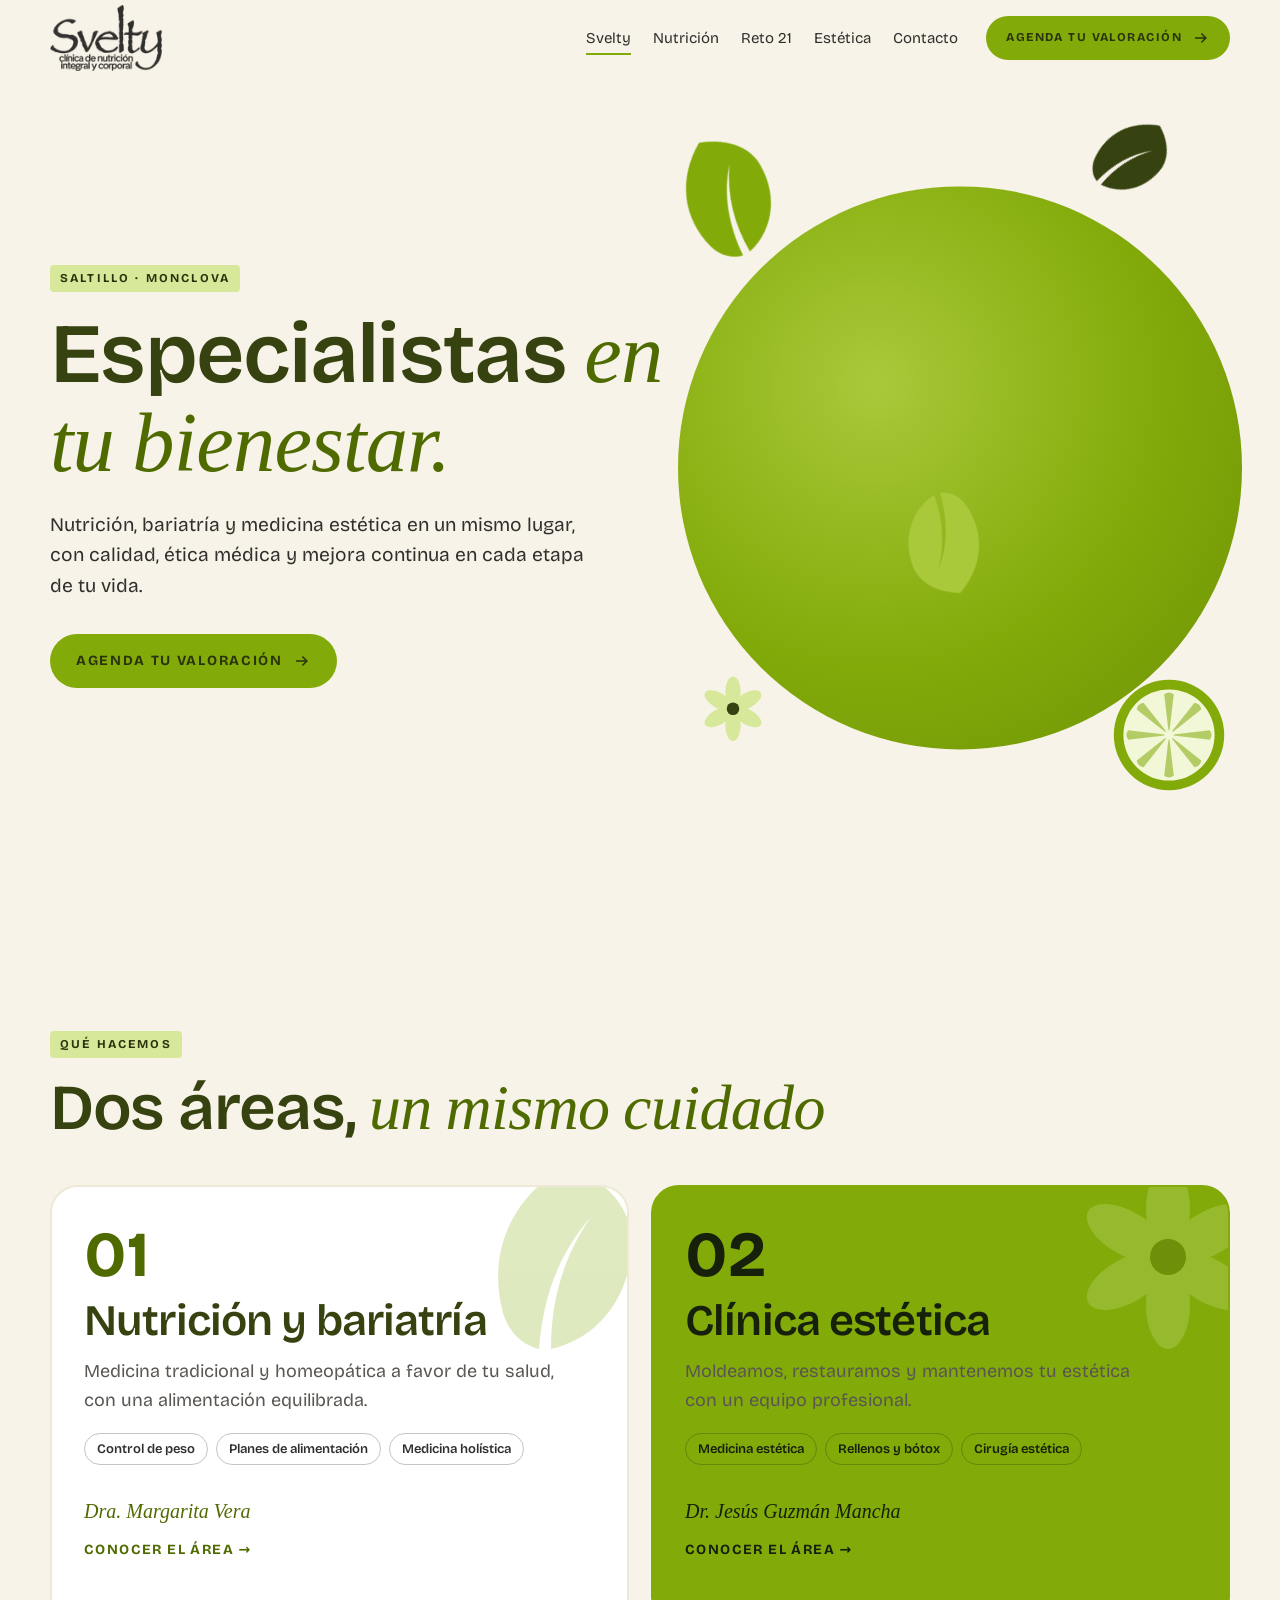
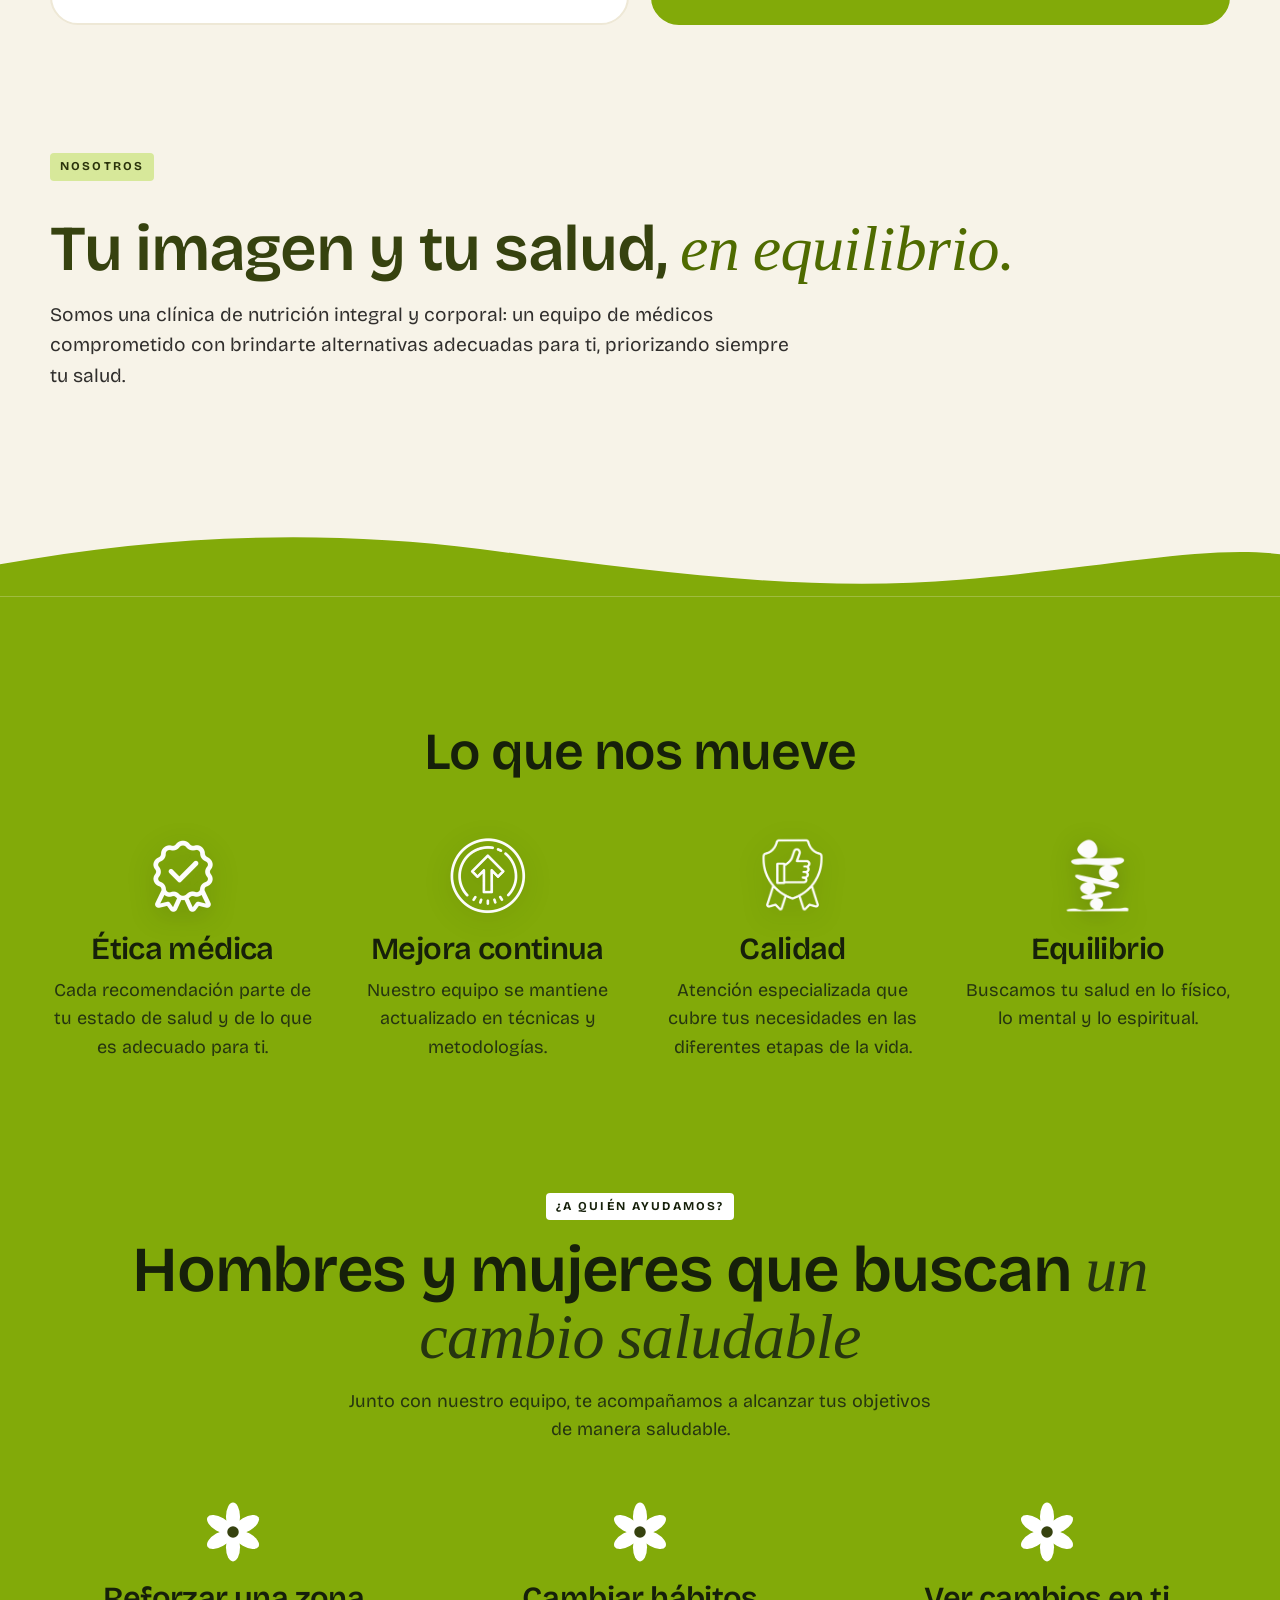
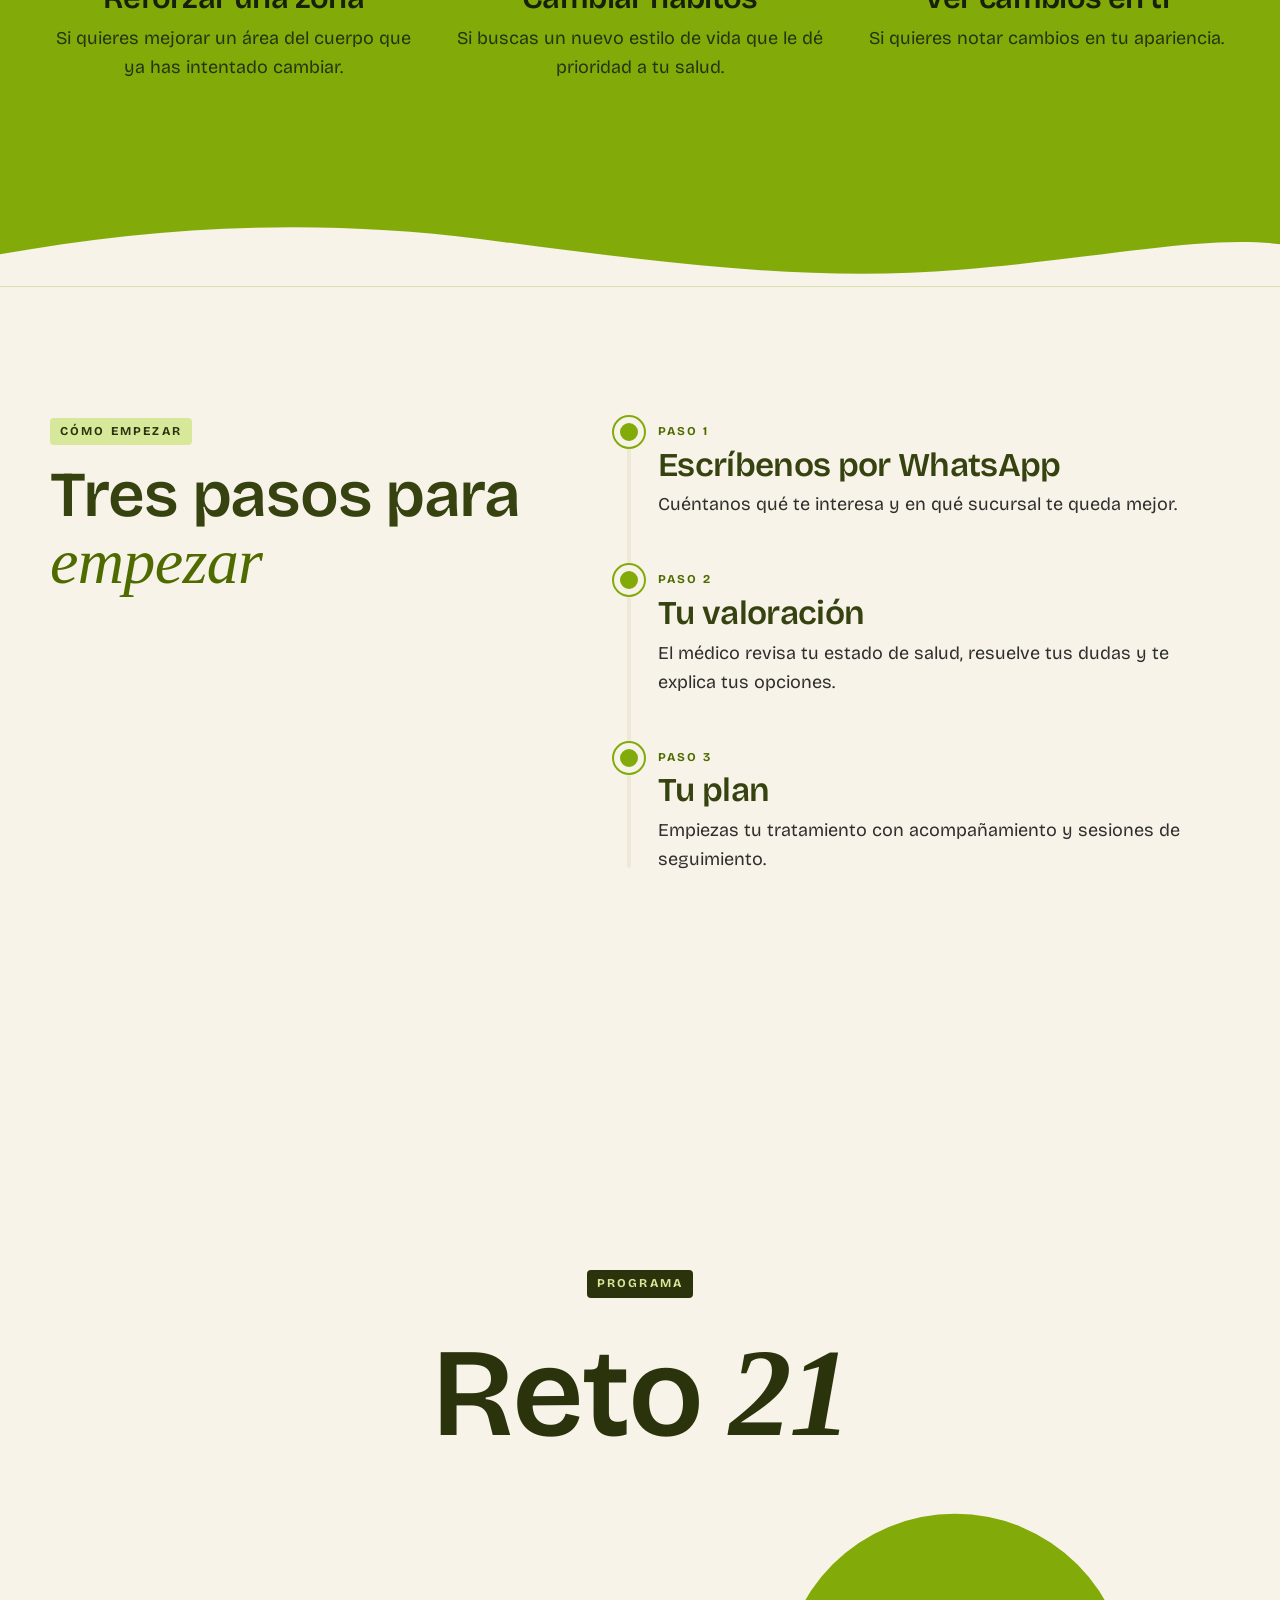
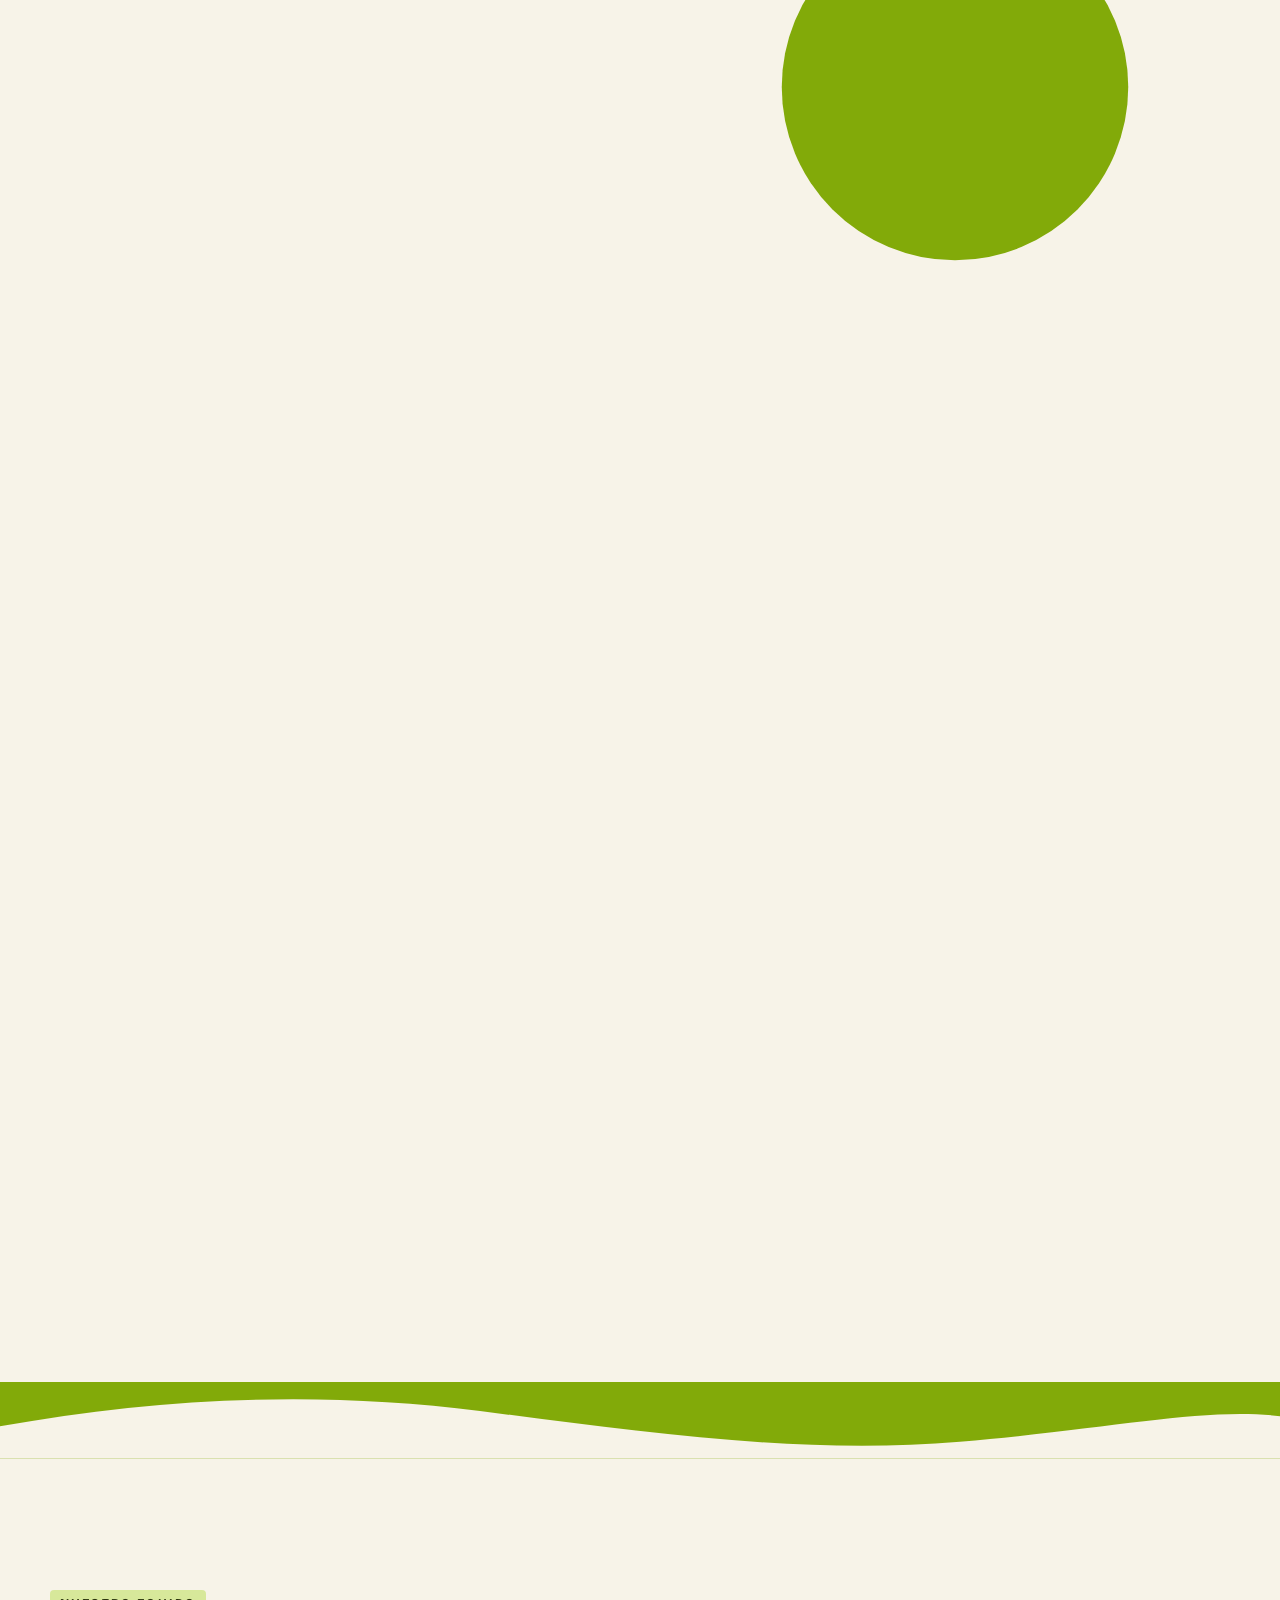
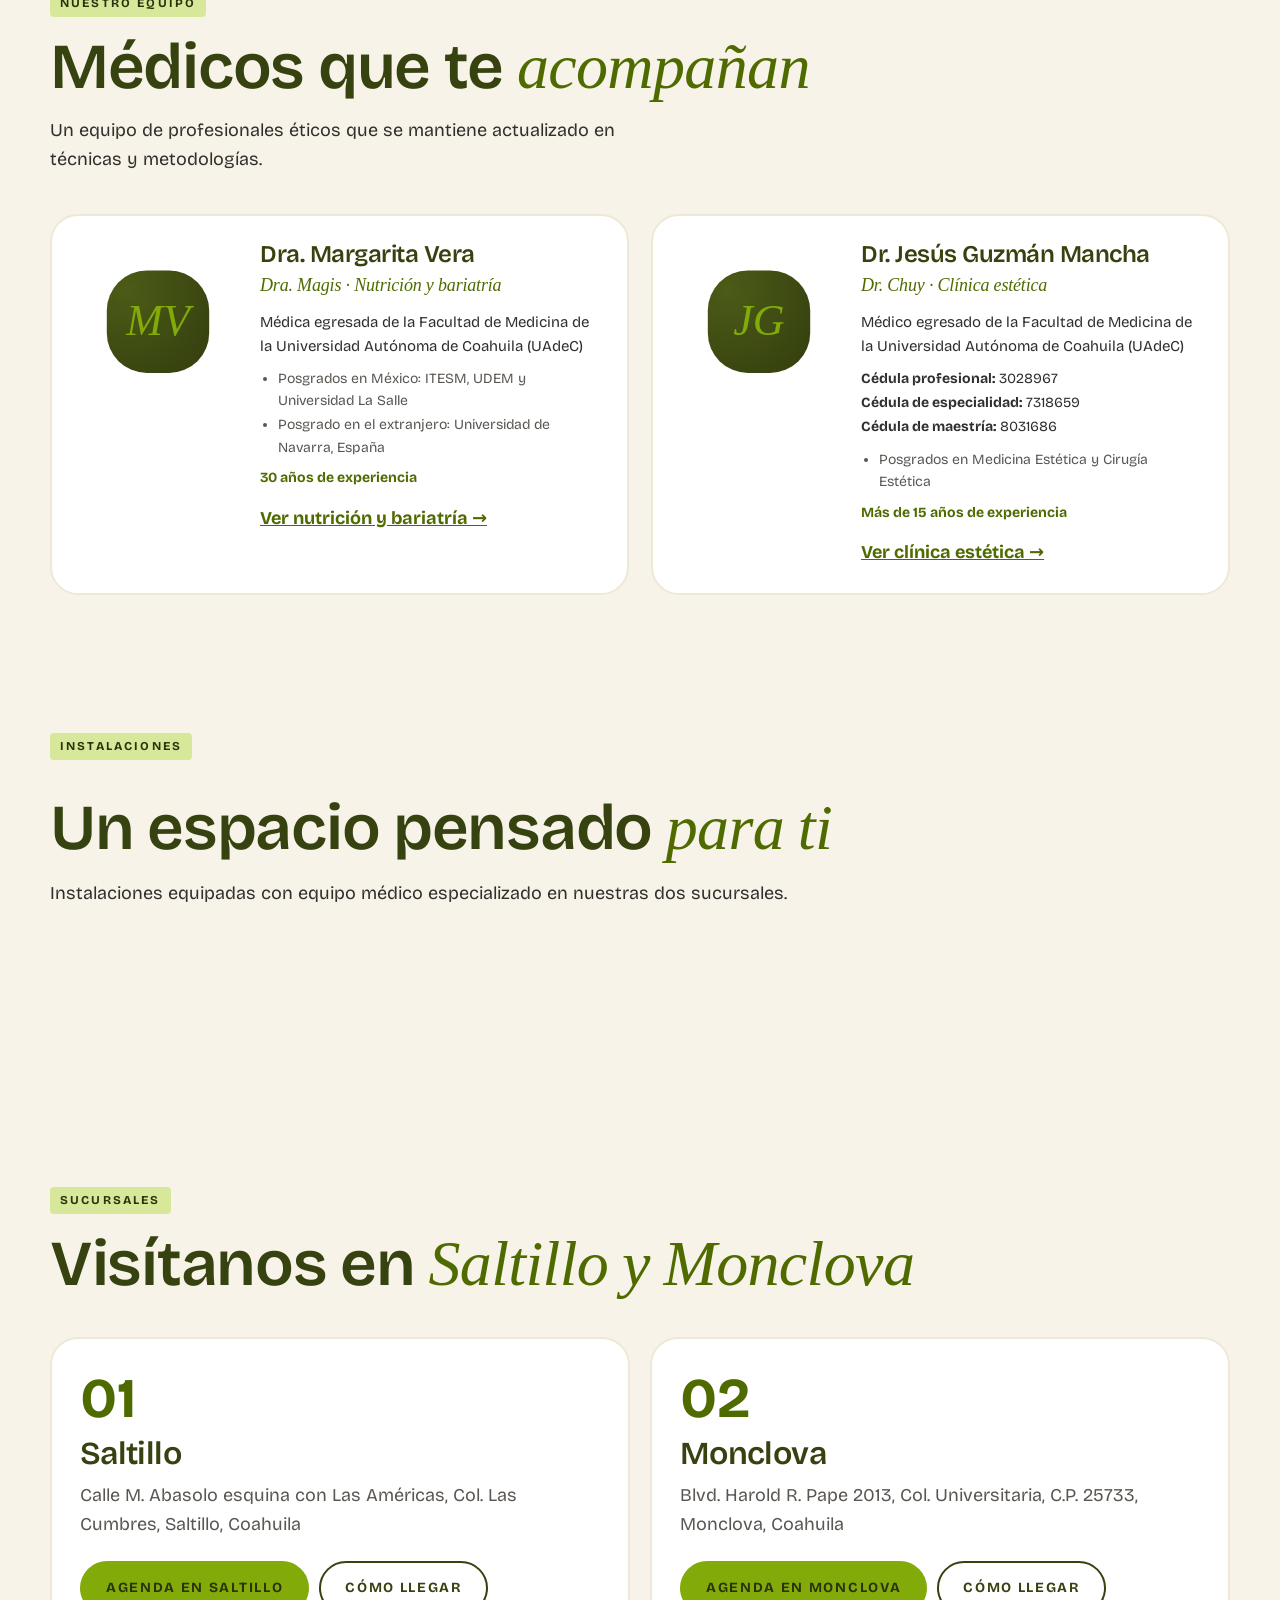
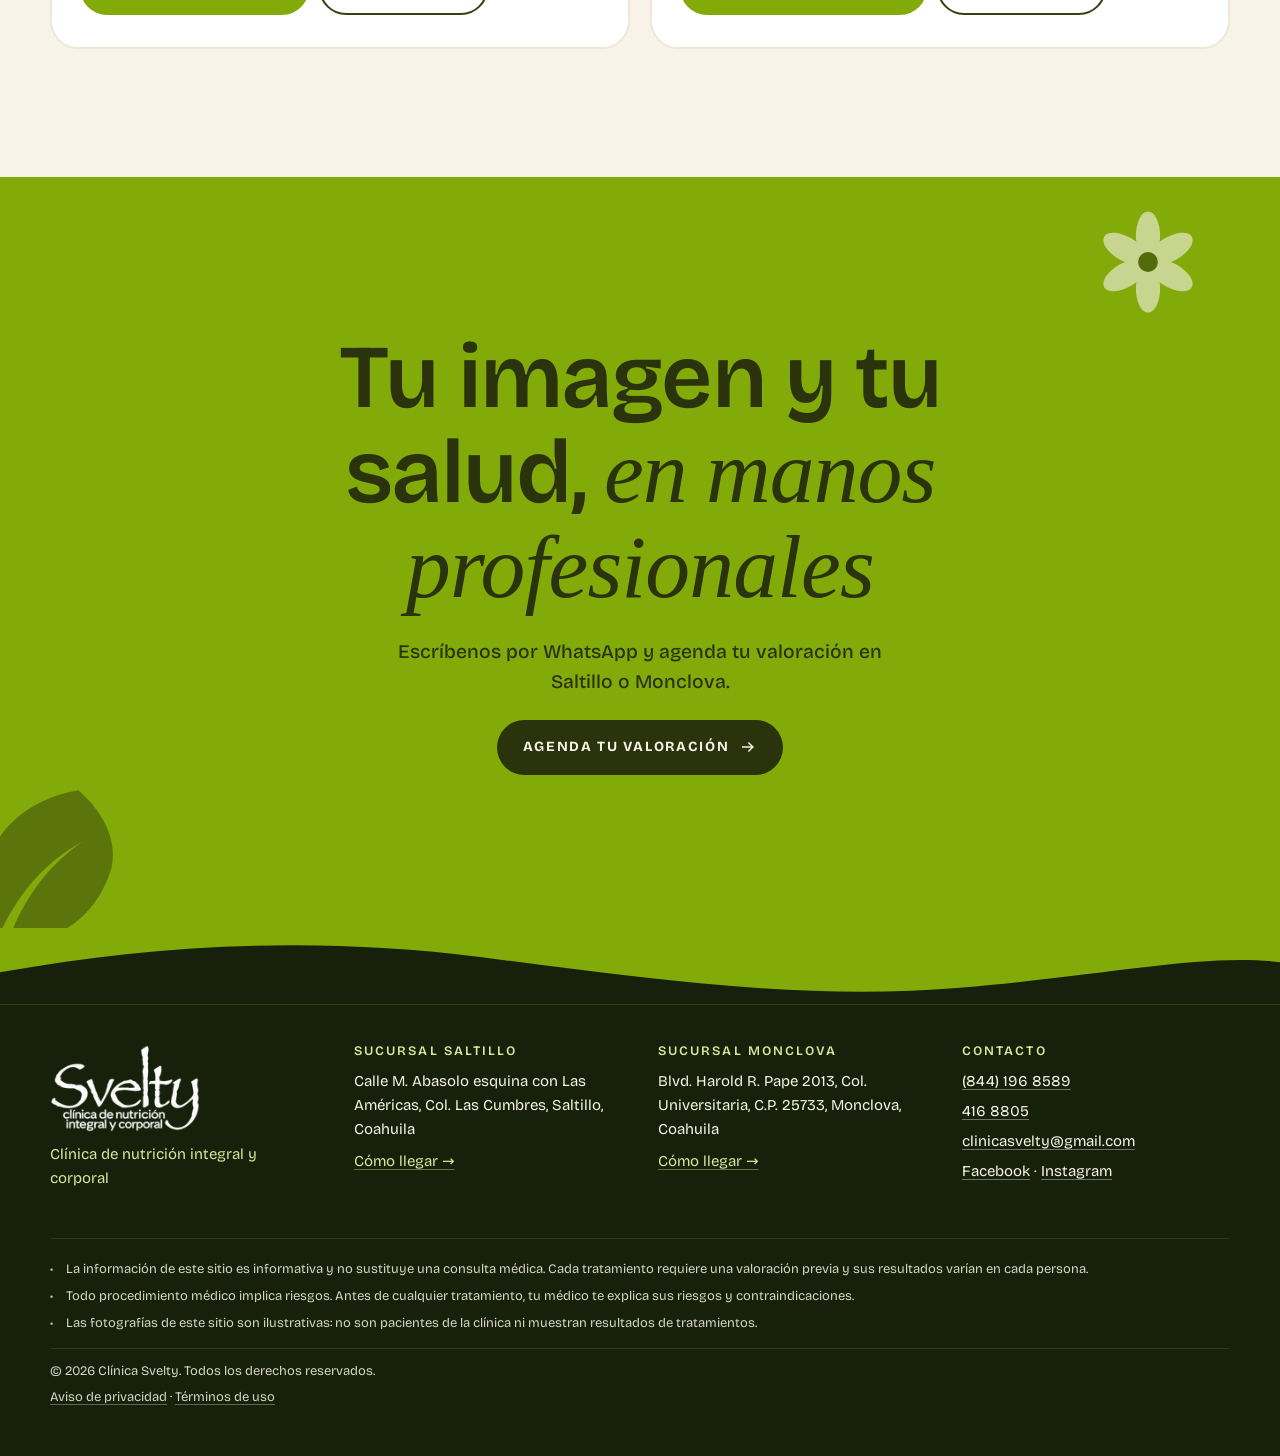
==== index.html @ 69765392 "Correcciones de Jany: portada de Nutrición con platillos, íconos, Reto 21, Estética e Inicio con Nos" ====
<!DOCTYPE html><html lang="es-MX" data-astro-cid-hkbrpulz><head><meta charset="utf-8"><meta name="viewport" content="width=device-width, initial-scale=1, viewport-fit=cover"><title>Clínica Svelty | Nutrición, bariatría y medicina estética en Saltillo y Monclova</title><meta name="description" content="Clínica de nutrición integral y corporal en Saltillo y Monclova: nutrición y bariatría con la Dra. Margarita Vera, medicina y cirugía estética con el Dr. Jesús Guzmán, Reto 21 y nuestro equipo médico."><link rel="canonical" href="https://clinicasvelty.com/"><meta name="theme-color" content="#F7F3E8"><link rel="icon" href="/favicon.png" type="image/png"><meta property="og:type" content="website"><meta property="og:locale" content="es_MX"><meta property="og:site_name" content="Clínica Svelty"><meta property="og:title" content="Clínica Svelty | Nutrición, bariatría y medicina estética en Saltillo y Monclova"><meta property="og:description" content="Clínica de nutrición integral y corporal en Saltillo y Monclova: nutrición y bariatría con la Dra. Margarita Vera, medicina y cirugía estética con el Dr. Jesús Guzmán, Reto 21 y nuestro equipo médico."><meta property="og:url" content="https://clinicasvelty.com/"><script type="application/ld+json">[{"@context":"https://schema.org","@type":"MedicalClinic","name":"Clínica Svelty","url":"https://clinicasvelty.com/","telephone":"+528441968589","email":"clinicasvelty@gmail.com","sameAs":["https://www.facebook.com/Svelty-350867764945192","https://www.instagram.com/clinicasvelty/"],"department":[{"@type":"MedicalClinic","name":"Clínica Svelty Saltillo","address":{"@type":"PostalAddress","streetAddress":"Calle M. Abasolo esquina con Las Américas, Col. Las Cumbres, Saltillo, Coahuila","addressLocality":"Saltillo","addressRegion":"Coahuila","addressCountry":"MX"}},{"@type":"MedicalClinic","name":"Clínica Svelty Monclova","address":{"@type":"PostalAddress","streetAddress":"Blvd. Harold R. Pape 2013, Col. Universitaria, C.P. 25733, Monclova, Coahuila","addressLocality":"Monclova","addressRegion":"Coahuila","addressCountry":"MX"}}]},{"@context":"https://schema.org","@type":"Physician","name":"Dra. Margarita Vera","description":"Médica egresada de la Facultad de Medicina de la Universidad Autónoma de Coahuila (UAdeC). Nutrición y bariatría.","identifier":[],"worksFor":{"@type":"MedicalClinic","name":"Clínica Svelty"},"areaServed":["Saltillo","Monclova"]},{"@context":"https://schema.org","@type":"Physician","name":"Dr. Jesús Guzmán Mancha","description":"Médico egresado de la Facultad de Medicina de la Universidad Autónoma de Coahuila (UAdeC). Clínica estética.","identifier":[{"@type":"PropertyValue","name":"Cédula profesional","value":"3028967"},{"@type":"PropertyValue","name":"Cédula de especialidad","value":"7318659"},{"@type":"PropertyValue","name":"Cédula de maestría","value":"8031686"}],"worksFor":{"@type":"MedicalClinic","name":"Clínica Svelty"},"areaServed":["Saltillo","Monclova"]}]</script><link rel="stylesheet" href="/recursos/Base.BHbITuHh.css"><style>.hero[data-astro-cid-vyevxk66]{align-items:center;min-height:100svh;padding:110px 0 60px;display:grid;position:relative;overflow:hidden}.hero-fondo[data-astro-cid-vyevxk66]{pointer-events:none;transform-origin:75% 45%;position:absolute;inset:0}.hero-sol[data-astro-cid-vyevxk66]{aspect-ratio:1;background:radial-gradient(circle at 35% 35%, #a9c93a, var(--verde) 55%, #6e9107);border-radius:50%;width:min(44vw,680px);position:absolute;top:52%;right:3vw;translate:0 -50%}.hero-visual[data-astro-cid-vyevxk66]{position:absolute;inset:0}.con-visual[data-astro-cid-vyevxk66] .hero-sol[data-astro-cid-vyevxk66]{width:min(38vw,600px);right:8vw}.hero[data-astro-cid-vyevxk66] .a{position:absolute}.hero[data-astro-cid-vyevxk66] .a1{width:130px;top:18%;right:38vw;rotate:-30deg}.hero[data-astro-cid-vyevxk66] .a2{width:120px;bottom:10%;right:4vw}.hero[data-astro-cid-vyevxk66] .a3{width:90px;top:16%;right:8vw;rotate:40deg}.hero[data-astro-cid-vyevxk66] .a4{width:70px;bottom:16%;right:40vw}.hero[data-astro-cid-vyevxk66] .a5{width:110px;top:60%;right:22vw;rotate:160deg}.hero-texto[data-astro-cid-vyevxk66]{z-index:2;position:relative}.hero-texto[data-astro-cid-vyevxk66]>[data-astro-cid-vyevxk66]{max-width:min(560px,48vw)}.hero[data-astro-cid-vyevxk66] h1[data-astro-cid-vyevxk66]{color:var(--olivo);max-width:min(640px,50vw);margin-top:18px;font-size:clamp(46px,6.6vw,104px)}.hero[data-astro-cid-vyevxk66] h1[data-astro-cid-vyevxk66] .it{color:var(--verde-texto)}.hero-p[data-astro-cid-vyevxk66]{max-width:34ch;margin-top:22px;font-size:clamp(18px,1.5vw,21px)}.hero-cta[data-astro-cid-vyevxk66]{flex-wrap:wrap;align-items:center;gap:18px 26px;margin-top:32px;display:flex}.hero-dato[data-astro-cid-vyevxk66]{font-size:15px}.hero-dato[data-astro-cid-vyevxk66] b[data-astro-cid-vyevxk66]{color:var(--verde-texto);font-size:22px}@media (width<=760px){.hero[data-astro-cid-vyevxk66]{align-items:start;min-height:0;padding-top:calc(84px + 64vw)}.hero-texto[data-astro-cid-vyevxk66]>[data-astro-cid-vyevxk66],.hero[data-astro-cid-vyevxk66] h1[data-astro-cid-vyevxk66]{max-width:none}.hero[data-astro-cid-vyevxk66] h1[data-astro-cid-vyevxk66]{font-size:clamp(44px,12.5vw,64px)}.hero-sol[data-astro-cid-vyevxk66]{width:72vw;top:76px;right:-16vw;translate:none}.con-visual[data-astro-cid-vyevxk66] .hero-sol[data-astro-cid-vyevxk66]{width:78vw;right:11vw}.con-visual[data-astro-cid-vyevxk66]{padding-top:calc(110px + 78vw)}.hero[data-astro-cid-vyevxk66] .a1{width:70px;top:120px;right:56vw}.hero[data-astro-cid-vyevxk66] .a3,.hero[data-astro-cid-vyevxk66] .a4{display:none}.con-visual[data-astro-cid-vyevxk66] .a1{top:90px;left:4vw;right:auto}.hero[data-astro-cid-vyevxk66] .a2{width:64px;top:calc(40px + 58vw);bottom:auto;right:4vw}.hero[data-astro-cid-vyevxk66] .a5{width:54px;top:calc(30px + 44vw);right:40vw}}.cierre[data-astro-cid-qreezy6w]{background:var(--verde);color:var(--olivo-2);text-align:center;padding:clamp(90px,12vw,160px) 0;position:relative;overflow:hidden}.cierre-in[data-astro-cid-qreezy6w]{justify-items:center;gap:22px;display:grid;position:relative}.cierre[data-astro-cid-qreezy6w] h2[data-astro-cid-qreezy6w]{max-width:14ch;font-size:clamp(42px,7vw,96px)}.cierre[data-astro-cid-qreezy6w] p[data-astro-cid-qreezy6w]{max-width:40ch;font-size:clamp(18px,1.5vw,21px);font-weight:500}.cierre-lema[data-astro-cid-qreezy6w]{margin-top:10px;font-size:clamp(20px,2vw,26px)}.cierre[data-astro-cid-qreezy6w] .btn-oscuro{background:var(--olivo-2);color:var(--crema)}.cierre[data-astro-cid-qreezy6w] .c-a1{opacity:.5;width:180px;position:absolute;bottom:-30px;left:-40px;rotate:20deg}.cierre[data-astro-cid-qreezy6w] .c-a2{opacity:.6;width:110px;position:absolute;top:30px;right:6vw}
.linea[data-astro-cid-ihkqewuk]{gap:44px;margin:48px 0 0;padding:0 0 0 44px;list-style:none;display:grid;position:relative}.linea-riel[data-astro-cid-ihkqewuk]{background:var(--crema-2);border-radius:99px;width:4px;position:absolute;top:6px;bottom:6px;left:13px;overflow:hidden}.linea-riel[data-astro-cid-ihkqewuk] i[data-astro-cid-ihkqewuk]{background:var(--verde);transform-origin:top;width:100%;height:100%;display:block}.paso[data-astro-cid-ihkqewuk]{max-width:60ch;position:relative}.paso-punto[data-astro-cid-ihkqewuk]{background:var(--verde);border:6px solid var(--crema);width:30px;height:30px;box-shadow:0 0 0 2px var(--verde);border-radius:50%;position:absolute;top:2px;left:-44px}.paso-et[data-astro-cid-ihkqewuk]{letter-spacing:.16em;text-transform:uppercase;color:var(--verde-texto);font-size:12px;font-weight:700}.paso[data-astro-cid-ihkqewuk] h3[data-astro-cid-ihkqewuk]{color:var(--olivo);margin-top:4px;font-size:clamp(24px,2.6vw,34px)}.paso[data-astro-cid-ihkqewuk] p[data-astro-cid-ihkqewuk]{margin-top:8px}.oscuro .linea-riel[data-astro-cid-ihkqewuk]{background:#fff6}.oscuro .linea-riel[data-astro-cid-ihkqewuk] i[data-astro-cid-ihkqewuk]{background:var(--sobre-bloque)}.oscuro .paso-punto[data-astro-cid-ihkqewuk]{border-color:var(--bloque);background:var(--sobre-bloque);box-shadow:0 0 0 2px var(--sobre-bloque)}.oscuro .paso-et[data-astro-cid-ihkqewuk]{color:var(--sobre-bloque-suave)}.oscuro .paso[data-astro-cid-ihkqewuk] h3[data-astro-cid-ihkqewuk]{color:var(--sobre-bloque)}
.tarjetas[data-astro-cid-fsshhfpx]{grid-template-columns:repeat(auto-fit,minmax(min(100%,220px),1fr));gap:16px;display:grid}@media (width>=900px){.tarjetas[data-astro-cid-fsshhfpx][style*=--cols]{grid-template-columns:repeat(var(--cols), 1fr)}}.t-oscura[data-astro-cid-fsshhfpx] .tarjeta[data-astro-cid-fsshhfpx]{background:var(--blanco);color:var(--gris);border:2px solid var(--crema-2);border-radius:var(--r-s);flex-direction:column;justify-content:flex-end;gap:8px;min-height:140px;padding:26px 22px;display:flex}.t-oscura[data-astro-cid-fsshhfpx] h3[data-astro-cid-fsshhfpx]{color:var(--verde-texto);font-size:22px}.t-oscura[data-astro-cid-fsshhfpx] p[data-astro-cid-fsshhfpx]{color:var(--tinta-suave);font-size:15px}.t-flor[data-astro-cid-fsshhfpx]{text-align:center;gap:40px}.t-flor[data-astro-cid-fsshhfpx] .t-ico{width:64px;margin:0 auto 18px}.t-flor[data-astro-cid-fsshhfpx] .t-ico-img{object-fit:contain;filter:drop-shadow(0 6px 12px #16200a40);width:80px;height:80px;transition:transform .5s}.t-flor[data-astro-cid-fsshhfpx] .tarjeta[data-astro-cid-fsshhfpx]:hover .t-ico-img{transform:rotate(-8deg)scale(1.08)}.t-flor[data-astro-cid-fsshhfpx] h3[data-astro-cid-fsshhfpx]{color:var(--sobre-bloque);font-size:clamp(24px,2.4vw,32px)}.t-flor[data-astro-cid-fsshhfpx] p[data-astro-cid-fsshhfpx]{color:var(--sobre-bloque-suave);max-width:32ch;margin:10px auto 0}.t-enlace[data-astro-cid-fsshhfpx]{color:var(--verde-texto);margin-top:8px;font-weight:600}
.reto[data-astro-cid-h2qeshhx]{background:var(--crema);place-items:center;min-height:100svh;display:grid;position:relative;overflow:hidden}.reto-in[data-astro-cid-h2qeshhx]{text-align:center;color:var(--olivo-2);justify-items:center;gap:26px;display:grid;position:relative}.reto-nucleo[data-astro-cid-h2qeshhx]{justify-items:center;gap:14px;display:grid;position:relative}.reto-nucleo[data-astro-cid-h2qeshhx]>[data-astro-cid-h2qeshhx]:not(.reto-circulo){position:relative}.reto-circulo[data-astro-cid-h2qeshhx]{aspect-ratio:1;background:var(--verde);border-radius:50%;width:70vmin;position:absolute;top:50%;left:50%;transform:scale(4)}.reto[data-astro-cid-h2qeshhx] .etiqueta[data-astro-cid-h2qeshhx]{background:var(--olivo-2);color:var(--verde-claro)}.reto-t[data-astro-cid-h2qeshhx]{color:var(--olivo-2);font-size:clamp(64px,14vw,200px);line-height:.9}.reto-t[data-astro-cid-h2qeshhx] span[data-astro-cid-h2qeshhx]{font-family:var(--f-italica);font-style:italic}.reto-texto[data-astro-cid-h2qeshhx]{justify-items:center;gap:22px;max-width:52ch;font-size:clamp(17px,1.4vw,20px);font-weight:500;display:grid;position:relative}.reto-btns[data-astro-cid-h2qeshhx]{flex-wrap:wrap;justify-content:center;gap:12px;display:flex}.reto-btns[data-astro-cid-h2qeshhx] .btn-secundario[data-astro-cid-h2qeshhx],.reto-btns[data-astro-cid-h2qeshhx] .btn-secundario{color:var(--olivo-2)}.reto-btns[data-astro-cid-h2qeshhx] .btn-principal.reto-cta{background:var(--olivo-2);color:var(--crema)}
.suc-p[data-astro-cid-myrnl77p]{max-width:52ch;margin-top:16px}.suc-g[data-astro-cid-myrnl77p]{grid-template-columns:repeat(auto-fit,minmax(min(100%,340px),1fr));gap:20px;margin-top:40px;display:grid}.suc[data-astro-cid-myrnl77p]{background:var(--blanco);color:var(--gris);border:2px solid var(--crema-2);border-radius:var(--r);align-content:start;gap:10px;padding:32px 28px;display:grid}.suc-num[data-astro-cid-myrnl77p]{color:var(--verde-texto);font-size:56px;font-weight:700;line-height:1}.suc[data-astro-cid-myrnl77p] h3[data-astro-cid-myrnl77p]{color:var(--olivo);font-size:32px}.suc-dir[data-astro-cid-myrnl77p]{color:var(--tinta-suave)}.suc-btns[data-astro-cid-myrnl77p]{flex-wrap:wrap;gap:10px;margin-top:12px;display:flex}.suc[data-astro-cid-myrnl77p] .btn-secundario[data-astro-cid-myrnl77p]{color:var(--olivo)}
</style><link rel="stylesheet" href="/recursos/index.C6PuGcBu.css"></head><body data-astro-cid-hkbrpulz><a class="saltar" href="#contenido" data-astro-cid-hkbrpulz>Saltar al contenido</a><header class="enc" data-encabezado data-astro-cid-ocp5e6q2><div class="enc-in contenedor" data-astro-cid-ocp5e6q2><a class="enc-logo" href="/" aria-label="Clínica Svelty, inicio" data-astro-cid-ocp5e6q2><img src="/recursos/logo-svelty-gris.DCzFsO-l_2iI584.webp" alt="Svelty, clínica de nutrición integral y corporal" loading="eager" data-astro-cid-ocp5e6q2="true" decoding="async" width="132" height="77"></a><nav class="enc-nav" aria-label="Principal" id="menu" data-astro-cid-ocp5e6q2><ul data-astro-cid-ocp5e6q2><li data-astro-cid-ocp5e6q2><a href="/" aria-current="page" data-astro-cid-ocp5e6q2>Svelty</a></li><li data-astro-cid-ocp5e6q2><a href="/nutricion/" data-astro-cid-ocp5e6q2>Nutrición</a></li><li data-astro-cid-ocp5e6q2><a href="/reto-21/" data-astro-cid-ocp5e6q2>Reto 21</a></li><li data-astro-cid-ocp5e6q2><a href="/estetica/" data-astro-cid-ocp5e6q2>Estética</a></li><li data-astro-cid-ocp5e6q2><a href="/contacto/" data-astro-cid-ocp5e6q2>Contacto</a></li></ul><a class="btn btn-principal enc-cta" href="https://wa.me/528441968589?text=Hola%2C%20vengo%20del%20sitio%20web%20y%20me%20interesa%20*una%20valoraci%C3%B3n*." data-agenda="una valoración" target="_blank" rel="noopener">Agenda tu valoración<svg width="18" height="18" viewBox="0 0 24 24" aria-hidden="true"><path fill="currentColor" d="M13.2 5.3 19.9 12l-6.7 6.7-1.4-1.4 4.3-4.3H4v-2h12.1l-4.3-4.3z"></path></svg></a></nav><button class="enc-menu" aria-expanded="false" aria-controls="menu" data-menu data-astro-cid-ocp5e6q2><span class="sr-only" data-astro-cid-ocp5e6q2>Abrir menú</span><span data-astro-cid-ocp5e6q2></span><span data-astro-cid-ocp5e6q2></span></button></div></header><main id="contenido" data-astro-cid-hkbrpulz><section class="hero" data-hero data-astro-cid-vyevxk66><div class="hero-fondo" data-hero-fondo aria-hidden="true" data-astro-cid-vyevxk66><div class="hero-sol" data-astro-cid-vyevxk66></div><svg class="adorno a a1" viewBox="0 0 100 100" aria-hidden="true" data-parallax="0.5" style><g fill="var(--verde)"><path d="M50 4C22 20 10 48 18 78c3 10 10 16 18 18 2-26 10-48 26-66-14 20-20 42-20 66 26-6 42-30 40-58C80 22 66 10 50 4Z"></path></g></svg><svg class="adorno a a2" viewBox="0 0 100 100" aria-hidden="true" data-parallax="0.25" style><g><circle cx="50" cy="50" r="46" fill="var(--verde)"></circle><circle cx="50" cy="50" r="38" fill="#F2F7D8"></circle><path fill="var(--verde)" opacity=".55" transform="rotate(0 50 50)" d="M50 50 L46 16 Q50 13 54 16 Z"></path><path fill="var(--verde)" opacity=".55" transform="rotate(45 50 50)" d="M50 50 L46 16 Q50 13 54 16 Z"></path><path fill="var(--verde)" opacity=".55" transform="rotate(90 50 50)" d="M50 50 L46 16 Q50 13 54 16 Z"></path><path fill="var(--verde)" opacity=".55" transform="rotate(135 50 50)" d="M50 50 L46 16 Q50 13 54 16 Z"></path><path fill="var(--verde)" opacity=".55" transform="rotate(180 50 50)" d="M50 50 L46 16 Q50 13 54 16 Z"></path><path fill="var(--verde)" opacity=".55" transform="rotate(225 50 50)" d="M50 50 L46 16 Q50 13 54 16 Z"></path><path fill="var(--verde)" opacity=".55" transform="rotate(270 50 50)" d="M50 50 L46 16 Q50 13 54 16 Z"></path><path fill="var(--verde)" opacity=".55" transform="rotate(315 50 50)" d="M50 50 L46 16 Q50 13 54 16 Z"></path><circle cx="50" cy="50" r="4" fill="#F2F7D8"></circle></g></svg><svg class="adorno a a3" viewBox="0 0 100 100" aria-hidden="true" data-parallax="0.7" style><g fill="var(--olivo)"><path d="M50 4C22 20 10 48 18 78c3 10 10 16 18 18 2-26 10-48 26-66-14 20-20 42-20 66 26-6 42-30 40-58C80 22 66 10 50 4Z"></path></g></svg><svg class="adorno a a4" viewBox="0 0 100 100" aria-hidden="true" data-parallax="0.35" style><g fill="var(--verde-claro)"><ellipse cx="50" cy="26" rx="11" ry="22" transform="rotate(0 50 50)"></ellipse><ellipse cx="50" cy="26" rx="11" ry="22" transform="rotate(60 50 50)"></ellipse><ellipse cx="50" cy="26" rx="11" ry="22" transform="rotate(120 50 50)"></ellipse><ellipse cx="50" cy="26" rx="11" ry="22" transform="rotate(180 50 50)"></ellipse><ellipse cx="50" cy="26" rx="11" ry="22" transform="rotate(240 50 50)"></ellipse><ellipse cx="50" cy="26" rx="11" ry="22" transform="rotate(300 50 50)"></ellipse><circle cx="50" cy="50" r="9" fill="var(--olivo)"></circle></g></svg><svg class="adorno a a5" viewBox="0 0 100 100" aria-hidden="true" data-parallax="0.9" style><g fill="#A9C93A"><path d="M50 4C22 20 10 48 18 78c3 10 10 16 18 18 2-26 10-48 26-66-14 20-20 42-20 66 26-6 42-30 40-58C80 22 66 10 50 4Z"></path></g></svg></div><div class="contenedor hero-texto" data-hero-texto data-astro-cid-vyevxk66><p class="etiqueta" data-astro-cid-vyevxk66>Saltillo · Monclova</p><h1 data-palabras="ya" data-astro-cid-vyevxk66>Especialistas <span class="it" data-astro-cid-vyevxk66>en tu bienestar.</span></h1><p class="hero-p" data-aparece="ya" data-astro-cid-vyevxk66>Nutrición, bariatría y medicina estética en un mismo lugar, con calidad, ética médica y mejora continua en cada etapa de tu vida.</p><div class="hero-cta" data-aparece="ya" data-astro-cid-vyevxk66><a class="btn btn-principal " href="https://wa.me/528441968589?text=Hola%2C%20vengo%20del%20sitio%20web%20y%20me%20interesa%20*una%20valoraci%C3%B3n*." data-agenda="una valoración" target="_blank" rel="noopener">Agenda tu valoración<svg width="18" height="18" viewBox="0 0 24 24" aria-hidden="true"><path fill="currentColor" d="M13.2 5.3 19.9 12l-6.7 6.7-1.4-1.4 4.3-4.3H4v-2h12.1l-4.3-4.3z"></path></svg></a></div></div></section><section class="contenedor seccion areas" data-astro-cid-lcdefpme><p class="etiqueta">Qué hacemos</p><h2 class="titulo-seccion " data-palabras>Dos áreas, <span class="it">un mismo cuidado</span></h2><div class="areas-g" data-astro-cid-lcdefpme><a class="area area-0" href="/nutricion/" data-aparece data-astro-cid-lcdefpme><svg class="adorno area-ico" viewBox="0 0 100 100" aria-hidden="true" style><g fill="var(--verde)"><path d="M50 4C22 20 10 48 18 78c3 10 10 16 18 18 2-26 10-48 26-66-14 20-20 42-20 66 26-6 42-30 40-58C80 22 66 10 50 4Z"></path></g></svg><span class="area-num" data-astro-cid-lcdefpme>01</span><h3 data-astro-cid-lcdefpme>Nutrición y bariatría</h3><p data-astro-cid-lcdefpme>Medicina tradicional y homeopática a favor de tu salud, con una alimentación equilibrada.</p><ul data-astro-cid-lcdefpme><li data-astro-cid-lcdefpme>Control de peso</li><li data-astro-cid-lcdefpme>Planes de alimentación</li><li data-astro-cid-lcdefpme>Medicina holística</li></ul><span class="area-doc" data-astro-cid-lcdefpme>Dra. Margarita Vera</span><span class="area-ir" data-astro-cid-lcdefpme>Conocer el área →</span></a><a class="area area-1" href="/estetica/" data-aparece data-astro-cid-lcdefpme><svg class="adorno area-ico" viewBox="0 0 100 100" aria-hidden="true" style><g fill="var(--verde-claro)"><ellipse cx="50" cy="26" rx="11" ry="22" transform="rotate(0 50 50)"></ellipse><ellipse cx="50" cy="26" rx="11" ry="22" transform="rotate(60 50 50)"></ellipse><ellipse cx="50" cy="26" rx="11" ry="22" transform="rotate(120 50 50)"></ellipse><ellipse cx="50" cy="26" rx="11" ry="22" transform="rotate(180 50 50)"></ellipse><ellipse cx="50" cy="26" rx="11" ry="22" transform="rotate(240 50 50)"></ellipse><ellipse cx="50" cy="26" rx="11" ry="22" transform="rotate(300 50 50)"></ellipse><circle cx="50" cy="50" r="9" fill="var(--olivo)"></circle></g></svg><span class="area-num" data-astro-cid-lcdefpme>02</span><h3 data-astro-cid-lcdefpme>Clínica estética</h3><p data-astro-cid-lcdefpme>Moldeamos, restauramos y mantenemos tu estética con un equipo profesional.</p><ul data-astro-cid-lcdefpme><li data-astro-cid-lcdefpme>Medicina estética</li><li data-astro-cid-lcdefpme>Rellenos y bótox</li><li data-astro-cid-lcdefpme>Cirugía estética</li></ul><span class="area-doc" data-astro-cid-lcdefpme>Dr. Jesús Guzmán Mancha</span><span class="area-ir" data-astro-cid-lcdefpme>Conocer el área →</span></a></div></section><section class="contenedor seccion somos" id="nosotros" data-astro-cid-lcdefpme><p class="etiqueta">Nosotros</p><h2 class="titulo-seccion " data-palabras>Tu imagen y tu salud, <span class="it">en equilibrio.</span></h2><p class="somos-p" data-aparece data-astro-cid-lcdefpme>Somos una clínica de nutrición integral y corporal: un equipo de médicos comprometido con brindarte alternativas adecuadas para ti, priorizando siempre tu salud.</p></section><svg class="onda" viewBox="0 0 1440 90" preserveAspectRatio="none" aria-hidden="true" style="background:transparent;"><path data-onda fill="var(--bloque)" d="M0,52 C180,18 360,10 540,34 C720,58 900,86 1080,70 C1260,54 1350,30 1440,40 L1440,90 L0,90 Z"></path></svg><section class="oscuro" data-astro-cid-lcdefpme><div class="contenedor seccion valores" data-astro-cid-lcdefpme><h2 class="valores-t" data-astro-cid-lcdefpme>Lo que nos mueve</h2><div class="tarjetas t-flor" style="--cols:4" data-astro-cid-fsshhfpx><article class="tarjeta" data-aparece data-astro-cid-fsshhfpx><img src="/recursos/etica.B00emk3M_ZMfMw4.webp" alt data-astro-cid-fsshhfpx="true" loading="lazy" decoding="async" width="160" height="146" class="t-ico t-ico-img"><h3 data-astro-cid-fsshhfpx>Ética médica</h3><p data-astro-cid-fsshhfpx>Cada recomendación parte de tu estado de salud y de lo que es adecuado para ti.</p></article><article class="tarjeta" data-aparece data-astro-cid-fsshhfpx><img src="/recursos/mejora.B6mkV-2l_Z2gp2Gn.webp" alt data-astro-cid-fsshhfpx="true" loading="lazy" decoding="async" width="160" height="157" class="t-ico t-ico-img"><h3 data-astro-cid-fsshhfpx>Mejora continua</h3><p data-astro-cid-fsshhfpx>Nuestro equipo se mantiene actualizado en técnicas y metodologías.</p></article><article class="tarjeta" data-aparece data-astro-cid-fsshhfpx><img src="/recursos/calidad.CsztrwF3_ZnK1nL.webp" alt data-astro-cid-fsshhfpx="true" loading="lazy" decoding="async" width="160" height="177" class="t-ico t-ico-img"><h3 data-astro-cid-fsshhfpx>Calidad</h3><p data-astro-cid-fsshhfpx>Atención especializada que cubre tus necesidades en las diferentes etapas de la vida.</p></article><article class="tarjeta" data-aparece data-astro-cid-fsshhfpx><img src="/recursos/equilibrio.DVFnLUwO_1mVK1t.webp" alt data-astro-cid-fsshhfpx="true" loading="lazy" decoding="async" width="160" height="178" class="t-ico t-ico-img"><h3 data-astro-cid-fsshhfpx>Equilibrio</h3><p data-astro-cid-fsshhfpx>Buscamos tu salud en lo físico, lo mental y lo espiritual.</p></article></div></div><!-- ¿A quién ayudamos? --><div class="contenedor seccion ayudamos" data-astro-cid-lcdefpme><p class="etiqueta">¿A quién ayudamos?</p><h2 class="titulo-seccion " data-palabras>Hombres y mujeres que buscan <span class="it">un cambio saludable</span></h2><p class="ay-p" data-aparece data-astro-cid-lcdefpme>Junto con nuestro equipo, te acompañamos a alcanzar tus objetivos de manera saludable.</p><div class="ay-g" data-astro-cid-lcdefpme><div class="tarjetas t-flor" style="--cols:3" data-astro-cid-fsshhfpx><article class="tarjeta" data-aparece data-astro-cid-fsshhfpx><svg class="adorno t-ico" viewBox="0 0 100 100" aria-hidden="true" style><g fill="var(--blanco)"><ellipse cx="50" cy="26" rx="11" ry="22" transform="rotate(0 50 50)"></ellipse><ellipse cx="50" cy="26" rx="11" ry="22" transform="rotate(60 50 50)"></ellipse><ellipse cx="50" cy="26" rx="11" ry="22" transform="rotate(120 50 50)"></ellipse><ellipse cx="50" cy="26" rx="11" ry="22" transform="rotate(180 50 50)"></ellipse><ellipse cx="50" cy="26" rx="11" ry="22" transform="rotate(240 50 50)"></ellipse><ellipse cx="50" cy="26" rx="11" ry="22" transform="rotate(300 50 50)"></ellipse><circle cx="50" cy="50" r="9" fill="var(--olivo)"></circle></g></svg><h3 data-astro-cid-fsshhfpx>Reforzar una zona</h3><p data-astro-cid-fsshhfpx>Si quieres mejorar un área del cuerpo que ya has intentado cambiar.</p></article><article class="tarjeta" data-aparece data-astro-cid-fsshhfpx><svg class="adorno t-ico" viewBox="0 0 100 100" aria-hidden="true" style><g fill="var(--blanco)"><ellipse cx="50" cy="26" rx="11" ry="22" transform="rotate(0 50 50)"></ellipse><ellipse cx="50" cy="26" rx="11" ry="22" transform="rotate(60 50 50)"></ellipse><ellipse cx="50" cy="26" rx="11" ry="22" transform="rotate(120 50 50)"></ellipse><ellipse cx="50" cy="26" rx="11" ry="22" transform="rotate(180 50 50)"></ellipse><ellipse cx="50" cy="26" rx="11" ry="22" transform="rotate(240 50 50)"></ellipse><ellipse cx="50" cy="26" rx="11" ry="22" transform="rotate(300 50 50)"></ellipse><circle cx="50" cy="50" r="9" fill="var(--olivo)"></circle></g></svg><h3 data-astro-cid-fsshhfpx>Cambiar hábitos</h3><p data-astro-cid-fsshhfpx>Si buscas un nuevo estilo de vida que le dé prioridad a tu salud.</p></article><article class="tarjeta" data-aparece data-astro-cid-fsshhfpx><svg class="adorno t-ico" viewBox="0 0 100 100" aria-hidden="true" style><g fill="var(--blanco)"><ellipse cx="50" cy="26" rx="11" ry="22" transform="rotate(0 50 50)"></ellipse><ellipse cx="50" cy="26" rx="11" ry="22" transform="rotate(60 50 50)"></ellipse><ellipse cx="50" cy="26" rx="11" ry="22" transform="rotate(120 50 50)"></ellipse><ellipse cx="50" cy="26" rx="11" ry="22" transform="rotate(180 50 50)"></ellipse><ellipse cx="50" cy="26" rx="11" ry="22" transform="rotate(240 50 50)"></ellipse><ellipse cx="50" cy="26" rx="11" ry="22" transform="rotate(300 50 50)"></ellipse><circle cx="50" cy="50" r="9" fill="var(--olivo)"></circle></g></svg><h3 data-astro-cid-fsshhfpx>Ver cambios en ti</h3><p data-astro-cid-fsshhfpx>Si quieres notar cambios en tu apariencia.</p></article></div></div></div></section><svg class="onda" viewBox="0 0 1440 90" preserveAspectRatio="none" aria-hidden="true" style="background:var(--bloque);"><path data-onda fill="var(--crema)" d="M0,52 C180,18 360,10 540,34 C720,58 900,86 1080,70 C1260,54 1350,30 1440,40 L1440,90 L0,90 Z"></path></svg><section class="contenedor seccion proceso" data-astro-cid-lcdefpme><div class="pr-cab" data-astro-cid-lcdefpme><p class="etiqueta">Cómo empezar</p><h2 class="titulo-seccion " data-palabras>Tres pasos para <span class="it">empezar</span></h2></div><ol class="linea" data-linea data-astro-cid-ihkqewuk><span class="linea-riel" aria-hidden="true" data-astro-cid-ihkqewuk><i data-linea-avance data-astro-cid-ihkqewuk></i></span><li class="paso" data-aparece data-astro-cid-ihkqewuk><span class="paso-punto" aria-hidden="true" data-astro-cid-ihkqewuk></span><span class="paso-et" data-astro-cid-ihkqewuk>Paso 1</span><h3 data-astro-cid-ihkqewuk>Escríbenos por WhatsApp</h3><p data-astro-cid-ihkqewuk>Cuéntanos qué te interesa y en qué sucursal te queda mejor.</p></li><li class="paso" data-aparece data-astro-cid-ihkqewuk><span class="paso-punto" aria-hidden="true" data-astro-cid-ihkqewuk></span><span class="paso-et" data-astro-cid-ihkqewuk>Paso 2</span><h3 data-astro-cid-ihkqewuk>Tu valoración</h3><p data-astro-cid-ihkqewuk>El médico revisa tu estado de salud, resuelve tus dudas y te explica tus opciones.</p></li><li class="paso" data-aparece data-astro-cid-ihkqewuk><span class="paso-punto" aria-hidden="true" data-astro-cid-ihkqewuk></span><span class="paso-et" data-astro-cid-ihkqewuk>Paso 3</span><h3 data-astro-cid-ihkqewuk>Tu plan</h3><p data-astro-cid-ihkqewuk>Empiezas tu tratamiento con acompañamiento y sesiones de seguimiento.</p></li></ol></section><section class="reto" data-reto aria-labelledby="reto-t" data-astro-cid-h2qeshhx><div class="contenedor reto-in" data-astro-cid-h2qeshhx><div class="reto-nucleo" data-astro-cid-h2qeshhx><div class="reto-circulo" data-reto-circulo aria-hidden="true" data-astro-cid-h2qeshhx></div><p class="etiqueta" data-astro-cid-h2qeshhx>Programa</p><h2 id="reto-t" class="reto-t" data-reto-numero data-astro-cid-h2qeshhx>Reto <span data-astro-cid-h2qeshhx>21</span></h2></div><div class="reto-texto" data-reto-texto data-astro-cid-h2qeshhx><p data-astro-cid-h2qeshhx>21 días para que tus hábitos alimenticios te beneficien en tu día a día, con menús, equivalencias y acompañamiento en línea.</p><div class="reto-btns" data-astro-cid-h2qeshhx><a class="btn btn-secundario" href="/reto-21/" data-astro-cid-h2qeshhx>Conoce el Reto 21</a><a class="btn btn-principal reto-cta" href="https://wa.me/528441968589?text=Hola%2C%20vengo%20del%20sitio%20web%20y%20me%20interesa%20*el%20Reto%2021*." data-agenda="el Reto 21" target="_blank" rel="noopener">Quiero unirme<svg width="18" height="18" viewBox="0 0 24 24" aria-hidden="true"><path fill="currentColor" d="M13.2 5.3 19.9 12l-6.7 6.7-1.4-1.4 4.3-4.3H4v-2h12.1l-4.3-4.3z"></path></svg></a></div></div></div></section><svg class="onda" viewBox="0 0 1440 90" preserveAspectRatio="none" aria-hidden="true" style="background:var(--verde);"><path data-onda fill="var(--crema)" d="M0,52 C180,18 360,10 540,34 C720,58 900,86 1080,70 C1260,54 1350,30 1440,40 L1440,90 L0,90 Z"></path></svg><section class="contenedor seccion equipo" data-astro-cid-lcdefpme><p class="etiqueta">Nuestro equipo</p><h2 class="titulo-seccion " data-palabras>Médicos que te <span class="it">acompañan</span></h2><p class="eq-p" data-aparece data-astro-cid-lcdefpme>Un equipo de profesionales éticos que se mantiene actualizado en técnicas y metodologías.</p><div class="eq-g" data-astro-cid-lcdefpme><article class="doc" data-aparece data-astro-cid-lcdefpme><div class="doc-ini" data-descubre data-astro-cid-lcdefpme><span data-astro-cid-lcdefpme>MV</span></div><div data-astro-cid-lcdefpme><h3 data-astro-cid-lcdefpme>Dra. Margarita Vera</h3><p class="doc-area it" data-astro-cid-lcdefpme>Dra. Magis · Nutrición y bariatría</p><p class="doc-tit" data-astro-cid-lcdefpme>Médica egresada de la Facultad de Medicina de la Universidad Autónoma de Coahuila (UAdeC)</p><ul class="doc-form" data-astro-cid-lcdefpme><li data-astro-cid-lcdefpme>Posgrados en México: ITESM, UDEM y Universidad La Salle</li><li data-astro-cid-lcdefpme>Posgrado en el extranjero: Universidad de Navarra, España</li></ul><p class="doc-exp" data-astro-cid-lcdefpme>30 años de experiencia</p><a class="doc-ir" href="/nutricion/" data-astro-cid-lcdefpme>Ver nutrición y bariatría →</a></div></article><article class="doc" data-aparece data-astro-cid-lcdefpme><div class="doc-ini" data-descubre data-astro-cid-lcdefpme><span data-astro-cid-lcdefpme>JG</span></div><div data-astro-cid-lcdefpme><h3 data-astro-cid-lcdefpme>Dr. Jesús Guzmán Mancha</h3><p class="doc-area it" data-astro-cid-lcdefpme>Dr. Chuy · Clínica estética</p><p class="doc-tit" data-astro-cid-lcdefpme>Médico egresado de la Facultad de Medicina de la Universidad Autónoma de Coahuila (UAdeC)</p><ul class="doc-ced" data-astro-cid-lcdefpme><li data-astro-cid-lcdefpme><b data-astro-cid-lcdefpme>Cédula profesional:</b> 3028967</li><li data-astro-cid-lcdefpme><b data-astro-cid-lcdefpme>Cédula de especialidad:</b> 7318659</li><li data-astro-cid-lcdefpme><b data-astro-cid-lcdefpme>Cédula de maestría:</b> 8031686</li></ul><ul class="doc-form" data-astro-cid-lcdefpme><li data-astro-cid-lcdefpme>Posgrados en Medicina Estética y Cirugía Estética</li></ul><p class="doc-exp" data-astro-cid-lcdefpme>Más de 15 años de experiencia</p><a class="doc-ir" href="/estetica/" data-astro-cid-lcdefpme>Ver clínica estética →</a></div></article></div></section><section class="contenedor seccion instalaciones" data-astro-cid-lcdefpme><p class="etiqueta">Instalaciones</p><h2 class="titulo-seccion " data-palabras>Un espacio pensado <span class="it">para ti</span></h2><p data-aparece data-astro-cid-lcdefpme>Instalaciones equipadas con equipo médico especializado en nuestras dos sucursales.</p></section><section class="contenedor testimonios" data-astro-cid-lcdefpme></section><section class="contenedor seccion sucursales" data-astro-cid-myrnl77p><p class="etiqueta">Sucursales</p><h2 class="titulo-seccion " data-palabras>Visítanos en <span class="it">Saltillo y Monclova</span></h2><div class="suc-g" data-astro-cid-myrnl77p><article class="suc" data-aparece data-astro-cid-myrnl77p><span class="suc-num" data-astro-cid-myrnl77p>01</span><h3 data-astro-cid-myrnl77p>Saltillo</h3><p class="suc-dir" data-astro-cid-myrnl77p>Calle M. Abasolo esquina con Las Américas, Col. Las Cumbres, Saltillo, Coahuila</p><div class="suc-btns" data-astro-cid-myrnl77p><a class="btn btn-principal" href="https://wa.me/528441968589?text=Hola%2C%20vengo%20del%20sitio%20web%20y%20me%20interesa%20*una%20valoraci%C3%B3n*%20en%20la%20sucursal%20*Saltillo*." target="_blank" rel="noopener" data-wa-directo="una valoración" data-sucursal="Saltillo" data-astro-cid-myrnl77p>Agenda en Saltillo</a><a class="btn btn-secundario" href="https://maps.app.goo.gl/13cggZ9k2c9Fe6LT8" target="_blank" rel="noopener" data-astro-cid-myrnl77p>Cómo llegar</a></div></article><article class="suc" data-aparece data-astro-cid-myrnl77p><span class="suc-num" data-astro-cid-myrnl77p>02</span><h3 data-astro-cid-myrnl77p>Monclova</h3><p class="suc-dir" data-astro-cid-myrnl77p>Blvd. Harold R. Pape 2013, Col. Universitaria, C.P. 25733, Monclova, Coahuila</p><div class="suc-btns" data-astro-cid-myrnl77p><a class="btn btn-principal" href="https://wa.me/528441968589?text=Hola%2C%20vengo%20del%20sitio%20web%20y%20me%20interesa%20*una%20valoraci%C3%B3n*%20en%20la%20sucursal%20*Monclova*." target="_blank" rel="noopener" data-wa-directo="una valoración" data-sucursal="Monclova" data-astro-cid-myrnl77p>Agenda en Monclova</a><a class="btn btn-secundario" href="https://maps.app.goo.gl/FGy2EjU2qz5gVu4L8" target="_blank" rel="noopener" data-astro-cid-myrnl77p>Cómo llegar</a></div></article></div></section><section class="cierre" data-astro-cid-qreezy6w><svg class="adorno c-a1" viewBox="0 0 100 100" aria-hidden="true" data-parallax="0.4" style><g fill="var(--olivo)"><path d="M50 4C22 20 10 48 18 78c3 10 10 16 18 18 2-26 10-48 26-66-14 20-20 42-20 66 26-6 42-30 40-58C80 22 66 10 50 4Z"></path></g></svg><svg class="adorno c-a2" viewBox="0 0 100 100" aria-hidden="true" data-parallax="0.6" style><g fill="var(--crema)"><ellipse cx="50" cy="26" rx="11" ry="22" transform="rotate(0 50 50)"></ellipse><ellipse cx="50" cy="26" rx="11" ry="22" transform="rotate(60 50 50)"></ellipse><ellipse cx="50" cy="26" rx="11" ry="22" transform="rotate(120 50 50)"></ellipse><ellipse cx="50" cy="26" rx="11" ry="22" transform="rotate(180 50 50)"></ellipse><ellipse cx="50" cy="26" rx="11" ry="22" transform="rotate(240 50 50)"></ellipse><ellipse cx="50" cy="26" rx="11" ry="22" transform="rotate(300 50 50)"></ellipse><circle cx="50" cy="50" r="9" fill="var(--olivo)"></circle></g></svg><div class="contenedor cierre-in" data-astro-cid-qreezy6w><h2 data-palabras data-astro-cid-qreezy6w>Tu imagen y tu salud, <span class="it" data-astro-cid-qreezy6w>en manos profesionales</span></h2><p data-aparece data-astro-cid-qreezy6w>Escríbenos por WhatsApp y agenda tu valoración en Saltillo o Monclova.</p><div data-aparece data-astro-cid-qreezy6w><a class="btn btn-principal btn-oscuro" href="https://wa.me/528441968589?text=Hola%2C%20vengo%20del%20sitio%20web%20y%20me%20interesa%20*una%20valoraci%C3%B3n*." data-agenda="una valoración" target="_blank" rel="noopener">Agenda tu valoración<svg width="18" height="18" viewBox="0 0 24 24" aria-hidden="true"><path fill="currentColor" d="M13.2 5.3 19.9 12l-6.7 6.7-1.4-1.4 4.3-4.3H4v-2h12.1l-4.3-4.3z"></path></svg></a></div></div></section></main><svg class="onda" viewBox="0 0 1440 90" preserveAspectRatio="none" aria-hidden="true" style="background:var(--verde);"><path data-onda fill="var(--sobre-bloque)" d="M0,52 C180,18 360,10 540,34 C720,58 900,86 1080,70 C1260,54 1350,30 1440,40 L1440,90 L0,90 Z"></path></svg><footer class="pie" data-astro-cid-kb2vq6wp><div class="contenedor pie-in" data-astro-cid-kb2vq6wp><div data-astro-cid-kb2vq6wp><img src="/recursos/logo-svelty-blanco.CEaKz-FB_Z1wyUTP.webp" alt="Svelty, clínica de nutrición integral y corporal" data-astro-cid-kb2vq6wp="true" loading="lazy" decoding="async" width="170" height="99"><p class="pie-lema" data-astro-cid-kb2vq6wp>Clínica de nutrición integral y corporal</p></div><div data-astro-cid-kb2vq6wp><h2 class="pie-t" data-astro-cid-kb2vq6wp>Sucursal Saltillo</h2><p data-astro-cid-kb2vq6wp>Calle M. Abasolo esquina con Las Américas, Col. Las Cumbres, Saltillo, Coahuila</p><a class="pie-link" href="https://maps.app.goo.gl/13cggZ9k2c9Fe6LT8" target="_blank" rel="noopener" data-astro-cid-kb2vq6wp>Cómo llegar →</a></div><div data-astro-cid-kb2vq6wp><h2 class="pie-t" data-astro-cid-kb2vq6wp>Sucursal Monclova</h2><p data-astro-cid-kb2vq6wp>Blvd. Harold R. Pape 2013, Col. Universitaria, C.P. 25733, Monclova, Coahuila</p><a class="pie-link" href="https://maps.app.goo.gl/FGy2EjU2qz5gVu4L8" target="_blank" rel="noopener" data-astro-cid-kb2vq6wp>Cómo llegar →</a></div><div data-astro-cid-kb2vq6wp><h2 class="pie-t" data-astro-cid-kb2vq6wp>Contacto</h2><ul class="pie-lista" data-astro-cid-kb2vq6wp><li data-astro-cid-kb2vq6wp><a href="tel:+528441968589" data-astro-cid-kb2vq6wp>(844) 196 8589</a></li><li data-astro-cid-kb2vq6wp><a href="tel:4168805" data-astro-cid-kb2vq6wp>416 8805</a></li><li data-astro-cid-kb2vq6wp><a href="mailto:clinicasvelty@gmail.com" data-astro-cid-kb2vq6wp>clinicasvelty@gmail.com</a></li><li data-astro-cid-kb2vq6wp><a href="https://www.facebook.com/Svelty-350867764945192" target="_blank" rel="noopener" data-astro-cid-kb2vq6wp>Facebook</a> · <a href="https://www.instagram.com/clinicasvelty/" target="_blank" rel="noopener" data-astro-cid-kb2vq6wp>Instagram</a></li></ul></div></div><div class="contenedor pie-legal" data-astro-cid-kb2vq6wp><!-- Leyendas sanitarias (Reglamento de la LGS en Materia de Publicidad, arts. 7, 9, 64 y 65). --><ul class="pie-avisos" data-astro-cid-kb2vq6wp><li data-astro-cid-kb2vq6wp>La información de este sitio es informativa y no sustituye una consulta médica. Cada tratamiento requiere una valoración previa y sus resultados varían en cada persona.</li><li data-astro-cid-kb2vq6wp>Todo procedimiento médico implica riesgos. Antes de cualquier tratamiento, tu médico te explica sus riesgos y contraindicaciones.</li><li data-astro-cid-kb2vq6wp>Las fotografías de este sitio son ilustrativas: no son pacientes de la clínica ni muestran resultados de tratamientos.</li></ul><p data-astro-cid-kb2vq6wp>© 2026 Clínica Svelty. Todos los derechos reservados.</p><p data-astro-cid-kb2vq6wp><a href="/aviso-de-privacidad/" data-astro-cid-kb2vq6wp>Aviso de privacidad</a> · <a href="/terminos/" data-astro-cid-kb2vq6wp>Términos de uso</a></p></div></footer><a class="wa" href="https://wa.me/528441968589?text=Hola%2C%20vengo%20del%20sitio%20web%20y%20me%20interesa%20*una%20valoraci%C3%B3n*." data-agenda="una valoración" target="_blank" rel="noopener" data-astro-cid-ic3vkkfi><svg width="26" height="26" viewBox="0 0 24 24" aria-hidden="true" data-astro-cid-ic3vkkfi><path fill="currentColor" d="M12 2a10 10 0 0 0-8.6 15.1L2 22l5-1.3A10 10 0 1 0 12 2Zm0 18.2a8.2 8.2 0 0 1-4.2-1.1l-.3-.2-3 .8.8-2.9-.2-.3A8.2 8.2 0 1 1 12 20.2Zm4.5-6.1c-.2-.1-1.5-.7-1.7-.8-.2-.1-.4-.1-.6.1l-.8 1c-.1.2-.3.2-.5.1a6.7 6.7 0 0 1-3.3-2.9c-.3-.4.2-.4.7-1.4.1-.2 0-.3 0-.4l-.8-1.8c-.2-.5-.4-.4-.6-.4h-.5a1 1 0 0 0-.7.3 3 3 0 0 0-.9 2.2 5.2 5.2 0 0 0 1.1 2.7 11.8 11.8 0 0 0 4.5 4c1.7.7 2.3.8 3.2.6.5-.1 1.5-.6 1.7-1.2.2-.6.2-1.1.2-1.2-.1-.1-.3-.2-.5-.3Z" data-astro-cid-ic3vkkfi></path></svg><span data-astro-cid-ic3vkkfi>Agenda tu valoración</span></a><dialog class="sel" data-selector aria-labelledby="sel-t" data-astro-cid-7jrd67i7><form method="dialog" class="sel-in" data-astro-cid-7jrd67i7><p class="etiqueta" data-astro-cid-7jrd67i7>Agenda tu valoración</p><h2 id="sel-t" data-astro-cid-7jrd67i7>¿En qué sucursal te queda mejor?</h2><p class="sel-serv" data-sel-servicio data-astro-cid-7jrd67i7></p><div class="sel-ops" data-astro-cid-7jrd67i7><button class="sel-op" value="Saltillo" data-astro-cid-7jrd67i7><b data-astro-cid-7jrd67i7>Saltillo</b><span data-astro-cid-7jrd67i7>Calle M. Abasolo esquina con Las Américas, Col. Las Cumbres, Saltillo, Coahuila</span></button><button class="sel-op" value="Monclova" data-astro-cid-7jrd67i7><b data-astro-cid-7jrd67i7>Monclova</b><span data-astro-cid-7jrd67i7>Blvd. Harold R. Pape 2013, Col. Universitaria, C.P. 25733, Monclova, Coahuila</span></button><button class="sel-op sel-op-nose" value="nose" data-astro-cid-7jrd67i7>Aún no sé</button></div><p class="sel-priv" data-astro-cid-7jrd67i7>Se abrirá WhatsApp para platicar con la clínica. No compartas datos de salud por ese medio; los revisamos en consulta. Consulta nuestro <a href="/aviso-de-privacidad/" data-astro-cid-7jrd67i7>Aviso de privacidad</a>.</p><button class="sel-cerrar" value="cancelar" aria-label="Cerrar" data-astro-cid-7jrd67i7>×</button></form></dialog><script type="module">var e={nombre:`Clínica Svelty`,lema:`Clínica de nutrición integral y corporal`,whatsapp:`528441968589`,telefonos:[`(844) 196 8589`,`416 8805`],correo:`clinicasvelty@gmail.com`,redes:{facebook:`https://www.facebook.com/Svelty-350867764945192`,instagram:`https://www.instagram.com/clinicasvelty/`},cofepris:null,sucursales:[{id:`saltillo`,nombre:`Saltillo`,direccion:`Calle M. Abasolo esquina con Las Américas, Col. Las Cumbres, Saltillo, Coahuila`,horario:null,maps:`https://maps.app.goo.gl/13cggZ9k2c9Fe6LT8`},{id:`monclova`,nombre:`Monclova`,direccion:`Blvd. Harold R. Pape 2013, Col. Universitaria, C.P. 25733, Monclova, Coahuila`,horario:null,maps:`https://maps.app.goo.gl/FGy2EjU2qz5gVu4L8`}],menu:[{texto:`Svelty`,ruta:``,listo:!0},{texto:`Nutrición`,ruta:`nutricion/`,listo:!0},{texto:`Reto 21`,ruta:`reto-21/`,listo:!0},{texto:`Estética`,ruta:`estetica/`,listo:!0},{texto:`Contacto`,ruta:`contacto/`,listo:!0}]};function t(t,n){let r=`Hola, vengo del sitio web`;return t&&(r+=` y me interesa *${t}*`),n&&(r+=` en la sucursal *${n}*`),`https://wa.me/${e.whatsapp}?text=${encodeURIComponent(r+`.`)}`}var n=document.querySelector(`[data-selector]`),r=n.querySelector(`[data-sel-servicio]`),i=``;function a(e,t){let n=window;n.dataLayer?.push({event:`whatsapp_click`,servicio:e,sucursal:t||`sin elegir`}),n.fbq?.(`trackCustom`,`WhatsApp`,{servicio:e,sucursal:t||`sin elegir`})}document.addEventListener(`click`,e=>{let t=e.target.closest(`[data-wa-directo]`);if(t){a(t.dataset.waDirecto||``,t.dataset.sucursal||``);return}let o=e.target.closest(`[data-agenda]`);o&&typeof n.showModal==`function`&&(e.preventDefault(),i=o.dataset.agenda||``,r.textContent=i?`Te interesa ${i}.`:``,n.showModal())}),n.querySelectorAll(`.sel-op`).forEach(e=>e.addEventListener(`click`,()=>{let n=e.value===`nose`?``:e.value;a(i,n),window.open(t(i,n||void 0),`_blank`,`noopener`)})),n.addEventListener(`click`,e=>{e.target===n&&n.close(`cancelar`)});</script><script type="module" src="/recursos/Base.astro_astro_type_script_index_0_lang.3jhtvuLE.js"></script></body></html>
---- recursos/Base.BHbITuHh.css ----
@font-face{font-family:Bricolage Grotesque Variable;font-style:normal;font-display:swap;font-weight:200 800;src:url(/recursos/bricolage-grotesque-vietnamese-wght-normal.BUzh504Q.woff2)format("woff2-variations");unicode-range:U+102-103,U+110-111,U+128-129,U+168-169,U+1A0-1A1,U+1AF-1B0,U+300-301,U+303-304,U+308-309,U+323,U+329,U+1EA0-1EF9,U+20AB}@font-face{font-family:Bricolage Grotesque Variable;font-style:normal;font-display:swap;font-weight:200 800;src:url(/recursos/bricolage-grotesque-latin-ext-wght-normal.CcLUaPy7.woff2)format("woff2-variations");unicode-range:U+100-2BA,U+2BD-2C5,U+2C7-2CC,U+2CE-2D7,U+2DD-2FF,U+304,U+308,U+329,U+1D00-1DBF,U+1E00-1E9F,U+1EF2-1EFF,U+2020,U+20A0-20AB,U+20AD-20C0,U+2113,U+2C60-2C7F,U+A720-A7FF}@font-face{font-family:Bricolage Grotesque Variable;font-style:normal;font-display:swap;font-weight:200 800;src:url(/recursos/bricolage-grotesque-latin-wght-normal.DLoelf7F.woff2)format("woff2-variations");unicode-range:U+??,U+131,U+152-153,U+2BB-2BC,U+2C6,U+2DA,U+2DC,U+304,U+308,U+329,U+2000-206F,U+20AC,U+2122,U+2191,U+2193,U+2212,U+2215,U+FEFF,U+FFFD}@font-face{font-family:Fraunces Variable;font-style:italic;font-display:swap;font-weight:100 900;src:url(/recursos/fraunces-vietnamese-wght-italic.BicUS2cM.woff2)format("woff2-variations");unicode-range:U+102-103,U+110-111,U+128-129,U+168-169,U+1A0-1A1,U+1AF-1B0,U+300-301,U+303-304,U+308-309,U+323,U+329,U+1EA0-1EF9,U+20AB}@font-face{font-family:Fraunces Variable;font-style:italic;font-display:swap;font-weight:100 900;src:url(/recursos/fraunces-latin-ext-wght-italic.BfTTTDIL.woff2)format("woff2-variations");unicode-range:U+100-2BA,U+2BD-2C5,U+2C7-2CC,U+2CE-2D7,U+2DD-2FF,U+304,U+308,U+329,U+1D00-1DBF,U+1E00-1E9F,U+1EF2-1EFF,U+2020,U+20A0-20AB,U+20AD-20C0,U+2113,U+2C60-2C7F,U+A720-A7FF}@font-face{font-family:Fraunces Variable;font-style:italic;font-display:swap;font-weight:100 900;src:url(/recursos/fraunces-latin-wght-italic.Py8at3oI.woff2)format("woff2-variations");unicode-range:U+??,U+131,U+152-153,U+2BB-2BC,U+2C6,U+2DA,U+2DC,U+304,U+308,U+329,U+2000-206F,U+20AC,U+2122,U+2191,U+2193,U+2212,U+2215,U+FEFF,U+FFFD}:root{--verde:#82aa09;--verde-texto:#4f6b00;--verde-claro:#d7e89a;--olivo:#36420f;--olivo-2:#2a330b;--gris:#312f2d;--gris-sup:#3a3637;--crema:#f7f3e8;--bloque:#82aa09;--bloque-2:#93bc12;--sobre-bloque:#16200a;--sobre-bloque-suave:#263510;--crema-2:#eee8d6;--blanco:#fff;--tinta-suave:#5a5652;--f-titulo:"Bricolage Grotesque Variable", system-ui, sans-serif;--f-italica:"Fraunces Variable", Georgia, serif;--r:28px;--r-s:16px;--ancho:1180px;--gutter:clamp(16px, 4vw, 40px)}*,:before,:after{box-sizing:border-box}html{-webkit-text-size-adjust:100%}html.lenis,html.lenis body{height:auto}.lenis.lenis-smooth{scroll-behavior:auto!important}body{background:var(--crema);color:var(--gris);font-family:var(--f-titulo);font-variation-settings:"wdth" 100;margin:0;font-size:clamp(16px,1.05vw + 12px,18px);line-height:1.6;overflow-x:clip}img,svg{max-width:100%;display:block}a{color:inherit}h1,h2,h3{font-family:var(--f-titulo);letter-spacing:-.02em;margin:0;font-weight:600;line-height:1.05}p{margin:0}.it{font-family:var(--f-italica);letter-spacing:-.01em;font-style:italic;font-weight:500}.contenedor{width:min(var(--ancho), 100% - 2 * var(--gutter));margin-inline:auto}.seccion{padding-block:clamp(72px,10vw,140px);position:relative}.etiqueta{letter-spacing:.18em;text-transform:uppercase;background:var(--verde-claro);color:var(--olivo-2);border-radius:4px;padding:4px 10px;font-size:12px;font-weight:700;display:inline-block}.oscuro .etiqueta{background:var(--blanco);color:var(--sobre-bloque)}.titulo-seccion{color:var(--olivo);margin-top:16px;font-size:clamp(34px,5.5vw,64px)}.titulo-seccion .it{color:var(--verde-texto)}.oscuro .titulo-seccion{color:var(--sobre-bloque)}.oscuro .titulo-seccion .it{color:var(--sobre-bloque-suave)}.oscuro{background:var(--bloque);color:var(--sobre-bloque)}.oscuro .btn-principal{background:var(--sobre-bloque);color:var(--crema)}.oscuro .btn-principal:hover{background:#2a3a10}.btn{font:inherit;letter-spacing:.12em;text-transform:uppercase;cursor:pointer;border:2px solid #0000;border-radius:999px;align-items:center;gap:10px;min-height:48px;padding:14px 24px;font-size:14px;font-weight:700;text-decoration:none;transition:transform .25s,background-color .25s,color .25s;display:inline-flex}.btn:hover{transform:translateY(-2px)}.btn-principal{background:var(--verde);color:var(--olivo-2)}.btn-principal:hover{background:#93bf0c}.btn-secundario{color:currentColor;background:0 0;border-color:currentColor}:focus-visible{outline:3px solid var(--verde);outline-offset:3px;border-radius:6px}.oscuro :focus-visible{outline-color:var(--sobre-bloque)}.sr-only{clip:rect(0 0 0 0);white-space:nowrap;width:1px;height:1px;position:absolute;overflow:hidden}.onda{width:100%;height:clamp(40px,6vw,90px);display:block}.pendiente{color:#5c4300;text-align:left;background:#fff3c4;border:1px dashed #c99a00;border-radius:8px;align-items:flex-start;gap:8px;margin-top:10px;padding:6px 10px;font-family:ui-monospace,Consolas,monospace;font-size:13px;line-height:1.4;display:inline-flex}@media (prefers-reduced-motion:reduce){*,:before,:after{transition:none!important;animation:none!important}}.enc[data-astro-cid-ocp5e6q2]{z-index:40;transition:background-color .3s,box-shadow .3s,transform .4s;position:fixed;inset:0 0 auto}.enc[data-astro-cid-ocp5e6q2].solido{background:color-mix(in srgb, var(--crema) 92%, transparent);backdrop-filter:blur(10px);box-shadow:0 1px #0000000f}.enc[data-astro-cid-ocp5e6q2].oculto{transform:translateY(-100%)}.enc-in[data-astro-cid-ocp5e6q2]{justify-content:space-between;align-items:center;gap:20px;height:76px;display:flex}.enc-logo[data-astro-cid-ocp5e6q2] img{width:112px;height:auto}.enc-nav[data-astro-cid-ocp5e6q2]{align-items:center;gap:28px;display:flex}.enc-nav[data-astro-cid-ocp5e6q2] ul[data-astro-cid-ocp5e6q2]{gap:22px;margin:0;padding:0;font-size:15px;list-style:none;display:flex}.enc-nav[data-astro-cid-ocp5e6q2] a[data-astro-cid-ocp5e6q2]:not(.btn){border-bottom:2px solid #0000;padding:6px 0;text-decoration:none}.enc-nav[data-astro-cid-ocp5e6q2] a[data-astro-cid-ocp5e6q2]:not(.btn):hover,.enc-nav[data-astro-cid-ocp5e6q2] a[data-astro-cid-ocp5e6q2][aria-current]{border-color:var(--verde)}.prox[data-astro-cid-ocp5e6q2]{color:#8a857d;cursor:default;align-items:center;gap:6px;display:inline-flex}.prox[data-astro-cid-ocp5e6q2] small[data-astro-cid-ocp5e6q2]{letter-spacing:.08em;text-transform:uppercase;background:var(--crema-2);color:var(--tinta-suave);border-radius:99px;padding:2px 6px;font-size:10px;font-weight:700}.enc-nav[data-astro-cid-ocp5e6q2] li[data-astro-cid-ocp5e6q2],.prox[data-astro-cid-ocp5e6q2]{white-space:nowrap}.enc-nav[data-astro-cid-ocp5e6q2] .enc-cta{white-space:nowrap;min-height:42px;padding:10px 18px;font-size:12px}.enc-menu[data-astro-cid-ocp5e6q2]{display:none}@media (width>=901px) and (width<=1180px){.enc-nav[data-astro-cid-ocp5e6q2]{gap:16px}.enc-nav[data-astro-cid-ocp5e6q2] ul[data-astro-cid-ocp5e6q2]{gap:14px;font-size:14px}.prox[data-astro-cid-ocp5e6q2] small[data-astro-cid-ocp5e6q2]{display:none}}@media (width<=900px){.enc-menu[data-astro-cid-ocp5e6q2]{background:var(--olivo);cursor:pointer;border:0;border-radius:50%;place-content:center;gap:6px;width:48px;height:48px;display:grid}.enc-menu[data-astro-cid-ocp5e6q2] span[data-astro-cid-ocp5e6q2]:not(.sr-only){background:var(--crema);width:20px;height:2px;transition:transform .3s;display:block}.enc-menu[data-astro-cid-ocp5e6q2][aria-expanded=true] span[data-astro-cid-ocp5e6q2]:nth-child(2){transform:translateY(4px)rotate(45deg)}.enc-menu[data-astro-cid-ocp5e6q2][aria-expanded=true] span[data-astro-cid-ocp5e6q2]:nth-child(3){transform:translateY(-4px)rotate(-45deg)}.enc-nav[data-astro-cid-ocp5e6q2]{background:var(--crema);padding:24px var(--gutter) 32px;visibility:hidden;opacity:0;flex-direction:column;align-items:stretch;gap:20px;transition:opacity .3s,transform .3s,visibility .3s;position:fixed;inset:76px 0 auto;transform:translateY(-10px);box-shadow:0 20px 40px #00000014}.enc-nav[data-astro-cid-ocp5e6q2].abierto{visibility:visible;opacity:1;transform:none}.enc-nav[data-astro-cid-ocp5e6q2] ul[data-astro-cid-ocp5e6q2]{flex-direction:column;gap:4px;font-size:22px}.enc-nav[data-astro-cid-ocp5e6q2] a[data-astro-cid-ocp5e6q2]:not(.btn),.prox[data-astro-cid-ocp5e6q2]{padding:10px 0;display:flex}.enc-nav[data-astro-cid-ocp5e6q2] .enc-cta{justify-content:center}}.pie[data-astro-cid-kb2vq6wp]{background:var(--sobre-bloque);color:var(--crema);padding:40px 0 110px;font-size:15px}.pie[data-astro-cid-kb2vq6wp] [data-astro-cid-kb2vq6wp]:focus-visible{outline-color:var(--verde-claro)}.pie-in[data-astro-cid-kb2vq6wp]{grid-template-columns:repeat(auto-fit,minmax(220px,1fr));gap:36px;display:grid}.pie[data-astro-cid-kb2vq6wp] img{width:150px;height:auto}.pie-lema[data-astro-cid-kb2vq6wp]{color:var(--verde-claro);margin-top:10px}.pie-t[data-astro-cid-kb2vq6wp]{letter-spacing:.16em;text-transform:uppercase;color:var(--verde-claro);margin-bottom:10px;font-size:13px}.pie-lista[data-astro-cid-kb2vq6wp]{gap:6px;margin:0;padding:0;list-style:none;display:grid}.pie[data-astro-cid-kb2vq6wp] a[data-astro-cid-kb2vq6wp]{text-decoration-color:color-mix(in srgb, currentColor 40%, transparent);text-underline-offset:3px}.pie-link[data-astro-cid-kb2vq6wp]{color:var(--verde-claro);margin-top:8px;display:inline-block}.pie-avisos[data-astro-cid-kb2vq6wp]{border-bottom:1px solid #ffffff1f;gap:6px;margin:0 0 6px;padding:0 0 14px;list-style:none;display:grid}.pie-avisos[data-astro-cid-kb2vq6wp] li[data-astro-cid-kb2vq6wp]{padding-left:16px;position:relative}.pie-avisos[data-astro-cid-kb2vq6wp] li[data-astro-cid-kb2vq6wp]:before{content:"•";color:var(--verde-claro);position:absolute;left:0}.pie-legal[data-astro-cid-kb2vq6wp]{opacity:.85;border-top:1px solid #ffffff1f;gap:6px;margin-top:48px;padding-top:20px;font-size:13px;display:grid}@media (width>=901px){.pie[data-astro-cid-kb2vq6wp]{padding-bottom:48px}}.sel[data-astro-cid-7jrd67i7]{border-radius:var(--r);background:var(--crema);width:min(460px,100% - 32px);color:var(--gris);border:0;padding:0;box-shadow:0 30px 80px #0000004d}.sel[data-astro-cid-7jrd67i7]::backdrop{backdrop-filter:blur(4px);background:#1e24088c}.sel-in[data-astro-cid-7jrd67i7]{gap:12px;padding:32px 24px 24px;display:grid;position:relative}.sel[data-astro-cid-7jrd67i7] h2[data-astro-cid-7jrd67i7]{color:var(--olivo);font-size:26px}.sel-serv[data-astro-cid-7jrd67i7]{color:var(--tinta-suave);font-size:15px}.sel-ops[data-astro-cid-7jrd67i7]{gap:10px;margin-top:8px;display:grid}.sel-op[data-astro-cid-7jrd67i7]{font:inherit;text-align:left;border-radius:var(--r-s);border:2px solid var(--crema-2);background:var(--blanco);cursor:pointer;gap:2px;padding:14px 16px;transition:border-color .2s,transform .2s;display:grid}.sel-op[data-astro-cid-7jrd67i7]:hover{border-color:var(--verde);transform:translateY(-1px)}.sel-op[data-astro-cid-7jrd67i7] b[data-astro-cid-7jrd67i7]{color:var(--olivo);font-size:18px}.sel-op[data-astro-cid-7jrd67i7] span[data-astro-cid-7jrd67i7]{color:var(--tinta-suave);font-size:13px}.sel-op-nose[data-astro-cid-7jrd67i7]{text-align:center;color:var(--tinta-suave)}.sel-priv[data-astro-cid-7jrd67i7]{color:var(--tinta-suave);margin-top:4px;font-size:12.5px}.sel-cerrar[data-astro-cid-7jrd67i7]{cursor:pointer;width:40px;height:40px;color:var(--gris);background:0 0;border:0;border-radius:50%;font-size:28px;line-height:1;position:absolute;top:10px;right:12px}.wa[data-astro-cid-ic3vkkfi]{right:16px;bottom:max(16px, env(safe-area-inset-bottom));z-index:45;color:#08311a;background:#25d366;border-radius:999px;align-items:center;gap:10px;padding:12px 18px 12px 14px;font-size:15px;font-weight:700;text-decoration:none;display:inline-flex;position:fixed;box-shadow:0 10px 30px #00000040}@media (width>=901px){.wa[data-astro-cid-ic3vkkfi]{display:none}}.saltar[data-astro-cid-hkbrpulz]{z-index:60;background:var(--olivo);color:var(--crema);border-radius:8px;padding:10px 16px;position:absolute;top:-60px;left:16px}.saltar[data-astro-cid-hkbrpulz]:focus{top:16px}
---- recursos/index.C6PuGcBu.css ----
.areas-g[data-astro-cid-lcdefpme]{grid-template-columns:repeat(auto-fit,minmax(min(100%,420px),1fr));gap:22px;margin-top:44px;display:grid}.area[data-astro-cid-lcdefpme]{border-radius:var(--r);min-height:440px;color:var(--gris);background:var(--blanco);border:2px solid var(--crema-2);align-content:start;gap:12px;padding:36px 32px;text-decoration:none;transition:transform .4s,box-shadow .4s;display:grid;position:relative;overflow:hidden}.area-1[data-astro-cid-lcdefpme]{background:var(--bloque);border-color:var(--bloque);color:var(--sobre-bloque)}.area[data-astro-cid-lcdefpme] h3[data-astro-cid-lcdefpme]{color:var(--olivo)}.area-1[data-astro-cid-lcdefpme] h3[data-astro-cid-lcdefpme],.area-1[data-astro-cid-lcdefpme] p[data-astro-cid-lcdefpme],.area-1[data-astro-cid-lcdefpme] .area-doc[data-astro-cid-lcdefpme],.area-1[data-astro-cid-lcdefpme] .area-ir[data-astro-cid-lcdefpme],.area-1[data-astro-cid-lcdefpme] .area-num[data-astro-cid-lcdefpme]{color:var(--sobre-bloque)}.area[data-astro-cid-lcdefpme]:hover{transform:translateY(-6px)scale(1.01);box-shadow:0 30px 60px #0000002e}.area[data-astro-cid-lcdefpme] .area-ico{opacity:.25;width:200px;transition:rotate .6s,scale .6s;position:absolute;top:-30px;right:-40px}.area[data-astro-cid-lcdefpme]:hover .area-ico{rotate:25deg;scale:1.1}.area-num[data-astro-cid-lcdefpme]{color:var(--verde-texto);font-size:64px;font-weight:700;line-height:1}.area[data-astro-cid-lcdefpme] h3[data-astro-cid-lcdefpme]{font-size:clamp(30px,3.4vw,44px)}.area[data-astro-cid-lcdefpme] p[data-astro-cid-lcdefpme]{color:var(--tinta-suave);max-width:40ch}.area[data-astro-cid-lcdefpme] ul[data-astro-cid-lcdefpme]{flex-wrap:wrap;gap:8px;margin:6px 0 0;padding:0;list-style:none;display:flex}.area[data-astro-cid-lcdefpme] li[data-astro-cid-lcdefpme]{border:1px solid #16200a40;border-radius:99px;padding:5px 12px;font-size:13px;font-weight:600}.area-doc[data-astro-cid-lcdefpme]{font-family:var(--f-italica);color:var(--verde-texto);margin-top:auto;padding-top:18px;font-size:20px;font-style:italic}.area-ir[data-astro-cid-lcdefpme]{letter-spacing:.1em;text-transform:uppercase;color:var(--verde-texto);font-size:14px;font-weight:700}.ayudamos[data-astro-cid-lcdefpme]{text-align:center}.ay-p[data-astro-cid-lcdefpme]{max-width:50ch;color:var(--sobre-bloque-suave);margin:16px auto 0}.ay-g[data-astro-cid-lcdefpme]{margin-top:56px}.somos[data-astro-cid-lcdefpme]{justify-items:start;gap:18px;padding-top:0;display:grid}.somos-p[data-astro-cid-lcdefpme]{max-width:62ch;font-size:clamp(18px,1.5vw,21px)}.valores[data-astro-cid-lcdefpme]{text-align:center;padding-bottom:0}.valores-t[data-astro-cid-lcdefpme]{color:var(--sobre-bloque);margin-bottom:56px;font-size:clamp(30px,4.5vw,52px)}.instalaciones[data-astro-cid-lcdefpme]{justify-items:start;gap:18px;padding-top:0;display:grid}.instalaciones[data-astro-cid-lcdefpme] p[data-astro-cid-lcdefpme]{max-width:62ch}.inst-g[data-astro-cid-lcdefpme]{grid-template-columns:2fr 1fr 1fr;gap:16px;width:100%;margin-top:20px;display:grid}.inst[data-astro-cid-lcdefpme]{aspect-ratio:4/5;border-radius:var(--r);background:repeating-linear-gradient(45deg, var(--crema-2) 0 14px, #e6dfc8 14px 28px)}.inst[data-astro-cid-lcdefpme]:first-child{aspect-ratio:auto}@media (width<=700px){.inst-g[data-astro-cid-lcdefpme]{grid-template-columns:1fr 1fr}.inst[data-astro-cid-lcdefpme]:first-child{aspect-ratio:16/9;grid-column:1/-1}}.proceso[data-astro-cid-lcdefpme]{grid-template-columns:.9fr 1.1fr;align-items:start;gap:20px 60px;display:grid}.pr-cab[data-astro-cid-lcdefpme]{position:sticky;top:120px}.proceso[data-astro-cid-lcdefpme] .linea{margin-top:0}@media (width<=860px){.proceso[data-astro-cid-lcdefpme]{grid-template-columns:1fr}.pr-cab[data-astro-cid-lcdefpme]{position:static}}.eq-p[data-astro-cid-lcdefpme]{max-width:50ch;margin-top:16px}.eq-g[data-astro-cid-lcdefpme]{grid-template-columns:repeat(auto-fit,minmax(min(100%,420px),1fr));gap:22px;margin:40px 0 10px;display:grid}.doc[data-astro-cid-lcdefpme]{background:var(--blanco);border:2px solid var(--crema-2);border-radius:var(--r);grid-template-columns:160px 1fr;align-items:start;gap:22px;padding:26px;display:grid}.doc-foto[data-astro-cid-lcdefpme]{aspect-ratio:4/5;border-radius:var(--r-s);background:var(--crema);overflow:hidden}.doc-foto[data-astro-cid-lcdefpme] img{object-fit:cover;object-position:50% 15%;width:100%;height:100%}.doc-form[data-astro-cid-lcdefpme]{color:var(--tinta-suave);gap:2px;margin:10px 0 0;padding-left:18px;font-size:14px;display:grid}.doc-exp[data-astro-cid-lcdefpme]{color:var(--verde-texto);margin-top:8px;font-size:14px;font-weight:700}.doc-ini[data-astro-cid-lcdefpme]{aspect-ratio:1;background:radial-gradient(circle at 30% 30%, #4c5b17, var(--olivo-2));border-radius:50%;place-items:center;display:grid}.doc-ini[data-astro-cid-lcdefpme] span[data-astro-cid-lcdefpme]{font-family:var(--f-italica);color:var(--verde);font-size:44px;font-style:italic}.doc[data-astro-cid-lcdefpme] h3[data-astro-cid-lcdefpme]{color:var(--olivo);font-size:24px}.doc-area[data-astro-cid-lcdefpme]{color:var(--verde-texto);margin-top:4px}.doc-tit[data-astro-cid-lcdefpme]{margin-top:10px;font-size:15px}.doc-ced[data-astro-cid-lcdefpme]{gap:2px;margin:10px 0 0;padding:0;font-size:14px;list-style:none;display:grid}.doc-ir[data-astro-cid-lcdefpme]{color:var(--verde-texto);margin-top:14px;font-weight:700;display:inline-block}@media (width<=480px){.doc[data-astro-cid-lcdefpme]{grid-template-columns:1fr}.doc-ini[data-astro-cid-lcdefpme]{width:100px}.doc-foto[data-astro-cid-lcdefpme]{max-width:220px}}.testimonios[data-astro-cid-lcdefpme]{padding-bottom:20px}
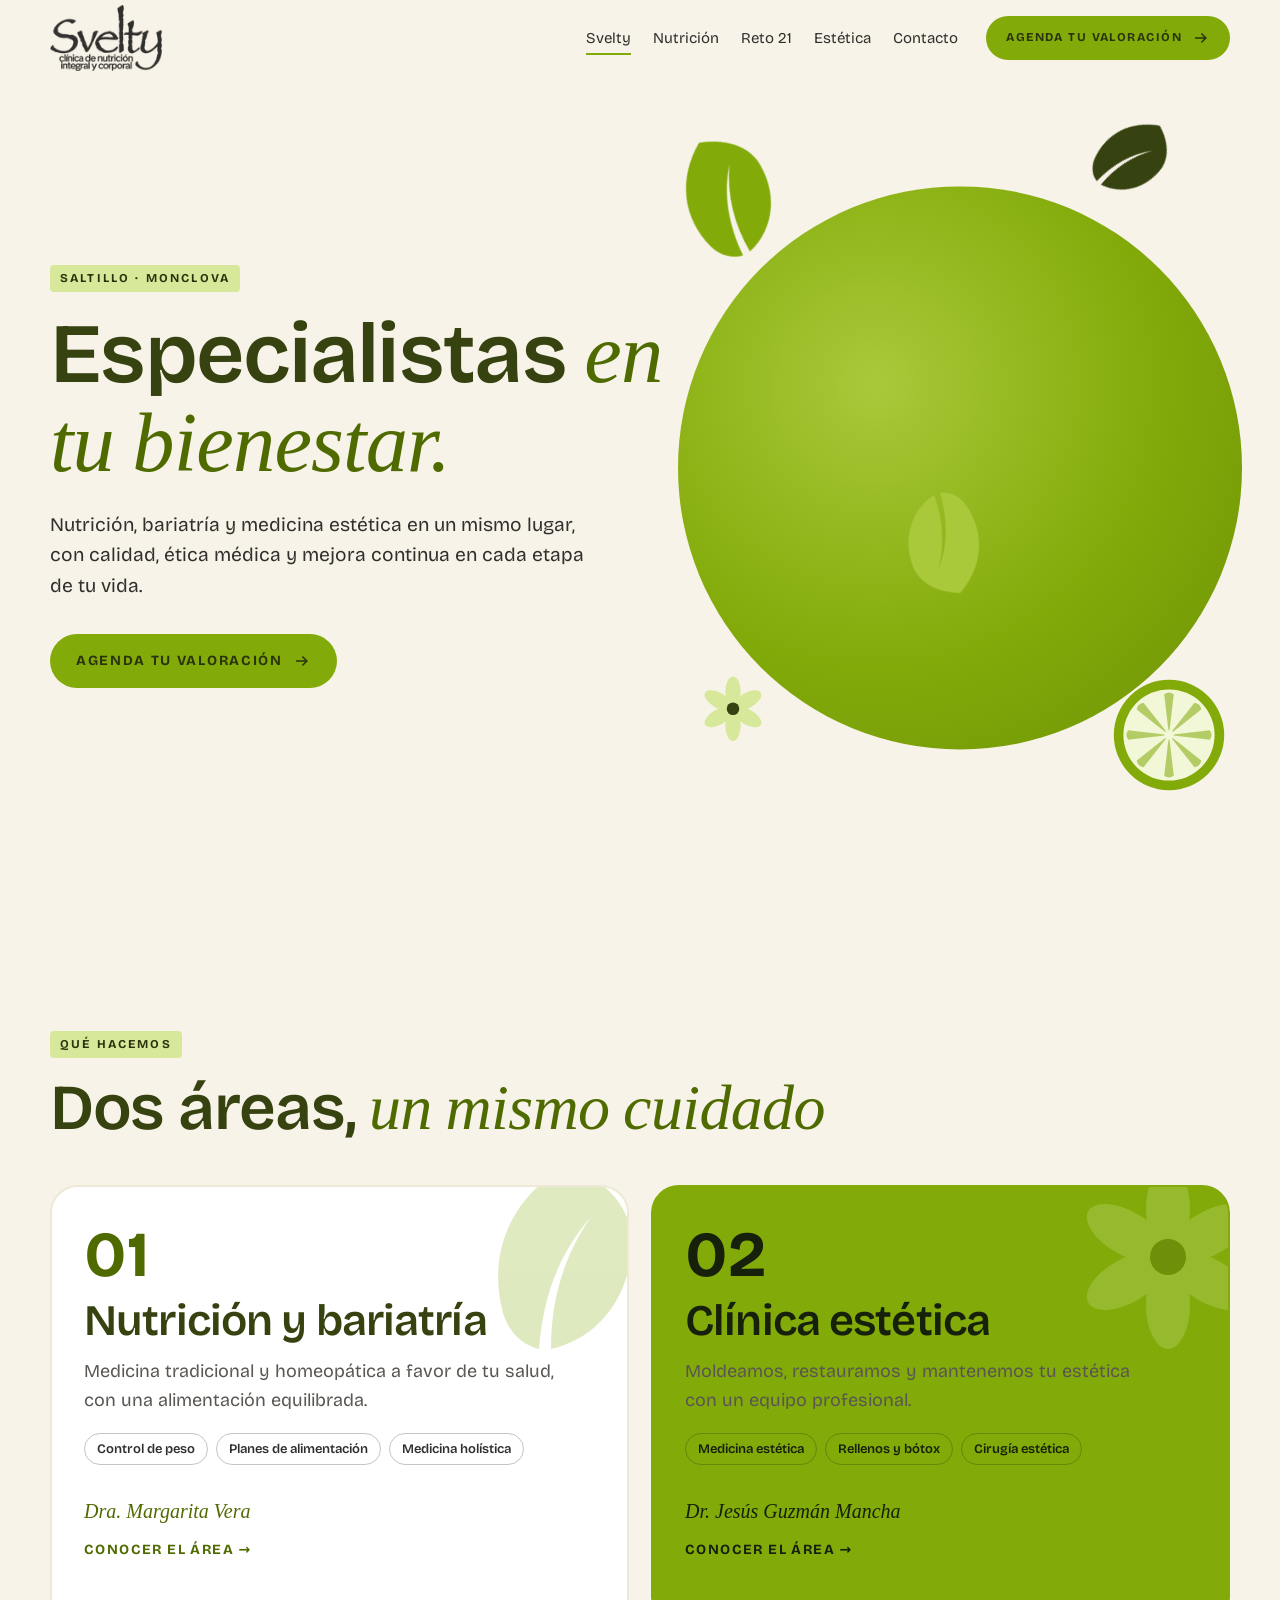
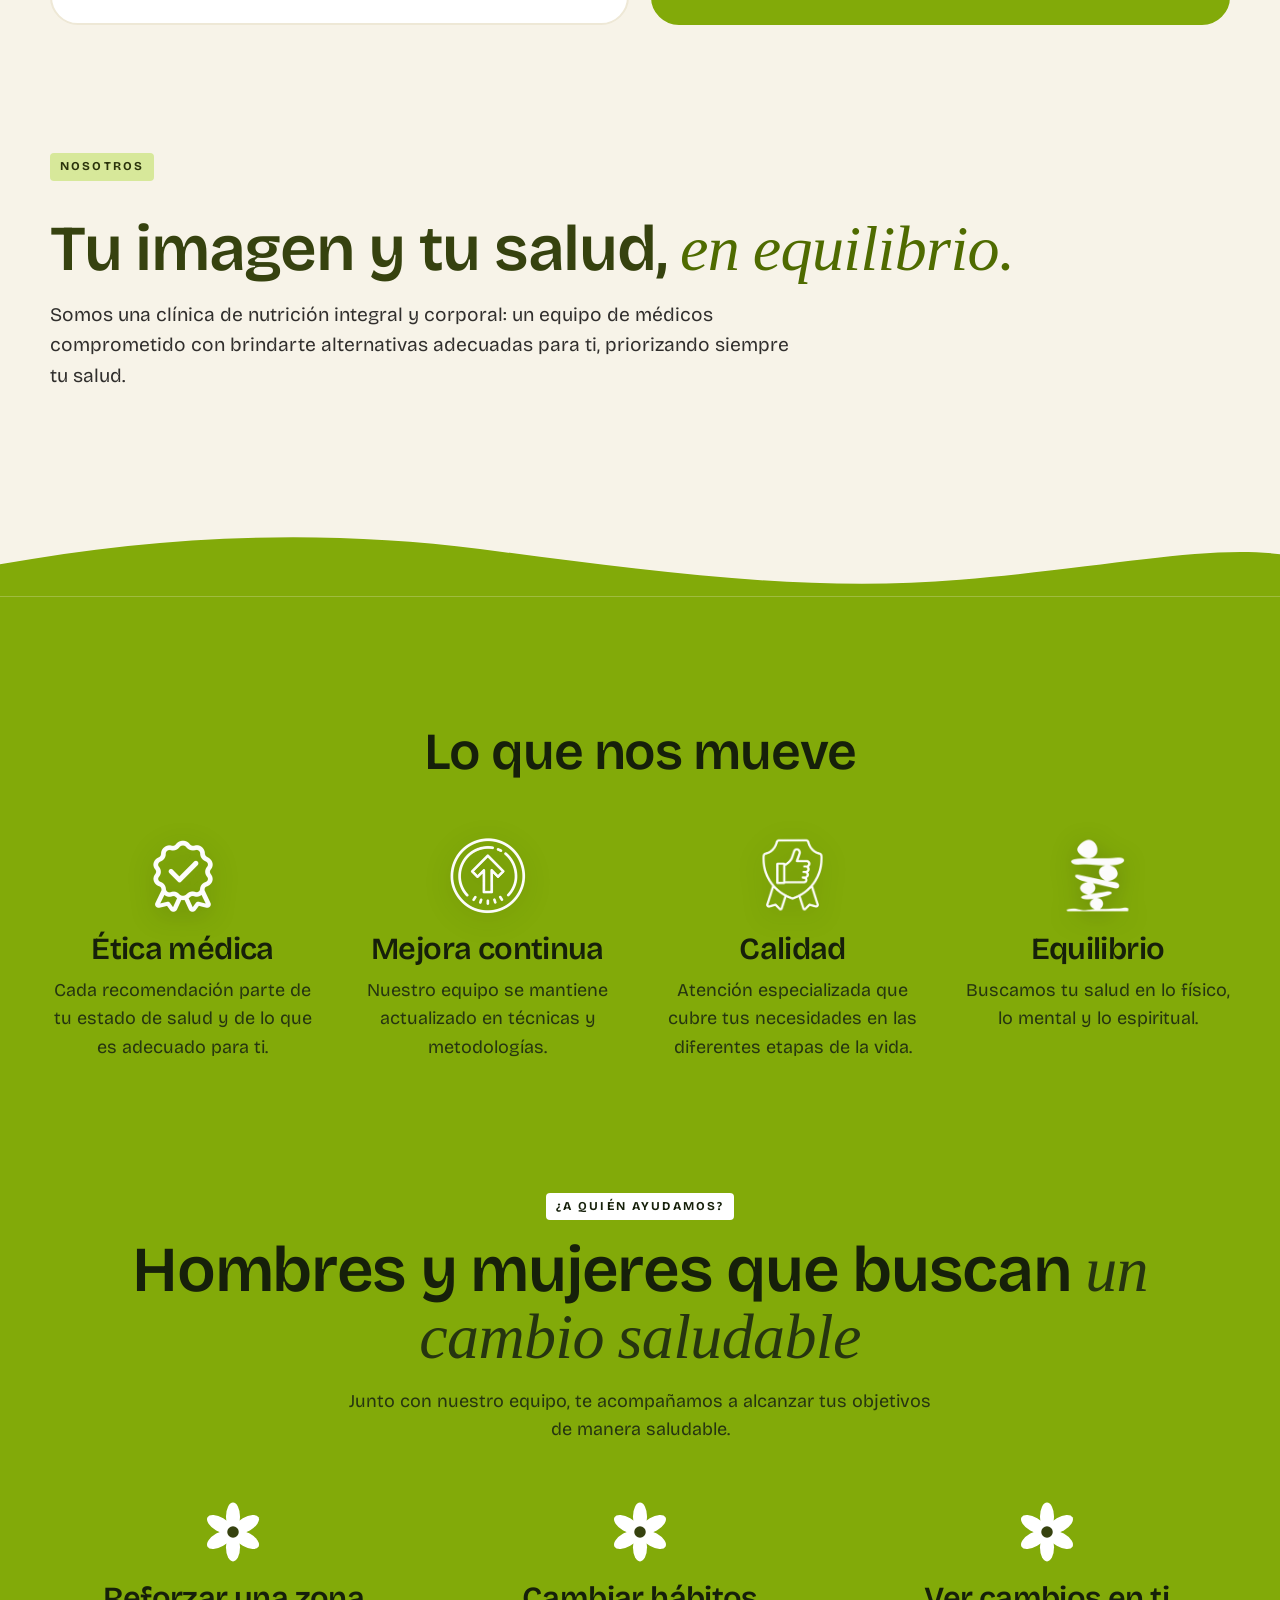
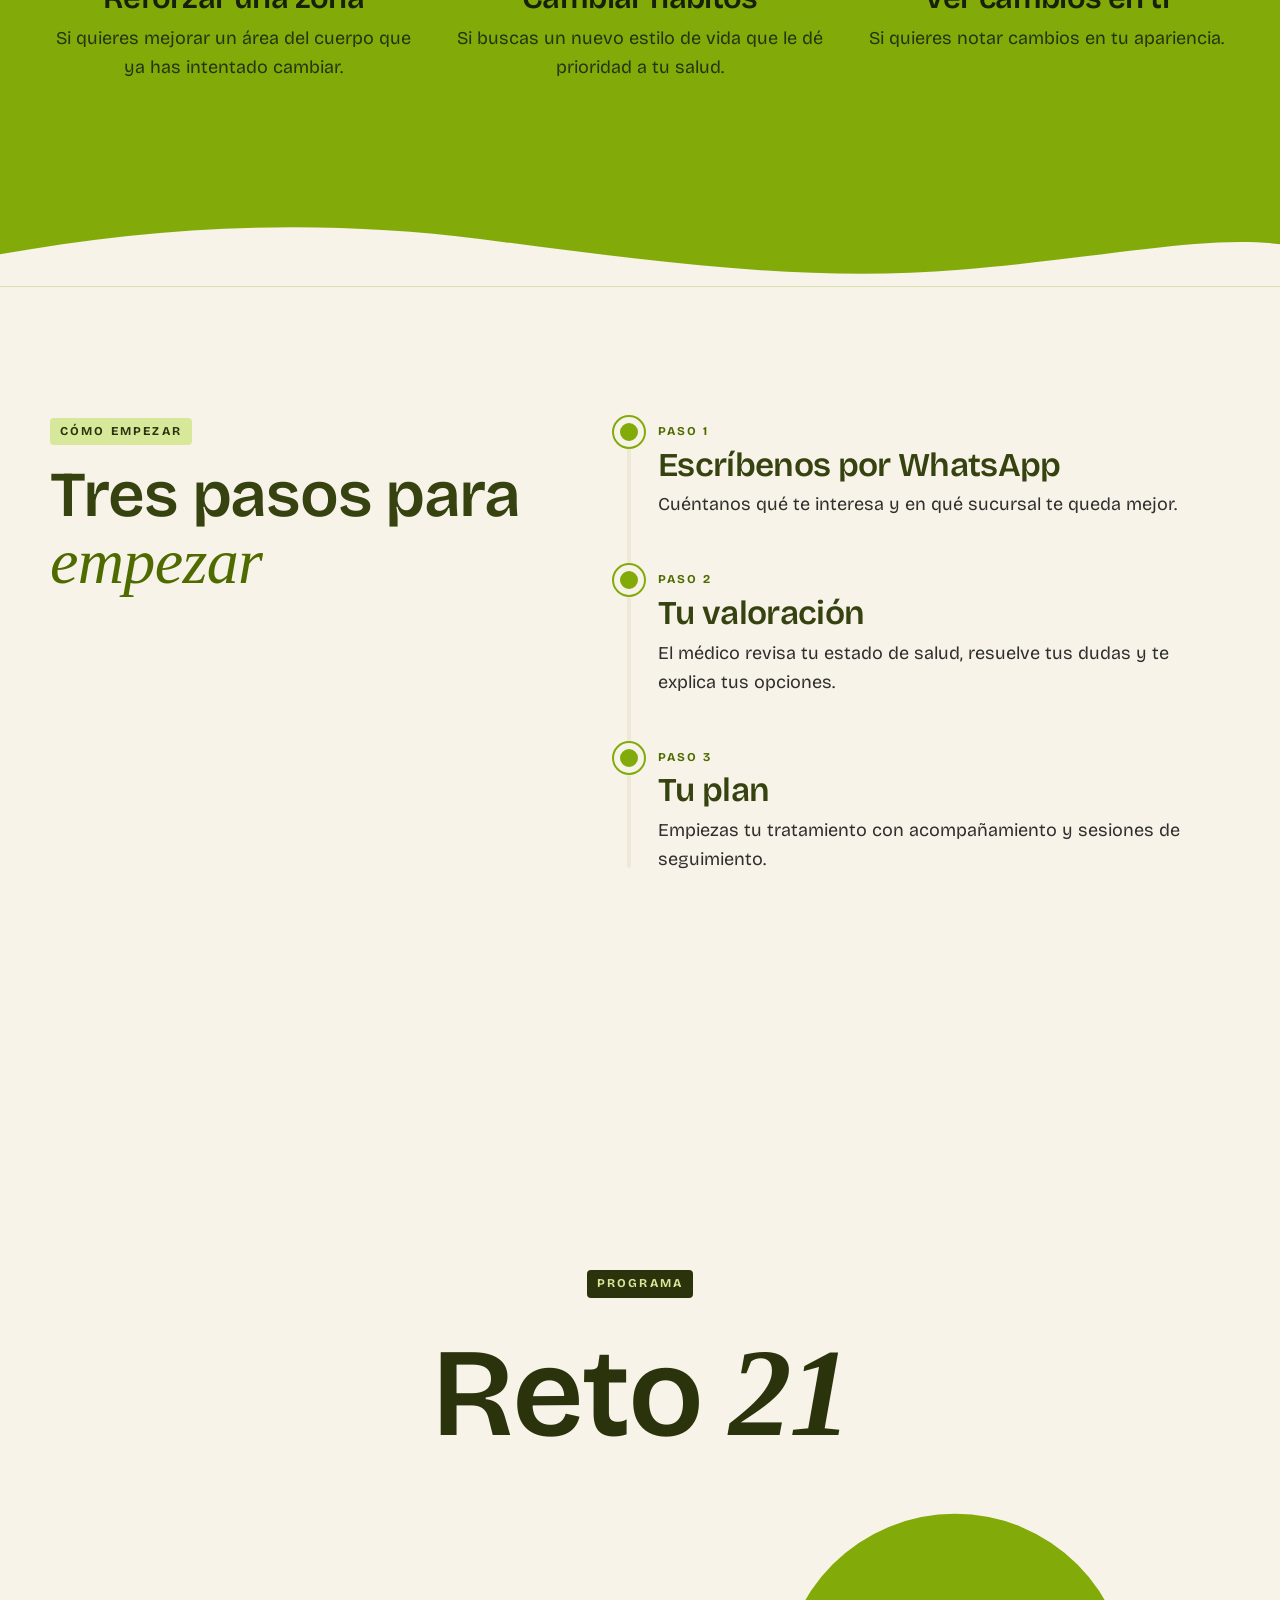
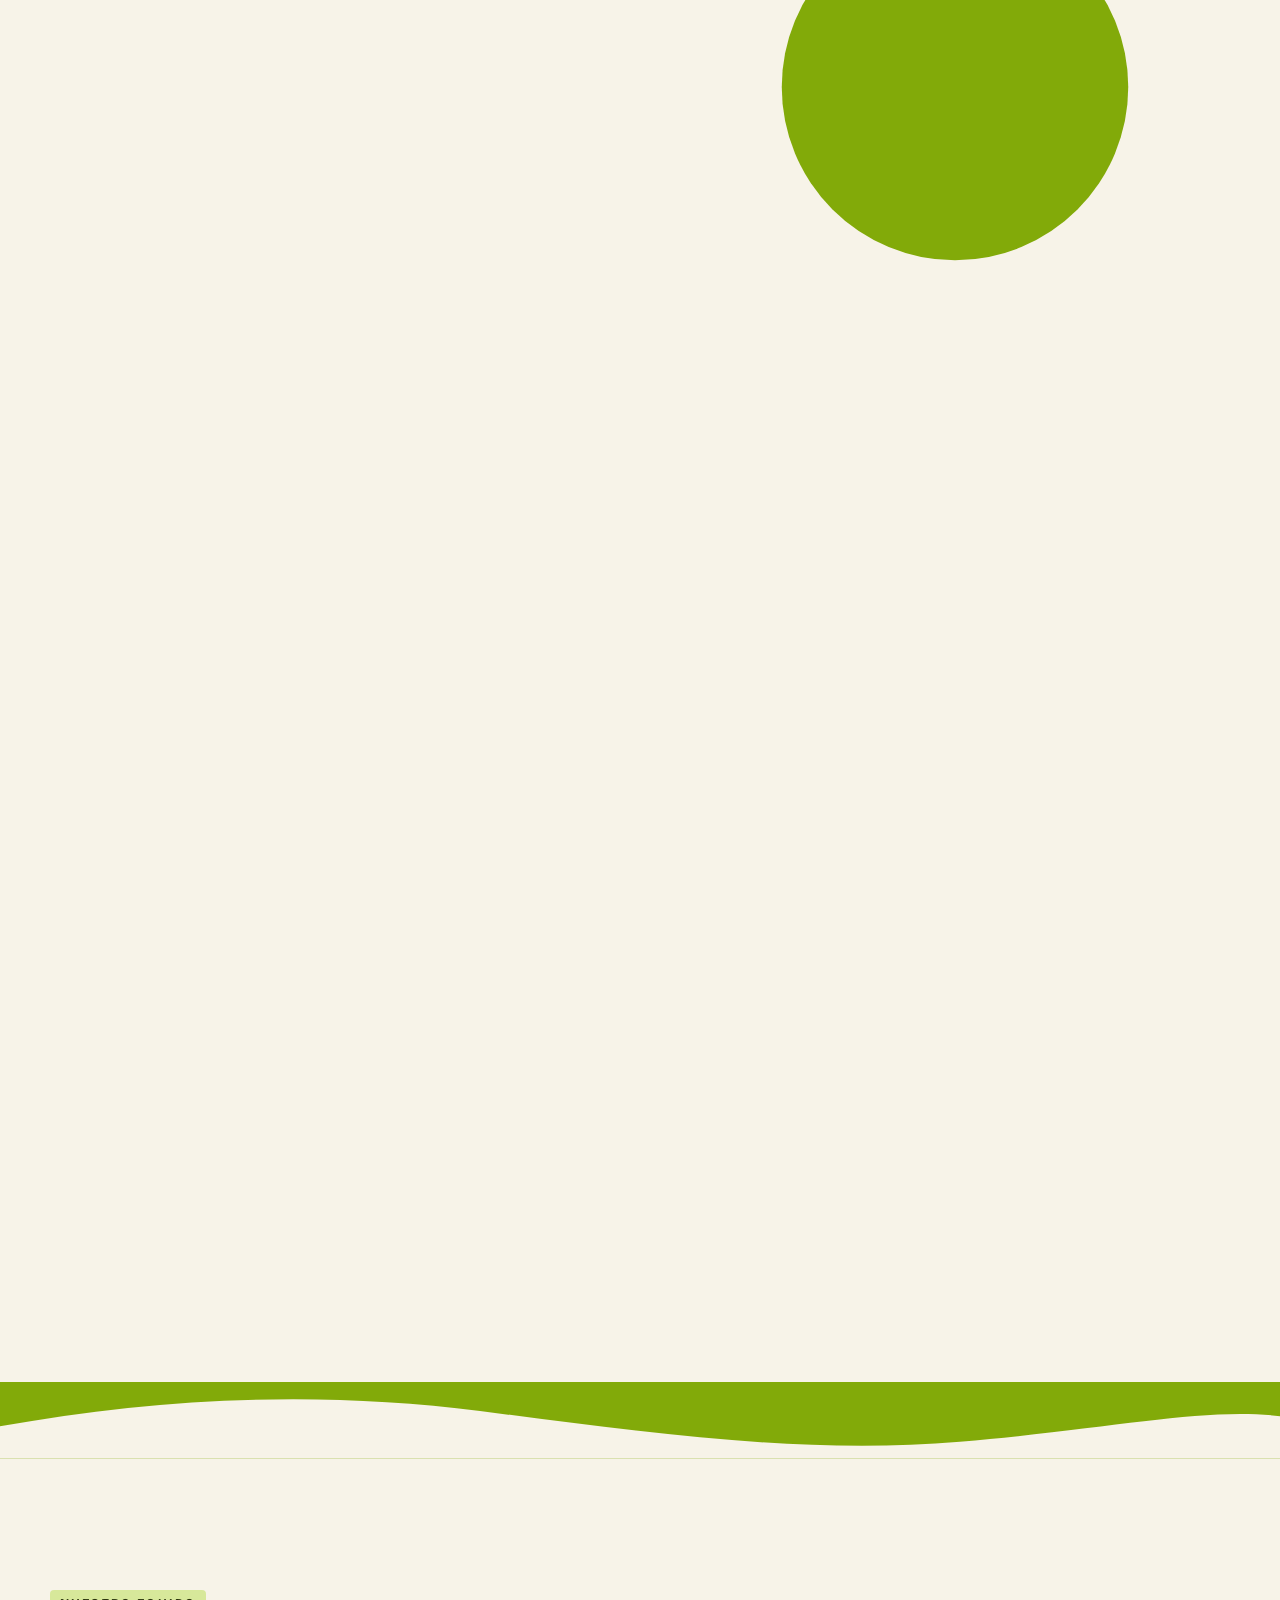
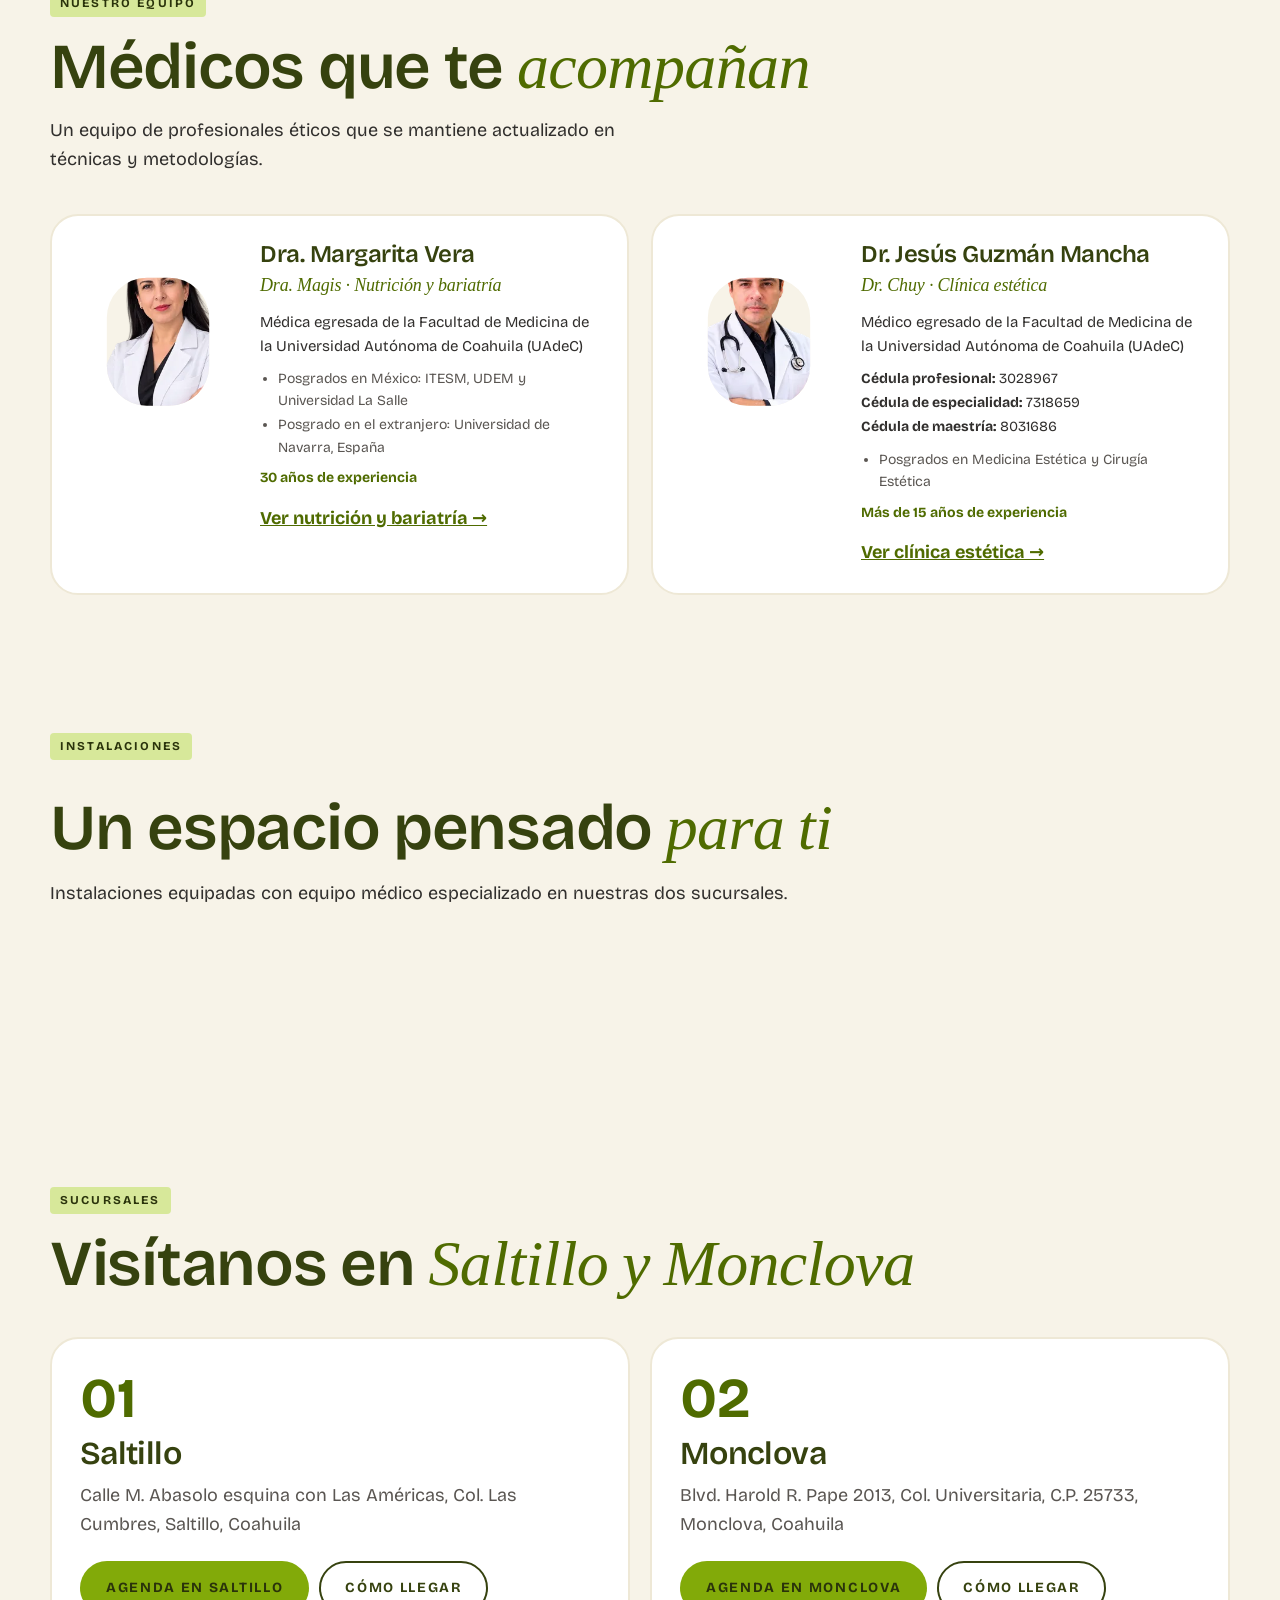
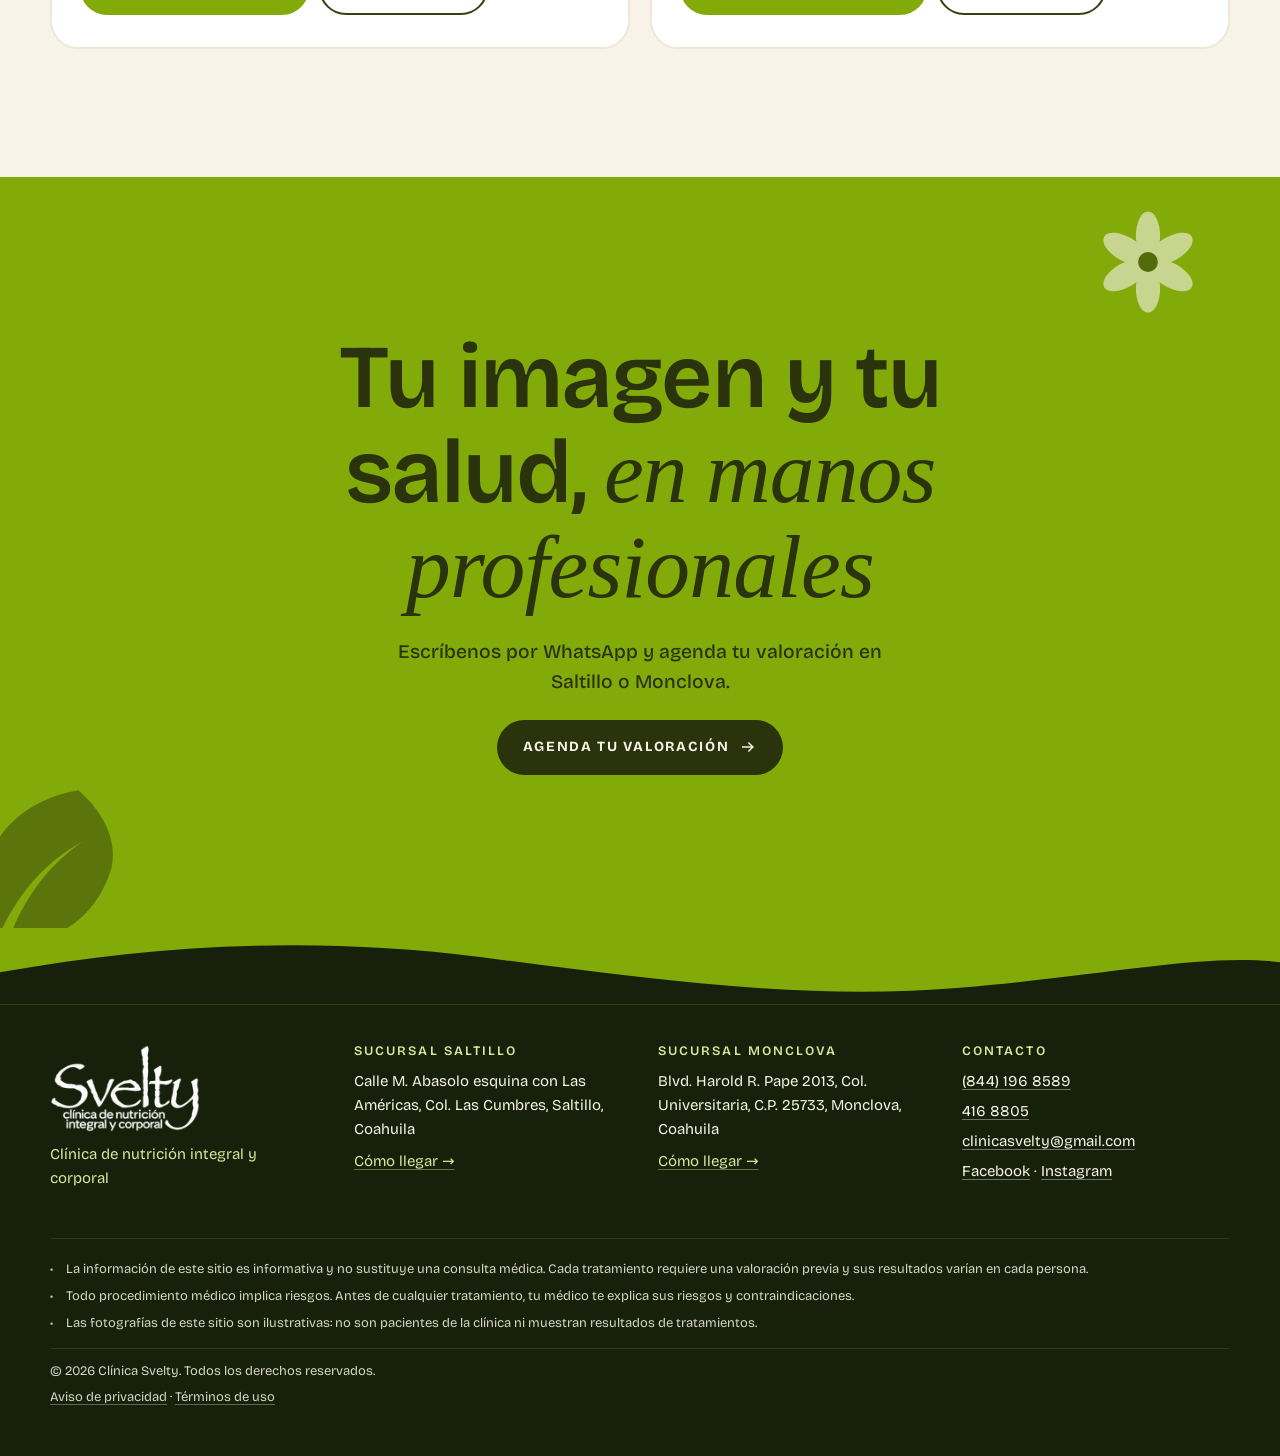
==== commit 4b3a9c11: "Fotos de los doctores en el inicio Co-Authored-By: Claude Opus 5.5 <noreply@anthropic.com>" ====
--- a/index.html
+++ b/index.html
@@ -3,4 +3,4 @@
 .tarjetas[data-astro-cid-fsshhfpx]{grid-template-columns:repeat(auto-fit,minmax(min(100%,220px),1fr));gap:16px;display:grid}@media (width>=900px){.tarjetas[data-astro-cid-fsshhfpx][style*=--cols]{grid-template-columns:repeat(var(--cols), 1fr)}}.t-oscura[data-astro-cid-fsshhfpx] .tarjeta[data-astro-cid-fsshhfpx]{background:var(--blanco);color:var(--gris);border:2px solid var(--crema-2);border-radius:var(--r-s);flex-direction:column;justify-content:flex-end;gap:8px;min-height:140px;padding:26px 22px;display:flex}.t-oscura[data-astro-cid-fsshhfpx] h3[data-astro-cid-fsshhfpx]{color:var(--verde-texto);font-size:22px}.t-oscura[data-astro-cid-fsshhfpx] p[data-astro-cid-fsshhfpx]{color:var(--tinta-suave);font-size:15px}.t-flor[data-astro-cid-fsshhfpx]{text-align:center;gap:40px}.t-flor[data-astro-cid-fsshhfpx] .t-ico{width:64px;margin:0 auto 18px}.t-flor[data-astro-cid-fsshhfpx] .t-ico-img{object-fit:contain;filter:drop-shadow(0 6px 12px #16200a40);width:80px;height:80px;transition:transform .5s}.t-flor[data-astro-cid-fsshhfpx] .tarjeta[data-astro-cid-fsshhfpx]:hover .t-ico-img{transform:rotate(-8deg)scale(1.08)}.t-flor[data-astro-cid-fsshhfpx] h3[data-astro-cid-fsshhfpx]{color:var(--sobre-bloque);font-size:clamp(24px,2.4vw,32px)}.t-flor[data-astro-cid-fsshhfpx] p[data-astro-cid-fsshhfpx]{color:var(--sobre-bloque-suave);max-width:32ch;margin:10px auto 0}.t-enlace[data-astro-cid-fsshhfpx]{color:var(--verde-texto);margin-top:8px;font-weight:600}
 .reto[data-astro-cid-h2qeshhx]{background:var(--crema);place-items:center;min-height:100svh;display:grid;position:relative;overflow:hidden}.reto-in[data-astro-cid-h2qeshhx]{text-align:center;color:var(--olivo-2);justify-items:center;gap:26px;display:grid;position:relative}.reto-nucleo[data-astro-cid-h2qeshhx]{justify-items:center;gap:14px;display:grid;position:relative}.reto-nucleo[data-astro-cid-h2qeshhx]>[data-astro-cid-h2qeshhx]:not(.reto-circulo){position:relative}.reto-circulo[data-astro-cid-h2qeshhx]{aspect-ratio:1;background:var(--verde);border-radius:50%;width:70vmin;position:absolute;top:50%;left:50%;transform:scale(4)}.reto[data-astro-cid-h2qeshhx] .etiqueta[data-astro-cid-h2qeshhx]{background:var(--olivo-2);color:var(--verde-claro)}.reto-t[data-astro-cid-h2qeshhx]{color:var(--olivo-2);font-size:clamp(64px,14vw,200px);line-height:.9}.reto-t[data-astro-cid-h2qeshhx] span[data-astro-cid-h2qeshhx]{font-family:var(--f-italica);font-style:italic}.reto-texto[data-astro-cid-h2qeshhx]{justify-items:center;gap:22px;max-width:52ch;font-size:clamp(17px,1.4vw,20px);font-weight:500;display:grid;position:relative}.reto-btns[data-astro-cid-h2qeshhx]{flex-wrap:wrap;justify-content:center;gap:12px;display:flex}.reto-btns[data-astro-cid-h2qeshhx] .btn-secundario[data-astro-cid-h2qeshhx],.reto-btns[data-astro-cid-h2qeshhx] .btn-secundario{color:var(--olivo-2)}.reto-btns[data-astro-cid-h2qeshhx] .btn-principal.reto-cta{background:var(--olivo-2);color:var(--crema)}
 .suc-p[data-astro-cid-myrnl77p]{max-width:52ch;margin-top:16px}.suc-g[data-astro-cid-myrnl77p]{grid-template-columns:repeat(auto-fit,minmax(min(100%,340px),1fr));gap:20px;margin-top:40px;display:grid}.suc[data-astro-cid-myrnl77p]{background:var(--blanco);color:var(--gris);border:2px solid var(--crema-2);border-radius:var(--r);align-content:start;gap:10px;padding:32px 28px;display:grid}.suc-num[data-astro-cid-myrnl77p]{color:var(--verde-texto);font-size:56px;font-weight:700;line-height:1}.suc[data-astro-cid-myrnl77p] h3[data-astro-cid-myrnl77p]{color:var(--olivo);font-size:32px}.suc-dir[data-astro-cid-myrnl77p]{color:var(--tinta-suave)}.suc-btns[data-astro-cid-myrnl77p]{flex-wrap:wrap;gap:10px;margin-top:12px;display:flex}.suc[data-astro-cid-myrnl77p] .btn-secundario[data-astro-cid-myrnl77p]{color:var(--olivo)}
-</style><link rel="stylesheet" href="/recursos/index.C6PuGcBu.css"></head><body data-astro-cid-hkbrpulz><a class="saltar" href="#contenido" data-astro-cid-hkbrpulz>Saltar al contenido</a><header class="enc" data-encabezado data-astro-cid-ocp5e6q2><div class="enc-in contenedor" data-astro-cid-ocp5e6q2><a class="enc-logo" href="/" aria-label="Clínica Svelty, inicio" data-astro-cid-ocp5e6q2><img src="/recursos/logo-svelty-gris.DCzFsO-l_2iI584.webp" alt="Svelty, clínica de nutrición integral y corporal" loading="eager" data-astro-cid-ocp5e6q2="true" decoding="async" width="132" height="77"></a><nav class="enc-nav" aria-label="Principal" id="menu" data-astro-cid-ocp5e6q2><ul data-astro-cid-ocp5e6q2><li data-astro-cid-ocp5e6q2><a href="/" aria-current="page" data-astro-cid-ocp5e6q2>Svelty</a></li><li data-astro-cid-ocp5e6q2><a href="/nutricion/" data-astro-cid-ocp5e6q2>Nutrición</a></li><li data-astro-cid-ocp5e6q2><a href="/reto-21/" data-astro-cid-ocp5e6q2>Reto 21</a></li><li data-astro-cid-ocp5e6q2><a href="/estetica/" data-astro-cid-ocp5e6q2>Estética</a></li><li data-astro-cid-ocp5e6q2><a href="/contacto/" data-astro-cid-ocp5e6q2>Contacto</a></li></ul><a class="btn btn-principal enc-cta" href="https://wa.me/528441968589?text=Hola%2C%20vengo%20del%20sitio%20web%20y%20me%20interesa%20*una%20valoraci%C3%B3n*." data-agenda="una valoración" target="_blank" rel="noopener">Agenda tu valoración<svg width="18" height="18" viewBox="0 0 24 24" aria-hidden="true"><path fill="currentColor" d="M13.2 5.3 19.9 12l-6.7 6.7-1.4-1.4 4.3-4.3H4v-2h12.1l-4.3-4.3z"></path></svg></a></nav><button class="enc-menu" aria-expanded="false" aria-controls="menu" data-menu data-astro-cid-ocp5e6q2><span class="sr-only" data-astro-cid-ocp5e6q2>Abrir menú</span><span data-astro-cid-ocp5e6q2></span><span data-astro-cid-ocp5e6q2></span></button></div></header><main id="contenido" data-astro-cid-hkbrpulz><section class="hero" data-hero data-astro-cid-vyevxk66><div class="hero-fondo" data-hero-fondo aria-hidden="true" data-astro-cid-vyevxk66><div class="hero-sol" data-astro-cid-vyevxk66></div><svg class="adorno a a1" viewBox="0 0 100 100" aria-hidden="true" data-parallax="0.5" style><g fill="var(--verde)"><path d="M50 4C22 20 10 48 18 78c3 10 10 16 18 18 2-26 10-48 26-66-14 20-20 42-20 66 26-6 42-30 40-58C80 22 66 10 50 4Z"></path></g></svg><svg class="adorno a a2" viewBox="0 0 100 100" aria-hidden="true" data-parallax="0.25" style><g><circle cx="50" cy="50" r="46" fill="var(--verde)"></circle><circle cx="50" cy="50" r="38" fill="#F2F7D8"></circle><path fill="var(--verde)" opacity=".55" transform="rotate(0 50 50)" d="M50 50 L46 16 Q50 13 54 16 Z"></path><path fill="var(--verde)" opacity=".55" transform="rotate(45 50 50)" d="M50 50 L46 16 Q50 13 54 16 Z"></path><path fill="var(--verde)" opacity=".55" transform="rotate(90 50 50)" d="M50 50 L46 16 Q50 13 54 16 Z"></path><path fill="var(--verde)" opacity=".55" transform="rotate(135 50 50)" d="M50 50 L46 16 Q50 13 54 16 Z"></path><path fill="var(--verde)" opacity=".55" transform="rotate(180 50 50)" d="M50 50 L46 16 Q50 13 54 16 Z"></path><path fill="var(--verde)" opacity=".55" transform="rotate(225 50 50)" d="M50 50 L46 16 Q50 13 54 16 Z"></path><path fill="var(--verde)" opacity=".55" transform="rotate(270 50 50)" d="M50 50 L46 16 Q50 13 54 16 Z"></path><path fill="var(--verde)" opacity=".55" transform="rotate(315 50 50)" d="M50 50 L46 16 Q50 13 54 16 Z"></path><circle cx="50" cy="50" r="4" fill="#F2F7D8"></circle></g></svg><svg class="adorno a a3" viewBox="0 0 100 100" aria-hidden="true" data-parallax="0.7" style><g fill="var(--olivo)"><path d="M50 4C22 20 10 48 18 78c3 10 10 16 18 18 2-26 10-48 26-66-14 20-20 42-20 66 26-6 42-30 40-58C80 22 66 10 50 4Z"></path></g></svg><svg class="adorno a a4" viewBox="0 0 100 100" aria-hidden="true" data-parallax="0.35" style><g fill="var(--verde-claro)"><ellipse cx="50" cy="26" rx="11" ry="22" transform="rotate(0 50 50)"></ellipse><ellipse cx="50" cy="26" rx="11" ry="22" transform="rotate(60 50 50)"></ellipse><ellipse cx="50" cy="26" rx="11" ry="22" transform="rotate(120 50 50)"></ellipse><ellipse cx="50" cy="26" rx="11" ry="22" transform="rotate(180 50 50)"></ellipse><ellipse cx="50" cy="26" rx="11" ry="22" transform="rotate(240 50 50)"></ellipse><ellipse cx="50" cy="26" rx="11" ry="22" transform="rotate(300 50 50)"></ellipse><circle cx="50" cy="50" r="9" fill="var(--olivo)"></circle></g></svg><svg class="adorno a a5" viewBox="0 0 100 100" aria-hidden="true" data-parallax="0.9" style><g fill="#A9C93A"><path d="M50 4C22 20 10 48 18 78c3 10 10 16 18 18 2-26 10-48 26-66-14 20-20 42-20 66 26-6 42-30 40-58C80 22 66 10 50 4Z"></path></g></svg></div><div class="contenedor hero-texto" data-hero-texto data-astro-cid-vyevxk66><p class="etiqueta" data-astro-cid-vyevxk66>Saltillo · Monclova</p><h1 data-palabras="ya" data-astro-cid-vyevxk66>Especialistas <span class="it" data-astro-cid-vyevxk66>en tu bienestar.</span></h1><p class="hero-p" data-aparece="ya" data-astro-cid-vyevxk66>Nutrición, bariatría y medicina estética en un mismo lugar, con calidad, ética médica y mejora continua en cada etapa de tu vida.</p><div class="hero-cta" data-aparece="ya" data-astro-cid-vyevxk66><a class="btn btn-principal " href="https://wa.me/528441968589?text=Hola%2C%20vengo%20del%20sitio%20web%20y%20me%20interesa%20*una%20valoraci%C3%B3n*." data-agenda="una valoración" target="_blank" rel="noopener">Agenda tu valoración<svg width="18" height="18" viewBox="0 0 24 24" aria-hidden="true"><path fill="currentColor" d="M13.2 5.3 19.9 12l-6.7 6.7-1.4-1.4 4.3-4.3H4v-2h12.1l-4.3-4.3z"></path></svg></a></div></div></section><section class="contenedor seccion areas" data-astro-cid-lcdefpme><p class="etiqueta">Qué hacemos</p><h2 class="titulo-seccion " data-palabras>Dos áreas, <span class="it">un mismo cuidado</span></h2><div class="areas-g" data-astro-cid-lcdefpme><a class="area area-0" href="/nutricion/" data-aparece data-astro-cid-lcdefpme><svg class="adorno area-ico" viewBox="0 0 100 100" aria-hidden="true" style><g fill="var(--verde)"><path d="M50 4C22 20 10 48 18 78c3 10 10 16 18 18 2-26 10-48 26-66-14 20-20 42-20 66 26-6 42-30 40-58C80 22 66 10 50 4Z"></path></g></svg><span class="area-num" data-astro-cid-lcdefpme>01</span><h3 data-astro-cid-lcdefpme>Nutrición y bariatría</h3><p data-astro-cid-lcdefpme>Medicina tradicional y homeopática a favor de tu salud, con una alimentación equilibrada.</p><ul data-astro-cid-lcdefpme><li data-astro-cid-lcdefpme>Control de peso</li><li data-astro-cid-lcdefpme>Planes de alimentación</li><li data-astro-cid-lcdefpme>Medicina holística</li></ul><span class="area-doc" data-astro-cid-lcdefpme>Dra. Margarita Vera</span><span class="area-ir" data-astro-cid-lcdefpme>Conocer el área →</span></a><a class="area area-1" href="/estetica/" data-aparece data-astro-cid-lcdefpme><svg class="adorno area-ico" viewBox="0 0 100 100" aria-hidden="true" style><g fill="var(--verde-claro)"><ellipse cx="50" cy="26" rx="11" ry="22" transform="rotate(0 50 50)"></ellipse><ellipse cx="50" cy="26" rx="11" ry="22" transform="rotate(60 50 50)"></ellipse><ellipse cx="50" cy="26" rx="11" ry="22" transform="rotate(120 50 50)"></ellipse><ellipse cx="50" cy="26" rx="11" ry="22" transform="rotate(180 50 50)"></ellipse><ellipse cx="50" cy="26" rx="11" ry="22" transform="rotate(240 50 50)"></ellipse><ellipse cx="50" cy="26" rx="11" ry="22" transform="rotate(300 50 50)"></ellipse><circle cx="50" cy="50" r="9" fill="var(--olivo)"></circle></g></svg><span class="area-num" data-astro-cid-lcdefpme>02</span><h3 data-astro-cid-lcdefpme>Clínica estética</h3><p data-astro-cid-lcdefpme>Moldeamos, restauramos y mantenemos tu estética con un equipo profesional.</p><ul data-astro-cid-lcdefpme><li data-astro-cid-lcdefpme>Medicina estética</li><li data-astro-cid-lcdefpme>Rellenos y bótox</li><li data-astro-cid-lcdefpme>Cirugía estética</li></ul><span class="area-doc" data-astro-cid-lcdefpme>Dr. Jesús Guzmán Mancha</span><span class="area-ir" data-astro-cid-lcdefpme>Conocer el área →</span></a></div></section><section class="contenedor seccion somos" id="nosotros" data-astro-cid-lcdefpme><p class="etiqueta">Nosotros</p><h2 class="titulo-seccion " data-palabras>Tu imagen y tu salud, <span class="it">en equilibrio.</span></h2><p class="somos-p" data-aparece data-astro-cid-lcdefpme>Somos una clínica de nutrición integral y corporal: un equipo de médicos comprometido con brindarte alternativas adecuadas para ti, priorizando siempre tu salud.</p></section><svg class="onda" viewBox="0 0 1440 90" preserveAspectRatio="none" aria-hidden="true" style="background:transparent;"><path data-onda fill="var(--bloque)" d="M0,52 C180,18 360,10 540,34 C720,58 900,86 1080,70 C1260,54 1350,30 1440,40 L1440,90 L0,90 Z"></path></svg><section class="oscuro" data-astro-cid-lcdefpme><div class="contenedor seccion valores" data-astro-cid-lcdefpme><h2 class="valores-t" data-astro-cid-lcdefpme>Lo que nos mueve</h2><div class="tarjetas t-flor" style="--cols:4" data-astro-cid-fsshhfpx><article class="tarjeta" data-aparece data-astro-cid-fsshhfpx><img src="/recursos/etica.B00emk3M_ZMfMw4.webp" alt data-astro-cid-fsshhfpx="true" loading="lazy" decoding="async" width="160" height="146" class="t-ico t-ico-img"><h3 data-astro-cid-fsshhfpx>Ética médica</h3><p data-astro-cid-fsshhfpx>Cada recomendación parte de tu estado de salud y de lo que es adecuado para ti.</p></article><article class="tarjeta" data-aparece data-astro-cid-fsshhfpx><img src="/recursos/mejora.B6mkV-2l_Z2gp2Gn.webp" alt data-astro-cid-fsshhfpx="true" loading="lazy" decoding="async" width="160" height="157" class="t-ico t-ico-img"><h3 data-astro-cid-fsshhfpx>Mejora continua</h3><p data-astro-cid-fsshhfpx>Nuestro equipo se mantiene actualizado en técnicas y metodologías.</p></article><article class="tarjeta" data-aparece data-astro-cid-fsshhfpx><img src="/recursos/calidad.CsztrwF3_ZnK1nL.webp" alt data-astro-cid-fsshhfpx="true" loading="lazy" decoding="async" width="160" height="177" class="t-ico t-ico-img"><h3 data-astro-cid-fsshhfpx>Calidad</h3><p data-astro-cid-fsshhfpx>Atención especializada que cubre tus necesidades en las diferentes etapas de la vida.</p></article><article class="tarjeta" data-aparece data-astro-cid-fsshhfpx><img src="/recursos/equilibrio.DVFnLUwO_1mVK1t.webp" alt data-astro-cid-fsshhfpx="true" loading="lazy" decoding="async" width="160" height="178" class="t-ico t-ico-img"><h3 data-astro-cid-fsshhfpx>Equilibrio</h3><p data-astro-cid-fsshhfpx>Buscamos tu salud en lo físico, lo mental y lo espiritual.</p></article></div></div><!-- ¿A quién ayudamos? --><div class="contenedor seccion ayudamos" data-astro-cid-lcdefpme><p class="etiqueta">¿A quién ayudamos?</p><h2 class="titulo-seccion " data-palabras>Hombres y mujeres que buscan <span class="it">un cambio saludable</span></h2><p class="ay-p" data-aparece data-astro-cid-lcdefpme>Junto con nuestro equipo, te acompañamos a alcanzar tus objetivos de manera saludable.</p><div class="ay-g" data-astro-cid-lcdefpme><div class="tarjetas t-flor" style="--cols:3" data-astro-cid-fsshhfpx><article class="tarjeta" data-aparece data-astro-cid-fsshhfpx><svg class="adorno t-ico" viewBox="0 0 100 100" aria-hidden="true" style><g fill="var(--blanco)"><ellipse cx="50" cy="26" rx="11" ry="22" transform="rotate(0 50 50)"></ellipse><ellipse cx="50" cy="26" rx="11" ry="22" transform="rotate(60 50 50)"></ellipse><ellipse cx="50" cy="26" rx="11" ry="22" transform="rotate(120 50 50)"></ellipse><ellipse cx="50" cy="26" rx="11" ry="22" transform="rotate(180 50 50)"></ellipse><ellipse cx="50" cy="26" rx="11" ry="22" transform="rotate(240 50 50)"></ellipse><ellipse cx="50" cy="26" rx="11" ry="22" transform="rotate(300 50 50)"></ellipse><circle cx="50" cy="50" r="9" fill="var(--olivo)"></circle></g></svg><h3 data-astro-cid-fsshhfpx>Reforzar una zona</h3><p data-astro-cid-fsshhfpx>Si quieres mejorar un área del cuerpo que ya has intentado cambiar.</p></article><article class="tarjeta" data-aparece data-astro-cid-fsshhfpx><svg class="adorno t-ico" viewBox="0 0 100 100" aria-hidden="true" style><g fill="var(--blanco)"><ellipse cx="50" cy="26" rx="11" ry="22" transform="rotate(0 50 50)"></ellipse><ellipse cx="50" cy="26" rx="11" ry="22" transform="rotate(60 50 50)"></ellipse><ellipse cx="50" cy="26" rx="11" ry="22" transform="rotate(120 50 50)"></ellipse><ellipse cx="50" cy="26" rx="11" ry="22" transform="rotate(180 50 50)"></ellipse><ellipse cx="50" cy="26" rx="11" ry="22" transform="rotate(240 50 50)"></ellipse><ellipse cx="50" cy="26" rx="11" ry="22" transform="rotate(300 50 50)"></ellipse><circle cx="50" cy="50" r="9" fill="var(--olivo)"></circle></g></svg><h3 data-astro-cid-fsshhfpx>Cambiar hábitos</h3><p data-astro-cid-fsshhfpx>Si buscas un nuevo estilo de vida que le dé prioridad a tu salud.</p></article><article class="tarjeta" data-aparece data-astro-cid-fsshhfpx><svg class="adorno t-ico" viewBox="0 0 100 100" aria-hidden="true" style><g fill="var(--blanco)"><ellipse cx="50" cy="26" rx="11" ry="22" transform="rotate(0 50 50)"></ellipse><ellipse cx="50" cy="26" rx="11" ry="22" transform="rotate(60 50 50)"></ellipse><ellipse cx="50" cy="26" rx="11" ry="22" transform="rotate(120 50 50)"></ellipse><ellipse cx="50" cy="26" rx="11" ry="22" transform="rotate(180 50 50)"></ellipse><ellipse cx="50" cy="26" rx="11" ry="22" transform="rotate(240 50 50)"></ellipse><ellipse cx="50" cy="26" rx="11" ry="22" transform="rotate(300 50 50)"></ellipse><circle cx="50" cy="50" r="9" fill="var(--olivo)"></circle></g></svg><h3 data-astro-cid-fsshhfpx>Ver cambios en ti</h3><p data-astro-cid-fsshhfpx>Si quieres notar cambios en tu apariencia.</p></article></div></div></div></section><svg class="onda" viewBox="0 0 1440 90" preserveAspectRatio="none" aria-hidden="true" style="background:var(--bloque);"><path data-onda fill="var(--crema)" d="M0,52 C180,18 360,10 540,34 C720,58 900,86 1080,70 C1260,54 1350,30 1440,40 L1440,90 L0,90 Z"></path></svg><section class="contenedor seccion proceso" data-astro-cid-lcdefpme><div class="pr-cab" data-astro-cid-lcdefpme><p class="etiqueta">Cómo empezar</p><h2 class="titulo-seccion " data-palabras>Tres pasos para <span class="it">empezar</span></h2></div><ol class="linea" data-linea data-astro-cid-ihkqewuk><span class="linea-riel" aria-hidden="true" data-astro-cid-ihkqewuk><i data-linea-avance data-astro-cid-ihkqewuk></i></span><li class="paso" data-aparece data-astro-cid-ihkqewuk><span class="paso-punto" aria-hidden="true" data-astro-cid-ihkqewuk></span><span class="paso-et" data-astro-cid-ihkqewuk>Paso 1</span><h3 data-astro-cid-ihkqewuk>Escríbenos por WhatsApp</h3><p data-astro-cid-ihkqewuk>Cuéntanos qué te interesa y en qué sucursal te queda mejor.</p></li><li class="paso" data-aparece data-astro-cid-ihkqewuk><span class="paso-punto" aria-hidden="true" data-astro-cid-ihkqewuk></span><span class="paso-et" data-astro-cid-ihkqewuk>Paso 2</span><h3 data-astro-cid-ihkqewuk>Tu valoración</h3><p data-astro-cid-ihkqewuk>El médico revisa tu estado de salud, resuelve tus dudas y te explica tus opciones.</p></li><li class="paso" data-aparece data-astro-cid-ihkqewuk><span class="paso-punto" aria-hidden="true" data-astro-cid-ihkqewuk></span><span class="paso-et" data-astro-cid-ihkqewuk>Paso 3</span><h3 data-astro-cid-ihkqewuk>Tu plan</h3><p data-astro-cid-ihkqewuk>Empiezas tu tratamiento con acompañamiento y sesiones de seguimiento.</p></li></ol></section><section class="reto" data-reto aria-labelledby="reto-t" data-astro-cid-h2qeshhx><div class="contenedor reto-in" data-astro-cid-h2qeshhx><div class="reto-nucleo" data-astro-cid-h2qeshhx><div class="reto-circulo" data-reto-circulo aria-hidden="true" data-astro-cid-h2qeshhx></div><p class="etiqueta" data-astro-cid-h2qeshhx>Programa</p><h2 id="reto-t" class="reto-t" data-reto-numero data-astro-cid-h2qeshhx>Reto <span data-astro-cid-h2qeshhx>21</span></h2></div><div class="reto-texto" data-reto-texto data-astro-cid-h2qeshhx><p data-astro-cid-h2qeshhx>21 días para que tus hábitos alimenticios te beneficien en tu día a día, con menús, equivalencias y acompañamiento en línea.</p><div class="reto-btns" data-astro-cid-h2qeshhx><a class="btn btn-secundario" href="/reto-21/" data-astro-cid-h2qeshhx>Conoce el Reto 21</a><a class="btn btn-principal reto-cta" href="https://wa.me/528441968589?text=Hola%2C%20vengo%20del%20sitio%20web%20y%20me%20interesa%20*el%20Reto%2021*." data-agenda="el Reto 21" target="_blank" rel="noopener">Quiero unirme<svg width="18" height="18" viewBox="0 0 24 24" aria-hidden="true"><path fill="currentColor" d="M13.2 5.3 19.9 12l-6.7 6.7-1.4-1.4 4.3-4.3H4v-2h12.1l-4.3-4.3z"></path></svg></a></div></div></div></section><svg class="onda" viewBox="0 0 1440 90" preserveAspectRatio="none" aria-hidden="true" style="background:var(--verde);"><path data-onda fill="var(--crema)" d="M0,52 C180,18 360,10 540,34 C720,58 900,86 1080,70 C1260,54 1350,30 1440,40 L1440,90 L0,90 Z"></path></svg><section class="contenedor seccion equipo" data-astro-cid-lcdefpme><p class="etiqueta">Nuestro equipo</p><h2 class="titulo-seccion " data-palabras>Médicos que te <span class="it">acompañan</span></h2><p class="eq-p" data-aparece data-astro-cid-lcdefpme>Un equipo de profesionales éticos que se mantiene actualizado en técnicas y metodologías.</p><div class="eq-g" data-astro-cid-lcdefpme><article class="doc" data-aparece data-astro-cid-lcdefpme><div class="doc-ini" data-descubre data-astro-cid-lcdefpme><span data-astro-cid-lcdefpme>MV</span></div><div data-astro-cid-lcdefpme><h3 data-astro-cid-lcdefpme>Dra. Margarita Vera</h3><p class="doc-area it" data-astro-cid-lcdefpme>Dra. Magis · Nutrición y bariatría</p><p class="doc-tit" data-astro-cid-lcdefpme>Médica egresada de la Facultad de Medicina de la Universidad Autónoma de Coahuila (UAdeC)</p><ul class="doc-form" data-astro-cid-lcdefpme><li data-astro-cid-lcdefpme>Posgrados en México: ITESM, UDEM y Universidad La Salle</li><li data-astro-cid-lcdefpme>Posgrado en el extranjero: Universidad de Navarra, España</li></ul><p class="doc-exp" data-astro-cid-lcdefpme>30 años de experiencia</p><a class="doc-ir" href="/nutricion/" data-astro-cid-lcdefpme>Ver nutrición y bariatría →</a></div></article><article class="doc" data-aparece data-astro-cid-lcdefpme><div class="doc-ini" data-descubre data-astro-cid-lcdefpme><span data-astro-cid-lcdefpme>JG</span></div><div data-astro-cid-lcdefpme><h3 data-astro-cid-lcdefpme>Dr. Jesús Guzmán Mancha</h3><p class="doc-area it" data-astro-cid-lcdefpme>Dr. Chuy · Clínica estética</p><p class="doc-tit" data-astro-cid-lcdefpme>Médico egresado de la Facultad de Medicina de la Universidad Autónoma de Coahuila (UAdeC)</p><ul class="doc-ced" data-astro-cid-lcdefpme><li data-astro-cid-lcdefpme><b data-astro-cid-lcdefpme>Cédula profesional:</b> 3028967</li><li data-astro-cid-lcdefpme><b data-astro-cid-lcdefpme>Cédula de especialidad:</b> 7318659</li><li data-astro-cid-lcdefpme><b data-astro-cid-lcdefpme>Cédula de maestría:</b> 8031686</li></ul><ul class="doc-form" data-astro-cid-lcdefpme><li data-astro-cid-lcdefpme>Posgrados en Medicina Estética y Cirugía Estética</li></ul><p class="doc-exp" data-astro-cid-lcdefpme>Más de 15 años de experiencia</p><a class="doc-ir" href="/estetica/" data-astro-cid-lcdefpme>Ver clínica estética →</a></div></article></div></section><section class="contenedor seccion instalaciones" data-astro-cid-lcdefpme><p class="etiqueta">Instalaciones</p><h2 class="titulo-seccion " data-palabras>Un espacio pensado <span class="it">para ti</span></h2><p data-aparece data-astro-cid-lcdefpme>Instalaciones equipadas con equipo médico especializado en nuestras dos sucursales.</p></section><section class="contenedor testimonios" data-astro-cid-lcdefpme></section><section class="contenedor seccion sucursales" data-astro-cid-myrnl77p><p class="etiqueta">Sucursales</p><h2 class="titulo-seccion " data-palabras>Visítanos en <span class="it">Saltillo y Monclova</span></h2><div class="suc-g" data-astro-cid-myrnl77p><article class="suc" data-aparece data-astro-cid-myrnl77p><span class="suc-num" data-astro-cid-myrnl77p>01</span><h3 data-astro-cid-myrnl77p>Saltillo</h3><p class="suc-dir" data-astro-cid-myrnl77p>Calle M. Abasolo esquina con Las Américas, Col. Las Cumbres, Saltillo, Coahuila</p><div class="suc-btns" data-astro-cid-myrnl77p><a class="btn btn-principal" href="https://wa.me/528441968589?text=Hola%2C%20vengo%20del%20sitio%20web%20y%20me%20interesa%20*una%20valoraci%C3%B3n*%20en%20la%20sucursal%20*Saltillo*." target="_blank" rel="noopener" data-wa-directo="una valoración" data-sucursal="Saltillo" data-astro-cid-myrnl77p>Agenda en Saltillo</a><a class="btn btn-secundario" href="https://maps.app.goo.gl/13cggZ9k2c9Fe6LT8" target="_blank" rel="noopener" data-astro-cid-myrnl77p>Cómo llegar</a></div></article><article class="suc" data-aparece data-astro-cid-myrnl77p><span class="suc-num" data-astro-cid-myrnl77p>02</span><h3 data-astro-cid-myrnl77p>Monclova</h3><p class="suc-dir" data-astro-cid-myrnl77p>Blvd. Harold R. Pape 2013, Col. Universitaria, C.P. 25733, Monclova, Coahuila</p><div class="suc-btns" data-astro-cid-myrnl77p><a class="btn btn-principal" href="https://wa.me/528441968589?text=Hola%2C%20vengo%20del%20sitio%20web%20y%20me%20interesa%20*una%20valoraci%C3%B3n*%20en%20la%20sucursal%20*Monclova*." target="_blank" rel="noopener" data-wa-directo="una valoración" data-sucursal="Monclova" data-astro-cid-myrnl77p>Agenda en Monclova</a><a class="btn btn-secundario" href="https://maps.app.goo.gl/FGy2EjU2qz5gVu4L8" target="_blank" rel="noopener" data-astro-cid-myrnl77p>Cómo llegar</a></div></article></div></section><section class="cierre" data-astro-cid-qreezy6w><svg class="adorno c-a1" viewBox="0 0 100 100" aria-hidden="true" data-parallax="0.4" style><g fill="var(--olivo)"><path d="M50 4C22 20 10 48 18 78c3 10 10 16 18 18 2-26 10-48 26-66-14 20-20 42-20 66 26-6 42-30 40-58C80 22 66 10 50 4Z"></path></g></svg><svg class="adorno c-a2" viewBox="0 0 100 100" aria-hidden="true" data-parallax="0.6" style><g fill="var(--crema)"><ellipse cx="50" cy="26" rx="11" ry="22" transform="rotate(0 50 50)"></ellipse><ellipse cx="50" cy="26" rx="11" ry="22" transform="rotate(60 50 50)"></ellipse><ellipse cx="50" cy="26" rx="11" ry="22" transform="rotate(120 50 50)"></ellipse><ellipse cx="50" cy="26" rx="11" ry="22" transform="rotate(180 50 50)"></ellipse><ellipse cx="50" cy="26" rx="11" ry="22" transform="rotate(240 50 50)"></ellipse><ellipse cx="50" cy="26" rx="11" ry="22" transform="rotate(300 50 50)"></ellipse><circle cx="50" cy="50" r="9" fill="var(--olivo)"></circle></g></svg><div class="contenedor cierre-in" data-astro-cid-qreezy6w><h2 data-palabras data-astro-cid-qreezy6w>Tu imagen y tu salud, <span class="it" data-astro-cid-qreezy6w>en manos profesionales</span></h2><p data-aparece data-astro-cid-qreezy6w>Escríbenos por WhatsApp y agenda tu valoración en Saltillo o Monclova.</p><div data-aparece data-astro-cid-qreezy6w><a class="btn btn-principal btn-oscuro" href="https://wa.me/528441968589?text=Hola%2C%20vengo%20del%20sitio%20web%20y%20me%20interesa%20*una%20valoraci%C3%B3n*." data-agenda="una valoración" target="_blank" rel="noopener">Agenda tu valoración<svg width="18" height="18" viewBox="0 0 24 24" aria-hidden="true"><path fill="currentColor" d="M13.2 5.3 19.9 12l-6.7 6.7-1.4-1.4 4.3-4.3H4v-2h12.1l-4.3-4.3z"></path></svg></a></div></div></section></main><svg class="onda" viewBox="0 0 1440 90" preserveAspectRatio="none" aria-hidden="true" style="background:var(--verde);"><path data-onda fill="var(--sobre-bloque)" d="M0,52 C180,18 360,10 540,34 C720,58 900,86 1080,70 C1260,54 1350,30 1440,40 L1440,90 L0,90 Z"></path></svg><footer class="pie" data-astro-cid-kb2vq6wp><div class="contenedor pie-in" data-astro-cid-kb2vq6wp><div data-astro-cid-kb2vq6wp><img src="/recursos/logo-svelty-blanco.CEaKz-FB_Z1wyUTP.webp" alt="Svelty, clínica de nutrición integral y corporal" data-astro-cid-kb2vq6wp="true" loading="lazy" decoding="async" width="170" height="99"><p class="pie-lema" data-astro-cid-kb2vq6wp>Clínica de nutrición integral y corporal</p></div><div data-astro-cid-kb2vq6wp><h2 class="pie-t" data-astro-cid-kb2vq6wp>Sucursal Saltillo</h2><p data-astro-cid-kb2vq6wp>Calle M. Abasolo esquina con Las Américas, Col. Las Cumbres, Saltillo, Coahuila</p><a class="pie-link" href="https://maps.app.goo.gl/13cggZ9k2c9Fe6LT8" target="_blank" rel="noopener" data-astro-cid-kb2vq6wp>Cómo llegar →</a></div><div data-astro-cid-kb2vq6wp><h2 class="pie-t" data-astro-cid-kb2vq6wp>Sucursal Monclova</h2><p data-astro-cid-kb2vq6wp>Blvd. Harold R. Pape 2013, Col. Universitaria, C.P. 25733, Monclova, Coahuila</p><a class="pie-link" href="https://maps.app.goo.gl/FGy2EjU2qz5gVu4L8" target="_blank" rel="noopener" data-astro-cid-kb2vq6wp>Cómo llegar →</a></div><div data-astro-cid-kb2vq6wp><h2 class="pie-t" data-astro-cid-kb2vq6wp>Contacto</h2><ul class="pie-lista" data-astro-cid-kb2vq6wp><li data-astro-cid-kb2vq6wp><a href="tel:+528441968589" data-astro-cid-kb2vq6wp>(844) 196 8589</a></li><li data-astro-cid-kb2vq6wp><a href="tel:4168805" data-astro-cid-kb2vq6wp>416 8805</a></li><li data-astro-cid-kb2vq6wp><a href="mailto:clinicasvelty@gmail.com" data-astro-cid-kb2vq6wp>clinicasvelty@gmail.com</a></li><li data-astro-cid-kb2vq6wp><a href="https://www.facebook.com/Svelty-350867764945192" target="_blank" rel="noopener" data-astro-cid-kb2vq6wp>Facebook</a> · <a href="https://www.instagram.com/clinicasvelty/" target="_blank" rel="noopener" data-astro-cid-kb2vq6wp>Instagram</a></li></ul></div></div><div class="contenedor pie-legal" data-astro-cid-kb2vq6wp><!-- Leyendas sanitarias (Reglamento de la LGS en Materia de Publicidad, arts. 7, 9, 64 y 65). --><ul class="pie-avisos" data-astro-cid-kb2vq6wp><li data-astro-cid-kb2vq6wp>La información de este sitio es informativa y no sustituye una consulta médica. Cada tratamiento requiere una valoración previa y sus resultados varían en cada persona.</li><li data-astro-cid-kb2vq6wp>Todo procedimiento médico implica riesgos. Antes de cualquier tratamiento, tu médico te explica sus riesgos y contraindicaciones.</li><li data-astro-cid-kb2vq6wp>Las fotografías de este sitio son ilustrativas: no son pacientes de la clínica ni muestran resultados de tratamientos.</li></ul><p data-astro-cid-kb2vq6wp>© 2026 Clínica Svelty. Todos los derechos reservados.</p><p data-astro-cid-kb2vq6wp><a href="/aviso-de-privacidad/" data-astro-cid-kb2vq6wp>Aviso de privacidad</a> · <a href="/terminos/" data-astro-cid-kb2vq6wp>Términos de uso</a></p></div></footer><a class="wa" href="https://wa.me/528441968589?text=Hola%2C%20vengo%20del%20sitio%20web%20y%20me%20interesa%20*una%20valoraci%C3%B3n*." data-agenda="una valoración" target="_blank" rel="noopener" data-astro-cid-ic3vkkfi><svg width="26" height="26" viewBox="0 0 24 24" aria-hidden="true" data-astro-cid-ic3vkkfi><path fill="currentColor" d="M12 2a10 10 0 0 0-8.6 15.1L2 22l5-1.3A10 10 0 1 0 12 2Zm0 18.2a8.2 8.2 0 0 1-4.2-1.1l-.3-.2-3 .8.8-2.9-.2-.3A8.2 8.2 0 1 1 12 20.2Zm4.5-6.1c-.2-.1-1.5-.7-1.7-.8-.2-.1-.4-.1-.6.1l-.8 1c-.1.2-.3.2-.5.1a6.7 6.7 0 0 1-3.3-2.9c-.3-.4.2-.4.7-1.4.1-.2 0-.3 0-.4l-.8-1.8c-.2-.5-.4-.4-.6-.4h-.5a1 1 0 0 0-.7.3 3 3 0 0 0-.9 2.2 5.2 5.2 0 0 0 1.1 2.7 11.8 11.8 0 0 0 4.5 4c1.7.7 2.3.8 3.2.6.5-.1 1.5-.6 1.7-1.2.2-.6.2-1.1.2-1.2-.1-.1-.3-.2-.5-.3Z" data-astro-cid-ic3vkkfi></path></svg><span data-astro-cid-ic3vkkfi>Agenda tu valoración</span></a><dialog class="sel" data-selector aria-labelledby="sel-t" data-astro-cid-7jrd67i7><form method="dialog" class="sel-in" data-astro-cid-7jrd67i7><p class="etiqueta" data-astro-cid-7jrd67i7>Agenda tu valoración</p><h2 id="sel-t" data-astro-cid-7jrd67i7>¿En qué sucursal te queda mejor?</h2><p class="sel-serv" data-sel-servicio data-astro-cid-7jrd67i7></p><div class="sel-ops" data-astro-cid-7jrd67i7><button class="sel-op" value="Saltillo" data-astro-cid-7jrd67i7><b data-astro-cid-7jrd67i7>Saltillo</b><span data-astro-cid-7jrd67i7>Calle M. Abasolo esquina con Las Américas, Col. Las Cumbres, Saltillo, Coahuila</span></button><button class="sel-op" value="Monclova" data-astro-cid-7jrd67i7><b data-astro-cid-7jrd67i7>Monclova</b><span data-astro-cid-7jrd67i7>Blvd. Harold R. Pape 2013, Col. Universitaria, C.P. 25733, Monclova, Coahuila</span></button><button class="sel-op sel-op-nose" value="nose" data-astro-cid-7jrd67i7>Aún no sé</button></div><p class="sel-priv" data-astro-cid-7jrd67i7>Se abrirá WhatsApp para platicar con la clínica. No compartas datos de salud por ese medio; los revisamos en consulta. Consulta nuestro <a href="/aviso-de-privacidad/" data-astro-cid-7jrd67i7>Aviso de privacidad</a>.</p><button class="sel-cerrar" value="cancelar" aria-label="Cerrar" data-astro-cid-7jrd67i7>×</button></form></dialog><script type="module">var e={nombre:`Clínica Svelty`,lema:`Clínica de nutrición integral y corporal`,whatsapp:`528441968589`,telefonos:[`(844) 196 8589`,`416 8805`],correo:`clinicasvelty@gmail.com`,redes:{facebook:`https://www.facebook.com/Svelty-350867764945192`,instagram:`https://www.instagram.com/clinicasvelty/`},cofepris:null,sucursales:[{id:`saltillo`,nombre:`Saltillo`,direccion:`Calle M. Abasolo esquina con Las Américas, Col. Las Cumbres, Saltillo, Coahuila`,horario:null,maps:`https://maps.app.goo.gl/13cggZ9k2c9Fe6LT8`},{id:`monclova`,nombre:`Monclova`,direccion:`Blvd. Harold R. Pape 2013, Col. Universitaria, C.P. 25733, Monclova, Coahuila`,horario:null,maps:`https://maps.app.goo.gl/FGy2EjU2qz5gVu4L8`}],menu:[{texto:`Svelty`,ruta:``,listo:!0},{texto:`Nutrición`,ruta:`nutricion/`,listo:!0},{texto:`Reto 21`,ruta:`reto-21/`,listo:!0},{texto:`Estética`,ruta:`estetica/`,listo:!0},{texto:`Contacto`,ruta:`contacto/`,listo:!0}]};function t(t,n){let r=`Hola, vengo del sitio web`;return t&&(r+=` y me interesa *${t}*`),n&&(r+=` en la sucursal *${n}*`),`https://wa.me/${e.whatsapp}?text=${encodeURIComponent(r+`.`)}`}var n=document.querySelector(`[data-selector]`),r=n.querySelector(`[data-sel-servicio]`),i=``;function a(e,t){let n=window;n.dataLayer?.push({event:`whatsapp_click`,servicio:e,sucursal:t||`sin elegir`}),n.fbq?.(`trackCustom`,`WhatsApp`,{servicio:e,sucursal:t||`sin elegir`})}document.addEventListener(`click`,e=>{let t=e.target.closest(`[data-wa-directo]`);if(t){a(t.dataset.waDirecto||``,t.dataset.sucursal||``);return}let o=e.target.closest(`[data-agenda]`);o&&typeof n.showModal==`function`&&(e.preventDefault(),i=o.dataset.agenda||``,r.textContent=i?`Te interesa ${i}.`:``,n.showModal())}),n.querySelectorAll(`.sel-op`).forEach(e=>e.addEventListener(`click`,()=>{let n=e.value===`nose`?``:e.value;a(i,n),window.open(t(i,n||void 0),`_blank`,`noopener`)})),n.addEventListener(`click`,e=>{e.target===n&&n.close(`cancelar`)});</script><script type="module" src="/recursos/Base.astro_astro_type_script_index_0_lang.3jhtvuLE.js"></script></body></html>+</style><link rel="stylesheet" href="/recursos/index.C6PuGcBu.css"></head><body data-astro-cid-hkbrpulz><a class="saltar" href="#contenido" data-astro-cid-hkbrpulz>Saltar al contenido</a><header class="enc" data-encabezado data-astro-cid-ocp5e6q2><div class="enc-in contenedor" data-astro-cid-ocp5e6q2><a class="enc-logo" href="/" aria-label="Clínica Svelty, inicio" data-astro-cid-ocp5e6q2><img src="/recursos/logo-svelty-gris.DCzFsO-l_2iI584.webp" alt="Svelty, clínica de nutrición integral y corporal" loading="eager" data-astro-cid-ocp5e6q2="true" decoding="async" width="132" height="77"></a><nav class="enc-nav" aria-label="Principal" id="menu" data-astro-cid-ocp5e6q2><ul data-astro-cid-ocp5e6q2><li data-astro-cid-ocp5e6q2><a href="/" aria-current="page" data-astro-cid-ocp5e6q2>Svelty</a></li><li data-astro-cid-ocp5e6q2><a href="/nutricion/" data-astro-cid-ocp5e6q2>Nutrición</a></li><li data-astro-cid-ocp5e6q2><a href="/reto-21/" data-astro-cid-ocp5e6q2>Reto 21</a></li><li data-astro-cid-ocp5e6q2><a href="/estetica/" data-astro-cid-ocp5e6q2>Estética</a></li><li data-astro-cid-ocp5e6q2><a href="/contacto/" data-astro-cid-ocp5e6q2>Contacto</a></li></ul><a class="btn btn-principal enc-cta" href="https://wa.me/528441968589?text=Hola%2C%20vengo%20del%20sitio%20web%20y%20me%20interesa%20*una%20valoraci%C3%B3n*." data-agenda="una valoración" target="_blank" rel="noopener">Agenda tu valoración<svg width="18" height="18" viewBox="0 0 24 24" aria-hidden="true"><path fill="currentColor" d="M13.2 5.3 19.9 12l-6.7 6.7-1.4-1.4 4.3-4.3H4v-2h12.1l-4.3-4.3z"></path></svg></a></nav><button class="enc-menu" aria-expanded="false" aria-controls="menu" data-menu data-astro-cid-ocp5e6q2><span class="sr-only" data-astro-cid-ocp5e6q2>Abrir menú</span><span data-astro-cid-ocp5e6q2></span><span data-astro-cid-ocp5e6q2></span></button></div></header><main id="contenido" data-astro-cid-hkbrpulz><section class="hero" data-hero data-astro-cid-vyevxk66><div class="hero-fondo" data-hero-fondo aria-hidden="true" data-astro-cid-vyevxk66><div class="hero-sol" data-astro-cid-vyevxk66></div><svg class="adorno a a1" viewBox="0 0 100 100" aria-hidden="true" data-parallax="0.5" style><g fill="var(--verde)"><path d="M50 4C22 20 10 48 18 78c3 10 10 16 18 18 2-26 10-48 26-66-14 20-20 42-20 66 26-6 42-30 40-58C80 22 66 10 50 4Z"></path></g></svg><svg class="adorno a a2" viewBox="0 0 100 100" aria-hidden="true" data-parallax="0.25" style><g><circle cx="50" cy="50" r="46" fill="var(--verde)"></circle><circle cx="50" cy="50" r="38" fill="#F2F7D8"></circle><path fill="var(--verde)" opacity=".55" transform="rotate(0 50 50)" d="M50 50 L46 16 Q50 13 54 16 Z"></path><path fill="var(--verde)" opacity=".55" transform="rotate(45 50 50)" d="M50 50 L46 16 Q50 13 54 16 Z"></path><path fill="var(--verde)" opacity=".55" transform="rotate(90 50 50)" d="M50 50 L46 16 Q50 13 54 16 Z"></path><path fill="var(--verde)" opacity=".55" transform="rotate(135 50 50)" d="M50 50 L46 16 Q50 13 54 16 Z"></path><path fill="var(--verde)" opacity=".55" transform="rotate(180 50 50)" d="M50 50 L46 16 Q50 13 54 16 Z"></path><path fill="var(--verde)" opacity=".55" transform="rotate(225 50 50)" d="M50 50 L46 16 Q50 13 54 16 Z"></path><path fill="var(--verde)" opacity=".55" transform="rotate(270 50 50)" d="M50 50 L46 16 Q50 13 54 16 Z"></path><path fill="var(--verde)" opacity=".55" transform="rotate(315 50 50)" d="M50 50 L46 16 Q50 13 54 16 Z"></path><circle cx="50" cy="50" r="4" fill="#F2F7D8"></circle></g></svg><svg class="adorno a a3" viewBox="0 0 100 100" aria-hidden="true" data-parallax="0.7" style><g fill="var(--olivo)"><path d="M50 4C22 20 10 48 18 78c3 10 10 16 18 18 2-26 10-48 26-66-14 20-20 42-20 66 26-6 42-30 40-58C80 22 66 10 50 4Z"></path></g></svg><svg class="adorno a a4" viewBox="0 0 100 100" aria-hidden="true" data-parallax="0.35" style><g fill="var(--verde-claro)"><ellipse cx="50" cy="26" rx="11" ry="22" transform="rotate(0 50 50)"></ellipse><ellipse cx="50" cy="26" rx="11" ry="22" transform="rotate(60 50 50)"></ellipse><ellipse cx="50" cy="26" rx="11" ry="22" transform="rotate(120 50 50)"></ellipse><ellipse cx="50" cy="26" rx="11" ry="22" transform="rotate(180 50 50)"></ellipse><ellipse cx="50" cy="26" rx="11" ry="22" transform="rotate(240 50 50)"></ellipse><ellipse cx="50" cy="26" rx="11" ry="22" transform="rotate(300 50 50)"></ellipse><circle cx="50" cy="50" r="9" fill="var(--olivo)"></circle></g></svg><svg class="adorno a a5" viewBox="0 0 100 100" aria-hidden="true" data-parallax="0.9" style><g fill="#A9C93A"><path d="M50 4C22 20 10 48 18 78c3 10 10 16 18 18 2-26 10-48 26-66-14 20-20 42-20 66 26-6 42-30 40-58C80 22 66 10 50 4Z"></path></g></svg></div><div class="contenedor hero-texto" data-hero-texto data-astro-cid-vyevxk66><p class="etiqueta" data-astro-cid-vyevxk66>Saltillo · Monclova</p><h1 data-palabras="ya" data-astro-cid-vyevxk66>Especialistas <span class="it" data-astro-cid-vyevxk66>en tu bienestar.</span></h1><p class="hero-p" data-aparece="ya" data-astro-cid-vyevxk66>Nutrición, bariatría y medicina estética en un mismo lugar, con calidad, ética médica y mejora continua en cada etapa de tu vida.</p><div class="hero-cta" data-aparece="ya" data-astro-cid-vyevxk66><a class="btn btn-principal " href="https://wa.me/528441968589?text=Hola%2C%20vengo%20del%20sitio%20web%20y%20me%20interesa%20*una%20valoraci%C3%B3n*." data-agenda="una valoración" target="_blank" rel="noopener">Agenda tu valoración<svg width="18" height="18" viewBox="0 0 24 24" aria-hidden="true"><path fill="currentColor" d="M13.2 5.3 19.9 12l-6.7 6.7-1.4-1.4 4.3-4.3H4v-2h12.1l-4.3-4.3z"></path></svg></a></div></div></section><section class="contenedor seccion areas" data-astro-cid-lcdefpme><p class="etiqueta">Qué hacemos</p><h2 class="titulo-seccion " data-palabras>Dos áreas, <span class="it">un mismo cuidado</span></h2><div class="areas-g" data-astro-cid-lcdefpme><a class="area area-0" href="/nutricion/" data-aparece data-astro-cid-lcdefpme><svg class="adorno area-ico" viewBox="0 0 100 100" aria-hidden="true" style><g fill="var(--verde)"><path d="M50 4C22 20 10 48 18 78c3 10 10 16 18 18 2-26 10-48 26-66-14 20-20 42-20 66 26-6 42-30 40-58C80 22 66 10 50 4Z"></path></g></svg><span class="area-num" data-astro-cid-lcdefpme>01</span><h3 data-astro-cid-lcdefpme>Nutrición y bariatría</h3><p data-astro-cid-lcdefpme>Medicina tradicional y homeopática a favor de tu salud, con una alimentación equilibrada.</p><ul data-astro-cid-lcdefpme><li data-astro-cid-lcdefpme>Control de peso</li><li data-astro-cid-lcdefpme>Planes de alimentación</li><li data-astro-cid-lcdefpme>Medicina holística</li></ul><span class="area-doc" data-astro-cid-lcdefpme>Dra. Margarita Vera</span><span class="area-ir" data-astro-cid-lcdefpme>Conocer el área →</span></a><a class="area area-1" href="/estetica/" data-aparece data-astro-cid-lcdefpme><svg class="adorno area-ico" viewBox="0 0 100 100" aria-hidden="true" style><g fill="var(--verde-claro)"><ellipse cx="50" cy="26" rx="11" ry="22" transform="rotate(0 50 50)"></ellipse><ellipse cx="50" cy="26" rx="11" ry="22" transform="rotate(60 50 50)"></ellipse><ellipse cx="50" cy="26" rx="11" ry="22" transform="rotate(120 50 50)"></ellipse><ellipse cx="50" cy="26" rx="11" ry="22" transform="rotate(180 50 50)"></ellipse><ellipse cx="50" cy="26" rx="11" ry="22" transform="rotate(240 50 50)"></ellipse><ellipse cx="50" cy="26" rx="11" ry="22" transform="rotate(300 50 50)"></ellipse><circle cx="50" cy="50" r="9" fill="var(--olivo)"></circle></g></svg><span class="area-num" data-astro-cid-lcdefpme>02</span><h3 data-astro-cid-lcdefpme>Clínica estética</h3><p data-astro-cid-lcdefpme>Moldeamos, restauramos y mantenemos tu estética con un equipo profesional.</p><ul data-astro-cid-lcdefpme><li data-astro-cid-lcdefpme>Medicina estética</li><li data-astro-cid-lcdefpme>Rellenos y bótox</li><li data-astro-cid-lcdefpme>Cirugía estética</li></ul><span class="area-doc" data-astro-cid-lcdefpme>Dr. Jesús Guzmán Mancha</span><span class="area-ir" data-astro-cid-lcdefpme>Conocer el área →</span></a></div></section><section class="contenedor seccion somos" id="nosotros" data-astro-cid-lcdefpme><p class="etiqueta">Nosotros</p><h2 class="titulo-seccion " data-palabras>Tu imagen y tu salud, <span class="it">en equilibrio.</span></h2><p class="somos-p" data-aparece data-astro-cid-lcdefpme>Somos una clínica de nutrición integral y corporal: un equipo de médicos comprometido con brindarte alternativas adecuadas para ti, priorizando siempre tu salud.</p></section><svg class="onda" viewBox="0 0 1440 90" preserveAspectRatio="none" aria-hidden="true" style="background:transparent;"><path data-onda fill="var(--bloque)" d="M0,52 C180,18 360,10 540,34 C720,58 900,86 1080,70 C1260,54 1350,30 1440,40 L1440,90 L0,90 Z"></path></svg><section class="oscuro" data-astro-cid-lcdefpme><div class="contenedor seccion valores" data-astro-cid-lcdefpme><h2 class="valores-t" data-astro-cid-lcdefpme>Lo que nos mueve</h2><div class="tarjetas t-flor" style="--cols:4" data-astro-cid-fsshhfpx><article class="tarjeta" data-aparece data-astro-cid-fsshhfpx><img src="/recursos/etica.B00emk3M_ZMfMw4.webp" alt data-astro-cid-fsshhfpx="true" loading="lazy" decoding="async" width="160" height="146" class="t-ico t-ico-img"><h3 data-astro-cid-fsshhfpx>Ética médica</h3><p data-astro-cid-fsshhfpx>Cada recomendación parte de tu estado de salud y de lo que es adecuado para ti.</p></article><article class="tarjeta" data-aparece data-astro-cid-fsshhfpx><img src="/recursos/mejora.B6mkV-2l_Z2gp2Gn.webp" alt data-astro-cid-fsshhfpx="true" loading="lazy" decoding="async" width="160" height="157" class="t-ico t-ico-img"><h3 data-astro-cid-fsshhfpx>Mejora continua</h3><p data-astro-cid-fsshhfpx>Nuestro equipo se mantiene actualizado en técnicas y metodologías.</p></article><article class="tarjeta" data-aparece data-astro-cid-fsshhfpx><img src="/recursos/calidad.CsztrwF3_ZnK1nL.webp" alt data-astro-cid-fsshhfpx="true" loading="lazy" decoding="async" width="160" height="177" class="t-ico t-ico-img"><h3 data-astro-cid-fsshhfpx>Calidad</h3><p data-astro-cid-fsshhfpx>Atención especializada que cubre tus necesidades en las diferentes etapas de la vida.</p></article><article class="tarjeta" data-aparece data-astro-cid-fsshhfpx><img src="/recursos/equilibrio.DVFnLUwO_1mVK1t.webp" alt data-astro-cid-fsshhfpx="true" loading="lazy" decoding="async" width="160" height="178" class="t-ico t-ico-img"><h3 data-astro-cid-fsshhfpx>Equilibrio</h3><p data-astro-cid-fsshhfpx>Buscamos tu salud en lo físico, lo mental y lo espiritual.</p></article></div></div><!-- ¿A quién ayudamos? --><div class="contenedor seccion ayudamos" data-astro-cid-lcdefpme><p class="etiqueta">¿A quién ayudamos?</p><h2 class="titulo-seccion " data-palabras>Hombres y mujeres que buscan <span class="it">un cambio saludable</span></h2><p class="ay-p" data-aparece data-astro-cid-lcdefpme>Junto con nuestro equipo, te acompañamos a alcanzar tus objetivos de manera saludable.</p><div class="ay-g" data-astro-cid-lcdefpme><div class="tarjetas t-flor" style="--cols:3" data-astro-cid-fsshhfpx><article class="tarjeta" data-aparece data-astro-cid-fsshhfpx><svg class="adorno t-ico" viewBox="0 0 100 100" aria-hidden="true" style><g fill="var(--blanco)"><ellipse cx="50" cy="26" rx="11" ry="22" transform="rotate(0 50 50)"></ellipse><ellipse cx="50" cy="26" rx="11" ry="22" transform="rotate(60 50 50)"></ellipse><ellipse cx="50" cy="26" rx="11" ry="22" transform="rotate(120 50 50)"></ellipse><ellipse cx="50" cy="26" rx="11" ry="22" transform="rotate(180 50 50)"></ellipse><ellipse cx="50" cy="26" rx="11" ry="22" transform="rotate(240 50 50)"></ellipse><ellipse cx="50" cy="26" rx="11" ry="22" transform="rotate(300 50 50)"></ellipse><circle cx="50" cy="50" r="9" fill="var(--olivo)"></circle></g></svg><h3 data-astro-cid-fsshhfpx>Reforzar una zona</h3><p data-astro-cid-fsshhfpx>Si quieres mejorar un área del cuerpo que ya has intentado cambiar.</p></article><article class="tarjeta" data-aparece data-astro-cid-fsshhfpx><svg class="adorno t-ico" viewBox="0 0 100 100" aria-hidden="true" style><g fill="var(--blanco)"><ellipse cx="50" cy="26" rx="11" ry="22" transform="rotate(0 50 50)"></ellipse><ellipse cx="50" cy="26" rx="11" ry="22" transform="rotate(60 50 50)"></ellipse><ellipse cx="50" cy="26" rx="11" ry="22" transform="rotate(120 50 50)"></ellipse><ellipse cx="50" cy="26" rx="11" ry="22" transform="rotate(180 50 50)"></ellipse><ellipse cx="50" cy="26" rx="11" ry="22" transform="rotate(240 50 50)"></ellipse><ellipse cx="50" cy="26" rx="11" ry="22" transform="rotate(300 50 50)"></ellipse><circle cx="50" cy="50" r="9" fill="var(--olivo)"></circle></g></svg><h3 data-astro-cid-fsshhfpx>Cambiar hábitos</h3><p data-astro-cid-fsshhfpx>Si buscas un nuevo estilo de vida que le dé prioridad a tu salud.</p></article><article class="tarjeta" data-aparece data-astro-cid-fsshhfpx><svg class="adorno t-ico" viewBox="0 0 100 100" aria-hidden="true" style><g fill="var(--blanco)"><ellipse cx="50" cy="26" rx="11" ry="22" transform="rotate(0 50 50)"></ellipse><ellipse cx="50" cy="26" rx="11" ry="22" transform="rotate(60 50 50)"></ellipse><ellipse cx="50" cy="26" rx="11" ry="22" transform="rotate(120 50 50)"></ellipse><ellipse cx="50" cy="26" rx="11" ry="22" transform="rotate(180 50 50)"></ellipse><ellipse cx="50" cy="26" rx="11" ry="22" transform="rotate(240 50 50)"></ellipse><ellipse cx="50" cy="26" rx="11" ry="22" transform="rotate(300 50 50)"></ellipse><circle cx="50" cy="50" r="9" fill="var(--olivo)"></circle></g></svg><h3 data-astro-cid-fsshhfpx>Ver cambios en ti</h3><p data-astro-cid-fsshhfpx>Si quieres notar cambios en tu apariencia.</p></article></div></div></div></section><svg class="onda" viewBox="0 0 1440 90" preserveAspectRatio="none" aria-hidden="true" style="background:var(--bloque);"><path data-onda fill="var(--crema)" d="M0,52 C180,18 360,10 540,34 C720,58 900,86 1080,70 C1260,54 1350,30 1440,40 L1440,90 L0,90 Z"></path></svg><section class="contenedor seccion proceso" data-astro-cid-lcdefpme><div class="pr-cab" data-astro-cid-lcdefpme><p class="etiqueta">Cómo empezar</p><h2 class="titulo-seccion " data-palabras>Tres pasos para <span class="it">empezar</span></h2></div><ol class="linea" data-linea data-astro-cid-ihkqewuk><span class="linea-riel" aria-hidden="true" data-astro-cid-ihkqewuk><i data-linea-avance data-astro-cid-ihkqewuk></i></span><li class="paso" data-aparece data-astro-cid-ihkqewuk><span class="paso-punto" aria-hidden="true" data-astro-cid-ihkqewuk></span><span class="paso-et" data-astro-cid-ihkqewuk>Paso 1</span><h3 data-astro-cid-ihkqewuk>Escríbenos por WhatsApp</h3><p data-astro-cid-ihkqewuk>Cuéntanos qué te interesa y en qué sucursal te queda mejor.</p></li><li class="paso" data-aparece data-astro-cid-ihkqewuk><span class="paso-punto" aria-hidden="true" data-astro-cid-ihkqewuk></span><span class="paso-et" data-astro-cid-ihkqewuk>Paso 2</span><h3 data-astro-cid-ihkqewuk>Tu valoración</h3><p data-astro-cid-ihkqewuk>El médico revisa tu estado de salud, resuelve tus dudas y te explica tus opciones.</p></li><li class="paso" data-aparece data-astro-cid-ihkqewuk><span class="paso-punto" aria-hidden="true" data-astro-cid-ihkqewuk></span><span class="paso-et" data-astro-cid-ihkqewuk>Paso 3</span><h3 data-astro-cid-ihkqewuk>Tu plan</h3><p data-astro-cid-ihkqewuk>Empiezas tu tratamiento con acompañamiento y sesiones de seguimiento.</p></li></ol></section><section class="reto" data-reto aria-labelledby="reto-t" data-astro-cid-h2qeshhx><div class="contenedor reto-in" data-astro-cid-h2qeshhx><div class="reto-nucleo" data-astro-cid-h2qeshhx><div class="reto-circulo" data-reto-circulo aria-hidden="true" data-astro-cid-h2qeshhx></div><p class="etiqueta" data-astro-cid-h2qeshhx>Programa</p><h2 id="reto-t" class="reto-t" data-reto-numero data-astro-cid-h2qeshhx>Reto <span data-astro-cid-h2qeshhx>21</span></h2></div><div class="reto-texto" data-reto-texto data-astro-cid-h2qeshhx><p data-astro-cid-h2qeshhx>21 días para que tus hábitos alimenticios te beneficien en tu día a día, con menús, equivalencias y acompañamiento en línea.</p><div class="reto-btns" data-astro-cid-h2qeshhx><a class="btn btn-secundario" href="/reto-21/" data-astro-cid-h2qeshhx>Conoce el Reto 21</a><a class="btn btn-principal reto-cta" href="https://wa.me/528441968589?text=Hola%2C%20vengo%20del%20sitio%20web%20y%20me%20interesa%20*el%20Reto%2021*." data-agenda="el Reto 21" target="_blank" rel="noopener">Quiero unirme<svg width="18" height="18" viewBox="0 0 24 24" aria-hidden="true"><path fill="currentColor" d="M13.2 5.3 19.9 12l-6.7 6.7-1.4-1.4 4.3-4.3H4v-2h12.1l-4.3-4.3z"></path></svg></a></div></div></div></section><svg class="onda" viewBox="0 0 1440 90" preserveAspectRatio="none" aria-hidden="true" style="background:var(--verde);"><path data-onda fill="var(--crema)" d="M0,52 C180,18 360,10 540,34 C720,58 900,86 1080,70 C1260,54 1350,30 1440,40 L1440,90 L0,90 Z"></path></svg><section class="contenedor seccion equipo" data-astro-cid-lcdefpme><p class="etiqueta">Nuestro equipo</p><h2 class="titulo-seccion " data-palabras>Médicos que te <span class="it">acompañan</span></h2><p class="eq-p" data-aparece data-astro-cid-lcdefpme>Un equipo de profesionales éticos que se mantiene actualizado en técnicas y metodologías.</p><div class="eq-g" data-astro-cid-lcdefpme><article class="doc" data-aparece data-astro-cid-lcdefpme><div class="doc-foto" data-descubre data-astro-cid-lcdefpme><img src="/recursos/dra-magis.CSCjmXH-_1DIUmx.webp" srcset="/recursos/dra-magis.CSCjmXH-_10blxJ.webp 280w, /recursos/dra-magis.CSCjmXH-_u3GMl.webp 440w" alt="Dra. Margarita Vera" sizes="(max-width: 480px) 80vw, 200px" data-astro-cid-lcdefpme="true" loading="lazy" decoding="async" width="1145" height="1374"></div><div data-astro-cid-lcdefpme><h3 data-astro-cid-lcdefpme>Dra. Margarita Vera</h3><p class="doc-area it" data-astro-cid-lcdefpme>Dra. Magis · Nutrición y bariatría</p><p class="doc-tit" data-astro-cid-lcdefpme>Médica egresada de la Facultad de Medicina de la Universidad Autónoma de Coahuila (UAdeC)</p><ul class="doc-form" data-astro-cid-lcdefpme><li data-astro-cid-lcdefpme>Posgrados en México: ITESM, UDEM y Universidad La Salle</li><li data-astro-cid-lcdefpme>Posgrado en el extranjero: Universidad de Navarra, España</li></ul><p class="doc-exp" data-astro-cid-lcdefpme>30 años de experiencia</p><a class="doc-ir" href="/nutricion/" data-astro-cid-lcdefpme>Ver nutrición y bariatría →</a></div></article><article class="doc" data-aparece data-astro-cid-lcdefpme><div class="doc-foto" data-descubre data-astro-cid-lcdefpme><img src="/recursos/dr-chuy.Cq8gAzxc_ZtCQmx.webp" srcset="/recursos/dr-chuy.Cq8gAzxc_ZRmMfa.webp 280w, /recursos/dr-chuy.Cq8gAzxc_ZVRuzE.webp 440w" alt="Dr. Jesús Guzmán Mancha" sizes="(max-width: 480px) 80vw, 200px" data-astro-cid-lcdefpme="true" loading="lazy" decoding="async" width="1145" height="1374"></div><div data-astro-cid-lcdefpme><h3 data-astro-cid-lcdefpme>Dr. Jesús Guzmán Mancha</h3><p class="doc-area it" data-astro-cid-lcdefpme>Dr. Chuy · Clínica estética</p><p class="doc-tit" data-astro-cid-lcdefpme>Médico egresado de la Facultad de Medicina de la Universidad Autónoma de Coahuila (UAdeC)</p><ul class="doc-ced" data-astro-cid-lcdefpme><li data-astro-cid-lcdefpme><b data-astro-cid-lcdefpme>Cédula profesional:</b> 3028967</li><li data-astro-cid-lcdefpme><b data-astro-cid-lcdefpme>Cédula de especialidad:</b> 7318659</li><li data-astro-cid-lcdefpme><b data-astro-cid-lcdefpme>Cédula de maestría:</b> 8031686</li></ul><ul class="doc-form" data-astro-cid-lcdefpme><li data-astro-cid-lcdefpme>Posgrados en Medicina Estética y Cirugía Estética</li></ul><p class="doc-exp" data-astro-cid-lcdefpme>Más de 15 años de experiencia</p><a class="doc-ir" href="/estetica/" data-astro-cid-lcdefpme>Ver clínica estética →</a></div></article></div></section><section class="contenedor seccion instalaciones" data-astro-cid-lcdefpme><p class="etiqueta">Instalaciones</p><h2 class="titulo-seccion " data-palabras>Un espacio pensado <span class="it">para ti</span></h2><p data-aparece data-astro-cid-lcdefpme>Instalaciones equipadas con equipo médico especializado en nuestras dos sucursales.</p></section><section class="contenedor testimonios" data-astro-cid-lcdefpme></section><section class="contenedor seccion sucursales" data-astro-cid-myrnl77p><p class="etiqueta">Sucursales</p><h2 class="titulo-seccion " data-palabras>Visítanos en <span class="it">Saltillo y Monclova</span></h2><div class="suc-g" data-astro-cid-myrnl77p><article class="suc" data-aparece data-astro-cid-myrnl77p><span class="suc-num" data-astro-cid-myrnl77p>01</span><h3 data-astro-cid-myrnl77p>Saltillo</h3><p class="suc-dir" data-astro-cid-myrnl77p>Calle M. Abasolo esquina con Las Américas, Col. Las Cumbres, Saltillo, Coahuila</p><div class="suc-btns" data-astro-cid-myrnl77p><a class="btn btn-principal" href="https://wa.me/528441968589?text=Hola%2C%20vengo%20del%20sitio%20web%20y%20me%20interesa%20*una%20valoraci%C3%B3n*%20en%20la%20sucursal%20*Saltillo*." target="_blank" rel="noopener" data-wa-directo="una valoración" data-sucursal="Saltillo" data-astro-cid-myrnl77p>Agenda en Saltillo</a><a class="btn btn-secundario" href="https://maps.app.goo.gl/13cggZ9k2c9Fe6LT8" target="_blank" rel="noopener" data-astro-cid-myrnl77p>Cómo llegar</a></div></article><article class="suc" data-aparece data-astro-cid-myrnl77p><span class="suc-num" data-astro-cid-myrnl77p>02</span><h3 data-astro-cid-myrnl77p>Monclova</h3><p class="suc-dir" data-astro-cid-myrnl77p>Blvd. Harold R. Pape 2013, Col. Universitaria, C.P. 25733, Monclova, Coahuila</p><div class="suc-btns" data-astro-cid-myrnl77p><a class="btn btn-principal" href="https://wa.me/528441968589?text=Hola%2C%20vengo%20del%20sitio%20web%20y%20me%20interesa%20*una%20valoraci%C3%B3n*%20en%20la%20sucursal%20*Monclova*." target="_blank" rel="noopener" data-wa-directo="una valoración" data-sucursal="Monclova" data-astro-cid-myrnl77p>Agenda en Monclova</a><a class="btn btn-secundario" href="https://maps.app.goo.gl/FGy2EjU2qz5gVu4L8" target="_blank" rel="noopener" data-astro-cid-myrnl77p>Cómo llegar</a></div></article></div></section><section class="cierre" data-astro-cid-qreezy6w><svg class="adorno c-a1" viewBox="0 0 100 100" aria-hidden="true" data-parallax="0.4" style><g fill="var(--olivo)"><path d="M50 4C22 20 10 48 18 78c3 10 10 16 18 18 2-26 10-48 26-66-14 20-20 42-20 66 26-6 42-30 40-58C80 22 66 10 50 4Z"></path></g></svg><svg class="adorno c-a2" viewBox="0 0 100 100" aria-hidden="true" data-parallax="0.6" style><g fill="var(--crema)"><ellipse cx="50" cy="26" rx="11" ry="22" transform="rotate(0 50 50)"></ellipse><ellipse cx="50" cy="26" rx="11" ry="22" transform="rotate(60 50 50)"></ellipse><ellipse cx="50" cy="26" rx="11" ry="22" transform="rotate(120 50 50)"></ellipse><ellipse cx="50" cy="26" rx="11" ry="22" transform="rotate(180 50 50)"></ellipse><ellipse cx="50" cy="26" rx="11" ry="22" transform="rotate(240 50 50)"></ellipse><ellipse cx="50" cy="26" rx="11" ry="22" transform="rotate(300 50 50)"></ellipse><circle cx="50" cy="50" r="9" fill="var(--olivo)"></circle></g></svg><div class="contenedor cierre-in" data-astro-cid-qreezy6w><h2 data-palabras data-astro-cid-qreezy6w>Tu imagen y tu salud, <span class="it" data-astro-cid-qreezy6w>en manos profesionales</span></h2><p data-aparece data-astro-cid-qreezy6w>Escríbenos por WhatsApp y agenda tu valoración en Saltillo o Monclova.</p><div data-aparece data-astro-cid-qreezy6w><a class="btn btn-principal btn-oscuro" href="https://wa.me/528441968589?text=Hola%2C%20vengo%20del%20sitio%20web%20y%20me%20interesa%20*una%20valoraci%C3%B3n*." data-agenda="una valoración" target="_blank" rel="noopener">Agenda tu valoración<svg width="18" height="18" viewBox="0 0 24 24" aria-hidden="true"><path fill="currentColor" d="M13.2 5.3 19.9 12l-6.7 6.7-1.4-1.4 4.3-4.3H4v-2h12.1l-4.3-4.3z"></path></svg></a></div></div></section></main><svg class="onda" viewBox="0 0 1440 90" preserveAspectRatio="none" aria-hidden="true" style="background:var(--verde);"><path data-onda fill="var(--sobre-bloque)" d="M0,52 C180,18 360,10 540,34 C720,58 900,86 1080,70 C1260,54 1350,30 1440,40 L1440,90 L0,90 Z"></path></svg><footer class="pie" data-astro-cid-kb2vq6wp><div class="contenedor pie-in" data-astro-cid-kb2vq6wp><div data-astro-cid-kb2vq6wp><img src="/recursos/logo-svelty-blanco.CEaKz-FB_Z1wyUTP.webp" alt="Svelty, clínica de nutrición integral y corporal" data-astro-cid-kb2vq6wp="true" loading="lazy" decoding="async" width="170" height="99"><p class="pie-lema" data-astro-cid-kb2vq6wp>Clínica de nutrición integral y corporal</p></div><div data-astro-cid-kb2vq6wp><h2 class="pie-t" data-astro-cid-kb2vq6wp>Sucursal Saltillo</h2><p data-astro-cid-kb2vq6wp>Calle M. Abasolo esquina con Las Américas, Col. Las Cumbres, Saltillo, Coahuila</p><a class="pie-link" href="https://maps.app.goo.gl/13cggZ9k2c9Fe6LT8" target="_blank" rel="noopener" data-astro-cid-kb2vq6wp>Cómo llegar →</a></div><div data-astro-cid-kb2vq6wp><h2 class="pie-t" data-astro-cid-kb2vq6wp>Sucursal Monclova</h2><p data-astro-cid-kb2vq6wp>Blvd. Harold R. Pape 2013, Col. Universitaria, C.P. 25733, Monclova, Coahuila</p><a class="pie-link" href="https://maps.app.goo.gl/FGy2EjU2qz5gVu4L8" target="_blank" rel="noopener" data-astro-cid-kb2vq6wp>Cómo llegar →</a></div><div data-astro-cid-kb2vq6wp><h2 class="pie-t" data-astro-cid-kb2vq6wp>Contacto</h2><ul class="pie-lista" data-astro-cid-kb2vq6wp><li data-astro-cid-kb2vq6wp><a href="tel:+528441968589" data-astro-cid-kb2vq6wp>(844) 196 8589</a></li><li data-astro-cid-kb2vq6wp><a href="tel:4168805" data-astro-cid-kb2vq6wp>416 8805</a></li><li data-astro-cid-kb2vq6wp><a href="mailto:clinicasvelty@gmail.com" data-astro-cid-kb2vq6wp>clinicasvelty@gmail.com</a></li><li data-astro-cid-kb2vq6wp><a href="https://www.facebook.com/Svelty-350867764945192" target="_blank" rel="noopener" data-astro-cid-kb2vq6wp>Facebook</a> · <a href="https://www.instagram.com/clinicasvelty/" target="_blank" rel="noopener" data-astro-cid-kb2vq6wp>Instagram</a></li></ul></div></div><div class="contenedor pie-legal" data-astro-cid-kb2vq6wp><!-- Leyendas sanitarias (Reglamento de la LGS en Materia de Publicidad, arts. 7, 9, 64 y 65). --><ul class="pie-avisos" data-astro-cid-kb2vq6wp><li data-astro-cid-kb2vq6wp>La información de este sitio es informativa y no sustituye una consulta médica. Cada tratamiento requiere una valoración previa y sus resultados varían en cada persona.</li><li data-astro-cid-kb2vq6wp>Todo procedimiento médico implica riesgos. Antes de cualquier tratamiento, tu médico te explica sus riesgos y contraindicaciones.</li><li data-astro-cid-kb2vq6wp>Las fotografías de este sitio son ilustrativas: no son pacientes de la clínica ni muestran resultados de tratamientos.</li></ul><p data-astro-cid-kb2vq6wp>© 2026 Clínica Svelty. Todos los derechos reservados.</p><p data-astro-cid-kb2vq6wp><a href="/aviso-de-privacidad/" data-astro-cid-kb2vq6wp>Aviso de privacidad</a> · <a href="/terminos/" data-astro-cid-kb2vq6wp>Términos de uso</a></p></div></footer><a class="wa" href="https://wa.me/528441968589?text=Hola%2C%20vengo%20del%20sitio%20web%20y%20me%20interesa%20*una%20valoraci%C3%B3n*." data-agenda="una valoración" target="_blank" rel="noopener" data-astro-cid-ic3vkkfi><svg width="26" height="26" viewBox="0 0 24 24" aria-hidden="true" data-astro-cid-ic3vkkfi><path fill="currentColor" d="M12 2a10 10 0 0 0-8.6 15.1L2 22l5-1.3A10 10 0 1 0 12 2Zm0 18.2a8.2 8.2 0 0 1-4.2-1.1l-.3-.2-3 .8.8-2.9-.2-.3A8.2 8.2 0 1 1 12 20.2Zm4.5-6.1c-.2-.1-1.5-.7-1.7-.8-.2-.1-.4-.1-.6.1l-.8 1c-.1.2-.3.2-.5.1a6.7 6.7 0 0 1-3.3-2.9c-.3-.4.2-.4.7-1.4.1-.2 0-.3 0-.4l-.8-1.8c-.2-.5-.4-.4-.6-.4h-.5a1 1 0 0 0-.7.3 3 3 0 0 0-.9 2.2 5.2 5.2 0 0 0 1.1 2.7 11.8 11.8 0 0 0 4.5 4c1.7.7 2.3.8 3.2.6.5-.1 1.5-.6 1.7-1.2.2-.6.2-1.1.2-1.2-.1-.1-.3-.2-.5-.3Z" data-astro-cid-ic3vkkfi></path></svg><span data-astro-cid-ic3vkkfi>Agenda tu valoración</span></a><dialog class="sel" data-selector aria-labelledby="sel-t" data-astro-cid-7jrd67i7><form method="dialog" class="sel-in" data-astro-cid-7jrd67i7><p class="etiqueta" data-astro-cid-7jrd67i7>Agenda tu valoración</p><h2 id="sel-t" data-astro-cid-7jrd67i7>¿En qué sucursal te queda mejor?</h2><p class="sel-serv" data-sel-servicio data-astro-cid-7jrd67i7></p><div class="sel-ops" data-astro-cid-7jrd67i7><button class="sel-op" value="Saltillo" data-astro-cid-7jrd67i7><b data-astro-cid-7jrd67i7>Saltillo</b><span data-astro-cid-7jrd67i7>Calle M. Abasolo esquina con Las Américas, Col. Las Cumbres, Saltillo, Coahuila</span></button><button class="sel-op" value="Monclova" data-astro-cid-7jrd67i7><b data-astro-cid-7jrd67i7>Monclova</b><span data-astro-cid-7jrd67i7>Blvd. Harold R. Pape 2013, Col. Universitaria, C.P. 25733, Monclova, Coahuila</span></button><button class="sel-op sel-op-nose" value="nose" data-astro-cid-7jrd67i7>Aún no sé</button></div><p class="sel-priv" data-astro-cid-7jrd67i7>Se abrirá WhatsApp para platicar con la clínica. No compartas datos de salud por ese medio; los revisamos en consulta. Consulta nuestro <a href="/aviso-de-privacidad/" data-astro-cid-7jrd67i7>Aviso de privacidad</a>.</p><button class="sel-cerrar" value="cancelar" aria-label="Cerrar" data-astro-cid-7jrd67i7>×</button></form></dialog><script type="module">var e={nombre:`Clínica Svelty`,lema:`Clínica de nutrición integral y corporal`,whatsapp:`528441968589`,telefonos:[`(844) 196 8589`,`416 8805`],correo:`clinicasvelty@gmail.com`,redes:{facebook:`https://www.facebook.com/Svelty-350867764945192`,instagram:`https://www.instagram.com/clinicasvelty/`},cofepris:null,sucursales:[{id:`saltillo`,nombre:`Saltillo`,direccion:`Calle M. Abasolo esquina con Las Américas, Col. Las Cumbres, Saltillo, Coahuila`,horario:null,maps:`https://maps.app.goo.gl/13cggZ9k2c9Fe6LT8`},{id:`monclova`,nombre:`Monclova`,direccion:`Blvd. Harold R. Pape 2013, Col. Universitaria, C.P. 25733, Monclova, Coahuila`,horario:null,maps:`https://maps.app.goo.gl/FGy2EjU2qz5gVu4L8`}],menu:[{texto:`Svelty`,ruta:``,listo:!0},{texto:`Nutrición`,ruta:`nutricion/`,listo:!0},{texto:`Reto 21`,ruta:`reto-21/`,listo:!0},{texto:`Estética`,ruta:`estetica/`,listo:!0},{texto:`Contacto`,ruta:`contacto/`,listo:!0}]};function t(t,n){let r=`Hola, vengo del sitio web`;return t&&(r+=` y me interesa *${t}*`),n&&(r+=` en la sucursal *${n}*`),`https://wa.me/${e.whatsapp}?text=${encodeURIComponent(r+`.`)}`}var n=document.querySelector(`[data-selector]`),r=n.querySelector(`[data-sel-servicio]`),i=``;function a(e,t){let n=window;n.dataLayer?.push({event:`whatsapp_click`,servicio:e,sucursal:t||`sin elegir`}),n.fbq?.(`trackCustom`,`WhatsApp`,{servicio:e,sucursal:t||`sin elegir`})}document.addEventListener(`click`,e=>{let t=e.target.closest(`[data-wa-directo]`);if(t){a(t.dataset.waDirecto||``,t.dataset.sucursal||``);return}let o=e.target.closest(`[data-agenda]`);o&&typeof n.showModal==`function`&&(e.preventDefault(),i=o.dataset.agenda||``,r.textContent=i?`Te interesa ${i}.`:``,n.showModal())}),n.querySelectorAll(`.sel-op`).forEach(e=>e.addEventListener(`click`,()=>{let n=e.value===`nose`?``:e.value;a(i,n),window.open(t(i,n||void 0),`_blank`,`noopener`)})),n.addEventListener(`click`,e=>{e.target===n&&n.close(`cancelar`)});</script><script type="module" src="/recursos/Base.astro_astro_type_script_index_0_lang.3jhtvuLE.js"></script></body></html>
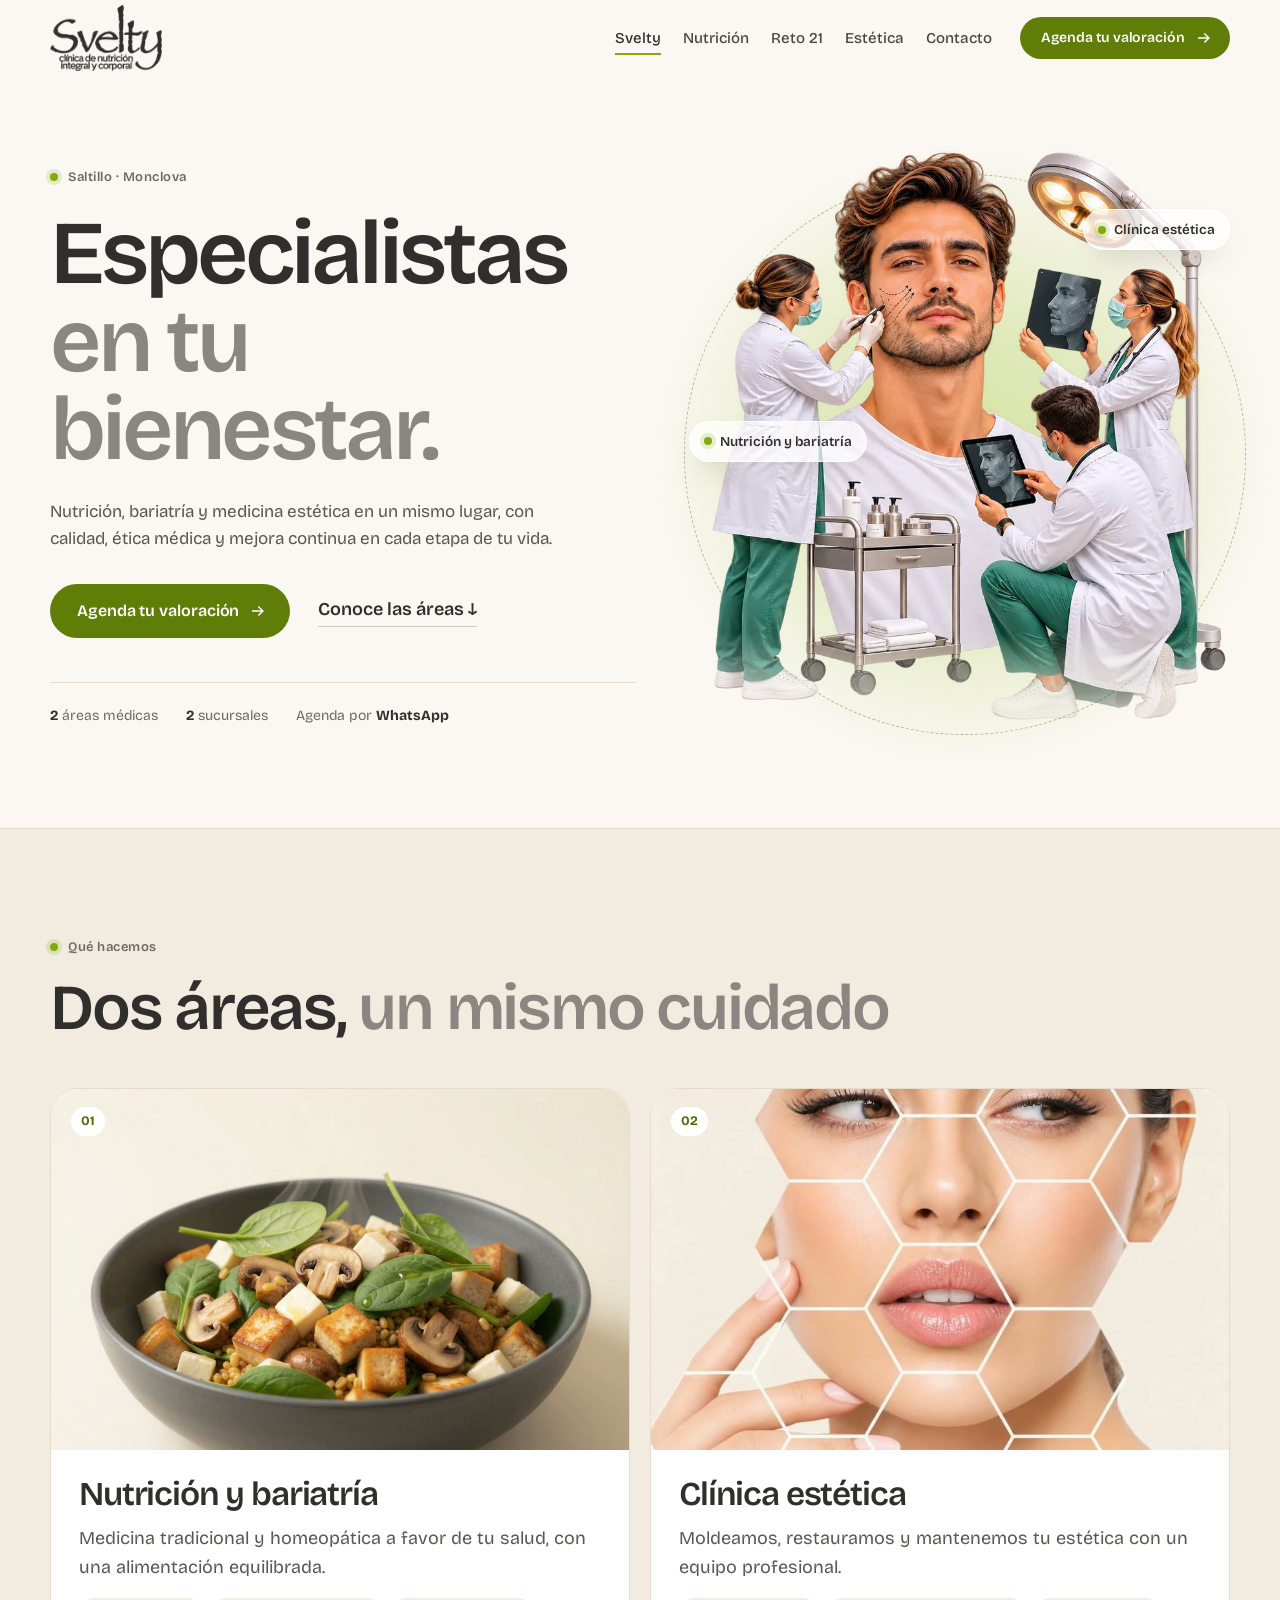
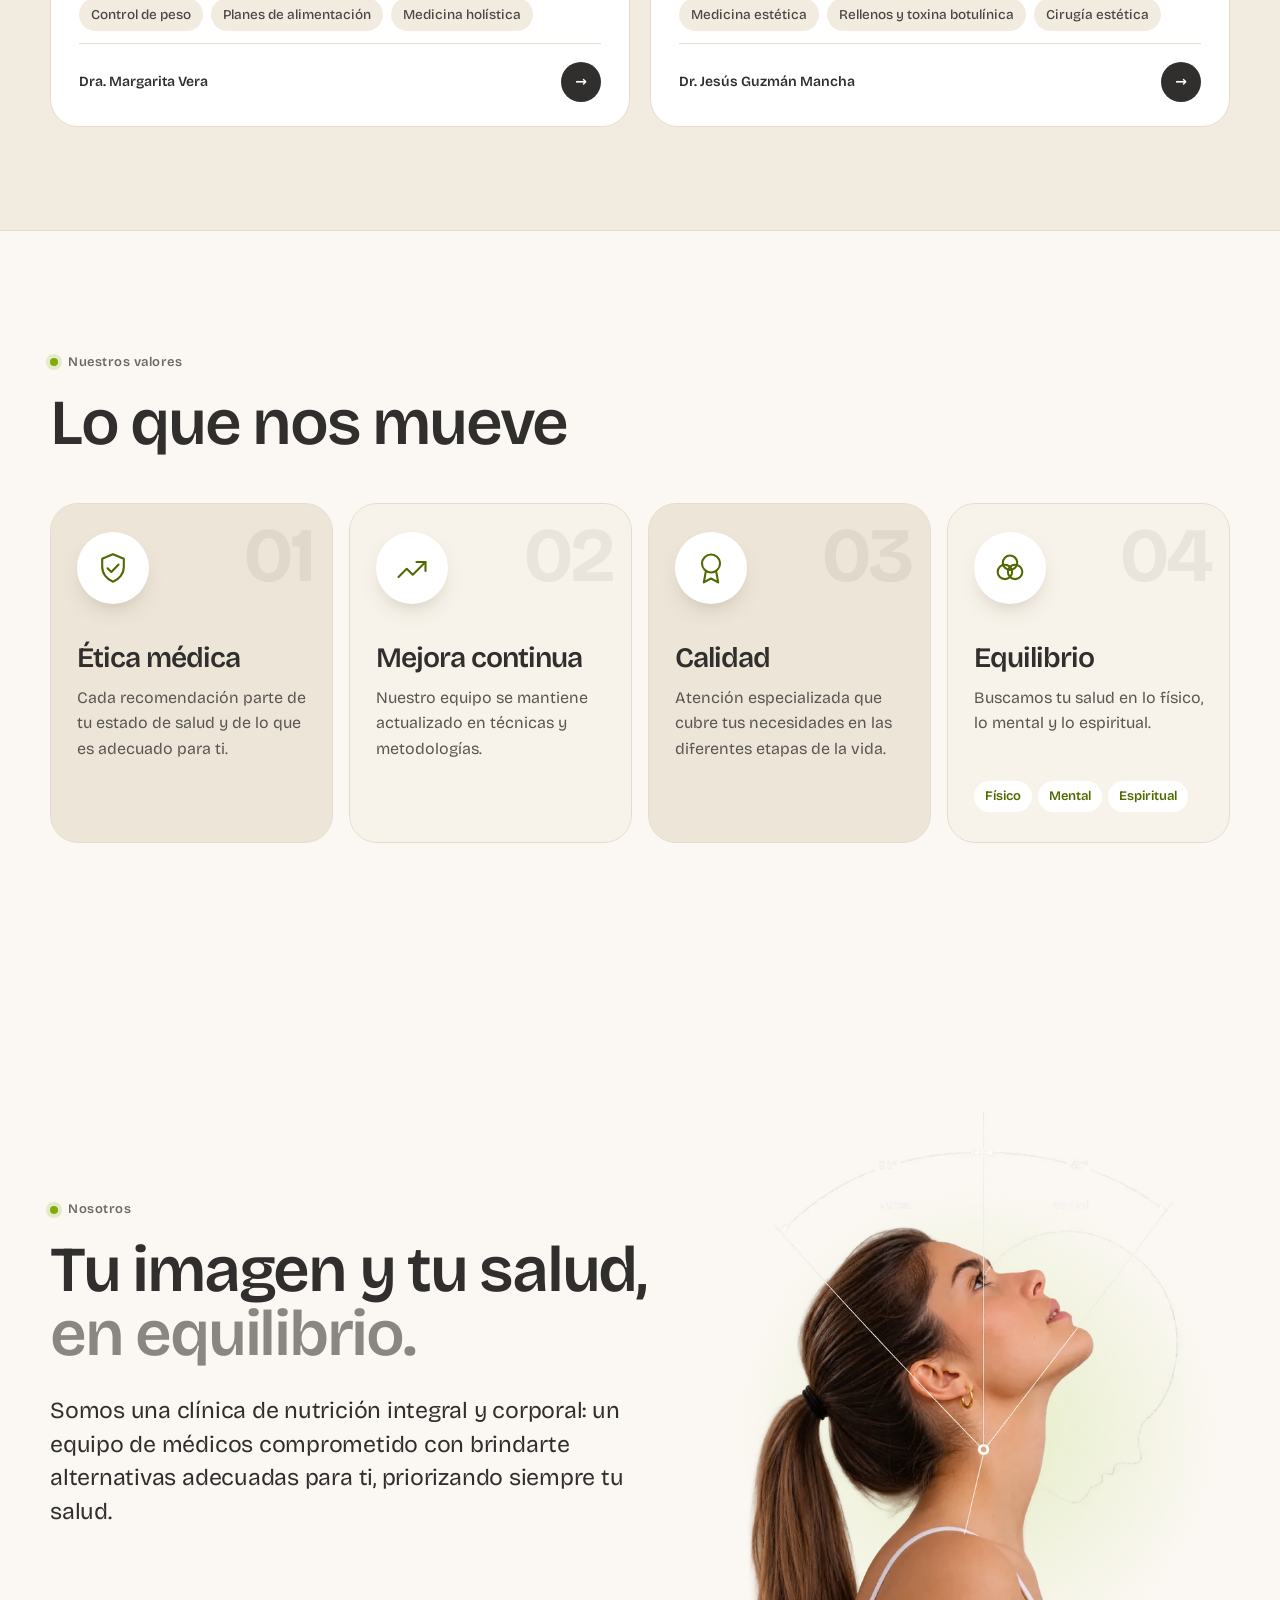
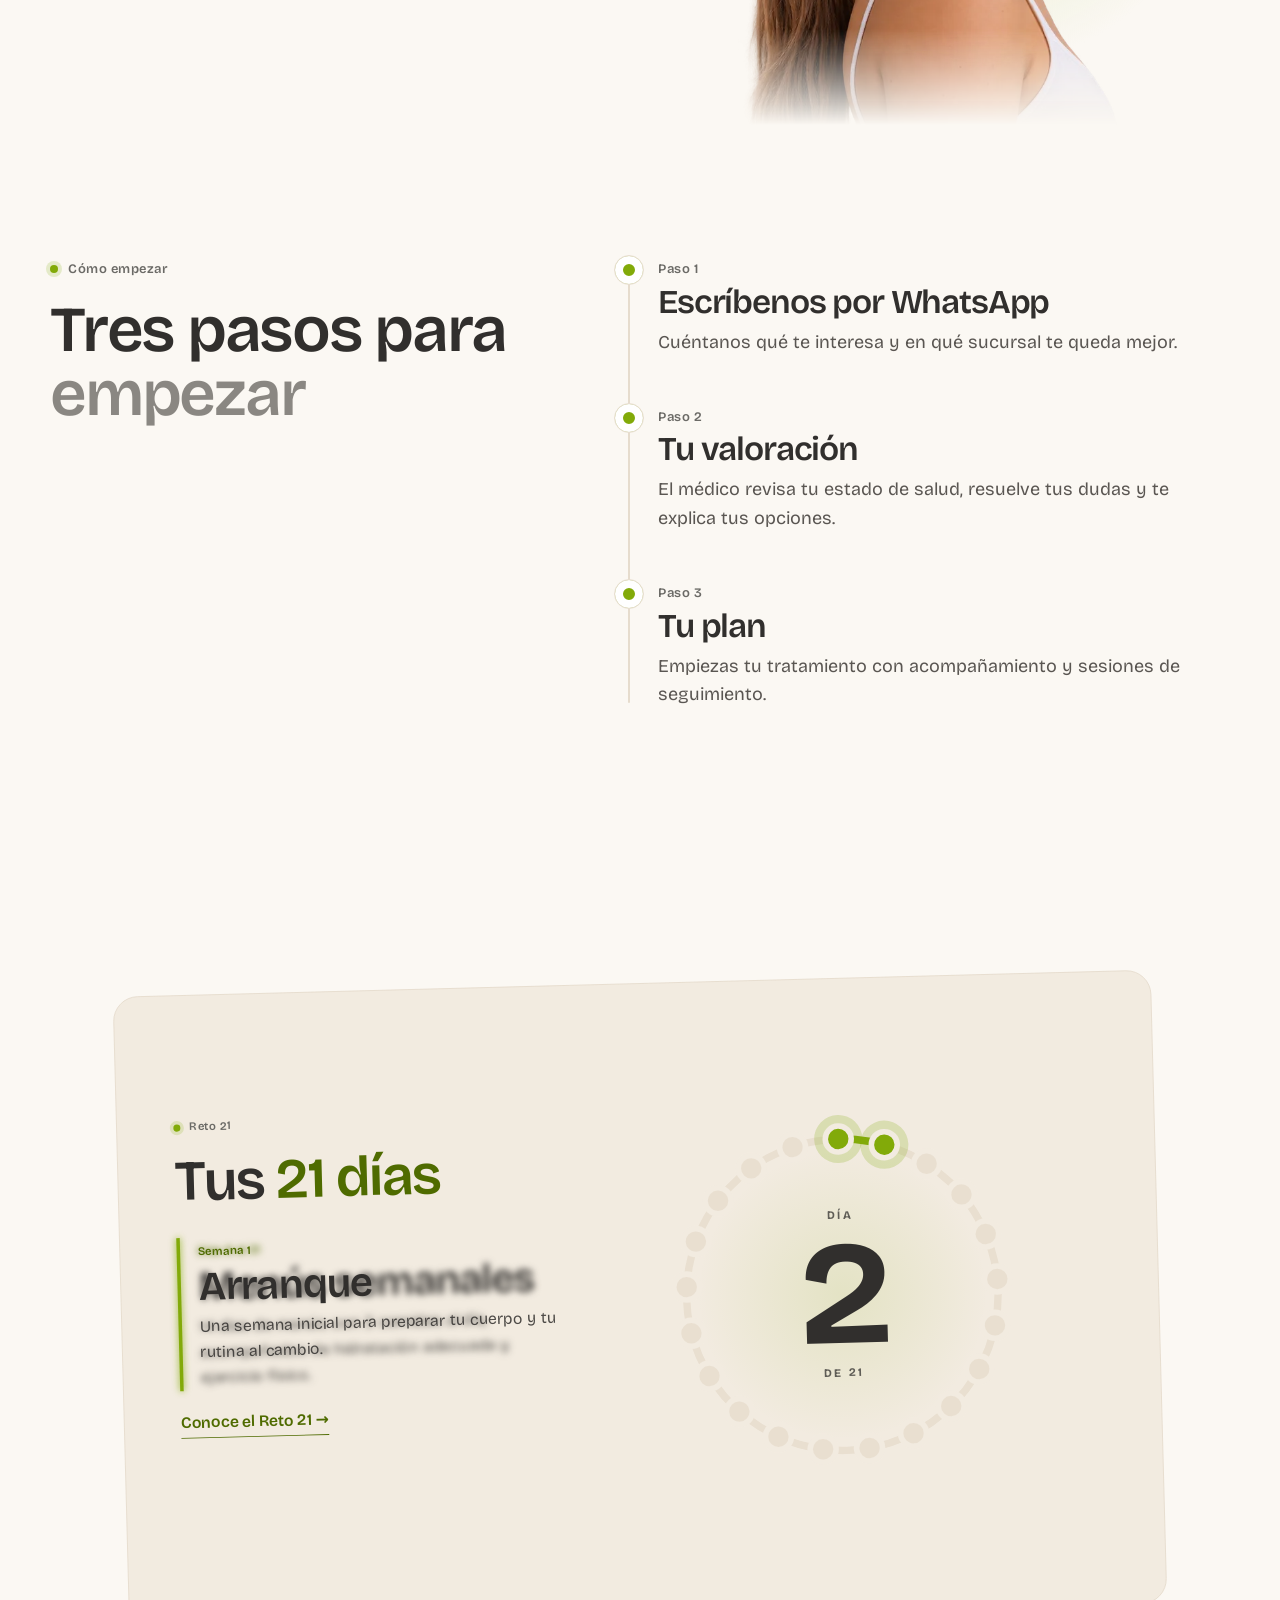
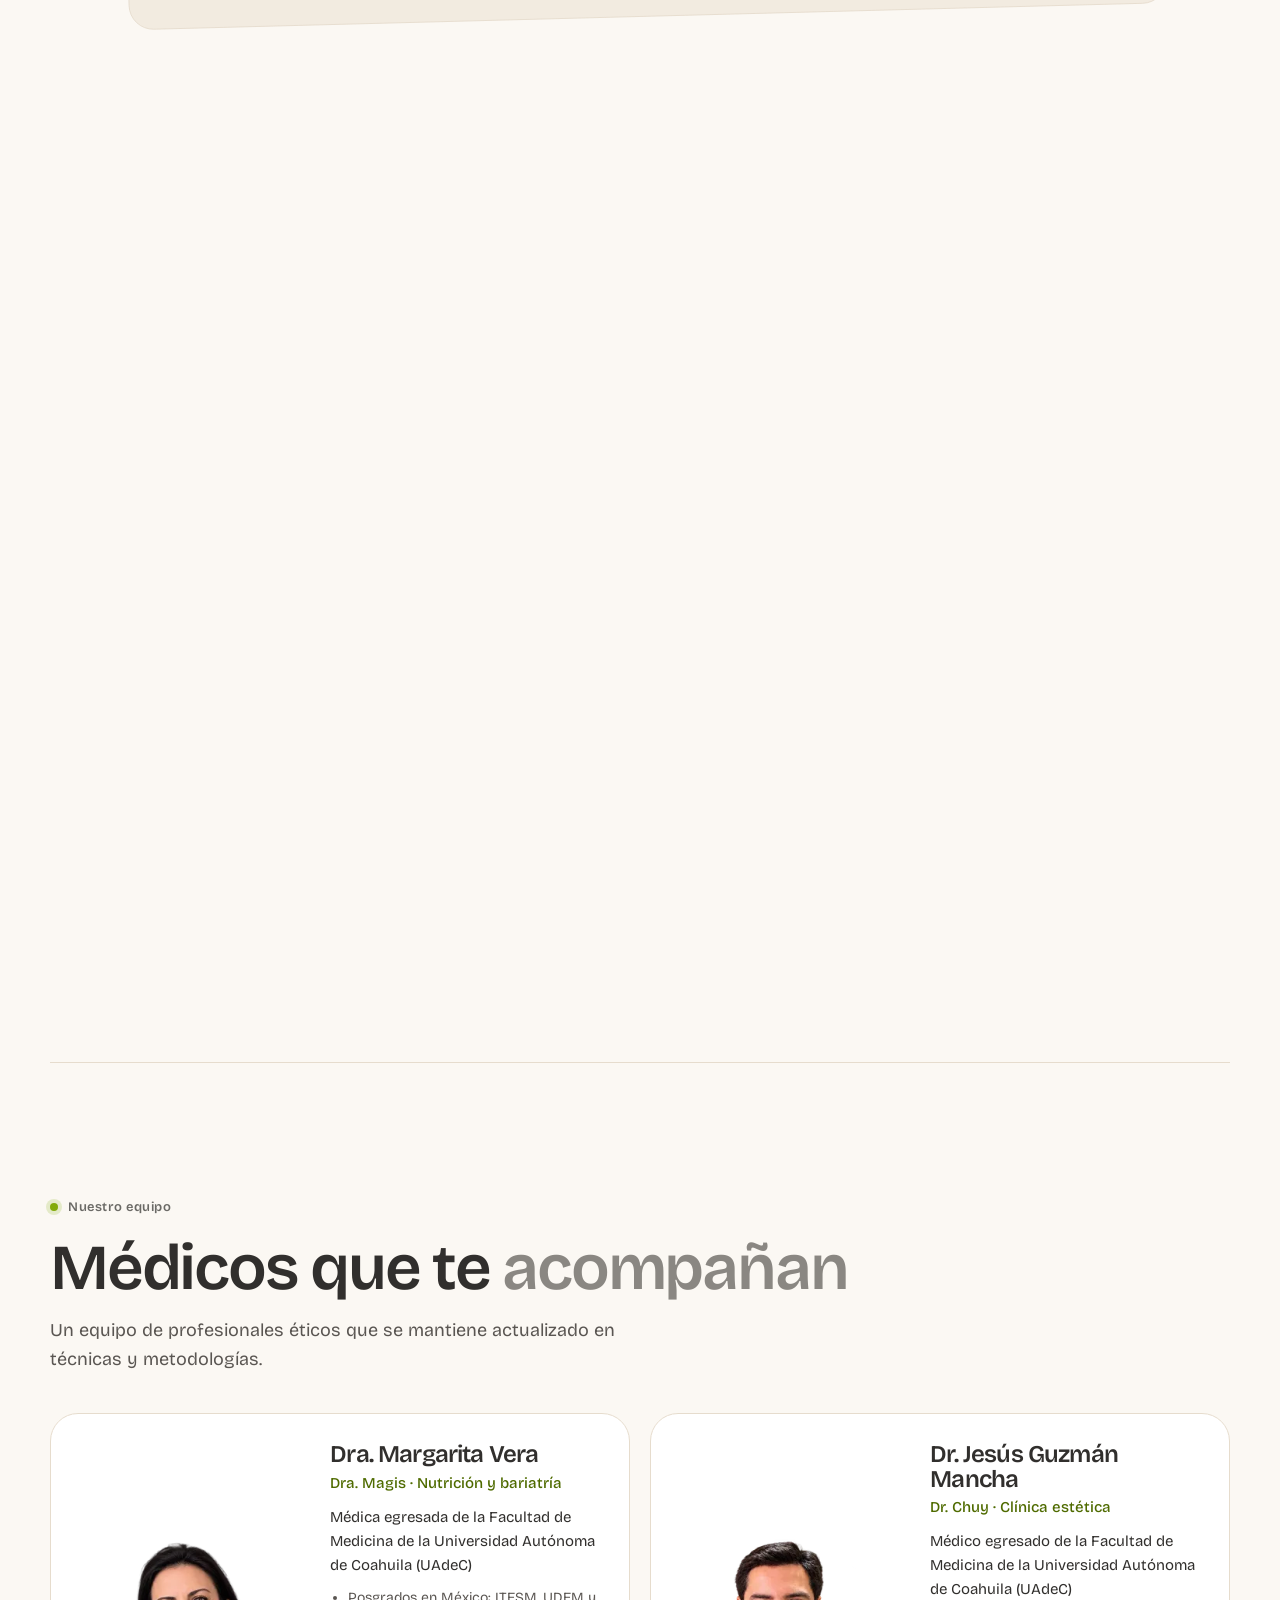
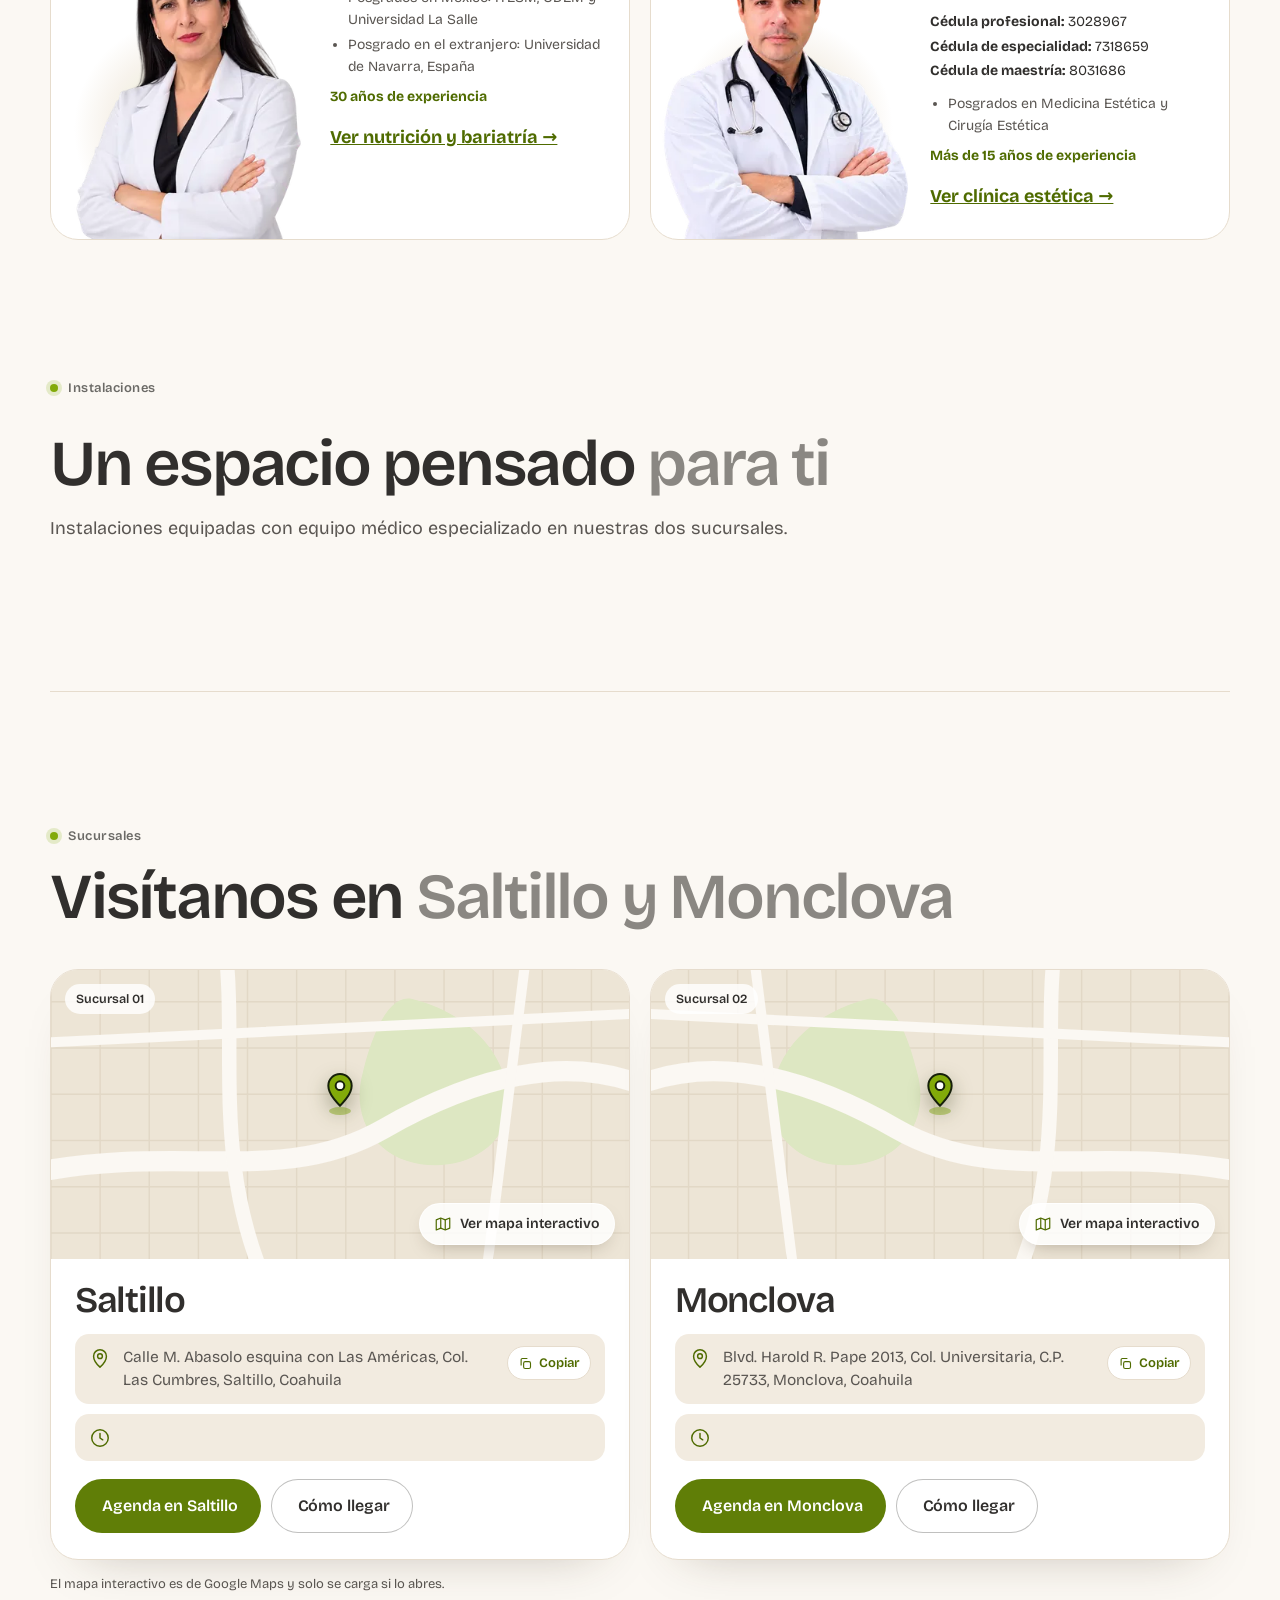
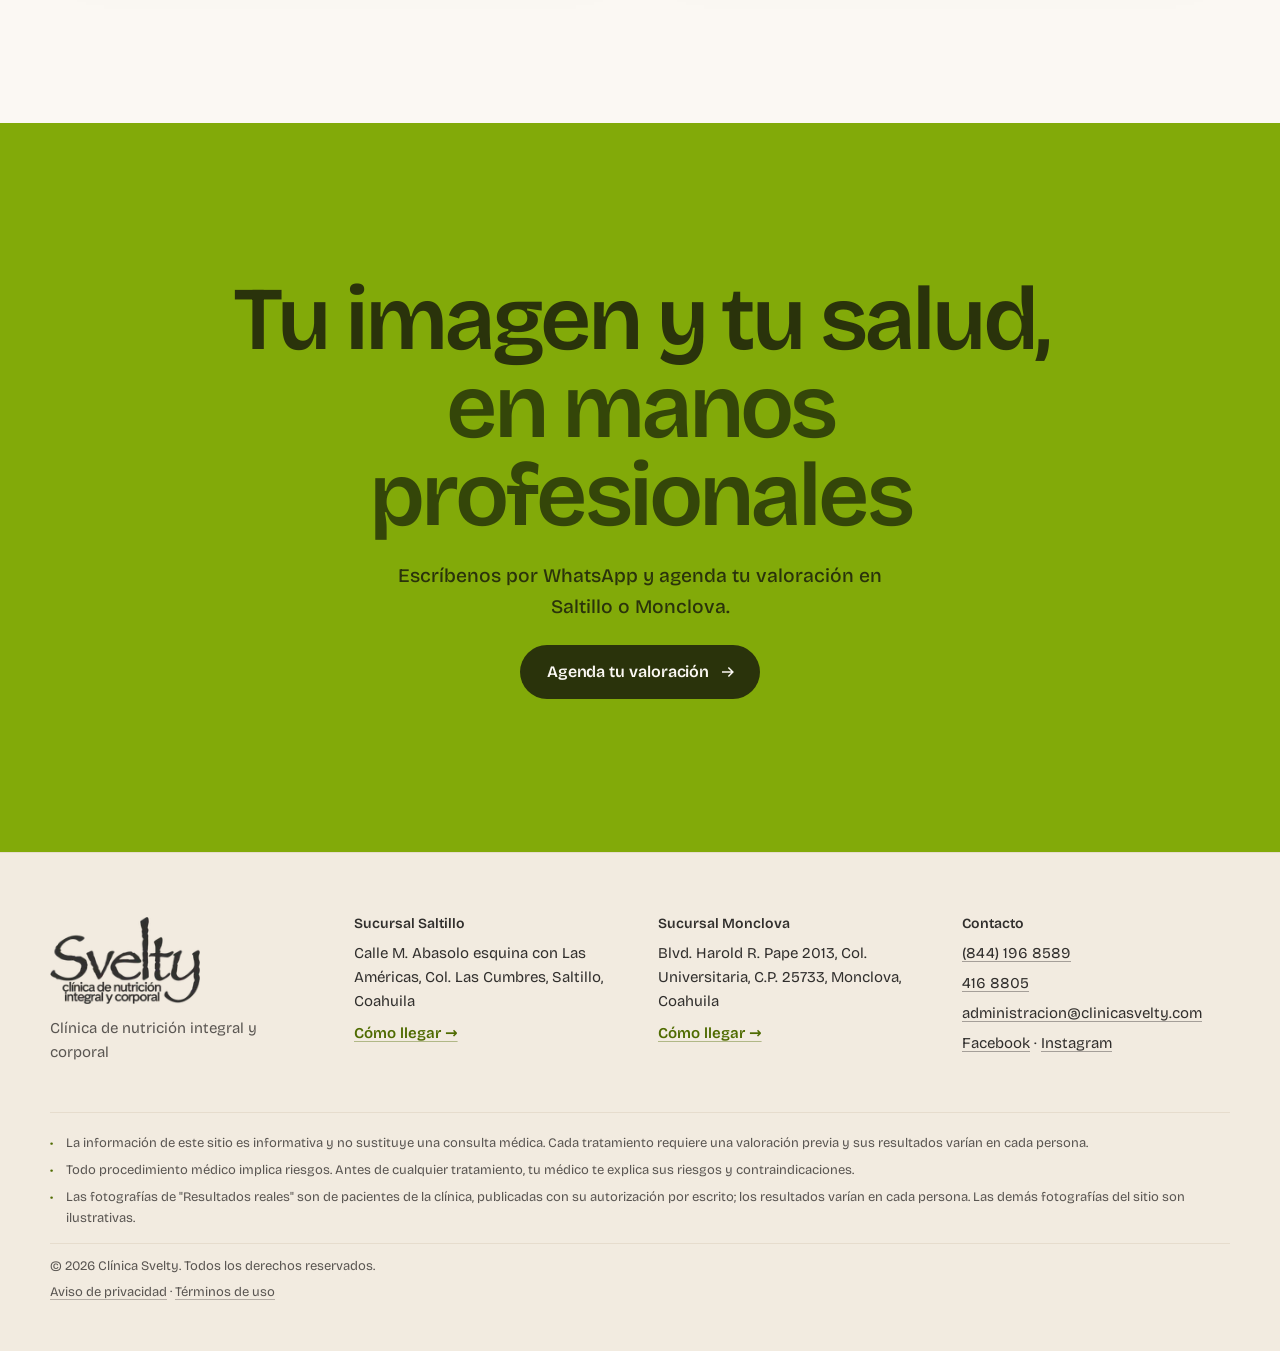
==== commit 9f163d3c: "Sitio Svelty: versión final aprobada por Jany (2026-11-06) Rediseño "clínica premium" (marfil y aren" ====
--- a/index.html
+++ b/index.html
@@ -1,6 +1,2 @@
-<!DOCTYPE html><html lang="es-MX" data-astro-cid-hkbrpulz><head><meta charset="utf-8"><meta name="viewport" content="width=device-width, initial-scale=1, viewport-fit=cover"><title>Clínica Svelty | Nutrición, bariatría y medicina estética en Saltillo y Monclova</title><meta name="description" content="Clínica de nutrición integral y corporal en Saltillo y Monclova: nutrición y bariatría con la Dra. Margarita Vera, medicina y cirugía estética con el Dr. Jesús Guzmán, Reto 21 y nuestro equipo médico."><link rel="canonical" href="https://clinicasvelty.com/"><meta name="theme-color" content="#F7F3E8"><link rel="icon" href="/favicon.png" type="image/png"><meta property="og:type" content="website"><meta property="og:locale" content="es_MX"><meta property="og:site_name" content="Clínica Svelty"><meta property="og:title" content="Clínica Svelty | Nutrición, bariatría y medicina estética en Saltillo y Monclova"><meta property="og:description" content="Clínica de nutrición integral y corporal en Saltillo y Monclova: nutrición y bariatría con la Dra. Margarita Vera, medicina y cirugía estética con el Dr. Jesús Guzmán, Reto 21 y nuestro equipo médico."><meta property="og:url" content="https://clinicasvelty.com/"><script type="application/ld+json">[{"@context":"https://schema.org","@type":"MedicalClinic","name":"Clínica Svelty","url":"https://clinicasvelty.com/","telephone":"+528441968589","email":"clinicasvelty@gmail.com","sameAs":["https://www.facebook.com/Svelty-350867764945192","https://www.instagram.com/clinicasvelty/"],"department":[{"@type":"MedicalClinic","name":"Clínica Svelty Saltillo","address":{"@type":"PostalAddress","streetAddress":"Calle M. Abasolo esquina con Las Américas, Col. Las Cumbres, Saltillo, Coahuila","addressLocality":"Saltillo","addressRegion":"Coahuila","addressCountry":"MX"}},{"@type":"MedicalClinic","name":"Clínica Svelty Monclova","address":{"@type":"PostalAddress","streetAddress":"Blvd. Harold R. Pape 2013, Col. Universitaria, C.P. 25733, Monclova, Coahuila","addressLocality":"Monclova","addressRegion":"Coahuila","addressCountry":"MX"}}]},{"@context":"https://schema.org","@type":"Physician","name":"Dra. Margarita Vera","description":"Médica egresada de la Facultad de Medicina de la Universidad Autónoma de Coahuila (UAdeC). Nutrición y bariatría.","identifier":[],"worksFor":{"@type":"MedicalClinic","name":"Clínica Svelty"},"areaServed":["Saltillo","Monclova"]},{"@context":"https://schema.org","@type":"Physician","name":"Dr. Jesús Guzmán Mancha","description":"Médico egresado de la Facultad de Medicina de la Universidad Autónoma de Coahuila (UAdeC). Clínica estética.","identifier":[{"@type":"PropertyValue","name":"Cédula profesional","value":"3028967"},{"@type":"PropertyValue","name":"Cédula de especialidad","value":"7318659"},{"@type":"PropertyValue","name":"Cédula de maestría","value":"8031686"}],"worksFor":{"@type":"MedicalClinic","name":"Clínica Svelty"},"areaServed":["Saltillo","Monclova"]}]</script><link rel="stylesheet" href="/recursos/Base.BHbITuHh.css"><style>.hero[data-astro-cid-vyevxk66]{align-items:center;min-height:100svh;padding:110px 0 60px;display:grid;position:relative;overflow:hidden}.hero-fondo[data-astro-cid-vyevxk66]{pointer-events:none;transform-origin:75% 45%;position:absolute;inset:0}.hero-sol[data-astro-cid-vyevxk66]{aspect-ratio:1;background:radial-gradient(circle at 35% 35%, #a9c93a, var(--verde) 55%, #6e9107);border-radius:50%;width:min(44vw,680px);position:absolute;top:52%;right:3vw;translate:0 -50%}.hero-visual[data-astro-cid-vyevxk66]{position:absolute;inset:0}.con-visual[data-astro-cid-vyevxk66] .hero-sol[data-astro-cid-vyevxk66]{width:min(38vw,600px);right:8vw}.hero[data-astro-cid-vyevxk66] .a{position:absolute}.hero[data-astro-cid-vyevxk66] .a1{width:130px;top:18%;right:38vw;rotate:-30deg}.hero[data-astro-cid-vyevxk66] .a2{width:120px;bottom:10%;right:4vw}.hero[data-astro-cid-vyevxk66] .a3{width:90px;top:16%;right:8vw;rotate:40deg}.hero[data-astro-cid-vyevxk66] .a4{width:70px;bottom:16%;right:40vw}.hero[data-astro-cid-vyevxk66] .a5{width:110px;top:60%;right:22vw;rotate:160deg}.hero-texto[data-astro-cid-vyevxk66]{z-index:2;position:relative}.hero-texto[data-astro-cid-vyevxk66]>[data-astro-cid-vyevxk66]{max-width:min(560px,48vw)}.hero[data-astro-cid-vyevxk66] h1[data-astro-cid-vyevxk66]{color:var(--olivo);max-width:min(640px,50vw);margin-top:18px;font-size:clamp(46px,6.6vw,104px)}.hero[data-astro-cid-vyevxk66] h1[data-astro-cid-vyevxk66] .it{color:var(--verde-texto)}.hero-p[data-astro-cid-vyevxk66]{max-width:34ch;margin-top:22px;font-size:clamp(18px,1.5vw,21px)}.hero-cta[data-astro-cid-vyevxk66]{flex-wrap:wrap;align-items:center;gap:18px 26px;margin-top:32px;display:flex}.hero-dato[data-astro-cid-vyevxk66]{font-size:15px}.hero-dato[data-astro-cid-vyevxk66] b[data-astro-cid-vyevxk66]{color:var(--verde-texto);font-size:22px}@media (width<=760px){.hero[data-astro-cid-vyevxk66]{align-items:start;min-height:0;padding-top:calc(84px + 64vw)}.hero-texto[data-astro-cid-vyevxk66]>[data-astro-cid-vyevxk66],.hero[data-astro-cid-vyevxk66] h1[data-astro-cid-vyevxk66]{max-width:none}.hero[data-astro-cid-vyevxk66] h1[data-astro-cid-vyevxk66]{font-size:clamp(44px,12.5vw,64px)}.hero-sol[data-astro-cid-vyevxk66]{width:72vw;top:76px;right:-16vw;translate:none}.con-visual[data-astro-cid-vyevxk66] .hero-sol[data-astro-cid-vyevxk66]{width:78vw;right:11vw}.con-visual[data-astro-cid-vyevxk66]{padding-top:calc(110px + 78vw)}.hero[data-astro-cid-vyevxk66] .a1{width:70px;top:120px;right:56vw}.hero[data-astro-cid-vyevxk66] .a3,.hero[data-astro-cid-vyevxk66] .a4{display:none}.con-visual[data-astro-cid-vyevxk66] .a1{top:90px;left:4vw;right:auto}.hero[data-astro-cid-vyevxk66] .a2{width:64px;top:calc(40px + 58vw);bottom:auto;right:4vw}.hero[data-astro-cid-vyevxk66] .a5{width:54px;top:calc(30px + 44vw);right:40vw}}.cierre[data-astro-cid-qreezy6w]{background:var(--verde);color:var(--olivo-2);text-align:center;padding:clamp(90px,12vw,160px) 0;position:relative;overflow:hidden}.cierre-in[data-astro-cid-qreezy6w]{justify-items:center;gap:22px;display:grid;position:relative}.cierre[data-astro-cid-qreezy6w] h2[data-astro-cid-qreezy6w]{max-width:14ch;font-size:clamp(42px,7vw,96px)}.cierre[data-astro-cid-qreezy6w] p[data-astro-cid-qreezy6w]{max-width:40ch;font-size:clamp(18px,1.5vw,21px);font-weight:500}.cierre-lema[data-astro-cid-qreezy6w]{margin-top:10px;font-size:clamp(20px,2vw,26px)}.cierre[data-astro-cid-qreezy6w] .btn-oscuro{background:var(--olivo-2);color:var(--crema)}.cierre[data-astro-cid-qreezy6w] .c-a1{opacity:.5;width:180px;position:absolute;bottom:-30px;left:-40px;rotate:20deg}.cierre[data-astro-cid-qreezy6w] .c-a2{opacity:.6;width:110px;position:absolute;top:30px;right:6vw}
-.linea[data-astro-cid-ihkqewuk]{gap:44px;margin:48px 0 0;padding:0 0 0 44px;list-style:none;display:grid;position:relative}.linea-riel[data-astro-cid-ihkqewuk]{background:var(--crema-2);border-radius:99px;width:4px;position:absolute;top:6px;bottom:6px;left:13px;overflow:hidden}.linea-riel[data-astro-cid-ihkqewuk] i[data-astro-cid-ihkqewuk]{background:var(--verde);transform-origin:top;width:100%;height:100%;display:block}.paso[data-astro-cid-ihkqewuk]{max-width:60ch;position:relative}.paso-punto[data-astro-cid-ihkqewuk]{background:var(--verde);border:6px solid var(--crema);width:30px;height:30px;box-shadow:0 0 0 2px var(--verde);border-radius:50%;position:absolute;top:2px;left:-44px}.paso-et[data-astro-cid-ihkqewuk]{letter-spacing:.16em;text-transform:uppercase;color:var(--verde-texto);font-size:12px;font-weight:700}.paso[data-astro-cid-ihkqewuk] h3[data-astro-cid-ihkqewuk]{color:var(--olivo);margin-top:4px;font-size:clamp(24px,2.6vw,34px)}.paso[data-astro-cid-ihkqewuk] p[data-astro-cid-ihkqewuk]{margin-top:8px}.oscuro .linea-riel[data-astro-cid-ihkqewuk]{background:#fff6}.oscuro .linea-riel[data-astro-cid-ihkqewuk] i[data-astro-cid-ihkqewuk]{background:var(--sobre-bloque)}.oscuro .paso-punto[data-astro-cid-ihkqewuk]{border-color:var(--bloque);background:var(--sobre-bloque);box-shadow:0 0 0 2px var(--sobre-bloque)}.oscuro .paso-et[data-astro-cid-ihkqewuk]{color:var(--sobre-bloque-suave)}.oscuro .paso[data-astro-cid-ihkqewuk] h3[data-astro-cid-ihkqewuk]{color:var(--sobre-bloque)}
-.tarjetas[data-astro-cid-fsshhfpx]{grid-template-columns:repeat(auto-fit,minmax(min(100%,220px),1fr));gap:16px;display:grid}@media (width>=900px){.tarjetas[data-astro-cid-fsshhfpx][style*=--cols]{grid-template-columns:repeat(var(--cols), 1fr)}}.t-oscura[data-astro-cid-fsshhfpx] .tarjeta[data-astro-cid-fsshhfpx]{background:var(--blanco);color:var(--gris);border:2px solid var(--crema-2);border-radius:var(--r-s);flex-direction:column;justify-content:flex-end;gap:8px;min-height:140px;padding:26px 22px;display:flex}.t-oscura[data-astro-cid-fsshhfpx] h3[data-astro-cid-fsshhfpx]{color:var(--verde-texto);font-size:22px}.t-oscura[data-astro-cid-fsshhfpx] p[data-astro-cid-fsshhfpx]{color:var(--tinta-suave);font-size:15px}.t-flor[data-astro-cid-fsshhfpx]{text-align:center;gap:40px}.t-flor[data-astro-cid-fsshhfpx] .t-ico{width:64px;margin:0 auto 18px}.t-flor[data-astro-cid-fsshhfpx] .t-ico-img{object-fit:contain;filter:drop-shadow(0 6px 12px #16200a40);width:80px;height:80px;transition:transform .5s}.t-flor[data-astro-cid-fsshhfpx] .tarjeta[data-astro-cid-fsshhfpx]:hover .t-ico-img{transform:rotate(-8deg)scale(1.08)}.t-flor[data-astro-cid-fsshhfpx] h3[data-astro-cid-fsshhfpx]{color:var(--sobre-bloque);font-size:clamp(24px,2.4vw,32px)}.t-flor[data-astro-cid-fsshhfpx] p[data-astro-cid-fsshhfpx]{color:var(--sobre-bloque-suave);max-width:32ch;margin:10px auto 0}.t-enlace[data-astro-cid-fsshhfpx]{color:var(--verde-texto);margin-top:8px;font-weight:600}
-.reto[data-astro-cid-h2qeshhx]{background:var(--crema);place-items:center;min-height:100svh;display:grid;position:relative;overflow:hidden}.reto-in[data-astro-cid-h2qeshhx]{text-align:center;color:var(--olivo-2);justify-items:center;gap:26px;display:grid;position:relative}.reto-nucleo[data-astro-cid-h2qeshhx]{justify-items:center;gap:14px;display:grid;position:relative}.reto-nucleo[data-astro-cid-h2qeshhx]>[data-astro-cid-h2qeshhx]:not(.reto-circulo){position:relative}.reto-circulo[data-astro-cid-h2qeshhx]{aspect-ratio:1;background:var(--verde);border-radius:50%;width:70vmin;position:absolute;top:50%;left:50%;transform:scale(4)}.reto[data-astro-cid-h2qeshhx] .etiqueta[data-astro-cid-h2qeshhx]{background:var(--olivo-2);color:var(--verde-claro)}.reto-t[data-astro-cid-h2qeshhx]{color:var(--olivo-2);font-size:clamp(64px,14vw,200px);line-height:.9}.reto-t[data-astro-cid-h2qeshhx] span[data-astro-cid-h2qeshhx]{font-family:var(--f-italica);font-style:italic}.reto-texto[data-astro-cid-h2qeshhx]{justify-items:center;gap:22px;max-width:52ch;font-size:clamp(17px,1.4vw,20px);font-weight:500;display:grid;position:relative}.reto-btns[data-astro-cid-h2qeshhx]{flex-wrap:wrap;justify-content:center;gap:12px;display:flex}.reto-btns[data-astro-cid-h2qeshhx] .btn-secundario[data-astro-cid-h2qeshhx],.reto-btns[data-astro-cid-h2qeshhx] .btn-secundario{color:var(--olivo-2)}.reto-btns[data-astro-cid-h2qeshhx] .btn-principal.reto-cta{background:var(--olivo-2);color:var(--crema)}
-.suc-p[data-astro-cid-myrnl77p]{max-width:52ch;margin-top:16px}.suc-g[data-astro-cid-myrnl77p]{grid-template-columns:repeat(auto-fit,minmax(min(100%,340px),1fr));gap:20px;margin-top:40px;display:grid}.suc[data-astro-cid-myrnl77p]{background:var(--blanco);color:var(--gris);border:2px solid var(--crema-2);border-radius:var(--r);align-content:start;gap:10px;padding:32px 28px;display:grid}.suc-num[data-astro-cid-myrnl77p]{color:var(--verde-texto);font-size:56px;font-weight:700;line-height:1}.suc[data-astro-cid-myrnl77p] h3[data-astro-cid-myrnl77p]{color:var(--olivo);font-size:32px}.suc-dir[data-astro-cid-myrnl77p]{color:var(--tinta-suave)}.suc-btns[data-astro-cid-myrnl77p]{flex-wrap:wrap;gap:10px;margin-top:12px;display:flex}.suc[data-astro-cid-myrnl77p] .btn-secundario[data-astro-cid-myrnl77p]{color:var(--olivo)}
-</style><link rel="stylesheet" href="/recursos/index.C6PuGcBu.css"></head><body data-astro-cid-hkbrpulz><a class="saltar" href="#contenido" data-astro-cid-hkbrpulz>Saltar al contenido</a><header class="enc" data-encabezado data-astro-cid-ocp5e6q2><div class="enc-in contenedor" data-astro-cid-ocp5e6q2><a class="enc-logo" href="/" aria-label="Clínica Svelty, inicio" data-astro-cid-ocp5e6q2><img src="/recursos/logo-svelty-gris.DCzFsO-l_2iI584.webp" alt="Svelty, clínica de nutrición integral y corporal" loading="eager" data-astro-cid-ocp5e6q2="true" decoding="async" width="132" height="77"></a><nav class="enc-nav" aria-label="Principal" id="menu" data-astro-cid-ocp5e6q2><ul data-astro-cid-ocp5e6q2><li data-astro-cid-ocp5e6q2><a href="/" aria-current="page" data-astro-cid-ocp5e6q2>Svelty</a></li><li data-astro-cid-ocp5e6q2><a href="/nutricion/" data-astro-cid-ocp5e6q2>Nutrición</a></li><li data-astro-cid-ocp5e6q2><a href="/reto-21/" data-astro-cid-ocp5e6q2>Reto 21</a></li><li data-astro-cid-ocp5e6q2><a href="/estetica/" data-astro-cid-ocp5e6q2>Estética</a></li><li data-astro-cid-ocp5e6q2><a href="/contacto/" data-astro-cid-ocp5e6q2>Contacto</a></li></ul><a class="btn btn-principal enc-cta" href="https://wa.me/528441968589?text=Hola%2C%20vengo%20del%20sitio%20web%20y%20me%20interesa%20*una%20valoraci%C3%B3n*." data-agenda="una valoración" target="_blank" rel="noopener">Agenda tu valoración<svg width="18" height="18" viewBox="0 0 24 24" aria-hidden="true"><path fill="currentColor" d="M13.2 5.3 19.9 12l-6.7 6.7-1.4-1.4 4.3-4.3H4v-2h12.1l-4.3-4.3z"></path></svg></a></nav><button class="enc-menu" aria-expanded="false" aria-controls="menu" data-menu data-astro-cid-ocp5e6q2><span class="sr-only" data-astro-cid-ocp5e6q2>Abrir menú</span><span data-astro-cid-ocp5e6q2></span><span data-astro-cid-ocp5e6q2></span></button></div></header><main id="contenido" data-astro-cid-hkbrpulz><section class="hero" data-hero data-astro-cid-vyevxk66><div class="hero-fondo" data-hero-fondo aria-hidden="true" data-astro-cid-vyevxk66><div class="hero-sol" data-astro-cid-vyevxk66></div><svg class="adorno a a1" viewBox="0 0 100 100" aria-hidden="true" data-parallax="0.5" style><g fill="var(--verde)"><path d="M50 4C22 20 10 48 18 78c3 10 10 16 18 18 2-26 10-48 26-66-14 20-20 42-20 66 26-6 42-30 40-58C80 22 66 10 50 4Z"></path></g></svg><svg class="adorno a a2" viewBox="0 0 100 100" aria-hidden="true" data-parallax="0.25" style><g><circle cx="50" cy="50" r="46" fill="var(--verde)"></circle><circle cx="50" cy="50" r="38" fill="#F2F7D8"></circle><path fill="var(--verde)" opacity=".55" transform="rotate(0 50 50)" d="M50 50 L46 16 Q50 13 54 16 Z"></path><path fill="var(--verde)" opacity=".55" transform="rotate(45 50 50)" d="M50 50 L46 16 Q50 13 54 16 Z"></path><path fill="var(--verde)" opacity=".55" transform="rotate(90 50 50)" d="M50 50 L46 16 Q50 13 54 16 Z"></path><path fill="var(--verde)" opacity=".55" transform="rotate(135 50 50)" d="M50 50 L46 16 Q50 13 54 16 Z"></path><path fill="var(--verde)" opacity=".55" transform="rotate(180 50 50)" d="M50 50 L46 16 Q50 13 54 16 Z"></path><path fill="var(--verde)" opacity=".55" transform="rotate(225 50 50)" d="M50 50 L46 16 Q50 13 54 16 Z"></path><path fill="var(--verde)" opacity=".55" transform="rotate(270 50 50)" d="M50 50 L46 16 Q50 13 54 16 Z"></path><path fill="var(--verde)" opacity=".55" transform="rotate(315 50 50)" d="M50 50 L46 16 Q50 13 54 16 Z"></path><circle cx="50" cy="50" r="4" fill="#F2F7D8"></circle></g></svg><svg class="adorno a a3" viewBox="0 0 100 100" aria-hidden="true" data-parallax="0.7" style><g fill="var(--olivo)"><path d="M50 4C22 20 10 48 18 78c3 10 10 16 18 18 2-26 10-48 26-66-14 20-20 42-20 66 26-6 42-30 40-58C80 22 66 10 50 4Z"></path></g></svg><svg class="adorno a a4" viewBox="0 0 100 100" aria-hidden="true" data-parallax="0.35" style><g fill="var(--verde-claro)"><ellipse cx="50" cy="26" rx="11" ry="22" transform="rotate(0 50 50)"></ellipse><ellipse cx="50" cy="26" rx="11" ry="22" transform="rotate(60 50 50)"></ellipse><ellipse cx="50" cy="26" rx="11" ry="22" transform="rotate(120 50 50)"></ellipse><ellipse cx="50" cy="26" rx="11" ry="22" transform="rotate(180 50 50)"></ellipse><ellipse cx="50" cy="26" rx="11" ry="22" transform="rotate(240 50 50)"></ellipse><ellipse cx="50" cy="26" rx="11" ry="22" transform="rotate(300 50 50)"></ellipse><circle cx="50" cy="50" r="9" fill="var(--olivo)"></circle></g></svg><svg class="adorno a a5" viewBox="0 0 100 100" aria-hidden="true" data-parallax="0.9" style><g fill="#A9C93A"><path d="M50 4C22 20 10 48 18 78c3 10 10 16 18 18 2-26 10-48 26-66-14 20-20 42-20 66 26-6 42-30 40-58C80 22 66 10 50 4Z"></path></g></svg></div><div class="contenedor hero-texto" data-hero-texto data-astro-cid-vyevxk66><p class="etiqueta" data-astro-cid-vyevxk66>Saltillo · Monclova</p><h1 data-palabras="ya" data-astro-cid-vyevxk66>Especialistas <span class="it" data-astro-cid-vyevxk66>en tu bienestar.</span></h1><p class="hero-p" data-aparece="ya" data-astro-cid-vyevxk66>Nutrición, bariatría y medicina estética en un mismo lugar, con calidad, ética médica y mejora continua en cada etapa de tu vida.</p><div class="hero-cta" data-aparece="ya" data-astro-cid-vyevxk66><a class="btn btn-principal " href="https://wa.me/528441968589?text=Hola%2C%20vengo%20del%20sitio%20web%20y%20me%20interesa%20*una%20valoraci%C3%B3n*." data-agenda="una valoración" target="_blank" rel="noopener">Agenda tu valoración<svg width="18" height="18" viewBox="0 0 24 24" aria-hidden="true"><path fill="currentColor" d="M13.2 5.3 19.9 12l-6.7 6.7-1.4-1.4 4.3-4.3H4v-2h12.1l-4.3-4.3z"></path></svg></a></div></div></section><section class="contenedor seccion areas" data-astro-cid-lcdefpme><p class="etiqueta">Qué hacemos</p><h2 class="titulo-seccion " data-palabras>Dos áreas, <span class="it">un mismo cuidado</span></h2><div class="areas-g" data-astro-cid-lcdefpme><a class="area area-0" href="/nutricion/" data-aparece data-astro-cid-lcdefpme><svg class="adorno area-ico" viewBox="0 0 100 100" aria-hidden="true" style><g fill="var(--verde)"><path d="M50 4C22 20 10 48 18 78c3 10 10 16 18 18 2-26 10-48 26-66-14 20-20 42-20 66 26-6 42-30 40-58C80 22 66 10 50 4Z"></path></g></svg><span class="area-num" data-astro-cid-lcdefpme>01</span><h3 data-astro-cid-lcdefpme>Nutrición y bariatría</h3><p data-astro-cid-lcdefpme>Medicina tradicional y homeopática a favor de tu salud, con una alimentación equilibrada.</p><ul data-astro-cid-lcdefpme><li data-astro-cid-lcdefpme>Control de peso</li><li data-astro-cid-lcdefpme>Planes de alimentación</li><li data-astro-cid-lcdefpme>Medicina holística</li></ul><span class="area-doc" data-astro-cid-lcdefpme>Dra. Margarita Vera</span><span class="area-ir" data-astro-cid-lcdefpme>Conocer el área →</span></a><a class="area area-1" href="/estetica/" data-aparece data-astro-cid-lcdefpme><svg class="adorno area-ico" viewBox="0 0 100 100" aria-hidden="true" style><g fill="var(--verde-claro)"><ellipse cx="50" cy="26" rx="11" ry="22" transform="rotate(0 50 50)"></ellipse><ellipse cx="50" cy="26" rx="11" ry="22" transform="rotate(60 50 50)"></ellipse><ellipse cx="50" cy="26" rx="11" ry="22" transform="rotate(120 50 50)"></ellipse><ellipse cx="50" cy="26" rx="11" ry="22" transform="rotate(180 50 50)"></ellipse><ellipse cx="50" cy="26" rx="11" ry="22" transform="rotate(240 50 50)"></ellipse><ellipse cx="50" cy="26" rx="11" ry="22" transform="rotate(300 50 50)"></ellipse><circle cx="50" cy="50" r="9" fill="var(--olivo)"></circle></g></svg><span class="area-num" data-astro-cid-lcdefpme>02</span><h3 data-astro-cid-lcdefpme>Clínica estética</h3><p data-astro-cid-lcdefpme>Moldeamos, restauramos y mantenemos tu estética con un equipo profesional.</p><ul data-astro-cid-lcdefpme><li data-astro-cid-lcdefpme>Medicina estética</li><li data-astro-cid-lcdefpme>Rellenos y bótox</li><li data-astro-cid-lcdefpme>Cirugía estética</li></ul><span class="area-doc" data-astro-cid-lcdefpme>Dr. Jesús Guzmán Mancha</span><span class="area-ir" data-astro-cid-lcdefpme>Conocer el área →</span></a></div></section><section class="contenedor seccion somos" id="nosotros" data-astro-cid-lcdefpme><p class="etiqueta">Nosotros</p><h2 class="titulo-seccion " data-palabras>Tu imagen y tu salud, <span class="it">en equilibrio.</span></h2><p class="somos-p" data-aparece data-astro-cid-lcdefpme>Somos una clínica de nutrición integral y corporal: un equipo de médicos comprometido con brindarte alternativas adecuadas para ti, priorizando siempre tu salud.</p></section><svg class="onda" viewBox="0 0 1440 90" preserveAspectRatio="none" aria-hidden="true" style="background:transparent;"><path data-onda fill="var(--bloque)" d="M0,52 C180,18 360,10 540,34 C720,58 900,86 1080,70 C1260,54 1350,30 1440,40 L1440,90 L0,90 Z"></path></svg><section class="oscuro" data-astro-cid-lcdefpme><div class="contenedor seccion valores" data-astro-cid-lcdefpme><h2 class="valores-t" data-astro-cid-lcdefpme>Lo que nos mueve</h2><div class="tarjetas t-flor" style="--cols:4" data-astro-cid-fsshhfpx><article class="tarjeta" data-aparece data-astro-cid-fsshhfpx><img src="/recursos/etica.B00emk3M_ZMfMw4.webp" alt data-astro-cid-fsshhfpx="true" loading="lazy" decoding="async" width="160" height="146" class="t-ico t-ico-img"><h3 data-astro-cid-fsshhfpx>Ética médica</h3><p data-astro-cid-fsshhfpx>Cada recomendación parte de tu estado de salud y de lo que es adecuado para ti.</p></article><article class="tarjeta" data-aparece data-astro-cid-fsshhfpx><img src="/recursos/mejora.B6mkV-2l_Z2gp2Gn.webp" alt data-astro-cid-fsshhfpx="true" loading="lazy" decoding="async" width="160" height="157" class="t-ico t-ico-img"><h3 data-astro-cid-fsshhfpx>Mejora continua</h3><p data-astro-cid-fsshhfpx>Nuestro equipo se mantiene actualizado en técnicas y metodologías.</p></article><article class="tarjeta" data-aparece data-astro-cid-fsshhfpx><img src="/recursos/calidad.CsztrwF3_ZnK1nL.webp" alt data-astro-cid-fsshhfpx="true" loading="lazy" decoding="async" width="160" height="177" class="t-ico t-ico-img"><h3 data-astro-cid-fsshhfpx>Calidad</h3><p data-astro-cid-fsshhfpx>Atención especializada que cubre tus necesidades en las diferentes etapas de la vida.</p></article><article class="tarjeta" data-aparece data-astro-cid-fsshhfpx><img src="/recursos/equilibrio.DVFnLUwO_1mVK1t.webp" alt data-astro-cid-fsshhfpx="true" loading="lazy" decoding="async" width="160" height="178" class="t-ico t-ico-img"><h3 data-astro-cid-fsshhfpx>Equilibrio</h3><p data-astro-cid-fsshhfpx>Buscamos tu salud en lo físico, lo mental y lo espiritual.</p></article></div></div><!-- ¿A quién ayudamos? --><div class="contenedor seccion ayudamos" data-astro-cid-lcdefpme><p class="etiqueta">¿A quién ayudamos?</p><h2 class="titulo-seccion " data-palabras>Hombres y mujeres que buscan <span class="it">un cambio saludable</span></h2><p class="ay-p" data-aparece data-astro-cid-lcdefpme>Junto con nuestro equipo, te acompañamos a alcanzar tus objetivos de manera saludable.</p><div class="ay-g" data-astro-cid-lcdefpme><div class="tarjetas t-flor" style="--cols:3" data-astro-cid-fsshhfpx><article class="tarjeta" data-aparece data-astro-cid-fsshhfpx><svg class="adorno t-ico" viewBox="0 0 100 100" aria-hidden="true" style><g fill="var(--blanco)"><ellipse cx="50" cy="26" rx="11" ry="22" transform="rotate(0 50 50)"></ellipse><ellipse cx="50" cy="26" rx="11" ry="22" transform="rotate(60 50 50)"></ellipse><ellipse cx="50" cy="26" rx="11" ry="22" transform="rotate(120 50 50)"></ellipse><ellipse cx="50" cy="26" rx="11" ry="22" transform="rotate(180 50 50)"></ellipse><ellipse cx="50" cy="26" rx="11" ry="22" transform="rotate(240 50 50)"></ellipse><ellipse cx="50" cy="26" rx="11" ry="22" transform="rotate(300 50 50)"></ellipse><circle cx="50" cy="50" r="9" fill="var(--olivo)"></circle></g></svg><h3 data-astro-cid-fsshhfpx>Reforzar una zona</h3><p data-astro-cid-fsshhfpx>Si quieres mejorar un área del cuerpo que ya has intentado cambiar.</p></article><article class="tarjeta" data-aparece data-astro-cid-fsshhfpx><svg class="adorno t-ico" viewBox="0 0 100 100" aria-hidden="true" style><g fill="var(--blanco)"><ellipse cx="50" cy="26" rx="11" ry="22" transform="rotate(0 50 50)"></ellipse><ellipse cx="50" cy="26" rx="11" ry="22" transform="rotate(60 50 50)"></ellipse><ellipse cx="50" cy="26" rx="11" ry="22" transform="rotate(120 50 50)"></ellipse><ellipse cx="50" cy="26" rx="11" ry="22" transform="rotate(180 50 50)"></ellipse><ellipse cx="50" cy="26" rx="11" ry="22" transform="rotate(240 50 50)"></ellipse><ellipse cx="50" cy="26" rx="11" ry="22" transform="rotate(300 50 50)"></ellipse><circle cx="50" cy="50" r="9" fill="var(--olivo)"></circle></g></svg><h3 data-astro-cid-fsshhfpx>Cambiar hábitos</h3><p data-astro-cid-fsshhfpx>Si buscas un nuevo estilo de vida que le dé prioridad a tu salud.</p></article><article class="tarjeta" data-aparece data-astro-cid-fsshhfpx><svg class="adorno t-ico" viewBox="0 0 100 100" aria-hidden="true" style><g fill="var(--blanco)"><ellipse cx="50" cy="26" rx="11" ry="22" transform="rotate(0 50 50)"></ellipse><ellipse cx="50" cy="26" rx="11" ry="22" transform="rotate(60 50 50)"></ellipse><ellipse cx="50" cy="26" rx="11" ry="22" transform="rotate(120 50 50)"></ellipse><ellipse cx="50" cy="26" rx="11" ry="22" transform="rotate(180 50 50)"></ellipse><ellipse cx="50" cy="26" rx="11" ry="22" transform="rotate(240 50 50)"></ellipse><ellipse cx="50" cy="26" rx="11" ry="22" transform="rotate(300 50 50)"></ellipse><circle cx="50" cy="50" r="9" fill="var(--olivo)"></circle></g></svg><h3 data-astro-cid-fsshhfpx>Ver cambios en ti</h3><p data-astro-cid-fsshhfpx>Si quieres notar cambios en tu apariencia.</p></article></div></div></div></section><svg class="onda" viewBox="0 0 1440 90" preserveAspectRatio="none" aria-hidden="true" style="background:var(--bloque);"><path data-onda fill="var(--crema)" d="M0,52 C180,18 360,10 540,34 C720,58 900,86 1080,70 C1260,54 1350,30 1440,40 L1440,90 L0,90 Z"></path></svg><section class="contenedor seccion proceso" data-astro-cid-lcdefpme><div class="pr-cab" data-astro-cid-lcdefpme><p class="etiqueta">Cómo empezar</p><h2 class="titulo-seccion " data-palabras>Tres pasos para <span class="it">empezar</span></h2></div><ol class="linea" data-linea data-astro-cid-ihkqewuk><span class="linea-riel" aria-hidden="true" data-astro-cid-ihkqewuk><i data-linea-avance data-astro-cid-ihkqewuk></i></span><li class="paso" data-aparece data-astro-cid-ihkqewuk><span class="paso-punto" aria-hidden="true" data-astro-cid-ihkqewuk></span><span class="paso-et" data-astro-cid-ihkqewuk>Paso 1</span><h3 data-astro-cid-ihkqewuk>Escríbenos por WhatsApp</h3><p data-astro-cid-ihkqewuk>Cuéntanos qué te interesa y en qué sucursal te queda mejor.</p></li><li class="paso" data-aparece data-astro-cid-ihkqewuk><span class="paso-punto" aria-hidden="true" data-astro-cid-ihkqewuk></span><span class="paso-et" data-astro-cid-ihkqewuk>Paso 2</span><h3 data-astro-cid-ihkqewuk>Tu valoración</h3><p data-astro-cid-ihkqewuk>El médico revisa tu estado de salud, resuelve tus dudas y te explica tus opciones.</p></li><li class="paso" data-aparece data-astro-cid-ihkqewuk><span class="paso-punto" aria-hidden="true" data-astro-cid-ihkqewuk></span><span class="paso-et" data-astro-cid-ihkqewuk>Paso 3</span><h3 data-astro-cid-ihkqewuk>Tu plan</h3><p data-astro-cid-ihkqewuk>Empiezas tu tratamiento con acompañamiento y sesiones de seguimiento.</p></li></ol></section><section class="reto" data-reto aria-labelledby="reto-t" data-astro-cid-h2qeshhx><div class="contenedor reto-in" data-astro-cid-h2qeshhx><div class="reto-nucleo" data-astro-cid-h2qeshhx><div class="reto-circulo" data-reto-circulo aria-hidden="true" data-astro-cid-h2qeshhx></div><p class="etiqueta" data-astro-cid-h2qeshhx>Programa</p><h2 id="reto-t" class="reto-t" data-reto-numero data-astro-cid-h2qeshhx>Reto <span data-astro-cid-h2qeshhx>21</span></h2></div><div class="reto-texto" data-reto-texto data-astro-cid-h2qeshhx><p data-astro-cid-h2qeshhx>21 días para que tus hábitos alimenticios te beneficien en tu día a día, con menús, equivalencias y acompañamiento en línea.</p><div class="reto-btns" data-astro-cid-h2qeshhx><a class="btn btn-secundario" href="/reto-21/" data-astro-cid-h2qeshhx>Conoce el Reto 21</a><a class="btn btn-principal reto-cta" href="https://wa.me/528441968589?text=Hola%2C%20vengo%20del%20sitio%20web%20y%20me%20interesa%20*el%20Reto%2021*." data-agenda="el Reto 21" target="_blank" rel="noopener">Quiero unirme<svg width="18" height="18" viewBox="0 0 24 24" aria-hidden="true"><path fill="currentColor" d="M13.2 5.3 19.9 12l-6.7 6.7-1.4-1.4 4.3-4.3H4v-2h12.1l-4.3-4.3z"></path></svg></a></div></div></div></section><svg class="onda" viewBox="0 0 1440 90" preserveAspectRatio="none" aria-hidden="true" style="background:var(--verde);"><path data-onda fill="var(--crema)" d="M0,52 C180,18 360,10 540,34 C720,58 900,86 1080,70 C1260,54 1350,30 1440,40 L1440,90 L0,90 Z"></path></svg><section class="contenedor seccion equipo" data-astro-cid-lcdefpme><p class="etiqueta">Nuestro equipo</p><h2 class="titulo-seccion " data-palabras>Médicos que te <span class="it">acompañan</span></h2><p class="eq-p" data-aparece data-astro-cid-lcdefpme>Un equipo de profesionales éticos que se mantiene actualizado en técnicas y metodologías.</p><div class="eq-g" data-astro-cid-lcdefpme><article class="doc" data-aparece data-astro-cid-lcdefpme><div class="doc-foto" data-descubre data-astro-cid-lcdefpme><img src="/recursos/dra-magis.CSCjmXH-_1DIUmx.webp" srcset="/recursos/dra-magis.CSCjmXH-_10blxJ.webp 280w, /recursos/dra-magis.CSCjmXH-_u3GMl.webp 440w" alt="Dra. Margarita Vera" sizes="(max-width: 480px) 80vw, 200px" data-astro-cid-lcdefpme="true" loading="lazy" decoding="async" width="1145" height="1374"></div><div data-astro-cid-lcdefpme><h3 data-astro-cid-lcdefpme>Dra. Margarita Vera</h3><p class="doc-area it" data-astro-cid-lcdefpme>Dra. Magis · Nutrición y bariatría</p><p class="doc-tit" data-astro-cid-lcdefpme>Médica egresada de la Facultad de Medicina de la Universidad Autónoma de Coahuila (UAdeC)</p><ul class="doc-form" data-astro-cid-lcdefpme><li data-astro-cid-lcdefpme>Posgrados en México: ITESM, UDEM y Universidad La Salle</li><li data-astro-cid-lcdefpme>Posgrado en el extranjero: Universidad de Navarra, España</li></ul><p class="doc-exp" data-astro-cid-lcdefpme>30 años de experiencia</p><a class="doc-ir" href="/nutricion/" data-astro-cid-lcdefpme>Ver nutrición y bariatría →</a></div></article><article class="doc" data-aparece data-astro-cid-lcdefpme><div class="doc-foto" data-descubre data-astro-cid-lcdefpme><img src="/recursos/dr-chuy.Cq8gAzxc_ZtCQmx.webp" srcset="/recursos/dr-chuy.Cq8gAzxc_ZRmMfa.webp 280w, /recursos/dr-chuy.Cq8gAzxc_ZVRuzE.webp 440w" alt="Dr. Jesús Guzmán Mancha" sizes="(max-width: 480px) 80vw, 200px" data-astro-cid-lcdefpme="true" loading="lazy" decoding="async" width="1145" height="1374"></div><div data-astro-cid-lcdefpme><h3 data-astro-cid-lcdefpme>Dr. Jesús Guzmán Mancha</h3><p class="doc-area it" data-astro-cid-lcdefpme>Dr. Chuy · Clínica estética</p><p class="doc-tit" data-astro-cid-lcdefpme>Médico egresado de la Facultad de Medicina de la Universidad Autónoma de Coahuila (UAdeC)</p><ul class="doc-ced" data-astro-cid-lcdefpme><li data-astro-cid-lcdefpme><b data-astro-cid-lcdefpme>Cédula profesional:</b> 3028967</li><li data-astro-cid-lcdefpme><b data-astro-cid-lcdefpme>Cédula de especialidad:</b> 7318659</li><li data-astro-cid-lcdefpme><b data-astro-cid-lcdefpme>Cédula de maestría:</b> 8031686</li></ul><ul class="doc-form" data-astro-cid-lcdefpme><li data-astro-cid-lcdefpme>Posgrados en Medicina Estética y Cirugía Estética</li></ul><p class="doc-exp" data-astro-cid-lcdefpme>Más de 15 años de experiencia</p><a class="doc-ir" href="/estetica/" data-astro-cid-lcdefpme>Ver clínica estética →</a></div></article></div></section><section class="contenedor seccion instalaciones" data-astro-cid-lcdefpme><p class="etiqueta">Instalaciones</p><h2 class="titulo-seccion " data-palabras>Un espacio pensado <span class="it">para ti</span></h2><p data-aparece data-astro-cid-lcdefpme>Instalaciones equipadas con equipo médico especializado en nuestras dos sucursales.</p></section><section class="contenedor testimonios" data-astro-cid-lcdefpme></section><section class="contenedor seccion sucursales" data-astro-cid-myrnl77p><p class="etiqueta">Sucursales</p><h2 class="titulo-seccion " data-palabras>Visítanos en <span class="it">Saltillo y Monclova</span></h2><div class="suc-g" data-astro-cid-myrnl77p><article class="suc" data-aparece data-astro-cid-myrnl77p><span class="suc-num" data-astro-cid-myrnl77p>01</span><h3 data-astro-cid-myrnl77p>Saltillo</h3><p class="suc-dir" data-astro-cid-myrnl77p>Calle M. Abasolo esquina con Las Américas, Col. Las Cumbres, Saltillo, Coahuila</p><div class="suc-btns" data-astro-cid-myrnl77p><a class="btn btn-principal" href="https://wa.me/528441968589?text=Hola%2C%20vengo%20del%20sitio%20web%20y%20me%20interesa%20*una%20valoraci%C3%B3n*%20en%20la%20sucursal%20*Saltillo*." target="_blank" rel="noopener" data-wa-directo="una valoración" data-sucursal="Saltillo" data-astro-cid-myrnl77p>Agenda en Saltillo</a><a class="btn btn-secundario" href="https://maps.app.goo.gl/13cggZ9k2c9Fe6LT8" target="_blank" rel="noopener" data-astro-cid-myrnl77p>Cómo llegar</a></div></article><article class="suc" data-aparece data-astro-cid-myrnl77p><span class="suc-num" data-astro-cid-myrnl77p>02</span><h3 data-astro-cid-myrnl77p>Monclova</h3><p class="suc-dir" data-astro-cid-myrnl77p>Blvd. Harold R. Pape 2013, Col. Universitaria, C.P. 25733, Monclova, Coahuila</p><div class="suc-btns" data-astro-cid-myrnl77p><a class="btn btn-principal" href="https://wa.me/528441968589?text=Hola%2C%20vengo%20del%20sitio%20web%20y%20me%20interesa%20*una%20valoraci%C3%B3n*%20en%20la%20sucursal%20*Monclova*." target="_blank" rel="noopener" data-wa-directo="una valoración" data-sucursal="Monclova" data-astro-cid-myrnl77p>Agenda en Monclova</a><a class="btn btn-secundario" href="https://maps.app.goo.gl/FGy2EjU2qz5gVu4L8" target="_blank" rel="noopener" data-astro-cid-myrnl77p>Cómo llegar</a></div></article></div></section><section class="cierre" data-astro-cid-qreezy6w><svg class="adorno c-a1" viewBox="0 0 100 100" aria-hidden="true" data-parallax="0.4" style><g fill="var(--olivo)"><path d="M50 4C22 20 10 48 18 78c3 10 10 16 18 18 2-26 10-48 26-66-14 20-20 42-20 66 26-6 42-30 40-58C80 22 66 10 50 4Z"></path></g></svg><svg class="adorno c-a2" viewBox="0 0 100 100" aria-hidden="true" data-parallax="0.6" style><g fill="var(--crema)"><ellipse cx="50" cy="26" rx="11" ry="22" transform="rotate(0 50 50)"></ellipse><ellipse cx="50" cy="26" rx="11" ry="22" transform="rotate(60 50 50)"></ellipse><ellipse cx="50" cy="26" rx="11" ry="22" transform="rotate(120 50 50)"></ellipse><ellipse cx="50" cy="26" rx="11" ry="22" transform="rotate(180 50 50)"></ellipse><ellipse cx="50" cy="26" rx="11" ry="22" transform="rotate(240 50 50)"></ellipse><ellipse cx="50" cy="26" rx="11" ry="22" transform="rotate(300 50 50)"></ellipse><circle cx="50" cy="50" r="9" fill="var(--olivo)"></circle></g></svg><div class="contenedor cierre-in" data-astro-cid-qreezy6w><h2 data-palabras data-astro-cid-qreezy6w>Tu imagen y tu salud, <span class="it" data-astro-cid-qreezy6w>en manos profesionales</span></h2><p data-aparece data-astro-cid-qreezy6w>Escríbenos por WhatsApp y agenda tu valoración en Saltillo o Monclova.</p><div data-aparece data-astro-cid-qreezy6w><a class="btn btn-principal btn-oscuro" href="https://wa.me/528441968589?text=Hola%2C%20vengo%20del%20sitio%20web%20y%20me%20interesa%20*una%20valoraci%C3%B3n*." data-agenda="una valoración" target="_blank" rel="noopener">Agenda tu valoración<svg width="18" height="18" viewBox="0 0 24 24" aria-hidden="true"><path fill="currentColor" d="M13.2 5.3 19.9 12l-6.7 6.7-1.4-1.4 4.3-4.3H4v-2h12.1l-4.3-4.3z"></path></svg></a></div></div></section></main><svg class="onda" viewBox="0 0 1440 90" preserveAspectRatio="none" aria-hidden="true" style="background:var(--verde);"><path data-onda fill="var(--sobre-bloque)" d="M0,52 C180,18 360,10 540,34 C720,58 900,86 1080,70 C1260,54 1350,30 1440,40 L1440,90 L0,90 Z"></path></svg><footer class="pie" data-astro-cid-kb2vq6wp><div class="contenedor pie-in" data-astro-cid-kb2vq6wp><div data-astro-cid-kb2vq6wp><img src="/recursos/logo-svelty-blanco.CEaKz-FB_Z1wyUTP.webp" alt="Svelty, clínica de nutrición integral y corporal" data-astro-cid-kb2vq6wp="true" loading="lazy" decoding="async" width="170" height="99"><p class="pie-lema" data-astro-cid-kb2vq6wp>Clínica de nutrición integral y corporal</p></div><div data-astro-cid-kb2vq6wp><h2 class="pie-t" data-astro-cid-kb2vq6wp>Sucursal Saltillo</h2><p data-astro-cid-kb2vq6wp>Calle M. Abasolo esquina con Las Américas, Col. Las Cumbres, Saltillo, Coahuila</p><a class="pie-link" href="https://maps.app.goo.gl/13cggZ9k2c9Fe6LT8" target="_blank" rel="noopener" data-astro-cid-kb2vq6wp>Cómo llegar →</a></div><div data-astro-cid-kb2vq6wp><h2 class="pie-t" data-astro-cid-kb2vq6wp>Sucursal Monclova</h2><p data-astro-cid-kb2vq6wp>Blvd. Harold R. Pape 2013, Col. Universitaria, C.P. 25733, Monclova, Coahuila</p><a class="pie-link" href="https://maps.app.goo.gl/FGy2EjU2qz5gVu4L8" target="_blank" rel="noopener" data-astro-cid-kb2vq6wp>Cómo llegar →</a></div><div data-astro-cid-kb2vq6wp><h2 class="pie-t" data-astro-cid-kb2vq6wp>Contacto</h2><ul class="pie-lista" data-astro-cid-kb2vq6wp><li data-astro-cid-kb2vq6wp><a href="tel:+528441968589" data-astro-cid-kb2vq6wp>(844) 196 8589</a></li><li data-astro-cid-kb2vq6wp><a href="tel:4168805" data-astro-cid-kb2vq6wp>416 8805</a></li><li data-astro-cid-kb2vq6wp><a href="mailto:clinicasvelty@gmail.com" data-astro-cid-kb2vq6wp>clinicasvelty@gmail.com</a></li><li data-astro-cid-kb2vq6wp><a href="https://www.facebook.com/Svelty-350867764945192" target="_blank" rel="noopener" data-astro-cid-kb2vq6wp>Facebook</a> · <a href="https://www.instagram.com/clinicasvelty/" target="_blank" rel="noopener" data-astro-cid-kb2vq6wp>Instagram</a></li></ul></div></div><div class="contenedor pie-legal" data-astro-cid-kb2vq6wp><!-- Leyendas sanitarias (Reglamento de la LGS en Materia de Publicidad, arts. 7, 9, 64 y 65). --><ul class="pie-avisos" data-astro-cid-kb2vq6wp><li data-astro-cid-kb2vq6wp>La información de este sitio es informativa y no sustituye una consulta médica. Cada tratamiento requiere una valoración previa y sus resultados varían en cada persona.</li><li data-astro-cid-kb2vq6wp>Todo procedimiento médico implica riesgos. Antes de cualquier tratamiento, tu médico te explica sus riesgos y contraindicaciones.</li><li data-astro-cid-kb2vq6wp>Las fotografías de este sitio son ilustrativas: no son pacientes de la clínica ni muestran resultados de tratamientos.</li></ul><p data-astro-cid-kb2vq6wp>© 2026 Clínica Svelty. Todos los derechos reservados.</p><p data-astro-cid-kb2vq6wp><a href="/aviso-de-privacidad/" data-astro-cid-kb2vq6wp>Aviso de privacidad</a> · <a href="/terminos/" data-astro-cid-kb2vq6wp>Términos de uso</a></p></div></footer><a class="wa" href="https://wa.me/528441968589?text=Hola%2C%20vengo%20del%20sitio%20web%20y%20me%20interesa%20*una%20valoraci%C3%B3n*." data-agenda="una valoración" target="_blank" rel="noopener" data-astro-cid-ic3vkkfi><svg width="26" height="26" viewBox="0 0 24 24" aria-hidden="true" data-astro-cid-ic3vkkfi><path fill="currentColor" d="M12 2a10 10 0 0 0-8.6 15.1L2 22l5-1.3A10 10 0 1 0 12 2Zm0 18.2a8.2 8.2 0 0 1-4.2-1.1l-.3-.2-3 .8.8-2.9-.2-.3A8.2 8.2 0 1 1 12 20.2Zm4.5-6.1c-.2-.1-1.5-.7-1.7-.8-.2-.1-.4-.1-.6.1l-.8 1c-.1.2-.3.2-.5.1a6.7 6.7 0 0 1-3.3-2.9c-.3-.4.2-.4.7-1.4.1-.2 0-.3 0-.4l-.8-1.8c-.2-.5-.4-.4-.6-.4h-.5a1 1 0 0 0-.7.3 3 3 0 0 0-.9 2.2 5.2 5.2 0 0 0 1.1 2.7 11.8 11.8 0 0 0 4.5 4c1.7.7 2.3.8 3.2.6.5-.1 1.5-.6 1.7-1.2.2-.6.2-1.1.2-1.2-.1-.1-.3-.2-.5-.3Z" data-astro-cid-ic3vkkfi></path></svg><span data-astro-cid-ic3vkkfi>Agenda tu valoración</span></a><dialog class="sel" data-selector aria-labelledby="sel-t" data-astro-cid-7jrd67i7><form method="dialog" class="sel-in" data-astro-cid-7jrd67i7><p class="etiqueta" data-astro-cid-7jrd67i7>Agenda tu valoración</p><h2 id="sel-t" data-astro-cid-7jrd67i7>¿En qué sucursal te queda mejor?</h2><p class="sel-serv" data-sel-servicio data-astro-cid-7jrd67i7></p><div class="sel-ops" data-astro-cid-7jrd67i7><button class="sel-op" value="Saltillo" data-astro-cid-7jrd67i7><b data-astro-cid-7jrd67i7>Saltillo</b><span data-astro-cid-7jrd67i7>Calle M. Abasolo esquina con Las Américas, Col. Las Cumbres, Saltillo, Coahuila</span></button><button class="sel-op" value="Monclova" data-astro-cid-7jrd67i7><b data-astro-cid-7jrd67i7>Monclova</b><span data-astro-cid-7jrd67i7>Blvd. Harold R. Pape 2013, Col. Universitaria, C.P. 25733, Monclova, Coahuila</span></button><button class="sel-op sel-op-nose" value="nose" data-astro-cid-7jrd67i7>Aún no sé</button></div><p class="sel-priv" data-astro-cid-7jrd67i7>Se abrirá WhatsApp para platicar con la clínica. No compartas datos de salud por ese medio; los revisamos en consulta. Consulta nuestro <a href="/aviso-de-privacidad/" data-astro-cid-7jrd67i7>Aviso de privacidad</a>.</p><button class="sel-cerrar" value="cancelar" aria-label="Cerrar" data-astro-cid-7jrd67i7>×</button></form></dialog><script type="module">var e={nombre:`Clínica Svelty`,lema:`Clínica de nutrición integral y corporal`,whatsapp:`528441968589`,telefonos:[`(844) 196 8589`,`416 8805`],correo:`clinicasvelty@gmail.com`,redes:{facebook:`https://www.facebook.com/Svelty-350867764945192`,instagram:`https://www.instagram.com/clinicasvelty/`},cofepris:null,sucursales:[{id:`saltillo`,nombre:`Saltillo`,direccion:`Calle M. Abasolo esquina con Las Américas, Col. Las Cumbres, Saltillo, Coahuila`,horario:null,maps:`https://maps.app.goo.gl/13cggZ9k2c9Fe6LT8`},{id:`monclova`,nombre:`Monclova`,direccion:`Blvd. Harold R. Pape 2013, Col. Universitaria, C.P. 25733, Monclova, Coahuila`,horario:null,maps:`https://maps.app.goo.gl/FGy2EjU2qz5gVu4L8`}],menu:[{texto:`Svelty`,ruta:``,listo:!0},{texto:`Nutrición`,ruta:`nutricion/`,listo:!0},{texto:`Reto 21`,ruta:`reto-21/`,listo:!0},{texto:`Estética`,ruta:`estetica/`,listo:!0},{texto:`Contacto`,ruta:`contacto/`,listo:!0}]};function t(t,n){let r=`Hola, vengo del sitio web`;return t&&(r+=` y me interesa *${t}*`),n&&(r+=` en la sucursal *${n}*`),`https://wa.me/${e.whatsapp}?text=${encodeURIComponent(r+`.`)}`}var n=document.querySelector(`[data-selector]`),r=n.querySelector(`[data-sel-servicio]`),i=``;function a(e,t){let n=window;n.dataLayer?.push({event:`whatsapp_click`,servicio:e,sucursal:t||`sin elegir`}),n.fbq?.(`trackCustom`,`WhatsApp`,{servicio:e,sucursal:t||`sin elegir`})}document.addEventListener(`click`,e=>{let t=e.target.closest(`[data-wa-directo]`);if(t){a(t.dataset.waDirecto||``,t.dataset.sucursal||``);return}let o=e.target.closest(`[data-agenda]`);o&&typeof n.showModal==`function`&&(e.preventDefault(),i=o.dataset.agenda||``,r.textContent=i?`Te interesa ${i}.`:``,n.showModal())}),n.querySelectorAll(`.sel-op`).forEach(e=>e.addEventListener(`click`,()=>{let n=e.value===`nose`?``:e.value;a(i,n),window.open(t(i,n||void 0),`_blank`,`noopener`)})),n.addEventListener(`click`,e=>{e.target===n&&n.close(`cancelar`)});</script><script type="module" src="/recursos/Base.astro_astro_type_script_index_0_lang.3jhtvuLE.js"></script></body></html>+<!DOCTYPE html><html lang="es-MX" data-astro-cid-hkbrpulz><head><meta charset="utf-8"><meta name="viewport" content="width=device-width, initial-scale=1, viewport-fit=cover"><title>Clínica Svelty | Nutrición, bariatría y medicina estética en Saltillo y Monclova</title><meta name="description" content="Clínica de nutrición integral y corporal en Saltillo y Monclova: nutrición y bariatría con la Dra. Margarita Vera, medicina y cirugía estética con el Dr. Jesús Guzmán, Reto 21 y nuestro equipo médico."><link rel="canonical" href="https://clinicasvelty.com/"><meta name="theme-color" content="#FFFFFF"><link rel="icon" href="/favicon.png" type="image/png"><meta property="og:type" content="website"><meta property="og:locale" content="es_MX"><meta property="og:site_name" content="Clínica Svelty"><meta property="og:title" content="Clínica Svelty | Nutrición, bariatría y medicina estética en Saltillo y Monclova"><meta property="og:description" content="Clínica de nutrición integral y corporal en Saltillo y Monclova: nutrición y bariatría con la Dra. Margarita Vera, medicina y cirugía estética con el Dr. Jesús Guzmán, Reto 21 y nuestro equipo médico."><meta property="og:url" content="https://clinicasvelty.com/"><script type="application/ld+json">[{"@context":"https://schema.org","@type":"MedicalClinic","name":"Clínica Svelty","url":"https://clinicasvelty.com/","telephone":"+528441968589","email":"administracion@clinicasvelty.com","sameAs":["https://www.facebook.com/Svelty-350867764945192","https://www.instagram.com/clinicasvelty/"],"department":[{"@type":"MedicalClinic","name":"Clínica Svelty Saltillo","address":{"@type":"PostalAddress","streetAddress":"Calle M. Abasolo esquina con Las Américas, Col. Las Cumbres, Saltillo, Coahuila","addressLocality":"Saltillo","addressRegion":"Coahuila","addressCountry":"MX"}},{"@type":"MedicalClinic","name":"Clínica Svelty Monclova","address":{"@type":"PostalAddress","streetAddress":"Blvd. Harold R. Pape 2013, Col. Universitaria, C.P. 25733, Monclova, Coahuila","addressLocality":"Monclova","addressRegion":"Coahuila","addressCountry":"MX"}}]},{"@context":"https://schema.org","@type":"Physician","name":"Dra. Margarita Vera","description":"Médica egresada de la Facultad de Medicina de la Universidad Autónoma de Coahuila (UAdeC). Nutrición y bariatría.","identifier":[],"worksFor":{"@type":"MedicalClinic","name":"Clínica Svelty"},"areaServed":["Saltillo","Monclova"]},{"@context":"https://schema.org","@type":"Physician","name":"Dr. Jesús Guzmán Mancha","description":"Médico egresado de la Facultad de Medicina de la Universidad Autónoma de Coahuila (UAdeC). Clínica estética.","identifier":[{"@type":"PropertyValue","name":"Cédula profesional","value":"3028967"},{"@type":"PropertyValue","name":"Cédula de especialidad","value":"7318659"},{"@type":"PropertyValue","name":"Cédula de maestría","value":"8031686"}],"worksFor":{"@type":"MedicalClinic","name":"Clínica Svelty"},"areaServed":["Saltillo","Monclova"]}]</script><link rel="stylesheet" href="/recursos/Base.46URZQ3l.css"><link rel="stylesheet" href="/recursos/index.MKUm93nn.css"><style>.cierre[data-astro-cid-qreezy6w]{background:var(--verde);color:var(--olivo-2);text-align:center;padding:clamp(90px,12vw,160px) 0;position:relative;overflow:hidden}.cierre-in[data-astro-cid-qreezy6w]{justify-items:center;gap:22px;display:grid;position:relative}.cierre[data-astro-cid-qreezy6w] h2[data-astro-cid-qreezy6w]{letter-spacing:-.045em;max-width:14ch;font-size:clamp(42px,7vw,96px);line-height:.98}.cierre[data-astro-cid-qreezy6w] h2[data-astro-cid-qreezy6w] .it{color:#16200ab8}.cierre[data-astro-cid-qreezy6w] p[data-astro-cid-qreezy6w]{max-width:40ch;font-size:clamp(18px,1.5vw,21px);font-weight:500}.cierre-lema[data-astro-cid-qreezy6w]{margin-top:10px;font-size:clamp(20px,2vw,26px)}.cierre[data-astro-cid-qreezy6w] .btn-oscuro{background:var(--olivo-2);color:var(--crema)}.cierre[data-astro-cid-qreezy6w] .c-a1{opacity:.5;width:180px;position:absolute;bottom:-30px;left:-40px;rotate:20deg}.cierre[data-astro-cid-qreezy6w] .c-a2{opacity:.6;width:110px;position:absolute;top:30px;right:6vw}
+</style><link rel="stylesheet" href="/recursos/Sucursales.Bmg3e3oK.css"><link rel="stylesheet" href="/recursos/reto21.CYEgl1DV.css"></head><body data-astro-cid-hkbrpulz><a class="saltar" href="#contenido" data-astro-cid-hkbrpulz>Saltar al contenido</a><header class="enc" data-encabezado data-astro-cid-ocp5e6q2><div class="enc-in contenedor" data-astro-cid-ocp5e6q2><a class="enc-logo" href="/" aria-label="Clínica Svelty, inicio" data-astro-cid-ocp5e6q2><img src="/recursos/logo-svelty-gris.DCzFsO-l_2iI584.webp" alt="Svelty, clínica de nutrición integral y corporal" loading="eager" data-astro-cid-ocp5e6q2="true" decoding="async" width="132" height="77"></a><nav class="enc-nav" aria-label="Principal" id="menu" data-astro-cid-ocp5e6q2><ul data-astro-cid-ocp5e6q2><li data-astro-cid-ocp5e6q2><a href="/" aria-current="page" data-astro-cid-ocp5e6q2>Svelty</a></li><li data-astro-cid-ocp5e6q2><a href="/nutricion/" data-astro-cid-ocp5e6q2>Nutrición</a></li><li data-astro-cid-ocp5e6q2><a href="/reto-21/" data-astro-cid-ocp5e6q2>Reto 21</a></li><li data-astro-cid-ocp5e6q2><a href="/estetica/" data-astro-cid-ocp5e6q2>Estética</a></li><li data-astro-cid-ocp5e6q2><a href="/contacto/" data-astro-cid-ocp5e6q2>Contacto</a></li></ul><a class="btn btn-principal enc-cta" href="https://wa.me/528441968589?text=Hola%2C%20vengo%20del%20sitio%20web%20y%20me%20interesa%20*una%20valoraci%C3%B3n*." data-agenda="una valoración" target="_blank" rel="noopener">Agenda tu valoración<svg width="18" height="18" viewBox="0 0 24 24" aria-hidden="true"><path fill="currentColor" d="M13.2 5.3 19.9 12l-6.7 6.7-1.4-1.4 4.3-4.3H4v-2h12.1l-4.3-4.3z"></path></svg></a></nav><button class="enc-menu" aria-expanded="false" aria-controls="menu" data-menu data-astro-cid-ocp5e6q2><span class="sr-only" data-astro-cid-ocp5e6q2>Abrir menú</span><span data-astro-cid-ocp5e6q2></span><span data-astro-cid-ocp5e6q2></span></button></div></header><main id="contenido" data-astro-cid-hkbrpulz><section class="pi" data-astro-cid-gqdzm3wz><div class="contenedor pi-in" data-astro-cid-gqdzm3wz><div class="pi-txt" data-astro-cid-gqdzm3wz><p class="etiqueta" data-aparece="ya" data-astro-cid-gqdzm3wz>Saltillo · Monclova</p><h1 data-palabras="ya" data-astro-cid-gqdzm3wz>Especialistas <span class="it" data-astro-cid-gqdzm3wz>en tu bienestar.</span></h1><p class="pi-p" data-aparece="ya" data-astro-cid-gqdzm3wz>Nutrición, bariatría y medicina estética en un mismo lugar, con calidad, ética médica y mejora continua en cada etapa de tu vida.</p><div class="pi-cta" data-aparece="ya" data-astro-cid-gqdzm3wz><a class="btn btn-principal " href="https://wa.me/528441968589?text=Hola%2C%20vengo%20del%20sitio%20web%20y%20me%20interesa%20*una%20valoraci%C3%B3n*." data-agenda="una valoración" target="_blank" rel="noopener">Agenda tu valoración<svg width="18" height="18" viewBox="0 0 24 24" aria-hidden="true"><path fill="currentColor" d="M13.2 5.3 19.9 12l-6.7 6.7-1.4-1.4 4.3-4.3H4v-2h12.1l-4.3-4.3z"></path></svg></a><a class="pi-link" href="#areas" data-astro-cid-gqdzm3wz>Conoce las áreas <span aria-hidden="true" data-astro-cid-gqdzm3wz>↓</span></a></div><ul class="pi-datos" data-aparece="ya" data-astro-cid-gqdzm3wz><li data-astro-cid-gqdzm3wz><b data-astro-cid-gqdzm3wz>2</b> áreas médicas</li><li data-astro-cid-gqdzm3wz><b data-astro-cid-gqdzm3wz>2</b> sucursales</li><li data-astro-cid-gqdzm3wz>Agenda por <b data-astro-cid-gqdzm3wz>WhatsApp</b></li></ul></div><div class="pi-foto" data-astro-cid-gqdzm3wz><div class="pi-escena" data-astro-cid-gqdzm3wz><span class="pi-luz" aria-hidden="true" data-astro-cid-gqdzm3wz></span><span class="pi-aro" aria-hidden="true" data-astro-cid-gqdzm3wz></span><img src="/recursos/portada-inicio-sin-fondo.5AHMaojY_Z2g2bDO.webp" srcset="/recursos/portada-inicio-sin-fondo.5AHMaojY_Zu39cB.webp 520w, /recursos/portada-inicio-sin-fondo.5AHMaojY_Z2f0S20.webp 820w, /recursos/portada-inicio-sin-fondo.5AHMaojY_ZCrou9.webp 1190w" alt="Ilustración de un equipo médico planeando un tratamiento facial" sizes="(max-width: 860px) 92vw, 600px" loading="eager" fetchpriority="high" data-astro-cid-gqdzm3wz="true" decoding="async" width="1191" height="1321" class="pi-img"><span class="pi-chip pi-chip-1" aria-hidden="true" data-astro-cid-gqdzm3wz><i data-astro-cid-gqdzm3wz></i>Nutrición y bariatría</span><span class="pi-chip pi-chip-2" aria-hidden="true" data-astro-cid-gqdzm3wz><i data-astro-cid-gqdzm3wz></i>Clínica estética</span></div></div></div></section><section class="ai" id="areas" data-astro-cid-hwo752hv><div class="contenedor" data-astro-cid-hwo752hv><p class="etiqueta">Qué hacemos</p><h2 class="titulo-seccion " data-palabras>Dos áreas, <span class="it">un mismo cuidado</span></h2><div class="ai-g" data-astro-cid-hwo752hv><a class="ai-area" href="/nutricion/" data-aparece data-astro-cid-hwo752hv><div class="ai-foto" data-astro-cid-hwo752hv><video class="ai-video" src="/video/header-nutricion.mp4" poster="/video/header-nutricion-poster.jpg" autoplay muted loop playsinline preload="metadata" aria-hidden="true" data-ai-video data-astro-cid-hwo752hv></video><span class="ai-num" data-astro-cid-hwo752hv>01</span></div><div class="ai-txt" data-astro-cid-hwo752hv><h3 data-astro-cid-hwo752hv>Nutrición y bariatría</h3><p data-astro-cid-hwo752hv>Medicina tradicional y homeopática a favor de tu salud, con una alimentación equilibrada.</p><ul data-astro-cid-hwo752hv><li data-astro-cid-hwo752hv>Control de peso</li><li data-astro-cid-hwo752hv>Planes de alimentación</li><li data-astro-cid-hwo752hv>Medicina holística</li></ul><span class="ai-pie" data-astro-cid-hwo752hv><span data-astro-cid-hwo752hv>Dra. Margarita Vera</span><span class="ai-flecha" aria-hidden="true" data-astro-cid-hwo752hv>→</span></span></div></a><a class="ai-area" href="/estetica/" data-aparece data-astro-cid-hwo752hv><div class="ai-foto" data-astro-cid-hwo752hv><video class="ai-video" src="/video/header-estetica.mp4" poster="/video/header-estetica-poster.jpg" autoplay muted loop playsinline preload="metadata" aria-hidden="true" data-ai-video data-astro-cid-hwo752hv></video><span class="ai-num" data-astro-cid-hwo752hv>02</span></div><div class="ai-txt" data-astro-cid-hwo752hv><h3 data-astro-cid-hwo752hv>Clínica estética</h3><p data-astro-cid-hwo752hv>Moldeamos, restauramos y mantenemos tu estética con un equipo profesional.</p><ul data-astro-cid-hwo752hv><li data-astro-cid-hwo752hv>Medicina estética</li><li data-astro-cid-hwo752hv>Rellenos y toxina botulínica</li><li data-astro-cid-hwo752hv>Cirugía estética</li></ul><span class="ai-pie" data-astro-cid-hwo752hv><span data-astro-cid-hwo752hv>Dr. Jesús Guzmán Mancha</span><span class="ai-flecha" aria-hidden="true" data-astro-cid-hwo752hv>→</span></span></div></a></div></div></section><script type="module">window.matchMedia(`(prefers-reduced-motion: reduce)`).matches&&document.querySelectorAll(`[data-ai-video]`).forEach(e=>{e.removeAttribute(`autoplay`),e.pause()});</script><section class="vl" data-astro-cid-2ttnchrc><div class="contenedor" data-astro-cid-2ttnchrc><div class="vl-cab" data-astro-cid-2ttnchrc><p class="etiqueta" data-astro-cid-2ttnchrc>Nuestros valores</p><h2 class="titulo-seccion" data-palabras data-astro-cid-2ttnchrc>Lo que nos mueve</h2></div><ol class="vl-g" data-valores data-astro-cid-2ttnchrc><li class="vl-card vl-0" style="--i:0" data-astro-cid-2ttnchrc><span class="vl-num" aria-hidden="true" data-astro-cid-2ttnchrc>01</span><span class="vl-ico" aria-hidden="true" data-astro-cid-2ttnchrc><svg viewBox="0 0 24 24" data-astro-cid-2ttnchrc><path pathLength="100" d="M12 2.8l7.2 3v5.4c0 4.6-3 8.4-7.2 10-4.2-1.6-7.2-5.4-7.2-10V5.8z" data-astro-cid-2ttnchrc></path><path pathLength="100" d="M8.4 12.2l2.5 2.5 4.8-5" data-astro-cid-2ttnchrc></path></svg></span><h3 data-astro-cid-2ttnchrc>Ética médica</h3><p data-astro-cid-2ttnchrc>Cada recomendación parte de tu estado de salud y de lo que es adecuado para ti.</p></li><li class="vl-card vl-1" style="--i:1" data-astro-cid-2ttnchrc><span class="vl-num" aria-hidden="true" data-astro-cid-2ttnchrc>02</span><span class="vl-ico" aria-hidden="true" data-astro-cid-2ttnchrc><svg viewBox="0 0 24 24" data-astro-cid-2ttnchrc><path pathLength="100" d="M3 18l5.5-5.5 4 4L21 8" data-astro-cid-2ttnchrc></path><path pathLength="100" d="M15 8h6v6" data-astro-cid-2ttnchrc></path></svg></span><h3 data-astro-cid-2ttnchrc>Mejora continua</h3><p data-astro-cid-2ttnchrc>Nuestro equipo se mantiene actualizado en técnicas y metodologías.</p></li><li class="vl-card vl-2" style="--i:2" data-astro-cid-2ttnchrc><span class="vl-num" aria-hidden="true" data-astro-cid-2ttnchrc>03</span><span class="vl-ico" aria-hidden="true" data-astro-cid-2ttnchrc><svg viewBox="0 0 24 24" data-astro-cid-2ttnchrc><circle pathLength="100" cx="12" cy="9" r="6" data-astro-cid-2ttnchrc></circle><path pathLength="100" d="M8.6 14l-1.4 7.6L12 19l4.8 2.6-1.4-7.6" data-astro-cid-2ttnchrc></path></svg></span><h3 data-astro-cid-2ttnchrc>Calidad</h3><p data-astro-cid-2ttnchrc>Atención especializada que cubre tus necesidades en las diferentes etapas de la vida.</p></li><li class="vl-card vl-3" style="--i:3" data-astro-cid-2ttnchrc><span class="vl-num" aria-hidden="true" data-astro-cid-2ttnchrc>04</span><span class="vl-ico" aria-hidden="true" data-astro-cid-2ttnchrc><svg viewBox="0 0 24 24" data-astro-cid-2ttnchrc><circle pathLength="100" cx="12" cy="8.5" r="4.8" data-astro-cid-2ttnchrc></circle><circle pathLength="100" cx="8.6" cy="14.6" r="4.8" data-astro-cid-2ttnchrc></circle><circle pathLength="100" cx="15.4" cy="14.6" r="4.8" data-astro-cid-2ttnchrc></circle></svg></span><h3 data-astro-cid-2ttnchrc>Equilibrio</h3><p data-astro-cid-2ttnchrc>Buscamos tu salud en lo físico, lo mental y lo espiritual.</p><ul class="vl-puntos" data-astro-cid-2ttnchrc><li data-astro-cid-2ttnchrc>Físico</li><li data-astro-cid-2ttnchrc>Mental</li><li data-astro-cid-2ttnchrc>Espiritual</li></ul></li></ol></div></section><script type="module">var e=document.querySelector(`[data-valores]`),t=window.matchMedia(`(prefers-reduced-motion: reduce)`).matches;if(e&&!t&&`IntersectionObserver`in window){e.classList.add(`listo`);let t=new IntersectionObserver(([n])=>{n.isIntersecting&&(e.classList.add(`visto`),t.disconnect())},{threshold:.25});t.observe(e),setTimeout(()=>e.classList.add(`visto`),6e3)}</script><section class="contenedor seccion somos" id="nosotros" data-astro-cid-lcdefpme><div class="somos-col" data-astro-cid-lcdefpme><div class="somos-cab" data-astro-cid-lcdefpme><p class="etiqueta">Nosotros</p><h2 class="titulo-seccion " data-palabras>Tu imagen y tu salud, <span class="it">en equilibrio.</span></h2></div><div class="somos-txt" data-astro-cid-lcdefpme><p class="somos-p somos-lead" data-aparece data-astro-cid-lcdefpme>Somos una clínica de nutrición integral y corporal: un equipo de médicos comprometido con brindarte alternativas adecuadas para ti, priorizando siempre tu salud.</p></div></div><div class="somos-foto" aria-hidden="true" data-astro-cid-lcdefpme><span class="somos-luz" data-astro-cid-lcdefpme></span><img src="/recursos/nosotros-perfil.D0bBqEUN_1vTj8q.webp" srcset="/recursos/nosotros-perfil.D0bBqEUN_E4bE8.webp 420w, /recursos/nosotros-perfil.D0bBqEUN_8IpwM.webp 700w, /recursos/nosotros-perfil.D0bBqEUN_1P9shh.webp 1000w" alt sizes="(max-width: 860px) 80vw, 480px" data-astro-cid-lcdefpme="true" loading="lazy" decoding="async" width="1087" height="1447"></div></section><section class="contenedor seccion proceso" data-astro-cid-lcdefpme><div class="pr-cab" data-astro-cid-lcdefpme><p class="etiqueta">Cómo empezar</p><h2 class="titulo-seccion " data-palabras>Tres pasos para <span class="it">empezar</span></h2></div><ol class="linea" data-linea data-astro-cid-ihkqewuk><span class="linea-riel" aria-hidden="true" data-astro-cid-ihkqewuk><i data-linea-avance data-astro-cid-ihkqewuk></i></span><li class="paso" data-aparece data-astro-cid-ihkqewuk><span class="paso-punto" aria-hidden="true" data-astro-cid-ihkqewuk></span><span class="paso-et" data-astro-cid-ihkqewuk>Paso 1</span><h3 data-astro-cid-ihkqewuk>Escríbenos por WhatsApp</h3><p data-astro-cid-ihkqewuk>Cuéntanos qué te interesa y en qué sucursal te queda mejor.</p></li><li class="paso" data-aparece data-astro-cid-ihkqewuk><span class="paso-punto" aria-hidden="true" data-astro-cid-ihkqewuk></span><span class="paso-et" data-astro-cid-ihkqewuk>Paso 2</span><h3 data-astro-cid-ihkqewuk>Tu valoración</h3><p data-astro-cid-ihkqewuk>El médico revisa tu estado de salud, resuelve tus dudas y te explica tus opciones.</p></li><li class="paso" data-aparece data-astro-cid-ihkqewuk><span class="paso-punto" aria-hidden="true" data-astro-cid-ihkqewuk></span><span class="paso-et" data-astro-cid-ihkqewuk>Paso 3</span><h3 data-astro-cid-ihkqewuk>Tu plan</h3><p data-astro-cid-ihkqewuk>Empiezas tu tratamiento con acompañamiento y sesiones de seguimiento.</p></li></ol></section><section class="dias" data-dias data-astro-cid-ncxyrcqy><div class="contenedor" data-astro-cid-ncxyrcqy><div class="dias-escena" data-astro-cid-ncxyrcqy><div class="dias-txt" data-astro-cid-ncxyrcqy><p class="etiqueta">Reto 21</p><h2 class="titulo-seccion " data-palabras>Tus <span class="it">21 días</span></h2><ol class="dias-etapas" data-astro-cid-ncxyrcqy><li class="dias-etapa" data-etapa="1-7" data-astro-cid-ncxyrcqy><span class="dias-et" data-astro-cid-ncxyrcqy>Semana 1</span><h3 data-astro-cid-ncxyrcqy>Arranque</h3><p data-astro-cid-ncxyrcqy>Una semana inicial para preparar tu cuerpo y tu rutina al cambio.</p></li><li class="dias-etapa" data-etapa="8-21" data-astro-cid-ncxyrcqy><span class="dias-et" data-astro-cid-ncxyrcqy>Días 8 al 21</span><h3 data-astro-cid-ncxyrcqy>Menús semanales</h3><p data-astro-cid-ncxyrcqy>14 días de menús con 3 comidas al día, acompañados de hidratación adecuada y ejercicio físico.</p></li></ol><a class="dias-ir" href="/reto-21/" data-astro-cid-ncxyrcqy>Conoce el Reto 21 <span aria-hidden="true" data-astro-cid-ncxyrcqy>→</span></a><div class="dias-cta" data-astro-cid-ncxyrcqy><a class="btn btn-principal " href="https://wa.me/528441968589?text=Hola%2C%20vengo%20del%20sitio%20web%20y%20me%20interesa%20*el%20Reto%2021*." data-agenda="el Reto 21" target="_blank" rel="noopener">Agenda tu valoración<svg width="18" height="18" viewBox="0 0 24 24" aria-hidden="true"><path fill="currentColor" d="M13.2 5.3 19.9 12l-6.7 6.7-1.4-1.4 4.3-4.3H4v-2h12.1l-4.3-4.3z"></path></svg></a></div></div><div class="dias-aro" aria-hidden="true" data-astro-cid-ncxyrcqy><span class="aro-luz" data-dias-luz data-astro-cid-ncxyrcqy></span><svg viewBox="0 0 280 280" data-astro-cid-ncxyrcqy><circle class="aro-riel" cx="140" cy="140" r="84" data-astro-cid-ncxyrcqy></circle><circle class="aro-avance" cx="140" cy="140" r="84" pathLength="1" transform="rotate(-90 140 140)" data-dias-arco data-astro-cid-ncxyrcqy></circle><g class="aro-punto" data-dia data-astro-cid-ncxyrcqy><circle class="aro-halo" cx="140" cy="56" r="13" data-astro-cid-ncxyrcqy></circle><circle class="aro-bolita" cx="140" cy="56" r="7" data-astro-cid-ncxyrcqy></circle></g><g class="aro-punto" data-dia data-astro-cid-ncxyrcqy><circle class="aro-halo" cx="164.76" cy="59.73" r="13" data-astro-cid-ncxyrcqy></circle><circle class="aro-bolita" cx="164.76" cy="59.73" r="7" data-astro-cid-ncxyrcqy></circle></g><g class="aro-punto" data-dia data-astro-cid-ncxyrcqy><circle class="aro-halo" cx="187.32" cy="70.6" r="13" data-astro-cid-ncxyrcqy></circle><circle class="aro-bolita" cx="187.32" cy="70.6" r="7" data-astro-cid-ncxyrcqy></circle></g><g class="aro-punto" data-dia data-astro-cid-ncxyrcqy><circle class="aro-halo" cx="205.67" cy="87.63" r="13" data-astro-cid-ncxyrcqy></circle><circle class="aro-bolita" cx="205.67" cy="87.63" r="7" data-astro-cid-ncxyrcqy></circle></g><g class="aro-punto" data-dia data-astro-cid-ncxyrcqy><circle class="aro-halo" cx="218.19" cy="109.31" r="13" data-astro-cid-ncxyrcqy></circle><circle class="aro-bolita" cx="218.19" cy="109.31" r="7" data-astro-cid-ncxyrcqy></circle></g><g class="aro-punto" data-dia data-astro-cid-ncxyrcqy><circle class="aro-halo" cx="223.77" cy="133.72" r="13" data-astro-cid-ncxyrcqy></circle><circle class="aro-bolita" cx="223.77" cy="133.72" r="7" data-astro-cid-ncxyrcqy></circle></g><g class="aro-punto" data-dia data-astro-cid-ncxyrcqy><circle class="aro-halo" cx="221.89" cy="158.69" r="13" data-astro-cid-ncxyrcqy></circle><circle class="aro-bolita" cx="221.89" cy="158.69" r="7" data-astro-cid-ncxyrcqy></circle></g><g class="aro-punto" data-dia data-astro-cid-ncxyrcqy><circle class="aro-halo" cx="212.75" cy="182" r="13" data-astro-cid-ncxyrcqy></circle><circle class="aro-bolita" cx="212.75" cy="182" r="7" data-astro-cid-ncxyrcqy></circle></g><g class="aro-punto" data-dia data-astro-cid-ncxyrcqy><circle class="aro-halo" cx="197.13" cy="201.58" r="13" data-astro-cid-ncxyrcqy></circle><circle class="aro-bolita" cx="197.13" cy="201.58" r="7" data-astro-cid-ncxyrcqy></circle></g><g class="aro-punto" data-dia data-astro-cid-ncxyrcqy><circle class="aro-halo" cx="176.45" cy="215.68" r="13" data-astro-cid-ncxyrcqy></circle><circle class="aro-bolita" cx="176.45" cy="215.68" r="7" data-astro-cid-ncxyrcqy></circle></g><g class="aro-punto" data-dia data-astro-cid-ncxyrcqy><circle class="aro-halo" cx="152.52" cy="223.06" r="13" data-astro-cid-ncxyrcqy></circle><circle class="aro-bolita" cx="152.52" cy="223.06" r="7" data-astro-cid-ncxyrcqy></circle></g><g class="aro-punto" data-dia data-astro-cid-ncxyrcqy><circle class="aro-halo" cx="127.48" cy="223.06" r="13" data-astro-cid-ncxyrcqy></circle><circle class="aro-bolita" cx="127.48" cy="223.06" r="7" data-astro-cid-ncxyrcqy></circle></g><g class="aro-punto" data-dia data-astro-cid-ncxyrcqy><circle class="aro-halo" cx="103.55" cy="215.68" r="13" data-astro-cid-ncxyrcqy></circle><circle class="aro-bolita" cx="103.55" cy="215.68" r="7" data-astro-cid-ncxyrcqy></circle></g><g class="aro-punto" data-dia data-astro-cid-ncxyrcqy><circle class="aro-halo" cx="82.87" cy="201.58" r="13" data-astro-cid-ncxyrcqy></circle><circle class="aro-bolita" cx="82.87" cy="201.58" r="7" data-astro-cid-ncxyrcqy></circle></g><g class="aro-punto" data-dia data-astro-cid-ncxyrcqy><circle class="aro-halo" cx="67.25" cy="182" r="13" data-astro-cid-ncxyrcqy></circle><circle class="aro-bolita" cx="67.25" cy="182" r="7" data-astro-cid-ncxyrcqy></circle></g><g class="aro-punto" data-dia data-astro-cid-ncxyrcqy><circle class="aro-halo" cx="58.11" cy="158.69" r="13" data-astro-cid-ncxyrcqy></circle><circle class="aro-bolita" cx="58.11" cy="158.69" r="7" data-astro-cid-ncxyrcqy></circle></g><g class="aro-punto" data-dia data-astro-cid-ncxyrcqy><circle class="aro-halo" cx="56.23" cy="133.72" r="13" data-astro-cid-ncxyrcqy></circle><circle class="aro-bolita" cx="56.23" cy="133.72" r="7" data-astro-cid-ncxyrcqy></circle></g><g class="aro-punto" data-dia data-astro-cid-ncxyrcqy><circle class="aro-halo" cx="61.81" cy="109.31" r="13" data-astro-cid-ncxyrcqy></circle><circle class="aro-bolita" cx="61.81" cy="109.31" r="7" data-astro-cid-ncxyrcqy></circle></g><g class="aro-punto" data-dia data-astro-cid-ncxyrcqy><circle class="aro-halo" cx="74.33" cy="87.63" r="13" data-astro-cid-ncxyrcqy></circle><circle class="aro-bolita" cx="74.33" cy="87.63" r="7" data-astro-cid-ncxyrcqy></circle></g><g class="aro-punto" data-dia data-astro-cid-ncxyrcqy><circle class="aro-halo" cx="92.68" cy="70.6" r="13" data-astro-cid-ncxyrcqy></circle><circle class="aro-bolita" cx="92.68" cy="70.6" r="7" data-astro-cid-ncxyrcqy></circle></g><g class="aro-punto" data-dia data-astro-cid-ncxyrcqy><circle class="aro-halo" cx="115.24" cy="59.73" r="13" data-astro-cid-ncxyrcqy></circle><circle class="aro-bolita" cx="115.24" cy="59.73" r="7" data-astro-cid-ncxyrcqy></circle></g></svg><span class="aro-brillo" data-astro-cid-ncxyrcqy></span><span class="aro-plato" data-plato="9" style="left:87.11%;top:28.57%" data-astro-cid-ncxyrcqy><img src="/recursos/platillo-01.BLQZSv2Y_G06Yb.webp" srcset="/recursos/platillo-01.BLQZSv2Y_1Twdrv.webp 120w, /recursos/platillo-01.BLQZSv2Y_ZRyVB8.webp 200w" alt sizes="(max-width: 860px) 18vw, 120px" data-astro-cid-ncxyrcqy="true" loading="lazy" decoding="async" width="1254" height="1254"></span><span class="aro-plato" data-plato="11" style="left:87.11%;top:71.43%" data-astro-cid-ncxyrcqy><img src="/recursos/platillo-02.atqz0F-w_ZHGfDE.webp" srcset="/recursos/platillo-02.atqz0F-w_AMUbr.webp 120w, /recursos/platillo-02.atqz0F-w_ZvOx9W.webp 200w" alt sizes="(max-width: 860px) 18vw, 120px" data-astro-cid-ncxyrcqy="true" loading="lazy" decoding="async" width="1331" height="1181"></span><span class="aro-plato" data-plato="13" style="left:50.00%;top:92.86%" data-astro-cid-ncxyrcqy><img src="/recursos/platillo-03.9MktBM3r_Z2gzKNJ.webp" srcset="/recursos/platillo-03.9MktBM3r_bV8lY.webp 120w, /recursos/platillo-03.9MktBM3r_1DjcNC.webp 200w" alt sizes="(max-width: 860px) 18vw, 120px" data-astro-cid-ncxyrcqy="true" loading="lazy" decoding="async" width="1295" height="1214"></span><span class="aro-plato" data-plato="15" style="left:12.89%;top:71.43%" data-astro-cid-ncxyrcqy><img src="/recursos/platillo-04.CjyIMGdN_Z73ed7.webp" srcset="/recursos/platillo-04.CjyIMGdN_Z1mRWms.webp 120w, /recursos/platillo-04.CjyIMGdN_4u75b.webp 200w" alt sizes="(max-width: 860px) 18vw, 120px" data-astro-cid-ncxyrcqy="true" loading="lazy" decoding="async" width="1295" height="1215"></span><span class="aro-plato" data-plato="17" style="left:12.89%;top:28.57%" data-astro-cid-ncxyrcqy><img src="/recursos/platillo-05.Cg2Bh3Mp_HRNiL.webp" srcset="/recursos/platillo-05.Cg2Bh3Mp_rOzlR.webp 120w, /recursos/platillo-05.Cg2Bh3Mp_1TcDNv.webp 200w" alt sizes="(max-width: 860px) 18vw, 120px" data-astro-cid-ncxyrcqy="true" loading="lazy" decoding="async" width="1295" height="1215"></span><span class="aro-plato" data-plato="19" style="left:50.00%;top:7.14%" data-astro-cid-ncxyrcqy><img src="/recursos/platillo-06.TNUV8rIR_15UWnY.webp" srcset="/recursos/platillo-06.TNUV8rIR_1kiK41.webp 120w, /recursos/platillo-06.TNUV8rIR_1U0Pef.webp 200w" alt sizes="(max-width: 860px) 18vw, 120px" data-astro-cid-ncxyrcqy="true" loading="lazy" decoding="async" width="1223" height="1286"></span><p class="aro-num" data-astro-cid-ncxyrcqy><span class="aro-dia" data-astro-cid-ncxyrcqy>Día</span><b data-dias-num data-astro-cid-ncxyrcqy>21</b><span class="aro-fijo" data-astro-cid-ncxyrcqy>días</span><span class="aro-de" data-astro-cid-ncxyrcqy>de 21</span></p></div></div></div></section><section class="contenedor seccion equipo" data-astro-cid-lcdefpme><p class="etiqueta">Nuestro equipo</p><h2 class="titulo-seccion " data-palabras>Médicos que te <span class="it">acompañan</span></h2><p class="eq-p" data-aparece data-astro-cid-lcdefpme>Un equipo de profesionales éticos que se mantiene actualizado en técnicas y metodologías.</p><div class="eq-g" data-astro-cid-lcdefpme><article class="doc" data-aparece data-astro-cid-lcdefpme><div class="doc-foto" data-astro-cid-lcdefpme><img src="/recursos/dra-magis.CSCjmXH-_1DIUmx.webp" srcset="/recursos/dra-magis.CSCjmXH-_2pmGpp.webp 320w, /recursos/dra-magis.CSCjmXH-_Z1sz7fA.webp 520w" alt="Dra. Margarita Vera" sizes="(max-width: 560px) 80vw, 300px" data-astro-cid-lcdefpme="true" loading="lazy" decoding="async" width="1145" height="1374"></div><div data-astro-cid-lcdefpme><h3 data-astro-cid-lcdefpme>Dra. Margarita Vera</h3><p class="doc-area it" data-astro-cid-lcdefpme>Dra. Magis · Nutrición y bariatría</p><p class="doc-tit" data-astro-cid-lcdefpme>Médica egresada de la Facultad de Medicina de la Universidad Autónoma de Coahuila (UAdeC)</p><ul class="doc-form" data-astro-cid-lcdefpme><li data-astro-cid-lcdefpme>Posgrados en México: ITESM, UDEM y Universidad La Salle</li><li data-astro-cid-lcdefpme>Posgrado en el extranjero: Universidad de Navarra, España</li></ul><p class="doc-exp" data-astro-cid-lcdefpme>30 años de experiencia</p><a class="doc-ir" href="/nutricion/" data-astro-cid-lcdefpme>Ver nutrición y bariatría →</a></div></article><article class="doc" data-aparece data-astro-cid-lcdefpme><div class="doc-foto" data-astro-cid-lcdefpme><img src="/recursos/dr-chuy.Cq8gAzxc_ZtCQmx.webp" srcset="/recursos/dr-chuy.Cq8gAzxc_1ODQBD.webp 320w, /recursos/dr-chuy.Cq8gAzxc_FUqQ8.webp 520w" alt="Dr. Jesús Guzmán Mancha" sizes="(max-width: 560px) 80vw, 300px" data-astro-cid-lcdefpme="true" loading="lazy" decoding="async" width="1145" height="1374"></div><div data-astro-cid-lcdefpme><h3 data-astro-cid-lcdefpme>Dr. Jesús Guzmán Mancha</h3><p class="doc-area it" data-astro-cid-lcdefpme>Dr. Chuy · Clínica estética</p><p class="doc-tit" data-astro-cid-lcdefpme>Médico egresado de la Facultad de Medicina de la Universidad Autónoma de Coahuila (UAdeC)</p><ul class="doc-ced" data-astro-cid-lcdefpme><li data-astro-cid-lcdefpme><b data-astro-cid-lcdefpme>Cédula profesional:</b> 3028967</li><li data-astro-cid-lcdefpme><b data-astro-cid-lcdefpme>Cédula de especialidad:</b> 7318659</li><li data-astro-cid-lcdefpme><b data-astro-cid-lcdefpme>Cédula de maestría:</b> 8031686</li></ul><ul class="doc-form" data-astro-cid-lcdefpme><li data-astro-cid-lcdefpme>Posgrados en Medicina Estética y Cirugía Estética</li></ul><p class="doc-exp" data-astro-cid-lcdefpme>Más de 15 años de experiencia</p><a class="doc-ir" href="/estetica/" data-astro-cid-lcdefpme>Ver clínica estética →</a></div></article></div></section><section class="contenedor seccion instalaciones" data-astro-cid-lcdefpme><p class="etiqueta">Instalaciones</p><h2 class="titulo-seccion " data-palabras>Un espacio pensado <span class="it">para ti</span></h2><p data-aparece data-astro-cid-lcdefpme>Instalaciones equipadas con equipo médico especializado en nuestras dos sucursales.</p></section><section class="contenedor testimonios" data-astro-cid-lcdefpme></section><section class="contenedor seccion sucursales" data-astro-cid-myrnl77p><p class="etiqueta">Sucursales</p><h2 class="titulo-seccion " data-palabras>Visítanos en <span class="it">Saltillo y Monclova</span></h2><div class="suc-g" data-astro-cid-myrnl77p><article class="suc" data-aparece data-astro-cid-myrnl77p><div class="suc-mapa" data-mapa="https://www.google.com/maps?q=Calle%20M.%20Abasolo%20esquina%20con%20Las%20Am%C3%A9ricas%2C%20Col.%20Las%20Cumbres%2C%20Saltillo%2C%20Coahuila&amp;output=embed" data-nombre="Saltillo" data-astro-cid-myrnl77p><svg class="suc-plano" viewBox="0 0 400 220" preserveAspectRatio="xMidYMid slice" aria-hidden="true" style data-astro-cid-myrnl77p><rect width="400" height="220" fill="#EDE5D6" data-astro-cid-myrnl77p></rect><g stroke="#E2D8C6" stroke-width="1" data-astro-cid-myrnl77p><line x1="0" y1="0" x2="0" y2="220" data-astro-cid-myrnl77p></line><line x1="34" y1="0" x2="34" y2="220" data-astro-cid-myrnl77p></line><line x1="68" y1="0" x2="68" y2="220" data-astro-cid-myrnl77p></line><line x1="102" y1="0" x2="102" y2="220" data-astro-cid-myrnl77p></line><line x1="136" y1="0" x2="136" y2="220" data-astro-cid-myrnl77p></line><line x1="170" y1="0" x2="170" y2="220" data-astro-cid-myrnl77p></line><line x1="204" y1="0" x2="204" y2="220" data-astro-cid-myrnl77p></line><line x1="238" y1="0" x2="238" y2="220" data-astro-cid-myrnl77p></line><line x1="272" y1="0" x2="272" y2="220" data-astro-cid-myrnl77p></line><line x1="306" y1="0" x2="306" y2="220" data-astro-cid-myrnl77p></line><line x1="340" y1="0" x2="340" y2="220" data-astro-cid-myrnl77p></line><line x1="374" y1="0" x2="374" y2="220" data-astro-cid-myrnl77p></line><line x1="408" y1="0" x2="408" y2="220" data-astro-cid-myrnl77p></line><line x1="0" y1="0" x2="400" y2="0" data-astro-cid-myrnl77p></line><line x1="0" y1="32" x2="400" y2="32" data-astro-cid-myrnl77p></line><line x1="0" y1="64" x2="400" y2="64" data-astro-cid-myrnl77p></line><line x1="0" y1="96" x2="400" y2="96" data-astro-cid-myrnl77p></line><line x1="0" y1="128" x2="400" y2="128" data-astro-cid-myrnl77p></line><line x1="0" y1="160" x2="400" y2="160" data-astro-cid-myrnl77p></line><line x1="0" y1="192" x2="400" y2="192" data-astro-cid-myrnl77p></line><line x1="0" y1="224" x2="400" y2="224" data-astro-cid-myrnl77p></line></g><path d="M250 30c40 10 70 40 66 78-4 30-40 44-70 34-26-9-38-34-30-62 5-20 16-54 34-50z" fill="#DDE7C2" data-astro-cid-myrnl77p></path><g fill="none" stroke="#FBF8F3" stroke-linecap="round" data-astro-cid-myrnl77p><path d="M-10 150 C 90 130, 160 160, 230 120 S 360 70, 410 90" stroke-width="14" data-astro-cid-myrnl77p></path><path d="M120 -10 C 130 60, 110 140, 150 230" stroke-width="10" data-astro-cid-myrnl77p></path><path d="M0 60 L 410 40" stroke-width="7" data-astro-cid-myrnl77p></path><path d="M300 230 L 330 -10" stroke-width="7" data-astro-cid-myrnl77p></path></g></svg><span class="suc-pin" aria-hidden="true" data-astro-cid-myrnl77p><span class="suc-pulso" data-astro-cid-myrnl77p></span><svg viewBox="0 0 24 24" data-astro-cid-myrnl77p><path d="M12 22s7-6.3 7-12a7 7 0 1 0-14 0c0 5.7 7 12 7 12z" data-astro-cid-myrnl77p></path><circle cx="12" cy="10" r="2.6" data-astro-cid-myrnl77p></circle></svg></span><span class="suc-num" data-astro-cid-myrnl77p>Sucursal 01</span><button class="suc-ver" type="button" data-ver-mapa data-astro-cid-myrnl77p><svg viewBox="0 0 24 24" aria-hidden="true" data-astro-cid-myrnl77p><path d="M9 4 3 6.5v13.5l6-2.5 6 2.5 6-2.5V4l-6 2.5z" data-astro-cid-myrnl77p></path><path d="M9 4v13.5M15 6.5V20" data-astro-cid-myrnl77p></path></svg>Ver mapa interactivo</button></div><div class="suc-info" data-astro-cid-myrnl77p><h3 data-astro-cid-myrnl77p>Saltillo</h3><ul class="suc-datos" data-astro-cid-myrnl77p><li data-astro-cid-myrnl77p><svg class="suc-ico" viewBox="0 0 24 24" aria-hidden="true" data-astro-cid-myrnl77p><path d="M12 22s7-6.3 7-12a7 7 0 1 0-14 0c0 5.7 7 12 7 12z" data-astro-cid-myrnl77p></path><circle cx="12" cy="10" r="2.6" data-astro-cid-myrnl77p></circle></svg><span class="suc-dir" data-astro-cid-myrnl77p>Calle M. Abasolo esquina con Las Américas, Col. Las Cumbres, Saltillo, Coahuila</span><button class="suc-copiar" type="button" data-copiar="Calle M. Abasolo esquina con Las Américas, Col. Las Cumbres, Saltillo, Coahuila" aria-label="Copiar la dirección de Saltillo" data-astro-cid-myrnl77p><svg viewBox="0 0 24 24" aria-hidden="true" data-astro-cid-myrnl77p><rect x="9" y="9" width="11" height="11" rx="2.5" data-astro-cid-myrnl77p></rect><path d="M5 15V6a2 2 0 0 1 2-2h8" data-astro-cid-myrnl77p></path></svg><span data-copiar-txt data-astro-cid-myrnl77p>Copiar</span></button></li><li data-astro-cid-myrnl77p><svg class="suc-ico" viewBox="0 0 24 24" aria-hidden="true" data-astro-cid-myrnl77p><circle cx="12" cy="12" r="9" data-astro-cid-myrnl77p></circle><path d="M12 7v5l3 2" data-astro-cid-myrnl77p></path></svg></li></ul><div class="suc-btns" data-astro-cid-myrnl77p><a class="btn btn-principal" href="https://wa.me/528441968589?text=Hola%2C%20vengo%20del%20sitio%20web%20y%20me%20interesa%20*una%20valoraci%C3%B3n*%20en%20la%20sucursal%20*Saltillo*." target="_blank" rel="noopener" data-wa-directo="una valoración" data-sucursal="Saltillo" data-astro-cid-myrnl77p>Agenda en Saltillo</a><a class="btn btn-secundario" href="https://maps.app.goo.gl/13cggZ9k2c9Fe6LT8" target="_blank" rel="noopener" data-astro-cid-myrnl77p>Cómo llegar</a></div></div></article><article class="suc" data-aparece data-astro-cid-myrnl77p><div class="suc-mapa" data-mapa="https://www.google.com/maps?q=Blvd.%20Harold%20R.%20Pape%202013%2C%20Col.%20Universitaria%2C%20C.P.%2025733%2C%20Monclova%2C%20Coahuila&amp;output=embed" data-nombre="Monclova" data-astro-cid-myrnl77p><svg class="suc-plano" viewBox="0 0 400 220" preserveAspectRatio="xMidYMid slice" aria-hidden="true" style="transform:scaleX(-1)" data-astro-cid-myrnl77p><rect width="400" height="220" fill="#EDE5D6" data-astro-cid-myrnl77p></rect><g stroke="#E2D8C6" stroke-width="1" data-astro-cid-myrnl77p><line x1="0" y1="0" x2="0" y2="220" data-astro-cid-myrnl77p></line><line x1="34" y1="0" x2="34" y2="220" data-astro-cid-myrnl77p></line><line x1="68" y1="0" x2="68" y2="220" data-astro-cid-myrnl77p></line><line x1="102" y1="0" x2="102" y2="220" data-astro-cid-myrnl77p></line><line x1="136" y1="0" x2="136" y2="220" data-astro-cid-myrnl77p></line><line x1="170" y1="0" x2="170" y2="220" data-astro-cid-myrnl77p></line><line x1="204" y1="0" x2="204" y2="220" data-astro-cid-myrnl77p></line><line x1="238" y1="0" x2="238" y2="220" data-astro-cid-myrnl77p></line><line x1="272" y1="0" x2="272" y2="220" data-astro-cid-myrnl77p></line><line x1="306" y1="0" x2="306" y2="220" data-astro-cid-myrnl77p></line><line x1="340" y1="0" x2="340" y2="220" data-astro-cid-myrnl77p></line><line x1="374" y1="0" x2="374" y2="220" data-astro-cid-myrnl77p></line><line x1="408" y1="0" x2="408" y2="220" data-astro-cid-myrnl77p></line><line x1="0" y1="0" x2="400" y2="0" data-astro-cid-myrnl77p></line><line x1="0" y1="32" x2="400" y2="32" data-astro-cid-myrnl77p></line><line x1="0" y1="64" x2="400" y2="64" data-astro-cid-myrnl77p></line><line x1="0" y1="96" x2="400" y2="96" data-astro-cid-myrnl77p></line><line x1="0" y1="128" x2="400" y2="128" data-astro-cid-myrnl77p></line><line x1="0" y1="160" x2="400" y2="160" data-astro-cid-myrnl77p></line><line x1="0" y1="192" x2="400" y2="192" data-astro-cid-myrnl77p></line><line x1="0" y1="224" x2="400" y2="224" data-astro-cid-myrnl77p></line></g><path d="M250 30c40 10 70 40 66 78-4 30-40 44-70 34-26-9-38-34-30-62 5-20 16-54 34-50z" fill="#DDE7C2" data-astro-cid-myrnl77p></path><g fill="none" stroke="#FBF8F3" stroke-linecap="round" data-astro-cid-myrnl77p><path d="M-10 150 C 90 130, 160 160, 230 120 S 360 70, 410 90" stroke-width="14" data-astro-cid-myrnl77p></path><path d="M120 -10 C 130 60, 110 140, 150 230" stroke-width="10" data-astro-cid-myrnl77p></path><path d="M0 60 L 410 40" stroke-width="7" data-astro-cid-myrnl77p></path><path d="M300 230 L 330 -10" stroke-width="7" data-astro-cid-myrnl77p></path></g></svg><span class="suc-pin" aria-hidden="true" data-astro-cid-myrnl77p><span class="suc-pulso" data-astro-cid-myrnl77p></span><svg viewBox="0 0 24 24" data-astro-cid-myrnl77p><path d="M12 22s7-6.3 7-12a7 7 0 1 0-14 0c0 5.7 7 12 7 12z" data-astro-cid-myrnl77p></path><circle cx="12" cy="10" r="2.6" data-astro-cid-myrnl77p></circle></svg></span><span class="suc-num" data-astro-cid-myrnl77p>Sucursal 02</span><button class="suc-ver" type="button" data-ver-mapa data-astro-cid-myrnl77p><svg viewBox="0 0 24 24" aria-hidden="true" data-astro-cid-myrnl77p><path d="M9 4 3 6.5v13.5l6-2.5 6 2.5 6-2.5V4l-6 2.5z" data-astro-cid-myrnl77p></path><path d="M9 4v13.5M15 6.5V20" data-astro-cid-myrnl77p></path></svg>Ver mapa interactivo</button></div><div class="suc-info" data-astro-cid-myrnl77p><h3 data-astro-cid-myrnl77p>Monclova</h3><ul class="suc-datos" data-astro-cid-myrnl77p><li data-astro-cid-myrnl77p><svg class="suc-ico" viewBox="0 0 24 24" aria-hidden="true" data-astro-cid-myrnl77p><path d="M12 22s7-6.3 7-12a7 7 0 1 0-14 0c0 5.7 7 12 7 12z" data-astro-cid-myrnl77p></path><circle cx="12" cy="10" r="2.6" data-astro-cid-myrnl77p></circle></svg><span class="suc-dir" data-astro-cid-myrnl77p>Blvd. Harold R. Pape 2013, Col. Universitaria, C.P. 25733, Monclova, Coahuila</span><button class="suc-copiar" type="button" data-copiar="Blvd. Harold R. Pape 2013, Col. Universitaria, C.P. 25733, Monclova, Coahuila" aria-label="Copiar la dirección de Monclova" data-astro-cid-myrnl77p><svg viewBox="0 0 24 24" aria-hidden="true" data-astro-cid-myrnl77p><rect x="9" y="9" width="11" height="11" rx="2.5" data-astro-cid-myrnl77p></rect><path d="M5 15V6a2 2 0 0 1 2-2h8" data-astro-cid-myrnl77p></path></svg><span data-copiar-txt data-astro-cid-myrnl77p>Copiar</span></button></li><li data-astro-cid-myrnl77p><svg class="suc-ico" viewBox="0 0 24 24" aria-hidden="true" data-astro-cid-myrnl77p><circle cx="12" cy="12" r="9" data-astro-cid-myrnl77p></circle><path d="M12 7v5l3 2" data-astro-cid-myrnl77p></path></svg></li></ul><div class="suc-btns" data-astro-cid-myrnl77p><a class="btn btn-principal" href="https://wa.me/528441968589?text=Hola%2C%20vengo%20del%20sitio%20web%20y%20me%20interesa%20*una%20valoraci%C3%B3n*%20en%20la%20sucursal%20*Monclova*." target="_blank" rel="noopener" data-wa-directo="una valoración" data-sucursal="Monclova" data-astro-cid-myrnl77p>Agenda en Monclova</a><a class="btn btn-secundario" href="https://maps.app.goo.gl/FGy2EjU2qz5gVu4L8" target="_blank" rel="noopener" data-astro-cid-myrnl77p>Cómo llegar</a></div></div></article></div><p class="suc-nota" data-astro-cid-myrnl77p>El mapa interactivo es de Google Maps y solo se carga si lo abres.</p></section><script type="module">document.querySelectorAll(`[data-mapa]`).forEach(e=>{e.querySelector(`[data-ver-mapa]`)?.addEventListener(`click`,()=>{let t=document.createElement(`iframe`);t.src=e.dataset.mapa,t.title=`Mapa de la sucursal ${e.dataset.nombre}`,t.loading=`lazy`,t.referrerPolicy=`no-referrer-when-downgrade`,e.classList.add(`cargado`),e.append(t)},{once:!0})}),document.querySelectorAll(`[data-copiar]`).forEach(e=>{let t=e.querySelector(`[data-copiar-txt]`);e.addEventListener(`click`,async()=>{try{await navigator.clipboard.writeText(e.dataset.copiar)}catch{return}e.classList.add(`ok`),t&&(t.textContent=`Copiada`),setTimeout(()=>{e.classList.remove(`ok`),t&&(t.textContent=`Copiar`)},1600)})});</script><section class="cierre" data-astro-cid-qreezy6w><svg class="adorno c-a1" viewBox="0 0 100 100" aria-hidden="true" data-parallax="0.4" style><g fill="var(--olivo)"><path d="M50 4C22 20 10 48 18 78c3 10 10 16 18 18 2-26 10-48 26-66-14 20-20 42-20 66 26-6 42-30 40-58C80 22 66 10 50 4Z"></path></g></svg><svg class="adorno c-a2" viewBox="0 0 100 100" aria-hidden="true" data-parallax="0.6" style><g fill="var(--crema)"><ellipse cx="50" cy="26" rx="11" ry="22" transform="rotate(0 50 50)"></ellipse><ellipse cx="50" cy="26" rx="11" ry="22" transform="rotate(60 50 50)"></ellipse><ellipse cx="50" cy="26" rx="11" ry="22" transform="rotate(120 50 50)"></ellipse><ellipse cx="50" cy="26" rx="11" ry="22" transform="rotate(180 50 50)"></ellipse><ellipse cx="50" cy="26" rx="11" ry="22" transform="rotate(240 50 50)"></ellipse><ellipse cx="50" cy="26" rx="11" ry="22" transform="rotate(300 50 50)"></ellipse><circle cx="50" cy="50" r="9" fill="var(--olivo)"></circle></g></svg><div class="contenedor cierre-in" data-astro-cid-qreezy6w><h2 data-palabras data-astro-cid-qreezy6w>Tu imagen y tu salud, <span class="it" data-astro-cid-qreezy6w>en manos profesionales</span></h2><p data-aparece data-astro-cid-qreezy6w>Escríbenos por WhatsApp y agenda tu valoración en Saltillo o Monclova.</p><div data-aparece data-astro-cid-qreezy6w><a class="btn btn-principal btn-oscuro" href="https://wa.me/528441968589?text=Hola%2C%20vengo%20del%20sitio%20web%20y%20me%20interesa%20*una%20valoraci%C3%B3n*." data-agenda="una valoración" target="_blank" rel="noopener">Agenda tu valoración<svg width="18" height="18" viewBox="0 0 24 24" aria-hidden="true"><path fill="currentColor" d="M13.2 5.3 19.9 12l-6.7 6.7-1.4-1.4 4.3-4.3H4v-2h12.1l-4.3-4.3z"></path></svg></a></div></div></section></main><svg class="onda" viewBox="0 0 1440 90" preserveAspectRatio="none" aria-hidden="true" style="background:var(--verde);"><path data-onda fill="var(--sobre-bloque)" d="M0,52 C180,18 360,10 540,34 C720,58 900,86 1080,70 C1260,54 1350,30 1440,40 L1440,90 L0,90 Z"></path></svg><footer class="pie" data-astro-cid-kb2vq6wp><div class="contenedor pie-in" data-astro-cid-kb2vq6wp><div data-astro-cid-kb2vq6wp><img src="/recursos/logo-svelty-gris.DCzFsO-l_Z27Skq0.webp" alt="Svelty, clínica de nutrición integral y corporal" data-astro-cid-kb2vq6wp="true" loading="lazy" decoding="async" width="170" height="99"><p class="pie-lema" data-astro-cid-kb2vq6wp>Clínica de nutrición integral y corporal</p></div><div data-astro-cid-kb2vq6wp><h2 class="pie-t" data-astro-cid-kb2vq6wp>Sucursal Saltillo</h2><p data-astro-cid-kb2vq6wp>Calle M. Abasolo esquina con Las Américas, Col. Las Cumbres, Saltillo, Coahuila</p><a class="pie-link" href="https://maps.app.goo.gl/13cggZ9k2c9Fe6LT8" target="_blank" rel="noopener" data-astro-cid-kb2vq6wp>Cómo llegar →</a></div><div data-astro-cid-kb2vq6wp><h2 class="pie-t" data-astro-cid-kb2vq6wp>Sucursal Monclova</h2><p data-astro-cid-kb2vq6wp>Blvd. Harold R. Pape 2013, Col. Universitaria, C.P. 25733, Monclova, Coahuila</p><a class="pie-link" href="https://maps.app.goo.gl/FGy2EjU2qz5gVu4L8" target="_blank" rel="noopener" data-astro-cid-kb2vq6wp>Cómo llegar →</a></div><div data-astro-cid-kb2vq6wp><h2 class="pie-t" data-astro-cid-kb2vq6wp>Contacto</h2><ul class="pie-lista" data-astro-cid-kb2vq6wp><li data-astro-cid-kb2vq6wp><a href="tel:+528441968589" data-astro-cid-kb2vq6wp>(844) 196 8589</a></li><li data-astro-cid-kb2vq6wp><a href="tel:4168805" data-astro-cid-kb2vq6wp>416 8805</a></li><li data-astro-cid-kb2vq6wp><a href="mailto:administracion@clinicasvelty.com" data-astro-cid-kb2vq6wp>administracion@clinicasvelty.com</a></li><li data-astro-cid-kb2vq6wp><a href="https://www.facebook.com/Svelty-350867764945192" target="_blank" rel="noopener" data-astro-cid-kb2vq6wp>Facebook</a> · <a href="https://www.instagram.com/clinicasvelty/" target="_blank" rel="noopener" data-astro-cid-kb2vq6wp>Instagram</a></li></ul></div></div><div class="contenedor pie-legal" data-astro-cid-kb2vq6wp><!-- Leyendas sanitarias (Reglamento de la LGS en Materia de Publicidad, arts. 7, 9, 64 y 65). --><ul class="pie-avisos" data-astro-cid-kb2vq6wp><li data-astro-cid-kb2vq6wp>La información de este sitio es informativa y no sustituye una consulta médica. Cada tratamiento requiere una valoración previa y sus resultados varían en cada persona.</li><li data-astro-cid-kb2vq6wp>Todo procedimiento médico implica riesgos. Antes de cualquier tratamiento, tu médico te explica sus riesgos y contraindicaciones.</li><li data-astro-cid-kb2vq6wp>Las fotografías de "Resultados reales" son de pacientes de la clínica, publicadas con su autorización por escrito; los resultados varían en cada persona. Las demás fotografías del sitio son ilustrativas.</li></ul><p data-astro-cid-kb2vq6wp>© 2026 Clínica Svelty. Todos los derechos reservados.</p><p data-astro-cid-kb2vq6wp><a href="/aviso-de-privacidad/" data-astro-cid-kb2vq6wp>Aviso de privacidad</a> · <a href="/terminos/" data-astro-cid-kb2vq6wp>Términos de uso</a></p></div></footer><a class="wa" href="https://wa.me/528441968589?text=Hola%2C%20vengo%20del%20sitio%20web%20y%20me%20interesa%20*una%20valoraci%C3%B3n*." data-agenda="una valoración" target="_blank" rel="noopener" data-astro-cid-ic3vkkfi><svg width="26" height="26" viewBox="0 0 24 24" aria-hidden="true" data-astro-cid-ic3vkkfi><path fill="currentColor" d="M12 2a10 10 0 0 0-8.6 15.1L2 22l5-1.3A10 10 0 1 0 12 2Zm0 18.2a8.2 8.2 0 0 1-4.2-1.1l-.3-.2-3 .8.8-2.9-.2-.3A8.2 8.2 0 1 1 12 20.2Zm4.5-6.1c-.2-.1-1.5-.7-1.7-.8-.2-.1-.4-.1-.6.1l-.8 1c-.1.2-.3.2-.5.1a6.7 6.7 0 0 1-3.3-2.9c-.3-.4.2-.4.7-1.4.1-.2 0-.3 0-.4l-.8-1.8c-.2-.5-.4-.4-.6-.4h-.5a1 1 0 0 0-.7.3 3 3 0 0 0-.9 2.2 5.2 5.2 0 0 0 1.1 2.7 11.8 11.8 0 0 0 4.5 4c1.7.7 2.3.8 3.2.6.5-.1 1.5-.6 1.7-1.2.2-.6.2-1.1.2-1.2-.1-.1-.3-.2-.5-.3Z" data-astro-cid-ic3vkkfi></path></svg><span data-astro-cid-ic3vkkfi>Agenda tu valoración</span></a><dialog class="sel" data-selector aria-labelledby="sel-t" data-astro-cid-7jrd67i7><form method="dialog" class="sel-in" data-astro-cid-7jrd67i7><p class="etiqueta" data-astro-cid-7jrd67i7>Agenda tu valoración</p><h2 id="sel-t" data-astro-cid-7jrd67i7>¿En qué sucursal te queda mejor?</h2><p class="sel-serv" data-sel-servicio data-astro-cid-7jrd67i7></p><div class="sel-ops" data-astro-cid-7jrd67i7><button class="sel-op" value="Saltillo" data-astro-cid-7jrd67i7><b data-astro-cid-7jrd67i7>Saltillo</b><span data-astro-cid-7jrd67i7>Calle M. Abasolo esquina con Las Américas, Col. Las Cumbres, Saltillo, Coahuila</span></button><button class="sel-op" value="Monclova" data-astro-cid-7jrd67i7><b data-astro-cid-7jrd67i7>Monclova</b><span data-astro-cid-7jrd67i7>Blvd. Harold R. Pape 2013, Col. Universitaria, C.P. 25733, Monclova, Coahuila</span></button><button class="sel-op sel-op-nose" value="nose" data-astro-cid-7jrd67i7>Aún no sé</button></div><p class="sel-priv" data-astro-cid-7jrd67i7>Se abrirá WhatsApp para platicar con la clínica. No compartas datos de salud por ese medio; los revisamos en consulta. Consulta nuestro <a href="/aviso-de-privacidad/" data-astro-cid-7jrd67i7>Aviso de privacidad</a>.</p><button class="sel-cerrar" value="cancelar" aria-label="Cerrar" data-astro-cid-7jrd67i7>×</button></form></dialog><script type="module">var e={nombre:`Clínica Svelty`,lema:`Clínica de nutrición integral y corporal`,whatsapp:`528441968589`,telefonos:[`(844) 196 8589`,`416 8805`],correo:`administracion@clinicasvelty.com`,redes:{facebook:`https://www.facebook.com/Svelty-350867764945192`,instagram:`https://www.instagram.com/clinicasvelty/`},cofepris:null,sucursales:[{id:`saltillo`,nombre:`Saltillo`,direccion:`Calle M. Abasolo esquina con Las Américas, Col. Las Cumbres, Saltillo, Coahuila`,horario:null,maps:`https://maps.app.goo.gl/13cggZ9k2c9Fe6LT8`},{id:`monclova`,nombre:`Monclova`,direccion:`Blvd. Harold R. Pape 2013, Col. Universitaria, C.P. 25733, Monclova, Coahuila`,horario:null,maps:`https://maps.app.goo.gl/FGy2EjU2qz5gVu4L8`}],menu:[{texto:`Svelty`,ruta:``,listo:!0},{texto:`Nutrición`,ruta:`nutricion/`,listo:!0},{texto:`Reto 21`,ruta:`reto-21/`,listo:!0},{texto:`Estética`,ruta:`estetica/`,listo:!0},{texto:`Contacto`,ruta:`contacto/`,listo:!0}]};function t(t,n){let r=`Hola, vengo del sitio web`;return t&&(r+=` y me interesa *${t}*`),n&&(r+=` en la sucursal *${n}*`),`https://wa.me/${e.whatsapp}?text=${encodeURIComponent(r+`.`)}`}var n=document.querySelector(`[data-selector]`),r=n.querySelector(`[data-sel-servicio]`),i=``;function a(e,t){let n=window;n.dataLayer?.push({event:`whatsapp_click`,servicio:e,sucursal:t||`sin elegir`}),n.fbq?.(`trackCustom`,`WhatsApp`,{servicio:e,sucursal:t||`sin elegir`})}document.addEventListener(`click`,e=>{let t=e.target.closest(`[data-wa-directo]`);if(t){a(t.dataset.waDirecto||``,t.dataset.sucursal||``);return}let o=e.target.closest(`[data-agenda]`);o&&typeof n.showModal==`function`&&(e.preventDefault(),i=o.dataset.agenda||``,r.textContent=i?`Te interesa ${i}.`:``,n.showModal())}),n.querySelectorAll(`.sel-op`).forEach(e=>e.addEventListener(`click`,()=>{let n=e.value===`nose`?``:e.value;a(i,n),window.open(t(i,n||void 0),`_blank`,`noopener`)})),n.addEventListener(`click`,e=>{e.target===n&&n.close(`cancelar`)});</script><script type="module" src="/recursos/Base.astro_astro_type_script_index_0_lang.Cf61lNgS.js"></script></body></html>
--- a/recursos/Base.46URZQ3l.css
+++ b/recursos/Base.46URZQ3l.css
@@ -0,0 +1 @@
+@font-face{font-family:Bricolage Grotesque Variable;font-style:normal;font-display:swap;font-weight:200 800;src:url(/recursos/bricolage-grotesque-vietnamese-wght-normal.BUzh504Q.woff2)format("woff2-variations");unicode-range:U+102-103,U+110-111,U+128-129,U+168-169,U+1A0-1A1,U+1AF-1B0,U+300-301,U+303-304,U+308-309,U+323,U+329,U+1EA0-1EF9,U+20AB}@font-face{font-family:Bricolage Grotesque Variable;font-style:normal;font-display:swap;font-weight:200 800;src:url(/recursos/bricolage-grotesque-latin-ext-wght-normal.CcLUaPy7.woff2)format("woff2-variations");unicode-range:U+100-2BA,U+2BD-2C5,U+2C7-2CC,U+2CE-2D7,U+2DD-2FF,U+304,U+308,U+329,U+1D00-1DBF,U+1E00-1E9F,U+1EF2-1EFF,U+2020,U+20A0-20AB,U+20AD-20C0,U+2113,U+2C60-2C7F,U+A720-A7FF}@font-face{font-family:Bricolage Grotesque Variable;font-style:normal;font-display:swap;font-weight:200 800;src:url(/recursos/bricolage-grotesque-latin-wght-normal.DLoelf7F.woff2)format("woff2-variations");unicode-range:U+??,U+131,U+152-153,U+2BB-2BC,U+2C6,U+2DA,U+2DC,U+304,U+308,U+329,U+2000-206F,U+20AC,U+2122,U+2191,U+2193,U+2212,U+2215,U+FEFF,U+FFFD}:root{--verde:#82aa09;--verde-texto:#4f6b00;--verde-claro:#d7e89a;--verde-boton:#607e07;--verde-boton-hover:#516b06;--olivo:#36420f;--olivo-2:#2a330b;--gris:#312f2d;--gris-sup:#3a3637;--crema:#fbf8f3;--superficie:#f2ebe0;--arena-2:#e9dfd0;--linea:#e6dccd;--tinta-tenue:#8a8782;--bloque:#82aa09;--bloque-2:#93bc12;--sobre-bloque:#16200a;--sobre-bloque-suave:#263510;--crema-2:#e6dccd;--blanco:#fff;--tinta-suave:#5a5652;--f-titulo:"Bricolage Grotesque Variable", system-ui, sans-serif;--f-italica:var(--f-titulo);--r:28px;--r-s:16px;--ancho:1180px;--gutter:clamp(16px, 4vw, 40px);--ease-out:cubic-bezier(.23, 1, .32, 1);--ease-in-out:cubic-bezier(.77, 0, .175, 1)}*,:before,:after{box-sizing:border-box}html{-webkit-text-size-adjust:100%}html.lenis,html.lenis body{height:auto}.lenis.lenis-smooth{scroll-behavior:auto!important}body{background:var(--crema);color:var(--gris);font-family:var(--f-titulo);font-variation-settings:"wdth" 100;margin:0;font-size:clamp(16px,1.05vw + 12px,18px);line-height:1.6;overflow-x:clip}img,svg{max-width:100%;display:block}a{color:inherit}h1,h2,h3{font-family:var(--f-titulo);letter-spacing:-.035em;margin:0;font-weight:600;line-height:1.02}p{margin:0}.it{font-family:var(--f-titulo);font-style:normal;font-weight:inherit;letter-spacing:inherit}.adorno[data-parallax],.onda{display:none}.contenedor{width:min(var(--ancho), 100% - 2 * var(--gutter));margin-inline:auto}.seccion{padding-block:clamp(72px,10vw,140px);position:relative}.etiqueta{letter-spacing:.04em;color:#6b6a66;align-items:center;gap:10px;font-size:13px;font-weight:600;display:inline-flex}.etiqueta:before{content:"";background:var(--verde);border-radius:50%;flex:none;width:8px;height:8px;box-shadow:0 0 0 4px #82aa092e}.titulo-seccion{color:var(--gris);margin-top:16px;font-size:clamp(36px,5vw,64px);line-height:1}.titulo-seccion .it{color:var(--tinta-tenue)}.grafito,.oscuro{--sobre-bloque:var(--gris);--sobre-bloque-suave:var(--tinta-suave);background:var(--superficie);color:var(--gris)}.btn{font:inherit;letter-spacing:-.005em;cursor:pointer;border:1px solid #0000;border-radius:999px;align-items:center;gap:10px;min-height:48px;padding:13px 22px 13px 26px;font-size:16px;font-weight:600;text-decoration:none;transition:transform .25s,background-color .25s,color .25s;display:inline-flex}@media (hover:hover) and (pointer:fine){.btn:hover{transform:translateY(-2px)}}.btn:active{transition-duration:.16s;transition-timing-function:ease-out;transform:scale(.97)}.btn-principal{background:var(--verde-boton);color:var(--blanco)}.btn-principal:hover{background:var(--verde-boton-hover)}.btn-secundario{color:currentColor;border-color:color-mix(in srgb, currentColor 30%, transparent);background:0 0}.btn-secundario:hover{border-color:currentColor}:focus-visible{outline:3px solid var(--verde);outline-offset:3px;border-radius:6px}.sr-only{clip:rect(0 0 0 0);white-space:nowrap;width:1px;height:1px;position:absolute;overflow:hidden}.onda{width:100%;height:clamp(40px,6vw,90px)}.pendiente{color:#5c4300;text-align:left;background:#fff3c4;border:1px dashed #c99a00;border-radius:8px;align-items:flex-start;gap:8px;margin-top:10px;padding:6px 10px;font-family:ui-monospace,Consolas,monospace;font-size:13px;line-height:1.4;display:inline-flex}@media (prefers-reduced-motion:reduce){*,:before,:after{transition:none!important;animation:none!important}}.enc[data-astro-cid-ocp5e6q2]{z-index:40;transition:background-color .2s ease, box-shadow .2s ease, transform .24s var(--ease-out);position:fixed;inset:0 0 auto}.enc[data-astro-cid-ocp5e6q2].solido{-webkit-backdrop-filter:blur(14px)saturate(1.4);box-shadow:0 1px 0 var(--linea);background:#fffc}.enc[data-astro-cid-ocp5e6q2].oculto{transform:translateY(-100%)}.enc-in[data-astro-cid-ocp5e6q2]{justify-content:space-between;align-items:center;gap:20px;height:76px;display:flex}.enc-logo[data-astro-cid-ocp5e6q2] img{width:112px;height:auto}.enc-nav[data-astro-cid-ocp5e6q2]{align-items:center;gap:28px;display:flex}.enc-nav[data-astro-cid-ocp5e6q2] ul[data-astro-cid-ocp5e6q2]{gap:22px;margin:0;padding:0;font-size:15px;list-style:none;display:flex}.enc-nav[data-astro-cid-ocp5e6q2] a[data-astro-cid-ocp5e6q2]:not(.btn){border-bottom:2px solid #0000;padding:6px 0;text-decoration:none}.enc-nav[data-astro-cid-ocp5e6q2] a[data-astro-cid-ocp5e6q2]:not(.btn):hover,.enc-nav[data-astro-cid-ocp5e6q2] a[data-astro-cid-ocp5e6q2][aria-current]{border-color:var(--verde)}.prox[data-astro-cid-ocp5e6q2]{color:#8a857d;cursor:default;align-items:center;gap:6px;display:inline-flex}.prox[data-astro-cid-ocp5e6q2] small[data-astro-cid-ocp5e6q2]{letter-spacing:.08em;text-transform:uppercase;background:var(--crema-2);color:var(--tinta-suave);border-radius:99px;padding:2px 6px;font-size:10px;font-weight:700}.enc-nav[data-astro-cid-ocp5e6q2] li[data-astro-cid-ocp5e6q2],.prox[data-astro-cid-ocp5e6q2]{white-space:nowrap}.enc-nav[data-astro-cid-ocp5e6q2] a[data-astro-cid-ocp5e6q2]:not(.btn){color:#4a4844;font-weight:500}.enc-nav[data-astro-cid-ocp5e6q2] a[data-astro-cid-ocp5e6q2][aria-current]{color:var(--gris)}.enc-nav[data-astro-cid-ocp5e6q2] .enc-cta{white-space:nowrap;min-height:42px;padding:9px 16px 9px 20px;font-size:14px}.enc-menu[data-astro-cid-ocp5e6q2]{display:none}@media (width>=901px) and (width<=1180px){.enc-nav[data-astro-cid-ocp5e6q2]{gap:16px}.enc-nav[data-astro-cid-ocp5e6q2] ul[data-astro-cid-ocp5e6q2]{gap:14px;font-size:14px}.prox[data-astro-cid-ocp5e6q2] small[data-astro-cid-ocp5e6q2]{display:none}}@media (width<=900px){.enc-menu[data-astro-cid-ocp5e6q2]{background:var(--gris);cursor:pointer;border:0;border-radius:50%;place-content:center;gap:6px;width:48px;height:48px;display:grid}.enc-menu[data-astro-cid-ocp5e6q2] span[data-astro-cid-ocp5e6q2]:not(.sr-only){background:var(--crema);width:20px;height:2px;transition:transform .2s var(--ease-in-out);display:block}.enc-menu[data-astro-cid-ocp5e6q2][aria-expanded=true] span[data-astro-cid-ocp5e6q2]:nth-child(2){transform:translateY(4px)rotate(45deg)}.enc-menu[data-astro-cid-ocp5e6q2][aria-expanded=true] span[data-astro-cid-ocp5e6q2]:nth-child(3){transform:translateY(-4px)rotate(-45deg)}.enc-nav[data-astro-cid-ocp5e6q2]{background:var(--crema);padding:24px var(--gutter) 32px;visibility:hidden;opacity:0;transition:opacity .2s var(--ease-out), transform .2s var(--ease-out), visibility .2s;flex-direction:column;align-items:stretch;gap:20px;position:fixed;inset:76px 0 auto;transform:translateY(-10px);box-shadow:0 20px 40px #00000014}.enc-nav[data-astro-cid-ocp5e6q2].abierto{visibility:visible;opacity:1;transform:none}.enc-nav[data-astro-cid-ocp5e6q2] ul[data-astro-cid-ocp5e6q2]{flex-direction:column;gap:4px;font-size:22px}.enc-nav[data-astro-cid-ocp5e6q2] a[data-astro-cid-ocp5e6q2]:not(.btn),.prox[data-astro-cid-ocp5e6q2]{padding:10px 0;display:flex}.enc-nav[data-astro-cid-ocp5e6q2] .enc-cta{justify-content:center}}.pie[data-astro-cid-kb2vq6wp]{background:var(--superficie);color:var(--gris);border-top:1px solid var(--linea);padding:64px 0 110px;font-size:15px}.pie-in[data-astro-cid-kb2vq6wp]{grid-template-columns:repeat(auto-fit,minmax(220px,1fr));gap:36px;display:grid}.pie[data-astro-cid-kb2vq6wp] img{width:150px;height:auto}.pie-lema[data-astro-cid-kb2vq6wp]{color:var(--tinta-suave);margin-top:12px}.pie-t[data-astro-cid-kb2vq6wp]{letter-spacing:0;color:var(--gris);margin-bottom:10px;font-size:14px;font-weight:600}.pie-lista[data-astro-cid-kb2vq6wp]{gap:6px;margin:0;padding:0;list-style:none;display:grid}.pie[data-astro-cid-kb2vq6wp] a[data-astro-cid-kb2vq6wp]{text-decoration-color:color-mix(in srgb, currentColor 40%, transparent);text-underline-offset:3px}.pie-link[data-astro-cid-kb2vq6wp]{color:var(--verde-texto);margin-top:8px;font-weight:600;display:inline-block}.pie-avisos[data-astro-cid-kb2vq6wp]{border-bottom:1px solid var(--linea);gap:6px;margin:0 0 6px;padding:0 0 14px;list-style:none;display:grid}.pie-avisos[data-astro-cid-kb2vq6wp] li[data-astro-cid-kb2vq6wp]{padding-left:16px;position:relative}.pie-avisos[data-astro-cid-kb2vq6wp] li[data-astro-cid-kb2vq6wp]:before{content:"•";color:var(--verde-texto);position:absolute;left:0}.pie-legal[data-astro-cid-kb2vq6wp]{border-top:1px solid var(--linea);color:var(--tinta-suave);gap:6px;margin-top:48px;padding-top:20px;font-size:13px;display:grid}@media (width>=901px){.pie[data-astro-cid-kb2vq6wp]{padding-bottom:48px}}.sel[data-astro-cid-7jrd67i7]{border-radius:var(--r);background:var(--crema);width:min(460px,100% - 32px);color:var(--gris);opacity:0;transition:opacity .15s var(--ease-out), transform .15s var(--ease-out), overlay .15s allow-discrete, display .15s allow-discrete;border:0;padding:0;transform:scale(.97);box-shadow:0 30px 80px #0000004d}.sel[data-astro-cid-7jrd67i7][open]{opacity:1;transition-duration:.22s;transform:none}@starting-style{.sel[data-astro-cid-7jrd67i7][open]{opacity:0;transform:scale(.97)}}.sel[data-astro-cid-7jrd67i7]::backdrop{backdrop-filter:blur(4px);opacity:0;transition:opacity .15s var(--ease-out), overlay .15s allow-discrete, display .15s allow-discrete;background:#1e24088c}.sel[data-astro-cid-7jrd67i7][open]::backdrop{opacity:1;transition-duration:.22s}@starting-style{.sel[data-astro-cid-7jrd67i7][open]::backdrop{opacity:0}}.sel-in[data-astro-cid-7jrd67i7]{gap:12px;padding:32px 24px 24px;display:grid;position:relative}.sel[data-astro-cid-7jrd67i7] h2[data-astro-cid-7jrd67i7]{color:var(--gris);font-size:26px}.sel-serv[data-astro-cid-7jrd67i7]{color:var(--tinta-suave);font-size:15px}.sel-ops[data-astro-cid-7jrd67i7]{gap:10px;margin-top:8px;display:grid}.sel-op[data-astro-cid-7jrd67i7]{font:inherit;text-align:left;border-radius:var(--r-s);border:2px solid var(--crema-2);background:var(--blanco);cursor:pointer;gap:2px;padding:14px 16px;transition:border-color .2s,transform .2s;display:grid}.sel-op[data-astro-cid-7jrd67i7]:hover{border-color:var(--verde)}@media (hover:hover) and (pointer:fine){.sel-op[data-astro-cid-7jrd67i7]:hover{transform:translateY(-1px)}}.sel-op[data-astro-cid-7jrd67i7] b[data-astro-cid-7jrd67i7]{color:var(--gris);font-size:18px}.sel-op[data-astro-cid-7jrd67i7] span[data-astro-cid-7jrd67i7]{color:var(--tinta-suave);font-size:13px}.sel-op-nose[data-astro-cid-7jrd67i7]{text-align:center;color:var(--tinta-suave)}.sel-priv[data-astro-cid-7jrd67i7]{color:var(--tinta-suave);margin-top:4px;font-size:12.5px}.sel-cerrar[data-astro-cid-7jrd67i7]{cursor:pointer;width:40px;height:40px;color:var(--gris);background:0 0;border:0;border-radius:50%;font-size:28px;line-height:1;position:absolute;top:10px;right:12px}.wa[data-astro-cid-ic3vkkfi]{right:16px;bottom:max(16px, env(safe-area-inset-bottom));z-index:45;color:#08311a;-webkit-tap-highlight-color:transparent;background:#25d366;border-radius:999px;align-items:center;gap:10px;padding:12px 18px 12px 14px;font-size:15px;font-weight:700;text-decoration:none;transition:transform .16s ease-out;display:inline-flex;position:fixed;box-shadow:0 10px 30px #00000040}.wa[data-astro-cid-ic3vkkfi]:active{transform:scale(.97)}@media (width>=901px){.wa[data-astro-cid-ic3vkkfi]{display:none}}.saltar[data-astro-cid-hkbrpulz]{z-index:60;background:var(--gris);color:var(--crema);border-radius:8px;padding:10px 16px;position:absolute;top:-60px;left:16px}.saltar[data-astro-cid-hkbrpulz]:focus{top:16px}
--- a/recursos/index.MKUm93nn.css
+++ b/recursos/index.MKUm93nn.css
@@ -0,0 +1 @@
+.pi[data-astro-cid-gqdzm3wz]{padding:clamp(110px,14vw,150px) 0 clamp(48px,7vw,96px)}.pi-in[data-astro-cid-gqdzm3wz]{grid-template-columns:1.05fr .95fr;align-items:center;gap:clamp(32px,5vw,72px);display:grid}.pi[data-astro-cid-gqdzm3wz] h1[data-astro-cid-gqdzm3wz]{letter-spacing:-.045em;color:var(--gris);margin-top:20px;font-size:clamp(44px,7vw,96px);line-height:.98}.pi[data-astro-cid-gqdzm3wz] h1[data-astro-cid-gqdzm3wz] .it{color:var(--tinta-tenue)}.pi-p[data-astro-cid-gqdzm3wz]{max-width:46ch;color:var(--tinta-suave);margin-top:24px;font-size:clamp(17px,1.3vw,19px)}.pi-cta[data-astro-cid-gqdzm3wz]{flex-wrap:wrap;align-items:center;gap:14px 28px;margin-top:32px;display:flex}.pi-link[data-astro-cid-gqdzm3wz]{color:var(--gris);border-bottom:1px solid #cfcdc8;padding-bottom:2px;font-weight:600;text-decoration:none;transition:border-color .2s}.pi-datos[data-astro-cid-gqdzm3wz]{border-top:1px solid var(--linea);color:#6b6a66;flex-wrap:wrap;gap:10px 28px;margin:44px 0 0;padding:22px 0 0;font-size:14px;list-style:none;display:flex}.pi-datos[data-astro-cid-gqdzm3wz] b[data-astro-cid-gqdzm3wz]{color:var(--gris);font-weight:700}.pi-foto[data-astro-cid-gqdzm3wz]{position:relative}.pi-escena[data-astro-cid-gqdzm3wz]{aspect-ratio:1191/1321;position:relative}.pi-luz[data-astro-cid-gqdzm3wz]{aspect-ratio:1;filter:blur(4px);background:radial-gradient(closest-side,#d3e3a0 0%,#d3e3a0b3 40%,#f2ebe000 100%);border-radius:50%;position:absolute;top:0;left:-8%;right:-8%}.pi-aro[data-astro-cid-gqdzm3wz]{aspect-ratio:1;border:1.5px dashed #4f6b0066;border-radius:50%;position:absolute;top:4%;left:-3%;right:-3%}.pi-escena[data-astro-cid-gqdzm3wz] .pi-img{width:100%;height:auto;display:block;position:relative;-webkit-mask-image:linear-gradient(#000 82%,#0000 100%);mask-image:linear-gradient(#000 82%,#0000 100%)}.pi-chip[data-astro-cid-gqdzm3wz]{z-index:2;color:var(--gris);-webkit-backdrop-filter:blur(12px);white-space:nowrap;background:#ffffffb8;border:1px solid #ffffffe6;border-radius:99px;align-items:center;gap:8px;padding:9px 14px;font-size:13.5px;font-weight:600;display:inline-flex;position:absolute;box-shadow:0 14px 30px -14px #3c2d1959}.pi-chip[data-astro-cid-gqdzm3wz] i[data-astro-cid-gqdzm3wz]{background:var(--verde);border-radius:50%;width:8px;height:8px;box-shadow:0 0 0 4px #82aa092e}.pi-chip-1[data-astro-cid-gqdzm3wz]{top:46%;left:-2%}.pi-chip-2[data-astro-cid-gqdzm3wz]{top:10%;right:0}@media (prefers-reduced-motion:no-preference){.pi-escena[data-astro-cid-gqdzm3wz] .pi-img{animation:pi-img 1.1s var(--ease-out) both}.pi-luz[data-astro-cid-gqdzm3wz]{animation:pi-luz .9s var(--ease-out) both}.pi-aro[data-astro-cid-gqdzm3wz]{animation:60s linear infinite pi-aro}.pi-chip[data-astro-cid-gqdzm3wz]{animation:pi-chip .6s var(--ease-out) both, pi-flota 6s ease-in-out 1.2s infinite}.pi-chip-1[data-astro-cid-gqdzm3wz]{animation-delay:.7s,1.4s}.pi-chip-2[data-astro-cid-gqdzm3wz]{animation-delay:.85s,2.6s}}@keyframes pi-img{0%{opacity:0;transform:translateY(4%)}}@keyframes pi-luz{0%{opacity:0;transform:scale(.85)}}@keyframes pi-aro{to{rotate:360deg}}@keyframes pi-chip{0%{opacity:0;translate:0 10px}}@keyframes pi-flota{50%{transform:translateY(-8px)}}@media (hover:hover) and (pointer:fine){.pi-link[data-astro-cid-gqdzm3wz]:hover{border-color:var(--gris)}}@media (width<=860px){.pi[data-astro-cid-gqdzm3wz]{padding-top:96px}.pi-in[data-astro-cid-gqdzm3wz]{grid-template-columns:1fr}.pi-foto[data-astro-cid-gqdzm3wz]{order:-1;width:100%;max-width:440px;margin-inline:auto}.pi-chip[data-astro-cid-gqdzm3wz]{padding:7px 12px;font-size:12.5px}.pi-chip-1[data-astro-cid-gqdzm3wz]{top:52%;left:0}.pi-datos[data-astro-cid-gqdzm3wz]{margin-top:32px}}.ai[data-astro-cid-hwo752hv]{background:var(--superficie);border-top:1px solid var(--linea);padding:clamp(56px,8vw,120px) 0}.ai-g[data-astro-cid-hwo752hv]{grid-template-columns:1fr 1fr;gap:20px;margin-top:48px;display:grid}.ai-area[data-astro-cid-hwo752hv]{background:var(--blanco);border:1px solid var(--linea);color:var(--gris);border-radius:28px;grid-template-rows:auto 1fr;text-decoration:none;transition:box-shadow .25s,border-color .25s;display:grid;overflow:hidden}.ai-foto[data-astro-cid-hwo752hv]{aspect-ratio:16/10;background:radial-gradient(100% 120% at 50% 100%,#e3eec0,#f3f6ea 60%);position:relative;overflow:hidden}.ai-foto[data-astro-cid-hwo752hv] img{object-fit:cover;object-position:50% 30%;width:100%;height:100%;transition:transform .5s var(--ease-out);position:absolute;inset:0}.ai-video[data-astro-cid-hwo752hv]{object-fit:cover;object-position:50% 15%;width:100%;height:100%;position:absolute;inset:0}.ai-video-v[data-astro-cid-hwo752hv]{object-fit:contain;background:#f5f1e6}.ai-num[data-astro-cid-hwo752hv]{color:var(--verde-texto);background:var(--blanco);border-radius:99px;padding:4px 10px;font-size:13px;font-weight:700;position:absolute;top:18px;left:20px}.ai-txt[data-astro-cid-hwo752hv]{flex-direction:column;gap:12px;padding:28px 28px 24px;display:flex}.ai-area[data-astro-cid-hwo752hv] h3[data-astro-cid-hwo752hv]{font-size:clamp(26px,2.6vw,34px)}.ai-area[data-astro-cid-hwo752hv] p[data-astro-cid-hwo752hv]{color:var(--tinta-suave);max-width:44ch}.ai-area[data-astro-cid-hwo752hv] ul[data-astro-cid-hwo752hv]{flex-wrap:wrap;gap:8px;margin:4px 0 0;padding:0;list-style:none;display:flex}.ai-area[data-astro-cid-hwo752hv] li[data-astro-cid-hwo752hv]{background:var(--superficie);color:#4a4844;border-radius:99px;padding:6px 12px;font-size:13.5px;font-weight:500}.ai-pie[data-astro-cid-hwo752hv]{border-top:1px solid var(--linea);justify-content:space-between;align-items:center;margin-top:auto;padding-top:18px;font-size:14px;font-weight:600;display:flex}.ai-flecha[data-astro-cid-hwo752hv]{background:var(--gris);width:40px;height:40px;color:var(--blanco);transition:background-color .2s ease, transform .2s var(--ease-out);border-radius:50%;place-items:center;display:grid}@media (hover:hover) and (pointer:fine){.ai-area[data-astro-cid-hwo752hv]:hover{border-color:#e2e1dc;box-shadow:0 20px 50px #1e221414}.ai-area[data-astro-cid-hwo752hv]:hover .ai-foto[data-astro-cid-hwo752hv] img{transform:scale(1.04)}.ai-area[data-astro-cid-hwo752hv]:hover .ai-flecha[data-astro-cid-hwo752hv]{background:var(--verde);color:var(--sobre-bloque);transform:translate(3px)}}.ai-area[data-astro-cid-hwo752hv]:active .ai-flecha[data-astro-cid-hwo752hv]{transform:scale(.94)}@media (width<=860px){.ai-g[data-astro-cid-hwo752hv]{grid-template-columns:1fr}}.linea[data-astro-cid-ihkqewuk]{gap:44px;margin:48px 0 0;padding:0 0 0 44px;list-style:none;display:grid;position:relative}.linea-riel[data-astro-cid-ihkqewuk]{background:var(--linea);border-radius:99px;width:2px;position:absolute;top:6px;bottom:6px;left:14px;overflow:hidden}.linea-riel[data-astro-cid-ihkqewuk] i[data-astro-cid-ihkqewuk]{background:var(--verde);transform-origin:top;width:100%;height:100%;display:block}.paso[data-astro-cid-ihkqewuk]{max-width:60ch;position:relative}.paso-punto[data-astro-cid-ihkqewuk]{background:var(--blanco);border:1px solid var(--linea);width:30px;height:30px;box-shadow:inset 0 0 0 8px var(--blanco), inset 0 0 0 20px var(--verde);border-radius:50%;position:absolute;top:2px;left:-44px}.paso-et[data-astro-cid-ihkqewuk]{letter-spacing:.04em;color:#6b6a66;font-size:13px;font-weight:600}.paso[data-astro-cid-ihkqewuk] h3[data-astro-cid-ihkqewuk]{color:var(--gris);margin-top:4px;font-size:clamp(24px,2.6vw,34px)}.paso[data-astro-cid-ihkqewuk] p[data-astro-cid-ihkqewuk]{color:var(--tinta-suave);margin-top:8px}.oscuro .linea-riel[data-astro-cid-ihkqewuk]{background:#fff6}.oscuro .linea-riel[data-astro-cid-ihkqewuk] i[data-astro-cid-ihkqewuk]{background:var(--sobre-bloque)}.oscuro .paso-punto[data-astro-cid-ihkqewuk]{border-color:var(--bloque);background:var(--sobre-bloque);box-shadow:0 0 0 2px var(--sobre-bloque)}.oscuro .paso-et[data-astro-cid-ihkqewuk]{color:var(--sobre-bloque-suave)}.oscuro .paso[data-astro-cid-ihkqewuk] h3[data-astro-cid-ihkqewuk]{color:var(--sobre-bloque)}.vl[data-astro-cid-2ttnchrc]{border-top:1px solid var(--linea);padding:clamp(64px,9vw,130px) 0}.vl-cab[data-astro-cid-2ttnchrc]{max-width:640px}.vl-g[data-astro-cid-2ttnchrc]{counter-reset:none;grid-template-columns:repeat(4,1fr);gap:16px;margin:48px 0 0;padding:0;list-style:none;display:grid}.vl-card[data-astro-cid-2ttnchrc]{border-radius:var(--r);border:1px solid var(--linea);background:var(--fondo);min-height:340px;transition:transform .3s var(--ease-out), box-shadow .3s var(--ease-out);flex-direction:column;gap:12px;padding:28px 26px 30px;display:flex;position:relative;overflow:hidden}.vl-card[data-astro-cid-2ttnchrc]:nth-child(odd){--fondo:#ede6d8}.vl-card[data-astro-cid-2ttnchrc]:nth-child(2n){--fondo:#f8f3ea}.vl-num[data-astro-cid-2ttnchrc]{letter-spacing:-.06em;color:#312f2d12;font-size:clamp(64px,6vw,96px);font-weight:700;line-height:1;position:absolute;top:14px;right:20px}.vl-ico[data-astro-cid-2ttnchrc]{background:var(--blanco);width:72px;height:72px;transition:background-color .25s var(--ease-out);border-radius:50%;place-items:center;display:grid;box-shadow:0 10px 24px -12px #3c2d1959}.vl-ico[data-astro-cid-2ttnchrc] svg[data-astro-cid-2ttnchrc]{fill:none;width:36px;height:36px;stroke:var(--verde-texto);stroke-width:1.4px;stroke-linecap:round;stroke-linejoin:round;transition:stroke .25s var(--ease-out)}.vl-card[data-astro-cid-2ttnchrc] h3[data-astro-cid-2ttnchrc]{color:var(--gris);margin-top:28px;font-size:clamp(24px,2.2vw,30px)}.vl-card[data-astro-cid-2ttnchrc] p[data-astro-cid-2ttnchrc]{color:var(--tinta-suave);font-size:16px}.vl-puntos[data-astro-cid-2ttnchrc]{flex-wrap:wrap;gap:6px;margin:auto 0 0;padding:8px 0 0;list-style:none;display:flex}.vl-puntos[data-astro-cid-2ttnchrc] li[data-astro-cid-2ttnchrc]{background:var(--blanco);color:var(--verde-texto);border-radius:99px;padding:5px 11px;font-size:13px;font-weight:600}.vl-g[data-astro-cid-2ttnchrc].listo .vl-ico[data-astro-cid-2ttnchrc] [data-astro-cid-2ttnchrc]:is(path,circle){stroke-dasharray:100;stroke-dashoffset:100px}.vl-g[data-astro-cid-2ttnchrc].listo.visto .vl-ico[data-astro-cid-2ttnchrc] [data-astro-cid-2ttnchrc]:is(path,circle){stroke-dashoffset:0;transition:stroke-dashoffset 1.1s var(--ease-out) calc(var(--i) * .12s + .15s)}.vl-g[data-astro-cid-2ttnchrc].listo .vl-card[data-astro-cid-2ttnchrc]{opacity:0;transform:translateY(16px)}.vl-g[data-astro-cid-2ttnchrc].listo.visto .vl-card[data-astro-cid-2ttnchrc]{opacity:1;transition:opacity .5s var(--ease-out) calc(var(--i) * 90ms), transform .6s var(--ease-out) calc(var(--i) * 90ms), box-shadow .3s var(--ease-out);transform:none}@media (hover:hover) and (pointer:fine){.vl-card[data-astro-cid-2ttnchrc]:hover{box-shadow:0 24px 50px -26px #3c2d1959}.vl-card[data-astro-cid-2ttnchrc]:hover .vl-ico[data-astro-cid-2ttnchrc]{background:var(--verde)}.vl-card[data-astro-cid-2ttnchrc]:hover .vl-ico[data-astro-cid-2ttnchrc] svg[data-astro-cid-2ttnchrc]{stroke:var(--blanco)}.vl-g[data-astro-cid-2ttnchrc].visto .vl-card[data-astro-cid-2ttnchrc]:hover{transform:translateY(-4px)}}@media (width<=1000px){.vl-g[data-astro-cid-2ttnchrc]{grid-template-columns:repeat(2,1fr)}}@media (width<=560px){.vl-g[data-astro-cid-2ttnchrc]{grid-template-columns:1fr}.vl-card[data-astro-cid-2ttnchrc]{min-height:0}.vl-card[data-astro-cid-2ttnchrc] h3[data-astro-cid-2ttnchrc]{margin-top:22px}}.somos[data-astro-cid-lcdefpme]{grid-template-columns:1.1fr .9fr;align-items:center;gap:24px 60px;padding-bottom:0;display:grid}.somos-col[data-astro-cid-lcdefpme]{align-content:center;gap:28px;padding-bottom:clamp(48px,7vw,96px);display:grid}.somos-txt[data-astro-cid-lcdefpme]{justify-items:start;gap:18px;display:grid}.somos-foto[data-astro-cid-lcdefpme]{place-self:end center;width:100%;max-width:480px;position:relative}.somos-foto[data-astro-cid-lcdefpme] img{width:100%;height:auto;display:block;position:relative;-webkit-mask-image:linear-gradient(#000 85%,#0000);mask-image:linear-gradient(#000 85%,#0000)}.somos-luz[data-astro-cid-lcdefpme]{aspect-ratio:1;background:radial-gradient(closest-side,#e4ecc4,#e4ecc480 50%,#0000);border-radius:50%;position:absolute;top:16%;left:0;right:0}.somos-p[data-astro-cid-lcdefpme]{max-width:58ch;color:var(--tinta-suave)}.somos-lead[data-astro-cid-lcdefpme]{color:var(--gris);letter-spacing:-.01em;font-size:clamp(20px,1.8vw,24px);line-height:1.45}@media (width<=860px){.somos[data-astro-cid-lcdefpme]{grid-template-columns:1fr}.somos-col[data-astro-cid-lcdefpme]{padding-bottom:0}.somos-foto[data-astro-cid-lcdefpme]{max-width:360px}}.instalaciones[data-astro-cid-lcdefpme]{justify-items:start;gap:18px;padding-top:0;display:grid}.instalaciones[data-astro-cid-lcdefpme] p[data-astro-cid-lcdefpme]{max-width:62ch;color:var(--tinta-suave)}.inst-g[data-astro-cid-lcdefpme]{grid-template-columns:2fr 1fr 1fr;gap:16px;width:100%;margin-top:20px;display:grid}.inst[data-astro-cid-lcdefpme]{aspect-ratio:4/5;border-radius:var(--r);background:repeating-linear-gradient(45deg, var(--superficie) 0 14px, #efefea 14px 28px);border:1px solid var(--linea)}.inst[data-astro-cid-lcdefpme]:first-child{aspect-ratio:auto}@media (width<=700px){.inst-g[data-astro-cid-lcdefpme]{grid-template-columns:1fr 1fr}.inst[data-astro-cid-lcdefpme]:first-child{aspect-ratio:16/9;grid-column:1/-1}}.proceso[data-astro-cid-lcdefpme]{grid-template-columns:.9fr 1.1fr;align-items:start;gap:20px 60px;display:grid}.pr-cab[data-astro-cid-lcdefpme]{position:sticky;top:120px}.proceso[data-astro-cid-lcdefpme] .linea{margin-top:0}@media (width<=860px){.proceso[data-astro-cid-lcdefpme]{grid-template-columns:1fr}.pr-cab[data-astro-cid-lcdefpme]{position:static}}.equipo[data-astro-cid-lcdefpme]{border-top:1px solid var(--linea)}.eq-p[data-astro-cid-lcdefpme]{max-width:50ch;color:var(--tinta-suave);margin-top:16px}.eq-g[data-astro-cid-lcdefpme]{grid-template-columns:repeat(auto-fit,minmax(min(100%,420px),1fr));gap:20px;margin:40px 0 10px;display:grid}.doc[data-astro-cid-lcdefpme]{background:var(--blanco);border:1px solid var(--linea);border-radius:var(--r);grid-template-columns:minmax(190px,46%) 1fr;align-items:end;gap:8px 22px;padding:28px 28px 0 8px;display:grid;overflow:hidden}.doc[data-astro-cid-lcdefpme]>div[data-astro-cid-lcdefpme]:last-child{align-self:start;padding-bottom:28px}.doc-foto[data-astro-cid-lcdefpme]{align-self:end;position:relative}.doc-foto[data-astro-cid-lcdefpme]:before{content:"";aspect-ratio:1;background:radial-gradient(closest-side,#e4ecc4,#f2ebe099 70%,#0000);border-radius:50%;position:absolute;bottom:0;left:6%;right:6%}.doc-foto[data-astro-cid-lcdefpme] img{width:100%;height:auto;display:block;position:relative}.doc-form[data-astro-cid-lcdefpme]{color:var(--tinta-suave);gap:2px;margin:10px 0 0;padding-left:18px;font-size:14px;display:grid}.doc-exp[data-astro-cid-lcdefpme]{color:var(--verde-texto);margin-top:8px;font-size:14px;font-weight:700}.doc-ini[data-astro-cid-lcdefpme]{aspect-ratio:1;background:radial-gradient(circle at 30% 30%, #4c5b17, var(--olivo-2));border-radius:50%;place-items:center;display:grid}.doc-ini[data-astro-cid-lcdefpme] span[data-astro-cid-lcdefpme]{font-family:var(--f-italica);color:var(--verde);font-size:44px;font-style:italic}.doc[data-astro-cid-lcdefpme] h3[data-astro-cid-lcdefpme]{color:var(--gris);font-size:24px}.doc-area[data-astro-cid-lcdefpme]{color:var(--verde-texto);margin-top:4px;font-size:15px;font-weight:500}.doc-tit[data-astro-cid-lcdefpme]{margin-top:10px;font-size:15px}.doc-ced[data-astro-cid-lcdefpme]{gap:2px;margin:10px 0 0;padding:0;font-size:14px;list-style:none;display:grid}.doc-ir[data-astro-cid-lcdefpme]{color:var(--verde-texto);margin-top:14px;font-weight:700;display:inline-block}@media (width<=560px){.doc[data-astro-cid-lcdefpme]{grid-template-columns:1fr;padding:24px 24px 0}.doc[data-astro-cid-lcdefpme]>div[data-astro-cid-lcdefpme]:last-child{order:-1;padding-bottom:0}.doc-ini[data-astro-cid-lcdefpme]{width:100px}.doc-foto[data-astro-cid-lcdefpme]{justify-self:center;width:min(300px,82%);margin-top:8px}}.testimonios[data-astro-cid-lcdefpme]{padding-bottom:20px}
--- a/recursos/Sucursales.Bmg3e3oK.css
+++ b/recursos/Sucursales.Bmg3e3oK.css
@@ -0,0 +1 @@
+.sucursales[data-astro-cid-myrnl77p]{border-top:1px solid var(--linea)}.suc-p[data-astro-cid-myrnl77p]{max-width:52ch;color:var(--tinta-suave);margin-top:16px}.suc-g[data-astro-cid-myrnl77p]{grid-template-columns:repeat(auto-fit,minmax(min(100%,380px),1fr));gap:20px;margin-top:40px;display:grid}.suc[data-astro-cid-myrnl77p]{background:var(--blanco);border:1px solid var(--linea);border-radius:var(--r);grid-template-rows:auto 1fr;display:grid;overflow:hidden;box-shadow:0 24px 50px -36px #3c2d1959}.suc-mapa[data-astro-cid-myrnl77p]{aspect-ratio:16/8;background:#ede5d6;position:relative;overflow:hidden}.suc-plano[data-astro-cid-myrnl77p]{width:100%;height:100%;position:absolute;inset:0}.suc-mapa[data-astro-cid-myrnl77p] iframe[data-astro-cid-myrnl77p]{z-index:3;border:0;width:100%;height:100%;position:absolute;inset:0}.suc-pin[data-astro-cid-myrnl77p]{z-index:1;width:40px;height:40px;position:absolute;top:48%;left:50%;translate:-50% -100%}.suc-pin[data-astro-cid-myrnl77p] svg[data-astro-cid-myrnl77p]{width:100%;height:100%;fill:var(--verde);stroke:#16200a;stroke-width:1.2px;filter:drop-shadow(0 8px 10px #28320a59);position:relative}.suc-pin[data-astro-cid-myrnl77p] svg[data-astro-cid-myrnl77p] circle[data-astro-cid-myrnl77p]{fill:var(--blanco)}.suc-pulso[data-astro-cid-myrnl77p]{background:#82aa0973;border-radius:50%;width:22px;height:8px;position:absolute;bottom:-6px;left:50%;translate:-50%}@media (prefers-reduced-motion:no-preference){.suc-pulso[data-astro-cid-myrnl77p]{animation:suc-pulso 2.2s var(--ease-out) infinite}}@keyframes suc-pulso{0%{opacity:.9;transform:scale(.6)}to{opacity:0;transform:scale(3.2)}}.suc-num[data-astro-cid-myrnl77p]{z-index:2;-webkit-backdrop-filter:blur(8px);color:var(--gris);background:#ffffffd1;border-radius:99px;padding:5px 11px;font-size:12.5px;font-weight:600;position:absolute;top:14px;left:14px}.suc-ver[data-astro-cid-myrnl77p]{z-index:2;font:inherit;color:var(--gris);cursor:pointer;-webkit-backdrop-filter:blur(10px);background:#ffffffd1;border:1px solid #ffffffe6;border-radius:99px;align-items:center;gap:8px;padding:9px 14px;font-size:14px;font-weight:600;transition:transform .16s ease-out,background-color .2s;display:inline-flex;position:absolute;bottom:14px;right:14px;box-shadow:0 8px 20px -10px #3c2d1966}.suc-ver[data-astro-cid-myrnl77p] svg[data-astro-cid-myrnl77p]{fill:none;width:18px;height:18px;stroke:var(--verde-texto);stroke-width:1.6px;stroke-linejoin:round}.suc-ver[data-astro-cid-myrnl77p]:active{transform:scale(.97)}.suc-mapa[data-astro-cid-myrnl77p].cargado .suc-ver[data-astro-cid-myrnl77p],.suc-mapa[data-astro-cid-myrnl77p].cargado .suc-num[data-astro-cid-myrnl77p]{display:none}.suc-info[data-astro-cid-myrnl77p]{align-content:start;gap:14px;padding:24px 24px 26px;display:grid}.suc[data-astro-cid-myrnl77p] h3[data-astro-cid-myrnl77p]{color:var(--gris);font-size:clamp(28px,3vw,36px)}.suc-datos[data-astro-cid-myrnl77p]{gap:10px;margin:0;padding:0;list-style:none;display:grid}.suc-datos[data-astro-cid-myrnl77p] li[data-astro-cid-myrnl77p]{background:var(--superficie);border-radius:14px;grid-template-columns:22px 1fr auto;align-items:start;gap:12px;padding:12px 14px;display:grid}.suc-datos[data-astro-cid-myrnl77p] li[data-astro-cid-myrnl77p] .pendiente{grid-column:2/-1;margin:0}.suc-ico[data-astro-cid-myrnl77p]{fill:none;width:22px;height:22px;stroke:var(--verde-texto);stroke-width:1.6px;stroke-linecap:round;stroke-linejoin:round;margin-top:1px}.suc-dir[data-astro-cid-myrnl77p]{color:var(--tinta-suave);font-size:15.5px;line-height:1.5}.suc-copiar[data-astro-cid-myrnl77p]{font:inherit;color:var(--verde-texto);cursor:pointer;border:1px solid var(--linea);background:var(--blanco);border-radius:99px;align-items:center;gap:6px;padding:6px 10px;font-size:13px;font-weight:600;transition:background-color .2s,color .2s,transform .16s ease-out;display:inline-flex}.suc-copiar[data-astro-cid-myrnl77p] svg[data-astro-cid-myrnl77p]{fill:none;stroke:currentColor;stroke-width:1.8px;width:15px;height:15px}.suc-copiar[data-astro-cid-myrnl77p]:active{transform:scale(.96)}.suc-copiar[data-astro-cid-myrnl77p].ok{background:var(--verde);color:#16200a;border-color:var(--verde)}.suc-btns[data-astro-cid-myrnl77p]{flex-wrap:wrap;gap:10px;margin-top:4px;display:flex}.suc[data-astro-cid-myrnl77p] .btn-secundario[data-astro-cid-myrnl77p]{color:var(--gris);background:var(--blanco)}.suc-nota[data-astro-cid-myrnl77p]{color:var(--tinta-suave);margin-top:14px;font-size:13px}@media (hover:hover) and (pointer:fine){.suc-ver[data-astro-cid-myrnl77p]:hover{background:var(--blanco)}.suc-copiar[data-astro-cid-myrnl77p]:hover{background:var(--superficie)}}@media (width<=480px){.suc-datos[data-astro-cid-myrnl77p] li[data-astro-cid-myrnl77p]{grid-template-columns:22px 1fr}.suc-copiar[data-astro-cid-myrnl77p]{grid-column:2;justify-self:start}}
--- a/recursos/reto21.CYEgl1DV.css
+++ b/recursos/reto21.CYEgl1DV.css
@@ -0,0 +1 @@
+.dias[data-astro-cid-ncxyrcqy]{padding-block:clamp(56px,8vw,120px)}.dias-escena[data-astro-cid-ncxyrcqy]{--acento:var(--verde);--acento-texto:var(--verde-texto);background:var(--superficie);color:var(--gris);border:1px solid var(--linea);border-radius:var(--r);transition:background-color .6s var(--ease-out), color .6s var(--ease-out);grid-template-columns:.85fr 1.15fr;align-items:center;gap:24px;padding:clamp(28px,5vw,64px);display:grid;position:relative;overflow:hidden}.dias-escena[data-astro-cid-ncxyrcqy] .titulo-seccion{color:inherit}.dias-escena[data-astro-cid-ncxyrcqy] .titulo-seccion .it{color:var(--acento-texto);transition:color .6s var(--ease-out)}.dias-etapas[data-astro-cid-ncxyrcqy]{gap:24px;margin:32px 0 0;padding:0;list-style:none;display:grid}.dias-etapa[data-astro-cid-ncxyrcqy]{border-left:4px solid var(--acento);max-width:46ch;padding-left:20px}.dias-et[data-astro-cid-ncxyrcqy]{letter-spacing:.04em;color:var(--acento-texto);font-size:13px;font-weight:600}.dias-escena[data-astro-cid-ncxyrcqy] .etiqueta{color:#6b6a66;transition:color .6s var(--ease-out)}.dias-etapa[data-astro-cid-ncxyrcqy] h3[data-astro-cid-ncxyrcqy]{margin-top:4px;font-size:clamp(30px,3.6vw,48px)}.dias-etapa[data-astro-cid-ncxyrcqy] p[data-astro-cid-ncxyrcqy]{opacity:.85;margin-top:8px}.dias-cta[data-astro-cid-ncxyrcqy]{margin-top:28px}.dias-ir[data-astro-cid-ncxyrcqy]{color:var(--acento-texto);border-bottom:1px solid;margin-top:22px;padding-bottom:2px;font-weight:600;text-decoration:none;display:inline-block}.dias-aro[data-astro-cid-ncxyrcqy]{aspect-ratio:1;width:min(100%,600px,74vh);margin-inline:auto;position:relative}.dias-aro[data-astro-cid-ncxyrcqy] svg[data-astro-cid-ncxyrcqy]{width:100%;height:100%;position:relative;overflow:visible}.aro-luz[data-astro-cid-ncxyrcqy]{background:radial-gradient(closest-side, var(--acento), transparent);opacity:.35;border-radius:50%;position:absolute;inset:22%}.aro-riel[data-astro-cid-ncxyrcqy]{fill:none;stroke:var(--arena-2);stroke-width:4px}.aro-avance[data-astro-cid-ncxyrcqy]{fill:none;stroke:var(--acento);stroke-width:4px;stroke-linecap:round;stroke-dasharray:1;stroke-dashoffset:0}.aro-punto[data-astro-cid-ncxyrcqy]{transform-box:fill-box;transform-origin:50%}.aro-bolita[data-astro-cid-ncxyrcqy]{fill:var(--acento);stroke:var(--superficie);stroke-width:3px;transition:fill .25s ease, stroke .6s var(--ease-out)}.aro-halo[data-astro-cid-ncxyrcqy]{fill:var(--acento);opacity:.22;transition:opacity .25s}.aro-brillo[data-astro-cid-ncxyrcqy]{border:4px solid var(--acento);opacity:0;pointer-events:none;border-radius:50%;position:absolute;inset:15%}.aro-plato[data-astro-cid-ncxyrcqy]{filter:drop-shadow(0 14px 18px #00000059);width:22%;position:absolute;translate:-50% -50%}.aro-plato[data-astro-cid-ncxyrcqy] img{width:100%;height:auto;animation:5s ease-in-out infinite flotar-plato}.aro-plato[data-astro-cid-ncxyrcqy]:nth-child(2n) img{animation-delay:-2.5s}@keyframes flotar-plato{50%{transform:translateY(-6px)rotate(4deg)}}.aro-num[data-astro-cid-ncxyrcqy]{text-align:center;place-content:center;margin:0;line-height:1;display:grid;position:absolute;inset:0}.aro-num[data-astro-cid-ncxyrcqy] b[data-astro-cid-ncxyrcqy]{font-variant-numeric:tabular-nums;letter-spacing:-.05em;font-size:clamp(88px,13vw,168px);font-weight:700;display:block}.aro-num[data-astro-cid-ncxyrcqy] span[data-astro-cid-ncxyrcqy]{letter-spacing:.2em;text-transform:uppercase;opacity:.75;font-size:13px;font-weight:700}.aro-dia[data-astro-cid-ncxyrcqy],.aro-de[data-astro-cid-ncxyrcqy]{display:none}.dias[data-astro-cid-ncxyrcqy].completo .dias-escena[data-astro-cid-ncxyrcqy]{--acento:var(--sobre-bloque);--acento-texto:var(--sobre-bloque);background:var(--bloque);color:var(--sobre-bloque)}.dias[data-astro-cid-ncxyrcqy].completo .aro-bolita[data-astro-cid-ncxyrcqy]{stroke:var(--bloque)}.dias[data-astro-cid-ncxyrcqy].completo .dias-escena[data-astro-cid-ncxyrcqy] .etiqueta{color:var(--sobre-bloque)}.dias[data-astro-cid-ncxyrcqy].completo .aro-riel[data-astro-cid-ncxyrcqy]{stroke:#0000001a}.dias[data-astro-cid-ncxyrcqy].completo .dias-cta[data-astro-cid-ncxyrcqy] .btn-principal{background:var(--sobre-bloque);color:var(--crema)}.dias-mas[data-astro-cid-ncxyrcqy]{margin-top:clamp(48px,7vw,88px)}.dias-mas[data-astro-cid-ncxyrcqy].con-foto{grid-template-columns:1.15fr .85fr;align-items:center;gap:48px;display:grid}.dias-siempre[data-astro-cid-ncxyrcqy]{gap:18px;margin:20px 0 0;padding:0;list-style:none;display:grid}.dias-siempre[data-astro-cid-ncxyrcqy] li[data-astro-cid-ncxyrcqy]{background:var(--blanco);border:2px solid var(--crema-2);border-radius:var(--r-s);padding:22px 24px}.dias-siempre[data-astro-cid-ncxyrcqy] h3[data-astro-cid-ncxyrcqy]{color:var(--gris);font-size:22px}.dias-siempre[data-astro-cid-ncxyrcqy] p[data-astro-cid-ncxyrcqy]{margin-top:6px}.dias[data-astro-cid-ncxyrcqy].vivo .dias-etapas[data-astro-cid-ncxyrcqy]{display:grid}.dias[data-astro-cid-ncxyrcqy].vivo .dias-etapa[data-astro-cid-ncxyrcqy]{opacity:0;filter:blur(4px);transition:opacity .3s var(--ease-out), transform .3s var(--ease-out), filter .3s var(--ease-out);grid-area:1/1;transform:translateY(16px)}.dias[data-astro-cid-ncxyrcqy].vivo .dias-etapa[data-astro-cid-ncxyrcqy].activa{opacity:1;filter:none;transform:none}.dias[data-astro-cid-ncxyrcqy].vivo .aro-punto[data-astro-cid-ncxyrcqy]:not(.on) .aro-bolita[data-astro-cid-ncxyrcqy]{fill:var(--arena-2)}.dias[data-astro-cid-ncxyrcqy].vivo .aro-punto[data-astro-cid-ncxyrcqy]:not(.on) .aro-halo[data-astro-cid-ncxyrcqy]{opacity:0}.dias[data-astro-cid-ncxyrcqy].vivo .aro-punto[data-astro-cid-ncxyrcqy].on{animation:pop .38s var(--ease-out)}@keyframes pop{0%{transform:scale(.4)}55%{transform:scale(1.35)}to{transform:scale(1)}}.dias[data-astro-cid-ncxyrcqy].vivo .aro-plato[data-astro-cid-ncxyrcqy]{opacity:0;transition:opacity .35s var(--ease-out), transform .5s var(--ease-out);transform:scale(.5)rotate(-25deg)}.dias[data-astro-cid-ncxyrcqy].vivo .aro-plato[data-astro-cid-ncxyrcqy].on{opacity:1;transform:none}.dias[data-astro-cid-ncxyrcqy].vivo .aro-num[data-astro-cid-ncxyrcqy] b[data-astro-cid-ncxyrcqy].cambio{animation:subir-num .26s var(--ease-out)}@keyframes subir-num{0%{opacity:.2;transform:translateY(18%)}}.dias[data-astro-cid-ncxyrcqy].vivo .aro-fijo[data-astro-cid-ncxyrcqy]{display:none}.dias[data-astro-cid-ncxyrcqy].vivo .aro-dia[data-astro-cid-ncxyrcqy],.dias[data-astro-cid-ncxyrcqy].vivo .aro-de[data-astro-cid-ncxyrcqy]{display:block}.dias[data-astro-cid-ncxyrcqy].vivo .dias-cta[data-astro-cid-ncxyrcqy]{opacity:0;visibility:hidden;transition:opacity .3s var(--ease-out), transform .3s var(--ease-out), visibility .3s;transform:translateY(10px)}.dias[data-astro-cid-ncxyrcqy].vivo.completo .dias-cta[data-astro-cid-ncxyrcqy]{opacity:1;visibility:visible;transform:none}.dias[data-astro-cid-ncxyrcqy].vivo.completo .aro-brillo[data-astro-cid-ncxyrcqy]{animation:brillo .9s var(--ease-out)}@keyframes brillo{0%{opacity:.7;transform:scale(.9)}to{opacity:0;transform:scale(1.3)}}@media (prefers-reduced-motion:reduce){.aro-plato[data-astro-cid-ncxyrcqy] img{animation:none}}@media (width<=860px){.dias-escena[data-astro-cid-ncxyrcqy]{grid-template-columns:1fr;gap:12px;padding:24px 20px 28px}.dias-txt[data-astro-cid-ncxyrcqy]{display:contents}.dias-escena[data-astro-cid-ncxyrcqy] .etiqueta{justify-self:start}.dias-aro[data-astro-cid-ncxyrcqy]{order:2;width:min(84vw,360px)}.dias-etapas[data-astro-cid-ncxyrcqy]{order:3;margin-top:0}.dias-etapa[data-astro-cid-ncxyrcqy] h3[data-astro-cid-ncxyrcqy]{font-size:28px}.dias-cta[data-astro-cid-ncxyrcqy]{order:4;margin-top:4px}.dias-mas[data-astro-cid-ncxyrcqy].con-foto{grid-template-columns:1fr}}
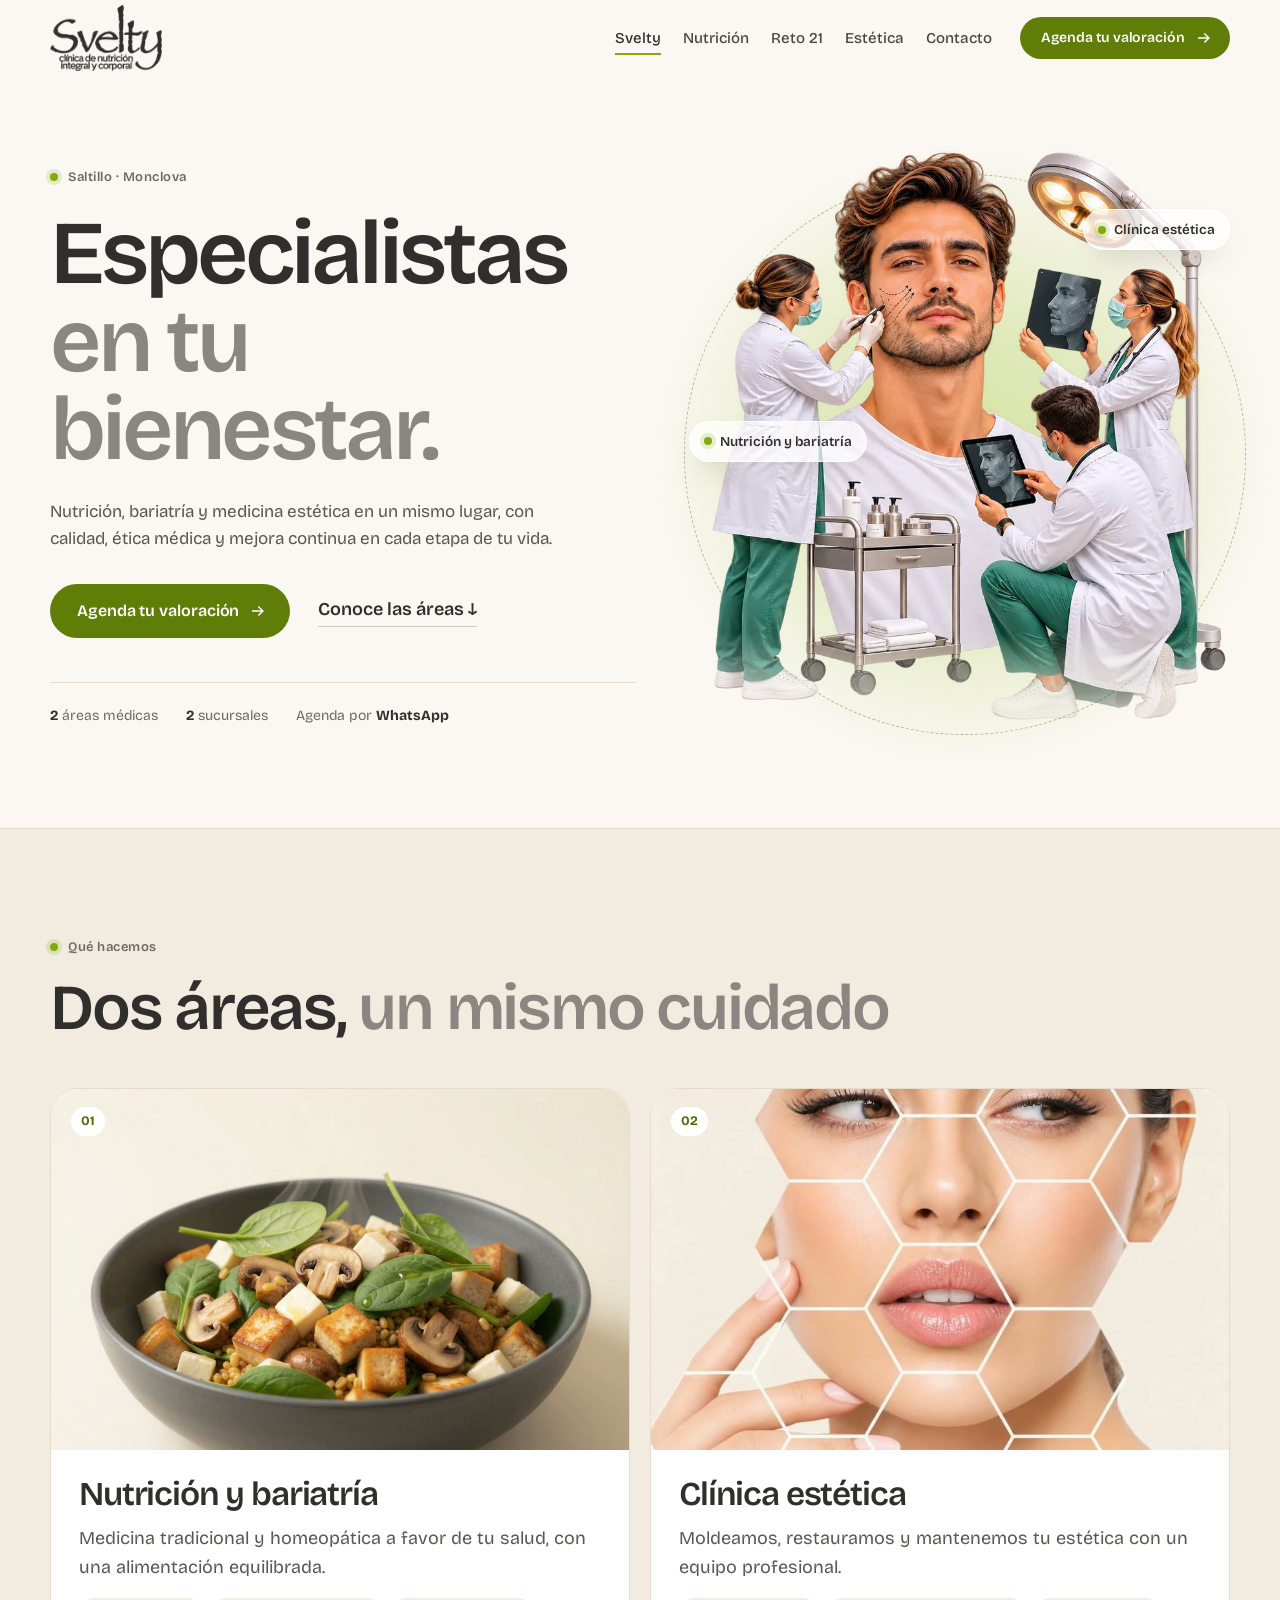
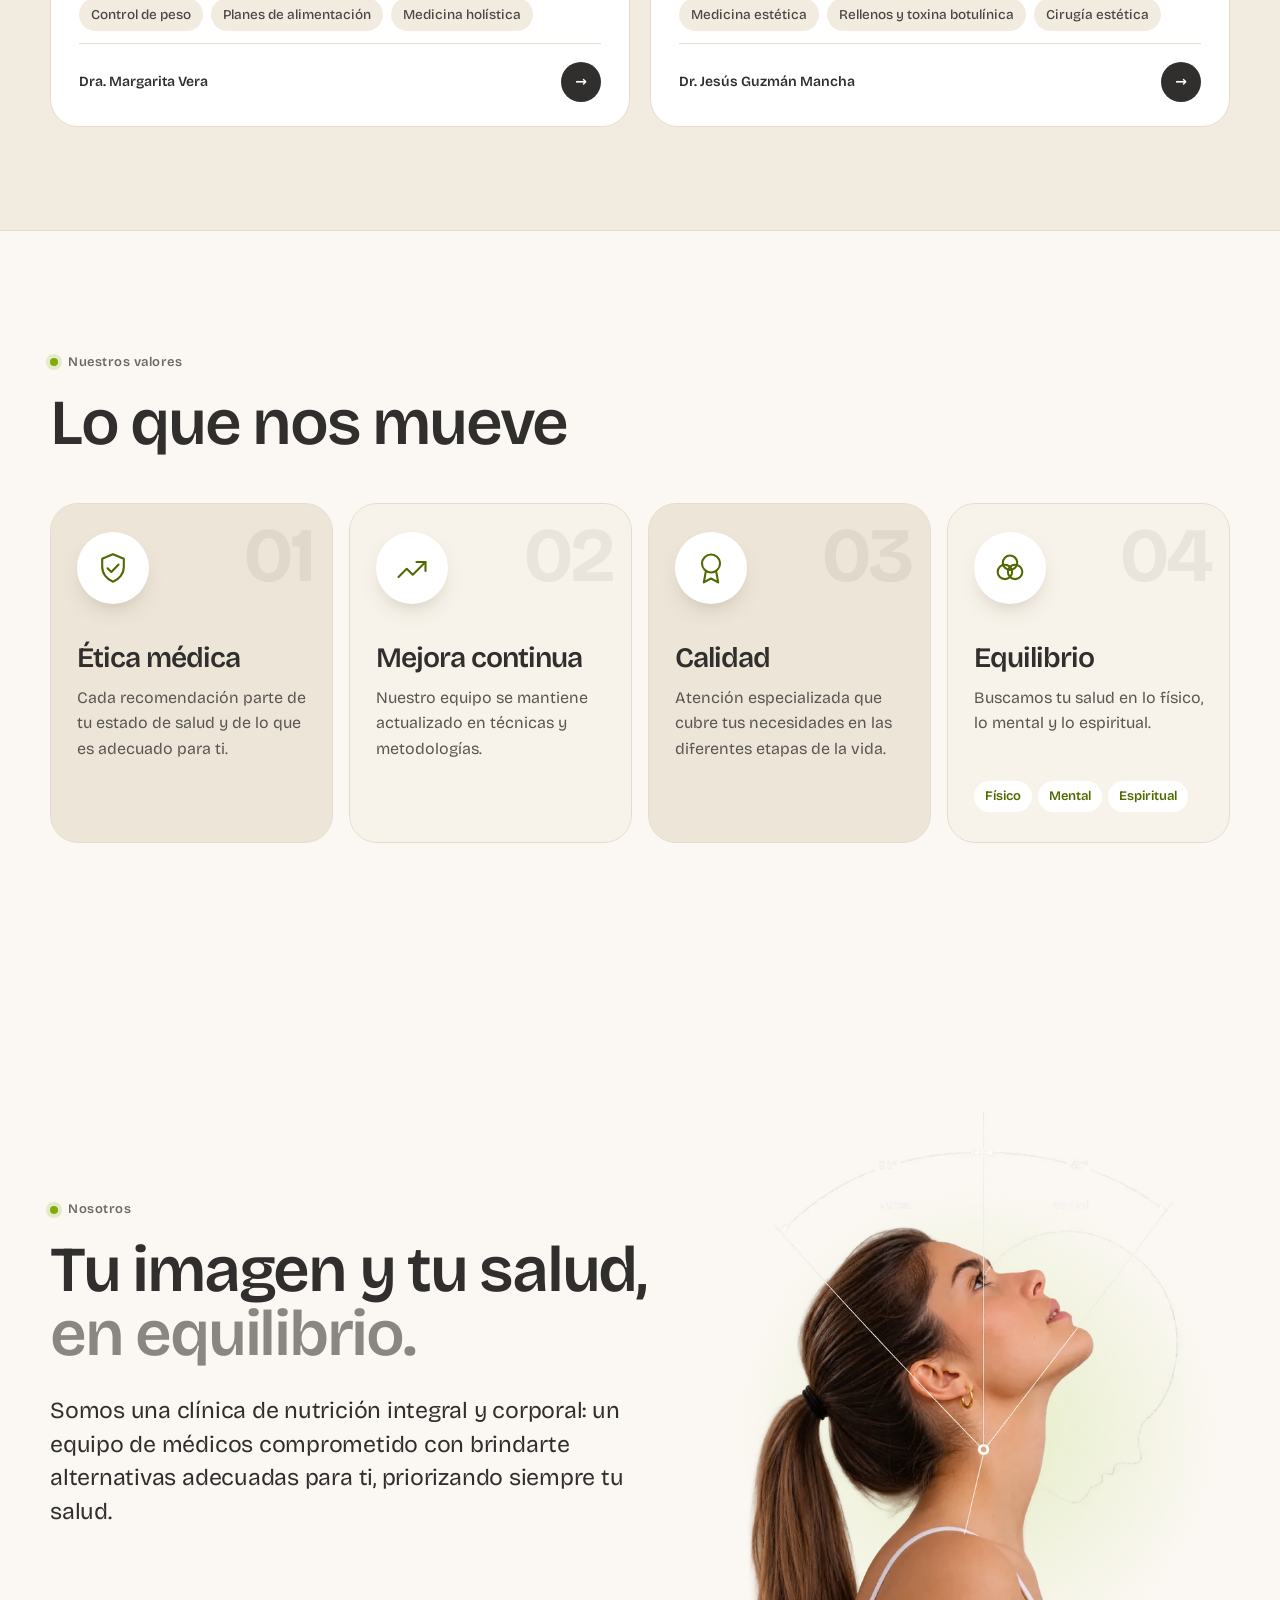
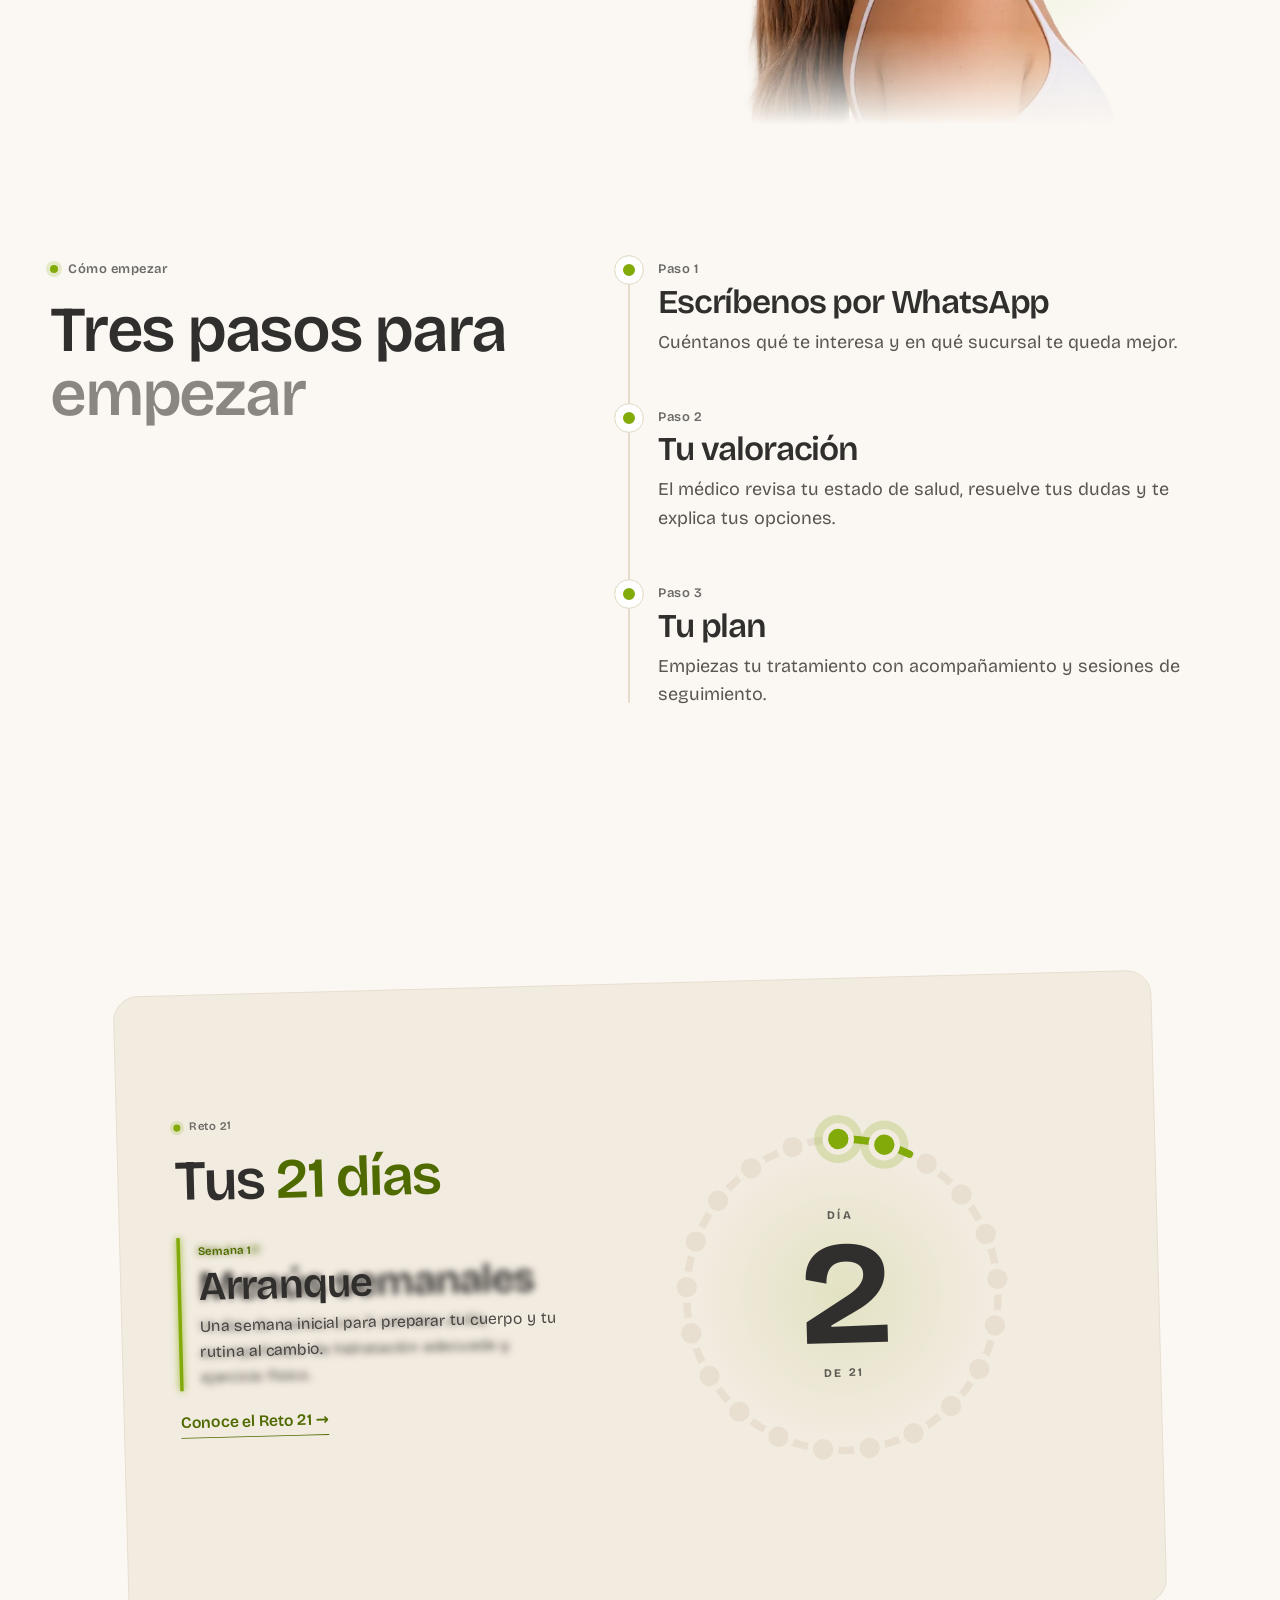
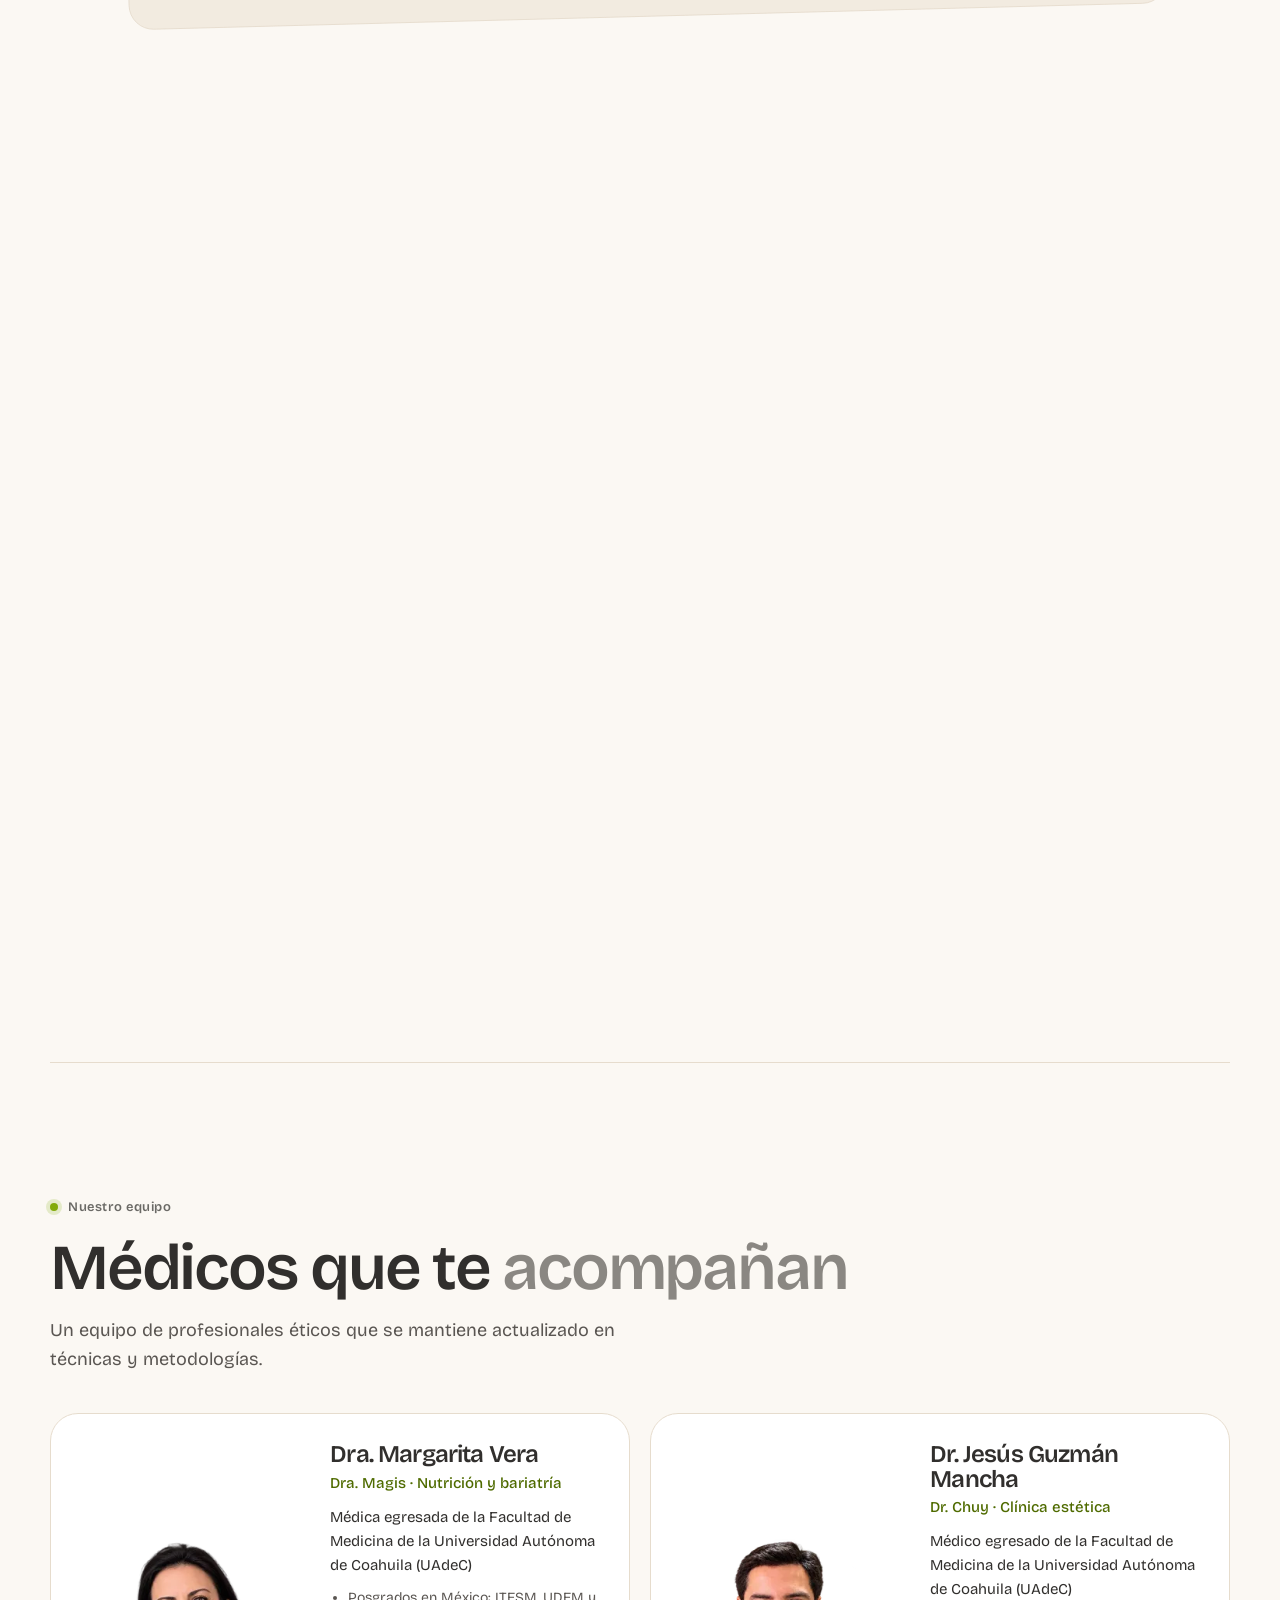
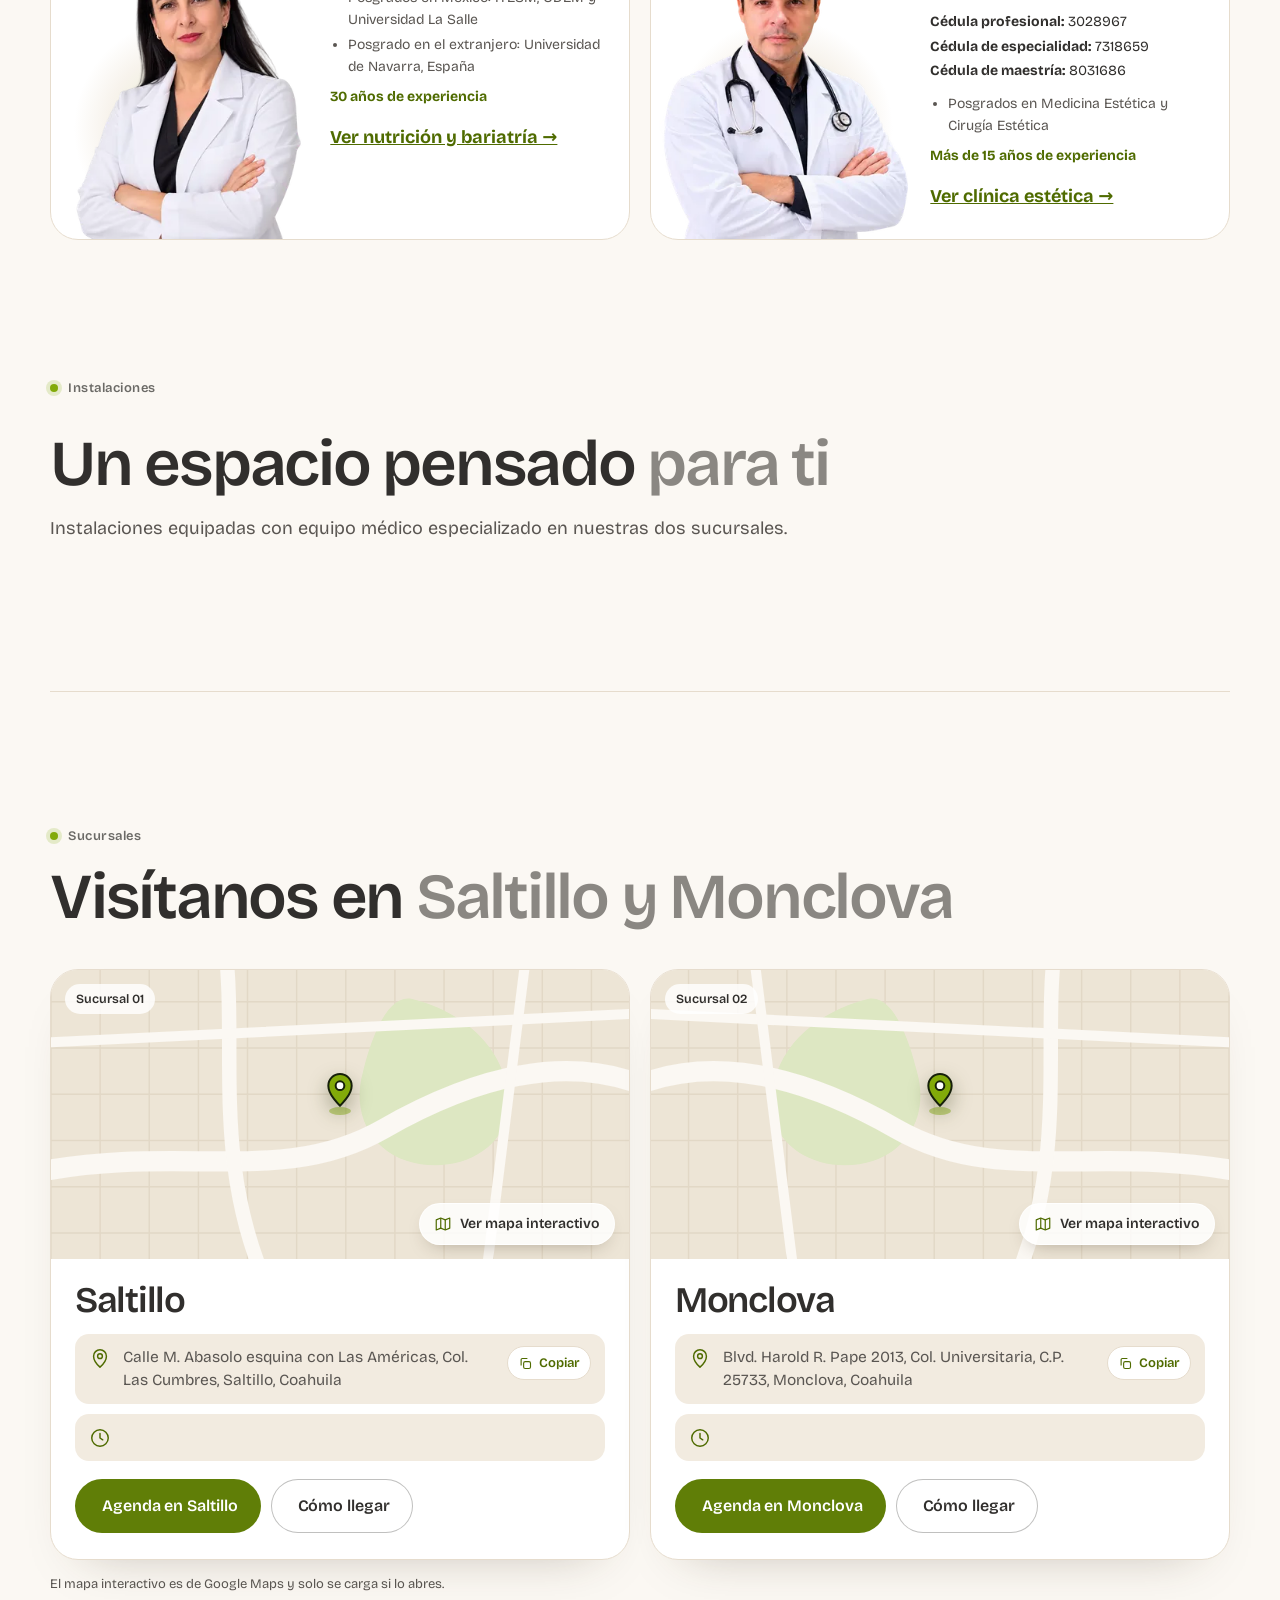
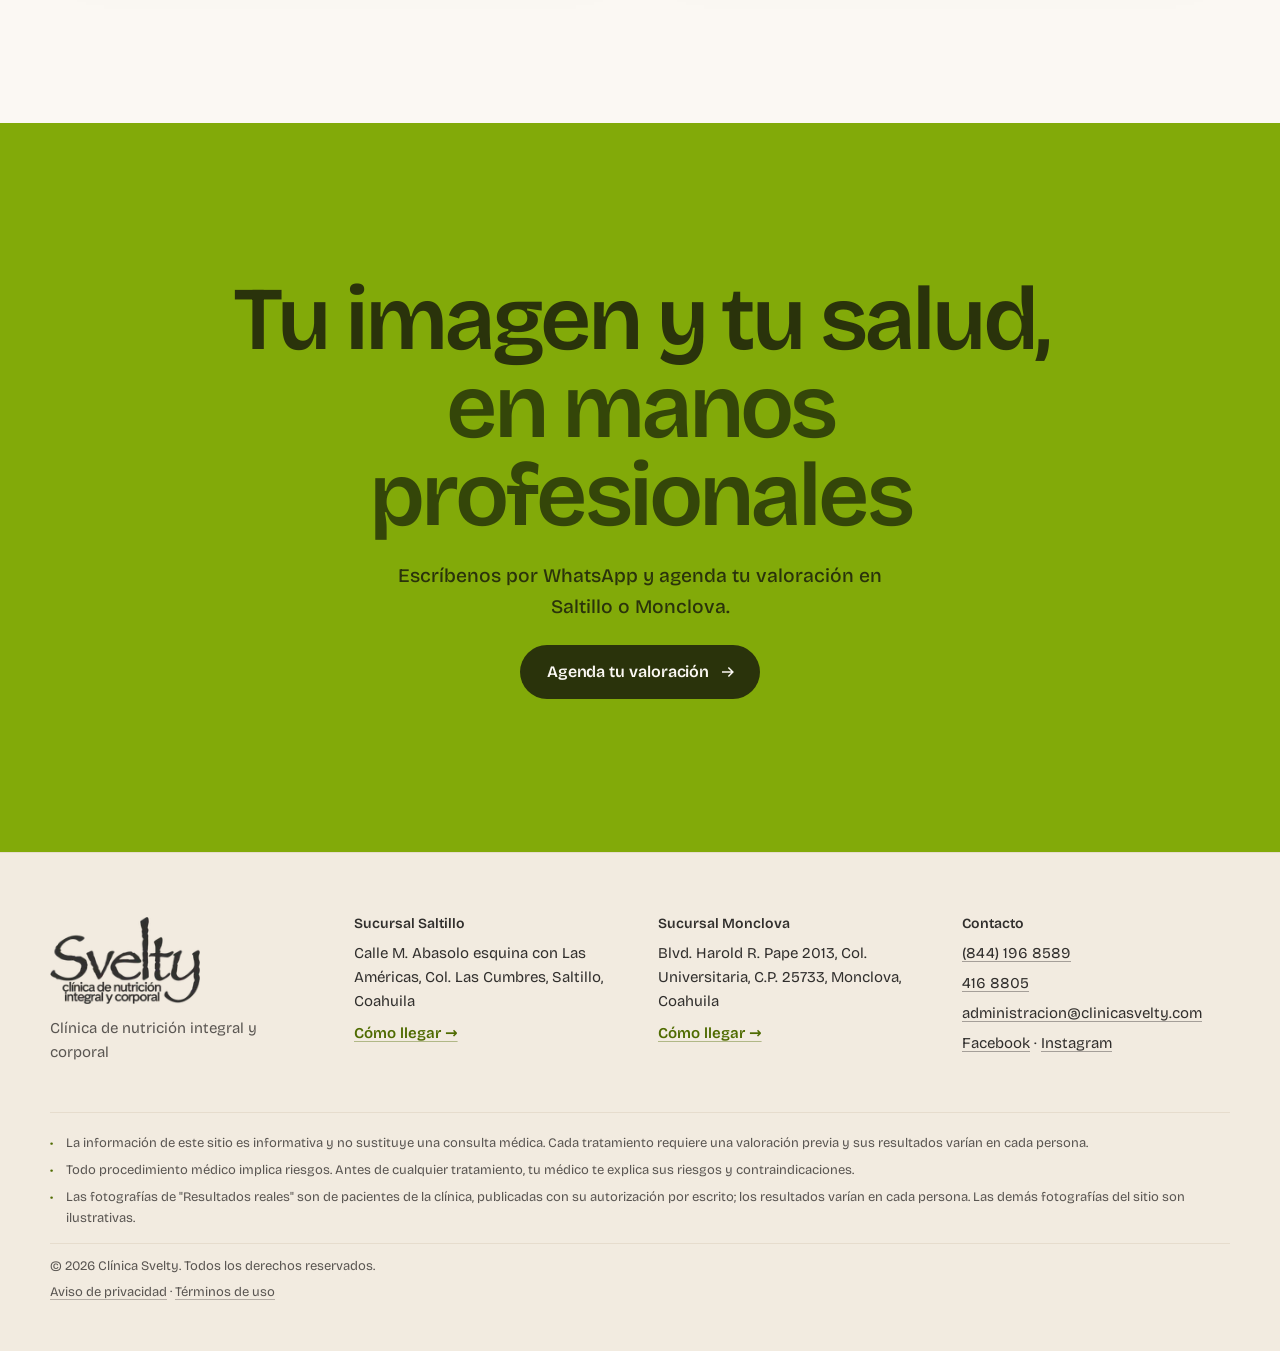
==== commit fa7e60bf: "Imagen para compartir en WhatsApp y ajuste de ancho en celular Co-Authored-By: Claude Opus 5.5 <nore" ====
--- a/index.html
+++ b/index.html
@@ -1,2 +1,2 @@
-<!DOCTYPE html><html lang="es-MX" data-astro-cid-hkbrpulz><head><meta charset="utf-8"><meta name="viewport" content="width=device-width, initial-scale=1, viewport-fit=cover"><title>Clínica Svelty | Nutrición, bariatría y medicina estética en Saltillo y Monclova</title><meta name="description" content="Clínica de nutrición integral y corporal en Saltillo y Monclova: nutrición y bariatría con la Dra. Margarita Vera, medicina y cirugía estética con el Dr. Jesús Guzmán, Reto 21 y nuestro equipo médico."><link rel="canonical" href="https://clinicasvelty.com/"><meta name="theme-color" content="#FFFFFF"><link rel="icon" href="/favicon.png" type="image/png"><meta property="og:type" content="website"><meta property="og:locale" content="es_MX"><meta property="og:site_name" content="Clínica Svelty"><meta property="og:title" content="Clínica Svelty | Nutrición, bariatría y medicina estética en Saltillo y Monclova"><meta property="og:description" content="Clínica de nutrición integral y corporal en Saltillo y Monclova: nutrición y bariatría con la Dra. Margarita Vera, medicina y cirugía estética con el Dr. Jesús Guzmán, Reto 21 y nuestro equipo médico."><meta property="og:url" content="https://clinicasvelty.com/"><script type="application/ld+json">[{"@context":"https://schema.org","@type":"MedicalClinic","name":"Clínica Svelty","url":"https://clinicasvelty.com/","telephone":"+528441968589","email":"administracion@clinicasvelty.com","sameAs":["https://www.facebook.com/Svelty-350867764945192","https://www.instagram.com/clinicasvelty/"],"department":[{"@type":"MedicalClinic","name":"Clínica Svelty Saltillo","address":{"@type":"PostalAddress","streetAddress":"Calle M. Abasolo esquina con Las Américas, Col. Las Cumbres, Saltillo, Coahuila","addressLocality":"Saltillo","addressRegion":"Coahuila","addressCountry":"MX"}},{"@type":"MedicalClinic","name":"Clínica Svelty Monclova","address":{"@type":"PostalAddress","streetAddress":"Blvd. Harold R. Pape 2013, Col. Universitaria, C.P. 25733, Monclova, Coahuila","addressLocality":"Monclova","addressRegion":"Coahuila","addressCountry":"MX"}}]},{"@context":"https://schema.org","@type":"Physician","name":"Dra. Margarita Vera","description":"Médica egresada de la Facultad de Medicina de la Universidad Autónoma de Coahuila (UAdeC). Nutrición y bariatría.","identifier":[],"worksFor":{"@type":"MedicalClinic","name":"Clínica Svelty"},"areaServed":["Saltillo","Monclova"]},{"@context":"https://schema.org","@type":"Physician","name":"Dr. Jesús Guzmán Mancha","description":"Médico egresado de la Facultad de Medicina de la Universidad Autónoma de Coahuila (UAdeC). Clínica estética.","identifier":[{"@type":"PropertyValue","name":"Cédula profesional","value":"3028967"},{"@type":"PropertyValue","name":"Cédula de especialidad","value":"7318659"},{"@type":"PropertyValue","name":"Cédula de maestría","value":"8031686"}],"worksFor":{"@type":"MedicalClinic","name":"Clínica Svelty"},"areaServed":["Saltillo","Monclova"]}]</script><link rel="stylesheet" href="/recursos/Base.46URZQ3l.css"><link rel="stylesheet" href="/recursos/index.MKUm93nn.css"><style>.cierre[data-astro-cid-qreezy6w]{background:var(--verde);color:var(--olivo-2);text-align:center;padding:clamp(90px,12vw,160px) 0;position:relative;overflow:hidden}.cierre-in[data-astro-cid-qreezy6w]{justify-items:center;gap:22px;display:grid;position:relative}.cierre[data-astro-cid-qreezy6w] h2[data-astro-cid-qreezy6w]{letter-spacing:-.045em;max-width:14ch;font-size:clamp(42px,7vw,96px);line-height:.98}.cierre[data-astro-cid-qreezy6w] h2[data-astro-cid-qreezy6w] .it{color:#16200ab8}.cierre[data-astro-cid-qreezy6w] p[data-astro-cid-qreezy6w]{max-width:40ch;font-size:clamp(18px,1.5vw,21px);font-weight:500}.cierre-lema[data-astro-cid-qreezy6w]{margin-top:10px;font-size:clamp(20px,2vw,26px)}.cierre[data-astro-cid-qreezy6w] .btn-oscuro{background:var(--olivo-2);color:var(--crema)}.cierre[data-astro-cid-qreezy6w] .c-a1{opacity:.5;width:180px;position:absolute;bottom:-30px;left:-40px;rotate:20deg}.cierre[data-astro-cid-qreezy6w] .c-a2{opacity:.6;width:110px;position:absolute;top:30px;right:6vw}
+<!DOCTYPE html><html lang="es-MX" data-astro-cid-hkbrpulz><head><meta charset="utf-8"><meta name="viewport" content="width=device-width, initial-scale=1, viewport-fit=cover"><title>Clínica Svelty | Nutrición, bariatría y medicina estética en Saltillo y Monclova</title><meta name="description" content="Clínica de nutrición integral y corporal en Saltillo y Monclova: nutrición y bariatría con la Dra. Margarita Vera, medicina y cirugía estética con el Dr. Jesús Guzmán, Reto 21 y nuestro equipo médico."><link rel="canonical" href="https://clinicasvelty.com/"><meta name="theme-color" content="#FFFFFF"><link rel="icon" href="/favicon.png" type="image/png"><meta property="og:type" content="website"><meta property="og:locale" content="es_MX"><meta property="og:site_name" content="Clínica Svelty"><meta property="og:title" content="Clínica Svelty | Nutrición, bariatría y medicina estética en Saltillo y Monclova"><meta property="og:description" content="Clínica de nutrición integral y corporal en Saltillo y Monclova: nutrición y bariatría con la Dra. Margarita Vera, medicina y cirugía estética con el Dr. Jesús Guzmán, Reto 21 y nuestro equipo médico."><meta property="og:url" content="https://clinicasvelty.com/"><meta property="og:image" content="https://clinicasvelty.com/og-svelty.jpg"><meta property="og:image:secure_url" content="https://clinicasvelty.com/og-svelty.jpg"><meta property="og:image:type" content="image/jpeg"><meta property="og:image:width" content="1200"><meta property="og:image:height" content="630"><meta property="og:image:alt" content="Clínica Svelty: nutrición, bariatría y medicina estética en Saltillo y Monclova"><meta name="twitter:card" content="summary_large_image"><meta name="twitter:image" content="https://clinicasvelty.com/og-svelty.jpg"><script type="application/ld+json">[{"@context":"https://schema.org","@type":"MedicalClinic","name":"Clínica Svelty","url":"https://clinicasvelty.com/","telephone":"+528441968589","email":"administracion@clinicasvelty.com","sameAs":["https://www.facebook.com/Svelty-350867764945192","https://www.instagram.com/clinicasvelty/"],"department":[{"@type":"MedicalClinic","name":"Clínica Svelty Saltillo","address":{"@type":"PostalAddress","streetAddress":"Calle M. Abasolo esquina con Las Américas, Col. Las Cumbres, Saltillo, Coahuila","addressLocality":"Saltillo","addressRegion":"Coahuila","addressCountry":"MX"}},{"@type":"MedicalClinic","name":"Clínica Svelty Monclova","address":{"@type":"PostalAddress","streetAddress":"Blvd. Harold R. Pape 2013, Col. Universitaria, C.P. 25733, Monclova, Coahuila","addressLocality":"Monclova","addressRegion":"Coahuila","addressCountry":"MX"}}]},{"@context":"https://schema.org","@type":"Physician","name":"Dra. Margarita Vera","description":"Médica egresada de la Facultad de Medicina de la Universidad Autónoma de Coahuila (UAdeC). Nutrición y bariatría.","identifier":[],"worksFor":{"@type":"MedicalClinic","name":"Clínica Svelty"},"areaServed":["Saltillo","Monclova"]},{"@context":"https://schema.org","@type":"Physician","name":"Dr. Jesús Guzmán Mancha","description":"Médico egresado de la Facultad de Medicina de la Universidad Autónoma de Coahuila (UAdeC). Clínica estética.","identifier":[{"@type":"PropertyValue","name":"Cédula profesional","value":"3028967"},{"@type":"PropertyValue","name":"Cédula de especialidad","value":"7318659"},{"@type":"PropertyValue","name":"Cédula de maestría","value":"8031686"}],"worksFor":{"@type":"MedicalClinic","name":"Clínica Svelty"},"areaServed":["Saltillo","Monclova"]}]</script><link rel="stylesheet" href="/recursos/Base.TWul6gY-.css"><link rel="stylesheet" href="/recursos/index.MKUm93nn.css"><style>.cierre[data-astro-cid-qreezy6w]{background:var(--verde);color:var(--olivo-2);text-align:center;padding:clamp(90px,12vw,160px) 0;position:relative;overflow:hidden}.cierre-in[data-astro-cid-qreezy6w]{justify-items:center;gap:22px;display:grid;position:relative}.cierre[data-astro-cid-qreezy6w] h2[data-astro-cid-qreezy6w]{letter-spacing:-.045em;max-width:14ch;font-size:clamp(42px,7vw,96px);line-height:.98}.cierre[data-astro-cid-qreezy6w] h2[data-astro-cid-qreezy6w] .it{color:#16200ab8}.cierre[data-astro-cid-qreezy6w] p[data-astro-cid-qreezy6w]{max-width:40ch;font-size:clamp(18px,1.5vw,21px);font-weight:500}.cierre-lema[data-astro-cid-qreezy6w]{margin-top:10px;font-size:clamp(20px,2vw,26px)}.cierre[data-astro-cid-qreezy6w] .btn-oscuro{background:var(--olivo-2);color:var(--crema)}.cierre[data-astro-cid-qreezy6w] .c-a1{opacity:.5;width:180px;position:absolute;bottom:-30px;left:-40px;rotate:20deg}.cierre[data-astro-cid-qreezy6w] .c-a2{opacity:.6;width:110px;position:absolute;top:30px;right:6vw}
 </style><link rel="stylesheet" href="/recursos/Sucursales.Bmg3e3oK.css"><link rel="stylesheet" href="/recursos/reto21.CYEgl1DV.css"></head><body data-astro-cid-hkbrpulz><a class="saltar" href="#contenido" data-astro-cid-hkbrpulz>Saltar al contenido</a><header class="enc" data-encabezado data-astro-cid-ocp5e6q2><div class="enc-in contenedor" data-astro-cid-ocp5e6q2><a class="enc-logo" href="/" aria-label="Clínica Svelty, inicio" data-astro-cid-ocp5e6q2><img src="/recursos/logo-svelty-gris.DCzFsO-l_2iI584.webp" alt="Svelty, clínica de nutrición integral y corporal" loading="eager" data-astro-cid-ocp5e6q2="true" decoding="async" width="132" height="77"></a><nav class="enc-nav" aria-label="Principal" id="menu" data-astro-cid-ocp5e6q2><ul data-astro-cid-ocp5e6q2><li data-astro-cid-ocp5e6q2><a href="/" aria-current="page" data-astro-cid-ocp5e6q2>Svelty</a></li><li data-astro-cid-ocp5e6q2><a href="/nutricion/" data-astro-cid-ocp5e6q2>Nutrición</a></li><li data-astro-cid-ocp5e6q2><a href="/reto-21/" data-astro-cid-ocp5e6q2>Reto 21</a></li><li data-astro-cid-ocp5e6q2><a href="/estetica/" data-astro-cid-ocp5e6q2>Estética</a></li><li data-astro-cid-ocp5e6q2><a href="/contacto/" data-astro-cid-ocp5e6q2>Contacto</a></li></ul><a class="btn btn-principal enc-cta" href="https://wa.me/528441968589?text=Hola%2C%20vengo%20del%20sitio%20web%20y%20me%20interesa%20*una%20valoraci%C3%B3n*." data-agenda="una valoración" target="_blank" rel="noopener">Agenda tu valoración<svg width="18" height="18" viewBox="0 0 24 24" aria-hidden="true"><path fill="currentColor" d="M13.2 5.3 19.9 12l-6.7 6.7-1.4-1.4 4.3-4.3H4v-2h12.1l-4.3-4.3z"></path></svg></a></nav><button class="enc-menu" aria-expanded="false" aria-controls="menu" data-menu data-astro-cid-ocp5e6q2><span class="sr-only" data-astro-cid-ocp5e6q2>Abrir menú</span><span data-astro-cid-ocp5e6q2></span><span data-astro-cid-ocp5e6q2></span></button></div></header><main id="contenido" data-astro-cid-hkbrpulz><section class="pi" data-astro-cid-gqdzm3wz><div class="contenedor pi-in" data-astro-cid-gqdzm3wz><div class="pi-txt" data-astro-cid-gqdzm3wz><p class="etiqueta" data-aparece="ya" data-astro-cid-gqdzm3wz>Saltillo · Monclova</p><h1 data-palabras="ya" data-astro-cid-gqdzm3wz>Especialistas <span class="it" data-astro-cid-gqdzm3wz>en tu bienestar.</span></h1><p class="pi-p" data-aparece="ya" data-astro-cid-gqdzm3wz>Nutrición, bariatría y medicina estética en un mismo lugar, con calidad, ética médica y mejora continua en cada etapa de tu vida.</p><div class="pi-cta" data-aparece="ya" data-astro-cid-gqdzm3wz><a class="btn btn-principal " href="https://wa.me/528441968589?text=Hola%2C%20vengo%20del%20sitio%20web%20y%20me%20interesa%20*una%20valoraci%C3%B3n*." data-agenda="una valoración" target="_blank" rel="noopener">Agenda tu valoración<svg width="18" height="18" viewBox="0 0 24 24" aria-hidden="true"><path fill="currentColor" d="M13.2 5.3 19.9 12l-6.7 6.7-1.4-1.4 4.3-4.3H4v-2h12.1l-4.3-4.3z"></path></svg></a><a class="pi-link" href="#areas" data-astro-cid-gqdzm3wz>Conoce las áreas <span aria-hidden="true" data-astro-cid-gqdzm3wz>↓</span></a></div><ul class="pi-datos" data-aparece="ya" data-astro-cid-gqdzm3wz><li data-astro-cid-gqdzm3wz><b data-astro-cid-gqdzm3wz>2</b> áreas médicas</li><li data-astro-cid-gqdzm3wz><b data-astro-cid-gqdzm3wz>2</b> sucursales</li><li data-astro-cid-gqdzm3wz>Agenda por <b data-astro-cid-gqdzm3wz>WhatsApp</b></li></ul></div><div class="pi-foto" data-astro-cid-gqdzm3wz><div class="pi-escena" data-astro-cid-gqdzm3wz><span class="pi-luz" aria-hidden="true" data-astro-cid-gqdzm3wz></span><span class="pi-aro" aria-hidden="true" data-astro-cid-gqdzm3wz></span><img src="/recursos/portada-inicio-sin-fondo.5AHMaojY_Z2g2bDO.webp" srcset="/recursos/portada-inicio-sin-fondo.5AHMaojY_Zu39cB.webp 520w, /recursos/portada-inicio-sin-fondo.5AHMaojY_Z2f0S20.webp 820w, /recursos/portada-inicio-sin-fondo.5AHMaojY_ZCrou9.webp 1190w" alt="Ilustración de un equipo médico planeando un tratamiento facial" sizes="(max-width: 860px) 92vw, 600px" loading="eager" fetchpriority="high" data-astro-cid-gqdzm3wz="true" decoding="async" width="1191" height="1321" class="pi-img"><span class="pi-chip pi-chip-1" aria-hidden="true" data-astro-cid-gqdzm3wz><i data-astro-cid-gqdzm3wz></i>Nutrición y bariatría</span><span class="pi-chip pi-chip-2" aria-hidden="true" data-astro-cid-gqdzm3wz><i data-astro-cid-gqdzm3wz></i>Clínica estética</span></div></div></div></section><section class="ai" id="areas" data-astro-cid-hwo752hv><div class="contenedor" data-astro-cid-hwo752hv><p class="etiqueta">Qué hacemos</p><h2 class="titulo-seccion " data-palabras>Dos áreas, <span class="it">un mismo cuidado</span></h2><div class="ai-g" data-astro-cid-hwo752hv><a class="ai-area" href="/nutricion/" data-aparece data-astro-cid-hwo752hv><div class="ai-foto" data-astro-cid-hwo752hv><video class="ai-video" src="/video/header-nutricion.mp4" poster="/video/header-nutricion-poster.jpg" autoplay muted loop playsinline preload="metadata" aria-hidden="true" data-ai-video data-astro-cid-hwo752hv></video><span class="ai-num" data-astro-cid-hwo752hv>01</span></div><div class="ai-txt" data-astro-cid-hwo752hv><h3 data-astro-cid-hwo752hv>Nutrición y bariatría</h3><p data-astro-cid-hwo752hv>Medicina tradicional y homeopática a favor de tu salud, con una alimentación equilibrada.</p><ul data-astro-cid-hwo752hv><li data-astro-cid-hwo752hv>Control de peso</li><li data-astro-cid-hwo752hv>Planes de alimentación</li><li data-astro-cid-hwo752hv>Medicina holística</li></ul><span class="ai-pie" data-astro-cid-hwo752hv><span data-astro-cid-hwo752hv>Dra. Margarita Vera</span><span class="ai-flecha" aria-hidden="true" data-astro-cid-hwo752hv>→</span></span></div></a><a class="ai-area" href="/estetica/" data-aparece data-astro-cid-hwo752hv><div class="ai-foto" data-astro-cid-hwo752hv><video class="ai-video" src="/video/header-estetica.mp4" poster="/video/header-estetica-poster.jpg" autoplay muted loop playsinline preload="metadata" aria-hidden="true" data-ai-video data-astro-cid-hwo752hv></video><span class="ai-num" data-astro-cid-hwo752hv>02</span></div><div class="ai-txt" data-astro-cid-hwo752hv><h3 data-astro-cid-hwo752hv>Clínica estética</h3><p data-astro-cid-hwo752hv>Moldeamos, restauramos y mantenemos tu estética con un equipo profesional.</p><ul data-astro-cid-hwo752hv><li data-astro-cid-hwo752hv>Medicina estética</li><li data-astro-cid-hwo752hv>Rellenos y toxina botulínica</li><li data-astro-cid-hwo752hv>Cirugía estética</li></ul><span class="ai-pie" data-astro-cid-hwo752hv><span data-astro-cid-hwo752hv>Dr. Jesús Guzmán Mancha</span><span class="ai-flecha" aria-hidden="true" data-astro-cid-hwo752hv>→</span></span></div></a></div></div></section><script type="module">window.matchMedia(`(prefers-reduced-motion: reduce)`).matches&&document.querySelectorAll(`[data-ai-video]`).forEach(e=>{e.removeAttribute(`autoplay`),e.pause()});</script><section class="vl" data-astro-cid-2ttnchrc><div class="contenedor" data-astro-cid-2ttnchrc><div class="vl-cab" data-astro-cid-2ttnchrc><p class="etiqueta" data-astro-cid-2ttnchrc>Nuestros valores</p><h2 class="titulo-seccion" data-palabras data-astro-cid-2ttnchrc>Lo que nos mueve</h2></div><ol class="vl-g" data-valores data-astro-cid-2ttnchrc><li class="vl-card vl-0" style="--i:0" data-astro-cid-2ttnchrc><span class="vl-num" aria-hidden="true" data-astro-cid-2ttnchrc>01</span><span class="vl-ico" aria-hidden="true" data-astro-cid-2ttnchrc><svg viewBox="0 0 24 24" data-astro-cid-2ttnchrc><path pathLength="100" d="M12 2.8l7.2 3v5.4c0 4.6-3 8.4-7.2 10-4.2-1.6-7.2-5.4-7.2-10V5.8z" data-astro-cid-2ttnchrc></path><path pathLength="100" d="M8.4 12.2l2.5 2.5 4.8-5" data-astro-cid-2ttnchrc></path></svg></span><h3 data-astro-cid-2ttnchrc>Ética médica</h3><p data-astro-cid-2ttnchrc>Cada recomendación parte de tu estado de salud y de lo que es adecuado para ti.</p></li><li class="vl-card vl-1" style="--i:1" data-astro-cid-2ttnchrc><span class="vl-num" aria-hidden="true" data-astro-cid-2ttnchrc>02</span><span class="vl-ico" aria-hidden="true" data-astro-cid-2ttnchrc><svg viewBox="0 0 24 24" data-astro-cid-2ttnchrc><path pathLength="100" d="M3 18l5.5-5.5 4 4L21 8" data-astro-cid-2ttnchrc></path><path pathLength="100" d="M15 8h6v6" data-astro-cid-2ttnchrc></path></svg></span><h3 data-astro-cid-2ttnchrc>Mejora continua</h3><p data-astro-cid-2ttnchrc>Nuestro equipo se mantiene actualizado en técnicas y metodologías.</p></li><li class="vl-card vl-2" style="--i:2" data-astro-cid-2ttnchrc><span class="vl-num" aria-hidden="true" data-astro-cid-2ttnchrc>03</span><span class="vl-ico" aria-hidden="true" data-astro-cid-2ttnchrc><svg viewBox="0 0 24 24" data-astro-cid-2ttnchrc><circle pathLength="100" cx="12" cy="9" r="6" data-astro-cid-2ttnchrc></circle><path pathLength="100" d="M8.6 14l-1.4 7.6L12 19l4.8 2.6-1.4-7.6" data-astro-cid-2ttnchrc></path></svg></span><h3 data-astro-cid-2ttnchrc>Calidad</h3><p data-astro-cid-2ttnchrc>Atención especializada que cubre tus necesidades en las diferentes etapas de la vida.</p></li><li class="vl-card vl-3" style="--i:3" data-astro-cid-2ttnchrc><span class="vl-num" aria-hidden="true" data-astro-cid-2ttnchrc>04</span><span class="vl-ico" aria-hidden="true" data-astro-cid-2ttnchrc><svg viewBox="0 0 24 24" data-astro-cid-2ttnchrc><circle pathLength="100" cx="12" cy="8.5" r="4.8" data-astro-cid-2ttnchrc></circle><circle pathLength="100" cx="8.6" cy="14.6" r="4.8" data-astro-cid-2ttnchrc></circle><circle pathLength="100" cx="15.4" cy="14.6" r="4.8" data-astro-cid-2ttnchrc></circle></svg></span><h3 data-astro-cid-2ttnchrc>Equilibrio</h3><p data-astro-cid-2ttnchrc>Buscamos tu salud en lo físico, lo mental y lo espiritual.</p><ul class="vl-puntos" data-astro-cid-2ttnchrc><li data-astro-cid-2ttnchrc>Físico</li><li data-astro-cid-2ttnchrc>Mental</li><li data-astro-cid-2ttnchrc>Espiritual</li></ul></li></ol></div></section><script type="module">var e=document.querySelector(`[data-valores]`),t=window.matchMedia(`(prefers-reduced-motion: reduce)`).matches;if(e&&!t&&`IntersectionObserver`in window){e.classList.add(`listo`);let t=new IntersectionObserver(([n])=>{n.isIntersecting&&(e.classList.add(`visto`),t.disconnect())},{threshold:.25});t.observe(e),setTimeout(()=>e.classList.add(`visto`),6e3)}</script><section class="contenedor seccion somos" id="nosotros" data-astro-cid-lcdefpme><div class="somos-col" data-astro-cid-lcdefpme><div class="somos-cab" data-astro-cid-lcdefpme><p class="etiqueta">Nosotros</p><h2 class="titulo-seccion " data-palabras>Tu imagen y tu salud, <span class="it">en equilibrio.</span></h2></div><div class="somos-txt" data-astro-cid-lcdefpme><p class="somos-p somos-lead" data-aparece data-astro-cid-lcdefpme>Somos una clínica de nutrición integral y corporal: un equipo de médicos comprometido con brindarte alternativas adecuadas para ti, priorizando siempre tu salud.</p></div></div><div class="somos-foto" aria-hidden="true" data-astro-cid-lcdefpme><span class="somos-luz" data-astro-cid-lcdefpme></span><img src="/recursos/nosotros-perfil.D0bBqEUN_1vTj8q.webp" srcset="/recursos/nosotros-perfil.D0bBqEUN_E4bE8.webp 420w, /recursos/nosotros-perfil.D0bBqEUN_8IpwM.webp 700w, /recursos/nosotros-perfil.D0bBqEUN_1P9shh.webp 1000w" alt sizes="(max-width: 860px) 80vw, 480px" data-astro-cid-lcdefpme="true" loading="lazy" decoding="async" width="1087" height="1447"></div></section><section class="contenedor seccion proceso" data-astro-cid-lcdefpme><div class="pr-cab" data-astro-cid-lcdefpme><p class="etiqueta">Cómo empezar</p><h2 class="titulo-seccion " data-palabras>Tres pasos para <span class="it">empezar</span></h2></div><ol class="linea" data-linea data-astro-cid-ihkqewuk><span class="linea-riel" aria-hidden="true" data-astro-cid-ihkqewuk><i data-linea-avance data-astro-cid-ihkqewuk></i></span><li class="paso" data-aparece data-astro-cid-ihkqewuk><span class="paso-punto" aria-hidden="true" data-astro-cid-ihkqewuk></span><span class="paso-et" data-astro-cid-ihkqewuk>Paso 1</span><h3 data-astro-cid-ihkqewuk>Escríbenos por WhatsApp</h3><p data-astro-cid-ihkqewuk>Cuéntanos qué te interesa y en qué sucursal te queda mejor.</p></li><li class="paso" data-aparece data-astro-cid-ihkqewuk><span class="paso-punto" aria-hidden="true" data-astro-cid-ihkqewuk></span><span class="paso-et" data-astro-cid-ihkqewuk>Paso 2</span><h3 data-astro-cid-ihkqewuk>Tu valoración</h3><p data-astro-cid-ihkqewuk>El médico revisa tu estado de salud, resuelve tus dudas y te explica tus opciones.</p></li><li class="paso" data-aparece data-astro-cid-ihkqewuk><span class="paso-punto" aria-hidden="true" data-astro-cid-ihkqewuk></span><span class="paso-et" data-astro-cid-ihkqewuk>Paso 3</span><h3 data-astro-cid-ihkqewuk>Tu plan</h3><p data-astro-cid-ihkqewuk>Empiezas tu tratamiento con acompañamiento y sesiones de seguimiento.</p></li></ol></section><section class="dias" data-dias data-astro-cid-ncxyrcqy><div class="contenedor" data-astro-cid-ncxyrcqy><div class="dias-escena" data-astro-cid-ncxyrcqy><div class="dias-txt" data-astro-cid-ncxyrcqy><p class="etiqueta">Reto 21</p><h2 class="titulo-seccion " data-palabras>Tus <span class="it">21 días</span></h2><ol class="dias-etapas" data-astro-cid-ncxyrcqy><li class="dias-etapa" data-etapa="1-7" data-astro-cid-ncxyrcqy><span class="dias-et" data-astro-cid-ncxyrcqy>Semana 1</span><h3 data-astro-cid-ncxyrcqy>Arranque</h3><p data-astro-cid-ncxyrcqy>Una semana inicial para preparar tu cuerpo y tu rutina al cambio.</p></li><li class="dias-etapa" data-etapa="8-21" data-astro-cid-ncxyrcqy><span class="dias-et" data-astro-cid-ncxyrcqy>Días 8 al 21</span><h3 data-astro-cid-ncxyrcqy>Menús semanales</h3><p data-astro-cid-ncxyrcqy>14 días de menús con 3 comidas al día, acompañados de hidratación adecuada y ejercicio físico.</p></li></ol><a class="dias-ir" href="/reto-21/" data-astro-cid-ncxyrcqy>Conoce el Reto 21 <span aria-hidden="true" data-astro-cid-ncxyrcqy>→</span></a><div class="dias-cta" data-astro-cid-ncxyrcqy><a class="btn btn-principal " href="https://wa.me/528441968589?text=Hola%2C%20vengo%20del%20sitio%20web%20y%20me%20interesa%20*el%20Reto%2021*." data-agenda="el Reto 21" target="_blank" rel="noopener">Agenda tu valoración<svg width="18" height="18" viewBox="0 0 24 24" aria-hidden="true"><path fill="currentColor" d="M13.2 5.3 19.9 12l-6.7 6.7-1.4-1.4 4.3-4.3H4v-2h12.1l-4.3-4.3z"></path></svg></a></div></div><div class="dias-aro" aria-hidden="true" data-astro-cid-ncxyrcqy><span class="aro-luz" data-dias-luz data-astro-cid-ncxyrcqy></span><svg viewBox="0 0 280 280" data-astro-cid-ncxyrcqy><circle class="aro-riel" cx="140" cy="140" r="84" data-astro-cid-ncxyrcqy></circle><circle class="aro-avance" cx="140" cy="140" r="84" pathLength="1" transform="rotate(-90 140 140)" data-dias-arco data-astro-cid-ncxyrcqy></circle><g class="aro-punto" data-dia data-astro-cid-ncxyrcqy><circle class="aro-halo" cx="140" cy="56" r="13" data-astro-cid-ncxyrcqy></circle><circle class="aro-bolita" cx="140" cy="56" r="7" data-astro-cid-ncxyrcqy></circle></g><g class="aro-punto" data-dia data-astro-cid-ncxyrcqy><circle class="aro-halo" cx="164.76" cy="59.73" r="13" data-astro-cid-ncxyrcqy></circle><circle class="aro-bolita" cx="164.76" cy="59.73" r="7" data-astro-cid-ncxyrcqy></circle></g><g class="aro-punto" data-dia data-astro-cid-ncxyrcqy><circle class="aro-halo" cx="187.32" cy="70.6" r="13" data-astro-cid-ncxyrcqy></circle><circle class="aro-bolita" cx="187.32" cy="70.6" r="7" data-astro-cid-ncxyrcqy></circle></g><g class="aro-punto" data-dia data-astro-cid-ncxyrcqy><circle class="aro-halo" cx="205.67" cy="87.63" r="13" data-astro-cid-ncxyrcqy></circle><circle class="aro-bolita" cx="205.67" cy="87.63" r="7" data-astro-cid-ncxyrcqy></circle></g><g class="aro-punto" data-dia data-astro-cid-ncxyrcqy><circle class="aro-halo" cx="218.19" cy="109.31" r="13" data-astro-cid-ncxyrcqy></circle><circle class="aro-bolita" cx="218.19" cy="109.31" r="7" data-astro-cid-ncxyrcqy></circle></g><g class="aro-punto" data-dia data-astro-cid-ncxyrcqy><circle class="aro-halo" cx="223.77" cy="133.72" r="13" data-astro-cid-ncxyrcqy></circle><circle class="aro-bolita" cx="223.77" cy="133.72" r="7" data-astro-cid-ncxyrcqy></circle></g><g class="aro-punto" data-dia data-astro-cid-ncxyrcqy><circle class="aro-halo" cx="221.89" cy="158.69" r="13" data-astro-cid-ncxyrcqy></circle><circle class="aro-bolita" cx="221.89" cy="158.69" r="7" data-astro-cid-ncxyrcqy></circle></g><g class="aro-punto" data-dia data-astro-cid-ncxyrcqy><circle class="aro-halo" cx="212.75" cy="182" r="13" data-astro-cid-ncxyrcqy></circle><circle class="aro-bolita" cx="212.75" cy="182" r="7" data-astro-cid-ncxyrcqy></circle></g><g class="aro-punto" data-dia data-astro-cid-ncxyrcqy><circle class="aro-halo" cx="197.13" cy="201.58" r="13" data-astro-cid-ncxyrcqy></circle><circle class="aro-bolita" cx="197.13" cy="201.58" r="7" data-astro-cid-ncxyrcqy></circle></g><g class="aro-punto" data-dia data-astro-cid-ncxyrcqy><circle class="aro-halo" cx="176.45" cy="215.68" r="13" data-astro-cid-ncxyrcqy></circle><circle class="aro-bolita" cx="176.45" cy="215.68" r="7" data-astro-cid-ncxyrcqy></circle></g><g class="aro-punto" data-dia data-astro-cid-ncxyrcqy><circle class="aro-halo" cx="152.52" cy="223.06" r="13" data-astro-cid-ncxyrcqy></circle><circle class="aro-bolita" cx="152.52" cy="223.06" r="7" data-astro-cid-ncxyrcqy></circle></g><g class="aro-punto" data-dia data-astro-cid-ncxyrcqy><circle class="aro-halo" cx="127.48" cy="223.06" r="13" data-astro-cid-ncxyrcqy></circle><circle class="aro-bolita" cx="127.48" cy="223.06" r="7" data-astro-cid-ncxyrcqy></circle></g><g class="aro-punto" data-dia data-astro-cid-ncxyrcqy><circle class="aro-halo" cx="103.55" cy="215.68" r="13" data-astro-cid-ncxyrcqy></circle><circle class="aro-bolita" cx="103.55" cy="215.68" r="7" data-astro-cid-ncxyrcqy></circle></g><g class="aro-punto" data-dia data-astro-cid-ncxyrcqy><circle class="aro-halo" cx="82.87" cy="201.58" r="13" data-astro-cid-ncxyrcqy></circle><circle class="aro-bolita" cx="82.87" cy="201.58" r="7" data-astro-cid-ncxyrcqy></circle></g><g class="aro-punto" data-dia data-astro-cid-ncxyrcqy><circle class="aro-halo" cx="67.25" cy="182" r="13" data-astro-cid-ncxyrcqy></circle><circle class="aro-bolita" cx="67.25" cy="182" r="7" data-astro-cid-ncxyrcqy></circle></g><g class="aro-punto" data-dia data-astro-cid-ncxyrcqy><circle class="aro-halo" cx="58.11" cy="158.69" r="13" data-astro-cid-ncxyrcqy></circle><circle class="aro-bolita" cx="58.11" cy="158.69" r="7" data-astro-cid-ncxyrcqy></circle></g><g class="aro-punto" data-dia data-astro-cid-ncxyrcqy><circle class="aro-halo" cx="56.23" cy="133.72" r="13" data-astro-cid-ncxyrcqy></circle><circle class="aro-bolita" cx="56.23" cy="133.72" r="7" data-astro-cid-ncxyrcqy></circle></g><g class="aro-punto" data-dia data-astro-cid-ncxyrcqy><circle class="aro-halo" cx="61.81" cy="109.31" r="13" data-astro-cid-ncxyrcqy></circle><circle class="aro-bolita" cx="61.81" cy="109.31" r="7" data-astro-cid-ncxyrcqy></circle></g><g class="aro-punto" data-dia data-astro-cid-ncxyrcqy><circle class="aro-halo" cx="74.33" cy="87.63" r="13" data-astro-cid-ncxyrcqy></circle><circle class="aro-bolita" cx="74.33" cy="87.63" r="7" data-astro-cid-ncxyrcqy></circle></g><g class="aro-punto" data-dia data-astro-cid-ncxyrcqy><circle class="aro-halo" cx="92.68" cy="70.6" r="13" data-astro-cid-ncxyrcqy></circle><circle class="aro-bolita" cx="92.68" cy="70.6" r="7" data-astro-cid-ncxyrcqy></circle></g><g class="aro-punto" data-dia data-astro-cid-ncxyrcqy><circle class="aro-halo" cx="115.24" cy="59.73" r="13" data-astro-cid-ncxyrcqy></circle><circle class="aro-bolita" cx="115.24" cy="59.73" r="7" data-astro-cid-ncxyrcqy></circle></g></svg><span class="aro-brillo" data-astro-cid-ncxyrcqy></span><span class="aro-plato" data-plato="9" style="left:87.11%;top:28.57%" data-astro-cid-ncxyrcqy><img src="/recursos/platillo-01.BLQZSv2Y_G06Yb.webp" srcset="/recursos/platillo-01.BLQZSv2Y_1Twdrv.webp 120w, /recursos/platillo-01.BLQZSv2Y_ZRyVB8.webp 200w" alt sizes="(max-width: 860px) 18vw, 120px" data-astro-cid-ncxyrcqy="true" loading="lazy" decoding="async" width="1254" height="1254"></span><span class="aro-plato" data-plato="11" style="left:87.11%;top:71.43%" data-astro-cid-ncxyrcqy><img src="/recursos/platillo-02.atqz0F-w_ZHGfDE.webp" srcset="/recursos/platillo-02.atqz0F-w_AMUbr.webp 120w, /recursos/platillo-02.atqz0F-w_ZvOx9W.webp 200w" alt sizes="(max-width: 860px) 18vw, 120px" data-astro-cid-ncxyrcqy="true" loading="lazy" decoding="async" width="1331" height="1181"></span><span class="aro-plato" data-plato="13" style="left:50.00%;top:92.86%" data-astro-cid-ncxyrcqy><img src="/recursos/platillo-03.9MktBM3r_Z2gzKNJ.webp" srcset="/recursos/platillo-03.9MktBM3r_bV8lY.webp 120w, /recursos/platillo-03.9MktBM3r_1DjcNC.webp 200w" alt sizes="(max-width: 860px) 18vw, 120px" data-astro-cid-ncxyrcqy="true" loading="lazy" decoding="async" width="1295" height="1214"></span><span class="aro-plato" data-plato="15" style="left:12.89%;top:71.43%" data-astro-cid-ncxyrcqy><img src="/recursos/platillo-04.CjyIMGdN_Z73ed7.webp" srcset="/recursos/platillo-04.CjyIMGdN_Z1mRWms.webp 120w, /recursos/platillo-04.CjyIMGdN_4u75b.webp 200w" alt sizes="(max-width: 860px) 18vw, 120px" data-astro-cid-ncxyrcqy="true" loading="lazy" decoding="async" width="1295" height="1215"></span><span class="aro-plato" data-plato="17" style="left:12.89%;top:28.57%" data-astro-cid-ncxyrcqy><img src="/recursos/platillo-05.Cg2Bh3Mp_HRNiL.webp" srcset="/recursos/platillo-05.Cg2Bh3Mp_rOzlR.webp 120w, /recursos/platillo-05.Cg2Bh3Mp_1TcDNv.webp 200w" alt sizes="(max-width: 860px) 18vw, 120px" data-astro-cid-ncxyrcqy="true" loading="lazy" decoding="async" width="1295" height="1215"></span><span class="aro-plato" data-plato="19" style="left:50.00%;top:7.14%" data-astro-cid-ncxyrcqy><img src="/recursos/platillo-06.TNUV8rIR_15UWnY.webp" srcset="/recursos/platillo-06.TNUV8rIR_1kiK41.webp 120w, /recursos/platillo-06.TNUV8rIR_1U0Pef.webp 200w" alt sizes="(max-width: 860px) 18vw, 120px" data-astro-cid-ncxyrcqy="true" loading="lazy" decoding="async" width="1223" height="1286"></span><p class="aro-num" data-astro-cid-ncxyrcqy><span class="aro-dia" data-astro-cid-ncxyrcqy>Día</span><b data-dias-num data-astro-cid-ncxyrcqy>21</b><span class="aro-fijo" data-astro-cid-ncxyrcqy>días</span><span class="aro-de" data-astro-cid-ncxyrcqy>de 21</span></p></div></div></div></section><section class="contenedor seccion equipo" data-astro-cid-lcdefpme><p class="etiqueta">Nuestro equipo</p><h2 class="titulo-seccion " data-palabras>Médicos que te <span class="it">acompañan</span></h2><p class="eq-p" data-aparece data-astro-cid-lcdefpme>Un equipo de profesionales éticos que se mantiene actualizado en técnicas y metodologías.</p><div class="eq-g" data-astro-cid-lcdefpme><article class="doc" data-aparece data-astro-cid-lcdefpme><div class="doc-foto" data-astro-cid-lcdefpme><img src="/recursos/dra-magis.CSCjmXH-_1DIUmx.webp" srcset="/recursos/dra-magis.CSCjmXH-_2pmGpp.webp 320w, /recursos/dra-magis.CSCjmXH-_Z1sz7fA.webp 520w" alt="Dra. Margarita Vera" sizes="(max-width: 560px) 80vw, 300px" data-astro-cid-lcdefpme="true" loading="lazy" decoding="async" width="1145" height="1374"></div><div data-astro-cid-lcdefpme><h3 data-astro-cid-lcdefpme>Dra. Margarita Vera</h3><p class="doc-area it" data-astro-cid-lcdefpme>Dra. Magis · Nutrición y bariatría</p><p class="doc-tit" data-astro-cid-lcdefpme>Médica egresada de la Facultad de Medicina de la Universidad Autónoma de Coahuila (UAdeC)</p><ul class="doc-form" data-astro-cid-lcdefpme><li data-astro-cid-lcdefpme>Posgrados en México: ITESM, UDEM y Universidad La Salle</li><li data-astro-cid-lcdefpme>Posgrado en el extranjero: Universidad de Navarra, España</li></ul><p class="doc-exp" data-astro-cid-lcdefpme>30 años de experiencia</p><a class="doc-ir" href="/nutricion/" data-astro-cid-lcdefpme>Ver nutrición y bariatría →</a></div></article><article class="doc" data-aparece data-astro-cid-lcdefpme><div class="doc-foto" data-astro-cid-lcdefpme><img src="/recursos/dr-chuy.Cq8gAzxc_ZtCQmx.webp" srcset="/recursos/dr-chuy.Cq8gAzxc_1ODQBD.webp 320w, /recursos/dr-chuy.Cq8gAzxc_FUqQ8.webp 520w" alt="Dr. Jesús Guzmán Mancha" sizes="(max-width: 560px) 80vw, 300px" data-astro-cid-lcdefpme="true" loading="lazy" decoding="async" width="1145" height="1374"></div><div data-astro-cid-lcdefpme><h3 data-astro-cid-lcdefpme>Dr. Jesús Guzmán Mancha</h3><p class="doc-area it" data-astro-cid-lcdefpme>Dr. Chuy · Clínica estética</p><p class="doc-tit" data-astro-cid-lcdefpme>Médico egresado de la Facultad de Medicina de la Universidad Autónoma de Coahuila (UAdeC)</p><ul class="doc-ced" data-astro-cid-lcdefpme><li data-astro-cid-lcdefpme><b data-astro-cid-lcdefpme>Cédula profesional:</b> 3028967</li><li data-astro-cid-lcdefpme><b data-astro-cid-lcdefpme>Cédula de especialidad:</b> 7318659</li><li data-astro-cid-lcdefpme><b data-astro-cid-lcdefpme>Cédula de maestría:</b> 8031686</li></ul><ul class="doc-form" data-astro-cid-lcdefpme><li data-astro-cid-lcdefpme>Posgrados en Medicina Estética y Cirugía Estética</li></ul><p class="doc-exp" data-astro-cid-lcdefpme>Más de 15 años de experiencia</p><a class="doc-ir" href="/estetica/" data-astro-cid-lcdefpme>Ver clínica estética →</a></div></article></div></section><section class="contenedor seccion instalaciones" data-astro-cid-lcdefpme><p class="etiqueta">Instalaciones</p><h2 class="titulo-seccion " data-palabras>Un espacio pensado <span class="it">para ti</span></h2><p data-aparece data-astro-cid-lcdefpme>Instalaciones equipadas con equipo médico especializado en nuestras dos sucursales.</p></section><section class="contenedor testimonios" data-astro-cid-lcdefpme></section><section class="contenedor seccion sucursales" data-astro-cid-myrnl77p><p class="etiqueta">Sucursales</p><h2 class="titulo-seccion " data-palabras>Visítanos en <span class="it">Saltillo y Monclova</span></h2><div class="suc-g" data-astro-cid-myrnl77p><article class="suc" data-aparece data-astro-cid-myrnl77p><div class="suc-mapa" data-mapa="https://www.google.com/maps?q=Calle%20M.%20Abasolo%20esquina%20con%20Las%20Am%C3%A9ricas%2C%20Col.%20Las%20Cumbres%2C%20Saltillo%2C%20Coahuila&amp;output=embed" data-nombre="Saltillo" data-astro-cid-myrnl77p><svg class="suc-plano" viewBox="0 0 400 220" preserveAspectRatio="xMidYMid slice" aria-hidden="true" style data-astro-cid-myrnl77p><rect width="400" height="220" fill="#EDE5D6" data-astro-cid-myrnl77p></rect><g stroke="#E2D8C6" stroke-width="1" data-astro-cid-myrnl77p><line x1="0" y1="0" x2="0" y2="220" data-astro-cid-myrnl77p></line><line x1="34" y1="0" x2="34" y2="220" data-astro-cid-myrnl77p></line><line x1="68" y1="0" x2="68" y2="220" data-astro-cid-myrnl77p></line><line x1="102" y1="0" x2="102" y2="220" data-astro-cid-myrnl77p></line><line x1="136" y1="0" x2="136" y2="220" data-astro-cid-myrnl77p></line><line x1="170" y1="0" x2="170" y2="220" data-astro-cid-myrnl77p></line><line x1="204" y1="0" x2="204" y2="220" data-astro-cid-myrnl77p></line><line x1="238" y1="0" x2="238" y2="220" data-astro-cid-myrnl77p></line><line x1="272" y1="0" x2="272" y2="220" data-astro-cid-myrnl77p></line><line x1="306" y1="0" x2="306" y2="220" data-astro-cid-myrnl77p></line><line x1="340" y1="0" x2="340" y2="220" data-astro-cid-myrnl77p></line><line x1="374" y1="0" x2="374" y2="220" data-astro-cid-myrnl77p></line><line x1="408" y1="0" x2="408" y2="220" data-astro-cid-myrnl77p></line><line x1="0" y1="0" x2="400" y2="0" data-astro-cid-myrnl77p></line><line x1="0" y1="32" x2="400" y2="32" data-astro-cid-myrnl77p></line><line x1="0" y1="64" x2="400" y2="64" data-astro-cid-myrnl77p></line><line x1="0" y1="96" x2="400" y2="96" data-astro-cid-myrnl77p></line><line x1="0" y1="128" x2="400" y2="128" data-astro-cid-myrnl77p></line><line x1="0" y1="160" x2="400" y2="160" data-astro-cid-myrnl77p></line><line x1="0" y1="192" x2="400" y2="192" data-astro-cid-myrnl77p></line><line x1="0" y1="224" x2="400" y2="224" data-astro-cid-myrnl77p></line></g><path d="M250 30c40 10 70 40 66 78-4 30-40 44-70 34-26-9-38-34-30-62 5-20 16-54 34-50z" fill="#DDE7C2" data-astro-cid-myrnl77p></path><g fill="none" stroke="#FBF8F3" stroke-linecap="round" data-astro-cid-myrnl77p><path d="M-10 150 C 90 130, 160 160, 230 120 S 360 70, 410 90" stroke-width="14" data-astro-cid-myrnl77p></path><path d="M120 -10 C 130 60, 110 140, 150 230" stroke-width="10" data-astro-cid-myrnl77p></path><path d="M0 60 L 410 40" stroke-width="7" data-astro-cid-myrnl77p></path><path d="M300 230 L 330 -10" stroke-width="7" data-astro-cid-myrnl77p></path></g></svg><span class="suc-pin" aria-hidden="true" data-astro-cid-myrnl77p><span class="suc-pulso" data-astro-cid-myrnl77p></span><svg viewBox="0 0 24 24" data-astro-cid-myrnl77p><path d="M12 22s7-6.3 7-12a7 7 0 1 0-14 0c0 5.7 7 12 7 12z" data-astro-cid-myrnl77p></path><circle cx="12" cy="10" r="2.6" data-astro-cid-myrnl77p></circle></svg></span><span class="suc-num" data-astro-cid-myrnl77p>Sucursal 01</span><button class="suc-ver" type="button" data-ver-mapa data-astro-cid-myrnl77p><svg viewBox="0 0 24 24" aria-hidden="true" data-astro-cid-myrnl77p><path d="M9 4 3 6.5v13.5l6-2.5 6 2.5 6-2.5V4l-6 2.5z" data-astro-cid-myrnl77p></path><path d="M9 4v13.5M15 6.5V20" data-astro-cid-myrnl77p></path></svg>Ver mapa interactivo</button></div><div class="suc-info" data-astro-cid-myrnl77p><h3 data-astro-cid-myrnl77p>Saltillo</h3><ul class="suc-datos" data-astro-cid-myrnl77p><li data-astro-cid-myrnl77p><svg class="suc-ico" viewBox="0 0 24 24" aria-hidden="true" data-astro-cid-myrnl77p><path d="M12 22s7-6.3 7-12a7 7 0 1 0-14 0c0 5.7 7 12 7 12z" data-astro-cid-myrnl77p></path><circle cx="12" cy="10" r="2.6" data-astro-cid-myrnl77p></circle></svg><span class="suc-dir" data-astro-cid-myrnl77p>Calle M. Abasolo esquina con Las Américas, Col. Las Cumbres, Saltillo, Coahuila</span><button class="suc-copiar" type="button" data-copiar="Calle M. Abasolo esquina con Las Américas, Col. Las Cumbres, Saltillo, Coahuila" aria-label="Copiar la dirección de Saltillo" data-astro-cid-myrnl77p><svg viewBox="0 0 24 24" aria-hidden="true" data-astro-cid-myrnl77p><rect x="9" y="9" width="11" height="11" rx="2.5" data-astro-cid-myrnl77p></rect><path d="M5 15V6a2 2 0 0 1 2-2h8" data-astro-cid-myrnl77p></path></svg><span data-copiar-txt data-astro-cid-myrnl77p>Copiar</span></button></li><li data-astro-cid-myrnl77p><svg class="suc-ico" viewBox="0 0 24 24" aria-hidden="true" data-astro-cid-myrnl77p><circle cx="12" cy="12" r="9" data-astro-cid-myrnl77p></circle><path d="M12 7v5l3 2" data-astro-cid-myrnl77p></path></svg></li></ul><div class="suc-btns" data-astro-cid-myrnl77p><a class="btn btn-principal" href="https://wa.me/528441968589?text=Hola%2C%20vengo%20del%20sitio%20web%20y%20me%20interesa%20*una%20valoraci%C3%B3n*%20en%20la%20sucursal%20*Saltillo*." target="_blank" rel="noopener" data-wa-directo="una valoración" data-sucursal="Saltillo" data-astro-cid-myrnl77p>Agenda en Saltillo</a><a class="btn btn-secundario" href="https://maps.app.goo.gl/13cggZ9k2c9Fe6LT8" target="_blank" rel="noopener" data-astro-cid-myrnl77p>Cómo llegar</a></div></div></article><article class="suc" data-aparece data-astro-cid-myrnl77p><div class="suc-mapa" data-mapa="https://www.google.com/maps?q=Blvd.%20Harold%20R.%20Pape%202013%2C%20Col.%20Universitaria%2C%20C.P.%2025733%2C%20Monclova%2C%20Coahuila&amp;output=embed" data-nombre="Monclova" data-astro-cid-myrnl77p><svg class="suc-plano" viewBox="0 0 400 220" preserveAspectRatio="xMidYMid slice" aria-hidden="true" style="transform:scaleX(-1)" data-astro-cid-myrnl77p><rect width="400" height="220" fill="#EDE5D6" data-astro-cid-myrnl77p></rect><g stroke="#E2D8C6" stroke-width="1" data-astro-cid-myrnl77p><line x1="0" y1="0" x2="0" y2="220" data-astro-cid-myrnl77p></line><line x1="34" y1="0" x2="34" y2="220" data-astro-cid-myrnl77p></line><line x1="68" y1="0" x2="68" y2="220" data-astro-cid-myrnl77p></line><line x1="102" y1="0" x2="102" y2="220" data-astro-cid-myrnl77p></line><line x1="136" y1="0" x2="136" y2="220" data-astro-cid-myrnl77p></line><line x1="170" y1="0" x2="170" y2="220" data-astro-cid-myrnl77p></line><line x1="204" y1="0" x2="204" y2="220" data-astro-cid-myrnl77p></line><line x1="238" y1="0" x2="238" y2="220" data-astro-cid-myrnl77p></line><line x1="272" y1="0" x2="272" y2="220" data-astro-cid-myrnl77p></line><line x1="306" y1="0" x2="306" y2="220" data-astro-cid-myrnl77p></line><line x1="340" y1="0" x2="340" y2="220" data-astro-cid-myrnl77p></line><line x1="374" y1="0" x2="374" y2="220" data-astro-cid-myrnl77p></line><line x1="408" y1="0" x2="408" y2="220" data-astro-cid-myrnl77p></line><line x1="0" y1="0" x2="400" y2="0" data-astro-cid-myrnl77p></line><line x1="0" y1="32" x2="400" y2="32" data-astro-cid-myrnl77p></line><line x1="0" y1="64" x2="400" y2="64" data-astro-cid-myrnl77p></line><line x1="0" y1="96" x2="400" y2="96" data-astro-cid-myrnl77p></line><line x1="0" y1="128" x2="400" y2="128" data-astro-cid-myrnl77p></line><line x1="0" y1="160" x2="400" y2="160" data-astro-cid-myrnl77p></line><line x1="0" y1="192" x2="400" y2="192" data-astro-cid-myrnl77p></line><line x1="0" y1="224" x2="400" y2="224" data-astro-cid-myrnl77p></line></g><path d="M250 30c40 10 70 40 66 78-4 30-40 44-70 34-26-9-38-34-30-62 5-20 16-54 34-50z" fill="#DDE7C2" data-astro-cid-myrnl77p></path><g fill="none" stroke="#FBF8F3" stroke-linecap="round" data-astro-cid-myrnl77p><path d="M-10 150 C 90 130, 160 160, 230 120 S 360 70, 410 90" stroke-width="14" data-astro-cid-myrnl77p></path><path d="M120 -10 C 130 60, 110 140, 150 230" stroke-width="10" data-astro-cid-myrnl77p></path><path d="M0 60 L 410 40" stroke-width="7" data-astro-cid-myrnl77p></path><path d="M300 230 L 330 -10" stroke-width="7" data-astro-cid-myrnl77p></path></g></svg><span class="suc-pin" aria-hidden="true" data-astro-cid-myrnl77p><span class="suc-pulso" data-astro-cid-myrnl77p></span><svg viewBox="0 0 24 24" data-astro-cid-myrnl77p><path d="M12 22s7-6.3 7-12a7 7 0 1 0-14 0c0 5.7 7 12 7 12z" data-astro-cid-myrnl77p></path><circle cx="12" cy="10" r="2.6" data-astro-cid-myrnl77p></circle></svg></span><span class="suc-num" data-astro-cid-myrnl77p>Sucursal 02</span><button class="suc-ver" type="button" data-ver-mapa data-astro-cid-myrnl77p><svg viewBox="0 0 24 24" aria-hidden="true" data-astro-cid-myrnl77p><path d="M9 4 3 6.5v13.5l6-2.5 6 2.5 6-2.5V4l-6 2.5z" data-astro-cid-myrnl77p></path><path d="M9 4v13.5M15 6.5V20" data-astro-cid-myrnl77p></path></svg>Ver mapa interactivo</button></div><div class="suc-info" data-astro-cid-myrnl77p><h3 data-astro-cid-myrnl77p>Monclova</h3><ul class="suc-datos" data-astro-cid-myrnl77p><li data-astro-cid-myrnl77p><svg class="suc-ico" viewBox="0 0 24 24" aria-hidden="true" data-astro-cid-myrnl77p><path d="M12 22s7-6.3 7-12a7 7 0 1 0-14 0c0 5.7 7 12 7 12z" data-astro-cid-myrnl77p></path><circle cx="12" cy="10" r="2.6" data-astro-cid-myrnl77p></circle></svg><span class="suc-dir" data-astro-cid-myrnl77p>Blvd. Harold R. Pape 2013, Col. Universitaria, C.P. 25733, Monclova, Coahuila</span><button class="suc-copiar" type="button" data-copiar="Blvd. Harold R. Pape 2013, Col. Universitaria, C.P. 25733, Monclova, Coahuila" aria-label="Copiar la dirección de Monclova" data-astro-cid-myrnl77p><svg viewBox="0 0 24 24" aria-hidden="true" data-astro-cid-myrnl77p><rect x="9" y="9" width="11" height="11" rx="2.5" data-astro-cid-myrnl77p></rect><path d="M5 15V6a2 2 0 0 1 2-2h8" data-astro-cid-myrnl77p></path></svg><span data-copiar-txt data-astro-cid-myrnl77p>Copiar</span></button></li><li data-astro-cid-myrnl77p><svg class="suc-ico" viewBox="0 0 24 24" aria-hidden="true" data-astro-cid-myrnl77p><circle cx="12" cy="12" r="9" data-astro-cid-myrnl77p></circle><path d="M12 7v5l3 2" data-astro-cid-myrnl77p></path></svg></li></ul><div class="suc-btns" data-astro-cid-myrnl77p><a class="btn btn-principal" href="https://wa.me/528441968589?text=Hola%2C%20vengo%20del%20sitio%20web%20y%20me%20interesa%20*una%20valoraci%C3%B3n*%20en%20la%20sucursal%20*Monclova*." target="_blank" rel="noopener" data-wa-directo="una valoración" data-sucursal="Monclova" data-astro-cid-myrnl77p>Agenda en Monclova</a><a class="btn btn-secundario" href="https://maps.app.goo.gl/FGy2EjU2qz5gVu4L8" target="_blank" rel="noopener" data-astro-cid-myrnl77p>Cómo llegar</a></div></div></article></div><p class="suc-nota" data-astro-cid-myrnl77p>El mapa interactivo es de Google Maps y solo se carga si lo abres.</p></section><script type="module">document.querySelectorAll(`[data-mapa]`).forEach(e=>{e.querySelector(`[data-ver-mapa]`)?.addEventListener(`click`,()=>{let t=document.createElement(`iframe`);t.src=e.dataset.mapa,t.title=`Mapa de la sucursal ${e.dataset.nombre}`,t.loading=`lazy`,t.referrerPolicy=`no-referrer-when-downgrade`,e.classList.add(`cargado`),e.append(t)},{once:!0})}),document.querySelectorAll(`[data-copiar]`).forEach(e=>{let t=e.querySelector(`[data-copiar-txt]`);e.addEventListener(`click`,async()=>{try{await navigator.clipboard.writeText(e.dataset.copiar)}catch{return}e.classList.add(`ok`),t&&(t.textContent=`Copiada`),setTimeout(()=>{e.classList.remove(`ok`),t&&(t.textContent=`Copiar`)},1600)})});</script><section class="cierre" data-astro-cid-qreezy6w><svg class="adorno c-a1" viewBox="0 0 100 100" aria-hidden="true" data-parallax="0.4" style><g fill="var(--olivo)"><path d="M50 4C22 20 10 48 18 78c3 10 10 16 18 18 2-26 10-48 26-66-14 20-20 42-20 66 26-6 42-30 40-58C80 22 66 10 50 4Z"></path></g></svg><svg class="adorno c-a2" viewBox="0 0 100 100" aria-hidden="true" data-parallax="0.6" style><g fill="var(--crema)"><ellipse cx="50" cy="26" rx="11" ry="22" transform="rotate(0 50 50)"></ellipse><ellipse cx="50" cy="26" rx="11" ry="22" transform="rotate(60 50 50)"></ellipse><ellipse cx="50" cy="26" rx="11" ry="22" transform="rotate(120 50 50)"></ellipse><ellipse cx="50" cy="26" rx="11" ry="22" transform="rotate(180 50 50)"></ellipse><ellipse cx="50" cy="26" rx="11" ry="22" transform="rotate(240 50 50)"></ellipse><ellipse cx="50" cy="26" rx="11" ry="22" transform="rotate(300 50 50)"></ellipse><circle cx="50" cy="50" r="9" fill="var(--olivo)"></circle></g></svg><div class="contenedor cierre-in" data-astro-cid-qreezy6w><h2 data-palabras data-astro-cid-qreezy6w>Tu imagen y tu salud, <span class="it" data-astro-cid-qreezy6w>en manos profesionales</span></h2><p data-aparece data-astro-cid-qreezy6w>Escríbenos por WhatsApp y agenda tu valoración en Saltillo o Monclova.</p><div data-aparece data-astro-cid-qreezy6w><a class="btn btn-principal btn-oscuro" href="https://wa.me/528441968589?text=Hola%2C%20vengo%20del%20sitio%20web%20y%20me%20interesa%20*una%20valoraci%C3%B3n*." data-agenda="una valoración" target="_blank" rel="noopener">Agenda tu valoración<svg width="18" height="18" viewBox="0 0 24 24" aria-hidden="true"><path fill="currentColor" d="M13.2 5.3 19.9 12l-6.7 6.7-1.4-1.4 4.3-4.3H4v-2h12.1l-4.3-4.3z"></path></svg></a></div></div></section></main><svg class="onda" viewBox="0 0 1440 90" preserveAspectRatio="none" aria-hidden="true" style="background:var(--verde);"><path data-onda fill="var(--sobre-bloque)" d="M0,52 C180,18 360,10 540,34 C720,58 900,86 1080,70 C1260,54 1350,30 1440,40 L1440,90 L0,90 Z"></path></svg><footer class="pie" data-astro-cid-kb2vq6wp><div class="contenedor pie-in" data-astro-cid-kb2vq6wp><div data-astro-cid-kb2vq6wp><img src="/recursos/logo-svelty-gris.DCzFsO-l_Z27Skq0.webp" alt="Svelty, clínica de nutrición integral y corporal" data-astro-cid-kb2vq6wp="true" loading="lazy" decoding="async" width="170" height="99"><p class="pie-lema" data-astro-cid-kb2vq6wp>Clínica de nutrición integral y corporal</p></div><div data-astro-cid-kb2vq6wp><h2 class="pie-t" data-astro-cid-kb2vq6wp>Sucursal Saltillo</h2><p data-astro-cid-kb2vq6wp>Calle M. Abasolo esquina con Las Américas, Col. Las Cumbres, Saltillo, Coahuila</p><a class="pie-link" href="https://maps.app.goo.gl/13cggZ9k2c9Fe6LT8" target="_blank" rel="noopener" data-astro-cid-kb2vq6wp>Cómo llegar →</a></div><div data-astro-cid-kb2vq6wp><h2 class="pie-t" data-astro-cid-kb2vq6wp>Sucursal Monclova</h2><p data-astro-cid-kb2vq6wp>Blvd. Harold R. Pape 2013, Col. Universitaria, C.P. 25733, Monclova, Coahuila</p><a class="pie-link" href="https://maps.app.goo.gl/FGy2EjU2qz5gVu4L8" target="_blank" rel="noopener" data-astro-cid-kb2vq6wp>Cómo llegar →</a></div><div data-astro-cid-kb2vq6wp><h2 class="pie-t" data-astro-cid-kb2vq6wp>Contacto</h2><ul class="pie-lista" data-astro-cid-kb2vq6wp><li data-astro-cid-kb2vq6wp><a href="tel:+528441968589" data-astro-cid-kb2vq6wp>(844) 196 8589</a></li><li data-astro-cid-kb2vq6wp><a href="tel:4168805" data-astro-cid-kb2vq6wp>416 8805</a></li><li data-astro-cid-kb2vq6wp><a href="mailto:administracion@clinicasvelty.com" data-astro-cid-kb2vq6wp>administracion@clinicasvelty.com</a></li><li data-astro-cid-kb2vq6wp><a href="https://www.facebook.com/Svelty-350867764945192" target="_blank" rel="noopener" data-astro-cid-kb2vq6wp>Facebook</a> · <a href="https://www.instagram.com/clinicasvelty/" target="_blank" rel="noopener" data-astro-cid-kb2vq6wp>Instagram</a></li></ul></div></div><div class="contenedor pie-legal" data-astro-cid-kb2vq6wp><!-- Leyendas sanitarias (Reglamento de la LGS en Materia de Publicidad, arts. 7, 9, 64 y 65). --><ul class="pie-avisos" data-astro-cid-kb2vq6wp><li data-astro-cid-kb2vq6wp>La información de este sitio es informativa y no sustituye una consulta médica. Cada tratamiento requiere una valoración previa y sus resultados varían en cada persona.</li><li data-astro-cid-kb2vq6wp>Todo procedimiento médico implica riesgos. Antes de cualquier tratamiento, tu médico te explica sus riesgos y contraindicaciones.</li><li data-astro-cid-kb2vq6wp>Las fotografías de "Resultados reales" son de pacientes de la clínica, publicadas con su autorización por escrito; los resultados varían en cada persona. Las demás fotografías del sitio son ilustrativas.</li></ul><p data-astro-cid-kb2vq6wp>© 2026 Clínica Svelty. Todos los derechos reservados.</p><p data-astro-cid-kb2vq6wp><a href="/aviso-de-privacidad/" data-astro-cid-kb2vq6wp>Aviso de privacidad</a> · <a href="/terminos/" data-astro-cid-kb2vq6wp>Términos de uso</a></p></div></footer><a class="wa" href="https://wa.me/528441968589?text=Hola%2C%20vengo%20del%20sitio%20web%20y%20me%20interesa%20*una%20valoraci%C3%B3n*." data-agenda="una valoración" target="_blank" rel="noopener" data-astro-cid-ic3vkkfi><svg width="26" height="26" viewBox="0 0 24 24" aria-hidden="true" data-astro-cid-ic3vkkfi><path fill="currentColor" d="M12 2a10 10 0 0 0-8.6 15.1L2 22l5-1.3A10 10 0 1 0 12 2Zm0 18.2a8.2 8.2 0 0 1-4.2-1.1l-.3-.2-3 .8.8-2.9-.2-.3A8.2 8.2 0 1 1 12 20.2Zm4.5-6.1c-.2-.1-1.5-.7-1.7-.8-.2-.1-.4-.1-.6.1l-.8 1c-.1.2-.3.2-.5.1a6.7 6.7 0 0 1-3.3-2.9c-.3-.4.2-.4.7-1.4.1-.2 0-.3 0-.4l-.8-1.8c-.2-.5-.4-.4-.6-.4h-.5a1 1 0 0 0-.7.3 3 3 0 0 0-.9 2.2 5.2 5.2 0 0 0 1.1 2.7 11.8 11.8 0 0 0 4.5 4c1.7.7 2.3.8 3.2.6.5-.1 1.5-.6 1.7-1.2.2-.6.2-1.1.2-1.2-.1-.1-.3-.2-.5-.3Z" data-astro-cid-ic3vkkfi></path></svg><span data-astro-cid-ic3vkkfi>Agenda tu valoración</span></a><dialog class="sel" data-selector aria-labelledby="sel-t" data-astro-cid-7jrd67i7><form method="dialog" class="sel-in" data-astro-cid-7jrd67i7><p class="etiqueta" data-astro-cid-7jrd67i7>Agenda tu valoración</p><h2 id="sel-t" data-astro-cid-7jrd67i7>¿En qué sucursal te queda mejor?</h2><p class="sel-serv" data-sel-servicio data-astro-cid-7jrd67i7></p><div class="sel-ops" data-astro-cid-7jrd67i7><button class="sel-op" value="Saltillo" data-astro-cid-7jrd67i7><b data-astro-cid-7jrd67i7>Saltillo</b><span data-astro-cid-7jrd67i7>Calle M. Abasolo esquina con Las Américas, Col. Las Cumbres, Saltillo, Coahuila</span></button><button class="sel-op" value="Monclova" data-astro-cid-7jrd67i7><b data-astro-cid-7jrd67i7>Monclova</b><span data-astro-cid-7jrd67i7>Blvd. Harold R. Pape 2013, Col. Universitaria, C.P. 25733, Monclova, Coahuila</span></button><button class="sel-op sel-op-nose" value="nose" data-astro-cid-7jrd67i7>Aún no sé</button></div><p class="sel-priv" data-astro-cid-7jrd67i7>Se abrirá WhatsApp para platicar con la clínica. No compartas datos de salud por ese medio; los revisamos en consulta. Consulta nuestro <a href="/aviso-de-privacidad/" data-astro-cid-7jrd67i7>Aviso de privacidad</a>.</p><button class="sel-cerrar" value="cancelar" aria-label="Cerrar" data-astro-cid-7jrd67i7>×</button></form></dialog><script type="module">var e={nombre:`Clínica Svelty`,lema:`Clínica de nutrición integral y corporal`,whatsapp:`528441968589`,telefonos:[`(844) 196 8589`,`416 8805`],correo:`administracion@clinicasvelty.com`,redes:{facebook:`https://www.facebook.com/Svelty-350867764945192`,instagram:`https://www.instagram.com/clinicasvelty/`},cofepris:null,sucursales:[{id:`saltillo`,nombre:`Saltillo`,direccion:`Calle M. Abasolo esquina con Las Américas, Col. Las Cumbres, Saltillo, Coahuila`,horario:null,maps:`https://maps.app.goo.gl/13cggZ9k2c9Fe6LT8`},{id:`monclova`,nombre:`Monclova`,direccion:`Blvd. Harold R. Pape 2013, Col. Universitaria, C.P. 25733, Monclova, Coahuila`,horario:null,maps:`https://maps.app.goo.gl/FGy2EjU2qz5gVu4L8`}],menu:[{texto:`Svelty`,ruta:``,listo:!0},{texto:`Nutrición`,ruta:`nutricion/`,listo:!0},{texto:`Reto 21`,ruta:`reto-21/`,listo:!0},{texto:`Estética`,ruta:`estetica/`,listo:!0},{texto:`Contacto`,ruta:`contacto/`,listo:!0}]};function t(t,n){let r=`Hola, vengo del sitio web`;return t&&(r+=` y me interesa *${t}*`),n&&(r+=` en la sucursal *${n}*`),`https://wa.me/${e.whatsapp}?text=${encodeURIComponent(r+`.`)}`}var n=document.querySelector(`[data-selector]`),r=n.querySelector(`[data-sel-servicio]`),i=``;function a(e,t){let n=window;n.dataLayer?.push({event:`whatsapp_click`,servicio:e,sucursal:t||`sin elegir`}),n.fbq?.(`trackCustom`,`WhatsApp`,{servicio:e,sucursal:t||`sin elegir`})}document.addEventListener(`click`,e=>{let t=e.target.closest(`[data-wa-directo]`);if(t){a(t.dataset.waDirecto||``,t.dataset.sucursal||``);return}let o=e.target.closest(`[data-agenda]`);o&&typeof n.showModal==`function`&&(e.preventDefault(),i=o.dataset.agenda||``,r.textContent=i?`Te interesa ${i}.`:``,n.showModal())}),n.querySelectorAll(`.sel-op`).forEach(e=>e.addEventListener(`click`,()=>{let n=e.value===`nose`?``:e.value;a(i,n),window.open(t(i,n||void 0),`_blank`,`noopener`)})),n.addEventListener(`click`,e=>{e.target===n&&n.close(`cancelar`)});</script><script type="module" src="/recursos/Base.astro_astro_type_script_index_0_lang.Cf61lNgS.js"></script></body></html>
--- a/recursos/Base.TWul6gY-.css
+++ b/recursos/Base.TWul6gY-.css
@@ -0,0 +1 @@
+@font-face{font-family:Bricolage Grotesque Variable;font-style:normal;font-display:swap;font-weight:200 800;src:url(/recursos/bricolage-grotesque-vietnamese-wght-normal.BUzh504Q.woff2)format("woff2-variations");unicode-range:U+102-103,U+110-111,U+128-129,U+168-169,U+1A0-1A1,U+1AF-1B0,U+300-301,U+303-304,U+308-309,U+323,U+329,U+1EA0-1EF9,U+20AB}@font-face{font-family:Bricolage Grotesque Variable;font-style:normal;font-display:swap;font-weight:200 800;src:url(/recursos/bricolage-grotesque-latin-ext-wght-normal.CcLUaPy7.woff2)format("woff2-variations");unicode-range:U+100-2BA,U+2BD-2C5,U+2C7-2CC,U+2CE-2D7,U+2DD-2FF,U+304,U+308,U+329,U+1D00-1DBF,U+1E00-1E9F,U+1EF2-1EFF,U+2020,U+20A0-20AB,U+20AD-20C0,U+2113,U+2C60-2C7F,U+A720-A7FF}@font-face{font-family:Bricolage Grotesque Variable;font-style:normal;font-display:swap;font-weight:200 800;src:url(/recursos/bricolage-grotesque-latin-wght-normal.DLoelf7F.woff2)format("woff2-variations");unicode-range:U+??,U+131,U+152-153,U+2BB-2BC,U+2C6,U+2DA,U+2DC,U+304,U+308,U+329,U+2000-206F,U+20AC,U+2122,U+2191,U+2193,U+2212,U+2215,U+FEFF,U+FFFD}:root{--verde:#82aa09;--verde-texto:#4f6b00;--verde-claro:#d7e89a;--verde-boton:#607e07;--verde-boton-hover:#516b06;--olivo:#36420f;--olivo-2:#2a330b;--gris:#312f2d;--gris-sup:#3a3637;--crema:#fbf8f3;--superficie:#f2ebe0;--arena-2:#e9dfd0;--linea:#e6dccd;--tinta-tenue:#8a8782;--bloque:#82aa09;--bloque-2:#93bc12;--sobre-bloque:#16200a;--sobre-bloque-suave:#263510;--crema-2:#e6dccd;--blanco:#fff;--tinta-suave:#5a5652;--f-titulo:"Bricolage Grotesque Variable", system-ui, sans-serif;--f-italica:var(--f-titulo);--r:28px;--r-s:16px;--ancho:1180px;--gutter:clamp(16px, 4vw, 40px);--ease-out:cubic-bezier(.23, 1, .32, 1);--ease-in-out:cubic-bezier(.77, 0, .175, 1)}*,:before,:after{box-sizing:border-box}html{-webkit-text-size-adjust:100%}html.lenis,html.lenis body{height:auto}.lenis.lenis-smooth{scroll-behavior:auto!important}body{background:var(--crema);color:var(--gris);font-family:var(--f-titulo);font-variation-settings:"wdth" 100;overflow-wrap:anywhere;margin:0;font-size:clamp(16px,1.05vw + 12px,18px);line-height:1.6;overflow-x:clip}html{overflow-x:clip}img,svg{max-width:100%;display:block}a{color:inherit}h1,h2,h3{font-family:var(--f-titulo);letter-spacing:-.035em;margin:0;font-weight:600;line-height:1.02}p{margin:0}.it{font-family:var(--f-titulo);font-style:normal;font-weight:inherit;letter-spacing:inherit}.adorno[data-parallax],.onda{display:none}.contenedor{width:min(var(--ancho), 100% - 2 * var(--gutter));margin-inline:auto}.seccion{padding-block:clamp(72px,10vw,140px);position:relative}.etiqueta{letter-spacing:.04em;color:#6b6a66;align-items:center;gap:10px;font-size:13px;font-weight:600;display:inline-flex}.etiqueta:before{content:"";background:var(--verde);border-radius:50%;flex:none;width:8px;height:8px;box-shadow:0 0 0 4px #82aa092e}.titulo-seccion{color:var(--gris);margin-top:16px;font-size:clamp(36px,5vw,64px);line-height:1}.titulo-seccion .it{color:var(--tinta-tenue)}.grafito,.oscuro{--sobre-bloque:var(--gris);--sobre-bloque-suave:var(--tinta-suave);background:var(--superficie);color:var(--gris)}.btn{font:inherit;letter-spacing:-.005em;cursor:pointer;border:1px solid #0000;border-radius:999px;align-items:center;gap:10px;min-height:48px;padding:13px 22px 13px 26px;font-size:16px;font-weight:600;text-decoration:none;transition:transform .25s,background-color .25s,color .25s;display:inline-flex}@media (hover:hover) and (pointer:fine){.btn:hover{transform:translateY(-2px)}}.btn:active{transition-duration:.16s;transition-timing-function:ease-out;transform:scale(.97)}.btn-principal{background:var(--verde-boton);color:var(--blanco)}.btn-principal:hover{background:var(--verde-boton-hover)}.btn-secundario{color:currentColor;border-color:color-mix(in srgb, currentColor 30%, transparent);background:0 0}.btn-secundario:hover{border-color:currentColor}:focus-visible{outline:3px solid var(--verde);outline-offset:3px;border-radius:6px}.sr-only{clip:rect(0 0 0 0);white-space:nowrap;width:1px;height:1px;position:absolute;overflow:hidden}.onda{width:100%;height:clamp(40px,6vw,90px)}.pendiente{color:#5c4300;text-align:left;background:#fff3c4;border:1px dashed #c99a00;border-radius:8px;align-items:flex-start;gap:8px;margin-top:10px;padding:6px 10px;font-family:ui-monospace,Consolas,monospace;font-size:13px;line-height:1.4;display:inline-flex}@media (prefers-reduced-motion:reduce){*,:before,:after{transition:none!important;animation:none!important}}.enc[data-astro-cid-ocp5e6q2]{z-index:40;transition:background-color .2s ease, box-shadow .2s ease, transform .24s var(--ease-out);position:fixed;inset:0 0 auto}.enc[data-astro-cid-ocp5e6q2].solido{-webkit-backdrop-filter:blur(14px)saturate(1.4);box-shadow:0 1px 0 var(--linea);background:#fffc}.enc[data-astro-cid-ocp5e6q2].oculto{transform:translateY(-100%)}.enc-in[data-astro-cid-ocp5e6q2]{justify-content:space-between;align-items:center;gap:20px;height:76px;display:flex}.enc-logo[data-astro-cid-ocp5e6q2] img{width:112px;height:auto}.enc-nav[data-astro-cid-ocp5e6q2]{align-items:center;gap:28px;display:flex}.enc-nav[data-astro-cid-ocp5e6q2] ul[data-astro-cid-ocp5e6q2]{gap:22px;margin:0;padding:0;font-size:15px;list-style:none;display:flex}.enc-nav[data-astro-cid-ocp5e6q2] a[data-astro-cid-ocp5e6q2]:not(.btn){border-bottom:2px solid #0000;padding:6px 0;text-decoration:none}.enc-nav[data-astro-cid-ocp5e6q2] a[data-astro-cid-ocp5e6q2]:not(.btn):hover,.enc-nav[data-astro-cid-ocp5e6q2] a[data-astro-cid-ocp5e6q2][aria-current]{border-color:var(--verde)}.prox[data-astro-cid-ocp5e6q2]{color:#8a857d;cursor:default;align-items:center;gap:6px;display:inline-flex}.prox[data-astro-cid-ocp5e6q2] small[data-astro-cid-ocp5e6q2]{letter-spacing:.08em;text-transform:uppercase;background:var(--crema-2);color:var(--tinta-suave);border-radius:99px;padding:2px 6px;font-size:10px;font-weight:700}.enc-nav[data-astro-cid-ocp5e6q2] li[data-astro-cid-ocp5e6q2],.prox[data-astro-cid-ocp5e6q2]{white-space:nowrap}.enc-nav[data-astro-cid-ocp5e6q2] a[data-astro-cid-ocp5e6q2]:not(.btn){color:#4a4844;font-weight:500}.enc-nav[data-astro-cid-ocp5e6q2] a[data-astro-cid-ocp5e6q2][aria-current]{color:var(--gris)}.enc-nav[data-astro-cid-ocp5e6q2] .enc-cta{white-space:nowrap;min-height:42px;padding:9px 16px 9px 20px;font-size:14px}.enc-menu[data-astro-cid-ocp5e6q2]{display:none}@media (width>=901px) and (width<=1180px){.enc-nav[data-astro-cid-ocp5e6q2]{gap:16px}.enc-nav[data-astro-cid-ocp5e6q2] ul[data-astro-cid-ocp5e6q2]{gap:14px;font-size:14px}.prox[data-astro-cid-ocp5e6q2] small[data-astro-cid-ocp5e6q2]{display:none}}@media (width<=900px){.enc-menu[data-astro-cid-ocp5e6q2]{background:var(--gris);cursor:pointer;border:0;border-radius:50%;place-content:center;gap:6px;width:48px;height:48px;display:grid}.enc-menu[data-astro-cid-ocp5e6q2] span[data-astro-cid-ocp5e6q2]:not(.sr-only){background:var(--crema);width:20px;height:2px;transition:transform .2s var(--ease-in-out);display:block}.enc-menu[data-astro-cid-ocp5e6q2][aria-expanded=true] span[data-astro-cid-ocp5e6q2]:nth-child(2){transform:translateY(4px)rotate(45deg)}.enc-menu[data-astro-cid-ocp5e6q2][aria-expanded=true] span[data-astro-cid-ocp5e6q2]:nth-child(3){transform:translateY(-4px)rotate(-45deg)}.enc-nav[data-astro-cid-ocp5e6q2]{background:var(--crema);padding:24px var(--gutter) 32px;visibility:hidden;opacity:0;transition:opacity .2s var(--ease-out), transform .2s var(--ease-out), visibility .2s;flex-direction:column;align-items:stretch;gap:20px;position:fixed;inset:76px 0 auto;transform:translateY(-10px);box-shadow:0 20px 40px #00000014}.enc-nav[data-astro-cid-ocp5e6q2].abierto{visibility:visible;opacity:1;transform:none}.enc-nav[data-astro-cid-ocp5e6q2] ul[data-astro-cid-ocp5e6q2]{flex-direction:column;gap:4px;font-size:22px}.enc-nav[data-astro-cid-ocp5e6q2] a[data-astro-cid-ocp5e6q2]:not(.btn),.prox[data-astro-cid-ocp5e6q2]{padding:10px 0;display:flex}.enc-nav[data-astro-cid-ocp5e6q2] .enc-cta{justify-content:center}}.pie[data-astro-cid-kb2vq6wp]{background:var(--superficie);color:var(--gris);border-top:1px solid var(--linea);padding:64px 0 110px;font-size:15px}.pie-in[data-astro-cid-kb2vq6wp]{grid-template-columns:repeat(auto-fit,minmax(220px,1fr));gap:36px;display:grid}.pie[data-astro-cid-kb2vq6wp] img{width:150px;height:auto}.pie-lema[data-astro-cid-kb2vq6wp]{color:var(--tinta-suave);margin-top:12px}.pie-t[data-astro-cid-kb2vq6wp]{letter-spacing:0;color:var(--gris);margin-bottom:10px;font-size:14px;font-weight:600}.pie-lista[data-astro-cid-kb2vq6wp]{gap:6px;margin:0;padding:0;list-style:none;display:grid}.pie[data-astro-cid-kb2vq6wp] a[data-astro-cid-kb2vq6wp]{text-decoration-color:color-mix(in srgb, currentColor 40%, transparent);text-underline-offset:3px}.pie-link[data-astro-cid-kb2vq6wp]{color:var(--verde-texto);margin-top:8px;font-weight:600;display:inline-block}.pie-avisos[data-astro-cid-kb2vq6wp]{border-bottom:1px solid var(--linea);gap:6px;margin:0 0 6px;padding:0 0 14px;list-style:none;display:grid}.pie-avisos[data-astro-cid-kb2vq6wp] li[data-astro-cid-kb2vq6wp]{padding-left:16px;position:relative}.pie-avisos[data-astro-cid-kb2vq6wp] li[data-astro-cid-kb2vq6wp]:before{content:"•";color:var(--verde-texto);position:absolute;left:0}.pie-legal[data-astro-cid-kb2vq6wp]{border-top:1px solid var(--linea);color:var(--tinta-suave);gap:6px;margin-top:48px;padding-top:20px;font-size:13px;display:grid}@media (width>=901px){.pie[data-astro-cid-kb2vq6wp]{padding-bottom:48px}}.sel[data-astro-cid-7jrd67i7]{border-radius:var(--r);background:var(--crema);width:min(460px,100% - 32px);color:var(--gris);opacity:0;transition:opacity .15s var(--ease-out), transform .15s var(--ease-out), overlay .15s allow-discrete, display .15s allow-discrete;border:0;padding:0;transform:scale(.97);box-shadow:0 30px 80px #0000004d}.sel[data-astro-cid-7jrd67i7][open]{opacity:1;transition-duration:.22s;transform:none}@starting-style{.sel[data-astro-cid-7jrd67i7][open]{opacity:0;transform:scale(.97)}}.sel[data-astro-cid-7jrd67i7]::backdrop{backdrop-filter:blur(4px);opacity:0;transition:opacity .15s var(--ease-out), overlay .15s allow-discrete, display .15s allow-discrete;background:#1e24088c}.sel[data-astro-cid-7jrd67i7][open]::backdrop{opacity:1;transition-duration:.22s}@starting-style{.sel[data-astro-cid-7jrd67i7][open]::backdrop{opacity:0}}.sel-in[data-astro-cid-7jrd67i7]{gap:12px;padding:32px 24px 24px;display:grid;position:relative}.sel[data-astro-cid-7jrd67i7] h2[data-astro-cid-7jrd67i7]{color:var(--gris);font-size:26px}.sel-serv[data-astro-cid-7jrd67i7]{color:var(--tinta-suave);font-size:15px}.sel-ops[data-astro-cid-7jrd67i7]{gap:10px;margin-top:8px;display:grid}.sel-op[data-astro-cid-7jrd67i7]{font:inherit;text-align:left;border-radius:var(--r-s);border:2px solid var(--crema-2);background:var(--blanco);cursor:pointer;gap:2px;padding:14px 16px;transition:border-color .2s,transform .2s;display:grid}.sel-op[data-astro-cid-7jrd67i7]:hover{border-color:var(--verde)}@media (hover:hover) and (pointer:fine){.sel-op[data-astro-cid-7jrd67i7]:hover{transform:translateY(-1px)}}.sel-op[data-astro-cid-7jrd67i7] b[data-astro-cid-7jrd67i7]{color:var(--gris);font-size:18px}.sel-op[data-astro-cid-7jrd67i7] span[data-astro-cid-7jrd67i7]{color:var(--tinta-suave);font-size:13px}.sel-op-nose[data-astro-cid-7jrd67i7]{text-align:center;color:var(--tinta-suave)}.sel-priv[data-astro-cid-7jrd67i7]{color:var(--tinta-suave);margin-top:4px;font-size:12.5px}.sel-cerrar[data-astro-cid-7jrd67i7]{cursor:pointer;width:40px;height:40px;color:var(--gris);background:0 0;border:0;border-radius:50%;font-size:28px;line-height:1;position:absolute;top:10px;right:12px}.wa[data-astro-cid-ic3vkkfi]{right:16px;bottom:max(16px, env(safe-area-inset-bottom));z-index:45;color:#08311a;box-sizing:border-box;-webkit-tap-highlight-color:transparent;background:#25d366;border-radius:999px;align-items:center;gap:10px;max-width:calc(100vw - 32px);padding:12px 18px 12px 14px;font-size:15px;font-weight:700;text-decoration:none;transition:transform .16s ease-out;display:inline-flex;position:fixed;box-shadow:0 10px 30px #00000040}.wa[data-astro-cid-ic3vkkfi]:active{transform:scale(.97)}@media (width>=901px){.wa[data-astro-cid-ic3vkkfi]{display:none}}.saltar[data-astro-cid-hkbrpulz]{z-index:60;background:var(--gris);color:var(--crema);border-radius:8px;padding:10px 16px;position:absolute;top:-60px;left:16px}.saltar[data-astro-cid-hkbrpulz]:focus{top:16px}
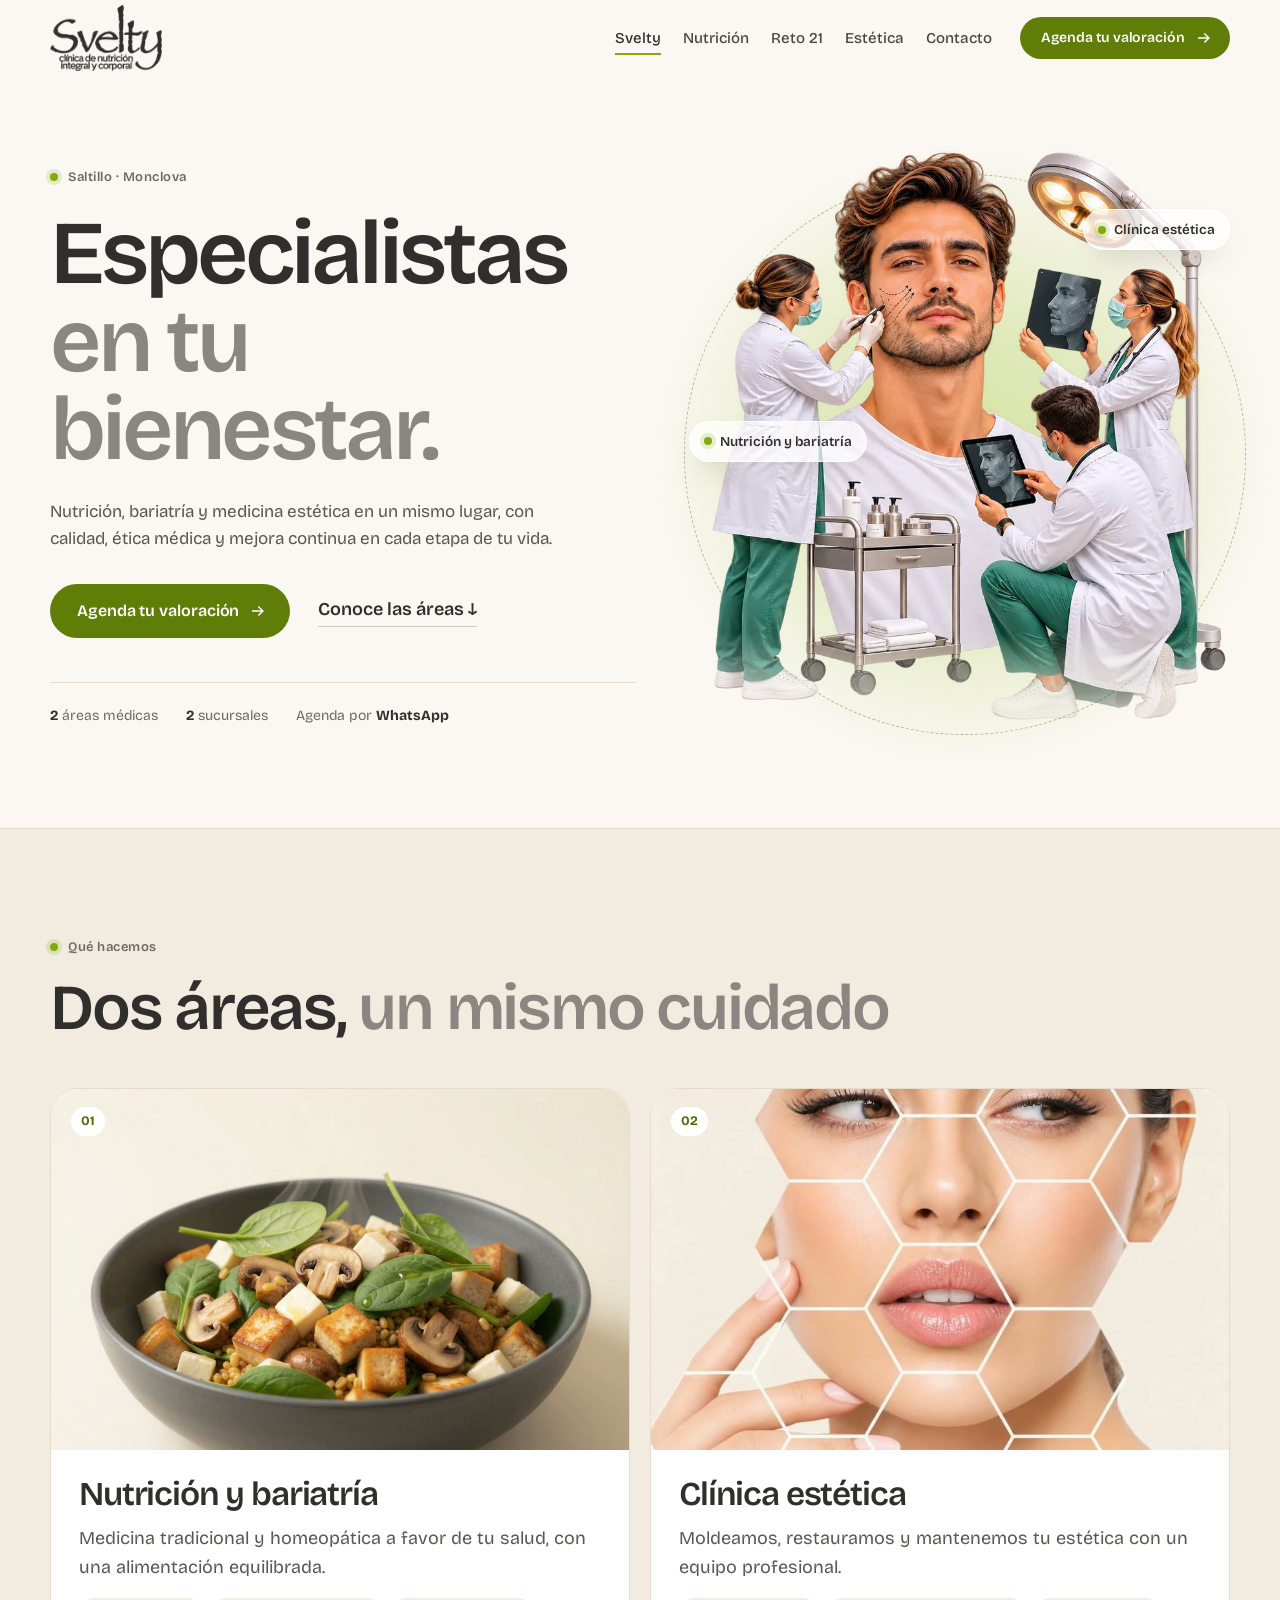
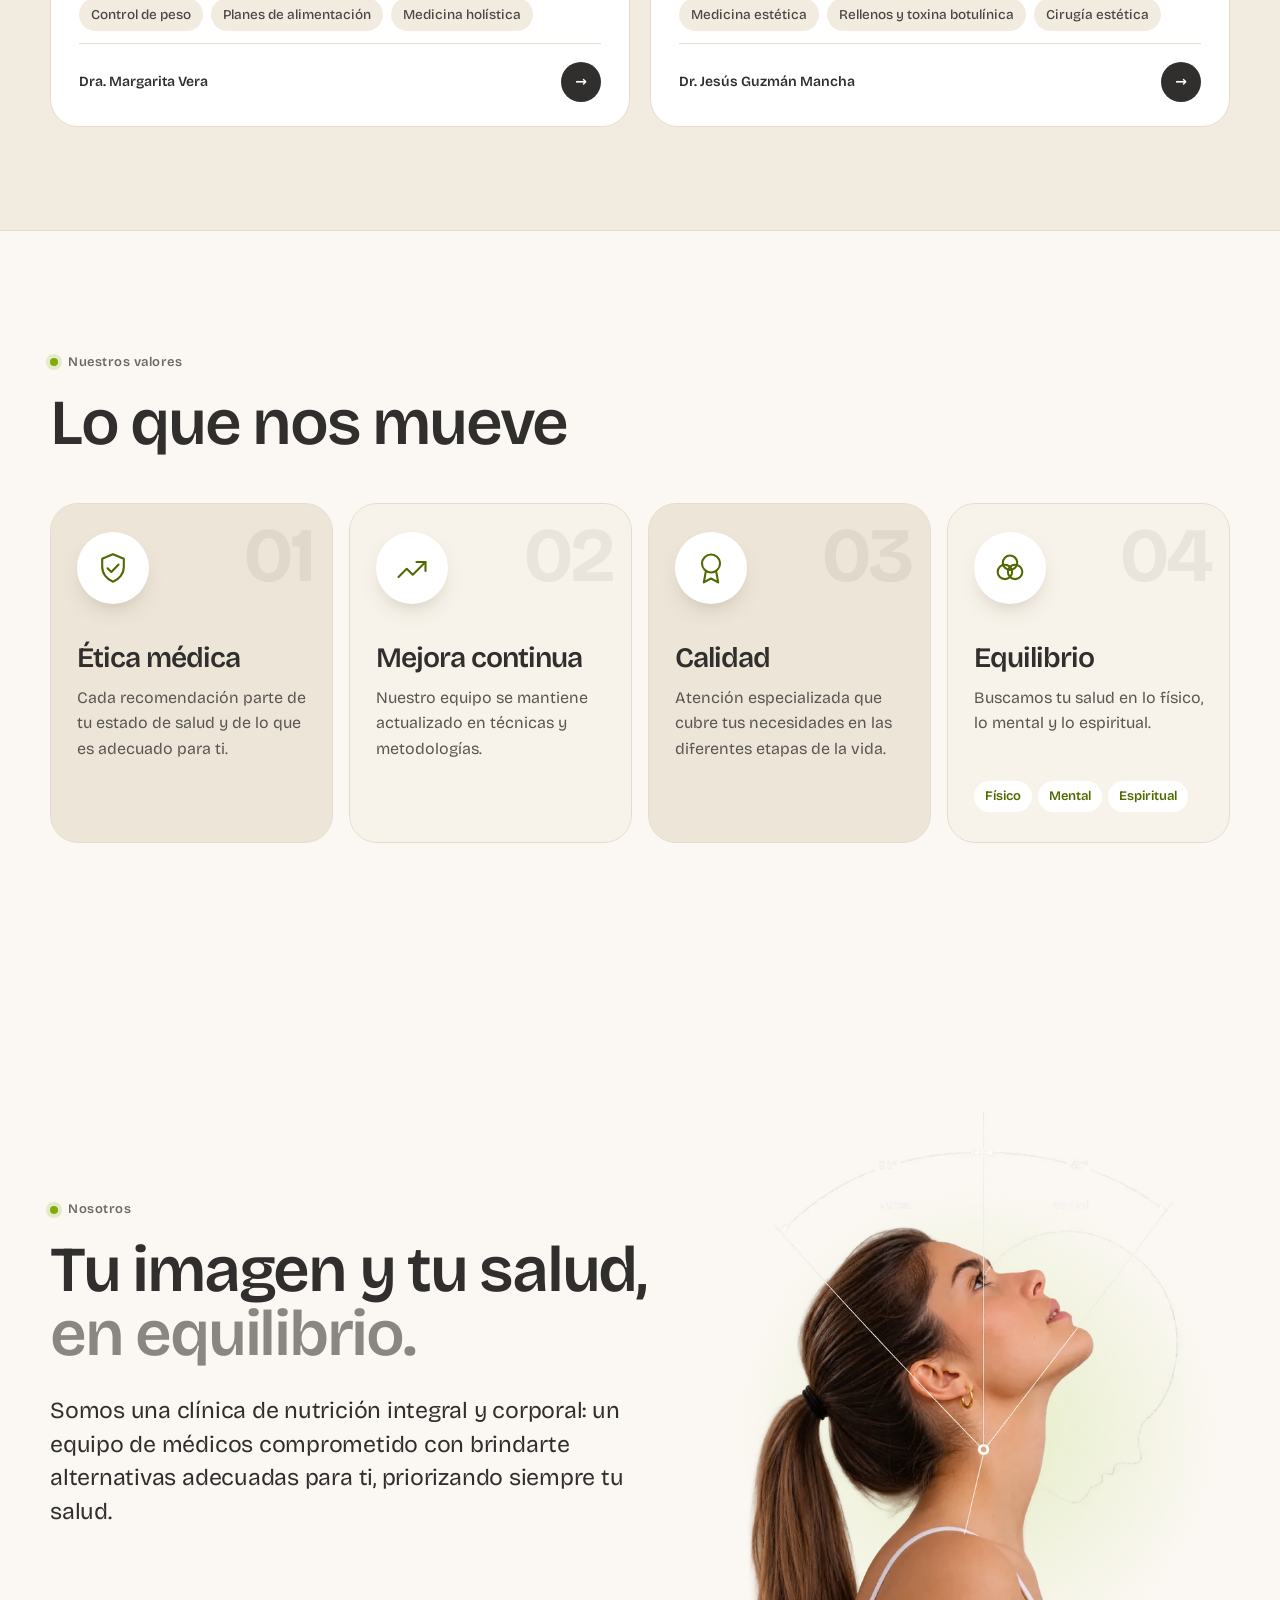
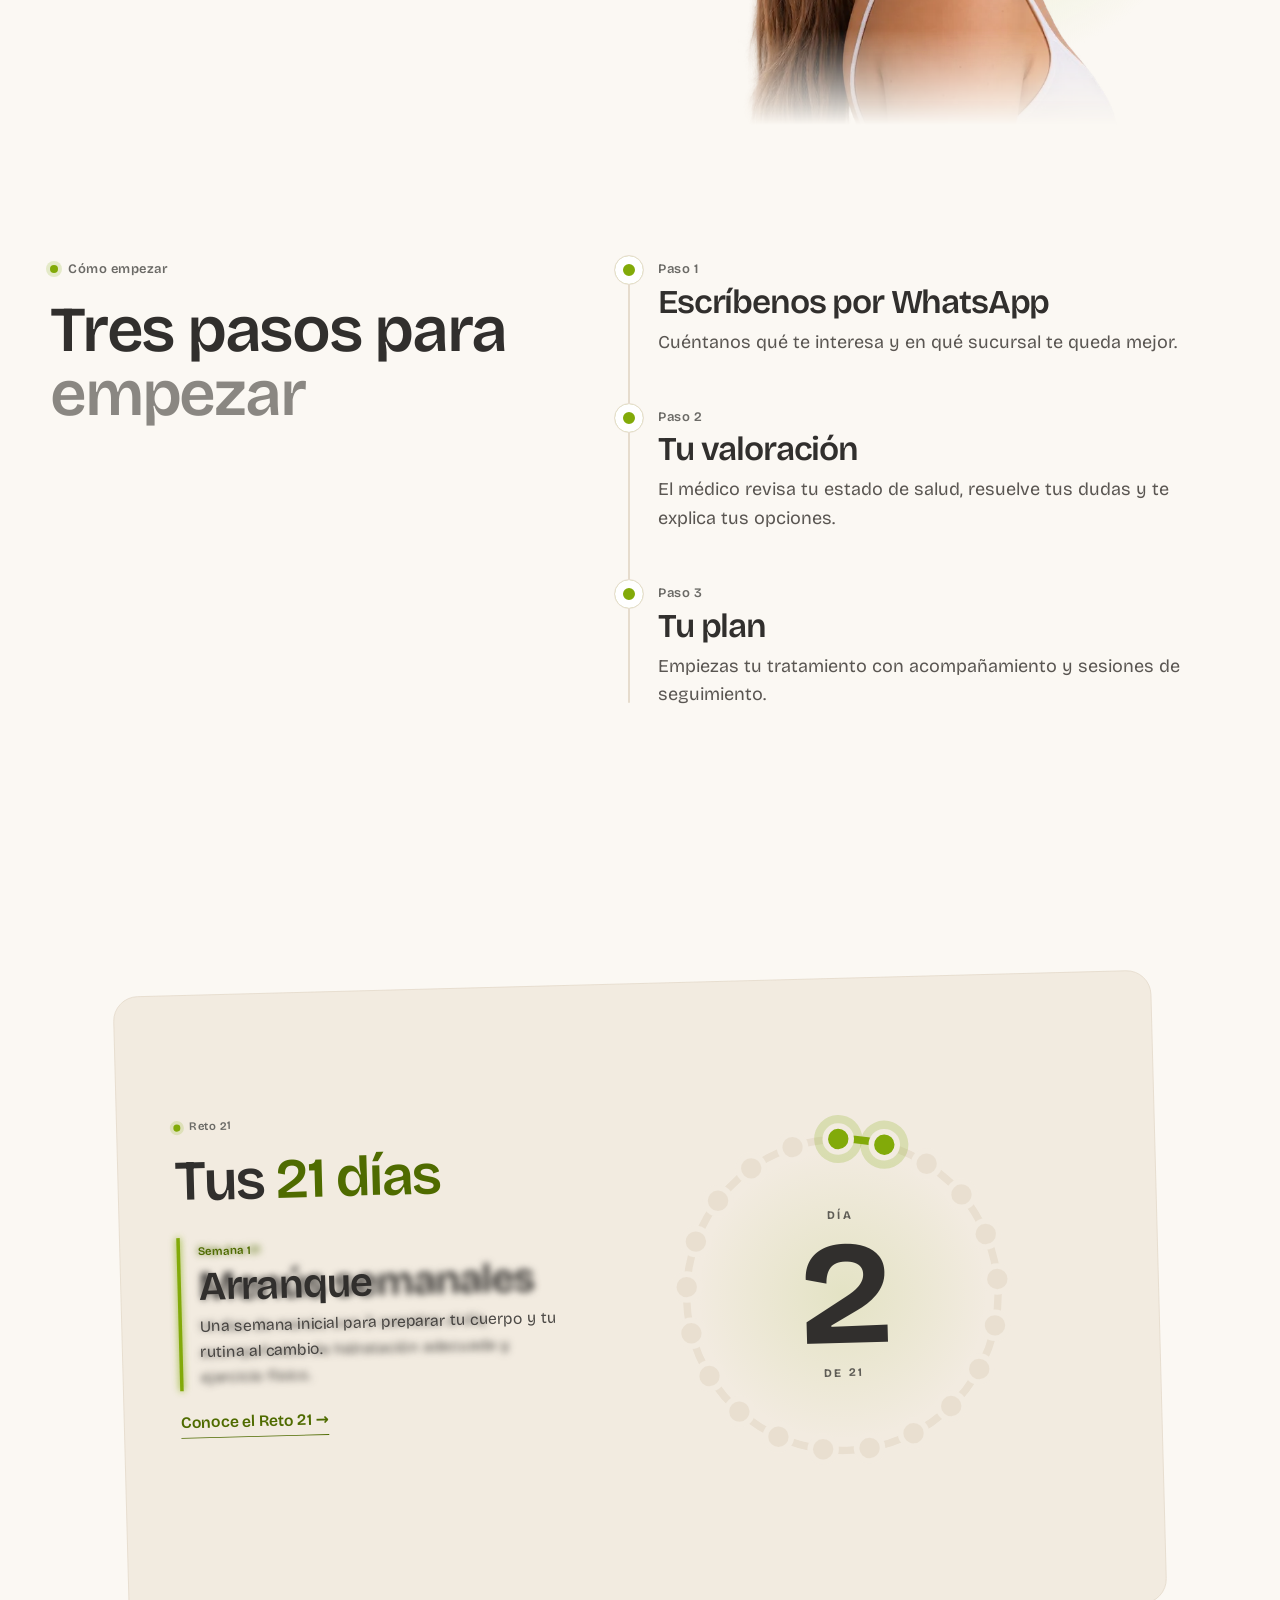
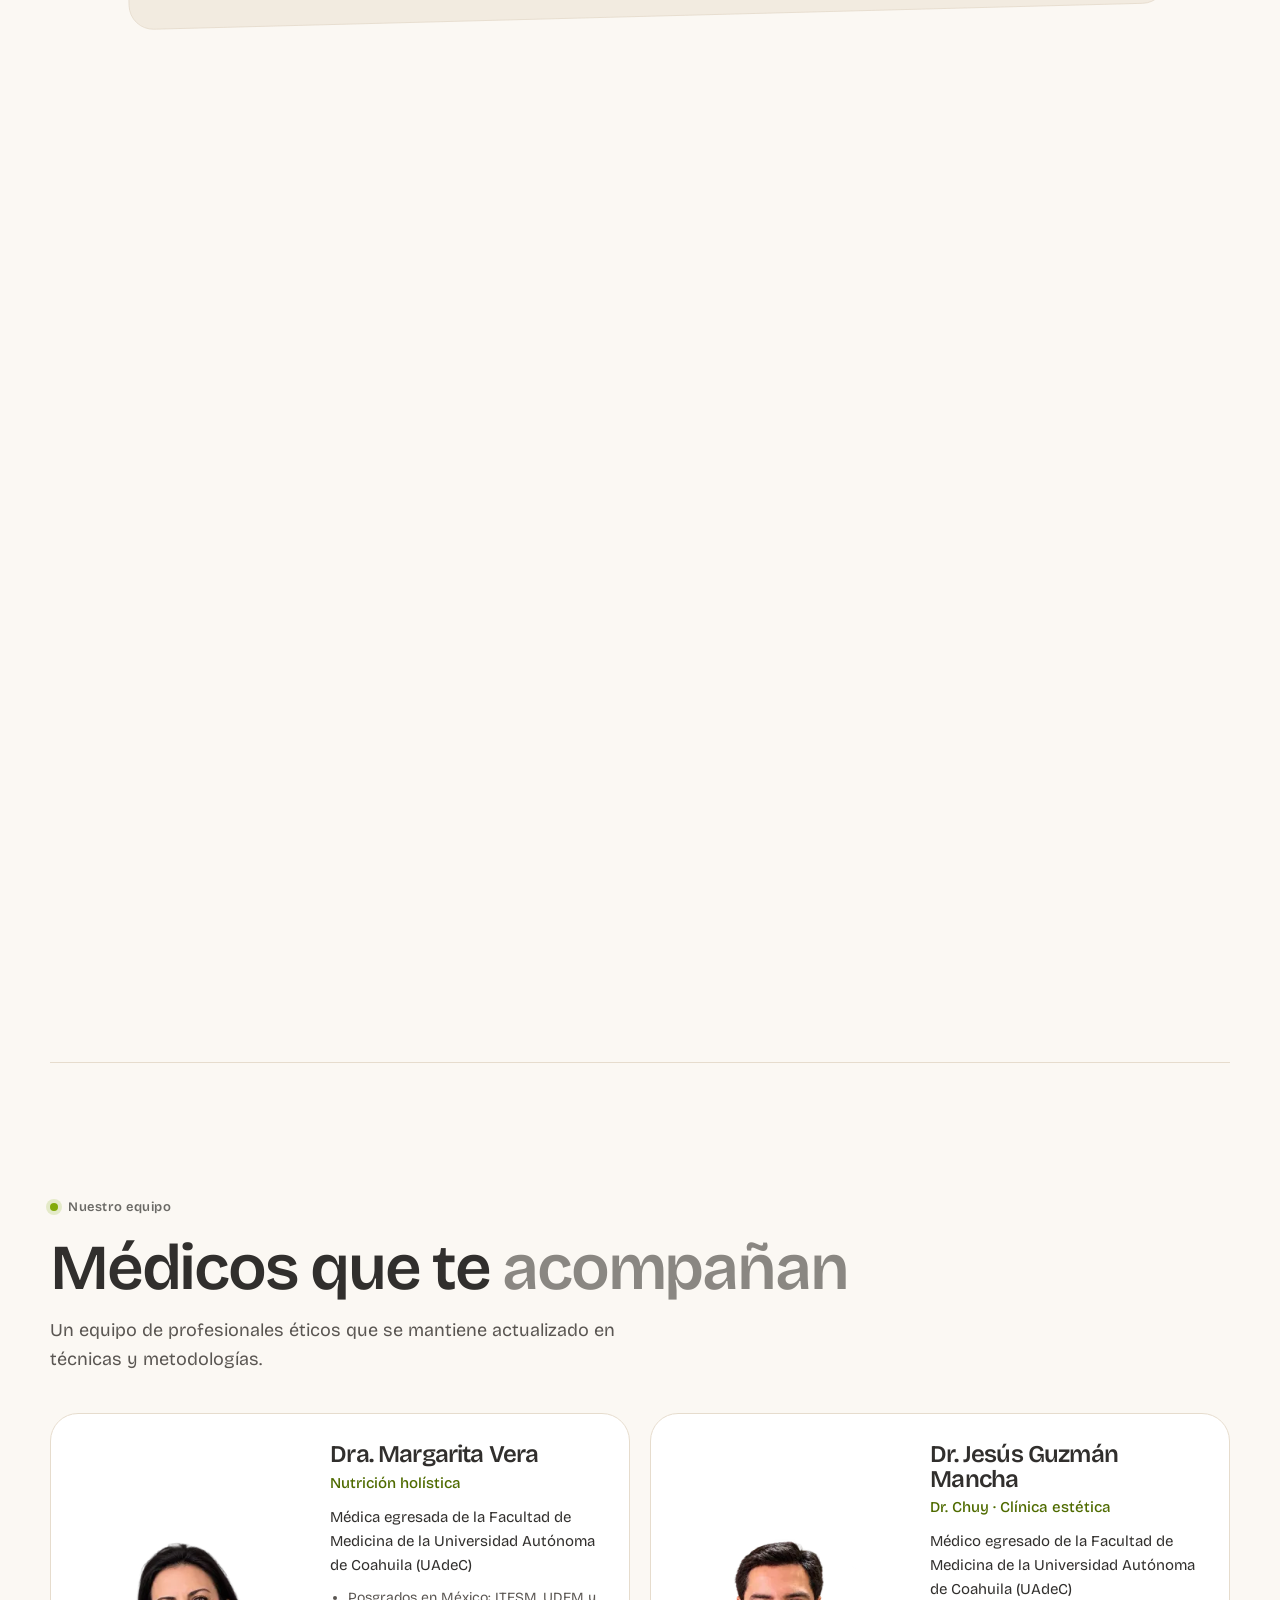
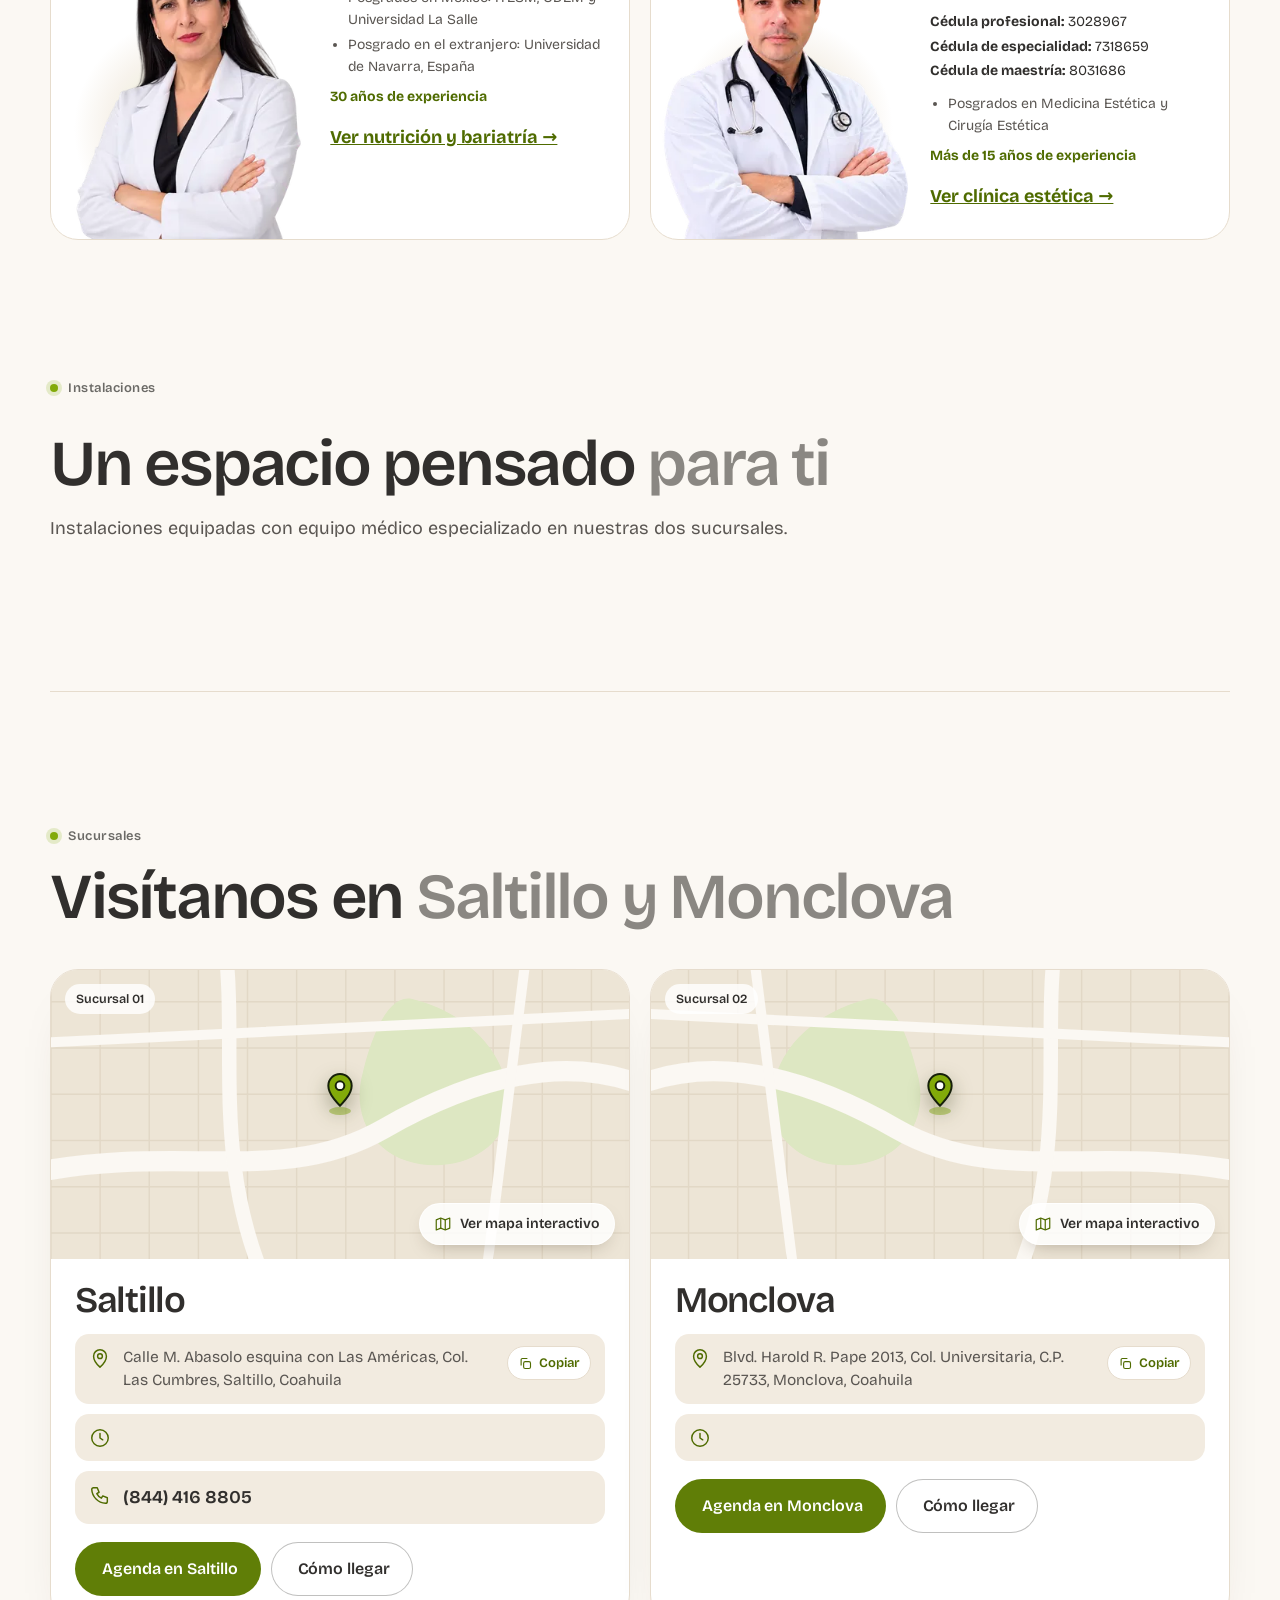
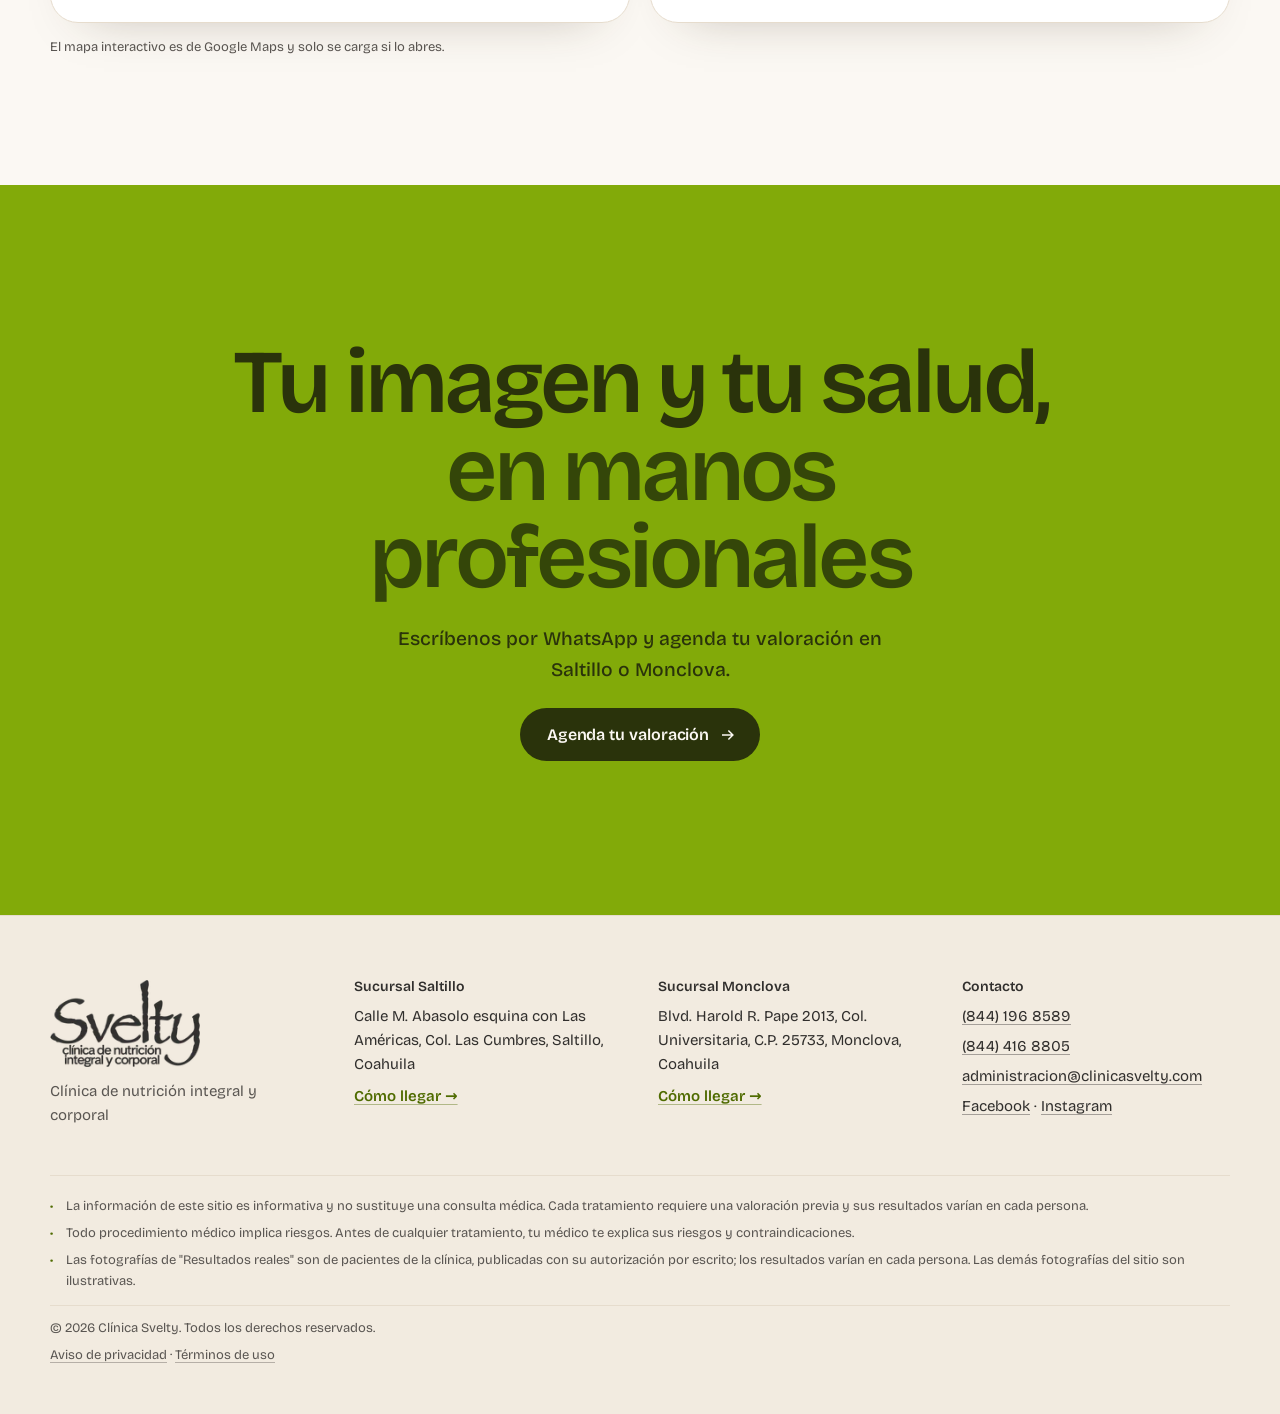
==== commit 3227f810: "Cambios de la clínica: Nutrición solo en Saltillo, InBody y bioscanner, Nutrición holística, teléfon" ====
--- a/index.html
+++ b/index.html
@@ -1,2 +1,2 @@
-<!DOCTYPE html><html lang="es-MX" data-astro-cid-hkbrpulz><head><meta charset="utf-8"><meta name="viewport" content="width=device-width, initial-scale=1, viewport-fit=cover"><title>Clínica Svelty | Nutrición, bariatría y medicina estética en Saltillo y Monclova</title><meta name="description" content="Clínica de nutrición integral y corporal en Saltillo y Monclova: nutrición y bariatría con la Dra. Margarita Vera, medicina y cirugía estética con el Dr. Jesús Guzmán, Reto 21 y nuestro equipo médico."><link rel="canonical" href="https://clinicasvelty.com/"><meta name="theme-color" content="#FFFFFF"><link rel="icon" href="/favicon.png" type="image/png"><meta property="og:type" content="website"><meta property="og:locale" content="es_MX"><meta property="og:site_name" content="Clínica Svelty"><meta property="og:title" content="Clínica Svelty | Nutrición, bariatría y medicina estética en Saltillo y Monclova"><meta property="og:description" content="Clínica de nutrición integral y corporal en Saltillo y Monclova: nutrición y bariatría con la Dra. Margarita Vera, medicina y cirugía estética con el Dr. Jesús Guzmán, Reto 21 y nuestro equipo médico."><meta property="og:url" content="https://clinicasvelty.com/"><meta property="og:image" content="https://clinicasvelty.com/og-svelty.jpg"><meta property="og:image:secure_url" content="https://clinicasvelty.com/og-svelty.jpg"><meta property="og:image:type" content="image/jpeg"><meta property="og:image:width" content="1200"><meta property="og:image:height" content="630"><meta property="og:image:alt" content="Clínica Svelty: nutrición, bariatría y medicina estética en Saltillo y Monclova"><meta name="twitter:card" content="summary_large_image"><meta name="twitter:image" content="https://clinicasvelty.com/og-svelty.jpg"><script type="application/ld+json">[{"@context":"https://schema.org","@type":"MedicalClinic","name":"Clínica Svelty","url":"https://clinicasvelty.com/","telephone":"+528441968589","email":"administracion@clinicasvelty.com","sameAs":["https://www.facebook.com/Svelty-350867764945192","https://www.instagram.com/clinicasvelty/"],"department":[{"@type":"MedicalClinic","name":"Clínica Svelty Saltillo","address":{"@type":"PostalAddress","streetAddress":"Calle M. Abasolo esquina con Las Américas, Col. Las Cumbres, Saltillo, Coahuila","addressLocality":"Saltillo","addressRegion":"Coahuila","addressCountry":"MX"}},{"@type":"MedicalClinic","name":"Clínica Svelty Monclova","address":{"@type":"PostalAddress","streetAddress":"Blvd. Harold R. Pape 2013, Col. Universitaria, C.P. 25733, Monclova, Coahuila","addressLocality":"Monclova","addressRegion":"Coahuila","addressCountry":"MX"}}]},{"@context":"https://schema.org","@type":"Physician","name":"Dra. Margarita Vera","description":"Médica egresada de la Facultad de Medicina de la Universidad Autónoma de Coahuila (UAdeC). Nutrición y bariatría.","identifier":[],"worksFor":{"@type":"MedicalClinic","name":"Clínica Svelty"},"areaServed":["Saltillo","Monclova"]},{"@context":"https://schema.org","@type":"Physician","name":"Dr. Jesús Guzmán Mancha","description":"Médico egresado de la Facultad de Medicina de la Universidad Autónoma de Coahuila (UAdeC). Clínica estética.","identifier":[{"@type":"PropertyValue","name":"Cédula profesional","value":"3028967"},{"@type":"PropertyValue","name":"Cédula de especialidad","value":"7318659"},{"@type":"PropertyValue","name":"Cédula de maestría","value":"8031686"}],"worksFor":{"@type":"MedicalClinic","name":"Clínica Svelty"},"areaServed":["Saltillo","Monclova"]}]</script><link rel="stylesheet" href="/recursos/Base.TWul6gY-.css"><link rel="stylesheet" href="/recursos/index.MKUm93nn.css"><style>.cierre[data-astro-cid-qreezy6w]{background:var(--verde);color:var(--olivo-2);text-align:center;padding:clamp(90px,12vw,160px) 0;position:relative;overflow:hidden}.cierre-in[data-astro-cid-qreezy6w]{justify-items:center;gap:22px;display:grid;position:relative}.cierre[data-astro-cid-qreezy6w] h2[data-astro-cid-qreezy6w]{letter-spacing:-.045em;max-width:14ch;font-size:clamp(42px,7vw,96px);line-height:.98}.cierre[data-astro-cid-qreezy6w] h2[data-astro-cid-qreezy6w] .it{color:#16200ab8}.cierre[data-astro-cid-qreezy6w] p[data-astro-cid-qreezy6w]{max-width:40ch;font-size:clamp(18px,1.5vw,21px);font-weight:500}.cierre-lema[data-astro-cid-qreezy6w]{margin-top:10px;font-size:clamp(20px,2vw,26px)}.cierre[data-astro-cid-qreezy6w] .btn-oscuro{background:var(--olivo-2);color:var(--crema)}.cierre[data-astro-cid-qreezy6w] .c-a1{opacity:.5;width:180px;position:absolute;bottom:-30px;left:-40px;rotate:20deg}.cierre[data-astro-cid-qreezy6w] .c-a2{opacity:.6;width:110px;position:absolute;top:30px;right:6vw}
-</style><link rel="stylesheet" href="/recursos/Sucursales.Bmg3e3oK.css"><link rel="stylesheet" href="/recursos/reto21.CYEgl1DV.css"></head><body data-astro-cid-hkbrpulz><a class="saltar" href="#contenido" data-astro-cid-hkbrpulz>Saltar al contenido</a><header class="enc" data-encabezado data-astro-cid-ocp5e6q2><div class="enc-in contenedor" data-astro-cid-ocp5e6q2><a class="enc-logo" href="/" aria-label="Clínica Svelty, inicio" data-astro-cid-ocp5e6q2><img src="/recursos/logo-svelty-gris.DCzFsO-l_2iI584.webp" alt="Svelty, clínica de nutrición integral y corporal" loading="eager" data-astro-cid-ocp5e6q2="true" decoding="async" width="132" height="77"></a><nav class="enc-nav" aria-label="Principal" id="menu" data-astro-cid-ocp5e6q2><ul data-astro-cid-ocp5e6q2><li data-astro-cid-ocp5e6q2><a href="/" aria-current="page" data-astro-cid-ocp5e6q2>Svelty</a></li><li data-astro-cid-ocp5e6q2><a href="/nutricion/" data-astro-cid-ocp5e6q2>Nutrición</a></li><li data-astro-cid-ocp5e6q2><a href="/reto-21/" data-astro-cid-ocp5e6q2>Reto 21</a></li><li data-astro-cid-ocp5e6q2><a href="/estetica/" data-astro-cid-ocp5e6q2>Estética</a></li><li data-astro-cid-ocp5e6q2><a href="/contacto/" data-astro-cid-ocp5e6q2>Contacto</a></li></ul><a class="btn btn-principal enc-cta" href="https://wa.me/528441968589?text=Hola%2C%20vengo%20del%20sitio%20web%20y%20me%20interesa%20*una%20valoraci%C3%B3n*." data-agenda="una valoración" target="_blank" rel="noopener">Agenda tu valoración<svg width="18" height="18" viewBox="0 0 24 24" aria-hidden="true"><path fill="currentColor" d="M13.2 5.3 19.9 12l-6.7 6.7-1.4-1.4 4.3-4.3H4v-2h12.1l-4.3-4.3z"></path></svg></a></nav><button class="enc-menu" aria-expanded="false" aria-controls="menu" data-menu data-astro-cid-ocp5e6q2><span class="sr-only" data-astro-cid-ocp5e6q2>Abrir menú</span><span data-astro-cid-ocp5e6q2></span><span data-astro-cid-ocp5e6q2></span></button></div></header><main id="contenido" data-astro-cid-hkbrpulz><section class="pi" data-astro-cid-gqdzm3wz><div class="contenedor pi-in" data-astro-cid-gqdzm3wz><div class="pi-txt" data-astro-cid-gqdzm3wz><p class="etiqueta" data-aparece="ya" data-astro-cid-gqdzm3wz>Saltillo · Monclova</p><h1 data-palabras="ya" data-astro-cid-gqdzm3wz>Especialistas <span class="it" data-astro-cid-gqdzm3wz>en tu bienestar.</span></h1><p class="pi-p" data-aparece="ya" data-astro-cid-gqdzm3wz>Nutrición, bariatría y medicina estética en un mismo lugar, con calidad, ética médica y mejora continua en cada etapa de tu vida.</p><div class="pi-cta" data-aparece="ya" data-astro-cid-gqdzm3wz><a class="btn btn-principal " href="https://wa.me/528441968589?text=Hola%2C%20vengo%20del%20sitio%20web%20y%20me%20interesa%20*una%20valoraci%C3%B3n*." data-agenda="una valoración" target="_blank" rel="noopener">Agenda tu valoración<svg width="18" height="18" viewBox="0 0 24 24" aria-hidden="true"><path fill="currentColor" d="M13.2 5.3 19.9 12l-6.7 6.7-1.4-1.4 4.3-4.3H4v-2h12.1l-4.3-4.3z"></path></svg></a><a class="pi-link" href="#areas" data-astro-cid-gqdzm3wz>Conoce las áreas <span aria-hidden="true" data-astro-cid-gqdzm3wz>↓</span></a></div><ul class="pi-datos" data-aparece="ya" data-astro-cid-gqdzm3wz><li data-astro-cid-gqdzm3wz><b data-astro-cid-gqdzm3wz>2</b> áreas médicas</li><li data-astro-cid-gqdzm3wz><b data-astro-cid-gqdzm3wz>2</b> sucursales</li><li data-astro-cid-gqdzm3wz>Agenda por <b data-astro-cid-gqdzm3wz>WhatsApp</b></li></ul></div><div class="pi-foto" data-astro-cid-gqdzm3wz><div class="pi-escena" data-astro-cid-gqdzm3wz><span class="pi-luz" aria-hidden="true" data-astro-cid-gqdzm3wz></span><span class="pi-aro" aria-hidden="true" data-astro-cid-gqdzm3wz></span><img src="/recursos/portada-inicio-sin-fondo.5AHMaojY_Z2g2bDO.webp" srcset="/recursos/portada-inicio-sin-fondo.5AHMaojY_Zu39cB.webp 520w, /recursos/portada-inicio-sin-fondo.5AHMaojY_Z2f0S20.webp 820w, /recursos/portada-inicio-sin-fondo.5AHMaojY_ZCrou9.webp 1190w" alt="Ilustración de un equipo médico planeando un tratamiento facial" sizes="(max-width: 860px) 92vw, 600px" loading="eager" fetchpriority="high" data-astro-cid-gqdzm3wz="true" decoding="async" width="1191" height="1321" class="pi-img"><span class="pi-chip pi-chip-1" aria-hidden="true" data-astro-cid-gqdzm3wz><i data-astro-cid-gqdzm3wz></i>Nutrición y bariatría</span><span class="pi-chip pi-chip-2" aria-hidden="true" data-astro-cid-gqdzm3wz><i data-astro-cid-gqdzm3wz></i>Clínica estética</span></div></div></div></section><section class="ai" id="areas" data-astro-cid-hwo752hv><div class="contenedor" data-astro-cid-hwo752hv><p class="etiqueta">Qué hacemos</p><h2 class="titulo-seccion " data-palabras>Dos áreas, <span class="it">un mismo cuidado</span></h2><div class="ai-g" data-astro-cid-hwo752hv><a class="ai-area" href="/nutricion/" data-aparece data-astro-cid-hwo752hv><div class="ai-foto" data-astro-cid-hwo752hv><video class="ai-video" src="/video/header-nutricion.mp4" poster="/video/header-nutricion-poster.jpg" autoplay muted loop playsinline preload="metadata" aria-hidden="true" data-ai-video data-astro-cid-hwo752hv></video><span class="ai-num" data-astro-cid-hwo752hv>01</span></div><div class="ai-txt" data-astro-cid-hwo752hv><h3 data-astro-cid-hwo752hv>Nutrición y bariatría</h3><p data-astro-cid-hwo752hv>Medicina tradicional y homeopática a favor de tu salud, con una alimentación equilibrada.</p><ul data-astro-cid-hwo752hv><li data-astro-cid-hwo752hv>Control de peso</li><li data-astro-cid-hwo752hv>Planes de alimentación</li><li data-astro-cid-hwo752hv>Medicina holística</li></ul><span class="ai-pie" data-astro-cid-hwo752hv><span data-astro-cid-hwo752hv>Dra. Margarita Vera</span><span class="ai-flecha" aria-hidden="true" data-astro-cid-hwo752hv>→</span></span></div></a><a class="ai-area" href="/estetica/" data-aparece data-astro-cid-hwo752hv><div class="ai-foto" data-astro-cid-hwo752hv><video class="ai-video" src="/video/header-estetica.mp4" poster="/video/header-estetica-poster.jpg" autoplay muted loop playsinline preload="metadata" aria-hidden="true" data-ai-video data-astro-cid-hwo752hv></video><span class="ai-num" data-astro-cid-hwo752hv>02</span></div><div class="ai-txt" data-astro-cid-hwo752hv><h3 data-astro-cid-hwo752hv>Clínica estética</h3><p data-astro-cid-hwo752hv>Moldeamos, restauramos y mantenemos tu estética con un equipo profesional.</p><ul data-astro-cid-hwo752hv><li data-astro-cid-hwo752hv>Medicina estética</li><li data-astro-cid-hwo752hv>Rellenos y toxina botulínica</li><li data-astro-cid-hwo752hv>Cirugía estética</li></ul><span class="ai-pie" data-astro-cid-hwo752hv><span data-astro-cid-hwo752hv>Dr. Jesús Guzmán Mancha</span><span class="ai-flecha" aria-hidden="true" data-astro-cid-hwo752hv>→</span></span></div></a></div></div></section><script type="module">window.matchMedia(`(prefers-reduced-motion: reduce)`).matches&&document.querySelectorAll(`[data-ai-video]`).forEach(e=>{e.removeAttribute(`autoplay`),e.pause()});</script><section class="vl" data-astro-cid-2ttnchrc><div class="contenedor" data-astro-cid-2ttnchrc><div class="vl-cab" data-astro-cid-2ttnchrc><p class="etiqueta" data-astro-cid-2ttnchrc>Nuestros valores</p><h2 class="titulo-seccion" data-palabras data-astro-cid-2ttnchrc>Lo que nos mueve</h2></div><ol class="vl-g" data-valores data-astro-cid-2ttnchrc><li class="vl-card vl-0" style="--i:0" data-astro-cid-2ttnchrc><span class="vl-num" aria-hidden="true" data-astro-cid-2ttnchrc>01</span><span class="vl-ico" aria-hidden="true" data-astro-cid-2ttnchrc><svg viewBox="0 0 24 24" data-astro-cid-2ttnchrc><path pathLength="100" d="M12 2.8l7.2 3v5.4c0 4.6-3 8.4-7.2 10-4.2-1.6-7.2-5.4-7.2-10V5.8z" data-astro-cid-2ttnchrc></path><path pathLength="100" d="M8.4 12.2l2.5 2.5 4.8-5" data-astro-cid-2ttnchrc></path></svg></span><h3 data-astro-cid-2ttnchrc>Ética médica</h3><p data-astro-cid-2ttnchrc>Cada recomendación parte de tu estado de salud y de lo que es adecuado para ti.</p></li><li class="vl-card vl-1" style="--i:1" data-astro-cid-2ttnchrc><span class="vl-num" aria-hidden="true" data-astro-cid-2ttnchrc>02</span><span class="vl-ico" aria-hidden="true" data-astro-cid-2ttnchrc><svg viewBox="0 0 24 24" data-astro-cid-2ttnchrc><path pathLength="100" d="M3 18l5.5-5.5 4 4L21 8" data-astro-cid-2ttnchrc></path><path pathLength="100" d="M15 8h6v6" data-astro-cid-2ttnchrc></path></svg></span><h3 data-astro-cid-2ttnchrc>Mejora continua</h3><p data-astro-cid-2ttnchrc>Nuestro equipo se mantiene actualizado en técnicas y metodologías.</p></li><li class="vl-card vl-2" style="--i:2" data-astro-cid-2ttnchrc><span class="vl-num" aria-hidden="true" data-astro-cid-2ttnchrc>03</span><span class="vl-ico" aria-hidden="true" data-astro-cid-2ttnchrc><svg viewBox="0 0 24 24" data-astro-cid-2ttnchrc><circle pathLength="100" cx="12" cy="9" r="6" data-astro-cid-2ttnchrc></circle><path pathLength="100" d="M8.6 14l-1.4 7.6L12 19l4.8 2.6-1.4-7.6" data-astro-cid-2ttnchrc></path></svg></span><h3 data-astro-cid-2ttnchrc>Calidad</h3><p data-astro-cid-2ttnchrc>Atención especializada que cubre tus necesidades en las diferentes etapas de la vida.</p></li><li class="vl-card vl-3" style="--i:3" data-astro-cid-2ttnchrc><span class="vl-num" aria-hidden="true" data-astro-cid-2ttnchrc>04</span><span class="vl-ico" aria-hidden="true" data-astro-cid-2ttnchrc><svg viewBox="0 0 24 24" data-astro-cid-2ttnchrc><circle pathLength="100" cx="12" cy="8.5" r="4.8" data-astro-cid-2ttnchrc></circle><circle pathLength="100" cx="8.6" cy="14.6" r="4.8" data-astro-cid-2ttnchrc></circle><circle pathLength="100" cx="15.4" cy="14.6" r="4.8" data-astro-cid-2ttnchrc></circle></svg></span><h3 data-astro-cid-2ttnchrc>Equilibrio</h3><p data-astro-cid-2ttnchrc>Buscamos tu salud en lo físico, lo mental y lo espiritual.</p><ul class="vl-puntos" data-astro-cid-2ttnchrc><li data-astro-cid-2ttnchrc>Físico</li><li data-astro-cid-2ttnchrc>Mental</li><li data-astro-cid-2ttnchrc>Espiritual</li></ul></li></ol></div></section><script type="module">var e=document.querySelector(`[data-valores]`),t=window.matchMedia(`(prefers-reduced-motion: reduce)`).matches;if(e&&!t&&`IntersectionObserver`in window){e.classList.add(`listo`);let t=new IntersectionObserver(([n])=>{n.isIntersecting&&(e.classList.add(`visto`),t.disconnect())},{threshold:.25});t.observe(e),setTimeout(()=>e.classList.add(`visto`),6e3)}</script><section class="contenedor seccion somos" id="nosotros" data-astro-cid-lcdefpme><div class="somos-col" data-astro-cid-lcdefpme><div class="somos-cab" data-astro-cid-lcdefpme><p class="etiqueta">Nosotros</p><h2 class="titulo-seccion " data-palabras>Tu imagen y tu salud, <span class="it">en equilibrio.</span></h2></div><div class="somos-txt" data-astro-cid-lcdefpme><p class="somos-p somos-lead" data-aparece data-astro-cid-lcdefpme>Somos una clínica de nutrición integral y corporal: un equipo de médicos comprometido con brindarte alternativas adecuadas para ti, priorizando siempre tu salud.</p></div></div><div class="somos-foto" aria-hidden="true" data-astro-cid-lcdefpme><span class="somos-luz" data-astro-cid-lcdefpme></span><img src="/recursos/nosotros-perfil.D0bBqEUN_1vTj8q.webp" srcset="/recursos/nosotros-perfil.D0bBqEUN_E4bE8.webp 420w, /recursos/nosotros-perfil.D0bBqEUN_8IpwM.webp 700w, /recursos/nosotros-perfil.D0bBqEUN_1P9shh.webp 1000w" alt sizes="(max-width: 860px) 80vw, 480px" data-astro-cid-lcdefpme="true" loading="lazy" decoding="async" width="1087" height="1447"></div></section><section class="contenedor seccion proceso" data-astro-cid-lcdefpme><div class="pr-cab" data-astro-cid-lcdefpme><p class="etiqueta">Cómo empezar</p><h2 class="titulo-seccion " data-palabras>Tres pasos para <span class="it">empezar</span></h2></div><ol class="linea" data-linea data-astro-cid-ihkqewuk><span class="linea-riel" aria-hidden="true" data-astro-cid-ihkqewuk><i data-linea-avance data-astro-cid-ihkqewuk></i></span><li class="paso" data-aparece data-astro-cid-ihkqewuk><span class="paso-punto" aria-hidden="true" data-astro-cid-ihkqewuk></span><span class="paso-et" data-astro-cid-ihkqewuk>Paso 1</span><h3 data-astro-cid-ihkqewuk>Escríbenos por WhatsApp</h3><p data-astro-cid-ihkqewuk>Cuéntanos qué te interesa y en qué sucursal te queda mejor.</p></li><li class="paso" data-aparece data-astro-cid-ihkqewuk><span class="paso-punto" aria-hidden="true" data-astro-cid-ihkqewuk></span><span class="paso-et" data-astro-cid-ihkqewuk>Paso 2</span><h3 data-astro-cid-ihkqewuk>Tu valoración</h3><p data-astro-cid-ihkqewuk>El médico revisa tu estado de salud, resuelve tus dudas y te explica tus opciones.</p></li><li class="paso" data-aparece data-astro-cid-ihkqewuk><span class="paso-punto" aria-hidden="true" data-astro-cid-ihkqewuk></span><span class="paso-et" data-astro-cid-ihkqewuk>Paso 3</span><h3 data-astro-cid-ihkqewuk>Tu plan</h3><p data-astro-cid-ihkqewuk>Empiezas tu tratamiento con acompañamiento y sesiones de seguimiento.</p></li></ol></section><section class="dias" data-dias data-astro-cid-ncxyrcqy><div class="contenedor" data-astro-cid-ncxyrcqy><div class="dias-escena" data-astro-cid-ncxyrcqy><div class="dias-txt" data-astro-cid-ncxyrcqy><p class="etiqueta">Reto 21</p><h2 class="titulo-seccion " data-palabras>Tus <span class="it">21 días</span></h2><ol class="dias-etapas" data-astro-cid-ncxyrcqy><li class="dias-etapa" data-etapa="1-7" data-astro-cid-ncxyrcqy><span class="dias-et" data-astro-cid-ncxyrcqy>Semana 1</span><h3 data-astro-cid-ncxyrcqy>Arranque</h3><p data-astro-cid-ncxyrcqy>Una semana inicial para preparar tu cuerpo y tu rutina al cambio.</p></li><li class="dias-etapa" data-etapa="8-21" data-astro-cid-ncxyrcqy><span class="dias-et" data-astro-cid-ncxyrcqy>Días 8 al 21</span><h3 data-astro-cid-ncxyrcqy>Menús semanales</h3><p data-astro-cid-ncxyrcqy>14 días de menús con 3 comidas al día, acompañados de hidratación adecuada y ejercicio físico.</p></li></ol><a class="dias-ir" href="/reto-21/" data-astro-cid-ncxyrcqy>Conoce el Reto 21 <span aria-hidden="true" data-astro-cid-ncxyrcqy>→</span></a><div class="dias-cta" data-astro-cid-ncxyrcqy><a class="btn btn-principal " href="https://wa.me/528441968589?text=Hola%2C%20vengo%20del%20sitio%20web%20y%20me%20interesa%20*el%20Reto%2021*." data-agenda="el Reto 21" target="_blank" rel="noopener">Agenda tu valoración<svg width="18" height="18" viewBox="0 0 24 24" aria-hidden="true"><path fill="currentColor" d="M13.2 5.3 19.9 12l-6.7 6.7-1.4-1.4 4.3-4.3H4v-2h12.1l-4.3-4.3z"></path></svg></a></div></div><div class="dias-aro" aria-hidden="true" data-astro-cid-ncxyrcqy><span class="aro-luz" data-dias-luz data-astro-cid-ncxyrcqy></span><svg viewBox="0 0 280 280" data-astro-cid-ncxyrcqy><circle class="aro-riel" cx="140" cy="140" r="84" data-astro-cid-ncxyrcqy></circle><circle class="aro-avance" cx="140" cy="140" r="84" pathLength="1" transform="rotate(-90 140 140)" data-dias-arco data-astro-cid-ncxyrcqy></circle><g class="aro-punto" data-dia data-astro-cid-ncxyrcqy><circle class="aro-halo" cx="140" cy="56" r="13" data-astro-cid-ncxyrcqy></circle><circle class="aro-bolita" cx="140" cy="56" r="7" data-astro-cid-ncxyrcqy></circle></g><g class="aro-punto" data-dia data-astro-cid-ncxyrcqy><circle class="aro-halo" cx="164.76" cy="59.73" r="13" data-astro-cid-ncxyrcqy></circle><circle class="aro-bolita" cx="164.76" cy="59.73" r="7" data-astro-cid-ncxyrcqy></circle></g><g class="aro-punto" data-dia data-astro-cid-ncxyrcqy><circle class="aro-halo" cx="187.32" cy="70.6" r="13" data-astro-cid-ncxyrcqy></circle><circle class="aro-bolita" cx="187.32" cy="70.6" r="7" data-astro-cid-ncxyrcqy></circle></g><g class="aro-punto" data-dia data-astro-cid-ncxyrcqy><circle class="aro-halo" cx="205.67" cy="87.63" r="13" data-astro-cid-ncxyrcqy></circle><circle class="aro-bolita" cx="205.67" cy="87.63" r="7" data-astro-cid-ncxyrcqy></circle></g><g class="aro-punto" data-dia data-astro-cid-ncxyrcqy><circle class="aro-halo" cx="218.19" cy="109.31" r="13" data-astro-cid-ncxyrcqy></circle><circle class="aro-bolita" cx="218.19" cy="109.31" r="7" data-astro-cid-ncxyrcqy></circle></g><g class="aro-punto" data-dia data-astro-cid-ncxyrcqy><circle class="aro-halo" cx="223.77" cy="133.72" r="13" data-astro-cid-ncxyrcqy></circle><circle class="aro-bolita" cx="223.77" cy="133.72" r="7" data-astro-cid-ncxyrcqy></circle></g><g class="aro-punto" data-dia data-astro-cid-ncxyrcqy><circle class="aro-halo" cx="221.89" cy="158.69" r="13" data-astro-cid-ncxyrcqy></circle><circle class="aro-bolita" cx="221.89" cy="158.69" r="7" data-astro-cid-ncxyrcqy></circle></g><g class="aro-punto" data-dia data-astro-cid-ncxyrcqy><circle class="aro-halo" cx="212.75" cy="182" r="13" data-astro-cid-ncxyrcqy></circle><circle class="aro-bolita" cx="212.75" cy="182" r="7" data-astro-cid-ncxyrcqy></circle></g><g class="aro-punto" data-dia data-astro-cid-ncxyrcqy><circle class="aro-halo" cx="197.13" cy="201.58" r="13" data-astro-cid-ncxyrcqy></circle><circle class="aro-bolita" cx="197.13" cy="201.58" r="7" data-astro-cid-ncxyrcqy></circle></g><g class="aro-punto" data-dia data-astro-cid-ncxyrcqy><circle class="aro-halo" cx="176.45" cy="215.68" r="13" data-astro-cid-ncxyrcqy></circle><circle class="aro-bolita" cx="176.45" cy="215.68" r="7" data-astro-cid-ncxyrcqy></circle></g><g class="aro-punto" data-dia data-astro-cid-ncxyrcqy><circle class="aro-halo" cx="152.52" cy="223.06" r="13" data-astro-cid-ncxyrcqy></circle><circle class="aro-bolita" cx="152.52" cy="223.06" r="7" data-astro-cid-ncxyrcqy></circle></g><g class="aro-punto" data-dia data-astro-cid-ncxyrcqy><circle class="aro-halo" cx="127.48" cy="223.06" r="13" data-astro-cid-ncxyrcqy></circle><circle class="aro-bolita" cx="127.48" cy="223.06" r="7" data-astro-cid-ncxyrcqy></circle></g><g class="aro-punto" data-dia data-astro-cid-ncxyrcqy><circle class="aro-halo" cx="103.55" cy="215.68" r="13" data-astro-cid-ncxyrcqy></circle><circle class="aro-bolita" cx="103.55" cy="215.68" r="7" data-astro-cid-ncxyrcqy></circle></g><g class="aro-punto" data-dia data-astro-cid-ncxyrcqy><circle class="aro-halo" cx="82.87" cy="201.58" r="13" data-astro-cid-ncxyrcqy></circle><circle class="aro-bolita" cx="82.87" cy="201.58" r="7" data-astro-cid-ncxyrcqy></circle></g><g class="aro-punto" data-dia data-astro-cid-ncxyrcqy><circle class="aro-halo" cx="67.25" cy="182" r="13" data-astro-cid-ncxyrcqy></circle><circle class="aro-bolita" cx="67.25" cy="182" r="7" data-astro-cid-ncxyrcqy></circle></g><g class="aro-punto" data-dia data-astro-cid-ncxyrcqy><circle class="aro-halo" cx="58.11" cy="158.69" r="13" data-astro-cid-ncxyrcqy></circle><circle class="aro-bolita" cx="58.11" cy="158.69" r="7" data-astro-cid-ncxyrcqy></circle></g><g class="aro-punto" data-dia data-astro-cid-ncxyrcqy><circle class="aro-halo" cx="56.23" cy="133.72" r="13" data-astro-cid-ncxyrcqy></circle><circle class="aro-bolita" cx="56.23" cy="133.72" r="7" data-astro-cid-ncxyrcqy></circle></g><g class="aro-punto" data-dia data-astro-cid-ncxyrcqy><circle class="aro-halo" cx="61.81" cy="109.31" r="13" data-astro-cid-ncxyrcqy></circle><circle class="aro-bolita" cx="61.81" cy="109.31" r="7" data-astro-cid-ncxyrcqy></circle></g><g class="aro-punto" data-dia data-astro-cid-ncxyrcqy><circle class="aro-halo" cx="74.33" cy="87.63" r="13" data-astro-cid-ncxyrcqy></circle><circle class="aro-bolita" cx="74.33" cy="87.63" r="7" data-astro-cid-ncxyrcqy></circle></g><g class="aro-punto" data-dia data-astro-cid-ncxyrcqy><circle class="aro-halo" cx="92.68" cy="70.6" r="13" data-astro-cid-ncxyrcqy></circle><circle class="aro-bolita" cx="92.68" cy="70.6" r="7" data-astro-cid-ncxyrcqy></circle></g><g class="aro-punto" data-dia data-astro-cid-ncxyrcqy><circle class="aro-halo" cx="115.24" cy="59.73" r="13" data-astro-cid-ncxyrcqy></circle><circle class="aro-bolita" cx="115.24" cy="59.73" r="7" data-astro-cid-ncxyrcqy></circle></g></svg><span class="aro-brillo" data-astro-cid-ncxyrcqy></span><span class="aro-plato" data-plato="9" style="left:87.11%;top:28.57%" data-astro-cid-ncxyrcqy><img src="/recursos/platillo-01.BLQZSv2Y_G06Yb.webp" srcset="/recursos/platillo-01.BLQZSv2Y_1Twdrv.webp 120w, /recursos/platillo-01.BLQZSv2Y_ZRyVB8.webp 200w" alt sizes="(max-width: 860px) 18vw, 120px" data-astro-cid-ncxyrcqy="true" loading="lazy" decoding="async" width="1254" height="1254"></span><span class="aro-plato" data-plato="11" style="left:87.11%;top:71.43%" data-astro-cid-ncxyrcqy><img src="/recursos/platillo-02.atqz0F-w_ZHGfDE.webp" srcset="/recursos/platillo-02.atqz0F-w_AMUbr.webp 120w, /recursos/platillo-02.atqz0F-w_ZvOx9W.webp 200w" alt sizes="(max-width: 860px) 18vw, 120px" data-astro-cid-ncxyrcqy="true" loading="lazy" decoding="async" width="1331" height="1181"></span><span class="aro-plato" data-plato="13" style="left:50.00%;top:92.86%" data-astro-cid-ncxyrcqy><img src="/recursos/platillo-03.9MktBM3r_Z2gzKNJ.webp" srcset="/recursos/platillo-03.9MktBM3r_bV8lY.webp 120w, /recursos/platillo-03.9MktBM3r_1DjcNC.webp 200w" alt sizes="(max-width: 860px) 18vw, 120px" data-astro-cid-ncxyrcqy="true" loading="lazy" decoding="async" width="1295" height="1214"></span><span class="aro-plato" data-plato="15" style="left:12.89%;top:71.43%" data-astro-cid-ncxyrcqy><img src="/recursos/platillo-04.CjyIMGdN_Z73ed7.webp" srcset="/recursos/platillo-04.CjyIMGdN_Z1mRWms.webp 120w, /recursos/platillo-04.CjyIMGdN_4u75b.webp 200w" alt sizes="(max-width: 860px) 18vw, 120px" data-astro-cid-ncxyrcqy="true" loading="lazy" decoding="async" width="1295" height="1215"></span><span class="aro-plato" data-plato="17" style="left:12.89%;top:28.57%" data-astro-cid-ncxyrcqy><img src="/recursos/platillo-05.Cg2Bh3Mp_HRNiL.webp" srcset="/recursos/platillo-05.Cg2Bh3Mp_rOzlR.webp 120w, /recursos/platillo-05.Cg2Bh3Mp_1TcDNv.webp 200w" alt sizes="(max-width: 860px) 18vw, 120px" data-astro-cid-ncxyrcqy="true" loading="lazy" decoding="async" width="1295" height="1215"></span><span class="aro-plato" data-plato="19" style="left:50.00%;top:7.14%" data-astro-cid-ncxyrcqy><img src="/recursos/platillo-06.TNUV8rIR_15UWnY.webp" srcset="/recursos/platillo-06.TNUV8rIR_1kiK41.webp 120w, /recursos/platillo-06.TNUV8rIR_1U0Pef.webp 200w" alt sizes="(max-width: 860px) 18vw, 120px" data-astro-cid-ncxyrcqy="true" loading="lazy" decoding="async" width="1223" height="1286"></span><p class="aro-num" data-astro-cid-ncxyrcqy><span class="aro-dia" data-astro-cid-ncxyrcqy>Día</span><b data-dias-num data-astro-cid-ncxyrcqy>21</b><span class="aro-fijo" data-astro-cid-ncxyrcqy>días</span><span class="aro-de" data-astro-cid-ncxyrcqy>de 21</span></p></div></div></div></section><section class="contenedor seccion equipo" data-astro-cid-lcdefpme><p class="etiqueta">Nuestro equipo</p><h2 class="titulo-seccion " data-palabras>Médicos que te <span class="it">acompañan</span></h2><p class="eq-p" data-aparece data-astro-cid-lcdefpme>Un equipo de profesionales éticos que se mantiene actualizado en técnicas y metodologías.</p><div class="eq-g" data-astro-cid-lcdefpme><article class="doc" data-aparece data-astro-cid-lcdefpme><div class="doc-foto" data-astro-cid-lcdefpme><img src="/recursos/dra-magis.CSCjmXH-_1DIUmx.webp" srcset="/recursos/dra-magis.CSCjmXH-_2pmGpp.webp 320w, /recursos/dra-magis.CSCjmXH-_Z1sz7fA.webp 520w" alt="Dra. Margarita Vera" sizes="(max-width: 560px) 80vw, 300px" data-astro-cid-lcdefpme="true" loading="lazy" decoding="async" width="1145" height="1374"></div><div data-astro-cid-lcdefpme><h3 data-astro-cid-lcdefpme>Dra. Margarita Vera</h3><p class="doc-area it" data-astro-cid-lcdefpme>Dra. Magis · Nutrición y bariatría</p><p class="doc-tit" data-astro-cid-lcdefpme>Médica egresada de la Facultad de Medicina de la Universidad Autónoma de Coahuila (UAdeC)</p><ul class="doc-form" data-astro-cid-lcdefpme><li data-astro-cid-lcdefpme>Posgrados en México: ITESM, UDEM y Universidad La Salle</li><li data-astro-cid-lcdefpme>Posgrado en el extranjero: Universidad de Navarra, España</li></ul><p class="doc-exp" data-astro-cid-lcdefpme>30 años de experiencia</p><a class="doc-ir" href="/nutricion/" data-astro-cid-lcdefpme>Ver nutrición y bariatría →</a></div></article><article class="doc" data-aparece data-astro-cid-lcdefpme><div class="doc-foto" data-astro-cid-lcdefpme><img src="/recursos/dr-chuy.Cq8gAzxc_ZtCQmx.webp" srcset="/recursos/dr-chuy.Cq8gAzxc_1ODQBD.webp 320w, /recursos/dr-chuy.Cq8gAzxc_FUqQ8.webp 520w" alt="Dr. Jesús Guzmán Mancha" sizes="(max-width: 560px) 80vw, 300px" data-astro-cid-lcdefpme="true" loading="lazy" decoding="async" width="1145" height="1374"></div><div data-astro-cid-lcdefpme><h3 data-astro-cid-lcdefpme>Dr. Jesús Guzmán Mancha</h3><p class="doc-area it" data-astro-cid-lcdefpme>Dr. Chuy · Clínica estética</p><p class="doc-tit" data-astro-cid-lcdefpme>Médico egresado de la Facultad de Medicina de la Universidad Autónoma de Coahuila (UAdeC)</p><ul class="doc-ced" data-astro-cid-lcdefpme><li data-astro-cid-lcdefpme><b data-astro-cid-lcdefpme>Cédula profesional:</b> 3028967</li><li data-astro-cid-lcdefpme><b data-astro-cid-lcdefpme>Cédula de especialidad:</b> 7318659</li><li data-astro-cid-lcdefpme><b data-astro-cid-lcdefpme>Cédula de maestría:</b> 8031686</li></ul><ul class="doc-form" data-astro-cid-lcdefpme><li data-astro-cid-lcdefpme>Posgrados en Medicina Estética y Cirugía Estética</li></ul><p class="doc-exp" data-astro-cid-lcdefpme>Más de 15 años de experiencia</p><a class="doc-ir" href="/estetica/" data-astro-cid-lcdefpme>Ver clínica estética →</a></div></article></div></section><section class="contenedor seccion instalaciones" data-astro-cid-lcdefpme><p class="etiqueta">Instalaciones</p><h2 class="titulo-seccion " data-palabras>Un espacio pensado <span class="it">para ti</span></h2><p data-aparece data-astro-cid-lcdefpme>Instalaciones equipadas con equipo médico especializado en nuestras dos sucursales.</p></section><section class="contenedor testimonios" data-astro-cid-lcdefpme></section><section class="contenedor seccion sucursales" data-astro-cid-myrnl77p><p class="etiqueta">Sucursales</p><h2 class="titulo-seccion " data-palabras>Visítanos en <span class="it">Saltillo y Monclova</span></h2><div class="suc-g" data-astro-cid-myrnl77p><article class="suc" data-aparece data-astro-cid-myrnl77p><div class="suc-mapa" data-mapa="https://www.google.com/maps?q=Calle%20M.%20Abasolo%20esquina%20con%20Las%20Am%C3%A9ricas%2C%20Col.%20Las%20Cumbres%2C%20Saltillo%2C%20Coahuila&amp;output=embed" data-nombre="Saltillo" data-astro-cid-myrnl77p><svg class="suc-plano" viewBox="0 0 400 220" preserveAspectRatio="xMidYMid slice" aria-hidden="true" style data-astro-cid-myrnl77p><rect width="400" height="220" fill="#EDE5D6" data-astro-cid-myrnl77p></rect><g stroke="#E2D8C6" stroke-width="1" data-astro-cid-myrnl77p><line x1="0" y1="0" x2="0" y2="220" data-astro-cid-myrnl77p></line><line x1="34" y1="0" x2="34" y2="220" data-astro-cid-myrnl77p></line><line x1="68" y1="0" x2="68" y2="220" data-astro-cid-myrnl77p></line><line x1="102" y1="0" x2="102" y2="220" data-astro-cid-myrnl77p></line><line x1="136" y1="0" x2="136" y2="220" data-astro-cid-myrnl77p></line><line x1="170" y1="0" x2="170" y2="220" data-astro-cid-myrnl77p></line><line x1="204" y1="0" x2="204" y2="220" data-astro-cid-myrnl77p></line><line x1="238" y1="0" x2="238" y2="220" data-astro-cid-myrnl77p></line><line x1="272" y1="0" x2="272" y2="220" data-astro-cid-myrnl77p></line><line x1="306" y1="0" x2="306" y2="220" data-astro-cid-myrnl77p></line><line x1="340" y1="0" x2="340" y2="220" data-astro-cid-myrnl77p></line><line x1="374" y1="0" x2="374" y2="220" data-astro-cid-myrnl77p></line><line x1="408" y1="0" x2="408" y2="220" data-astro-cid-myrnl77p></line><line x1="0" y1="0" x2="400" y2="0" data-astro-cid-myrnl77p></line><line x1="0" y1="32" x2="400" y2="32" data-astro-cid-myrnl77p></line><line x1="0" y1="64" x2="400" y2="64" data-astro-cid-myrnl77p></line><line x1="0" y1="96" x2="400" y2="96" data-astro-cid-myrnl77p></line><line x1="0" y1="128" x2="400" y2="128" data-astro-cid-myrnl77p></line><line x1="0" y1="160" x2="400" y2="160" data-astro-cid-myrnl77p></line><line x1="0" y1="192" x2="400" y2="192" data-astro-cid-myrnl77p></line><line x1="0" y1="224" x2="400" y2="224" data-astro-cid-myrnl77p></line></g><path d="M250 30c40 10 70 40 66 78-4 30-40 44-70 34-26-9-38-34-30-62 5-20 16-54 34-50z" fill="#DDE7C2" data-astro-cid-myrnl77p></path><g fill="none" stroke="#FBF8F3" stroke-linecap="round" data-astro-cid-myrnl77p><path d="M-10 150 C 90 130, 160 160, 230 120 S 360 70, 410 90" stroke-width="14" data-astro-cid-myrnl77p></path><path d="M120 -10 C 130 60, 110 140, 150 230" stroke-width="10" data-astro-cid-myrnl77p></path><path d="M0 60 L 410 40" stroke-width="7" data-astro-cid-myrnl77p></path><path d="M300 230 L 330 -10" stroke-width="7" data-astro-cid-myrnl77p></path></g></svg><span class="suc-pin" aria-hidden="true" data-astro-cid-myrnl77p><span class="suc-pulso" data-astro-cid-myrnl77p></span><svg viewBox="0 0 24 24" data-astro-cid-myrnl77p><path d="M12 22s7-6.3 7-12a7 7 0 1 0-14 0c0 5.7 7 12 7 12z" data-astro-cid-myrnl77p></path><circle cx="12" cy="10" r="2.6" data-astro-cid-myrnl77p></circle></svg></span><span class="suc-num" data-astro-cid-myrnl77p>Sucursal 01</span><button class="suc-ver" type="button" data-ver-mapa data-astro-cid-myrnl77p><svg viewBox="0 0 24 24" aria-hidden="true" data-astro-cid-myrnl77p><path d="M9 4 3 6.5v13.5l6-2.5 6 2.5 6-2.5V4l-6 2.5z" data-astro-cid-myrnl77p></path><path d="M9 4v13.5M15 6.5V20" data-astro-cid-myrnl77p></path></svg>Ver mapa interactivo</button></div><div class="suc-info" data-astro-cid-myrnl77p><h3 data-astro-cid-myrnl77p>Saltillo</h3><ul class="suc-datos" data-astro-cid-myrnl77p><li data-astro-cid-myrnl77p><svg class="suc-ico" viewBox="0 0 24 24" aria-hidden="true" data-astro-cid-myrnl77p><path d="M12 22s7-6.3 7-12a7 7 0 1 0-14 0c0 5.7 7 12 7 12z" data-astro-cid-myrnl77p></path><circle cx="12" cy="10" r="2.6" data-astro-cid-myrnl77p></circle></svg><span class="suc-dir" data-astro-cid-myrnl77p>Calle M. Abasolo esquina con Las Américas, Col. Las Cumbres, Saltillo, Coahuila</span><button class="suc-copiar" type="button" data-copiar="Calle M. Abasolo esquina con Las Américas, Col. Las Cumbres, Saltillo, Coahuila" aria-label="Copiar la dirección de Saltillo" data-astro-cid-myrnl77p><svg viewBox="0 0 24 24" aria-hidden="true" data-astro-cid-myrnl77p><rect x="9" y="9" width="11" height="11" rx="2.5" data-astro-cid-myrnl77p></rect><path d="M5 15V6a2 2 0 0 1 2-2h8" data-astro-cid-myrnl77p></path></svg><span data-copiar-txt data-astro-cid-myrnl77p>Copiar</span></button></li><li data-astro-cid-myrnl77p><svg class="suc-ico" viewBox="0 0 24 24" aria-hidden="true" data-astro-cid-myrnl77p><circle cx="12" cy="12" r="9" data-astro-cid-myrnl77p></circle><path d="M12 7v5l3 2" data-astro-cid-myrnl77p></path></svg></li></ul><div class="suc-btns" data-astro-cid-myrnl77p><a class="btn btn-principal" href="https://wa.me/528441968589?text=Hola%2C%20vengo%20del%20sitio%20web%20y%20me%20interesa%20*una%20valoraci%C3%B3n*%20en%20la%20sucursal%20*Saltillo*." target="_blank" rel="noopener" data-wa-directo="una valoración" data-sucursal="Saltillo" data-astro-cid-myrnl77p>Agenda en Saltillo</a><a class="btn btn-secundario" href="https://maps.app.goo.gl/13cggZ9k2c9Fe6LT8" target="_blank" rel="noopener" data-astro-cid-myrnl77p>Cómo llegar</a></div></div></article><article class="suc" data-aparece data-astro-cid-myrnl77p><div class="suc-mapa" data-mapa="https://www.google.com/maps?q=Blvd.%20Harold%20R.%20Pape%202013%2C%20Col.%20Universitaria%2C%20C.P.%2025733%2C%20Monclova%2C%20Coahuila&amp;output=embed" data-nombre="Monclova" data-astro-cid-myrnl77p><svg class="suc-plano" viewBox="0 0 400 220" preserveAspectRatio="xMidYMid slice" aria-hidden="true" style="transform:scaleX(-1)" data-astro-cid-myrnl77p><rect width="400" height="220" fill="#EDE5D6" data-astro-cid-myrnl77p></rect><g stroke="#E2D8C6" stroke-width="1" data-astro-cid-myrnl77p><line x1="0" y1="0" x2="0" y2="220" data-astro-cid-myrnl77p></line><line x1="34" y1="0" x2="34" y2="220" data-astro-cid-myrnl77p></line><line x1="68" y1="0" x2="68" y2="220" data-astro-cid-myrnl77p></line><line x1="102" y1="0" x2="102" y2="220" data-astro-cid-myrnl77p></line><line x1="136" y1="0" x2="136" y2="220" data-astro-cid-myrnl77p></line><line x1="170" y1="0" x2="170" y2="220" data-astro-cid-myrnl77p></line><line x1="204" y1="0" x2="204" y2="220" data-astro-cid-myrnl77p></line><line x1="238" y1="0" x2="238" y2="220" data-astro-cid-myrnl77p></line><line x1="272" y1="0" x2="272" y2="220" data-astro-cid-myrnl77p></line><line x1="306" y1="0" x2="306" y2="220" data-astro-cid-myrnl77p></line><line x1="340" y1="0" x2="340" y2="220" data-astro-cid-myrnl77p></line><line x1="374" y1="0" x2="374" y2="220" data-astro-cid-myrnl77p></line><line x1="408" y1="0" x2="408" y2="220" data-astro-cid-myrnl77p></line><line x1="0" y1="0" x2="400" y2="0" data-astro-cid-myrnl77p></line><line x1="0" y1="32" x2="400" y2="32" data-astro-cid-myrnl77p></line><line x1="0" y1="64" x2="400" y2="64" data-astro-cid-myrnl77p></line><line x1="0" y1="96" x2="400" y2="96" data-astro-cid-myrnl77p></line><line x1="0" y1="128" x2="400" y2="128" data-astro-cid-myrnl77p></line><line x1="0" y1="160" x2="400" y2="160" data-astro-cid-myrnl77p></line><line x1="0" y1="192" x2="400" y2="192" data-astro-cid-myrnl77p></line><line x1="0" y1="224" x2="400" y2="224" data-astro-cid-myrnl77p></line></g><path d="M250 30c40 10 70 40 66 78-4 30-40 44-70 34-26-9-38-34-30-62 5-20 16-54 34-50z" fill="#DDE7C2" data-astro-cid-myrnl77p></path><g fill="none" stroke="#FBF8F3" stroke-linecap="round" data-astro-cid-myrnl77p><path d="M-10 150 C 90 130, 160 160, 230 120 S 360 70, 410 90" stroke-width="14" data-astro-cid-myrnl77p></path><path d="M120 -10 C 130 60, 110 140, 150 230" stroke-width="10" data-astro-cid-myrnl77p></path><path d="M0 60 L 410 40" stroke-width="7" data-astro-cid-myrnl77p></path><path d="M300 230 L 330 -10" stroke-width="7" data-astro-cid-myrnl77p></path></g></svg><span class="suc-pin" aria-hidden="true" data-astro-cid-myrnl77p><span class="suc-pulso" data-astro-cid-myrnl77p></span><svg viewBox="0 0 24 24" data-astro-cid-myrnl77p><path d="M12 22s7-6.3 7-12a7 7 0 1 0-14 0c0 5.7 7 12 7 12z" data-astro-cid-myrnl77p></path><circle cx="12" cy="10" r="2.6" data-astro-cid-myrnl77p></circle></svg></span><span class="suc-num" data-astro-cid-myrnl77p>Sucursal 02</span><button class="suc-ver" type="button" data-ver-mapa data-astro-cid-myrnl77p><svg viewBox="0 0 24 24" aria-hidden="true" data-astro-cid-myrnl77p><path d="M9 4 3 6.5v13.5l6-2.5 6 2.5 6-2.5V4l-6 2.5z" data-astro-cid-myrnl77p></path><path d="M9 4v13.5M15 6.5V20" data-astro-cid-myrnl77p></path></svg>Ver mapa interactivo</button></div><div class="suc-info" data-astro-cid-myrnl77p><h3 data-astro-cid-myrnl77p>Monclova</h3><ul class="suc-datos" data-astro-cid-myrnl77p><li data-astro-cid-myrnl77p><svg class="suc-ico" viewBox="0 0 24 24" aria-hidden="true" data-astro-cid-myrnl77p><path d="M12 22s7-6.3 7-12a7 7 0 1 0-14 0c0 5.7 7 12 7 12z" data-astro-cid-myrnl77p></path><circle cx="12" cy="10" r="2.6" data-astro-cid-myrnl77p></circle></svg><span class="suc-dir" data-astro-cid-myrnl77p>Blvd. Harold R. Pape 2013, Col. Universitaria, C.P. 25733, Monclova, Coahuila</span><button class="suc-copiar" type="button" data-copiar="Blvd. Harold R. Pape 2013, Col. Universitaria, C.P. 25733, Monclova, Coahuila" aria-label="Copiar la dirección de Monclova" data-astro-cid-myrnl77p><svg viewBox="0 0 24 24" aria-hidden="true" data-astro-cid-myrnl77p><rect x="9" y="9" width="11" height="11" rx="2.5" data-astro-cid-myrnl77p></rect><path d="M5 15V6a2 2 0 0 1 2-2h8" data-astro-cid-myrnl77p></path></svg><span data-copiar-txt data-astro-cid-myrnl77p>Copiar</span></button></li><li data-astro-cid-myrnl77p><svg class="suc-ico" viewBox="0 0 24 24" aria-hidden="true" data-astro-cid-myrnl77p><circle cx="12" cy="12" r="9" data-astro-cid-myrnl77p></circle><path d="M12 7v5l3 2" data-astro-cid-myrnl77p></path></svg></li></ul><div class="suc-btns" data-astro-cid-myrnl77p><a class="btn btn-principal" href="https://wa.me/528441968589?text=Hola%2C%20vengo%20del%20sitio%20web%20y%20me%20interesa%20*una%20valoraci%C3%B3n*%20en%20la%20sucursal%20*Monclova*." target="_blank" rel="noopener" data-wa-directo="una valoración" data-sucursal="Monclova" data-astro-cid-myrnl77p>Agenda en Monclova</a><a class="btn btn-secundario" href="https://maps.app.goo.gl/FGy2EjU2qz5gVu4L8" target="_blank" rel="noopener" data-astro-cid-myrnl77p>Cómo llegar</a></div></div></article></div><p class="suc-nota" data-astro-cid-myrnl77p>El mapa interactivo es de Google Maps y solo se carga si lo abres.</p></section><script type="module">document.querySelectorAll(`[data-mapa]`).forEach(e=>{e.querySelector(`[data-ver-mapa]`)?.addEventListener(`click`,()=>{let t=document.createElement(`iframe`);t.src=e.dataset.mapa,t.title=`Mapa de la sucursal ${e.dataset.nombre}`,t.loading=`lazy`,t.referrerPolicy=`no-referrer-when-downgrade`,e.classList.add(`cargado`),e.append(t)},{once:!0})}),document.querySelectorAll(`[data-copiar]`).forEach(e=>{let t=e.querySelector(`[data-copiar-txt]`);e.addEventListener(`click`,async()=>{try{await navigator.clipboard.writeText(e.dataset.copiar)}catch{return}e.classList.add(`ok`),t&&(t.textContent=`Copiada`),setTimeout(()=>{e.classList.remove(`ok`),t&&(t.textContent=`Copiar`)},1600)})});</script><section class="cierre" data-astro-cid-qreezy6w><svg class="adorno c-a1" viewBox="0 0 100 100" aria-hidden="true" data-parallax="0.4" style><g fill="var(--olivo)"><path d="M50 4C22 20 10 48 18 78c3 10 10 16 18 18 2-26 10-48 26-66-14 20-20 42-20 66 26-6 42-30 40-58C80 22 66 10 50 4Z"></path></g></svg><svg class="adorno c-a2" viewBox="0 0 100 100" aria-hidden="true" data-parallax="0.6" style><g fill="var(--crema)"><ellipse cx="50" cy="26" rx="11" ry="22" transform="rotate(0 50 50)"></ellipse><ellipse cx="50" cy="26" rx="11" ry="22" transform="rotate(60 50 50)"></ellipse><ellipse cx="50" cy="26" rx="11" ry="22" transform="rotate(120 50 50)"></ellipse><ellipse cx="50" cy="26" rx="11" ry="22" transform="rotate(180 50 50)"></ellipse><ellipse cx="50" cy="26" rx="11" ry="22" transform="rotate(240 50 50)"></ellipse><ellipse cx="50" cy="26" rx="11" ry="22" transform="rotate(300 50 50)"></ellipse><circle cx="50" cy="50" r="9" fill="var(--olivo)"></circle></g></svg><div class="contenedor cierre-in" data-astro-cid-qreezy6w><h2 data-palabras data-astro-cid-qreezy6w>Tu imagen y tu salud, <span class="it" data-astro-cid-qreezy6w>en manos profesionales</span></h2><p data-aparece data-astro-cid-qreezy6w>Escríbenos por WhatsApp y agenda tu valoración en Saltillo o Monclova.</p><div data-aparece data-astro-cid-qreezy6w><a class="btn btn-principal btn-oscuro" href="https://wa.me/528441968589?text=Hola%2C%20vengo%20del%20sitio%20web%20y%20me%20interesa%20*una%20valoraci%C3%B3n*." data-agenda="una valoración" target="_blank" rel="noopener">Agenda tu valoración<svg width="18" height="18" viewBox="0 0 24 24" aria-hidden="true"><path fill="currentColor" d="M13.2 5.3 19.9 12l-6.7 6.7-1.4-1.4 4.3-4.3H4v-2h12.1l-4.3-4.3z"></path></svg></a></div></div></section></main><svg class="onda" viewBox="0 0 1440 90" preserveAspectRatio="none" aria-hidden="true" style="background:var(--verde);"><path data-onda fill="var(--sobre-bloque)" d="M0,52 C180,18 360,10 540,34 C720,58 900,86 1080,70 C1260,54 1350,30 1440,40 L1440,90 L0,90 Z"></path></svg><footer class="pie" data-astro-cid-kb2vq6wp><div class="contenedor pie-in" data-astro-cid-kb2vq6wp><div data-astro-cid-kb2vq6wp><img src="/recursos/logo-svelty-gris.DCzFsO-l_Z27Skq0.webp" alt="Svelty, clínica de nutrición integral y corporal" data-astro-cid-kb2vq6wp="true" loading="lazy" decoding="async" width="170" height="99"><p class="pie-lema" data-astro-cid-kb2vq6wp>Clínica de nutrición integral y corporal</p></div><div data-astro-cid-kb2vq6wp><h2 class="pie-t" data-astro-cid-kb2vq6wp>Sucursal Saltillo</h2><p data-astro-cid-kb2vq6wp>Calle M. Abasolo esquina con Las Américas, Col. Las Cumbres, Saltillo, Coahuila</p><a class="pie-link" href="https://maps.app.goo.gl/13cggZ9k2c9Fe6LT8" target="_blank" rel="noopener" data-astro-cid-kb2vq6wp>Cómo llegar →</a></div><div data-astro-cid-kb2vq6wp><h2 class="pie-t" data-astro-cid-kb2vq6wp>Sucursal Monclova</h2><p data-astro-cid-kb2vq6wp>Blvd. Harold R. Pape 2013, Col. Universitaria, C.P. 25733, Monclova, Coahuila</p><a class="pie-link" href="https://maps.app.goo.gl/FGy2EjU2qz5gVu4L8" target="_blank" rel="noopener" data-astro-cid-kb2vq6wp>Cómo llegar →</a></div><div data-astro-cid-kb2vq6wp><h2 class="pie-t" data-astro-cid-kb2vq6wp>Contacto</h2><ul class="pie-lista" data-astro-cid-kb2vq6wp><li data-astro-cid-kb2vq6wp><a href="tel:+528441968589" data-astro-cid-kb2vq6wp>(844) 196 8589</a></li><li data-astro-cid-kb2vq6wp><a href="tel:4168805" data-astro-cid-kb2vq6wp>416 8805</a></li><li data-astro-cid-kb2vq6wp><a href="mailto:administracion@clinicasvelty.com" data-astro-cid-kb2vq6wp>administracion@clinicasvelty.com</a></li><li data-astro-cid-kb2vq6wp><a href="https://www.facebook.com/Svelty-350867764945192" target="_blank" rel="noopener" data-astro-cid-kb2vq6wp>Facebook</a> · <a href="https://www.instagram.com/clinicasvelty/" target="_blank" rel="noopener" data-astro-cid-kb2vq6wp>Instagram</a></li></ul></div></div><div class="contenedor pie-legal" data-astro-cid-kb2vq6wp><!-- Leyendas sanitarias (Reglamento de la LGS en Materia de Publicidad, arts. 7, 9, 64 y 65). --><ul class="pie-avisos" data-astro-cid-kb2vq6wp><li data-astro-cid-kb2vq6wp>La información de este sitio es informativa y no sustituye una consulta médica. Cada tratamiento requiere una valoración previa y sus resultados varían en cada persona.</li><li data-astro-cid-kb2vq6wp>Todo procedimiento médico implica riesgos. Antes de cualquier tratamiento, tu médico te explica sus riesgos y contraindicaciones.</li><li data-astro-cid-kb2vq6wp>Las fotografías de "Resultados reales" son de pacientes de la clínica, publicadas con su autorización por escrito; los resultados varían en cada persona. Las demás fotografías del sitio son ilustrativas.</li></ul><p data-astro-cid-kb2vq6wp>© 2026 Clínica Svelty. Todos los derechos reservados.</p><p data-astro-cid-kb2vq6wp><a href="/aviso-de-privacidad/" data-astro-cid-kb2vq6wp>Aviso de privacidad</a> · <a href="/terminos/" data-astro-cid-kb2vq6wp>Términos de uso</a></p></div></footer><a class="wa" href="https://wa.me/528441968589?text=Hola%2C%20vengo%20del%20sitio%20web%20y%20me%20interesa%20*una%20valoraci%C3%B3n*." data-agenda="una valoración" target="_blank" rel="noopener" data-astro-cid-ic3vkkfi><svg width="26" height="26" viewBox="0 0 24 24" aria-hidden="true" data-astro-cid-ic3vkkfi><path fill="currentColor" d="M12 2a10 10 0 0 0-8.6 15.1L2 22l5-1.3A10 10 0 1 0 12 2Zm0 18.2a8.2 8.2 0 0 1-4.2-1.1l-.3-.2-3 .8.8-2.9-.2-.3A8.2 8.2 0 1 1 12 20.2Zm4.5-6.1c-.2-.1-1.5-.7-1.7-.8-.2-.1-.4-.1-.6.1l-.8 1c-.1.2-.3.2-.5.1a6.7 6.7 0 0 1-3.3-2.9c-.3-.4.2-.4.7-1.4.1-.2 0-.3 0-.4l-.8-1.8c-.2-.5-.4-.4-.6-.4h-.5a1 1 0 0 0-.7.3 3 3 0 0 0-.9 2.2 5.2 5.2 0 0 0 1.1 2.7 11.8 11.8 0 0 0 4.5 4c1.7.7 2.3.8 3.2.6.5-.1 1.5-.6 1.7-1.2.2-.6.2-1.1.2-1.2-.1-.1-.3-.2-.5-.3Z" data-astro-cid-ic3vkkfi></path></svg><span data-astro-cid-ic3vkkfi>Agenda tu valoración</span></a><dialog class="sel" data-selector aria-labelledby="sel-t" data-astro-cid-7jrd67i7><form method="dialog" class="sel-in" data-astro-cid-7jrd67i7><p class="etiqueta" data-astro-cid-7jrd67i7>Agenda tu valoración</p><h2 id="sel-t" data-astro-cid-7jrd67i7>¿En qué sucursal te queda mejor?</h2><p class="sel-serv" data-sel-servicio data-astro-cid-7jrd67i7></p><div class="sel-ops" data-astro-cid-7jrd67i7><button class="sel-op" value="Saltillo" data-astro-cid-7jrd67i7><b data-astro-cid-7jrd67i7>Saltillo</b><span data-astro-cid-7jrd67i7>Calle M. Abasolo esquina con Las Américas, Col. Las Cumbres, Saltillo, Coahuila</span></button><button class="sel-op" value="Monclova" data-astro-cid-7jrd67i7><b data-astro-cid-7jrd67i7>Monclova</b><span data-astro-cid-7jrd67i7>Blvd. Harold R. Pape 2013, Col. Universitaria, C.P. 25733, Monclova, Coahuila</span></button><button class="sel-op sel-op-nose" value="nose" data-astro-cid-7jrd67i7>Aún no sé</button></div><p class="sel-priv" data-astro-cid-7jrd67i7>Se abrirá WhatsApp para platicar con la clínica. No compartas datos de salud por ese medio; los revisamos en consulta. Consulta nuestro <a href="/aviso-de-privacidad/" data-astro-cid-7jrd67i7>Aviso de privacidad</a>.</p><button class="sel-cerrar" value="cancelar" aria-label="Cerrar" data-astro-cid-7jrd67i7>×</button></form></dialog><script type="module">var e={nombre:`Clínica Svelty`,lema:`Clínica de nutrición integral y corporal`,whatsapp:`528441968589`,telefonos:[`(844) 196 8589`,`416 8805`],correo:`administracion@clinicasvelty.com`,redes:{facebook:`https://www.facebook.com/Svelty-350867764945192`,instagram:`https://www.instagram.com/clinicasvelty/`},cofepris:null,sucursales:[{id:`saltillo`,nombre:`Saltillo`,direccion:`Calle M. Abasolo esquina con Las Américas, Col. Las Cumbres, Saltillo, Coahuila`,horario:null,maps:`https://maps.app.goo.gl/13cggZ9k2c9Fe6LT8`},{id:`monclova`,nombre:`Monclova`,direccion:`Blvd. Harold R. Pape 2013, Col. Universitaria, C.P. 25733, Monclova, Coahuila`,horario:null,maps:`https://maps.app.goo.gl/FGy2EjU2qz5gVu4L8`}],menu:[{texto:`Svelty`,ruta:``,listo:!0},{texto:`Nutrición`,ruta:`nutricion/`,listo:!0},{texto:`Reto 21`,ruta:`reto-21/`,listo:!0},{texto:`Estética`,ruta:`estetica/`,listo:!0},{texto:`Contacto`,ruta:`contacto/`,listo:!0}]};function t(t,n){let r=`Hola, vengo del sitio web`;return t&&(r+=` y me interesa *${t}*`),n&&(r+=` en la sucursal *${n}*`),`https://wa.me/${e.whatsapp}?text=${encodeURIComponent(r+`.`)}`}var n=document.querySelector(`[data-selector]`),r=n.querySelector(`[data-sel-servicio]`),i=``;function a(e,t){let n=window;n.dataLayer?.push({event:`whatsapp_click`,servicio:e,sucursal:t||`sin elegir`}),n.fbq?.(`trackCustom`,`WhatsApp`,{servicio:e,sucursal:t||`sin elegir`})}document.addEventListener(`click`,e=>{let t=e.target.closest(`[data-wa-directo]`);if(t){a(t.dataset.waDirecto||``,t.dataset.sucursal||``);return}let o=e.target.closest(`[data-agenda]`);o&&typeof n.showModal==`function`&&(e.preventDefault(),i=o.dataset.agenda||``,r.textContent=i?`Te interesa ${i}.`:``,n.showModal())}),n.querySelectorAll(`.sel-op`).forEach(e=>e.addEventListener(`click`,()=>{let n=e.value===`nose`?``:e.value;a(i,n),window.open(t(i,n||void 0),`_blank`,`noopener`)})),n.addEventListener(`click`,e=>{e.target===n&&n.close(`cancelar`)});</script><script type="module" src="/recursos/Base.astro_astro_type_script_index_0_lang.Cf61lNgS.js"></script></body></html>+<!DOCTYPE html><html lang="es-MX" data-astro-cid-hkbrpulz><head><meta charset="utf-8"><meta name="viewport" content="width=device-width, initial-scale=1, viewport-fit=cover"><title>Clínica Svelty | Nutrición, bariatría y medicina estética en Saltillo y Monclova</title><meta name="description" content="Clínica de nutrición integral y corporal en Saltillo y Monclova: nutrición y bariatría con la Dra. Margarita Vera, medicina y cirugía estética con el Dr. Jesús Guzmán, Reto 21 y nuestro equipo médico."><link rel="canonical" href="https://clinicasvelty.com/"><meta name="theme-color" content="#FFFFFF"><link rel="icon" href="/favicon.png" type="image/png"><meta property="og:type" content="website"><meta property="og:locale" content="es_MX"><meta property="og:site_name" content="Clínica Svelty"><meta property="og:title" content="Clínica Svelty | Nutrición, bariatría y medicina estética en Saltillo y Monclova"><meta property="og:description" content="Clínica de nutrición integral y corporal en Saltillo y Monclova: nutrición y bariatría con la Dra. Margarita Vera, medicina y cirugía estética con el Dr. Jesús Guzmán, Reto 21 y nuestro equipo médico."><meta property="og:url" content="https://clinicasvelty.com/"><meta property="og:image" content="https://clinicasvelty.com/og-svelty.jpg"><meta property="og:image:secure_url" content="https://clinicasvelty.com/og-svelty.jpg"><meta property="og:image:type" content="image/jpeg"><meta property="og:image:width" content="1200"><meta property="og:image:height" content="630"><meta property="og:image:alt" content="Clínica Svelty: nutrición, bariatría y medicina estética en Saltillo y Monclova"><meta name="twitter:card" content="summary_large_image"><meta name="twitter:image" content="https://clinicasvelty.com/og-svelty.jpg"><script type="application/ld+json">[{"@context":"https://schema.org","@type":"MedicalClinic","name":"Clínica Svelty","url":"https://clinicasvelty.com/","telephone":"+528441968589","email":"administracion@clinicasvelty.com","sameAs":["https://www.facebook.com/Svelty-350867764945192","https://www.instagram.com/clinicasvelty/"],"department":[{"@type":"MedicalClinic","name":"Clínica Svelty Saltillo","address":{"@type":"PostalAddress","streetAddress":"Calle M. Abasolo esquina con Las Américas, Col. Las Cumbres, Saltillo, Coahuila","addressLocality":"Saltillo","addressRegion":"Coahuila","addressCountry":"MX"}},{"@type":"MedicalClinic","name":"Clínica Svelty Monclova","address":{"@type":"PostalAddress","streetAddress":"Blvd. Harold R. Pape 2013, Col. Universitaria, C.P. 25733, Monclova, Coahuila","addressLocality":"Monclova","addressRegion":"Coahuila","addressCountry":"MX"}}]},{"@context":"https://schema.org","@type":"Physician","name":"Dra. Margarita Vera","description":"Médica egresada de la Facultad de Medicina de la Universidad Autónoma de Coahuila (UAdeC). Nutrición y bariatría.","identifier":[],"worksFor":{"@type":"MedicalClinic","name":"Clínica Svelty"},"areaServed":["Saltillo","Monclova"]},{"@context":"https://schema.org","@type":"Physician","name":"Dr. Jesús Guzmán Mancha","description":"Médico egresado de la Facultad de Medicina de la Universidad Autónoma de Coahuila (UAdeC). Clínica estética.","identifier":[{"@type":"PropertyValue","name":"Cédula profesional","value":"3028967"},{"@type":"PropertyValue","name":"Cédula de especialidad","value":"7318659"},{"@type":"PropertyValue","name":"Cédula de maestría","value":"8031686"}],"worksFor":{"@type":"MedicalClinic","name":"Clínica Svelty"},"areaServed":["Saltillo","Monclova"]}]</script><link rel="stylesheet" href="/recursos/Base.Cww08UjZ.css"><link rel="stylesheet" href="/recursos/index.MKUm93nn.css"><style>.cierre[data-astro-cid-qreezy6w]{background:var(--verde);color:var(--olivo-2);text-align:center;padding:clamp(90px,12vw,160px) 0;position:relative;overflow:hidden}.cierre-in[data-astro-cid-qreezy6w]{justify-items:center;gap:22px;display:grid;position:relative}.cierre[data-astro-cid-qreezy6w] h2[data-astro-cid-qreezy6w]{letter-spacing:-.045em;max-width:14ch;font-size:clamp(42px,7vw,96px);line-height:.98}.cierre[data-astro-cid-qreezy6w] h2[data-astro-cid-qreezy6w] .it{color:#16200ab8}.cierre[data-astro-cid-qreezy6w] p[data-astro-cid-qreezy6w]{max-width:40ch;font-size:clamp(18px,1.5vw,21px);font-weight:500}.cierre-lema[data-astro-cid-qreezy6w]{margin-top:10px;font-size:clamp(20px,2vw,26px)}.cierre[data-astro-cid-qreezy6w] .btn-oscuro{background:var(--olivo-2);color:var(--crema)}.cierre[data-astro-cid-qreezy6w] .c-a1{opacity:.5;width:180px;position:absolute;bottom:-30px;left:-40px;rotate:20deg}.cierre[data-astro-cid-qreezy6w] .c-a2{opacity:.6;width:110px;position:absolute;top:30px;right:6vw}
+</style><link rel="stylesheet" href="/recursos/Sucursales.BYMgI-Xj.css"><link rel="stylesheet" href="/recursos/reto21.CYEgl1DV.css"></head><body data-astro-cid-hkbrpulz><a class="saltar" href="#contenido" data-astro-cid-hkbrpulz>Saltar al contenido</a><header class="enc" data-encabezado data-astro-cid-ocp5e6q2><div class="enc-in contenedor" data-astro-cid-ocp5e6q2><a class="enc-logo" href="/" aria-label="Clínica Svelty, inicio" data-astro-cid-ocp5e6q2><img src="/recursos/logo-svelty-gris.DCzFsO-l_2iI584.webp" alt="Svelty, clínica de nutrición integral y corporal" loading="eager" data-astro-cid-ocp5e6q2="true" decoding="async" width="132" height="77"></a><nav class="enc-nav" aria-label="Principal" id="menu" data-astro-cid-ocp5e6q2><ul data-astro-cid-ocp5e6q2><li data-astro-cid-ocp5e6q2><a href="/" aria-current="page" data-astro-cid-ocp5e6q2>Svelty</a></li><li data-astro-cid-ocp5e6q2><a href="/nutricion/" data-astro-cid-ocp5e6q2>Nutrición</a></li><li data-astro-cid-ocp5e6q2><a href="/reto-21/" data-astro-cid-ocp5e6q2>Reto 21</a></li><li data-astro-cid-ocp5e6q2><a href="/estetica/" data-astro-cid-ocp5e6q2>Estética</a></li><li data-astro-cid-ocp5e6q2><a href="/contacto/" data-astro-cid-ocp5e6q2>Contacto</a></li></ul><a class="btn btn-principal enc-cta" href="https://wa.me/528441968589?text=Hola%2C%20vengo%20del%20sitio%20web%20y%20me%20interesa%20*una%20valoraci%C3%B3n*." data-agenda="una valoración" target="_blank" rel="noopener">Agenda tu valoración<svg width="18" height="18" viewBox="0 0 24 24" aria-hidden="true"><path fill="currentColor" d="M13.2 5.3 19.9 12l-6.7 6.7-1.4-1.4 4.3-4.3H4v-2h12.1l-4.3-4.3z"></path></svg></a></nav><button class="enc-menu" aria-expanded="false" aria-controls="menu" data-menu data-astro-cid-ocp5e6q2><span class="sr-only" data-astro-cid-ocp5e6q2>Abrir menú</span><span data-astro-cid-ocp5e6q2></span><span data-astro-cid-ocp5e6q2></span></button></div></header><main id="contenido" data-astro-cid-hkbrpulz><section class="pi" data-astro-cid-gqdzm3wz><div class="contenedor pi-in" data-astro-cid-gqdzm3wz><div class="pi-txt" data-astro-cid-gqdzm3wz><p class="etiqueta" data-aparece="ya" data-astro-cid-gqdzm3wz>Saltillo · Monclova</p><h1 data-palabras="ya" data-astro-cid-gqdzm3wz>Especialistas <span class="it" data-astro-cid-gqdzm3wz>en tu bienestar.</span></h1><p class="pi-p" data-aparece="ya" data-astro-cid-gqdzm3wz>Nutrición, bariatría y medicina estética en un mismo lugar, con calidad, ética médica y mejora continua en cada etapa de tu vida.</p><div class="pi-cta" data-aparece="ya" data-astro-cid-gqdzm3wz><a class="btn btn-principal " href="https://wa.me/528441968589?text=Hola%2C%20vengo%20del%20sitio%20web%20y%20me%20interesa%20*una%20valoraci%C3%B3n*." data-agenda="una valoración" target="_blank" rel="noopener">Agenda tu valoración<svg width="18" height="18" viewBox="0 0 24 24" aria-hidden="true"><path fill="currentColor" d="M13.2 5.3 19.9 12l-6.7 6.7-1.4-1.4 4.3-4.3H4v-2h12.1l-4.3-4.3z"></path></svg></a><a class="pi-link" href="#areas" data-astro-cid-gqdzm3wz>Conoce las áreas <span aria-hidden="true" data-astro-cid-gqdzm3wz>↓</span></a></div><ul class="pi-datos" data-aparece="ya" data-astro-cid-gqdzm3wz><li data-astro-cid-gqdzm3wz><b data-astro-cid-gqdzm3wz>2</b> áreas médicas</li><li data-astro-cid-gqdzm3wz><b data-astro-cid-gqdzm3wz>2</b> sucursales</li><li data-astro-cid-gqdzm3wz>Agenda por <b data-astro-cid-gqdzm3wz>WhatsApp</b></li></ul></div><div class="pi-foto" data-astro-cid-gqdzm3wz><div class="pi-escena" data-astro-cid-gqdzm3wz><span class="pi-luz" aria-hidden="true" data-astro-cid-gqdzm3wz></span><span class="pi-aro" aria-hidden="true" data-astro-cid-gqdzm3wz></span><img src="/recursos/portada-inicio-sin-fondo.5AHMaojY_Z2g2bDO.webp" srcset="/recursos/portada-inicio-sin-fondo.5AHMaojY_Zu39cB.webp 520w, /recursos/portada-inicio-sin-fondo.5AHMaojY_Z2f0S20.webp 820w, /recursos/portada-inicio-sin-fondo.5AHMaojY_ZCrou9.webp 1190w" alt="Ilustración de un equipo médico planeando un tratamiento facial" sizes="(max-width: 860px) 92vw, 600px" loading="eager" fetchpriority="high" data-astro-cid-gqdzm3wz="true" decoding="async" width="1191" height="1321" class="pi-img"><span class="pi-chip pi-chip-1" aria-hidden="true" data-astro-cid-gqdzm3wz><i data-astro-cid-gqdzm3wz></i>Nutrición y bariatría</span><span class="pi-chip pi-chip-2" aria-hidden="true" data-astro-cid-gqdzm3wz><i data-astro-cid-gqdzm3wz></i>Clínica estética</span></div></div></div></section><section class="ai" id="areas" data-astro-cid-hwo752hv><div class="contenedor" data-astro-cid-hwo752hv><p class="etiqueta">Qué hacemos</p><h2 class="titulo-seccion " data-palabras>Dos áreas, <span class="it">un mismo cuidado</span></h2><div class="ai-g" data-astro-cid-hwo752hv><a class="ai-area" href="/nutricion/" data-aparece data-astro-cid-hwo752hv><div class="ai-foto" data-astro-cid-hwo752hv><video class="ai-video" src="/video/header-nutricion.mp4" poster="/video/header-nutricion-poster.jpg" autoplay muted loop playsinline preload="metadata" aria-hidden="true" data-ai-video data-astro-cid-hwo752hv></video><span class="ai-num" data-astro-cid-hwo752hv>01</span></div><div class="ai-txt" data-astro-cid-hwo752hv><h3 data-astro-cid-hwo752hv>Nutrición y bariatría</h3><p data-astro-cid-hwo752hv>Medicina tradicional y homeopática a favor de tu salud, con una alimentación equilibrada.</p><ul data-astro-cid-hwo752hv><li data-astro-cid-hwo752hv>Control de peso</li><li data-astro-cid-hwo752hv>Planes de alimentación</li><li data-astro-cid-hwo752hv>Medicina holística</li></ul><span class="ai-pie" data-astro-cid-hwo752hv><span data-astro-cid-hwo752hv>Dra. Margarita Vera</span><span class="ai-flecha" aria-hidden="true" data-astro-cid-hwo752hv>→</span></span></div></a><a class="ai-area" href="/estetica/" data-aparece data-astro-cid-hwo752hv><div class="ai-foto" data-astro-cid-hwo752hv><video class="ai-video" src="/video/header-estetica.mp4" poster="/video/header-estetica-poster.jpg" autoplay muted loop playsinline preload="metadata" aria-hidden="true" data-ai-video data-astro-cid-hwo752hv></video><span class="ai-num" data-astro-cid-hwo752hv>02</span></div><div class="ai-txt" data-astro-cid-hwo752hv><h3 data-astro-cid-hwo752hv>Clínica estética</h3><p data-astro-cid-hwo752hv>Moldeamos, restauramos y mantenemos tu estética con un equipo profesional.</p><ul data-astro-cid-hwo752hv><li data-astro-cid-hwo752hv>Medicina estética</li><li data-astro-cid-hwo752hv>Rellenos y toxina botulínica</li><li data-astro-cid-hwo752hv>Cirugía estética</li></ul><span class="ai-pie" data-astro-cid-hwo752hv><span data-astro-cid-hwo752hv>Dr. Jesús Guzmán Mancha</span><span class="ai-flecha" aria-hidden="true" data-astro-cid-hwo752hv>→</span></span></div></a></div></div></section><script type="module">window.matchMedia(`(prefers-reduced-motion: reduce)`).matches&&document.querySelectorAll(`[data-ai-video]`).forEach(e=>{e.removeAttribute(`autoplay`),e.pause()});</script><section class="vl" data-astro-cid-2ttnchrc><div class="contenedor" data-astro-cid-2ttnchrc><div class="vl-cab" data-astro-cid-2ttnchrc><p class="etiqueta" data-astro-cid-2ttnchrc>Nuestros valores</p><h2 class="titulo-seccion" data-palabras data-astro-cid-2ttnchrc>Lo que nos mueve</h2></div><ol class="vl-g" data-valores data-astro-cid-2ttnchrc><li class="vl-card vl-0" style="--i:0" data-astro-cid-2ttnchrc><span class="vl-num" aria-hidden="true" data-astro-cid-2ttnchrc>01</span><span class="vl-ico" aria-hidden="true" data-astro-cid-2ttnchrc><svg viewBox="0 0 24 24" data-astro-cid-2ttnchrc><path pathLength="100" d="M12 2.8l7.2 3v5.4c0 4.6-3 8.4-7.2 10-4.2-1.6-7.2-5.4-7.2-10V5.8z" data-astro-cid-2ttnchrc></path><path pathLength="100" d="M8.4 12.2l2.5 2.5 4.8-5" data-astro-cid-2ttnchrc></path></svg></span><h3 data-astro-cid-2ttnchrc>Ética médica</h3><p data-astro-cid-2ttnchrc>Cada recomendación parte de tu estado de salud y de lo que es adecuado para ti.</p></li><li class="vl-card vl-1" style="--i:1" data-astro-cid-2ttnchrc><span class="vl-num" aria-hidden="true" data-astro-cid-2ttnchrc>02</span><span class="vl-ico" aria-hidden="true" data-astro-cid-2ttnchrc><svg viewBox="0 0 24 24" data-astro-cid-2ttnchrc><path pathLength="100" d="M3 18l5.5-5.5 4 4L21 8" data-astro-cid-2ttnchrc></path><path pathLength="100" d="M15 8h6v6" data-astro-cid-2ttnchrc></path></svg></span><h3 data-astro-cid-2ttnchrc>Mejora continua</h3><p data-astro-cid-2ttnchrc>Nuestro equipo se mantiene actualizado en técnicas y metodologías.</p></li><li class="vl-card vl-2" style="--i:2" data-astro-cid-2ttnchrc><span class="vl-num" aria-hidden="true" data-astro-cid-2ttnchrc>03</span><span class="vl-ico" aria-hidden="true" data-astro-cid-2ttnchrc><svg viewBox="0 0 24 24" data-astro-cid-2ttnchrc><circle pathLength="100" cx="12" cy="9" r="6" data-astro-cid-2ttnchrc></circle><path pathLength="100" d="M8.6 14l-1.4 7.6L12 19l4.8 2.6-1.4-7.6" data-astro-cid-2ttnchrc></path></svg></span><h3 data-astro-cid-2ttnchrc>Calidad</h3><p data-astro-cid-2ttnchrc>Atención especializada que cubre tus necesidades en las diferentes etapas de la vida.</p></li><li class="vl-card vl-3" style="--i:3" data-astro-cid-2ttnchrc><span class="vl-num" aria-hidden="true" data-astro-cid-2ttnchrc>04</span><span class="vl-ico" aria-hidden="true" data-astro-cid-2ttnchrc><svg viewBox="0 0 24 24" data-astro-cid-2ttnchrc><circle pathLength="100" cx="12" cy="8.5" r="4.8" data-astro-cid-2ttnchrc></circle><circle pathLength="100" cx="8.6" cy="14.6" r="4.8" data-astro-cid-2ttnchrc></circle><circle pathLength="100" cx="15.4" cy="14.6" r="4.8" data-astro-cid-2ttnchrc></circle></svg></span><h3 data-astro-cid-2ttnchrc>Equilibrio</h3><p data-astro-cid-2ttnchrc>Buscamos tu salud en lo físico, lo mental y lo espiritual.</p><ul class="vl-puntos" data-astro-cid-2ttnchrc><li data-astro-cid-2ttnchrc>Físico</li><li data-astro-cid-2ttnchrc>Mental</li><li data-astro-cid-2ttnchrc>Espiritual</li></ul></li></ol></div></section><script type="module">var e=document.querySelector(`[data-valores]`),t=window.matchMedia(`(prefers-reduced-motion: reduce)`).matches;if(e&&!t&&`IntersectionObserver`in window){e.classList.add(`listo`);let t=new IntersectionObserver(([n])=>{n.isIntersecting&&(e.classList.add(`visto`),t.disconnect())},{threshold:.25});t.observe(e),setTimeout(()=>e.classList.add(`visto`),6e3)}</script><section class="contenedor seccion somos" id="nosotros" data-astro-cid-lcdefpme><div class="somos-col" data-astro-cid-lcdefpme><div class="somos-cab" data-astro-cid-lcdefpme><p class="etiqueta">Nosotros</p><h2 class="titulo-seccion " data-palabras>Tu imagen y tu salud, <span class="it">en equilibrio.</span></h2></div><div class="somos-txt" data-astro-cid-lcdefpme><p class="somos-p somos-lead" data-aparece data-astro-cid-lcdefpme>Somos una clínica de nutrición integral y corporal: un equipo de médicos comprometido con brindarte alternativas adecuadas para ti, priorizando siempre tu salud.</p></div></div><div class="somos-foto" aria-hidden="true" data-astro-cid-lcdefpme><span class="somos-luz" data-astro-cid-lcdefpme></span><img src="/recursos/nosotros-perfil.D0bBqEUN_1vTj8q.webp" srcset="/recursos/nosotros-perfil.D0bBqEUN_E4bE8.webp 420w, /recursos/nosotros-perfil.D0bBqEUN_8IpwM.webp 700w, /recursos/nosotros-perfil.D0bBqEUN_1P9shh.webp 1000w" alt sizes="(max-width: 860px) 80vw, 480px" data-astro-cid-lcdefpme="true" loading="lazy" decoding="async" width="1087" height="1447"></div></section><section class="contenedor seccion proceso" data-astro-cid-lcdefpme><div class="pr-cab" data-astro-cid-lcdefpme><p class="etiqueta">Cómo empezar</p><h2 class="titulo-seccion " data-palabras>Tres pasos para <span class="it">empezar</span></h2></div><ol class="linea" data-linea data-astro-cid-ihkqewuk><span class="linea-riel" aria-hidden="true" data-astro-cid-ihkqewuk><i data-linea-avance data-astro-cid-ihkqewuk></i></span><li class="paso" data-aparece data-astro-cid-ihkqewuk><span class="paso-punto" aria-hidden="true" data-astro-cid-ihkqewuk></span><span class="paso-et" data-astro-cid-ihkqewuk>Paso 1</span><h3 data-astro-cid-ihkqewuk>Escríbenos por WhatsApp</h3><p data-astro-cid-ihkqewuk>Cuéntanos qué te interesa y en qué sucursal te queda mejor.</p></li><li class="paso" data-aparece data-astro-cid-ihkqewuk><span class="paso-punto" aria-hidden="true" data-astro-cid-ihkqewuk></span><span class="paso-et" data-astro-cid-ihkqewuk>Paso 2</span><h3 data-astro-cid-ihkqewuk>Tu valoración</h3><p data-astro-cid-ihkqewuk>El médico revisa tu estado de salud, resuelve tus dudas y te explica tus opciones.</p></li><li class="paso" data-aparece data-astro-cid-ihkqewuk><span class="paso-punto" aria-hidden="true" data-astro-cid-ihkqewuk></span><span class="paso-et" data-astro-cid-ihkqewuk>Paso 3</span><h3 data-astro-cid-ihkqewuk>Tu plan</h3><p data-astro-cid-ihkqewuk>Empiezas tu tratamiento con acompañamiento y sesiones de seguimiento.</p></li></ol></section><section class="dias" data-dias data-astro-cid-ncxyrcqy><div class="contenedor" data-astro-cid-ncxyrcqy><div class="dias-escena" data-astro-cid-ncxyrcqy><div class="dias-txt" data-astro-cid-ncxyrcqy><p class="etiqueta">Reto 21</p><h2 class="titulo-seccion " data-palabras>Tus <span class="it">21 días</span></h2><ol class="dias-etapas" data-astro-cid-ncxyrcqy><li class="dias-etapa" data-etapa="1-7" data-astro-cid-ncxyrcqy><span class="dias-et" data-astro-cid-ncxyrcqy>Semana 1</span><h3 data-astro-cid-ncxyrcqy>Arranque</h3><p data-astro-cid-ncxyrcqy>Una semana inicial para preparar tu cuerpo y tu rutina al cambio.</p></li><li class="dias-etapa" data-etapa="8-21" data-astro-cid-ncxyrcqy><span class="dias-et" data-astro-cid-ncxyrcqy>Días 8 al 21</span><h3 data-astro-cid-ncxyrcqy>Menús semanales</h3><p data-astro-cid-ncxyrcqy>14 días de menús con 3 comidas al día, acompañados de hidratación adecuada y ejercicio físico.</p></li></ol><a class="dias-ir" href="/reto-21/" data-astro-cid-ncxyrcqy>Conoce el Reto 21 <span aria-hidden="true" data-astro-cid-ncxyrcqy>→</span></a><div class="dias-cta" data-astro-cid-ncxyrcqy><a class="btn btn-principal " href="https://wa.me/528441968589?text=Hola%2C%20vengo%20del%20sitio%20web%20y%20me%20interesa%20*el%20Reto%2021*." data-agenda="el Reto 21" target="_blank" rel="noopener">Agenda tu valoración<svg width="18" height="18" viewBox="0 0 24 24" aria-hidden="true"><path fill="currentColor" d="M13.2 5.3 19.9 12l-6.7 6.7-1.4-1.4 4.3-4.3H4v-2h12.1l-4.3-4.3z"></path></svg></a></div></div><div class="dias-aro" aria-hidden="true" data-astro-cid-ncxyrcqy><span class="aro-luz" data-dias-luz data-astro-cid-ncxyrcqy></span><svg viewBox="0 0 280 280" data-astro-cid-ncxyrcqy><circle class="aro-riel" cx="140" cy="140" r="84" data-astro-cid-ncxyrcqy></circle><circle class="aro-avance" cx="140" cy="140" r="84" pathLength="1" transform="rotate(-90 140 140)" data-dias-arco data-astro-cid-ncxyrcqy></circle><g class="aro-punto" data-dia data-astro-cid-ncxyrcqy><circle class="aro-halo" cx="140" cy="56" r="13" data-astro-cid-ncxyrcqy></circle><circle class="aro-bolita" cx="140" cy="56" r="7" data-astro-cid-ncxyrcqy></circle></g><g class="aro-punto" data-dia data-astro-cid-ncxyrcqy><circle class="aro-halo" cx="164.76" cy="59.73" r="13" data-astro-cid-ncxyrcqy></circle><circle class="aro-bolita" cx="164.76" cy="59.73" r="7" data-astro-cid-ncxyrcqy></circle></g><g class="aro-punto" data-dia data-astro-cid-ncxyrcqy><circle class="aro-halo" cx="187.32" cy="70.6" r="13" data-astro-cid-ncxyrcqy></circle><circle class="aro-bolita" cx="187.32" cy="70.6" r="7" data-astro-cid-ncxyrcqy></circle></g><g class="aro-punto" data-dia data-astro-cid-ncxyrcqy><circle class="aro-halo" cx="205.67" cy="87.63" r="13" data-astro-cid-ncxyrcqy></circle><circle class="aro-bolita" cx="205.67" cy="87.63" r="7" data-astro-cid-ncxyrcqy></circle></g><g class="aro-punto" data-dia data-astro-cid-ncxyrcqy><circle class="aro-halo" cx="218.19" cy="109.31" r="13" data-astro-cid-ncxyrcqy></circle><circle class="aro-bolita" cx="218.19" cy="109.31" r="7" data-astro-cid-ncxyrcqy></circle></g><g class="aro-punto" data-dia data-astro-cid-ncxyrcqy><circle class="aro-halo" cx="223.77" cy="133.72" r="13" data-astro-cid-ncxyrcqy></circle><circle class="aro-bolita" cx="223.77" cy="133.72" r="7" data-astro-cid-ncxyrcqy></circle></g><g class="aro-punto" data-dia data-astro-cid-ncxyrcqy><circle class="aro-halo" cx="221.89" cy="158.69" r="13" data-astro-cid-ncxyrcqy></circle><circle class="aro-bolita" cx="221.89" cy="158.69" r="7" data-astro-cid-ncxyrcqy></circle></g><g class="aro-punto" data-dia data-astro-cid-ncxyrcqy><circle class="aro-halo" cx="212.75" cy="182" r="13" data-astro-cid-ncxyrcqy></circle><circle class="aro-bolita" cx="212.75" cy="182" r="7" data-astro-cid-ncxyrcqy></circle></g><g class="aro-punto" data-dia data-astro-cid-ncxyrcqy><circle class="aro-halo" cx="197.13" cy="201.58" r="13" data-astro-cid-ncxyrcqy></circle><circle class="aro-bolita" cx="197.13" cy="201.58" r="7" data-astro-cid-ncxyrcqy></circle></g><g class="aro-punto" data-dia data-astro-cid-ncxyrcqy><circle class="aro-halo" cx="176.45" cy="215.68" r="13" data-astro-cid-ncxyrcqy></circle><circle class="aro-bolita" cx="176.45" cy="215.68" r="7" data-astro-cid-ncxyrcqy></circle></g><g class="aro-punto" data-dia data-astro-cid-ncxyrcqy><circle class="aro-halo" cx="152.52" cy="223.06" r="13" data-astro-cid-ncxyrcqy></circle><circle class="aro-bolita" cx="152.52" cy="223.06" r="7" data-astro-cid-ncxyrcqy></circle></g><g class="aro-punto" data-dia data-astro-cid-ncxyrcqy><circle class="aro-halo" cx="127.48" cy="223.06" r="13" data-astro-cid-ncxyrcqy></circle><circle class="aro-bolita" cx="127.48" cy="223.06" r="7" data-astro-cid-ncxyrcqy></circle></g><g class="aro-punto" data-dia data-astro-cid-ncxyrcqy><circle class="aro-halo" cx="103.55" cy="215.68" r="13" data-astro-cid-ncxyrcqy></circle><circle class="aro-bolita" cx="103.55" cy="215.68" r="7" data-astro-cid-ncxyrcqy></circle></g><g class="aro-punto" data-dia data-astro-cid-ncxyrcqy><circle class="aro-halo" cx="82.87" cy="201.58" r="13" data-astro-cid-ncxyrcqy></circle><circle class="aro-bolita" cx="82.87" cy="201.58" r="7" data-astro-cid-ncxyrcqy></circle></g><g class="aro-punto" data-dia data-astro-cid-ncxyrcqy><circle class="aro-halo" cx="67.25" cy="182" r="13" data-astro-cid-ncxyrcqy></circle><circle class="aro-bolita" cx="67.25" cy="182" r="7" data-astro-cid-ncxyrcqy></circle></g><g class="aro-punto" data-dia data-astro-cid-ncxyrcqy><circle class="aro-halo" cx="58.11" cy="158.69" r="13" data-astro-cid-ncxyrcqy></circle><circle class="aro-bolita" cx="58.11" cy="158.69" r="7" data-astro-cid-ncxyrcqy></circle></g><g class="aro-punto" data-dia data-astro-cid-ncxyrcqy><circle class="aro-halo" cx="56.23" cy="133.72" r="13" data-astro-cid-ncxyrcqy></circle><circle class="aro-bolita" cx="56.23" cy="133.72" r="7" data-astro-cid-ncxyrcqy></circle></g><g class="aro-punto" data-dia data-astro-cid-ncxyrcqy><circle class="aro-halo" cx="61.81" cy="109.31" r="13" data-astro-cid-ncxyrcqy></circle><circle class="aro-bolita" cx="61.81" cy="109.31" r="7" data-astro-cid-ncxyrcqy></circle></g><g class="aro-punto" data-dia data-astro-cid-ncxyrcqy><circle class="aro-halo" cx="74.33" cy="87.63" r="13" data-astro-cid-ncxyrcqy></circle><circle class="aro-bolita" cx="74.33" cy="87.63" r="7" data-astro-cid-ncxyrcqy></circle></g><g class="aro-punto" data-dia data-astro-cid-ncxyrcqy><circle class="aro-halo" cx="92.68" cy="70.6" r="13" data-astro-cid-ncxyrcqy></circle><circle class="aro-bolita" cx="92.68" cy="70.6" r="7" data-astro-cid-ncxyrcqy></circle></g><g class="aro-punto" data-dia data-astro-cid-ncxyrcqy><circle class="aro-halo" cx="115.24" cy="59.73" r="13" data-astro-cid-ncxyrcqy></circle><circle class="aro-bolita" cx="115.24" cy="59.73" r="7" data-astro-cid-ncxyrcqy></circle></g></svg><span class="aro-brillo" data-astro-cid-ncxyrcqy></span><span class="aro-plato" data-plato="9" style="left:87.11%;top:28.57%" data-astro-cid-ncxyrcqy><img src="/recursos/platillo-01.BLQZSv2Y_G06Yb.webp" srcset="/recursos/platillo-01.BLQZSv2Y_1Twdrv.webp 120w, /recursos/platillo-01.BLQZSv2Y_ZRyVB8.webp 200w" alt sizes="(max-width: 860px) 18vw, 120px" data-astro-cid-ncxyrcqy="true" loading="lazy" decoding="async" width="1254" height="1254"></span><span class="aro-plato" data-plato="11" style="left:87.11%;top:71.43%" data-astro-cid-ncxyrcqy><img src="/recursos/platillo-02.atqz0F-w_ZHGfDE.webp" srcset="/recursos/platillo-02.atqz0F-w_AMUbr.webp 120w, /recursos/platillo-02.atqz0F-w_ZvOx9W.webp 200w" alt sizes="(max-width: 860px) 18vw, 120px" data-astro-cid-ncxyrcqy="true" loading="lazy" decoding="async" width="1331" height="1181"></span><span class="aro-plato" data-plato="13" style="left:50.00%;top:92.86%" data-astro-cid-ncxyrcqy><img src="/recursos/platillo-03.9MktBM3r_Z2gzKNJ.webp" srcset="/recursos/platillo-03.9MktBM3r_bV8lY.webp 120w, /recursos/platillo-03.9MktBM3r_1DjcNC.webp 200w" alt sizes="(max-width: 860px) 18vw, 120px" data-astro-cid-ncxyrcqy="true" loading="lazy" decoding="async" width="1295" height="1214"></span><span class="aro-plato" data-plato="15" style="left:12.89%;top:71.43%" data-astro-cid-ncxyrcqy><img src="/recursos/platillo-04.CjyIMGdN_Z73ed7.webp" srcset="/recursos/platillo-04.CjyIMGdN_Z1mRWms.webp 120w, /recursos/platillo-04.CjyIMGdN_4u75b.webp 200w" alt sizes="(max-width: 860px) 18vw, 120px" data-astro-cid-ncxyrcqy="true" loading="lazy" decoding="async" width="1295" height="1215"></span><span class="aro-plato" data-plato="17" style="left:12.89%;top:28.57%" data-astro-cid-ncxyrcqy><img src="/recursos/platillo-05.Cg2Bh3Mp_HRNiL.webp" srcset="/recursos/platillo-05.Cg2Bh3Mp_rOzlR.webp 120w, /recursos/platillo-05.Cg2Bh3Mp_1TcDNv.webp 200w" alt sizes="(max-width: 860px) 18vw, 120px" data-astro-cid-ncxyrcqy="true" loading="lazy" decoding="async" width="1295" height="1215"></span><span class="aro-plato" data-plato="19" style="left:50.00%;top:7.14%" data-astro-cid-ncxyrcqy><img src="/recursos/platillo-06.TNUV8rIR_15UWnY.webp" srcset="/recursos/platillo-06.TNUV8rIR_1kiK41.webp 120w, /recursos/platillo-06.TNUV8rIR_1U0Pef.webp 200w" alt sizes="(max-width: 860px) 18vw, 120px" data-astro-cid-ncxyrcqy="true" loading="lazy" decoding="async" width="1223" height="1286"></span><p class="aro-num" data-astro-cid-ncxyrcqy><span class="aro-dia" data-astro-cid-ncxyrcqy>Día</span><b data-dias-num data-astro-cid-ncxyrcqy>21</b><span class="aro-fijo" data-astro-cid-ncxyrcqy>días</span><span class="aro-de" data-astro-cid-ncxyrcqy>de 21</span></p></div></div></div></section><section class="contenedor seccion equipo" data-astro-cid-lcdefpme><p class="etiqueta">Nuestro equipo</p><h2 class="titulo-seccion " data-palabras>Médicos que te <span class="it">acompañan</span></h2><p class="eq-p" data-aparece data-astro-cid-lcdefpme>Un equipo de profesionales éticos que se mantiene actualizado en técnicas y metodologías.</p><div class="eq-g" data-astro-cid-lcdefpme><article class="doc" data-aparece data-astro-cid-lcdefpme><div class="doc-foto" data-astro-cid-lcdefpme><img src="/recursos/dra-magis.CSCjmXH-_1DIUmx.webp" srcset="/recursos/dra-magis.CSCjmXH-_2pmGpp.webp 320w, /recursos/dra-magis.CSCjmXH-_Z1sz7fA.webp 520w" alt="Dra. Margarita Vera" sizes="(max-width: 560px) 80vw, 300px" data-astro-cid-lcdefpme="true" loading="lazy" decoding="async" width="1145" height="1374"></div><div data-astro-cid-lcdefpme><h3 data-astro-cid-lcdefpme>Dra. Margarita Vera</h3><p class="doc-area it" data-astro-cid-lcdefpme>Nutrición holística</p><p class="doc-tit" data-astro-cid-lcdefpme>Médica egresada de la Facultad de Medicina de la Universidad Autónoma de Coahuila (UAdeC)</p><ul class="doc-form" data-astro-cid-lcdefpme><li data-astro-cid-lcdefpme>Posgrados en México: ITESM, UDEM y Universidad La Salle</li><li data-astro-cid-lcdefpme>Posgrado en el extranjero: Universidad de Navarra, España</li></ul><p class="doc-exp" data-astro-cid-lcdefpme>30 años de experiencia</p><a class="doc-ir" href="/nutricion/" data-astro-cid-lcdefpme>Ver nutrición y bariatría →</a></div></article><article class="doc" data-aparece data-astro-cid-lcdefpme><div class="doc-foto" data-astro-cid-lcdefpme><img src="/recursos/dr-chuy.Cq8gAzxc_ZtCQmx.webp" srcset="/recursos/dr-chuy.Cq8gAzxc_1ODQBD.webp 320w, /recursos/dr-chuy.Cq8gAzxc_FUqQ8.webp 520w" alt="Dr. Jesús Guzmán Mancha" sizes="(max-width: 560px) 80vw, 300px" data-astro-cid-lcdefpme="true" loading="lazy" decoding="async" width="1145" height="1374"></div><div data-astro-cid-lcdefpme><h3 data-astro-cid-lcdefpme>Dr. Jesús Guzmán Mancha</h3><p class="doc-area it" data-astro-cid-lcdefpme>Dr. Chuy · Clínica estética</p><p class="doc-tit" data-astro-cid-lcdefpme>Médico egresado de la Facultad de Medicina de la Universidad Autónoma de Coahuila (UAdeC)</p><ul class="doc-ced" data-astro-cid-lcdefpme><li data-astro-cid-lcdefpme><b data-astro-cid-lcdefpme>Cédula profesional:</b> 3028967</li><li data-astro-cid-lcdefpme><b data-astro-cid-lcdefpme>Cédula de especialidad:</b> 7318659</li><li data-astro-cid-lcdefpme><b data-astro-cid-lcdefpme>Cédula de maestría:</b> 8031686</li></ul><ul class="doc-form" data-astro-cid-lcdefpme><li data-astro-cid-lcdefpme>Posgrados en Medicina Estética y Cirugía Estética</li></ul><p class="doc-exp" data-astro-cid-lcdefpme>Más de 15 años de experiencia</p><a class="doc-ir" href="/estetica/" data-astro-cid-lcdefpme>Ver clínica estética →</a></div></article></div></section><section class="contenedor seccion instalaciones" data-astro-cid-lcdefpme><p class="etiqueta">Instalaciones</p><h2 class="titulo-seccion " data-palabras>Un espacio pensado <span class="it">para ti</span></h2><p data-aparece data-astro-cid-lcdefpme>Instalaciones equipadas con equipo médico especializado en nuestras dos sucursales.</p></section><section class="contenedor testimonios" data-astro-cid-lcdefpme></section><section class="contenedor seccion sucursales" data-astro-cid-myrnl77p><p class="etiqueta">Sucursales</p><h2 class="titulo-seccion " data-palabras>Visítanos en <span class="it">Saltillo y Monclova</span></h2><div class="suc-g" data-astro-cid-myrnl77p><article class="suc" data-aparece data-astro-cid-myrnl77p><div class="suc-mapa" data-mapa="https://www.google.com/maps?q=Calle%20M.%20Abasolo%20esquina%20con%20Las%20Am%C3%A9ricas%2C%20Col.%20Las%20Cumbres%2C%20Saltillo%2C%20Coahuila&amp;output=embed" data-nombre="Saltillo" data-astro-cid-myrnl77p><svg class="suc-plano" viewBox="0 0 400 220" preserveAspectRatio="xMidYMid slice" aria-hidden="true" style data-astro-cid-myrnl77p><rect width="400" height="220" fill="#EDE5D6" data-astro-cid-myrnl77p></rect><g stroke="#E2D8C6" stroke-width="1" data-astro-cid-myrnl77p><line x1="0" y1="0" x2="0" y2="220" data-astro-cid-myrnl77p></line><line x1="34" y1="0" x2="34" y2="220" data-astro-cid-myrnl77p></line><line x1="68" y1="0" x2="68" y2="220" data-astro-cid-myrnl77p></line><line x1="102" y1="0" x2="102" y2="220" data-astro-cid-myrnl77p></line><line x1="136" y1="0" x2="136" y2="220" data-astro-cid-myrnl77p></line><line x1="170" y1="0" x2="170" y2="220" data-astro-cid-myrnl77p></line><line x1="204" y1="0" x2="204" y2="220" data-astro-cid-myrnl77p></line><line x1="238" y1="0" x2="238" y2="220" data-astro-cid-myrnl77p></line><line x1="272" y1="0" x2="272" y2="220" data-astro-cid-myrnl77p></line><line x1="306" y1="0" x2="306" y2="220" data-astro-cid-myrnl77p></line><line x1="340" y1="0" x2="340" y2="220" data-astro-cid-myrnl77p></line><line x1="374" y1="0" x2="374" y2="220" data-astro-cid-myrnl77p></line><line x1="408" y1="0" x2="408" y2="220" data-astro-cid-myrnl77p></line><line x1="0" y1="0" x2="400" y2="0" data-astro-cid-myrnl77p></line><line x1="0" y1="32" x2="400" y2="32" data-astro-cid-myrnl77p></line><line x1="0" y1="64" x2="400" y2="64" data-astro-cid-myrnl77p></line><line x1="0" y1="96" x2="400" y2="96" data-astro-cid-myrnl77p></line><line x1="0" y1="128" x2="400" y2="128" data-astro-cid-myrnl77p></line><line x1="0" y1="160" x2="400" y2="160" data-astro-cid-myrnl77p></line><line x1="0" y1="192" x2="400" y2="192" data-astro-cid-myrnl77p></line><line x1="0" y1="224" x2="400" y2="224" data-astro-cid-myrnl77p></line></g><path d="M250 30c40 10 70 40 66 78-4 30-40 44-70 34-26-9-38-34-30-62 5-20 16-54 34-50z" fill="#DDE7C2" data-astro-cid-myrnl77p></path><g fill="none" stroke="#FBF8F3" stroke-linecap="round" data-astro-cid-myrnl77p><path d="M-10 150 C 90 130, 160 160, 230 120 S 360 70, 410 90" stroke-width="14" data-astro-cid-myrnl77p></path><path d="M120 -10 C 130 60, 110 140, 150 230" stroke-width="10" data-astro-cid-myrnl77p></path><path d="M0 60 L 410 40" stroke-width="7" data-astro-cid-myrnl77p></path><path d="M300 230 L 330 -10" stroke-width="7" data-astro-cid-myrnl77p></path></g></svg><span class="suc-pin" aria-hidden="true" data-astro-cid-myrnl77p><span class="suc-pulso" data-astro-cid-myrnl77p></span><svg viewBox="0 0 24 24" data-astro-cid-myrnl77p><path d="M12 22s7-6.3 7-12a7 7 0 1 0-14 0c0 5.7 7 12 7 12z" data-astro-cid-myrnl77p></path><circle cx="12" cy="10" r="2.6" data-astro-cid-myrnl77p></circle></svg></span><span class="suc-num" data-astro-cid-myrnl77p>Sucursal 01</span><button class="suc-ver" type="button" data-ver-mapa data-astro-cid-myrnl77p><svg viewBox="0 0 24 24" aria-hidden="true" data-astro-cid-myrnl77p><path d="M9 4 3 6.5v13.5l6-2.5 6 2.5 6-2.5V4l-6 2.5z" data-astro-cid-myrnl77p></path><path d="M9 4v13.5M15 6.5V20" data-astro-cid-myrnl77p></path></svg>Ver mapa interactivo</button></div><div class="suc-info" data-astro-cid-myrnl77p><h3 data-astro-cid-myrnl77p>Saltillo</h3><ul class="suc-datos" data-astro-cid-myrnl77p><li data-astro-cid-myrnl77p><svg class="suc-ico" viewBox="0 0 24 24" aria-hidden="true" data-astro-cid-myrnl77p><path d="M12 22s7-6.3 7-12a7 7 0 1 0-14 0c0 5.7 7 12 7 12z" data-astro-cid-myrnl77p></path><circle cx="12" cy="10" r="2.6" data-astro-cid-myrnl77p></circle></svg><span class="suc-dir" data-astro-cid-myrnl77p>Calle M. Abasolo esquina con Las Américas, Col. Las Cumbres, Saltillo, Coahuila</span><button class="suc-copiar" type="button" data-copiar="Calle M. Abasolo esquina con Las Américas, Col. Las Cumbres, Saltillo, Coahuila" aria-label="Copiar la dirección de Saltillo" data-astro-cid-myrnl77p><svg viewBox="0 0 24 24" aria-hidden="true" data-astro-cid-myrnl77p><rect x="9" y="9" width="11" height="11" rx="2.5" data-astro-cid-myrnl77p></rect><path d="M5 15V6a2 2 0 0 1 2-2h8" data-astro-cid-myrnl77p></path></svg><span data-copiar-txt data-astro-cid-myrnl77p>Copiar</span></button></li><li data-astro-cid-myrnl77p><svg class="suc-ico" viewBox="0 0 24 24" aria-hidden="true" data-astro-cid-myrnl77p><circle cx="12" cy="12" r="9" data-astro-cid-myrnl77p></circle><path d="M12 7v5l3 2" data-astro-cid-myrnl77p></path></svg></li><li data-astro-cid-myrnl77p><svg class="suc-ico" viewBox="0 0 24 24" aria-hidden="true" data-astro-cid-myrnl77p><path d="M5 4h4l2 5-2.5 1.5a11 11 0 0 0 5 5L15 13l5 2v4a2 2 0 0 1-2 2A16 16 0 0 1 3 6a2 2 0 0 1 2-2" data-astro-cid-myrnl77p></path></svg><a class="suc-tel" href="tel:+528444168805" data-astro-cid-myrnl77p>(844) 416 8805</a></li></ul><div class="suc-btns" data-astro-cid-myrnl77p><a class="btn btn-principal" href="https://wa.me/528441968589?text=Hola%2C%20vengo%20del%20sitio%20web%20y%20me%20interesa%20*una%20valoraci%C3%B3n*%20en%20la%20sucursal%20*Saltillo*." target="_blank" rel="noopener" data-wa-directo="una valoración" data-sucursal="Saltillo" data-astro-cid-myrnl77p>Agenda en Saltillo</a><a class="btn btn-secundario" href="https://maps.app.goo.gl/13cggZ9k2c9Fe6LT8" target="_blank" rel="noopener" data-astro-cid-myrnl77p>Cómo llegar</a></div></div></article><article class="suc" data-aparece data-astro-cid-myrnl77p><div class="suc-mapa" data-mapa="https://www.google.com/maps?q=Blvd.%20Harold%20R.%20Pape%202013%2C%20Col.%20Universitaria%2C%20C.P.%2025733%2C%20Monclova%2C%20Coahuila&amp;output=embed" data-nombre="Monclova" data-astro-cid-myrnl77p><svg class="suc-plano" viewBox="0 0 400 220" preserveAspectRatio="xMidYMid slice" aria-hidden="true" style="transform:scaleX(-1)" data-astro-cid-myrnl77p><rect width="400" height="220" fill="#EDE5D6" data-astro-cid-myrnl77p></rect><g stroke="#E2D8C6" stroke-width="1" data-astro-cid-myrnl77p><line x1="0" y1="0" x2="0" y2="220" data-astro-cid-myrnl77p></line><line x1="34" y1="0" x2="34" y2="220" data-astro-cid-myrnl77p></line><line x1="68" y1="0" x2="68" y2="220" data-astro-cid-myrnl77p></line><line x1="102" y1="0" x2="102" y2="220" data-astro-cid-myrnl77p></line><line x1="136" y1="0" x2="136" y2="220" data-astro-cid-myrnl77p></line><line x1="170" y1="0" x2="170" y2="220" data-astro-cid-myrnl77p></line><line x1="204" y1="0" x2="204" y2="220" data-astro-cid-myrnl77p></line><line x1="238" y1="0" x2="238" y2="220" data-astro-cid-myrnl77p></line><line x1="272" y1="0" x2="272" y2="220" data-astro-cid-myrnl77p></line><line x1="306" y1="0" x2="306" y2="220" data-astro-cid-myrnl77p></line><line x1="340" y1="0" x2="340" y2="220" data-astro-cid-myrnl77p></line><line x1="374" y1="0" x2="374" y2="220" data-astro-cid-myrnl77p></line><line x1="408" y1="0" x2="408" y2="220" data-astro-cid-myrnl77p></line><line x1="0" y1="0" x2="400" y2="0" data-astro-cid-myrnl77p></line><line x1="0" y1="32" x2="400" y2="32" data-astro-cid-myrnl77p></line><line x1="0" y1="64" x2="400" y2="64" data-astro-cid-myrnl77p></line><line x1="0" y1="96" x2="400" y2="96" data-astro-cid-myrnl77p></line><line x1="0" y1="128" x2="400" y2="128" data-astro-cid-myrnl77p></line><line x1="0" y1="160" x2="400" y2="160" data-astro-cid-myrnl77p></line><line x1="0" y1="192" x2="400" y2="192" data-astro-cid-myrnl77p></line><line x1="0" y1="224" x2="400" y2="224" data-astro-cid-myrnl77p></line></g><path d="M250 30c40 10 70 40 66 78-4 30-40 44-70 34-26-9-38-34-30-62 5-20 16-54 34-50z" fill="#DDE7C2" data-astro-cid-myrnl77p></path><g fill="none" stroke="#FBF8F3" stroke-linecap="round" data-astro-cid-myrnl77p><path d="M-10 150 C 90 130, 160 160, 230 120 S 360 70, 410 90" stroke-width="14" data-astro-cid-myrnl77p></path><path d="M120 -10 C 130 60, 110 140, 150 230" stroke-width="10" data-astro-cid-myrnl77p></path><path d="M0 60 L 410 40" stroke-width="7" data-astro-cid-myrnl77p></path><path d="M300 230 L 330 -10" stroke-width="7" data-astro-cid-myrnl77p></path></g></svg><span class="suc-pin" aria-hidden="true" data-astro-cid-myrnl77p><span class="suc-pulso" data-astro-cid-myrnl77p></span><svg viewBox="0 0 24 24" data-astro-cid-myrnl77p><path d="M12 22s7-6.3 7-12a7 7 0 1 0-14 0c0 5.7 7 12 7 12z" data-astro-cid-myrnl77p></path><circle cx="12" cy="10" r="2.6" data-astro-cid-myrnl77p></circle></svg></span><span class="suc-num" data-astro-cid-myrnl77p>Sucursal 02</span><button class="suc-ver" type="button" data-ver-mapa data-astro-cid-myrnl77p><svg viewBox="0 0 24 24" aria-hidden="true" data-astro-cid-myrnl77p><path d="M9 4 3 6.5v13.5l6-2.5 6 2.5 6-2.5V4l-6 2.5z" data-astro-cid-myrnl77p></path><path d="M9 4v13.5M15 6.5V20" data-astro-cid-myrnl77p></path></svg>Ver mapa interactivo</button></div><div class="suc-info" data-astro-cid-myrnl77p><h3 data-astro-cid-myrnl77p>Monclova</h3><ul class="suc-datos" data-astro-cid-myrnl77p><li data-astro-cid-myrnl77p><svg class="suc-ico" viewBox="0 0 24 24" aria-hidden="true" data-astro-cid-myrnl77p><path d="M12 22s7-6.3 7-12a7 7 0 1 0-14 0c0 5.7 7 12 7 12z" data-astro-cid-myrnl77p></path><circle cx="12" cy="10" r="2.6" data-astro-cid-myrnl77p></circle></svg><span class="suc-dir" data-astro-cid-myrnl77p>Blvd. Harold R. Pape 2013, Col. Universitaria, C.P. 25733, Monclova, Coahuila</span><button class="suc-copiar" type="button" data-copiar="Blvd. Harold R. Pape 2013, Col. Universitaria, C.P. 25733, Monclova, Coahuila" aria-label="Copiar la dirección de Monclova" data-astro-cid-myrnl77p><svg viewBox="0 0 24 24" aria-hidden="true" data-astro-cid-myrnl77p><rect x="9" y="9" width="11" height="11" rx="2.5" data-astro-cid-myrnl77p></rect><path d="M5 15V6a2 2 0 0 1 2-2h8" data-astro-cid-myrnl77p></path></svg><span data-copiar-txt data-astro-cid-myrnl77p>Copiar</span></button></li><li data-astro-cid-myrnl77p><svg class="suc-ico" viewBox="0 0 24 24" aria-hidden="true" data-astro-cid-myrnl77p><circle cx="12" cy="12" r="9" data-astro-cid-myrnl77p></circle><path d="M12 7v5l3 2" data-astro-cid-myrnl77p></path></svg></li></ul><div class="suc-btns" data-astro-cid-myrnl77p><a class="btn btn-principal" href="https://wa.me/528441968589?text=Hola%2C%20vengo%20del%20sitio%20web%20y%20me%20interesa%20*una%20valoraci%C3%B3n*%20en%20la%20sucursal%20*Monclova*." target="_blank" rel="noopener" data-wa-directo="una valoración" data-sucursal="Monclova" data-astro-cid-myrnl77p>Agenda en Monclova</a><a class="btn btn-secundario" href="https://maps.app.goo.gl/FGy2EjU2qz5gVu4L8" target="_blank" rel="noopener" data-astro-cid-myrnl77p>Cómo llegar</a></div></div></article></div><p class="suc-nota" data-astro-cid-myrnl77p>El mapa interactivo es de Google Maps y solo se carga si lo abres.</p></section><script type="module">document.querySelectorAll(`[data-mapa]`).forEach(e=>{e.querySelector(`[data-ver-mapa]`)?.addEventListener(`click`,()=>{let t=document.createElement(`iframe`);t.src=e.dataset.mapa,t.title=`Mapa de la sucursal ${e.dataset.nombre}`,t.loading=`lazy`,t.referrerPolicy=`no-referrer-when-downgrade`,e.classList.add(`cargado`),e.append(t)},{once:!0})}),document.querySelectorAll(`[data-copiar]`).forEach(e=>{let t=e.querySelector(`[data-copiar-txt]`);e.addEventListener(`click`,async()=>{try{await navigator.clipboard.writeText(e.dataset.copiar)}catch{return}e.classList.add(`ok`),t&&(t.textContent=`Copiada`),setTimeout(()=>{e.classList.remove(`ok`),t&&(t.textContent=`Copiar`)},1600)})});</script><section class="cierre" data-astro-cid-qreezy6w><svg class="adorno c-a1" viewBox="0 0 100 100" aria-hidden="true" data-parallax="0.4" style><g fill="var(--olivo)"><path d="M50 4C22 20 10 48 18 78c3 10 10 16 18 18 2-26 10-48 26-66-14 20-20 42-20 66 26-6 42-30 40-58C80 22 66 10 50 4Z"></path></g></svg><svg class="adorno c-a2" viewBox="0 0 100 100" aria-hidden="true" data-parallax="0.6" style><g fill="var(--crema)"><ellipse cx="50" cy="26" rx="11" ry="22" transform="rotate(0 50 50)"></ellipse><ellipse cx="50" cy="26" rx="11" ry="22" transform="rotate(60 50 50)"></ellipse><ellipse cx="50" cy="26" rx="11" ry="22" transform="rotate(120 50 50)"></ellipse><ellipse cx="50" cy="26" rx="11" ry="22" transform="rotate(180 50 50)"></ellipse><ellipse cx="50" cy="26" rx="11" ry="22" transform="rotate(240 50 50)"></ellipse><ellipse cx="50" cy="26" rx="11" ry="22" transform="rotate(300 50 50)"></ellipse><circle cx="50" cy="50" r="9" fill="var(--olivo)"></circle></g></svg><div class="contenedor cierre-in" data-astro-cid-qreezy6w><h2 data-palabras data-astro-cid-qreezy6w>Tu imagen y tu salud, <span class="it" data-astro-cid-qreezy6w>en manos profesionales</span></h2><p data-aparece data-astro-cid-qreezy6w>Escríbenos por WhatsApp y agenda tu valoración en Saltillo o Monclova.</p><div data-aparece data-astro-cid-qreezy6w><a class="btn btn-principal btn-oscuro" href="https://wa.me/528441968589?text=Hola%2C%20vengo%20del%20sitio%20web%20y%20me%20interesa%20*una%20valoraci%C3%B3n*." data-agenda="una valoración" target="_blank" rel="noopener">Agenda tu valoración<svg width="18" height="18" viewBox="0 0 24 24" aria-hidden="true"><path fill="currentColor" d="M13.2 5.3 19.9 12l-6.7 6.7-1.4-1.4 4.3-4.3H4v-2h12.1l-4.3-4.3z"></path></svg></a></div></div></section></main><svg class="onda" viewBox="0 0 1440 90" preserveAspectRatio="none" aria-hidden="true" style="background:var(--verde);"><path data-onda fill="var(--sobre-bloque)" d="M0,52 C180,18 360,10 540,34 C720,58 900,86 1080,70 C1260,54 1350,30 1440,40 L1440,90 L0,90 Z"></path></svg><footer class="pie" data-astro-cid-kb2vq6wp><div class="contenedor pie-in" data-astro-cid-kb2vq6wp><div data-astro-cid-kb2vq6wp><img src="/recursos/logo-svelty-gris.DCzFsO-l_Z27Skq0.webp" alt="Svelty, clínica de nutrición integral y corporal" data-astro-cid-kb2vq6wp="true" loading="lazy" decoding="async" width="170" height="99"><p class="pie-lema" data-astro-cid-kb2vq6wp>Clínica de nutrición integral y corporal</p></div><div data-astro-cid-kb2vq6wp><h2 class="pie-t" data-astro-cid-kb2vq6wp>Sucursal Saltillo</h2><p data-astro-cid-kb2vq6wp>Calle M. Abasolo esquina con Las Américas, Col. Las Cumbres, Saltillo, Coahuila</p><a class="pie-link" href="https://maps.app.goo.gl/13cggZ9k2c9Fe6LT8" target="_blank" rel="noopener" data-astro-cid-kb2vq6wp>Cómo llegar →</a></div><div data-astro-cid-kb2vq6wp><h2 class="pie-t" data-astro-cid-kb2vq6wp>Sucursal Monclova</h2><p data-astro-cid-kb2vq6wp>Blvd. Harold R. Pape 2013, Col. Universitaria, C.P. 25733, Monclova, Coahuila</p><a class="pie-link" href="https://maps.app.goo.gl/FGy2EjU2qz5gVu4L8" target="_blank" rel="noopener" data-astro-cid-kb2vq6wp>Cómo llegar →</a></div><div data-astro-cid-kb2vq6wp><h2 class="pie-t" data-astro-cid-kb2vq6wp>Contacto</h2><ul class="pie-lista" data-astro-cid-kb2vq6wp><li data-astro-cid-kb2vq6wp><a href="tel:+528441968589" data-astro-cid-kb2vq6wp>(844) 196 8589</a></li><li data-astro-cid-kb2vq6wp><a href="tel:+528444168805" data-astro-cid-kb2vq6wp>(844) 416 8805</a></li><li data-astro-cid-kb2vq6wp><a href="mailto:administracion@clinicasvelty.com" data-astro-cid-kb2vq6wp>administracion@clinicasvelty.com</a></li><li data-astro-cid-kb2vq6wp><a href="https://www.facebook.com/Svelty-350867764945192" target="_blank" rel="noopener" data-astro-cid-kb2vq6wp>Facebook</a> · <a href="https://www.instagram.com/clinicasvelty/" target="_blank" rel="noopener" data-astro-cid-kb2vq6wp>Instagram</a></li></ul></div></div><div class="contenedor pie-legal" data-astro-cid-kb2vq6wp><!-- Leyendas sanitarias (Reglamento de la LGS en Materia de Publicidad, arts. 7, 9, 64 y 65). --><ul class="pie-avisos" data-astro-cid-kb2vq6wp><li data-astro-cid-kb2vq6wp>La información de este sitio es informativa y no sustituye una consulta médica. Cada tratamiento requiere una valoración previa y sus resultados varían en cada persona.</li><li data-astro-cid-kb2vq6wp>Todo procedimiento médico implica riesgos. Antes de cualquier tratamiento, tu médico te explica sus riesgos y contraindicaciones.</li><li data-astro-cid-kb2vq6wp>Las fotografías de "Resultados reales" son de pacientes de la clínica, publicadas con su autorización por escrito; los resultados varían en cada persona. Las demás fotografías del sitio son ilustrativas.</li></ul><p data-astro-cid-kb2vq6wp>© 2026 Clínica Svelty. Todos los derechos reservados.</p><p data-astro-cid-kb2vq6wp><a href="/aviso-de-privacidad/" data-astro-cid-kb2vq6wp>Aviso de privacidad</a> · <a href="/terminos/" data-astro-cid-kb2vq6wp>Términos de uso</a></p></div></footer><a class="wa" href="https://wa.me/528441968589?text=Hola%2C%20vengo%20del%20sitio%20web%20y%20me%20interesa%20*una%20valoraci%C3%B3n*." data-agenda="una valoración" target="_blank" rel="noopener" data-astro-cid-ic3vkkfi><svg width="26" height="26" viewBox="0 0 24 24" aria-hidden="true" data-astro-cid-ic3vkkfi><path fill="currentColor" d="M12 2a10 10 0 0 0-8.6 15.1L2 22l5-1.3A10 10 0 1 0 12 2Zm0 18.2a8.2 8.2 0 0 1-4.2-1.1l-.3-.2-3 .8.8-2.9-.2-.3A8.2 8.2 0 1 1 12 20.2Zm4.5-6.1c-.2-.1-1.5-.7-1.7-.8-.2-.1-.4-.1-.6.1l-.8 1c-.1.2-.3.2-.5.1a6.7 6.7 0 0 1-3.3-2.9c-.3-.4.2-.4.7-1.4.1-.2 0-.3 0-.4l-.8-1.8c-.2-.5-.4-.4-.6-.4h-.5a1 1 0 0 0-.7.3 3 3 0 0 0-.9 2.2 5.2 5.2 0 0 0 1.1 2.7 11.8 11.8 0 0 0 4.5 4c1.7.7 2.3.8 3.2.6.5-.1 1.5-.6 1.7-1.2.2-.6.2-1.1.2-1.2-.1-.1-.3-.2-.5-.3Z" data-astro-cid-ic3vkkfi></path></svg><span data-astro-cid-ic3vkkfi>Agenda tu valoración</span></a><dialog class="sel" data-selector aria-labelledby="sel-t" data-astro-cid-7jrd67i7><form method="dialog" class="sel-in" data-astro-cid-7jrd67i7><p class="etiqueta" data-astro-cid-7jrd67i7>Agenda tu valoración</p><h2 id="sel-t" data-astro-cid-7jrd67i7>¿En qué sucursal te queda mejor?</h2><p class="sel-serv" data-sel-servicio data-astro-cid-7jrd67i7></p><div class="sel-ops" data-astro-cid-7jrd67i7><button class="sel-op" value="Saltillo" data-areas="nutricion estetica" data-astro-cid-7jrd67i7><b data-astro-cid-7jrd67i7>Saltillo</b><span data-astro-cid-7jrd67i7>Calle M. Abasolo esquina con Las Américas, Col. Las Cumbres, Saltillo, Coahuila</span></button><button class="sel-op" value="Monclova" data-areas="estetica" data-astro-cid-7jrd67i7><b data-astro-cid-7jrd67i7>Monclova</b><span data-astro-cid-7jrd67i7>Blvd. Harold R. Pape 2013, Col. Universitaria, C.P. 25733, Monclova, Coahuila</span></button><button class="sel-op sel-op-nose" value="nose" data-astro-cid-7jrd67i7>Aún no sé</button></div><p class="sel-priv" data-astro-cid-7jrd67i7>Se abrirá WhatsApp para platicar con la clínica. No compartas datos de salud por ese medio; los revisamos en consulta. Consulta nuestro <a href="/aviso-de-privacidad/" data-astro-cid-7jrd67i7>Aviso de privacidad</a>.</p><button class="sel-cerrar" value="cancelar" aria-label="Cerrar" data-astro-cid-7jrd67i7>×</button></form></dialog><script type="module">var e={nombre:`Clínica Svelty`,lema:`Clínica de nutrición integral y corporal`,whatsapp:`528441968589`,telefonos:[`(844) 196 8589`,`(844) 416 8805`],correo:`administracion@clinicasvelty.com`,redes:{facebook:`https://www.facebook.com/Svelty-350867764945192`,instagram:`https://www.instagram.com/clinicasvelty/`},cofepris:null,sucursales:[{id:`saltillo`,nombre:`Saltillo`,direccion:`Calle M. Abasolo esquina con Las Américas, Col. Las Cumbres, Saltillo, Coahuila`,horario:null,maps:`https://maps.app.goo.gl/13cggZ9k2c9Fe6LT8`,telefono:`(844) 416 8805`,areas:[`nutricion`,`estetica`]},{id:`monclova`,nombre:`Monclova`,direccion:`Blvd. Harold R. Pape 2013, Col. Universitaria, C.P. 25733, Monclova, Coahuila`,horario:null,maps:`https://maps.app.goo.gl/FGy2EjU2qz5gVu4L8`,areas:[`estetica`]}],menu:[{texto:`Svelty`,ruta:``,listo:!0},{texto:`Nutrición`,ruta:`nutricion/`,listo:!0},{texto:`Reto 21`,ruta:`reto-21/`,listo:!0},{texto:`Estética`,ruta:`estetica/`,listo:!0},{texto:`Contacto`,ruta:`contacto/`,listo:!0}]};function t(t,n){let r=`Hola, vengo del sitio web`;return t&&(r+=` y me interesa *${t}*`),n&&(r+=` en la sucursal *${n}*`),`https://wa.me/${e.whatsapp}?text=${encodeURIComponent(r+`.`)}`}var n=document.querySelector(`[data-selector]`),r=n.querySelector(`[data-sel-servicio]`),i=n.querySelector(`#sel-t`),a=``;function o(e,t){let n=window;n.dataLayer?.push({event:`whatsapp_click`,servicio:e,sucursal:t||`sin elegir`}),n.fbq?.(`trackCustom`,`WhatsApp`,{servicio:e,sucursal:t||`sin elegir`})}document.addEventListener(`click`,e=>{let t=e.target.closest(`[data-wa-directo]`);if(t){o(t.dataset.waDirecto||``,t.dataset.sucursal||``);return}let s=e.target.closest(`[data-agenda]`);if(!s||typeof n.showModal!=`function`)return;e.preventDefault(),a=s.dataset.agenda||``,r.textContent=a?`Te interesa ${a}.`:``;let c=s.dataset.area||document.body.dataset.area||``,l=[...n.querySelectorAll(`.sel-op:not(.sel-op-nose)`)];l.forEach(e=>{e.hidden=!!c&&!(e.dataset.areas||``).split(` `).includes(c)});let u=l.filter(e=>!e.hidden),d=u.length===1;n.querySelector(`.sel-op-nose`).hidden=d,i.textContent=d?`Te atendemos en ${u[0].value}`:`¿En qué sucursal te queda mejor?`,n.showModal()}),n.querySelectorAll(`.sel-op`).forEach(e=>e.addEventListener(`click`,()=>{let n=e.value===`nose`?``:e.value;o(a,n),window.open(t(a,n||void 0),`_blank`,`noopener`)})),n.addEventListener(`click`,e=>{e.target===n&&n.close(`cancelar`)});</script><script type="module" src="/recursos/Base.astro_astro_type_script_index_0_lang.Cf61lNgS.js"></script></body></html>
--- a/recursos/Base.Cww08UjZ.css
+++ b/recursos/Base.Cww08UjZ.css
@@ -0,0 +1 @@
+@font-face{font-family:Bricolage Grotesque Variable;font-style:normal;font-display:swap;font-weight:200 800;src:url(/recursos/bricolage-grotesque-vietnamese-wght-normal.BUzh504Q.woff2)format("woff2-variations");unicode-range:U+102-103,U+110-111,U+128-129,U+168-169,U+1A0-1A1,U+1AF-1B0,U+300-301,U+303-304,U+308-309,U+323,U+329,U+1EA0-1EF9,U+20AB}@font-face{font-family:Bricolage Grotesque Variable;font-style:normal;font-display:swap;font-weight:200 800;src:url(/recursos/bricolage-grotesque-latin-ext-wght-normal.CcLUaPy7.woff2)format("woff2-variations");unicode-range:U+100-2BA,U+2BD-2C5,U+2C7-2CC,U+2CE-2D7,U+2DD-2FF,U+304,U+308,U+329,U+1D00-1DBF,U+1E00-1E9F,U+1EF2-1EFF,U+2020,U+20A0-20AB,U+20AD-20C0,U+2113,U+2C60-2C7F,U+A720-A7FF}@font-face{font-family:Bricolage Grotesque Variable;font-style:normal;font-display:swap;font-weight:200 800;src:url(/recursos/bricolage-grotesque-latin-wght-normal.DLoelf7F.woff2)format("woff2-variations");unicode-range:U+??,U+131,U+152-153,U+2BB-2BC,U+2C6,U+2DA,U+2DC,U+304,U+308,U+329,U+2000-206F,U+20AC,U+2122,U+2191,U+2193,U+2212,U+2215,U+FEFF,U+FFFD}:root{--verde:#82aa09;--verde-texto:#4f6b00;--verde-claro:#d7e89a;--verde-boton:#607e07;--verde-boton-hover:#516b06;--olivo:#36420f;--olivo-2:#2a330b;--gris:#312f2d;--gris-sup:#3a3637;--crema:#fbf8f3;--superficie:#f2ebe0;--arena-2:#e9dfd0;--linea:#e6dccd;--tinta-tenue:#8a8782;--bloque:#82aa09;--bloque-2:#93bc12;--sobre-bloque:#16200a;--sobre-bloque-suave:#263510;--crema-2:#e6dccd;--blanco:#fff;--tinta-suave:#5a5652;--f-titulo:"Bricolage Grotesque Variable", system-ui, sans-serif;--f-italica:var(--f-titulo);--r:28px;--r-s:16px;--ancho:1180px;--gutter:clamp(16px, 4vw, 40px);--ease-out:cubic-bezier(.23, 1, .32, 1);--ease-in-out:cubic-bezier(.77, 0, .175, 1)}*,:before,:after{box-sizing:border-box}html{-webkit-text-size-adjust:100%}html.lenis,html.lenis body{height:auto}.lenis.lenis-smooth{scroll-behavior:auto!important}body{background:var(--crema);color:var(--gris);font-family:var(--f-titulo);font-variation-settings:"wdth" 100;overflow-wrap:anywhere;margin:0;font-size:clamp(16px,1.05vw + 12px,18px);line-height:1.6;overflow-x:clip}html{overflow-x:clip}img,svg{max-width:100%;display:block}a{color:inherit}h1,h2,h3{font-family:var(--f-titulo);letter-spacing:-.035em;margin:0;font-weight:600;line-height:1.02}p{margin:0}.it{font-family:var(--f-titulo);font-style:normal;font-weight:inherit;letter-spacing:inherit}.adorno[data-parallax],.onda{display:none}.contenedor{width:min(var(--ancho), 100% - 2 * var(--gutter));margin-inline:auto}.seccion{padding-block:clamp(72px,10vw,140px);position:relative}.etiqueta{letter-spacing:.04em;color:#6b6a66;align-items:center;gap:10px;font-size:13px;font-weight:600;display:inline-flex}.etiqueta:before{content:"";background:var(--verde);border-radius:50%;flex:none;width:8px;height:8px;box-shadow:0 0 0 4px #82aa092e}.titulo-seccion{color:var(--gris);margin-top:16px;font-size:clamp(36px,5vw,64px);line-height:1}.titulo-seccion .it{color:var(--tinta-tenue)}.grafito,.oscuro{--sobre-bloque:var(--gris);--sobre-bloque-suave:var(--tinta-suave);background:var(--superficie);color:var(--gris)}.btn{font:inherit;letter-spacing:-.005em;cursor:pointer;border:1px solid #0000;border-radius:999px;align-items:center;gap:10px;min-height:48px;padding:13px 22px 13px 26px;font-size:16px;font-weight:600;text-decoration:none;transition:transform .25s,background-color .25s,color .25s;display:inline-flex}@media (hover:hover) and (pointer:fine){.btn:hover{transform:translateY(-2px)}}.btn:active{transition-duration:.16s;transition-timing-function:ease-out;transform:scale(.97)}.btn-principal{background:var(--verde-boton);color:var(--blanco)}.btn-principal:hover{background:var(--verde-boton-hover)}.btn-secundario{color:currentColor;border-color:color-mix(in srgb, currentColor 30%, transparent);background:0 0}.btn-secundario:hover{border-color:currentColor}:focus-visible{outline:3px solid var(--verde);outline-offset:3px;border-radius:6px}.sr-only{clip:rect(0 0 0 0);white-space:nowrap;width:1px;height:1px;position:absolute;overflow:hidden}.onda{width:100%;height:clamp(40px,6vw,90px)}.pendiente{color:#5c4300;text-align:left;background:#fff3c4;border:1px dashed #c99a00;border-radius:8px;align-items:flex-start;gap:8px;margin-top:10px;padding:6px 10px;font-family:ui-monospace,Consolas,monospace;font-size:13px;line-height:1.4;display:inline-flex}@media (prefers-reduced-motion:reduce){*,:before,:after{transition:none!important;animation:none!important}}.enc[data-astro-cid-ocp5e6q2]{z-index:40;transition:background-color .2s ease, box-shadow .2s ease, transform .24s var(--ease-out);position:fixed;inset:0 0 auto}.enc[data-astro-cid-ocp5e6q2].solido{-webkit-backdrop-filter:blur(14px)saturate(1.4);box-shadow:0 1px 0 var(--linea);background:#fffc}.enc[data-astro-cid-ocp5e6q2].oculto{transform:translateY(-100%)}.enc-in[data-astro-cid-ocp5e6q2]{justify-content:space-between;align-items:center;gap:20px;height:76px;display:flex}.enc-logo[data-astro-cid-ocp5e6q2] img{width:112px;height:auto}.enc-nav[data-astro-cid-ocp5e6q2]{align-items:center;gap:28px;display:flex}.enc-nav[data-astro-cid-ocp5e6q2] ul[data-astro-cid-ocp5e6q2]{gap:22px;margin:0;padding:0;font-size:15px;list-style:none;display:flex}.enc-nav[data-astro-cid-ocp5e6q2] a[data-astro-cid-ocp5e6q2]:not(.btn){border-bottom:2px solid #0000;padding:6px 0;text-decoration:none}.enc-nav[data-astro-cid-ocp5e6q2] a[data-astro-cid-ocp5e6q2]:not(.btn):hover,.enc-nav[data-astro-cid-ocp5e6q2] a[data-astro-cid-ocp5e6q2][aria-current]{border-color:var(--verde)}.prox[data-astro-cid-ocp5e6q2]{color:#8a857d;cursor:default;align-items:center;gap:6px;display:inline-flex}.prox[data-astro-cid-ocp5e6q2] small[data-astro-cid-ocp5e6q2]{letter-spacing:.08em;text-transform:uppercase;background:var(--crema-2);color:var(--tinta-suave);border-radius:99px;padding:2px 6px;font-size:10px;font-weight:700}.enc-nav[data-astro-cid-ocp5e6q2] li[data-astro-cid-ocp5e6q2],.prox[data-astro-cid-ocp5e6q2]{white-space:nowrap}.enc-nav[data-astro-cid-ocp5e6q2] a[data-astro-cid-ocp5e6q2]:not(.btn){color:#4a4844;font-weight:500}.enc-nav[data-astro-cid-ocp5e6q2] a[data-astro-cid-ocp5e6q2][aria-current]{color:var(--gris)}.enc-nav[data-astro-cid-ocp5e6q2] .enc-cta{white-space:nowrap;min-height:42px;padding:9px 16px 9px 20px;font-size:14px}.enc-menu[data-astro-cid-ocp5e6q2]{display:none}@media (width>=901px) and (width<=1180px){.enc-nav[data-astro-cid-ocp5e6q2]{gap:16px}.enc-nav[data-astro-cid-ocp5e6q2] ul[data-astro-cid-ocp5e6q2]{gap:14px;font-size:14px}.prox[data-astro-cid-ocp5e6q2] small[data-astro-cid-ocp5e6q2]{display:none}}@media (width<=900px){.enc-menu[data-astro-cid-ocp5e6q2]{background:var(--gris);cursor:pointer;border:0;border-radius:50%;place-content:center;gap:6px;width:48px;height:48px;display:grid}.enc-menu[data-astro-cid-ocp5e6q2] span[data-astro-cid-ocp5e6q2]:not(.sr-only){background:var(--crema);width:20px;height:2px;transition:transform .2s var(--ease-in-out);display:block}.enc-menu[data-astro-cid-ocp5e6q2][aria-expanded=true] span[data-astro-cid-ocp5e6q2]:nth-child(2){transform:translateY(4px)rotate(45deg)}.enc-menu[data-astro-cid-ocp5e6q2][aria-expanded=true] span[data-astro-cid-ocp5e6q2]:nth-child(3){transform:translateY(-4px)rotate(-45deg)}.enc-nav[data-astro-cid-ocp5e6q2]{background:var(--crema);padding:24px var(--gutter) 32px;visibility:hidden;opacity:0;transition:opacity .2s var(--ease-out), transform .2s var(--ease-out), visibility .2s;flex-direction:column;align-items:stretch;gap:20px;position:fixed;inset:76px 0 auto;transform:translateY(-10px);box-shadow:0 20px 40px #00000014}.enc-nav[data-astro-cid-ocp5e6q2].abierto{visibility:visible;opacity:1;transform:none}.enc-nav[data-astro-cid-ocp5e6q2] ul[data-astro-cid-ocp5e6q2]{flex-direction:column;gap:4px;font-size:22px}.enc-nav[data-astro-cid-ocp5e6q2] a[data-astro-cid-ocp5e6q2]:not(.btn),.prox[data-astro-cid-ocp5e6q2]{padding:10px 0;display:flex}.enc-nav[data-astro-cid-ocp5e6q2] .enc-cta{justify-content:center}}.pie[data-astro-cid-kb2vq6wp]{background:var(--superficie);color:var(--gris);border-top:1px solid var(--linea);padding:64px 0 110px;font-size:15px}.pie-in[data-astro-cid-kb2vq6wp]{grid-template-columns:repeat(auto-fit,minmax(220px,1fr));gap:36px;display:grid}.pie[data-astro-cid-kb2vq6wp] img{width:150px;height:auto}.pie-lema[data-astro-cid-kb2vq6wp]{color:var(--tinta-suave);margin-top:12px}.pie-t[data-astro-cid-kb2vq6wp]{letter-spacing:0;color:var(--gris);margin-bottom:10px;font-size:14px;font-weight:600}.pie-lista[data-astro-cid-kb2vq6wp]{gap:6px;margin:0;padding:0;list-style:none;display:grid}.pie[data-astro-cid-kb2vq6wp] a[data-astro-cid-kb2vq6wp]{text-decoration-color:color-mix(in srgb, currentColor 40%, transparent);text-underline-offset:3px}.pie-link[data-astro-cid-kb2vq6wp]{color:var(--verde-texto);margin-top:8px;font-weight:600;display:inline-block}.pie-avisos[data-astro-cid-kb2vq6wp]{border-bottom:1px solid var(--linea);gap:6px;margin:0 0 6px;padding:0 0 14px;list-style:none;display:grid}.pie-avisos[data-astro-cid-kb2vq6wp] li[data-astro-cid-kb2vq6wp]{padding-left:16px;position:relative}.pie-avisos[data-astro-cid-kb2vq6wp] li[data-astro-cid-kb2vq6wp]:before{content:"•";color:var(--verde-texto);position:absolute;left:0}.pie-legal[data-astro-cid-kb2vq6wp]{border-top:1px solid var(--linea);color:var(--tinta-suave);gap:6px;margin-top:48px;padding-top:20px;font-size:13px;display:grid}@media (width>=901px){.pie[data-astro-cid-kb2vq6wp]{padding-bottom:48px}}.sel[data-astro-cid-7jrd67i7]{border-radius:var(--r);background:var(--crema);width:min(460px,100% - 32px);color:var(--gris);opacity:0;transition:opacity .15s var(--ease-out), transform .15s var(--ease-out), overlay .15s allow-discrete, display .15s allow-discrete;border:0;padding:0;transform:scale(.97);box-shadow:0 30px 80px #0000004d}.sel[data-astro-cid-7jrd67i7][open]{opacity:1;transition-duration:.22s;transform:none}@starting-style{.sel[data-astro-cid-7jrd67i7][open]{opacity:0;transform:scale(.97)}}.sel[data-astro-cid-7jrd67i7]::backdrop{backdrop-filter:blur(4px);opacity:0;transition:opacity .15s var(--ease-out), overlay .15s allow-discrete, display .15s allow-discrete;background:#1e24088c}.sel[data-astro-cid-7jrd67i7][open]::backdrop{opacity:1;transition-duration:.22s}@starting-style{.sel[data-astro-cid-7jrd67i7][open]::backdrop{opacity:0}}.sel-in[data-astro-cid-7jrd67i7]{gap:12px;padding:32px 24px 24px;display:grid;position:relative}.sel[data-astro-cid-7jrd67i7] h2[data-astro-cid-7jrd67i7]{color:var(--gris);font-size:26px}.sel-serv[data-astro-cid-7jrd67i7]{color:var(--tinta-suave);font-size:15px}.sel-ops[data-astro-cid-7jrd67i7]{gap:10px;margin-top:8px;display:grid}.sel-op[data-astro-cid-7jrd67i7]{font:inherit;text-align:left;border-radius:var(--r-s);border:2px solid var(--crema-2);background:var(--blanco);cursor:pointer;gap:2px;padding:14px 16px;transition:border-color .2s,transform .2s;display:grid}.sel-op[data-astro-cid-7jrd67i7]:hover{border-color:var(--verde)}@media (hover:hover) and (pointer:fine){.sel-op[data-astro-cid-7jrd67i7]:hover{transform:translateY(-1px)}}.sel-op[data-astro-cid-7jrd67i7] b[data-astro-cid-7jrd67i7]{color:var(--gris);font-size:18px}.sel-op[data-astro-cid-7jrd67i7] span[data-astro-cid-7jrd67i7]{color:var(--tinta-suave);font-size:13px}.sel-op-nose[data-astro-cid-7jrd67i7]{text-align:center;color:var(--tinta-suave)}.sel-op[data-astro-cid-7jrd67i7][hidden]{display:none}.sel-priv[data-astro-cid-7jrd67i7]{color:var(--tinta-suave);margin-top:4px;font-size:12.5px}.sel-cerrar[data-astro-cid-7jrd67i7]{cursor:pointer;width:40px;height:40px;color:var(--gris);background:0 0;border:0;border-radius:50%;font-size:28px;line-height:1;position:absolute;top:10px;right:12px}.wa[data-astro-cid-ic3vkkfi]{right:16px;bottom:max(16px, env(safe-area-inset-bottom));z-index:45;color:#08311a;box-sizing:border-box;-webkit-tap-highlight-color:transparent;background:#25d366;border-radius:999px;align-items:center;gap:10px;max-width:calc(100vw - 32px);padding:12px 18px 12px 14px;font-size:15px;font-weight:700;text-decoration:none;transition:transform .16s ease-out;display:inline-flex;position:fixed;box-shadow:0 10px 30px #00000040}.wa[data-astro-cid-ic3vkkfi]:active{transform:scale(.97)}@media (width>=901px){.wa[data-astro-cid-ic3vkkfi]{display:none}}.saltar[data-astro-cid-hkbrpulz]{z-index:60;background:var(--gris);color:var(--crema);border-radius:8px;padding:10px 16px;position:absolute;top:-60px;left:16px}.saltar[data-astro-cid-hkbrpulz]:focus{top:16px}
--- a/recursos/Sucursales.BYMgI-Xj.css
+++ b/recursos/Sucursales.BYMgI-Xj.css
@@ -0,0 +1 @@
+.sucursales[data-astro-cid-myrnl77p]{border-top:1px solid var(--linea)}.suc-p[data-astro-cid-myrnl77p]{max-width:52ch;color:var(--tinta-suave);margin-top:16px}.suc-g[data-astro-cid-myrnl77p]{grid-template-columns:repeat(auto-fit,minmax(min(100%,380px),1fr));gap:20px;margin-top:40px;display:grid}.suc[data-astro-cid-myrnl77p]{background:var(--blanco);border:1px solid var(--linea);border-radius:var(--r);grid-template-rows:auto 1fr;display:grid;overflow:hidden;box-shadow:0 24px 50px -36px #3c2d1959}.suc-mapa[data-astro-cid-myrnl77p]{aspect-ratio:16/8;background:#ede5d6;position:relative;overflow:hidden}.suc-plano[data-astro-cid-myrnl77p]{width:100%;height:100%;position:absolute;inset:0}.suc-mapa[data-astro-cid-myrnl77p] iframe[data-astro-cid-myrnl77p]{z-index:3;border:0;width:100%;height:100%;position:absolute;inset:0}.suc-pin[data-astro-cid-myrnl77p]{z-index:1;width:40px;height:40px;position:absolute;top:48%;left:50%;translate:-50% -100%}.suc-pin[data-astro-cid-myrnl77p] svg[data-astro-cid-myrnl77p]{width:100%;height:100%;fill:var(--verde);stroke:#16200a;stroke-width:1.2px;filter:drop-shadow(0 8px 10px #28320a59);position:relative}.suc-pin[data-astro-cid-myrnl77p] svg[data-astro-cid-myrnl77p] circle[data-astro-cid-myrnl77p]{fill:var(--blanco)}.suc-pulso[data-astro-cid-myrnl77p]{background:#82aa0973;border-radius:50%;width:22px;height:8px;position:absolute;bottom:-6px;left:50%;translate:-50%}@media (prefers-reduced-motion:no-preference){.suc-pulso[data-astro-cid-myrnl77p]{animation:suc-pulso 2.2s var(--ease-out) infinite}}@keyframes suc-pulso{0%{opacity:.9;transform:scale(.6)}to{opacity:0;transform:scale(3.2)}}.suc-num[data-astro-cid-myrnl77p]{z-index:2;-webkit-backdrop-filter:blur(8px);color:var(--gris);background:#ffffffd1;border-radius:99px;padding:5px 11px;font-size:12.5px;font-weight:600;position:absolute;top:14px;left:14px}.suc-ver[data-astro-cid-myrnl77p]{z-index:2;font:inherit;color:var(--gris);cursor:pointer;-webkit-backdrop-filter:blur(10px);background:#ffffffd1;border:1px solid #ffffffe6;border-radius:99px;align-items:center;gap:8px;padding:9px 14px;font-size:14px;font-weight:600;transition:transform .16s ease-out,background-color .2s;display:inline-flex;position:absolute;bottom:14px;right:14px;box-shadow:0 8px 20px -10px #3c2d1966}.suc-ver[data-astro-cid-myrnl77p] svg[data-astro-cid-myrnl77p]{fill:none;width:18px;height:18px;stroke:var(--verde-texto);stroke-width:1.6px;stroke-linejoin:round}.suc-ver[data-astro-cid-myrnl77p]:active{transform:scale(.97)}.suc-mapa[data-astro-cid-myrnl77p].cargado .suc-ver[data-astro-cid-myrnl77p],.suc-mapa[data-astro-cid-myrnl77p].cargado .suc-num[data-astro-cid-myrnl77p]{display:none}.suc-info[data-astro-cid-myrnl77p]{align-content:start;gap:14px;padding:24px 24px 26px;display:grid}.suc[data-astro-cid-myrnl77p] h3[data-astro-cid-myrnl77p]{color:var(--gris);font-size:clamp(28px,3vw,36px)}.suc-datos[data-astro-cid-myrnl77p]{gap:10px;margin:0;padding:0;list-style:none;display:grid}.suc-datos[data-astro-cid-myrnl77p] li[data-astro-cid-myrnl77p]{background:var(--superficie);border-radius:14px;grid-template-columns:22px 1fr auto;align-items:start;gap:12px;padding:12px 14px;display:grid}.suc-datos[data-astro-cid-myrnl77p] li[data-astro-cid-myrnl77p] .pendiente{grid-column:2/-1;margin:0}.suc-tel[data-astro-cid-myrnl77p]{color:inherit;font-weight:600;text-decoration:none}.suc-tel[data-astro-cid-myrnl77p]:hover{text-decoration:underline}.suc-ico[data-astro-cid-myrnl77p]{fill:none;width:22px;height:22px;stroke:var(--verde-texto);stroke-width:1.6px;stroke-linecap:round;stroke-linejoin:round;margin-top:1px}.suc-dir[data-astro-cid-myrnl77p]{color:var(--tinta-suave);font-size:15.5px;line-height:1.5}.suc-copiar[data-astro-cid-myrnl77p]{font:inherit;color:var(--verde-texto);cursor:pointer;border:1px solid var(--linea);background:var(--blanco);border-radius:99px;align-items:center;gap:6px;padding:6px 10px;font-size:13px;font-weight:600;transition:background-color .2s,color .2s,transform .16s ease-out;display:inline-flex}.suc-copiar[data-astro-cid-myrnl77p] svg[data-astro-cid-myrnl77p]{fill:none;stroke:currentColor;stroke-width:1.8px;width:15px;height:15px}.suc-copiar[data-astro-cid-myrnl77p]:active{transform:scale(.96)}.suc-copiar[data-astro-cid-myrnl77p].ok{background:var(--verde);color:#16200a;border-color:var(--verde)}.suc-btns[data-astro-cid-myrnl77p]{flex-wrap:wrap;gap:10px;margin-top:4px;display:flex}.suc[data-astro-cid-myrnl77p] .btn-secundario[data-astro-cid-myrnl77p]{color:var(--gris);background:var(--blanco)}.suc-nota[data-astro-cid-myrnl77p]{color:var(--tinta-suave);margin-top:14px;font-size:13px}@media (hover:hover) and (pointer:fine){.suc-ver[data-astro-cid-myrnl77p]:hover{background:var(--blanco)}.suc-copiar[data-astro-cid-myrnl77p]:hover{background:var(--superficie)}}@media (width<=480px){.suc-datos[data-astro-cid-myrnl77p] li[data-astro-cid-myrnl77p]{grid-template-columns:22px 1fr}.suc-copiar[data-astro-cid-myrnl77p]{grid-column:2;justify-self:start}}
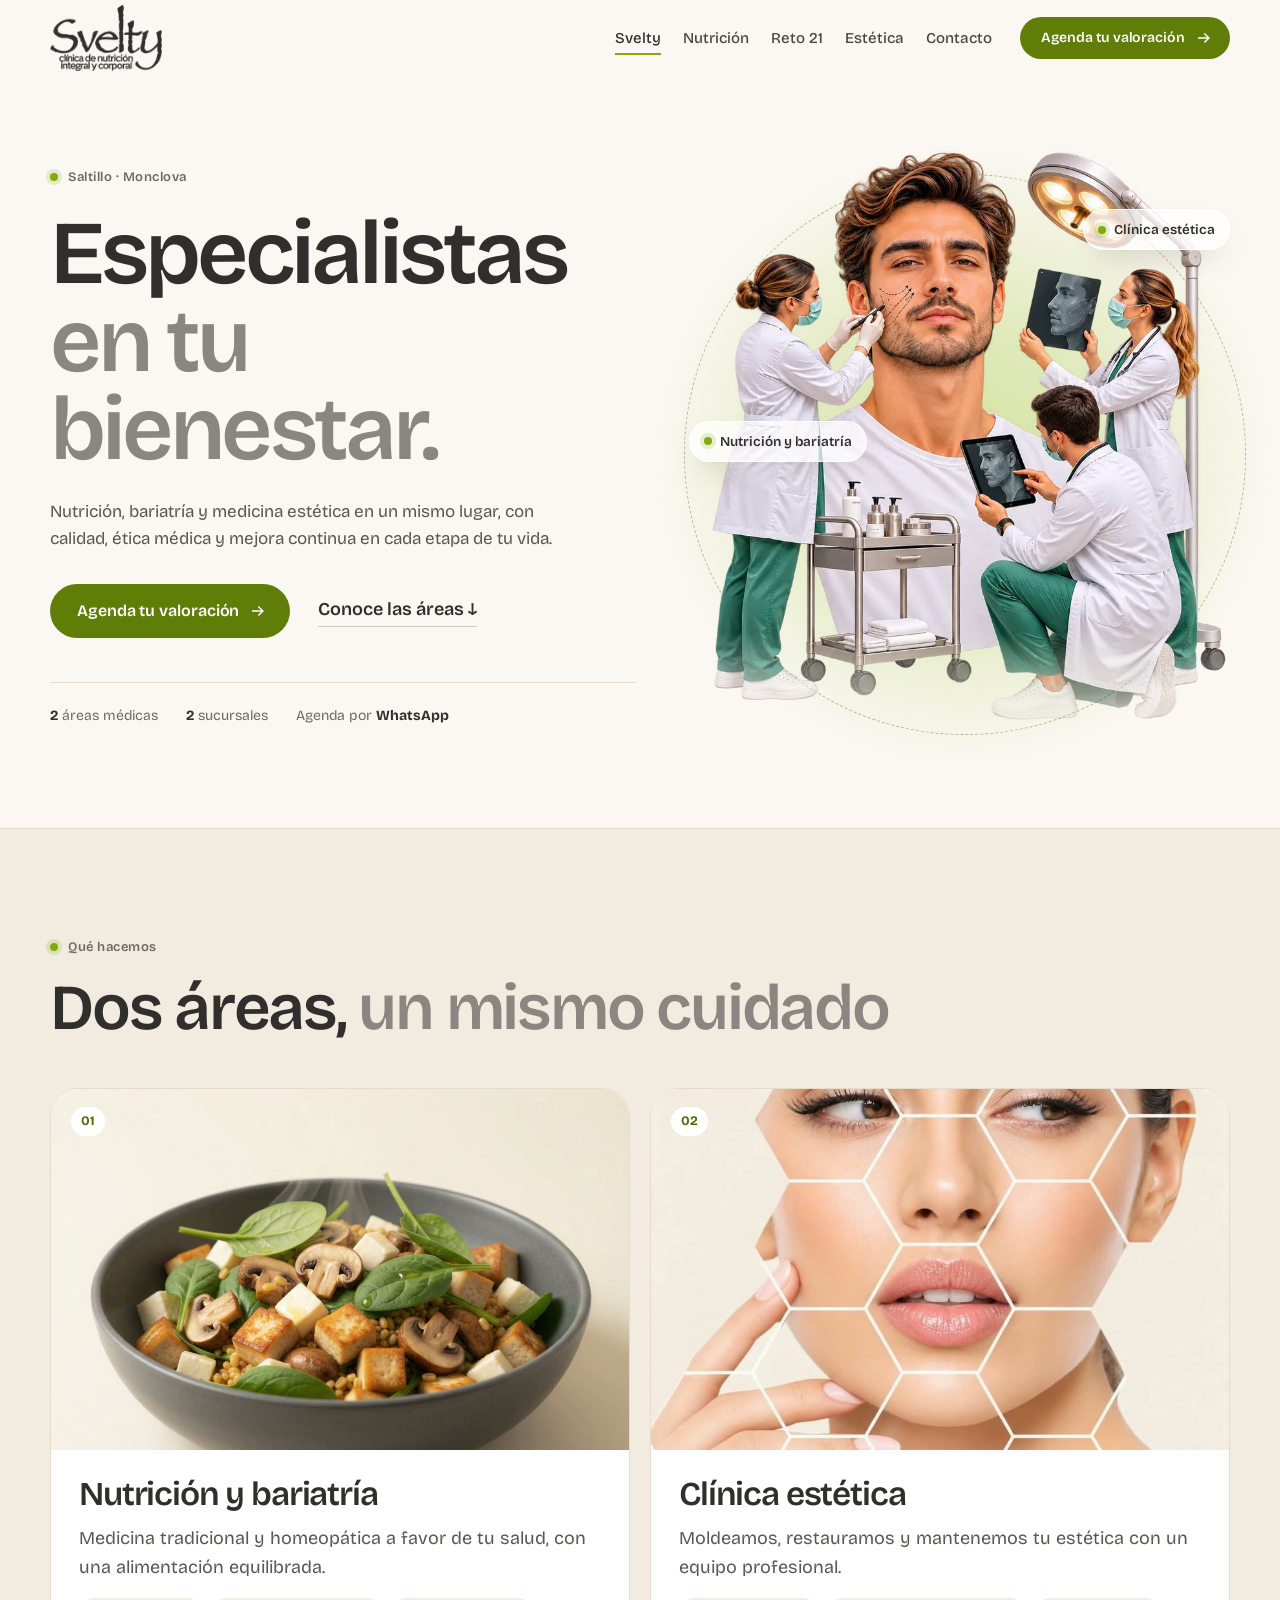
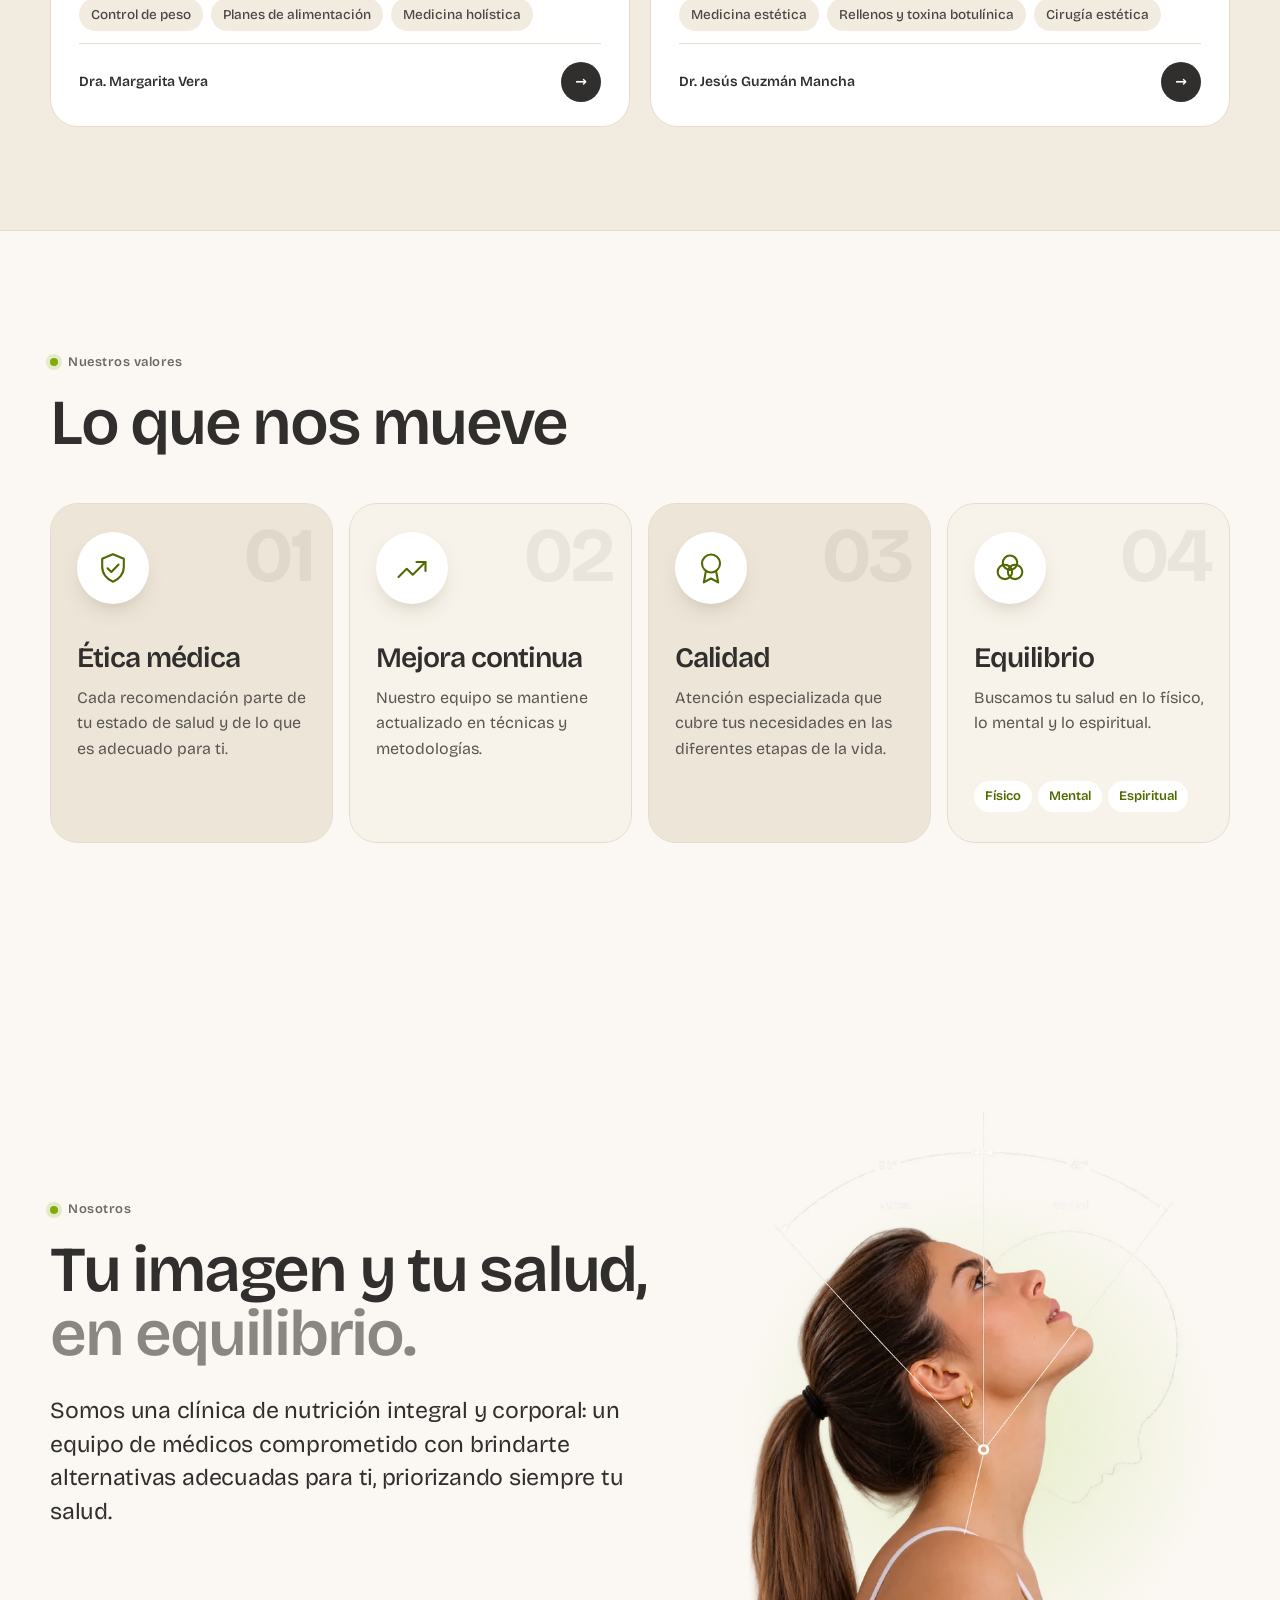
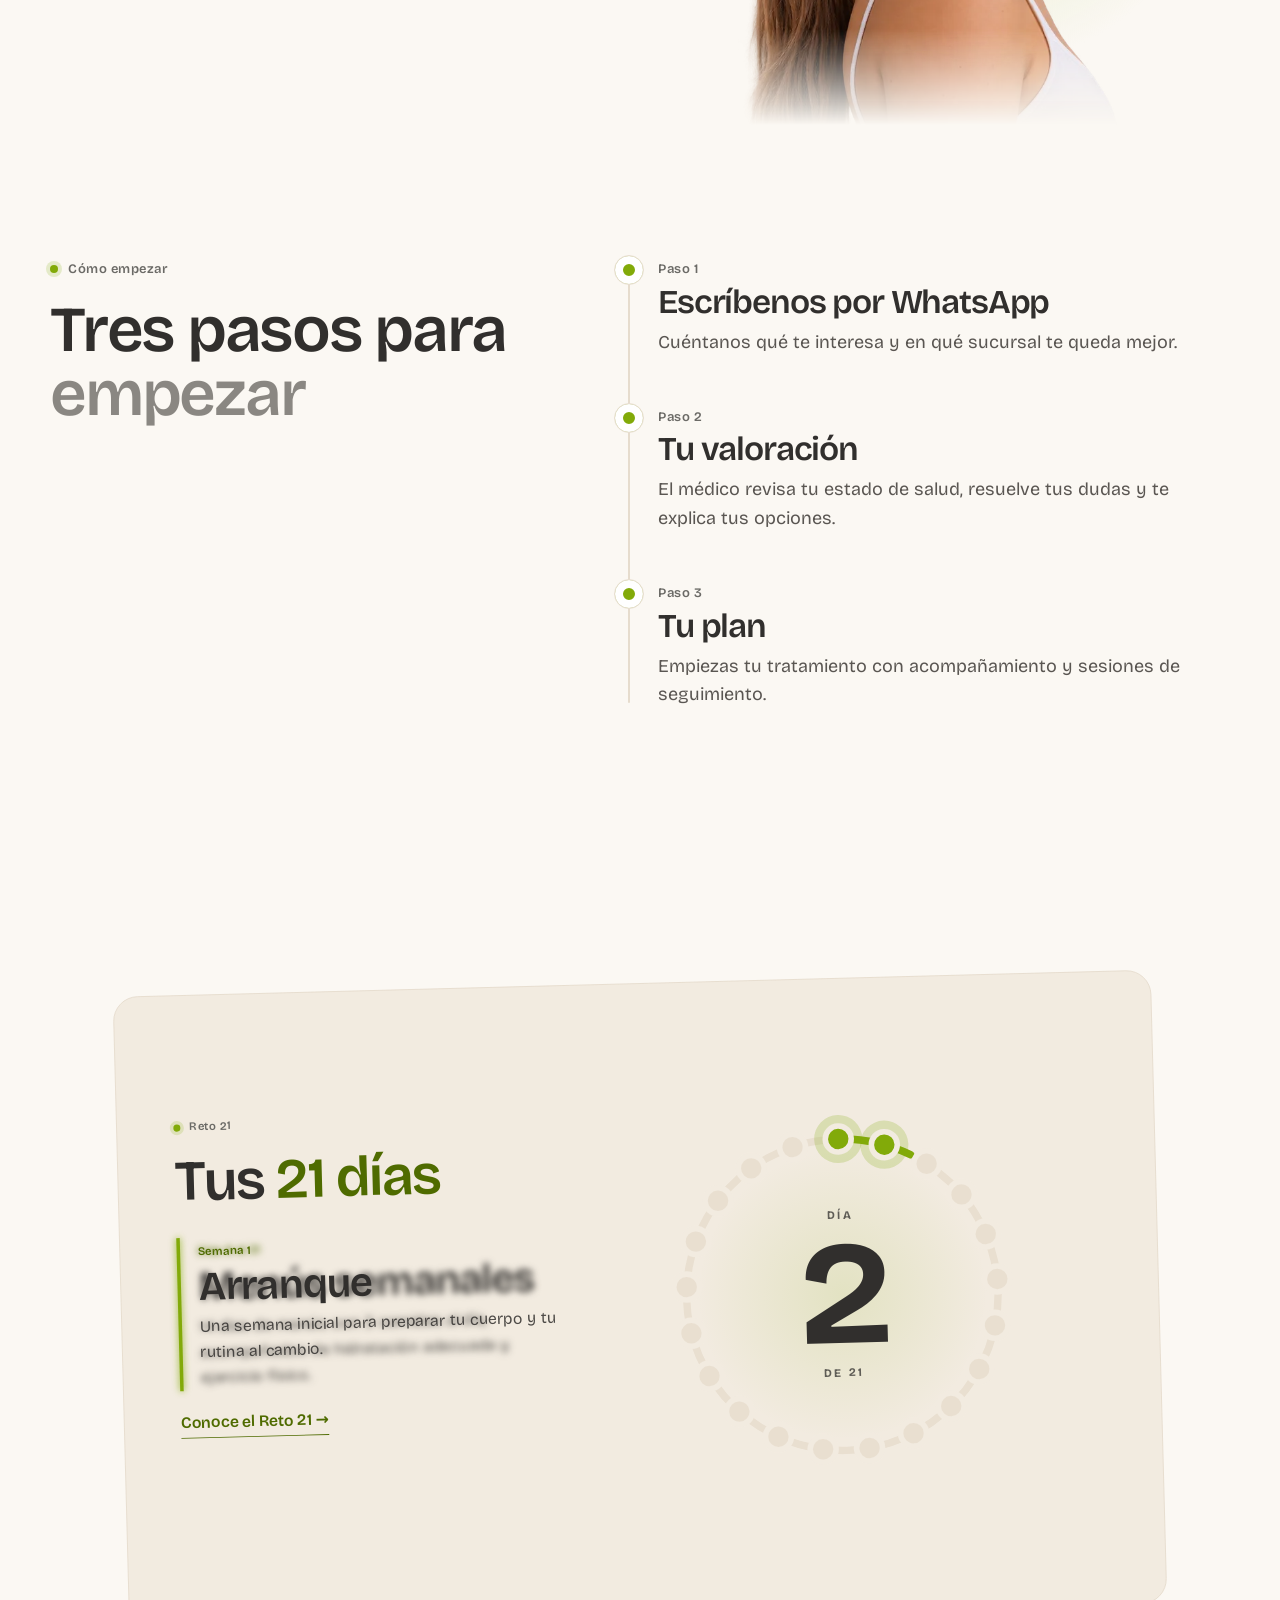
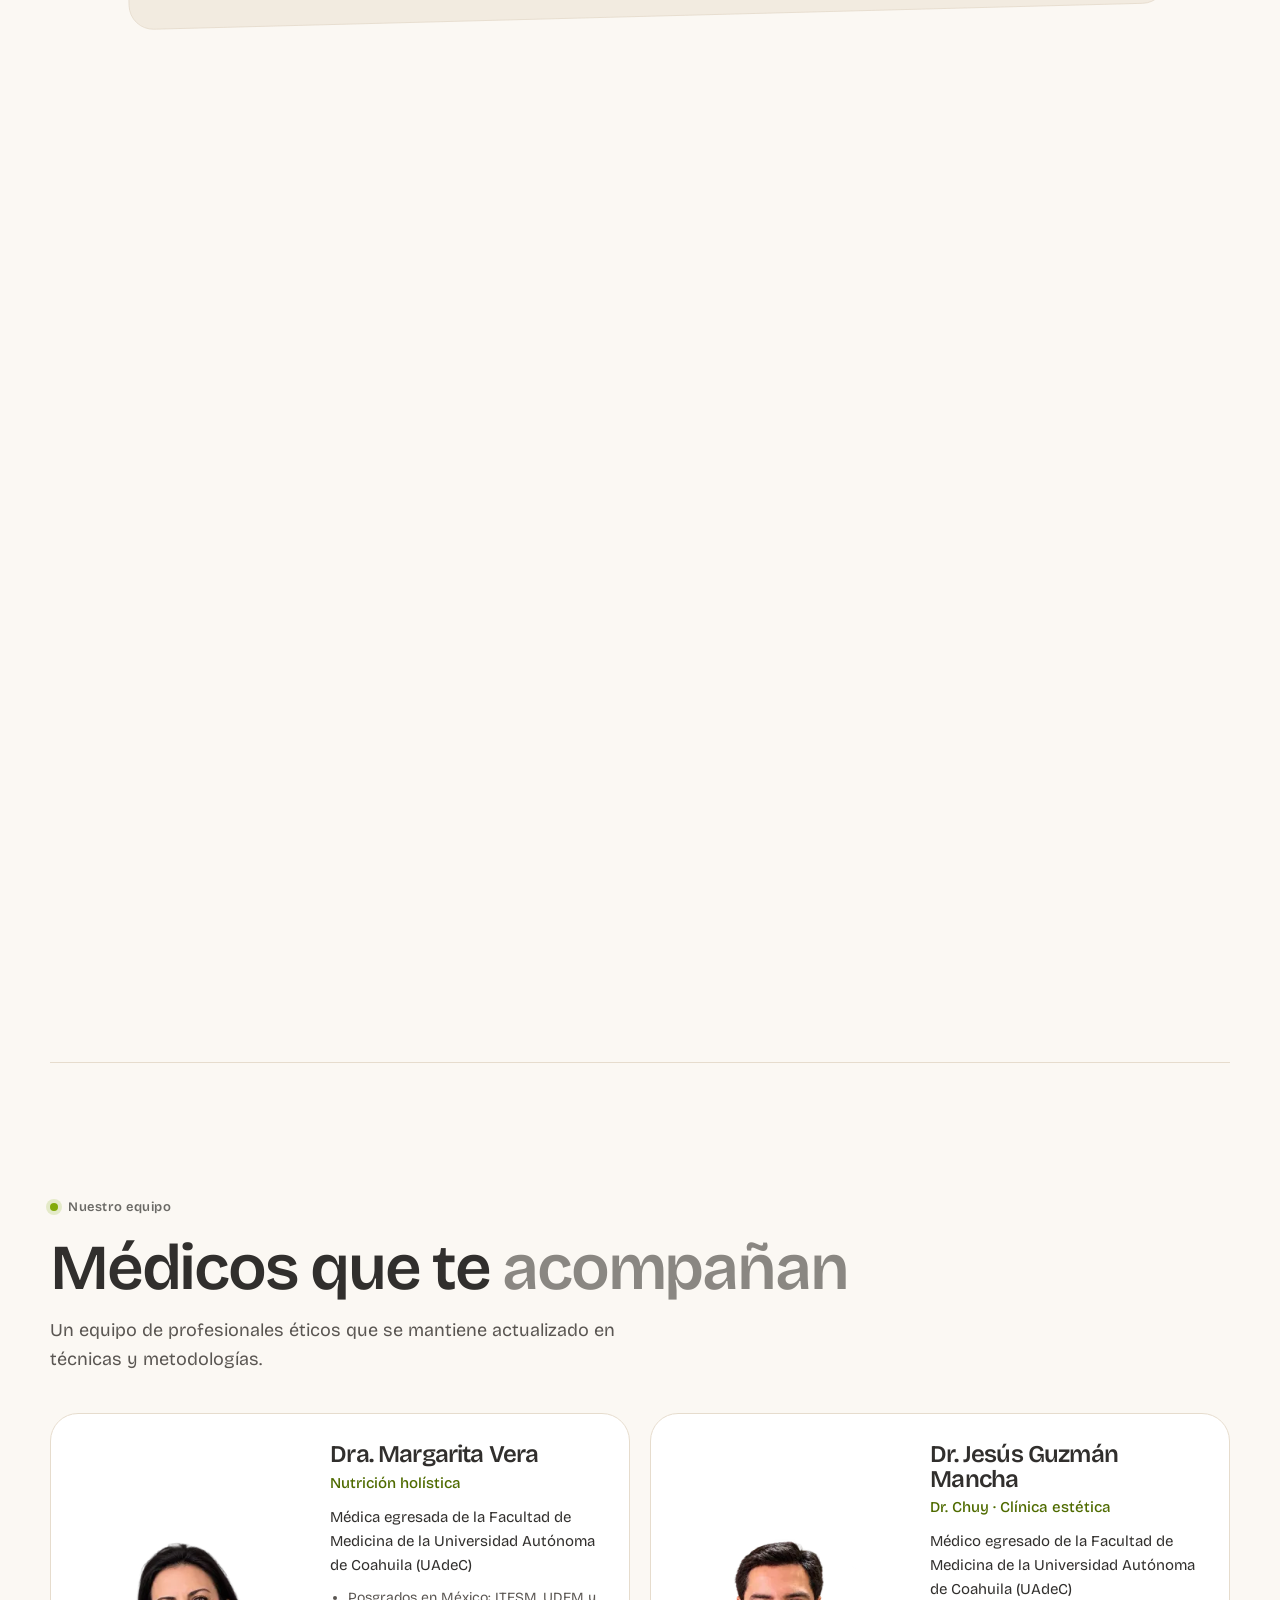
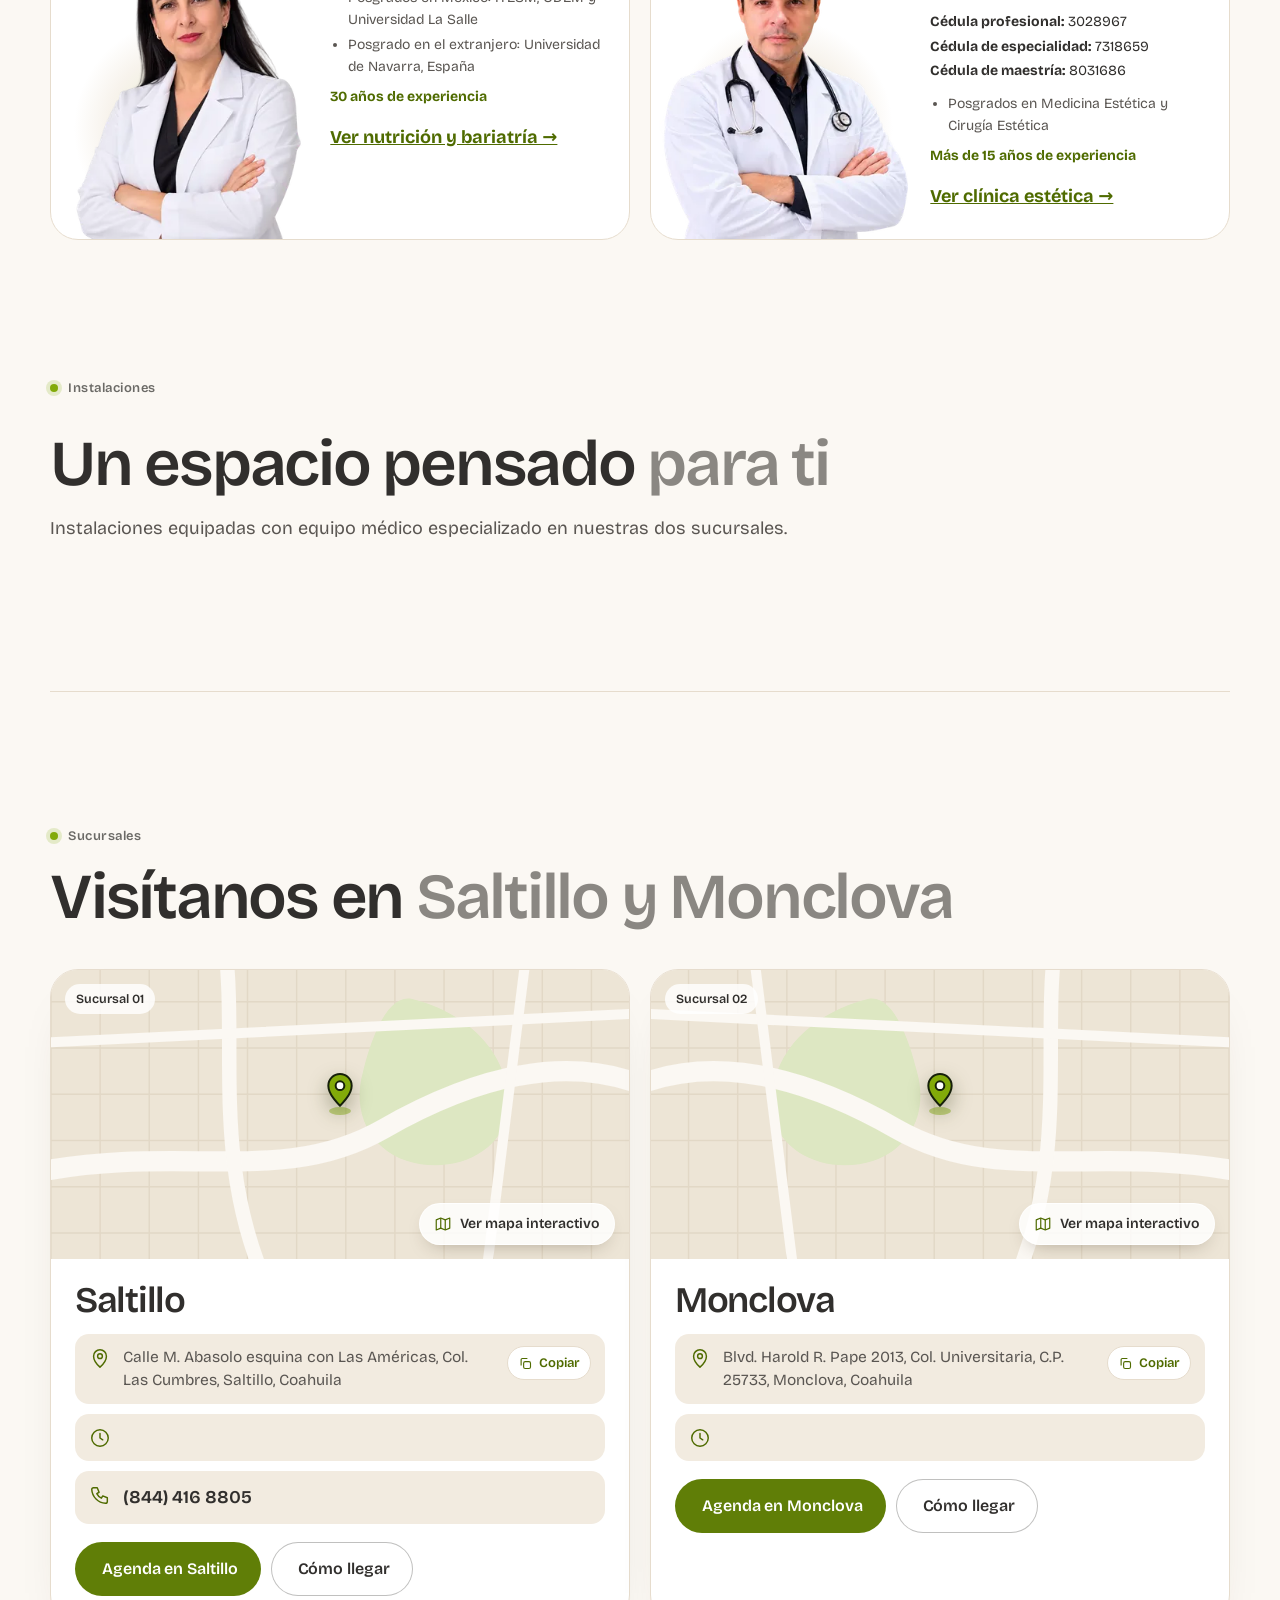
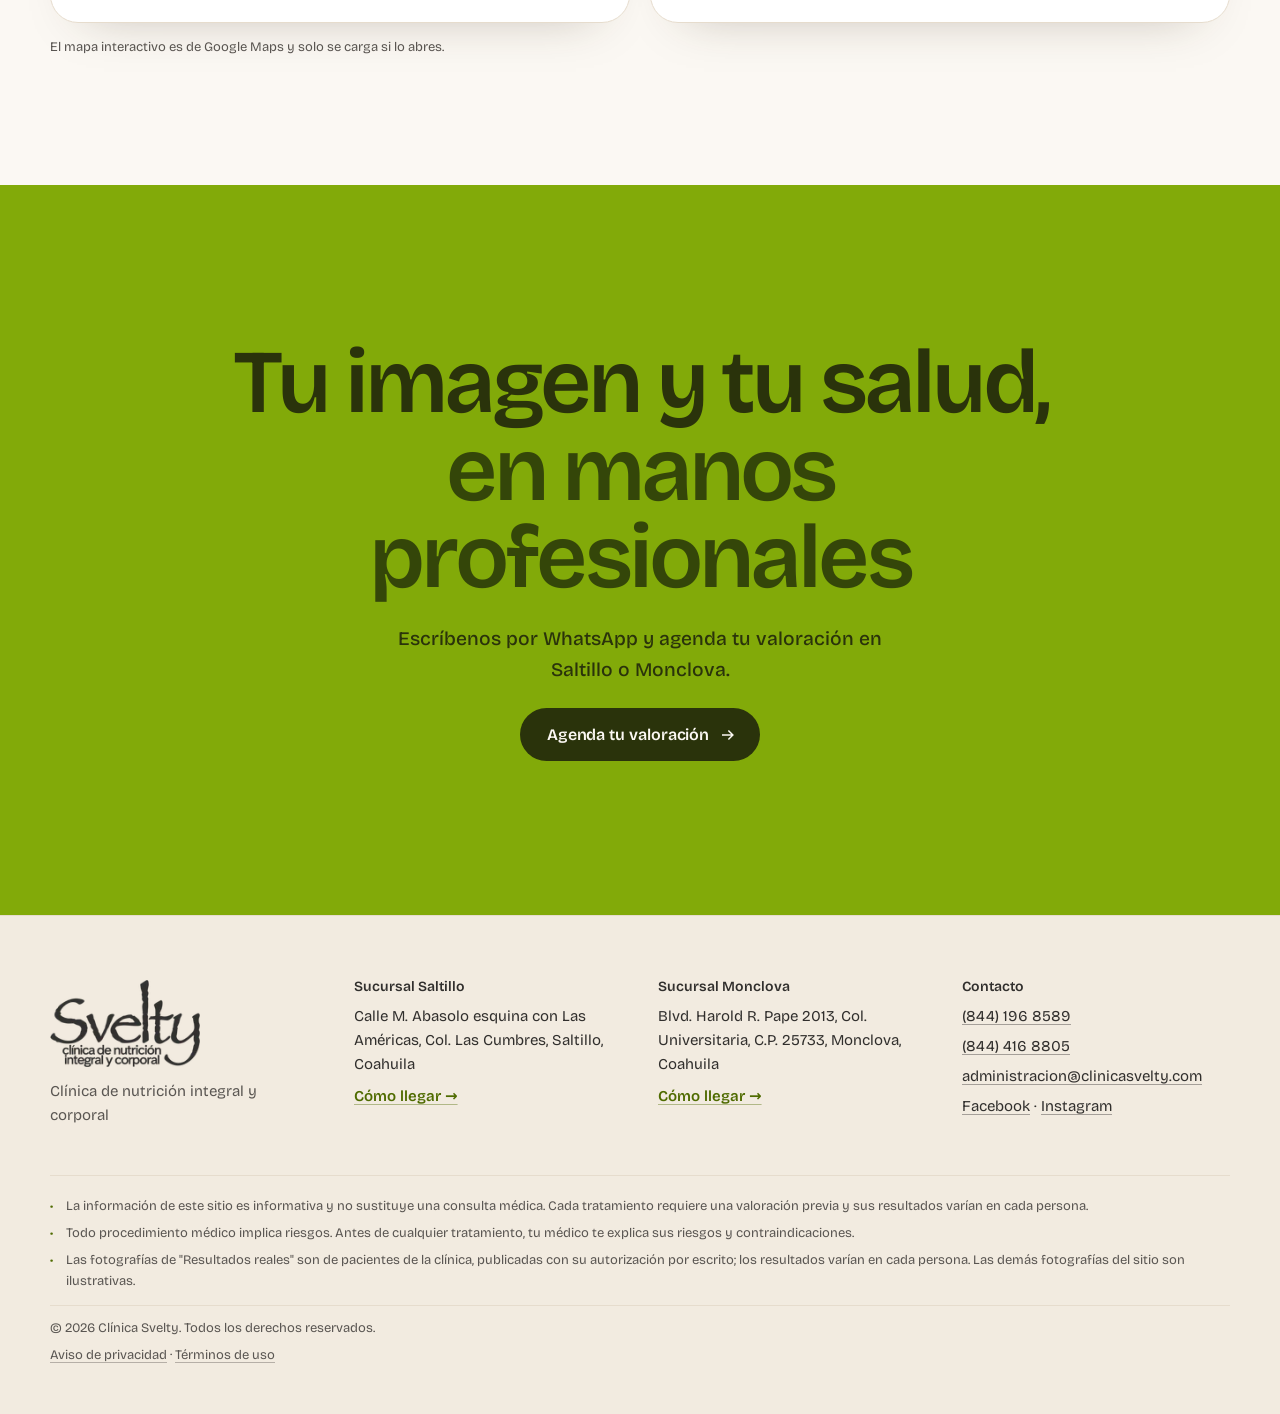
==== commit 1a0b0276: "Ubicación del consultorio de Monclova Co-Authored-By: Claude Opus 5.5 <noreply@anthropic.com>" ====
--- a/index.html
+++ b/index.html
@@ -1,2 +1,2 @@
-<!DOCTYPE html><html lang="es-MX" data-astro-cid-hkbrpulz><head><meta charset="utf-8"><meta name="viewport" content="width=device-width, initial-scale=1, viewport-fit=cover"><title>Clínica Svelty | Nutrición, bariatría y medicina estética en Saltillo y Monclova</title><meta name="description" content="Clínica de nutrición integral y corporal en Saltillo y Monclova: nutrición y bariatría con la Dra. Margarita Vera, medicina y cirugía estética con el Dr. Jesús Guzmán, Reto 21 y nuestro equipo médico."><link rel="canonical" href="https://clinicasvelty.com/"><meta name="theme-color" content="#FFFFFF"><link rel="icon" href="/favicon.png" type="image/png"><meta property="og:type" content="website"><meta property="og:locale" content="es_MX"><meta property="og:site_name" content="Clínica Svelty"><meta property="og:title" content="Clínica Svelty | Nutrición, bariatría y medicina estética en Saltillo y Monclova"><meta property="og:description" content="Clínica de nutrición integral y corporal en Saltillo y Monclova: nutrición y bariatría con la Dra. Margarita Vera, medicina y cirugía estética con el Dr. Jesús Guzmán, Reto 21 y nuestro equipo médico."><meta property="og:url" content="https://clinicasvelty.com/"><meta property="og:image" content="https://clinicasvelty.com/og-svelty.jpg"><meta property="og:image:secure_url" content="https://clinicasvelty.com/og-svelty.jpg"><meta property="og:image:type" content="image/jpeg"><meta property="og:image:width" content="1200"><meta property="og:image:height" content="630"><meta property="og:image:alt" content="Clínica Svelty: nutrición, bariatría y medicina estética en Saltillo y Monclova"><meta name="twitter:card" content="summary_large_image"><meta name="twitter:image" content="https://clinicasvelty.com/og-svelty.jpg"><script type="application/ld+json">[{"@context":"https://schema.org","@type":"MedicalClinic","name":"Clínica Svelty","url":"https://clinicasvelty.com/","telephone":"+528441968589","email":"administracion@clinicasvelty.com","sameAs":["https://www.facebook.com/Svelty-350867764945192","https://www.instagram.com/clinicasvelty/"],"department":[{"@type":"MedicalClinic","name":"Clínica Svelty Saltillo","address":{"@type":"PostalAddress","streetAddress":"Calle M. Abasolo esquina con Las Américas, Col. Las Cumbres, Saltillo, Coahuila","addressLocality":"Saltillo","addressRegion":"Coahuila","addressCountry":"MX"}},{"@type":"MedicalClinic","name":"Clínica Svelty Monclova","address":{"@type":"PostalAddress","streetAddress":"Blvd. Harold R. Pape 2013, Col. Universitaria, C.P. 25733, Monclova, Coahuila","addressLocality":"Monclova","addressRegion":"Coahuila","addressCountry":"MX"}}]},{"@context":"https://schema.org","@type":"Physician","name":"Dra. Margarita Vera","description":"Médica egresada de la Facultad de Medicina de la Universidad Autónoma de Coahuila (UAdeC). Nutrición y bariatría.","identifier":[],"worksFor":{"@type":"MedicalClinic","name":"Clínica Svelty"},"areaServed":["Saltillo","Monclova"]},{"@context":"https://schema.org","@type":"Physician","name":"Dr. Jesús Guzmán Mancha","description":"Médico egresado de la Facultad de Medicina de la Universidad Autónoma de Coahuila (UAdeC). Clínica estética.","identifier":[{"@type":"PropertyValue","name":"Cédula profesional","value":"3028967"},{"@type":"PropertyValue","name":"Cédula de especialidad","value":"7318659"},{"@type":"PropertyValue","name":"Cédula de maestría","value":"8031686"}],"worksFor":{"@type":"MedicalClinic","name":"Clínica Svelty"},"areaServed":["Saltillo","Monclova"]}]</script><link rel="stylesheet" href="/recursos/Base.Cww08UjZ.css"><link rel="stylesheet" href="/recursos/index.MKUm93nn.css"><style>.cierre[data-astro-cid-qreezy6w]{background:var(--verde);color:var(--olivo-2);text-align:center;padding:clamp(90px,12vw,160px) 0;position:relative;overflow:hidden}.cierre-in[data-astro-cid-qreezy6w]{justify-items:center;gap:22px;display:grid;position:relative}.cierre[data-astro-cid-qreezy6w] h2[data-astro-cid-qreezy6w]{letter-spacing:-.045em;max-width:14ch;font-size:clamp(42px,7vw,96px);line-height:.98}.cierre[data-astro-cid-qreezy6w] h2[data-astro-cid-qreezy6w] .it{color:#16200ab8}.cierre[data-astro-cid-qreezy6w] p[data-astro-cid-qreezy6w]{max-width:40ch;font-size:clamp(18px,1.5vw,21px);font-weight:500}.cierre-lema[data-astro-cid-qreezy6w]{margin-top:10px;font-size:clamp(20px,2vw,26px)}.cierre[data-astro-cid-qreezy6w] .btn-oscuro{background:var(--olivo-2);color:var(--crema)}.cierre[data-astro-cid-qreezy6w] .c-a1{opacity:.5;width:180px;position:absolute;bottom:-30px;left:-40px;rotate:20deg}.cierre[data-astro-cid-qreezy6w] .c-a2{opacity:.6;width:110px;position:absolute;top:30px;right:6vw}
-</style><link rel="stylesheet" href="/recursos/Sucursales.BYMgI-Xj.css"><link rel="stylesheet" href="/recursos/reto21.CYEgl1DV.css"></head><body data-astro-cid-hkbrpulz><a class="saltar" href="#contenido" data-astro-cid-hkbrpulz>Saltar al contenido</a><header class="enc" data-encabezado data-astro-cid-ocp5e6q2><div class="enc-in contenedor" data-astro-cid-ocp5e6q2><a class="enc-logo" href="/" aria-label="Clínica Svelty, inicio" data-astro-cid-ocp5e6q2><img src="/recursos/logo-svelty-gris.DCzFsO-l_2iI584.webp" alt="Svelty, clínica de nutrición integral y corporal" loading="eager" data-astro-cid-ocp5e6q2="true" decoding="async" width="132" height="77"></a><nav class="enc-nav" aria-label="Principal" id="menu" data-astro-cid-ocp5e6q2><ul data-astro-cid-ocp5e6q2><li data-astro-cid-ocp5e6q2><a href="/" aria-current="page" data-astro-cid-ocp5e6q2>Svelty</a></li><li data-astro-cid-ocp5e6q2><a href="/nutricion/" data-astro-cid-ocp5e6q2>Nutrición</a></li><li data-astro-cid-ocp5e6q2><a href="/reto-21/" data-astro-cid-ocp5e6q2>Reto 21</a></li><li data-astro-cid-ocp5e6q2><a href="/estetica/" data-astro-cid-ocp5e6q2>Estética</a></li><li data-astro-cid-ocp5e6q2><a href="/contacto/" data-astro-cid-ocp5e6q2>Contacto</a></li></ul><a class="btn btn-principal enc-cta" href="https://wa.me/528441968589?text=Hola%2C%20vengo%20del%20sitio%20web%20y%20me%20interesa%20*una%20valoraci%C3%B3n*." data-agenda="una valoración" target="_blank" rel="noopener">Agenda tu valoración<svg width="18" height="18" viewBox="0 0 24 24" aria-hidden="true"><path fill="currentColor" d="M13.2 5.3 19.9 12l-6.7 6.7-1.4-1.4 4.3-4.3H4v-2h12.1l-4.3-4.3z"></path></svg></a></nav><button class="enc-menu" aria-expanded="false" aria-controls="menu" data-menu data-astro-cid-ocp5e6q2><span class="sr-only" data-astro-cid-ocp5e6q2>Abrir menú</span><span data-astro-cid-ocp5e6q2></span><span data-astro-cid-ocp5e6q2></span></button></div></header><main id="contenido" data-astro-cid-hkbrpulz><section class="pi" data-astro-cid-gqdzm3wz><div class="contenedor pi-in" data-astro-cid-gqdzm3wz><div class="pi-txt" data-astro-cid-gqdzm3wz><p class="etiqueta" data-aparece="ya" data-astro-cid-gqdzm3wz>Saltillo · Monclova</p><h1 data-palabras="ya" data-astro-cid-gqdzm3wz>Especialistas <span class="it" data-astro-cid-gqdzm3wz>en tu bienestar.</span></h1><p class="pi-p" data-aparece="ya" data-astro-cid-gqdzm3wz>Nutrición, bariatría y medicina estética en un mismo lugar, con calidad, ética médica y mejora continua en cada etapa de tu vida.</p><div class="pi-cta" data-aparece="ya" data-astro-cid-gqdzm3wz><a class="btn btn-principal " href="https://wa.me/528441968589?text=Hola%2C%20vengo%20del%20sitio%20web%20y%20me%20interesa%20*una%20valoraci%C3%B3n*." data-agenda="una valoración" target="_blank" rel="noopener">Agenda tu valoración<svg width="18" height="18" viewBox="0 0 24 24" aria-hidden="true"><path fill="currentColor" d="M13.2 5.3 19.9 12l-6.7 6.7-1.4-1.4 4.3-4.3H4v-2h12.1l-4.3-4.3z"></path></svg></a><a class="pi-link" href="#areas" data-astro-cid-gqdzm3wz>Conoce las áreas <span aria-hidden="true" data-astro-cid-gqdzm3wz>↓</span></a></div><ul class="pi-datos" data-aparece="ya" data-astro-cid-gqdzm3wz><li data-astro-cid-gqdzm3wz><b data-astro-cid-gqdzm3wz>2</b> áreas médicas</li><li data-astro-cid-gqdzm3wz><b data-astro-cid-gqdzm3wz>2</b> sucursales</li><li data-astro-cid-gqdzm3wz>Agenda por <b data-astro-cid-gqdzm3wz>WhatsApp</b></li></ul></div><div class="pi-foto" data-astro-cid-gqdzm3wz><div class="pi-escena" data-astro-cid-gqdzm3wz><span class="pi-luz" aria-hidden="true" data-astro-cid-gqdzm3wz></span><span class="pi-aro" aria-hidden="true" data-astro-cid-gqdzm3wz></span><img src="/recursos/portada-inicio-sin-fondo.5AHMaojY_Z2g2bDO.webp" srcset="/recursos/portada-inicio-sin-fondo.5AHMaojY_Zu39cB.webp 520w, /recursos/portada-inicio-sin-fondo.5AHMaojY_Z2f0S20.webp 820w, /recursos/portada-inicio-sin-fondo.5AHMaojY_ZCrou9.webp 1190w" alt="Ilustración de un equipo médico planeando un tratamiento facial" sizes="(max-width: 860px) 92vw, 600px" loading="eager" fetchpriority="high" data-astro-cid-gqdzm3wz="true" decoding="async" width="1191" height="1321" class="pi-img"><span class="pi-chip pi-chip-1" aria-hidden="true" data-astro-cid-gqdzm3wz><i data-astro-cid-gqdzm3wz></i>Nutrición y bariatría</span><span class="pi-chip pi-chip-2" aria-hidden="true" data-astro-cid-gqdzm3wz><i data-astro-cid-gqdzm3wz></i>Clínica estética</span></div></div></div></section><section class="ai" id="areas" data-astro-cid-hwo752hv><div class="contenedor" data-astro-cid-hwo752hv><p class="etiqueta">Qué hacemos</p><h2 class="titulo-seccion " data-palabras>Dos áreas, <span class="it">un mismo cuidado</span></h2><div class="ai-g" data-astro-cid-hwo752hv><a class="ai-area" href="/nutricion/" data-aparece data-astro-cid-hwo752hv><div class="ai-foto" data-astro-cid-hwo752hv><video class="ai-video" src="/video/header-nutricion.mp4" poster="/video/header-nutricion-poster.jpg" autoplay muted loop playsinline preload="metadata" aria-hidden="true" data-ai-video data-astro-cid-hwo752hv></video><span class="ai-num" data-astro-cid-hwo752hv>01</span></div><div class="ai-txt" data-astro-cid-hwo752hv><h3 data-astro-cid-hwo752hv>Nutrición y bariatría</h3><p data-astro-cid-hwo752hv>Medicina tradicional y homeopática a favor de tu salud, con una alimentación equilibrada.</p><ul data-astro-cid-hwo752hv><li data-astro-cid-hwo752hv>Control de peso</li><li data-astro-cid-hwo752hv>Planes de alimentación</li><li data-astro-cid-hwo752hv>Medicina holística</li></ul><span class="ai-pie" data-astro-cid-hwo752hv><span data-astro-cid-hwo752hv>Dra. Margarita Vera</span><span class="ai-flecha" aria-hidden="true" data-astro-cid-hwo752hv>→</span></span></div></a><a class="ai-area" href="/estetica/" data-aparece data-astro-cid-hwo752hv><div class="ai-foto" data-astro-cid-hwo752hv><video class="ai-video" src="/video/header-estetica.mp4" poster="/video/header-estetica-poster.jpg" autoplay muted loop playsinline preload="metadata" aria-hidden="true" data-ai-video data-astro-cid-hwo752hv></video><span class="ai-num" data-astro-cid-hwo752hv>02</span></div><div class="ai-txt" data-astro-cid-hwo752hv><h3 data-astro-cid-hwo752hv>Clínica estética</h3><p data-astro-cid-hwo752hv>Moldeamos, restauramos y mantenemos tu estética con un equipo profesional.</p><ul data-astro-cid-hwo752hv><li data-astro-cid-hwo752hv>Medicina estética</li><li data-astro-cid-hwo752hv>Rellenos y toxina botulínica</li><li data-astro-cid-hwo752hv>Cirugía estética</li></ul><span class="ai-pie" data-astro-cid-hwo752hv><span data-astro-cid-hwo752hv>Dr. Jesús Guzmán Mancha</span><span class="ai-flecha" aria-hidden="true" data-astro-cid-hwo752hv>→</span></span></div></a></div></div></section><script type="module">window.matchMedia(`(prefers-reduced-motion: reduce)`).matches&&document.querySelectorAll(`[data-ai-video]`).forEach(e=>{e.removeAttribute(`autoplay`),e.pause()});</script><section class="vl" data-astro-cid-2ttnchrc><div class="contenedor" data-astro-cid-2ttnchrc><div class="vl-cab" data-astro-cid-2ttnchrc><p class="etiqueta" data-astro-cid-2ttnchrc>Nuestros valores</p><h2 class="titulo-seccion" data-palabras data-astro-cid-2ttnchrc>Lo que nos mueve</h2></div><ol class="vl-g" data-valores data-astro-cid-2ttnchrc><li class="vl-card vl-0" style="--i:0" data-astro-cid-2ttnchrc><span class="vl-num" aria-hidden="true" data-astro-cid-2ttnchrc>01</span><span class="vl-ico" aria-hidden="true" data-astro-cid-2ttnchrc><svg viewBox="0 0 24 24" data-astro-cid-2ttnchrc><path pathLength="100" d="M12 2.8l7.2 3v5.4c0 4.6-3 8.4-7.2 10-4.2-1.6-7.2-5.4-7.2-10V5.8z" data-astro-cid-2ttnchrc></path><path pathLength="100" d="M8.4 12.2l2.5 2.5 4.8-5" data-astro-cid-2ttnchrc></path></svg></span><h3 data-astro-cid-2ttnchrc>Ética médica</h3><p data-astro-cid-2ttnchrc>Cada recomendación parte de tu estado de salud y de lo que es adecuado para ti.</p></li><li class="vl-card vl-1" style="--i:1" data-astro-cid-2ttnchrc><span class="vl-num" aria-hidden="true" data-astro-cid-2ttnchrc>02</span><span class="vl-ico" aria-hidden="true" data-astro-cid-2ttnchrc><svg viewBox="0 0 24 24" data-astro-cid-2ttnchrc><path pathLength="100" d="M3 18l5.5-5.5 4 4L21 8" data-astro-cid-2ttnchrc></path><path pathLength="100" d="M15 8h6v6" data-astro-cid-2ttnchrc></path></svg></span><h3 data-astro-cid-2ttnchrc>Mejora continua</h3><p data-astro-cid-2ttnchrc>Nuestro equipo se mantiene actualizado en técnicas y metodologías.</p></li><li class="vl-card vl-2" style="--i:2" data-astro-cid-2ttnchrc><span class="vl-num" aria-hidden="true" data-astro-cid-2ttnchrc>03</span><span class="vl-ico" aria-hidden="true" data-astro-cid-2ttnchrc><svg viewBox="0 0 24 24" data-astro-cid-2ttnchrc><circle pathLength="100" cx="12" cy="9" r="6" data-astro-cid-2ttnchrc></circle><path pathLength="100" d="M8.6 14l-1.4 7.6L12 19l4.8 2.6-1.4-7.6" data-astro-cid-2ttnchrc></path></svg></span><h3 data-astro-cid-2ttnchrc>Calidad</h3><p data-astro-cid-2ttnchrc>Atención especializada que cubre tus necesidades en las diferentes etapas de la vida.</p></li><li class="vl-card vl-3" style="--i:3" data-astro-cid-2ttnchrc><span class="vl-num" aria-hidden="true" data-astro-cid-2ttnchrc>04</span><span class="vl-ico" aria-hidden="true" data-astro-cid-2ttnchrc><svg viewBox="0 0 24 24" data-astro-cid-2ttnchrc><circle pathLength="100" cx="12" cy="8.5" r="4.8" data-astro-cid-2ttnchrc></circle><circle pathLength="100" cx="8.6" cy="14.6" r="4.8" data-astro-cid-2ttnchrc></circle><circle pathLength="100" cx="15.4" cy="14.6" r="4.8" data-astro-cid-2ttnchrc></circle></svg></span><h3 data-astro-cid-2ttnchrc>Equilibrio</h3><p data-astro-cid-2ttnchrc>Buscamos tu salud en lo físico, lo mental y lo espiritual.</p><ul class="vl-puntos" data-astro-cid-2ttnchrc><li data-astro-cid-2ttnchrc>Físico</li><li data-astro-cid-2ttnchrc>Mental</li><li data-astro-cid-2ttnchrc>Espiritual</li></ul></li></ol></div></section><script type="module">var e=document.querySelector(`[data-valores]`),t=window.matchMedia(`(prefers-reduced-motion: reduce)`).matches;if(e&&!t&&`IntersectionObserver`in window){e.classList.add(`listo`);let t=new IntersectionObserver(([n])=>{n.isIntersecting&&(e.classList.add(`visto`),t.disconnect())},{threshold:.25});t.observe(e),setTimeout(()=>e.classList.add(`visto`),6e3)}</script><section class="contenedor seccion somos" id="nosotros" data-astro-cid-lcdefpme><div class="somos-col" data-astro-cid-lcdefpme><div class="somos-cab" data-astro-cid-lcdefpme><p class="etiqueta">Nosotros</p><h2 class="titulo-seccion " data-palabras>Tu imagen y tu salud, <span class="it">en equilibrio.</span></h2></div><div class="somos-txt" data-astro-cid-lcdefpme><p class="somos-p somos-lead" data-aparece data-astro-cid-lcdefpme>Somos una clínica de nutrición integral y corporal: un equipo de médicos comprometido con brindarte alternativas adecuadas para ti, priorizando siempre tu salud.</p></div></div><div class="somos-foto" aria-hidden="true" data-astro-cid-lcdefpme><span class="somos-luz" data-astro-cid-lcdefpme></span><img src="/recursos/nosotros-perfil.D0bBqEUN_1vTj8q.webp" srcset="/recursos/nosotros-perfil.D0bBqEUN_E4bE8.webp 420w, /recursos/nosotros-perfil.D0bBqEUN_8IpwM.webp 700w, /recursos/nosotros-perfil.D0bBqEUN_1P9shh.webp 1000w" alt sizes="(max-width: 860px) 80vw, 480px" data-astro-cid-lcdefpme="true" loading="lazy" decoding="async" width="1087" height="1447"></div></section><section class="contenedor seccion proceso" data-astro-cid-lcdefpme><div class="pr-cab" data-astro-cid-lcdefpme><p class="etiqueta">Cómo empezar</p><h2 class="titulo-seccion " data-palabras>Tres pasos para <span class="it">empezar</span></h2></div><ol class="linea" data-linea data-astro-cid-ihkqewuk><span class="linea-riel" aria-hidden="true" data-astro-cid-ihkqewuk><i data-linea-avance data-astro-cid-ihkqewuk></i></span><li class="paso" data-aparece data-astro-cid-ihkqewuk><span class="paso-punto" aria-hidden="true" data-astro-cid-ihkqewuk></span><span class="paso-et" data-astro-cid-ihkqewuk>Paso 1</span><h3 data-astro-cid-ihkqewuk>Escríbenos por WhatsApp</h3><p data-astro-cid-ihkqewuk>Cuéntanos qué te interesa y en qué sucursal te queda mejor.</p></li><li class="paso" data-aparece data-astro-cid-ihkqewuk><span class="paso-punto" aria-hidden="true" data-astro-cid-ihkqewuk></span><span class="paso-et" data-astro-cid-ihkqewuk>Paso 2</span><h3 data-astro-cid-ihkqewuk>Tu valoración</h3><p data-astro-cid-ihkqewuk>El médico revisa tu estado de salud, resuelve tus dudas y te explica tus opciones.</p></li><li class="paso" data-aparece data-astro-cid-ihkqewuk><span class="paso-punto" aria-hidden="true" data-astro-cid-ihkqewuk></span><span class="paso-et" data-astro-cid-ihkqewuk>Paso 3</span><h3 data-astro-cid-ihkqewuk>Tu plan</h3><p data-astro-cid-ihkqewuk>Empiezas tu tratamiento con acompañamiento y sesiones de seguimiento.</p></li></ol></section><section class="dias" data-dias data-astro-cid-ncxyrcqy><div class="contenedor" data-astro-cid-ncxyrcqy><div class="dias-escena" data-astro-cid-ncxyrcqy><div class="dias-txt" data-astro-cid-ncxyrcqy><p class="etiqueta">Reto 21</p><h2 class="titulo-seccion " data-palabras>Tus <span class="it">21 días</span></h2><ol class="dias-etapas" data-astro-cid-ncxyrcqy><li class="dias-etapa" data-etapa="1-7" data-astro-cid-ncxyrcqy><span class="dias-et" data-astro-cid-ncxyrcqy>Semana 1</span><h3 data-astro-cid-ncxyrcqy>Arranque</h3><p data-astro-cid-ncxyrcqy>Una semana inicial para preparar tu cuerpo y tu rutina al cambio.</p></li><li class="dias-etapa" data-etapa="8-21" data-astro-cid-ncxyrcqy><span class="dias-et" data-astro-cid-ncxyrcqy>Días 8 al 21</span><h3 data-astro-cid-ncxyrcqy>Menús semanales</h3><p data-astro-cid-ncxyrcqy>14 días de menús con 3 comidas al día, acompañados de hidratación adecuada y ejercicio físico.</p></li></ol><a class="dias-ir" href="/reto-21/" data-astro-cid-ncxyrcqy>Conoce el Reto 21 <span aria-hidden="true" data-astro-cid-ncxyrcqy>→</span></a><div class="dias-cta" data-astro-cid-ncxyrcqy><a class="btn btn-principal " href="https://wa.me/528441968589?text=Hola%2C%20vengo%20del%20sitio%20web%20y%20me%20interesa%20*el%20Reto%2021*." data-agenda="el Reto 21" target="_blank" rel="noopener">Agenda tu valoración<svg width="18" height="18" viewBox="0 0 24 24" aria-hidden="true"><path fill="currentColor" d="M13.2 5.3 19.9 12l-6.7 6.7-1.4-1.4 4.3-4.3H4v-2h12.1l-4.3-4.3z"></path></svg></a></div></div><div class="dias-aro" aria-hidden="true" data-astro-cid-ncxyrcqy><span class="aro-luz" data-dias-luz data-astro-cid-ncxyrcqy></span><svg viewBox="0 0 280 280" data-astro-cid-ncxyrcqy><circle class="aro-riel" cx="140" cy="140" r="84" data-astro-cid-ncxyrcqy></circle><circle class="aro-avance" cx="140" cy="140" r="84" pathLength="1" transform="rotate(-90 140 140)" data-dias-arco data-astro-cid-ncxyrcqy></circle><g class="aro-punto" data-dia data-astro-cid-ncxyrcqy><circle class="aro-halo" cx="140" cy="56" r="13" data-astro-cid-ncxyrcqy></circle><circle class="aro-bolita" cx="140" cy="56" r="7" data-astro-cid-ncxyrcqy></circle></g><g class="aro-punto" data-dia data-astro-cid-ncxyrcqy><circle class="aro-halo" cx="164.76" cy="59.73" r="13" data-astro-cid-ncxyrcqy></circle><circle class="aro-bolita" cx="164.76" cy="59.73" r="7" data-astro-cid-ncxyrcqy></circle></g><g class="aro-punto" data-dia data-astro-cid-ncxyrcqy><circle class="aro-halo" cx="187.32" cy="70.6" r="13" data-astro-cid-ncxyrcqy></circle><circle class="aro-bolita" cx="187.32" cy="70.6" r="7" data-astro-cid-ncxyrcqy></circle></g><g class="aro-punto" data-dia data-astro-cid-ncxyrcqy><circle class="aro-halo" cx="205.67" cy="87.63" r="13" data-astro-cid-ncxyrcqy></circle><circle class="aro-bolita" cx="205.67" cy="87.63" r="7" data-astro-cid-ncxyrcqy></circle></g><g class="aro-punto" data-dia data-astro-cid-ncxyrcqy><circle class="aro-halo" cx="218.19" cy="109.31" r="13" data-astro-cid-ncxyrcqy></circle><circle class="aro-bolita" cx="218.19" cy="109.31" r="7" data-astro-cid-ncxyrcqy></circle></g><g class="aro-punto" data-dia data-astro-cid-ncxyrcqy><circle class="aro-halo" cx="223.77" cy="133.72" r="13" data-astro-cid-ncxyrcqy></circle><circle class="aro-bolita" cx="223.77" cy="133.72" r="7" data-astro-cid-ncxyrcqy></circle></g><g class="aro-punto" data-dia data-astro-cid-ncxyrcqy><circle class="aro-halo" cx="221.89" cy="158.69" r="13" data-astro-cid-ncxyrcqy></circle><circle class="aro-bolita" cx="221.89" cy="158.69" r="7" data-astro-cid-ncxyrcqy></circle></g><g class="aro-punto" data-dia data-astro-cid-ncxyrcqy><circle class="aro-halo" cx="212.75" cy="182" r="13" data-astro-cid-ncxyrcqy></circle><circle class="aro-bolita" cx="212.75" cy="182" r="7" data-astro-cid-ncxyrcqy></circle></g><g class="aro-punto" data-dia data-astro-cid-ncxyrcqy><circle class="aro-halo" cx="197.13" cy="201.58" r="13" data-astro-cid-ncxyrcqy></circle><circle class="aro-bolita" cx="197.13" cy="201.58" r="7" data-astro-cid-ncxyrcqy></circle></g><g class="aro-punto" data-dia data-astro-cid-ncxyrcqy><circle class="aro-halo" cx="176.45" cy="215.68" r="13" data-astro-cid-ncxyrcqy></circle><circle class="aro-bolita" cx="176.45" cy="215.68" r="7" data-astro-cid-ncxyrcqy></circle></g><g class="aro-punto" data-dia data-astro-cid-ncxyrcqy><circle class="aro-halo" cx="152.52" cy="223.06" r="13" data-astro-cid-ncxyrcqy></circle><circle class="aro-bolita" cx="152.52" cy="223.06" r="7" data-astro-cid-ncxyrcqy></circle></g><g class="aro-punto" data-dia data-astro-cid-ncxyrcqy><circle class="aro-halo" cx="127.48" cy="223.06" r="13" data-astro-cid-ncxyrcqy></circle><circle class="aro-bolita" cx="127.48" cy="223.06" r="7" data-astro-cid-ncxyrcqy></circle></g><g class="aro-punto" data-dia data-astro-cid-ncxyrcqy><circle class="aro-halo" cx="103.55" cy="215.68" r="13" data-astro-cid-ncxyrcqy></circle><circle class="aro-bolita" cx="103.55" cy="215.68" r="7" data-astro-cid-ncxyrcqy></circle></g><g class="aro-punto" data-dia data-astro-cid-ncxyrcqy><circle class="aro-halo" cx="82.87" cy="201.58" r="13" data-astro-cid-ncxyrcqy></circle><circle class="aro-bolita" cx="82.87" cy="201.58" r="7" data-astro-cid-ncxyrcqy></circle></g><g class="aro-punto" data-dia data-astro-cid-ncxyrcqy><circle class="aro-halo" cx="67.25" cy="182" r="13" data-astro-cid-ncxyrcqy></circle><circle class="aro-bolita" cx="67.25" cy="182" r="7" data-astro-cid-ncxyrcqy></circle></g><g class="aro-punto" data-dia data-astro-cid-ncxyrcqy><circle class="aro-halo" cx="58.11" cy="158.69" r="13" data-astro-cid-ncxyrcqy></circle><circle class="aro-bolita" cx="58.11" cy="158.69" r="7" data-astro-cid-ncxyrcqy></circle></g><g class="aro-punto" data-dia data-astro-cid-ncxyrcqy><circle class="aro-halo" cx="56.23" cy="133.72" r="13" data-astro-cid-ncxyrcqy></circle><circle class="aro-bolita" cx="56.23" cy="133.72" r="7" data-astro-cid-ncxyrcqy></circle></g><g class="aro-punto" data-dia data-astro-cid-ncxyrcqy><circle class="aro-halo" cx="61.81" cy="109.31" r="13" data-astro-cid-ncxyrcqy></circle><circle class="aro-bolita" cx="61.81" cy="109.31" r="7" data-astro-cid-ncxyrcqy></circle></g><g class="aro-punto" data-dia data-astro-cid-ncxyrcqy><circle class="aro-halo" cx="74.33" cy="87.63" r="13" data-astro-cid-ncxyrcqy></circle><circle class="aro-bolita" cx="74.33" cy="87.63" r="7" data-astro-cid-ncxyrcqy></circle></g><g class="aro-punto" data-dia data-astro-cid-ncxyrcqy><circle class="aro-halo" cx="92.68" cy="70.6" r="13" data-astro-cid-ncxyrcqy></circle><circle class="aro-bolita" cx="92.68" cy="70.6" r="7" data-astro-cid-ncxyrcqy></circle></g><g class="aro-punto" data-dia data-astro-cid-ncxyrcqy><circle class="aro-halo" cx="115.24" cy="59.73" r="13" data-astro-cid-ncxyrcqy></circle><circle class="aro-bolita" cx="115.24" cy="59.73" r="7" data-astro-cid-ncxyrcqy></circle></g></svg><span class="aro-brillo" data-astro-cid-ncxyrcqy></span><span class="aro-plato" data-plato="9" style="left:87.11%;top:28.57%" data-astro-cid-ncxyrcqy><img src="/recursos/platillo-01.BLQZSv2Y_G06Yb.webp" srcset="/recursos/platillo-01.BLQZSv2Y_1Twdrv.webp 120w, /recursos/platillo-01.BLQZSv2Y_ZRyVB8.webp 200w" alt sizes="(max-width: 860px) 18vw, 120px" data-astro-cid-ncxyrcqy="true" loading="lazy" decoding="async" width="1254" height="1254"></span><span class="aro-plato" data-plato="11" style="left:87.11%;top:71.43%" data-astro-cid-ncxyrcqy><img src="/recursos/platillo-02.atqz0F-w_ZHGfDE.webp" srcset="/recursos/platillo-02.atqz0F-w_AMUbr.webp 120w, /recursos/platillo-02.atqz0F-w_ZvOx9W.webp 200w" alt sizes="(max-width: 860px) 18vw, 120px" data-astro-cid-ncxyrcqy="true" loading="lazy" decoding="async" width="1331" height="1181"></span><span class="aro-plato" data-plato="13" style="left:50.00%;top:92.86%" data-astro-cid-ncxyrcqy><img src="/recursos/platillo-03.9MktBM3r_Z2gzKNJ.webp" srcset="/recursos/platillo-03.9MktBM3r_bV8lY.webp 120w, /recursos/platillo-03.9MktBM3r_1DjcNC.webp 200w" alt sizes="(max-width: 860px) 18vw, 120px" data-astro-cid-ncxyrcqy="true" loading="lazy" decoding="async" width="1295" height="1214"></span><span class="aro-plato" data-plato="15" style="left:12.89%;top:71.43%" data-astro-cid-ncxyrcqy><img src="/recursos/platillo-04.CjyIMGdN_Z73ed7.webp" srcset="/recursos/platillo-04.CjyIMGdN_Z1mRWms.webp 120w, /recursos/platillo-04.CjyIMGdN_4u75b.webp 200w" alt sizes="(max-width: 860px) 18vw, 120px" data-astro-cid-ncxyrcqy="true" loading="lazy" decoding="async" width="1295" height="1215"></span><span class="aro-plato" data-plato="17" style="left:12.89%;top:28.57%" data-astro-cid-ncxyrcqy><img src="/recursos/platillo-05.Cg2Bh3Mp_HRNiL.webp" srcset="/recursos/platillo-05.Cg2Bh3Mp_rOzlR.webp 120w, /recursos/platillo-05.Cg2Bh3Mp_1TcDNv.webp 200w" alt sizes="(max-width: 860px) 18vw, 120px" data-astro-cid-ncxyrcqy="true" loading="lazy" decoding="async" width="1295" height="1215"></span><span class="aro-plato" data-plato="19" style="left:50.00%;top:7.14%" data-astro-cid-ncxyrcqy><img src="/recursos/platillo-06.TNUV8rIR_15UWnY.webp" srcset="/recursos/platillo-06.TNUV8rIR_1kiK41.webp 120w, /recursos/platillo-06.TNUV8rIR_1U0Pef.webp 200w" alt sizes="(max-width: 860px) 18vw, 120px" data-astro-cid-ncxyrcqy="true" loading="lazy" decoding="async" width="1223" height="1286"></span><p class="aro-num" data-astro-cid-ncxyrcqy><span class="aro-dia" data-astro-cid-ncxyrcqy>Día</span><b data-dias-num data-astro-cid-ncxyrcqy>21</b><span class="aro-fijo" data-astro-cid-ncxyrcqy>días</span><span class="aro-de" data-astro-cid-ncxyrcqy>de 21</span></p></div></div></div></section><section class="contenedor seccion equipo" data-astro-cid-lcdefpme><p class="etiqueta">Nuestro equipo</p><h2 class="titulo-seccion " data-palabras>Médicos que te <span class="it">acompañan</span></h2><p class="eq-p" data-aparece data-astro-cid-lcdefpme>Un equipo de profesionales éticos que se mantiene actualizado en técnicas y metodologías.</p><div class="eq-g" data-astro-cid-lcdefpme><article class="doc" data-aparece data-astro-cid-lcdefpme><div class="doc-foto" data-astro-cid-lcdefpme><img src="/recursos/dra-magis.CSCjmXH-_1DIUmx.webp" srcset="/recursos/dra-magis.CSCjmXH-_2pmGpp.webp 320w, /recursos/dra-magis.CSCjmXH-_Z1sz7fA.webp 520w" alt="Dra. Margarita Vera" sizes="(max-width: 560px) 80vw, 300px" data-astro-cid-lcdefpme="true" loading="lazy" decoding="async" width="1145" height="1374"></div><div data-astro-cid-lcdefpme><h3 data-astro-cid-lcdefpme>Dra. Margarita Vera</h3><p class="doc-area it" data-astro-cid-lcdefpme>Nutrición holística</p><p class="doc-tit" data-astro-cid-lcdefpme>Médica egresada de la Facultad de Medicina de la Universidad Autónoma de Coahuila (UAdeC)</p><ul class="doc-form" data-astro-cid-lcdefpme><li data-astro-cid-lcdefpme>Posgrados en México: ITESM, UDEM y Universidad La Salle</li><li data-astro-cid-lcdefpme>Posgrado en el extranjero: Universidad de Navarra, España</li></ul><p class="doc-exp" data-astro-cid-lcdefpme>30 años de experiencia</p><a class="doc-ir" href="/nutricion/" data-astro-cid-lcdefpme>Ver nutrición y bariatría →</a></div></article><article class="doc" data-aparece data-astro-cid-lcdefpme><div class="doc-foto" data-astro-cid-lcdefpme><img src="/recursos/dr-chuy.Cq8gAzxc_ZtCQmx.webp" srcset="/recursos/dr-chuy.Cq8gAzxc_1ODQBD.webp 320w, /recursos/dr-chuy.Cq8gAzxc_FUqQ8.webp 520w" alt="Dr. Jesús Guzmán Mancha" sizes="(max-width: 560px) 80vw, 300px" data-astro-cid-lcdefpme="true" loading="lazy" decoding="async" width="1145" height="1374"></div><div data-astro-cid-lcdefpme><h3 data-astro-cid-lcdefpme>Dr. Jesús Guzmán Mancha</h3><p class="doc-area it" data-astro-cid-lcdefpme>Dr. Chuy · Clínica estética</p><p class="doc-tit" data-astro-cid-lcdefpme>Médico egresado de la Facultad de Medicina de la Universidad Autónoma de Coahuila (UAdeC)</p><ul class="doc-ced" data-astro-cid-lcdefpme><li data-astro-cid-lcdefpme><b data-astro-cid-lcdefpme>Cédula profesional:</b> 3028967</li><li data-astro-cid-lcdefpme><b data-astro-cid-lcdefpme>Cédula de especialidad:</b> 7318659</li><li data-astro-cid-lcdefpme><b data-astro-cid-lcdefpme>Cédula de maestría:</b> 8031686</li></ul><ul class="doc-form" data-astro-cid-lcdefpme><li data-astro-cid-lcdefpme>Posgrados en Medicina Estética y Cirugía Estética</li></ul><p class="doc-exp" data-astro-cid-lcdefpme>Más de 15 años de experiencia</p><a class="doc-ir" href="/estetica/" data-astro-cid-lcdefpme>Ver clínica estética →</a></div></article></div></section><section class="contenedor seccion instalaciones" data-astro-cid-lcdefpme><p class="etiqueta">Instalaciones</p><h2 class="titulo-seccion " data-palabras>Un espacio pensado <span class="it">para ti</span></h2><p data-aparece data-astro-cid-lcdefpme>Instalaciones equipadas con equipo médico especializado en nuestras dos sucursales.</p></section><section class="contenedor testimonios" data-astro-cid-lcdefpme></section><section class="contenedor seccion sucursales" data-astro-cid-myrnl77p><p class="etiqueta">Sucursales</p><h2 class="titulo-seccion " data-palabras>Visítanos en <span class="it">Saltillo y Monclova</span></h2><div class="suc-g" data-astro-cid-myrnl77p><article class="suc" data-aparece data-astro-cid-myrnl77p><div class="suc-mapa" data-mapa="https://www.google.com/maps?q=Calle%20M.%20Abasolo%20esquina%20con%20Las%20Am%C3%A9ricas%2C%20Col.%20Las%20Cumbres%2C%20Saltillo%2C%20Coahuila&amp;output=embed" data-nombre="Saltillo" data-astro-cid-myrnl77p><svg class="suc-plano" viewBox="0 0 400 220" preserveAspectRatio="xMidYMid slice" aria-hidden="true" style data-astro-cid-myrnl77p><rect width="400" height="220" fill="#EDE5D6" data-astro-cid-myrnl77p></rect><g stroke="#E2D8C6" stroke-width="1" data-astro-cid-myrnl77p><line x1="0" y1="0" x2="0" y2="220" data-astro-cid-myrnl77p></line><line x1="34" y1="0" x2="34" y2="220" data-astro-cid-myrnl77p></line><line x1="68" y1="0" x2="68" y2="220" data-astro-cid-myrnl77p></line><line x1="102" y1="0" x2="102" y2="220" data-astro-cid-myrnl77p></line><line x1="136" y1="0" x2="136" y2="220" data-astro-cid-myrnl77p></line><line x1="170" y1="0" x2="170" y2="220" data-astro-cid-myrnl77p></line><line x1="204" y1="0" x2="204" y2="220" data-astro-cid-myrnl77p></line><line x1="238" y1="0" x2="238" y2="220" data-astro-cid-myrnl77p></line><line x1="272" y1="0" x2="272" y2="220" data-astro-cid-myrnl77p></line><line x1="306" y1="0" x2="306" y2="220" data-astro-cid-myrnl77p></line><line x1="340" y1="0" x2="340" y2="220" data-astro-cid-myrnl77p></line><line x1="374" y1="0" x2="374" y2="220" data-astro-cid-myrnl77p></line><line x1="408" y1="0" x2="408" y2="220" data-astro-cid-myrnl77p></line><line x1="0" y1="0" x2="400" y2="0" data-astro-cid-myrnl77p></line><line x1="0" y1="32" x2="400" y2="32" data-astro-cid-myrnl77p></line><line x1="0" y1="64" x2="400" y2="64" data-astro-cid-myrnl77p></line><line x1="0" y1="96" x2="400" y2="96" data-astro-cid-myrnl77p></line><line x1="0" y1="128" x2="400" y2="128" data-astro-cid-myrnl77p></line><line x1="0" y1="160" x2="400" y2="160" data-astro-cid-myrnl77p></line><line x1="0" y1="192" x2="400" y2="192" data-astro-cid-myrnl77p></line><line x1="0" y1="224" x2="400" y2="224" data-astro-cid-myrnl77p></line></g><path d="M250 30c40 10 70 40 66 78-4 30-40 44-70 34-26-9-38-34-30-62 5-20 16-54 34-50z" fill="#DDE7C2" data-astro-cid-myrnl77p></path><g fill="none" stroke="#FBF8F3" stroke-linecap="round" data-astro-cid-myrnl77p><path d="M-10 150 C 90 130, 160 160, 230 120 S 360 70, 410 90" stroke-width="14" data-astro-cid-myrnl77p></path><path d="M120 -10 C 130 60, 110 140, 150 230" stroke-width="10" data-astro-cid-myrnl77p></path><path d="M0 60 L 410 40" stroke-width="7" data-astro-cid-myrnl77p></path><path d="M300 230 L 330 -10" stroke-width="7" data-astro-cid-myrnl77p></path></g></svg><span class="suc-pin" aria-hidden="true" data-astro-cid-myrnl77p><span class="suc-pulso" data-astro-cid-myrnl77p></span><svg viewBox="0 0 24 24" data-astro-cid-myrnl77p><path d="M12 22s7-6.3 7-12a7 7 0 1 0-14 0c0 5.7 7 12 7 12z" data-astro-cid-myrnl77p></path><circle cx="12" cy="10" r="2.6" data-astro-cid-myrnl77p></circle></svg></span><span class="suc-num" data-astro-cid-myrnl77p>Sucursal 01</span><button class="suc-ver" type="button" data-ver-mapa data-astro-cid-myrnl77p><svg viewBox="0 0 24 24" aria-hidden="true" data-astro-cid-myrnl77p><path d="M9 4 3 6.5v13.5l6-2.5 6 2.5 6-2.5V4l-6 2.5z" data-astro-cid-myrnl77p></path><path d="M9 4v13.5M15 6.5V20" data-astro-cid-myrnl77p></path></svg>Ver mapa interactivo</button></div><div class="suc-info" data-astro-cid-myrnl77p><h3 data-astro-cid-myrnl77p>Saltillo</h3><ul class="suc-datos" data-astro-cid-myrnl77p><li data-astro-cid-myrnl77p><svg class="suc-ico" viewBox="0 0 24 24" aria-hidden="true" data-astro-cid-myrnl77p><path d="M12 22s7-6.3 7-12a7 7 0 1 0-14 0c0 5.7 7 12 7 12z" data-astro-cid-myrnl77p></path><circle cx="12" cy="10" r="2.6" data-astro-cid-myrnl77p></circle></svg><span class="suc-dir" data-astro-cid-myrnl77p>Calle M. Abasolo esquina con Las Américas, Col. Las Cumbres, Saltillo, Coahuila</span><button class="suc-copiar" type="button" data-copiar="Calle M. Abasolo esquina con Las Américas, Col. Las Cumbres, Saltillo, Coahuila" aria-label="Copiar la dirección de Saltillo" data-astro-cid-myrnl77p><svg viewBox="0 0 24 24" aria-hidden="true" data-astro-cid-myrnl77p><rect x="9" y="9" width="11" height="11" rx="2.5" data-astro-cid-myrnl77p></rect><path d="M5 15V6a2 2 0 0 1 2-2h8" data-astro-cid-myrnl77p></path></svg><span data-copiar-txt data-astro-cid-myrnl77p>Copiar</span></button></li><li data-astro-cid-myrnl77p><svg class="suc-ico" viewBox="0 0 24 24" aria-hidden="true" data-astro-cid-myrnl77p><circle cx="12" cy="12" r="9" data-astro-cid-myrnl77p></circle><path d="M12 7v5l3 2" data-astro-cid-myrnl77p></path></svg></li><li data-astro-cid-myrnl77p><svg class="suc-ico" viewBox="0 0 24 24" aria-hidden="true" data-astro-cid-myrnl77p><path d="M5 4h4l2 5-2.5 1.5a11 11 0 0 0 5 5L15 13l5 2v4a2 2 0 0 1-2 2A16 16 0 0 1 3 6a2 2 0 0 1 2-2" data-astro-cid-myrnl77p></path></svg><a class="suc-tel" href="tel:+528444168805" data-astro-cid-myrnl77p>(844) 416 8805</a></li></ul><div class="suc-btns" data-astro-cid-myrnl77p><a class="btn btn-principal" href="https://wa.me/528441968589?text=Hola%2C%20vengo%20del%20sitio%20web%20y%20me%20interesa%20*una%20valoraci%C3%B3n*%20en%20la%20sucursal%20*Saltillo*." target="_blank" rel="noopener" data-wa-directo="una valoración" data-sucursal="Saltillo" data-astro-cid-myrnl77p>Agenda en Saltillo</a><a class="btn btn-secundario" href="https://maps.app.goo.gl/13cggZ9k2c9Fe6LT8" target="_blank" rel="noopener" data-astro-cid-myrnl77p>Cómo llegar</a></div></div></article><article class="suc" data-aparece data-astro-cid-myrnl77p><div class="suc-mapa" data-mapa="https://www.google.com/maps?q=Blvd.%20Harold%20R.%20Pape%202013%2C%20Col.%20Universitaria%2C%20C.P.%2025733%2C%20Monclova%2C%20Coahuila&amp;output=embed" data-nombre="Monclova" data-astro-cid-myrnl77p><svg class="suc-plano" viewBox="0 0 400 220" preserveAspectRatio="xMidYMid slice" aria-hidden="true" style="transform:scaleX(-1)" data-astro-cid-myrnl77p><rect width="400" height="220" fill="#EDE5D6" data-astro-cid-myrnl77p></rect><g stroke="#E2D8C6" stroke-width="1" data-astro-cid-myrnl77p><line x1="0" y1="0" x2="0" y2="220" data-astro-cid-myrnl77p></line><line x1="34" y1="0" x2="34" y2="220" data-astro-cid-myrnl77p></line><line x1="68" y1="0" x2="68" y2="220" data-astro-cid-myrnl77p></line><line x1="102" y1="0" x2="102" y2="220" data-astro-cid-myrnl77p></line><line x1="136" y1="0" x2="136" y2="220" data-astro-cid-myrnl77p></line><line x1="170" y1="0" x2="170" y2="220" data-astro-cid-myrnl77p></line><line x1="204" y1="0" x2="204" y2="220" data-astro-cid-myrnl77p></line><line x1="238" y1="0" x2="238" y2="220" data-astro-cid-myrnl77p></line><line x1="272" y1="0" x2="272" y2="220" data-astro-cid-myrnl77p></line><line x1="306" y1="0" x2="306" y2="220" data-astro-cid-myrnl77p></line><line x1="340" y1="0" x2="340" y2="220" data-astro-cid-myrnl77p></line><line x1="374" y1="0" x2="374" y2="220" data-astro-cid-myrnl77p></line><line x1="408" y1="0" x2="408" y2="220" data-astro-cid-myrnl77p></line><line x1="0" y1="0" x2="400" y2="0" data-astro-cid-myrnl77p></line><line x1="0" y1="32" x2="400" y2="32" data-astro-cid-myrnl77p></line><line x1="0" y1="64" x2="400" y2="64" data-astro-cid-myrnl77p></line><line x1="0" y1="96" x2="400" y2="96" data-astro-cid-myrnl77p></line><line x1="0" y1="128" x2="400" y2="128" data-astro-cid-myrnl77p></line><line x1="0" y1="160" x2="400" y2="160" data-astro-cid-myrnl77p></line><line x1="0" y1="192" x2="400" y2="192" data-astro-cid-myrnl77p></line><line x1="0" y1="224" x2="400" y2="224" data-astro-cid-myrnl77p></line></g><path d="M250 30c40 10 70 40 66 78-4 30-40 44-70 34-26-9-38-34-30-62 5-20 16-54 34-50z" fill="#DDE7C2" data-astro-cid-myrnl77p></path><g fill="none" stroke="#FBF8F3" stroke-linecap="round" data-astro-cid-myrnl77p><path d="M-10 150 C 90 130, 160 160, 230 120 S 360 70, 410 90" stroke-width="14" data-astro-cid-myrnl77p></path><path d="M120 -10 C 130 60, 110 140, 150 230" stroke-width="10" data-astro-cid-myrnl77p></path><path d="M0 60 L 410 40" stroke-width="7" data-astro-cid-myrnl77p></path><path d="M300 230 L 330 -10" stroke-width="7" data-astro-cid-myrnl77p></path></g></svg><span class="suc-pin" aria-hidden="true" data-astro-cid-myrnl77p><span class="suc-pulso" data-astro-cid-myrnl77p></span><svg viewBox="0 0 24 24" data-astro-cid-myrnl77p><path d="M12 22s7-6.3 7-12a7 7 0 1 0-14 0c0 5.7 7 12 7 12z" data-astro-cid-myrnl77p></path><circle cx="12" cy="10" r="2.6" data-astro-cid-myrnl77p></circle></svg></span><span class="suc-num" data-astro-cid-myrnl77p>Sucursal 02</span><button class="suc-ver" type="button" data-ver-mapa data-astro-cid-myrnl77p><svg viewBox="0 0 24 24" aria-hidden="true" data-astro-cid-myrnl77p><path d="M9 4 3 6.5v13.5l6-2.5 6 2.5 6-2.5V4l-6 2.5z" data-astro-cid-myrnl77p></path><path d="M9 4v13.5M15 6.5V20" data-astro-cid-myrnl77p></path></svg>Ver mapa interactivo</button></div><div class="suc-info" data-astro-cid-myrnl77p><h3 data-astro-cid-myrnl77p>Monclova</h3><ul class="suc-datos" data-astro-cid-myrnl77p><li data-astro-cid-myrnl77p><svg class="suc-ico" viewBox="0 0 24 24" aria-hidden="true" data-astro-cid-myrnl77p><path d="M12 22s7-6.3 7-12a7 7 0 1 0-14 0c0 5.7 7 12 7 12z" data-astro-cid-myrnl77p></path><circle cx="12" cy="10" r="2.6" data-astro-cid-myrnl77p></circle></svg><span class="suc-dir" data-astro-cid-myrnl77p>Blvd. Harold R. Pape 2013, Col. Universitaria, C.P. 25733, Monclova, Coahuila</span><button class="suc-copiar" type="button" data-copiar="Blvd. Harold R. Pape 2013, Col. Universitaria, C.P. 25733, Monclova, Coahuila" aria-label="Copiar la dirección de Monclova" data-astro-cid-myrnl77p><svg viewBox="0 0 24 24" aria-hidden="true" data-astro-cid-myrnl77p><rect x="9" y="9" width="11" height="11" rx="2.5" data-astro-cid-myrnl77p></rect><path d="M5 15V6a2 2 0 0 1 2-2h8" data-astro-cid-myrnl77p></path></svg><span data-copiar-txt data-astro-cid-myrnl77p>Copiar</span></button></li><li data-astro-cid-myrnl77p><svg class="suc-ico" viewBox="0 0 24 24" aria-hidden="true" data-astro-cid-myrnl77p><circle cx="12" cy="12" r="9" data-astro-cid-myrnl77p></circle><path d="M12 7v5l3 2" data-astro-cid-myrnl77p></path></svg></li></ul><div class="suc-btns" data-astro-cid-myrnl77p><a class="btn btn-principal" href="https://wa.me/528441968589?text=Hola%2C%20vengo%20del%20sitio%20web%20y%20me%20interesa%20*una%20valoraci%C3%B3n*%20en%20la%20sucursal%20*Monclova*." target="_blank" rel="noopener" data-wa-directo="una valoración" data-sucursal="Monclova" data-astro-cid-myrnl77p>Agenda en Monclova</a><a class="btn btn-secundario" href="https://maps.app.goo.gl/FGy2EjU2qz5gVu4L8" target="_blank" rel="noopener" data-astro-cid-myrnl77p>Cómo llegar</a></div></div></article></div><p class="suc-nota" data-astro-cid-myrnl77p>El mapa interactivo es de Google Maps y solo se carga si lo abres.</p></section><script type="module">document.querySelectorAll(`[data-mapa]`).forEach(e=>{e.querySelector(`[data-ver-mapa]`)?.addEventListener(`click`,()=>{let t=document.createElement(`iframe`);t.src=e.dataset.mapa,t.title=`Mapa de la sucursal ${e.dataset.nombre}`,t.loading=`lazy`,t.referrerPolicy=`no-referrer-when-downgrade`,e.classList.add(`cargado`),e.append(t)},{once:!0})}),document.querySelectorAll(`[data-copiar]`).forEach(e=>{let t=e.querySelector(`[data-copiar-txt]`);e.addEventListener(`click`,async()=>{try{await navigator.clipboard.writeText(e.dataset.copiar)}catch{return}e.classList.add(`ok`),t&&(t.textContent=`Copiada`),setTimeout(()=>{e.classList.remove(`ok`),t&&(t.textContent=`Copiar`)},1600)})});</script><section class="cierre" data-astro-cid-qreezy6w><svg class="adorno c-a1" viewBox="0 0 100 100" aria-hidden="true" data-parallax="0.4" style><g fill="var(--olivo)"><path d="M50 4C22 20 10 48 18 78c3 10 10 16 18 18 2-26 10-48 26-66-14 20-20 42-20 66 26-6 42-30 40-58C80 22 66 10 50 4Z"></path></g></svg><svg class="adorno c-a2" viewBox="0 0 100 100" aria-hidden="true" data-parallax="0.6" style><g fill="var(--crema)"><ellipse cx="50" cy="26" rx="11" ry="22" transform="rotate(0 50 50)"></ellipse><ellipse cx="50" cy="26" rx="11" ry="22" transform="rotate(60 50 50)"></ellipse><ellipse cx="50" cy="26" rx="11" ry="22" transform="rotate(120 50 50)"></ellipse><ellipse cx="50" cy="26" rx="11" ry="22" transform="rotate(180 50 50)"></ellipse><ellipse cx="50" cy="26" rx="11" ry="22" transform="rotate(240 50 50)"></ellipse><ellipse cx="50" cy="26" rx="11" ry="22" transform="rotate(300 50 50)"></ellipse><circle cx="50" cy="50" r="9" fill="var(--olivo)"></circle></g></svg><div class="contenedor cierre-in" data-astro-cid-qreezy6w><h2 data-palabras data-astro-cid-qreezy6w>Tu imagen y tu salud, <span class="it" data-astro-cid-qreezy6w>en manos profesionales</span></h2><p data-aparece data-astro-cid-qreezy6w>Escríbenos por WhatsApp y agenda tu valoración en Saltillo o Monclova.</p><div data-aparece data-astro-cid-qreezy6w><a class="btn btn-principal btn-oscuro" href="https://wa.me/528441968589?text=Hola%2C%20vengo%20del%20sitio%20web%20y%20me%20interesa%20*una%20valoraci%C3%B3n*." data-agenda="una valoración" target="_blank" rel="noopener">Agenda tu valoración<svg width="18" height="18" viewBox="0 0 24 24" aria-hidden="true"><path fill="currentColor" d="M13.2 5.3 19.9 12l-6.7 6.7-1.4-1.4 4.3-4.3H4v-2h12.1l-4.3-4.3z"></path></svg></a></div></div></section></main><svg class="onda" viewBox="0 0 1440 90" preserveAspectRatio="none" aria-hidden="true" style="background:var(--verde);"><path data-onda fill="var(--sobre-bloque)" d="M0,52 C180,18 360,10 540,34 C720,58 900,86 1080,70 C1260,54 1350,30 1440,40 L1440,90 L0,90 Z"></path></svg><footer class="pie" data-astro-cid-kb2vq6wp><div class="contenedor pie-in" data-astro-cid-kb2vq6wp><div data-astro-cid-kb2vq6wp><img src="/recursos/logo-svelty-gris.DCzFsO-l_Z27Skq0.webp" alt="Svelty, clínica de nutrición integral y corporal" data-astro-cid-kb2vq6wp="true" loading="lazy" decoding="async" width="170" height="99"><p class="pie-lema" data-astro-cid-kb2vq6wp>Clínica de nutrición integral y corporal</p></div><div data-astro-cid-kb2vq6wp><h2 class="pie-t" data-astro-cid-kb2vq6wp>Sucursal Saltillo</h2><p data-astro-cid-kb2vq6wp>Calle M. Abasolo esquina con Las Américas, Col. Las Cumbres, Saltillo, Coahuila</p><a class="pie-link" href="https://maps.app.goo.gl/13cggZ9k2c9Fe6LT8" target="_blank" rel="noopener" data-astro-cid-kb2vq6wp>Cómo llegar →</a></div><div data-astro-cid-kb2vq6wp><h2 class="pie-t" data-astro-cid-kb2vq6wp>Sucursal Monclova</h2><p data-astro-cid-kb2vq6wp>Blvd. Harold R. Pape 2013, Col. Universitaria, C.P. 25733, Monclova, Coahuila</p><a class="pie-link" href="https://maps.app.goo.gl/FGy2EjU2qz5gVu4L8" target="_blank" rel="noopener" data-astro-cid-kb2vq6wp>Cómo llegar →</a></div><div data-astro-cid-kb2vq6wp><h2 class="pie-t" data-astro-cid-kb2vq6wp>Contacto</h2><ul class="pie-lista" data-astro-cid-kb2vq6wp><li data-astro-cid-kb2vq6wp><a href="tel:+528441968589" data-astro-cid-kb2vq6wp>(844) 196 8589</a></li><li data-astro-cid-kb2vq6wp><a href="tel:+528444168805" data-astro-cid-kb2vq6wp>(844) 416 8805</a></li><li data-astro-cid-kb2vq6wp><a href="mailto:administracion@clinicasvelty.com" data-astro-cid-kb2vq6wp>administracion@clinicasvelty.com</a></li><li data-astro-cid-kb2vq6wp><a href="https://www.facebook.com/Svelty-350867764945192" target="_blank" rel="noopener" data-astro-cid-kb2vq6wp>Facebook</a> · <a href="https://www.instagram.com/clinicasvelty/" target="_blank" rel="noopener" data-astro-cid-kb2vq6wp>Instagram</a></li></ul></div></div><div class="contenedor pie-legal" data-astro-cid-kb2vq6wp><!-- Leyendas sanitarias (Reglamento de la LGS en Materia de Publicidad, arts. 7, 9, 64 y 65). --><ul class="pie-avisos" data-astro-cid-kb2vq6wp><li data-astro-cid-kb2vq6wp>La información de este sitio es informativa y no sustituye una consulta médica. Cada tratamiento requiere una valoración previa y sus resultados varían en cada persona.</li><li data-astro-cid-kb2vq6wp>Todo procedimiento médico implica riesgos. Antes de cualquier tratamiento, tu médico te explica sus riesgos y contraindicaciones.</li><li data-astro-cid-kb2vq6wp>Las fotografías de "Resultados reales" son de pacientes de la clínica, publicadas con su autorización por escrito; los resultados varían en cada persona. Las demás fotografías del sitio son ilustrativas.</li></ul><p data-astro-cid-kb2vq6wp>© 2026 Clínica Svelty. Todos los derechos reservados.</p><p data-astro-cid-kb2vq6wp><a href="/aviso-de-privacidad/" data-astro-cid-kb2vq6wp>Aviso de privacidad</a> · <a href="/terminos/" data-astro-cid-kb2vq6wp>Términos de uso</a></p></div></footer><a class="wa" href="https://wa.me/528441968589?text=Hola%2C%20vengo%20del%20sitio%20web%20y%20me%20interesa%20*una%20valoraci%C3%B3n*." data-agenda="una valoración" target="_blank" rel="noopener" data-astro-cid-ic3vkkfi><svg width="26" height="26" viewBox="0 0 24 24" aria-hidden="true" data-astro-cid-ic3vkkfi><path fill="currentColor" d="M12 2a10 10 0 0 0-8.6 15.1L2 22l5-1.3A10 10 0 1 0 12 2Zm0 18.2a8.2 8.2 0 0 1-4.2-1.1l-.3-.2-3 .8.8-2.9-.2-.3A8.2 8.2 0 1 1 12 20.2Zm4.5-6.1c-.2-.1-1.5-.7-1.7-.8-.2-.1-.4-.1-.6.1l-.8 1c-.1.2-.3.2-.5.1a6.7 6.7 0 0 1-3.3-2.9c-.3-.4.2-.4.7-1.4.1-.2 0-.3 0-.4l-.8-1.8c-.2-.5-.4-.4-.6-.4h-.5a1 1 0 0 0-.7.3 3 3 0 0 0-.9 2.2 5.2 5.2 0 0 0 1.1 2.7 11.8 11.8 0 0 0 4.5 4c1.7.7 2.3.8 3.2.6.5-.1 1.5-.6 1.7-1.2.2-.6.2-1.1.2-1.2-.1-.1-.3-.2-.5-.3Z" data-astro-cid-ic3vkkfi></path></svg><span data-astro-cid-ic3vkkfi>Agenda tu valoración</span></a><dialog class="sel" data-selector aria-labelledby="sel-t" data-astro-cid-7jrd67i7><form method="dialog" class="sel-in" data-astro-cid-7jrd67i7><p class="etiqueta" data-astro-cid-7jrd67i7>Agenda tu valoración</p><h2 id="sel-t" data-astro-cid-7jrd67i7>¿En qué sucursal te queda mejor?</h2><p class="sel-serv" data-sel-servicio data-astro-cid-7jrd67i7></p><div class="sel-ops" data-astro-cid-7jrd67i7><button class="sel-op" value="Saltillo" data-areas="nutricion estetica" data-astro-cid-7jrd67i7><b data-astro-cid-7jrd67i7>Saltillo</b><span data-astro-cid-7jrd67i7>Calle M. Abasolo esquina con Las Américas, Col. Las Cumbres, Saltillo, Coahuila</span></button><button class="sel-op" value="Monclova" data-areas="estetica" data-astro-cid-7jrd67i7><b data-astro-cid-7jrd67i7>Monclova</b><span data-astro-cid-7jrd67i7>Blvd. Harold R. Pape 2013, Col. Universitaria, C.P. 25733, Monclova, Coahuila</span></button><button class="sel-op sel-op-nose" value="nose" data-astro-cid-7jrd67i7>Aún no sé</button></div><p class="sel-priv" data-astro-cid-7jrd67i7>Se abrirá WhatsApp para platicar con la clínica. No compartas datos de salud por ese medio; los revisamos en consulta. Consulta nuestro <a href="/aviso-de-privacidad/" data-astro-cid-7jrd67i7>Aviso de privacidad</a>.</p><button class="sel-cerrar" value="cancelar" aria-label="Cerrar" data-astro-cid-7jrd67i7>×</button></form></dialog><script type="module">var e={nombre:`Clínica Svelty`,lema:`Clínica de nutrición integral y corporal`,whatsapp:`528441968589`,telefonos:[`(844) 196 8589`,`(844) 416 8805`],correo:`administracion@clinicasvelty.com`,redes:{facebook:`https://www.facebook.com/Svelty-350867764945192`,instagram:`https://www.instagram.com/clinicasvelty/`},cofepris:null,sucursales:[{id:`saltillo`,nombre:`Saltillo`,direccion:`Calle M. Abasolo esquina con Las Américas, Col. Las Cumbres, Saltillo, Coahuila`,horario:null,maps:`https://maps.app.goo.gl/13cggZ9k2c9Fe6LT8`,telefono:`(844) 416 8805`,areas:[`nutricion`,`estetica`]},{id:`monclova`,nombre:`Monclova`,direccion:`Blvd. Harold R. Pape 2013, Col. Universitaria, C.P. 25733, Monclova, Coahuila`,horario:null,maps:`https://maps.app.goo.gl/FGy2EjU2qz5gVu4L8`,areas:[`estetica`]}],menu:[{texto:`Svelty`,ruta:``,listo:!0},{texto:`Nutrición`,ruta:`nutricion/`,listo:!0},{texto:`Reto 21`,ruta:`reto-21/`,listo:!0},{texto:`Estética`,ruta:`estetica/`,listo:!0},{texto:`Contacto`,ruta:`contacto/`,listo:!0}]};function t(t,n){let r=`Hola, vengo del sitio web`;return t&&(r+=` y me interesa *${t}*`),n&&(r+=` en la sucursal *${n}*`),`https://wa.me/${e.whatsapp}?text=${encodeURIComponent(r+`.`)}`}var n=document.querySelector(`[data-selector]`),r=n.querySelector(`[data-sel-servicio]`),i=n.querySelector(`#sel-t`),a=``;function o(e,t){let n=window;n.dataLayer?.push({event:`whatsapp_click`,servicio:e,sucursal:t||`sin elegir`}),n.fbq?.(`trackCustom`,`WhatsApp`,{servicio:e,sucursal:t||`sin elegir`})}document.addEventListener(`click`,e=>{let t=e.target.closest(`[data-wa-directo]`);if(t){o(t.dataset.waDirecto||``,t.dataset.sucursal||``);return}let s=e.target.closest(`[data-agenda]`);if(!s||typeof n.showModal!=`function`)return;e.preventDefault(),a=s.dataset.agenda||``,r.textContent=a?`Te interesa ${a}.`:``;let c=s.dataset.area||document.body.dataset.area||``,l=[...n.querySelectorAll(`.sel-op:not(.sel-op-nose)`)];l.forEach(e=>{e.hidden=!!c&&!(e.dataset.areas||``).split(` `).includes(c)});let u=l.filter(e=>!e.hidden),d=u.length===1;n.querySelector(`.sel-op-nose`).hidden=d,i.textContent=d?`Te atendemos en ${u[0].value}`:`¿En qué sucursal te queda mejor?`,n.showModal()}),n.querySelectorAll(`.sel-op`).forEach(e=>e.addEventListener(`click`,()=>{let n=e.value===`nose`?``:e.value;o(a,n),window.open(t(a,n||void 0),`_blank`,`noopener`)})),n.addEventListener(`click`,e=>{e.target===n&&n.close(`cancelar`)});</script><script type="module" src="/recursos/Base.astro_astro_type_script_index_0_lang.Cf61lNgS.js"></script></body></html>+<!DOCTYPE html><html lang="es-MX" data-astro-cid-hkbrpulz><head><meta charset="utf-8"><meta name="viewport" content="width=device-width, initial-scale=1, viewport-fit=cover"><title>Clínica Svelty | Nutrición, bariatría y medicina estética en Saltillo y Monclova</title><meta name="description" content="Clínica de nutrición integral y corporal en Saltillo y Monclova: nutrición y bariatría con la Dra. Margarita Vera, medicina y cirugía estética con el Dr. Jesús Guzmán, Reto 21 y nuestro equipo médico."><link rel="canonical" href="https://clinicasvelty.com/"><meta name="theme-color" content="#FFFFFF"><link rel="icon" href="/favicon.png" type="image/png"><meta property="og:type" content="website"><meta property="og:locale" content="es_MX"><meta property="og:site_name" content="Clínica Svelty"><meta property="og:title" content="Clínica Svelty | Nutrición, bariatría y medicina estética en Saltillo y Monclova"><meta property="og:description" content="Clínica de nutrición integral y corporal en Saltillo y Monclova: nutrición y bariatría con la Dra. Margarita Vera, medicina y cirugía estética con el Dr. Jesús Guzmán, Reto 21 y nuestro equipo médico."><meta property="og:url" content="https://clinicasvelty.com/"><meta property="og:image" content="https://clinicasvelty.com/og-svelty.jpg"><meta property="og:image:secure_url" content="https://clinicasvelty.com/og-svelty.jpg"><meta property="og:image:type" content="image/jpeg"><meta property="og:image:width" content="1200"><meta property="og:image:height" content="630"><meta property="og:image:alt" content="Clínica Svelty: nutrición, bariatría y medicina estética en Saltillo y Monclova"><meta name="twitter:card" content="summary_large_image"><meta name="twitter:image" content="https://clinicasvelty.com/og-svelty.jpg"><script type="application/ld+json">[{"@context":"https://schema.org","@type":"MedicalClinic","name":"Clínica Svelty","url":"https://clinicasvelty.com/","telephone":"+528441968589","email":"administracion@clinicasvelty.com","sameAs":["https://www.facebook.com/Svelty-350867764945192","https://www.instagram.com/clinicasvelty/"],"department":[{"@type":"MedicalClinic","name":"Clínica Svelty Saltillo","address":{"@type":"PostalAddress","streetAddress":"Calle M. Abasolo esquina con Las Américas, Col. Las Cumbres, Saltillo, Coahuila","addressLocality":"Saltillo","addressRegion":"Coahuila","addressCountry":"MX"},"hasMap":"https://maps.app.goo.gl/13cggZ9k2c9Fe6LT8"},{"@type":"MedicalClinic","name":"Clínica Svelty Monclova","address":{"@type":"PostalAddress","streetAddress":"Blvd. Harold R. Pape 2013, Col. Universitaria, C.P. 25733, Monclova, Coahuila","addressLocality":"Monclova","addressRegion":"Coahuila","addressCountry":"MX"},"hasMap":"https://maps.app.goo.gl/36n8ebuC1mjUKLqo8","geo":{"@type":"GeoCoordinates","latitude":26.903991,"longitude":-101.446039}}]},{"@context":"https://schema.org","@type":"Physician","name":"Dra. Margarita Vera","description":"Médica egresada de la Facultad de Medicina de la Universidad Autónoma de Coahuila (UAdeC). Nutrición y bariatría.","identifier":[],"worksFor":{"@type":"MedicalClinic","name":"Clínica Svelty"},"areaServed":["Saltillo","Monclova"]},{"@context":"https://schema.org","@type":"Physician","name":"Dr. Jesús Guzmán Mancha","description":"Médico egresado de la Facultad de Medicina de la Universidad Autónoma de Coahuila (UAdeC). Clínica estética.","identifier":[{"@type":"PropertyValue","name":"Cédula profesional","value":"3028967"},{"@type":"PropertyValue","name":"Cédula de especialidad","value":"7318659"},{"@type":"PropertyValue","name":"Cédula de maestría","value":"8031686"}],"worksFor":{"@type":"MedicalClinic","name":"Clínica Svelty"},"areaServed":["Saltillo","Monclova"]}]</script><link rel="stylesheet" href="/recursos/Base.Cww08UjZ.css"><link rel="stylesheet" href="/recursos/index.MKUm93nn.css"><style>.cierre[data-astro-cid-qreezy6w]{background:var(--verde);color:var(--olivo-2);text-align:center;padding:clamp(90px,12vw,160px) 0;position:relative;overflow:hidden}.cierre-in[data-astro-cid-qreezy6w]{justify-items:center;gap:22px;display:grid;position:relative}.cierre[data-astro-cid-qreezy6w] h2[data-astro-cid-qreezy6w]{letter-spacing:-.045em;max-width:14ch;font-size:clamp(42px,7vw,96px);line-height:.98}.cierre[data-astro-cid-qreezy6w] h2[data-astro-cid-qreezy6w] .it{color:#16200ab8}.cierre[data-astro-cid-qreezy6w] p[data-astro-cid-qreezy6w]{max-width:40ch;font-size:clamp(18px,1.5vw,21px);font-weight:500}.cierre-lema[data-astro-cid-qreezy6w]{margin-top:10px;font-size:clamp(20px,2vw,26px)}.cierre[data-astro-cid-qreezy6w] .btn-oscuro{background:var(--olivo-2);color:var(--crema)}.cierre[data-astro-cid-qreezy6w] .c-a1{opacity:.5;width:180px;position:absolute;bottom:-30px;left:-40px;rotate:20deg}.cierre[data-astro-cid-qreezy6w] .c-a2{opacity:.6;width:110px;position:absolute;top:30px;right:6vw}
+</style><link rel="stylesheet" href="/recursos/Sucursales.BYMgI-Xj.css"><link rel="stylesheet" href="/recursos/reto21.CYEgl1DV.css"></head><body data-astro-cid-hkbrpulz><a class="saltar" href="#contenido" data-astro-cid-hkbrpulz>Saltar al contenido</a><header class="enc" data-encabezado data-astro-cid-ocp5e6q2><div class="enc-in contenedor" data-astro-cid-ocp5e6q2><a class="enc-logo" href="/" aria-label="Clínica Svelty, inicio" data-astro-cid-ocp5e6q2><img src="/recursos/logo-svelty-gris.DCzFsO-l_2iI584.webp" alt="Svelty, clínica de nutrición integral y corporal" loading="eager" data-astro-cid-ocp5e6q2="true" decoding="async" width="132" height="77"></a><nav class="enc-nav" aria-label="Principal" id="menu" data-astro-cid-ocp5e6q2><ul data-astro-cid-ocp5e6q2><li data-astro-cid-ocp5e6q2><a href="/" aria-current="page" data-astro-cid-ocp5e6q2>Svelty</a></li><li data-astro-cid-ocp5e6q2><a href="/nutricion/" data-astro-cid-ocp5e6q2>Nutrición</a></li><li data-astro-cid-ocp5e6q2><a href="/reto-21/" data-astro-cid-ocp5e6q2>Reto 21</a></li><li data-astro-cid-ocp5e6q2><a href="/estetica/" data-astro-cid-ocp5e6q2>Estética</a></li><li data-astro-cid-ocp5e6q2><a href="/contacto/" data-astro-cid-ocp5e6q2>Contacto</a></li></ul><a class="btn btn-principal enc-cta" href="https://wa.me/528441968589?text=Hola%2C%20vengo%20del%20sitio%20web%20y%20me%20interesa%20*una%20valoraci%C3%B3n*." data-agenda="una valoración" target="_blank" rel="noopener">Agenda tu valoración<svg width="18" height="18" viewBox="0 0 24 24" aria-hidden="true"><path fill="currentColor" d="M13.2 5.3 19.9 12l-6.7 6.7-1.4-1.4 4.3-4.3H4v-2h12.1l-4.3-4.3z"></path></svg></a></nav><button class="enc-menu" aria-expanded="false" aria-controls="menu" data-menu data-astro-cid-ocp5e6q2><span class="sr-only" data-astro-cid-ocp5e6q2>Abrir menú</span><span data-astro-cid-ocp5e6q2></span><span data-astro-cid-ocp5e6q2></span></button></div></header><main id="contenido" data-astro-cid-hkbrpulz><section class="pi" data-astro-cid-gqdzm3wz><div class="contenedor pi-in" data-astro-cid-gqdzm3wz><div class="pi-txt" data-astro-cid-gqdzm3wz><p class="etiqueta" data-aparece="ya" data-astro-cid-gqdzm3wz>Saltillo · Monclova</p><h1 data-palabras="ya" data-astro-cid-gqdzm3wz>Especialistas <span class="it" data-astro-cid-gqdzm3wz>en tu bienestar.</span></h1><p class="pi-p" data-aparece="ya" data-astro-cid-gqdzm3wz>Nutrición, bariatría y medicina estética en un mismo lugar, con calidad, ética médica y mejora continua en cada etapa de tu vida.</p><div class="pi-cta" data-aparece="ya" data-astro-cid-gqdzm3wz><a class="btn btn-principal " href="https://wa.me/528441968589?text=Hola%2C%20vengo%20del%20sitio%20web%20y%20me%20interesa%20*una%20valoraci%C3%B3n*." data-agenda="una valoración" target="_blank" rel="noopener">Agenda tu valoración<svg width="18" height="18" viewBox="0 0 24 24" aria-hidden="true"><path fill="currentColor" d="M13.2 5.3 19.9 12l-6.7 6.7-1.4-1.4 4.3-4.3H4v-2h12.1l-4.3-4.3z"></path></svg></a><a class="pi-link" href="#areas" data-astro-cid-gqdzm3wz>Conoce las áreas <span aria-hidden="true" data-astro-cid-gqdzm3wz>↓</span></a></div><ul class="pi-datos" data-aparece="ya" data-astro-cid-gqdzm3wz><li data-astro-cid-gqdzm3wz><b data-astro-cid-gqdzm3wz>2</b> áreas médicas</li><li data-astro-cid-gqdzm3wz><b data-astro-cid-gqdzm3wz>2</b> sucursales</li><li data-astro-cid-gqdzm3wz>Agenda por <b data-astro-cid-gqdzm3wz>WhatsApp</b></li></ul></div><div class="pi-foto" data-astro-cid-gqdzm3wz><div class="pi-escena" data-astro-cid-gqdzm3wz><span class="pi-luz" aria-hidden="true" data-astro-cid-gqdzm3wz></span><span class="pi-aro" aria-hidden="true" data-astro-cid-gqdzm3wz></span><img src="/recursos/portada-inicio-sin-fondo.5AHMaojY_Z2g2bDO.webp" srcset="/recursos/portada-inicio-sin-fondo.5AHMaojY_Zu39cB.webp 520w, /recursos/portada-inicio-sin-fondo.5AHMaojY_Z2f0S20.webp 820w, /recursos/portada-inicio-sin-fondo.5AHMaojY_ZCrou9.webp 1190w" alt="Ilustración de un equipo médico planeando un tratamiento facial" sizes="(max-width: 860px) 92vw, 600px" loading="eager" fetchpriority="high" data-astro-cid-gqdzm3wz="true" decoding="async" width="1191" height="1321" class="pi-img"><span class="pi-chip pi-chip-1" aria-hidden="true" data-astro-cid-gqdzm3wz><i data-astro-cid-gqdzm3wz></i>Nutrición y bariatría</span><span class="pi-chip pi-chip-2" aria-hidden="true" data-astro-cid-gqdzm3wz><i data-astro-cid-gqdzm3wz></i>Clínica estética</span></div></div></div></section><section class="ai" id="areas" data-astro-cid-hwo752hv><div class="contenedor" data-astro-cid-hwo752hv><p class="etiqueta">Qué hacemos</p><h2 class="titulo-seccion " data-palabras>Dos áreas, <span class="it">un mismo cuidado</span></h2><div class="ai-g" data-astro-cid-hwo752hv><a class="ai-area" href="/nutricion/" data-aparece data-astro-cid-hwo752hv><div class="ai-foto" data-astro-cid-hwo752hv><video class="ai-video" src="/video/header-nutricion.mp4" poster="/video/header-nutricion-poster.jpg" autoplay muted loop playsinline preload="metadata" aria-hidden="true" data-ai-video data-astro-cid-hwo752hv></video><span class="ai-num" data-astro-cid-hwo752hv>01</span></div><div class="ai-txt" data-astro-cid-hwo752hv><h3 data-astro-cid-hwo752hv>Nutrición y bariatría</h3><p data-astro-cid-hwo752hv>Medicina tradicional y homeopática a favor de tu salud, con una alimentación equilibrada.</p><ul data-astro-cid-hwo752hv><li data-astro-cid-hwo752hv>Control de peso</li><li data-astro-cid-hwo752hv>Planes de alimentación</li><li data-astro-cid-hwo752hv>Medicina holística</li></ul><span class="ai-pie" data-astro-cid-hwo752hv><span data-astro-cid-hwo752hv>Dra. Margarita Vera</span><span class="ai-flecha" aria-hidden="true" data-astro-cid-hwo752hv>→</span></span></div></a><a class="ai-area" href="/estetica/" data-aparece data-astro-cid-hwo752hv><div class="ai-foto" data-astro-cid-hwo752hv><video class="ai-video" src="/video/header-estetica.mp4" poster="/video/header-estetica-poster.jpg" autoplay muted loop playsinline preload="metadata" aria-hidden="true" data-ai-video data-astro-cid-hwo752hv></video><span class="ai-num" data-astro-cid-hwo752hv>02</span></div><div class="ai-txt" data-astro-cid-hwo752hv><h3 data-astro-cid-hwo752hv>Clínica estética</h3><p data-astro-cid-hwo752hv>Moldeamos, restauramos y mantenemos tu estética con un equipo profesional.</p><ul data-astro-cid-hwo752hv><li data-astro-cid-hwo752hv>Medicina estética</li><li data-astro-cid-hwo752hv>Rellenos y toxina botulínica</li><li data-astro-cid-hwo752hv>Cirugía estética</li></ul><span class="ai-pie" data-astro-cid-hwo752hv><span data-astro-cid-hwo752hv>Dr. Jesús Guzmán Mancha</span><span class="ai-flecha" aria-hidden="true" data-astro-cid-hwo752hv>→</span></span></div></a></div></div></section><script type="module">window.matchMedia(`(prefers-reduced-motion: reduce)`).matches&&document.querySelectorAll(`[data-ai-video]`).forEach(e=>{e.removeAttribute(`autoplay`),e.pause()});</script><section class="vl" data-astro-cid-2ttnchrc><div class="contenedor" data-astro-cid-2ttnchrc><div class="vl-cab" data-astro-cid-2ttnchrc><p class="etiqueta" data-astro-cid-2ttnchrc>Nuestros valores</p><h2 class="titulo-seccion" data-palabras data-astro-cid-2ttnchrc>Lo que nos mueve</h2></div><ol class="vl-g" data-valores data-astro-cid-2ttnchrc><li class="vl-card vl-0" style="--i:0" data-astro-cid-2ttnchrc><span class="vl-num" aria-hidden="true" data-astro-cid-2ttnchrc>01</span><span class="vl-ico" aria-hidden="true" data-astro-cid-2ttnchrc><svg viewBox="0 0 24 24" data-astro-cid-2ttnchrc><path pathLength="100" d="M12 2.8l7.2 3v5.4c0 4.6-3 8.4-7.2 10-4.2-1.6-7.2-5.4-7.2-10V5.8z" data-astro-cid-2ttnchrc></path><path pathLength="100" d="M8.4 12.2l2.5 2.5 4.8-5" data-astro-cid-2ttnchrc></path></svg></span><h3 data-astro-cid-2ttnchrc>Ética médica</h3><p data-astro-cid-2ttnchrc>Cada recomendación parte de tu estado de salud y de lo que es adecuado para ti.</p></li><li class="vl-card vl-1" style="--i:1" data-astro-cid-2ttnchrc><span class="vl-num" aria-hidden="true" data-astro-cid-2ttnchrc>02</span><span class="vl-ico" aria-hidden="true" data-astro-cid-2ttnchrc><svg viewBox="0 0 24 24" data-astro-cid-2ttnchrc><path pathLength="100" d="M3 18l5.5-5.5 4 4L21 8" data-astro-cid-2ttnchrc></path><path pathLength="100" d="M15 8h6v6" data-astro-cid-2ttnchrc></path></svg></span><h3 data-astro-cid-2ttnchrc>Mejora continua</h3><p data-astro-cid-2ttnchrc>Nuestro equipo se mantiene actualizado en técnicas y metodologías.</p></li><li class="vl-card vl-2" style="--i:2" data-astro-cid-2ttnchrc><span class="vl-num" aria-hidden="true" data-astro-cid-2ttnchrc>03</span><span class="vl-ico" aria-hidden="true" data-astro-cid-2ttnchrc><svg viewBox="0 0 24 24" data-astro-cid-2ttnchrc><circle pathLength="100" cx="12" cy="9" r="6" data-astro-cid-2ttnchrc></circle><path pathLength="100" d="M8.6 14l-1.4 7.6L12 19l4.8 2.6-1.4-7.6" data-astro-cid-2ttnchrc></path></svg></span><h3 data-astro-cid-2ttnchrc>Calidad</h3><p data-astro-cid-2ttnchrc>Atención especializada que cubre tus necesidades en las diferentes etapas de la vida.</p></li><li class="vl-card vl-3" style="--i:3" data-astro-cid-2ttnchrc><span class="vl-num" aria-hidden="true" data-astro-cid-2ttnchrc>04</span><span class="vl-ico" aria-hidden="true" data-astro-cid-2ttnchrc><svg viewBox="0 0 24 24" data-astro-cid-2ttnchrc><circle pathLength="100" cx="12" cy="8.5" r="4.8" data-astro-cid-2ttnchrc></circle><circle pathLength="100" cx="8.6" cy="14.6" r="4.8" data-astro-cid-2ttnchrc></circle><circle pathLength="100" cx="15.4" cy="14.6" r="4.8" data-astro-cid-2ttnchrc></circle></svg></span><h3 data-astro-cid-2ttnchrc>Equilibrio</h3><p data-astro-cid-2ttnchrc>Buscamos tu salud en lo físico, lo mental y lo espiritual.</p><ul class="vl-puntos" data-astro-cid-2ttnchrc><li data-astro-cid-2ttnchrc>Físico</li><li data-astro-cid-2ttnchrc>Mental</li><li data-astro-cid-2ttnchrc>Espiritual</li></ul></li></ol></div></section><script type="module">var e=document.querySelector(`[data-valores]`),t=window.matchMedia(`(prefers-reduced-motion: reduce)`).matches;if(e&&!t&&`IntersectionObserver`in window){e.classList.add(`listo`);let t=new IntersectionObserver(([n])=>{n.isIntersecting&&(e.classList.add(`visto`),t.disconnect())},{threshold:.25});t.observe(e),setTimeout(()=>e.classList.add(`visto`),6e3)}</script><section class="contenedor seccion somos" id="nosotros" data-astro-cid-lcdefpme><div class="somos-col" data-astro-cid-lcdefpme><div class="somos-cab" data-astro-cid-lcdefpme><p class="etiqueta">Nosotros</p><h2 class="titulo-seccion " data-palabras>Tu imagen y tu salud, <span class="it">en equilibrio.</span></h2></div><div class="somos-txt" data-astro-cid-lcdefpme><p class="somos-p somos-lead" data-aparece data-astro-cid-lcdefpme>Somos una clínica de nutrición integral y corporal: un equipo de médicos comprometido con brindarte alternativas adecuadas para ti, priorizando siempre tu salud.</p></div></div><div class="somos-foto" aria-hidden="true" data-astro-cid-lcdefpme><span class="somos-luz" data-astro-cid-lcdefpme></span><img src="/recursos/nosotros-perfil.D0bBqEUN_1vTj8q.webp" srcset="/recursos/nosotros-perfil.D0bBqEUN_E4bE8.webp 420w, /recursos/nosotros-perfil.D0bBqEUN_8IpwM.webp 700w, /recursos/nosotros-perfil.D0bBqEUN_1P9shh.webp 1000w" alt sizes="(max-width: 860px) 80vw, 480px" data-astro-cid-lcdefpme="true" loading="lazy" decoding="async" width="1087" height="1447"></div></section><section class="contenedor seccion proceso" data-astro-cid-lcdefpme><div class="pr-cab" data-astro-cid-lcdefpme><p class="etiqueta">Cómo empezar</p><h2 class="titulo-seccion " data-palabras>Tres pasos para <span class="it">empezar</span></h2></div><ol class="linea" data-linea data-astro-cid-ihkqewuk><span class="linea-riel" aria-hidden="true" data-astro-cid-ihkqewuk><i data-linea-avance data-astro-cid-ihkqewuk></i></span><li class="paso" data-aparece data-astro-cid-ihkqewuk><span class="paso-punto" aria-hidden="true" data-astro-cid-ihkqewuk></span><span class="paso-et" data-astro-cid-ihkqewuk>Paso 1</span><h3 data-astro-cid-ihkqewuk>Escríbenos por WhatsApp</h3><p data-astro-cid-ihkqewuk>Cuéntanos qué te interesa y en qué sucursal te queda mejor.</p></li><li class="paso" data-aparece data-astro-cid-ihkqewuk><span class="paso-punto" aria-hidden="true" data-astro-cid-ihkqewuk></span><span class="paso-et" data-astro-cid-ihkqewuk>Paso 2</span><h3 data-astro-cid-ihkqewuk>Tu valoración</h3><p data-astro-cid-ihkqewuk>El médico revisa tu estado de salud, resuelve tus dudas y te explica tus opciones.</p></li><li class="paso" data-aparece data-astro-cid-ihkqewuk><span class="paso-punto" aria-hidden="true" data-astro-cid-ihkqewuk></span><span class="paso-et" data-astro-cid-ihkqewuk>Paso 3</span><h3 data-astro-cid-ihkqewuk>Tu plan</h3><p data-astro-cid-ihkqewuk>Empiezas tu tratamiento con acompañamiento y sesiones de seguimiento.</p></li></ol></section><section class="dias" data-dias data-astro-cid-ncxyrcqy><div class="contenedor" data-astro-cid-ncxyrcqy><div class="dias-escena" data-astro-cid-ncxyrcqy><div class="dias-txt" data-astro-cid-ncxyrcqy><p class="etiqueta">Reto 21</p><h2 class="titulo-seccion " data-palabras>Tus <span class="it">21 días</span></h2><ol class="dias-etapas" data-astro-cid-ncxyrcqy><li class="dias-etapa" data-etapa="1-7" data-astro-cid-ncxyrcqy><span class="dias-et" data-astro-cid-ncxyrcqy>Semana 1</span><h3 data-astro-cid-ncxyrcqy>Arranque</h3><p data-astro-cid-ncxyrcqy>Una semana inicial para preparar tu cuerpo y tu rutina al cambio.</p></li><li class="dias-etapa" data-etapa="8-21" data-astro-cid-ncxyrcqy><span class="dias-et" data-astro-cid-ncxyrcqy>Días 8 al 21</span><h3 data-astro-cid-ncxyrcqy>Menús semanales</h3><p data-astro-cid-ncxyrcqy>14 días de menús con 3 comidas al día, acompañados de hidratación adecuada y ejercicio físico.</p></li></ol><a class="dias-ir" href="/reto-21/" data-astro-cid-ncxyrcqy>Conoce el Reto 21 <span aria-hidden="true" data-astro-cid-ncxyrcqy>→</span></a><div class="dias-cta" data-astro-cid-ncxyrcqy><a class="btn btn-principal " href="https://wa.me/528441968589?text=Hola%2C%20vengo%20del%20sitio%20web%20y%20me%20interesa%20*el%20Reto%2021*." data-agenda="el Reto 21" target="_blank" rel="noopener">Agenda tu valoración<svg width="18" height="18" viewBox="0 0 24 24" aria-hidden="true"><path fill="currentColor" d="M13.2 5.3 19.9 12l-6.7 6.7-1.4-1.4 4.3-4.3H4v-2h12.1l-4.3-4.3z"></path></svg></a></div></div><div class="dias-aro" aria-hidden="true" data-astro-cid-ncxyrcqy><span class="aro-luz" data-dias-luz data-astro-cid-ncxyrcqy></span><svg viewBox="0 0 280 280" data-astro-cid-ncxyrcqy><circle class="aro-riel" cx="140" cy="140" r="84" data-astro-cid-ncxyrcqy></circle><circle class="aro-avance" cx="140" cy="140" r="84" pathLength="1" transform="rotate(-90 140 140)" data-dias-arco data-astro-cid-ncxyrcqy></circle><g class="aro-punto" data-dia data-astro-cid-ncxyrcqy><circle class="aro-halo" cx="140" cy="56" r="13" data-astro-cid-ncxyrcqy></circle><circle class="aro-bolita" cx="140" cy="56" r="7" data-astro-cid-ncxyrcqy></circle></g><g class="aro-punto" data-dia data-astro-cid-ncxyrcqy><circle class="aro-halo" cx="164.76" cy="59.73" r="13" data-astro-cid-ncxyrcqy></circle><circle class="aro-bolita" cx="164.76" cy="59.73" r="7" data-astro-cid-ncxyrcqy></circle></g><g class="aro-punto" data-dia data-astro-cid-ncxyrcqy><circle class="aro-halo" cx="187.32" cy="70.6" r="13" data-astro-cid-ncxyrcqy></circle><circle class="aro-bolita" cx="187.32" cy="70.6" r="7" data-astro-cid-ncxyrcqy></circle></g><g class="aro-punto" data-dia data-astro-cid-ncxyrcqy><circle class="aro-halo" cx="205.67" cy="87.63" r="13" data-astro-cid-ncxyrcqy></circle><circle class="aro-bolita" cx="205.67" cy="87.63" r="7" data-astro-cid-ncxyrcqy></circle></g><g class="aro-punto" data-dia data-astro-cid-ncxyrcqy><circle class="aro-halo" cx="218.19" cy="109.31" r="13" data-astro-cid-ncxyrcqy></circle><circle class="aro-bolita" cx="218.19" cy="109.31" r="7" data-astro-cid-ncxyrcqy></circle></g><g class="aro-punto" data-dia data-astro-cid-ncxyrcqy><circle class="aro-halo" cx="223.77" cy="133.72" r="13" data-astro-cid-ncxyrcqy></circle><circle class="aro-bolita" cx="223.77" cy="133.72" r="7" data-astro-cid-ncxyrcqy></circle></g><g class="aro-punto" data-dia data-astro-cid-ncxyrcqy><circle class="aro-halo" cx="221.89" cy="158.69" r="13" data-astro-cid-ncxyrcqy></circle><circle class="aro-bolita" cx="221.89" cy="158.69" r="7" data-astro-cid-ncxyrcqy></circle></g><g class="aro-punto" data-dia data-astro-cid-ncxyrcqy><circle class="aro-halo" cx="212.75" cy="182" r="13" data-astro-cid-ncxyrcqy></circle><circle class="aro-bolita" cx="212.75" cy="182" r="7" data-astro-cid-ncxyrcqy></circle></g><g class="aro-punto" data-dia data-astro-cid-ncxyrcqy><circle class="aro-halo" cx="197.13" cy="201.58" r="13" data-astro-cid-ncxyrcqy></circle><circle class="aro-bolita" cx="197.13" cy="201.58" r="7" data-astro-cid-ncxyrcqy></circle></g><g class="aro-punto" data-dia data-astro-cid-ncxyrcqy><circle class="aro-halo" cx="176.45" cy="215.68" r="13" data-astro-cid-ncxyrcqy></circle><circle class="aro-bolita" cx="176.45" cy="215.68" r="7" data-astro-cid-ncxyrcqy></circle></g><g class="aro-punto" data-dia data-astro-cid-ncxyrcqy><circle class="aro-halo" cx="152.52" cy="223.06" r="13" data-astro-cid-ncxyrcqy></circle><circle class="aro-bolita" cx="152.52" cy="223.06" r="7" data-astro-cid-ncxyrcqy></circle></g><g class="aro-punto" data-dia data-astro-cid-ncxyrcqy><circle class="aro-halo" cx="127.48" cy="223.06" r="13" data-astro-cid-ncxyrcqy></circle><circle class="aro-bolita" cx="127.48" cy="223.06" r="7" data-astro-cid-ncxyrcqy></circle></g><g class="aro-punto" data-dia data-astro-cid-ncxyrcqy><circle class="aro-halo" cx="103.55" cy="215.68" r="13" data-astro-cid-ncxyrcqy></circle><circle class="aro-bolita" cx="103.55" cy="215.68" r="7" data-astro-cid-ncxyrcqy></circle></g><g class="aro-punto" data-dia data-astro-cid-ncxyrcqy><circle class="aro-halo" cx="82.87" cy="201.58" r="13" data-astro-cid-ncxyrcqy></circle><circle class="aro-bolita" cx="82.87" cy="201.58" r="7" data-astro-cid-ncxyrcqy></circle></g><g class="aro-punto" data-dia data-astro-cid-ncxyrcqy><circle class="aro-halo" cx="67.25" cy="182" r="13" data-astro-cid-ncxyrcqy></circle><circle class="aro-bolita" cx="67.25" cy="182" r="7" data-astro-cid-ncxyrcqy></circle></g><g class="aro-punto" data-dia data-astro-cid-ncxyrcqy><circle class="aro-halo" cx="58.11" cy="158.69" r="13" data-astro-cid-ncxyrcqy></circle><circle class="aro-bolita" cx="58.11" cy="158.69" r="7" data-astro-cid-ncxyrcqy></circle></g><g class="aro-punto" data-dia data-astro-cid-ncxyrcqy><circle class="aro-halo" cx="56.23" cy="133.72" r="13" data-astro-cid-ncxyrcqy></circle><circle class="aro-bolita" cx="56.23" cy="133.72" r="7" data-astro-cid-ncxyrcqy></circle></g><g class="aro-punto" data-dia data-astro-cid-ncxyrcqy><circle class="aro-halo" cx="61.81" cy="109.31" r="13" data-astro-cid-ncxyrcqy></circle><circle class="aro-bolita" cx="61.81" cy="109.31" r="7" data-astro-cid-ncxyrcqy></circle></g><g class="aro-punto" data-dia data-astro-cid-ncxyrcqy><circle class="aro-halo" cx="74.33" cy="87.63" r="13" data-astro-cid-ncxyrcqy></circle><circle class="aro-bolita" cx="74.33" cy="87.63" r="7" data-astro-cid-ncxyrcqy></circle></g><g class="aro-punto" data-dia data-astro-cid-ncxyrcqy><circle class="aro-halo" cx="92.68" cy="70.6" r="13" data-astro-cid-ncxyrcqy></circle><circle class="aro-bolita" cx="92.68" cy="70.6" r="7" data-astro-cid-ncxyrcqy></circle></g><g class="aro-punto" data-dia data-astro-cid-ncxyrcqy><circle class="aro-halo" cx="115.24" cy="59.73" r="13" data-astro-cid-ncxyrcqy></circle><circle class="aro-bolita" cx="115.24" cy="59.73" r="7" data-astro-cid-ncxyrcqy></circle></g></svg><span class="aro-brillo" data-astro-cid-ncxyrcqy></span><span class="aro-plato" data-plato="9" style="left:87.11%;top:28.57%" data-astro-cid-ncxyrcqy><img src="/recursos/platillo-01.BLQZSv2Y_G06Yb.webp" srcset="/recursos/platillo-01.BLQZSv2Y_1Twdrv.webp 120w, /recursos/platillo-01.BLQZSv2Y_ZRyVB8.webp 200w" alt sizes="(max-width: 860px) 18vw, 120px" data-astro-cid-ncxyrcqy="true" loading="lazy" decoding="async" width="1254" height="1254"></span><span class="aro-plato" data-plato="11" style="left:87.11%;top:71.43%" data-astro-cid-ncxyrcqy><img src="/recursos/platillo-02.atqz0F-w_ZHGfDE.webp" srcset="/recursos/platillo-02.atqz0F-w_AMUbr.webp 120w, /recursos/platillo-02.atqz0F-w_ZvOx9W.webp 200w" alt sizes="(max-width: 860px) 18vw, 120px" data-astro-cid-ncxyrcqy="true" loading="lazy" decoding="async" width="1331" height="1181"></span><span class="aro-plato" data-plato="13" style="left:50.00%;top:92.86%" data-astro-cid-ncxyrcqy><img src="/recursos/platillo-03.9MktBM3r_Z2gzKNJ.webp" srcset="/recursos/platillo-03.9MktBM3r_bV8lY.webp 120w, /recursos/platillo-03.9MktBM3r_1DjcNC.webp 200w" alt sizes="(max-width: 860px) 18vw, 120px" data-astro-cid-ncxyrcqy="true" loading="lazy" decoding="async" width="1295" height="1214"></span><span class="aro-plato" data-plato="15" style="left:12.89%;top:71.43%" data-astro-cid-ncxyrcqy><img src="/recursos/platillo-04.CjyIMGdN_Z73ed7.webp" srcset="/recursos/platillo-04.CjyIMGdN_Z1mRWms.webp 120w, /recursos/platillo-04.CjyIMGdN_4u75b.webp 200w" alt sizes="(max-width: 860px) 18vw, 120px" data-astro-cid-ncxyrcqy="true" loading="lazy" decoding="async" width="1295" height="1215"></span><span class="aro-plato" data-plato="17" style="left:12.89%;top:28.57%" data-astro-cid-ncxyrcqy><img src="/recursos/platillo-05.Cg2Bh3Mp_HRNiL.webp" srcset="/recursos/platillo-05.Cg2Bh3Mp_rOzlR.webp 120w, /recursos/platillo-05.Cg2Bh3Mp_1TcDNv.webp 200w" alt sizes="(max-width: 860px) 18vw, 120px" data-astro-cid-ncxyrcqy="true" loading="lazy" decoding="async" width="1295" height="1215"></span><span class="aro-plato" data-plato="19" style="left:50.00%;top:7.14%" data-astro-cid-ncxyrcqy><img src="/recursos/platillo-06.TNUV8rIR_15UWnY.webp" srcset="/recursos/platillo-06.TNUV8rIR_1kiK41.webp 120w, /recursos/platillo-06.TNUV8rIR_1U0Pef.webp 200w" alt sizes="(max-width: 860px) 18vw, 120px" data-astro-cid-ncxyrcqy="true" loading="lazy" decoding="async" width="1223" height="1286"></span><p class="aro-num" data-astro-cid-ncxyrcqy><span class="aro-dia" data-astro-cid-ncxyrcqy>Día</span><b data-dias-num data-astro-cid-ncxyrcqy>21</b><span class="aro-fijo" data-astro-cid-ncxyrcqy>días</span><span class="aro-de" data-astro-cid-ncxyrcqy>de 21</span></p></div></div></div></section><section class="contenedor seccion equipo" data-astro-cid-lcdefpme><p class="etiqueta">Nuestro equipo</p><h2 class="titulo-seccion " data-palabras>Médicos que te <span class="it">acompañan</span></h2><p class="eq-p" data-aparece data-astro-cid-lcdefpme>Un equipo de profesionales éticos que se mantiene actualizado en técnicas y metodologías.</p><div class="eq-g" data-astro-cid-lcdefpme><article class="doc" data-aparece data-astro-cid-lcdefpme><div class="doc-foto" data-astro-cid-lcdefpme><img src="/recursos/dra-magis.CSCjmXH-_1DIUmx.webp" srcset="/recursos/dra-magis.CSCjmXH-_2pmGpp.webp 320w, /recursos/dra-magis.CSCjmXH-_Z1sz7fA.webp 520w" alt="Dra. Margarita Vera" sizes="(max-width: 560px) 80vw, 300px" data-astro-cid-lcdefpme="true" loading="lazy" decoding="async" width="1145" height="1374"></div><div data-astro-cid-lcdefpme><h3 data-astro-cid-lcdefpme>Dra. Margarita Vera</h3><p class="doc-area it" data-astro-cid-lcdefpme>Nutrición holística</p><p class="doc-tit" data-astro-cid-lcdefpme>Médica egresada de la Facultad de Medicina de la Universidad Autónoma de Coahuila (UAdeC)</p><ul class="doc-form" data-astro-cid-lcdefpme><li data-astro-cid-lcdefpme>Posgrados en México: ITESM, UDEM y Universidad La Salle</li><li data-astro-cid-lcdefpme>Posgrado en el extranjero: Universidad de Navarra, España</li></ul><p class="doc-exp" data-astro-cid-lcdefpme>30 años de experiencia</p><a class="doc-ir" href="/nutricion/" data-astro-cid-lcdefpme>Ver nutrición y bariatría →</a></div></article><article class="doc" data-aparece data-astro-cid-lcdefpme><div class="doc-foto" data-astro-cid-lcdefpme><img src="/recursos/dr-chuy.Cq8gAzxc_ZtCQmx.webp" srcset="/recursos/dr-chuy.Cq8gAzxc_1ODQBD.webp 320w, /recursos/dr-chuy.Cq8gAzxc_FUqQ8.webp 520w" alt="Dr. Jesús Guzmán Mancha" sizes="(max-width: 560px) 80vw, 300px" data-astro-cid-lcdefpme="true" loading="lazy" decoding="async" width="1145" height="1374"></div><div data-astro-cid-lcdefpme><h3 data-astro-cid-lcdefpme>Dr. Jesús Guzmán Mancha</h3><p class="doc-area it" data-astro-cid-lcdefpme>Dr. Chuy · Clínica estética</p><p class="doc-tit" data-astro-cid-lcdefpme>Médico egresado de la Facultad de Medicina de la Universidad Autónoma de Coahuila (UAdeC)</p><ul class="doc-ced" data-astro-cid-lcdefpme><li data-astro-cid-lcdefpme><b data-astro-cid-lcdefpme>Cédula profesional:</b> 3028967</li><li data-astro-cid-lcdefpme><b data-astro-cid-lcdefpme>Cédula de especialidad:</b> 7318659</li><li data-astro-cid-lcdefpme><b data-astro-cid-lcdefpme>Cédula de maestría:</b> 8031686</li></ul><ul class="doc-form" data-astro-cid-lcdefpme><li data-astro-cid-lcdefpme>Posgrados en Medicina Estética y Cirugía Estética</li></ul><p class="doc-exp" data-astro-cid-lcdefpme>Más de 15 años de experiencia</p><a class="doc-ir" href="/estetica/" data-astro-cid-lcdefpme>Ver clínica estética →</a></div></article></div></section><section class="contenedor seccion instalaciones" data-astro-cid-lcdefpme><p class="etiqueta">Instalaciones</p><h2 class="titulo-seccion " data-palabras>Un espacio pensado <span class="it">para ti</span></h2><p data-aparece data-astro-cid-lcdefpme>Instalaciones equipadas con equipo médico especializado en nuestras dos sucursales.</p></section><section class="contenedor testimonios" data-astro-cid-lcdefpme></section><section class="contenedor seccion sucursales" data-astro-cid-myrnl77p><p class="etiqueta">Sucursales</p><h2 class="titulo-seccion " data-palabras>Visítanos en <span class="it">Saltillo y Monclova</span></h2><div class="suc-g" data-astro-cid-myrnl77p><article class="suc" data-aparece data-astro-cid-myrnl77p><div class="suc-mapa" data-mapa="https://www.google.com/maps?q=Calle%20M.%20Abasolo%20esquina%20con%20Las%20Am%C3%A9ricas%2C%20Col.%20Las%20Cumbres%2C%20Saltillo%2C%20Coahuila&amp;output=embed" data-nombre="Saltillo" data-astro-cid-myrnl77p><svg class="suc-plano" viewBox="0 0 400 220" preserveAspectRatio="xMidYMid slice" aria-hidden="true" style data-astro-cid-myrnl77p><rect width="400" height="220" fill="#EDE5D6" data-astro-cid-myrnl77p></rect><g stroke="#E2D8C6" stroke-width="1" data-astro-cid-myrnl77p><line x1="0" y1="0" x2="0" y2="220" data-astro-cid-myrnl77p></line><line x1="34" y1="0" x2="34" y2="220" data-astro-cid-myrnl77p></line><line x1="68" y1="0" x2="68" y2="220" data-astro-cid-myrnl77p></line><line x1="102" y1="0" x2="102" y2="220" data-astro-cid-myrnl77p></line><line x1="136" y1="0" x2="136" y2="220" data-astro-cid-myrnl77p></line><line x1="170" y1="0" x2="170" y2="220" data-astro-cid-myrnl77p></line><line x1="204" y1="0" x2="204" y2="220" data-astro-cid-myrnl77p></line><line x1="238" y1="0" x2="238" y2="220" data-astro-cid-myrnl77p></line><line x1="272" y1="0" x2="272" y2="220" data-astro-cid-myrnl77p></line><line x1="306" y1="0" x2="306" y2="220" data-astro-cid-myrnl77p></line><line x1="340" y1="0" x2="340" y2="220" data-astro-cid-myrnl77p></line><line x1="374" y1="0" x2="374" y2="220" data-astro-cid-myrnl77p></line><line x1="408" y1="0" x2="408" y2="220" data-astro-cid-myrnl77p></line><line x1="0" y1="0" x2="400" y2="0" data-astro-cid-myrnl77p></line><line x1="0" y1="32" x2="400" y2="32" data-astro-cid-myrnl77p></line><line x1="0" y1="64" x2="400" y2="64" data-astro-cid-myrnl77p></line><line x1="0" y1="96" x2="400" y2="96" data-astro-cid-myrnl77p></line><line x1="0" y1="128" x2="400" y2="128" data-astro-cid-myrnl77p></line><line x1="0" y1="160" x2="400" y2="160" data-astro-cid-myrnl77p></line><line x1="0" y1="192" x2="400" y2="192" data-astro-cid-myrnl77p></line><line x1="0" y1="224" x2="400" y2="224" data-astro-cid-myrnl77p></line></g><path d="M250 30c40 10 70 40 66 78-4 30-40 44-70 34-26-9-38-34-30-62 5-20 16-54 34-50z" fill="#DDE7C2" data-astro-cid-myrnl77p></path><g fill="none" stroke="#FBF8F3" stroke-linecap="round" data-astro-cid-myrnl77p><path d="M-10 150 C 90 130, 160 160, 230 120 S 360 70, 410 90" stroke-width="14" data-astro-cid-myrnl77p></path><path d="M120 -10 C 130 60, 110 140, 150 230" stroke-width="10" data-astro-cid-myrnl77p></path><path d="M0 60 L 410 40" stroke-width="7" data-astro-cid-myrnl77p></path><path d="M300 230 L 330 -10" stroke-width="7" data-astro-cid-myrnl77p></path></g></svg><span class="suc-pin" aria-hidden="true" data-astro-cid-myrnl77p><span class="suc-pulso" data-astro-cid-myrnl77p></span><svg viewBox="0 0 24 24" data-astro-cid-myrnl77p><path d="M12 22s7-6.3 7-12a7 7 0 1 0-14 0c0 5.7 7 12 7 12z" data-astro-cid-myrnl77p></path><circle cx="12" cy="10" r="2.6" data-astro-cid-myrnl77p></circle></svg></span><span class="suc-num" data-astro-cid-myrnl77p>Sucursal 01</span><button class="suc-ver" type="button" data-ver-mapa data-astro-cid-myrnl77p><svg viewBox="0 0 24 24" aria-hidden="true" data-astro-cid-myrnl77p><path d="M9 4 3 6.5v13.5l6-2.5 6 2.5 6-2.5V4l-6 2.5z" data-astro-cid-myrnl77p></path><path d="M9 4v13.5M15 6.5V20" data-astro-cid-myrnl77p></path></svg>Ver mapa interactivo</button></div><div class="suc-info" data-astro-cid-myrnl77p><h3 data-astro-cid-myrnl77p>Saltillo</h3><ul class="suc-datos" data-astro-cid-myrnl77p><li data-astro-cid-myrnl77p><svg class="suc-ico" viewBox="0 0 24 24" aria-hidden="true" data-astro-cid-myrnl77p><path d="M12 22s7-6.3 7-12a7 7 0 1 0-14 0c0 5.7 7 12 7 12z" data-astro-cid-myrnl77p></path><circle cx="12" cy="10" r="2.6" data-astro-cid-myrnl77p></circle></svg><span class="suc-dir" data-astro-cid-myrnl77p>Calle M. Abasolo esquina con Las Américas, Col. Las Cumbres, Saltillo, Coahuila</span><button class="suc-copiar" type="button" data-copiar="Calle M. Abasolo esquina con Las Américas, Col. Las Cumbres, Saltillo, Coahuila" aria-label="Copiar la dirección de Saltillo" data-astro-cid-myrnl77p><svg viewBox="0 0 24 24" aria-hidden="true" data-astro-cid-myrnl77p><rect x="9" y="9" width="11" height="11" rx="2.5" data-astro-cid-myrnl77p></rect><path d="M5 15V6a2 2 0 0 1 2-2h8" data-astro-cid-myrnl77p></path></svg><span data-copiar-txt data-astro-cid-myrnl77p>Copiar</span></button></li><li data-astro-cid-myrnl77p><svg class="suc-ico" viewBox="0 0 24 24" aria-hidden="true" data-astro-cid-myrnl77p><circle cx="12" cy="12" r="9" data-astro-cid-myrnl77p></circle><path d="M12 7v5l3 2" data-astro-cid-myrnl77p></path></svg></li><li data-astro-cid-myrnl77p><svg class="suc-ico" viewBox="0 0 24 24" aria-hidden="true" data-astro-cid-myrnl77p><path d="M5 4h4l2 5-2.5 1.5a11 11 0 0 0 5 5L15 13l5 2v4a2 2 0 0 1-2 2A16 16 0 0 1 3 6a2 2 0 0 1 2-2" data-astro-cid-myrnl77p></path></svg><a class="suc-tel" href="tel:+528444168805" data-astro-cid-myrnl77p>(844) 416 8805</a></li></ul><div class="suc-btns" data-astro-cid-myrnl77p><a class="btn btn-principal" href="https://wa.me/528441968589?text=Hola%2C%20vengo%20del%20sitio%20web%20y%20me%20interesa%20*una%20valoraci%C3%B3n*%20en%20la%20sucursal%20*Saltillo*." target="_blank" rel="noopener" data-wa-directo="una valoración" data-sucursal="Saltillo" data-astro-cid-myrnl77p>Agenda en Saltillo</a><a class="btn btn-secundario" href="https://maps.app.goo.gl/13cggZ9k2c9Fe6LT8" target="_blank" rel="noopener" data-astro-cid-myrnl77p>Cómo llegar</a></div></div></article><article class="suc" data-aparece data-astro-cid-myrnl77p><div class="suc-mapa" data-mapa="https://www.google.com/maps?q=26.903991%2C-101.446039&amp;output=embed" data-nombre="Monclova" data-astro-cid-myrnl77p><svg class="suc-plano" viewBox="0 0 400 220" preserveAspectRatio="xMidYMid slice" aria-hidden="true" style="transform:scaleX(-1)" data-astro-cid-myrnl77p><rect width="400" height="220" fill="#EDE5D6" data-astro-cid-myrnl77p></rect><g stroke="#E2D8C6" stroke-width="1" data-astro-cid-myrnl77p><line x1="0" y1="0" x2="0" y2="220" data-astro-cid-myrnl77p></line><line x1="34" y1="0" x2="34" y2="220" data-astro-cid-myrnl77p></line><line x1="68" y1="0" x2="68" y2="220" data-astro-cid-myrnl77p></line><line x1="102" y1="0" x2="102" y2="220" data-astro-cid-myrnl77p></line><line x1="136" y1="0" x2="136" y2="220" data-astro-cid-myrnl77p></line><line x1="170" y1="0" x2="170" y2="220" data-astro-cid-myrnl77p></line><line x1="204" y1="0" x2="204" y2="220" data-astro-cid-myrnl77p></line><line x1="238" y1="0" x2="238" y2="220" data-astro-cid-myrnl77p></line><line x1="272" y1="0" x2="272" y2="220" data-astro-cid-myrnl77p></line><line x1="306" y1="0" x2="306" y2="220" data-astro-cid-myrnl77p></line><line x1="340" y1="0" x2="340" y2="220" data-astro-cid-myrnl77p></line><line x1="374" y1="0" x2="374" y2="220" data-astro-cid-myrnl77p></line><line x1="408" y1="0" x2="408" y2="220" data-astro-cid-myrnl77p></line><line x1="0" y1="0" x2="400" y2="0" data-astro-cid-myrnl77p></line><line x1="0" y1="32" x2="400" y2="32" data-astro-cid-myrnl77p></line><line x1="0" y1="64" x2="400" y2="64" data-astro-cid-myrnl77p></line><line x1="0" y1="96" x2="400" y2="96" data-astro-cid-myrnl77p></line><line x1="0" y1="128" x2="400" y2="128" data-astro-cid-myrnl77p></line><line x1="0" y1="160" x2="400" y2="160" data-astro-cid-myrnl77p></line><line x1="0" y1="192" x2="400" y2="192" data-astro-cid-myrnl77p></line><line x1="0" y1="224" x2="400" y2="224" data-astro-cid-myrnl77p></line></g><path d="M250 30c40 10 70 40 66 78-4 30-40 44-70 34-26-9-38-34-30-62 5-20 16-54 34-50z" fill="#DDE7C2" data-astro-cid-myrnl77p></path><g fill="none" stroke="#FBF8F3" stroke-linecap="round" data-astro-cid-myrnl77p><path d="M-10 150 C 90 130, 160 160, 230 120 S 360 70, 410 90" stroke-width="14" data-astro-cid-myrnl77p></path><path d="M120 -10 C 130 60, 110 140, 150 230" stroke-width="10" data-astro-cid-myrnl77p></path><path d="M0 60 L 410 40" stroke-width="7" data-astro-cid-myrnl77p></path><path d="M300 230 L 330 -10" stroke-width="7" data-astro-cid-myrnl77p></path></g></svg><span class="suc-pin" aria-hidden="true" data-astro-cid-myrnl77p><span class="suc-pulso" data-astro-cid-myrnl77p></span><svg viewBox="0 0 24 24" data-astro-cid-myrnl77p><path d="M12 22s7-6.3 7-12a7 7 0 1 0-14 0c0 5.7 7 12 7 12z" data-astro-cid-myrnl77p></path><circle cx="12" cy="10" r="2.6" data-astro-cid-myrnl77p></circle></svg></span><span class="suc-num" data-astro-cid-myrnl77p>Sucursal 02</span><button class="suc-ver" type="button" data-ver-mapa data-astro-cid-myrnl77p><svg viewBox="0 0 24 24" aria-hidden="true" data-astro-cid-myrnl77p><path d="M9 4 3 6.5v13.5l6-2.5 6 2.5 6-2.5V4l-6 2.5z" data-astro-cid-myrnl77p></path><path d="M9 4v13.5M15 6.5V20" data-astro-cid-myrnl77p></path></svg>Ver mapa interactivo</button></div><div class="suc-info" data-astro-cid-myrnl77p><h3 data-astro-cid-myrnl77p>Monclova</h3><ul class="suc-datos" data-astro-cid-myrnl77p><li data-astro-cid-myrnl77p><svg class="suc-ico" viewBox="0 0 24 24" aria-hidden="true" data-astro-cid-myrnl77p><path d="M12 22s7-6.3 7-12a7 7 0 1 0-14 0c0 5.7 7 12 7 12z" data-astro-cid-myrnl77p></path><circle cx="12" cy="10" r="2.6" data-astro-cid-myrnl77p></circle></svg><span class="suc-dir" data-astro-cid-myrnl77p>Blvd. Harold R. Pape 2013, Col. Universitaria, C.P. 25733, Monclova, Coahuila</span><button class="suc-copiar" type="button" data-copiar="Blvd. Harold R. Pape 2013, Col. Universitaria, C.P. 25733, Monclova, Coahuila" aria-label="Copiar la dirección de Monclova" data-astro-cid-myrnl77p><svg viewBox="0 0 24 24" aria-hidden="true" data-astro-cid-myrnl77p><rect x="9" y="9" width="11" height="11" rx="2.5" data-astro-cid-myrnl77p></rect><path d="M5 15V6a2 2 0 0 1 2-2h8" data-astro-cid-myrnl77p></path></svg><span data-copiar-txt data-astro-cid-myrnl77p>Copiar</span></button></li><li data-astro-cid-myrnl77p><svg class="suc-ico" viewBox="0 0 24 24" aria-hidden="true" data-astro-cid-myrnl77p><circle cx="12" cy="12" r="9" data-astro-cid-myrnl77p></circle><path d="M12 7v5l3 2" data-astro-cid-myrnl77p></path></svg></li></ul><div class="suc-btns" data-astro-cid-myrnl77p><a class="btn btn-principal" href="https://wa.me/528441968589?text=Hola%2C%20vengo%20del%20sitio%20web%20y%20me%20interesa%20*una%20valoraci%C3%B3n*%20en%20la%20sucursal%20*Monclova*." target="_blank" rel="noopener" data-wa-directo="una valoración" data-sucursal="Monclova" data-astro-cid-myrnl77p>Agenda en Monclova</a><a class="btn btn-secundario" href="https://maps.app.goo.gl/36n8ebuC1mjUKLqo8" target="_blank" rel="noopener" data-astro-cid-myrnl77p>Cómo llegar</a></div></div></article></div><p class="suc-nota" data-astro-cid-myrnl77p>El mapa interactivo es de Google Maps y solo se carga si lo abres.</p></section><script type="module">document.querySelectorAll(`[data-mapa]`).forEach(e=>{e.querySelector(`[data-ver-mapa]`)?.addEventListener(`click`,()=>{let t=document.createElement(`iframe`);t.src=e.dataset.mapa,t.title=`Mapa de la sucursal ${e.dataset.nombre}`,t.loading=`lazy`,t.referrerPolicy=`no-referrer-when-downgrade`,e.classList.add(`cargado`),e.append(t)},{once:!0})}),document.querySelectorAll(`[data-copiar]`).forEach(e=>{let t=e.querySelector(`[data-copiar-txt]`);e.addEventListener(`click`,async()=>{try{await navigator.clipboard.writeText(e.dataset.copiar)}catch{return}e.classList.add(`ok`),t&&(t.textContent=`Copiada`),setTimeout(()=>{e.classList.remove(`ok`),t&&(t.textContent=`Copiar`)},1600)})});</script><section class="cierre" data-astro-cid-qreezy6w><svg class="adorno c-a1" viewBox="0 0 100 100" aria-hidden="true" data-parallax="0.4" style><g fill="var(--olivo)"><path d="M50 4C22 20 10 48 18 78c3 10 10 16 18 18 2-26 10-48 26-66-14 20-20 42-20 66 26-6 42-30 40-58C80 22 66 10 50 4Z"></path></g></svg><svg class="adorno c-a2" viewBox="0 0 100 100" aria-hidden="true" data-parallax="0.6" style><g fill="var(--crema)"><ellipse cx="50" cy="26" rx="11" ry="22" transform="rotate(0 50 50)"></ellipse><ellipse cx="50" cy="26" rx="11" ry="22" transform="rotate(60 50 50)"></ellipse><ellipse cx="50" cy="26" rx="11" ry="22" transform="rotate(120 50 50)"></ellipse><ellipse cx="50" cy="26" rx="11" ry="22" transform="rotate(180 50 50)"></ellipse><ellipse cx="50" cy="26" rx="11" ry="22" transform="rotate(240 50 50)"></ellipse><ellipse cx="50" cy="26" rx="11" ry="22" transform="rotate(300 50 50)"></ellipse><circle cx="50" cy="50" r="9" fill="var(--olivo)"></circle></g></svg><div class="contenedor cierre-in" data-astro-cid-qreezy6w><h2 data-palabras data-astro-cid-qreezy6w>Tu imagen y tu salud, <span class="it" data-astro-cid-qreezy6w>en manos profesionales</span></h2><p data-aparece data-astro-cid-qreezy6w>Escríbenos por WhatsApp y agenda tu valoración en Saltillo o Monclova.</p><div data-aparece data-astro-cid-qreezy6w><a class="btn btn-principal btn-oscuro" href="https://wa.me/528441968589?text=Hola%2C%20vengo%20del%20sitio%20web%20y%20me%20interesa%20*una%20valoraci%C3%B3n*." data-agenda="una valoración" target="_blank" rel="noopener">Agenda tu valoración<svg width="18" height="18" viewBox="0 0 24 24" aria-hidden="true"><path fill="currentColor" d="M13.2 5.3 19.9 12l-6.7 6.7-1.4-1.4 4.3-4.3H4v-2h12.1l-4.3-4.3z"></path></svg></a></div></div></section></main><svg class="onda" viewBox="0 0 1440 90" preserveAspectRatio="none" aria-hidden="true" style="background:var(--verde);"><path data-onda fill="var(--sobre-bloque)" d="M0,52 C180,18 360,10 540,34 C720,58 900,86 1080,70 C1260,54 1350,30 1440,40 L1440,90 L0,90 Z"></path></svg><footer class="pie" data-astro-cid-kb2vq6wp><div class="contenedor pie-in" data-astro-cid-kb2vq6wp><div data-astro-cid-kb2vq6wp><img src="/recursos/logo-svelty-gris.DCzFsO-l_Z27Skq0.webp" alt="Svelty, clínica de nutrición integral y corporal" data-astro-cid-kb2vq6wp="true" loading="lazy" decoding="async" width="170" height="99"><p class="pie-lema" data-astro-cid-kb2vq6wp>Clínica de nutrición integral y corporal</p></div><div data-astro-cid-kb2vq6wp><h2 class="pie-t" data-astro-cid-kb2vq6wp>Sucursal Saltillo</h2><p data-astro-cid-kb2vq6wp>Calle M. Abasolo esquina con Las Américas, Col. Las Cumbres, Saltillo, Coahuila</p><a class="pie-link" href="https://maps.app.goo.gl/13cggZ9k2c9Fe6LT8" target="_blank" rel="noopener" data-astro-cid-kb2vq6wp>Cómo llegar →</a></div><div data-astro-cid-kb2vq6wp><h2 class="pie-t" data-astro-cid-kb2vq6wp>Sucursal Monclova</h2><p data-astro-cid-kb2vq6wp>Blvd. Harold R. Pape 2013, Col. Universitaria, C.P. 25733, Monclova, Coahuila</p><a class="pie-link" href="https://maps.app.goo.gl/36n8ebuC1mjUKLqo8" target="_blank" rel="noopener" data-astro-cid-kb2vq6wp>Cómo llegar →</a></div><div data-astro-cid-kb2vq6wp><h2 class="pie-t" data-astro-cid-kb2vq6wp>Contacto</h2><ul class="pie-lista" data-astro-cid-kb2vq6wp><li data-astro-cid-kb2vq6wp><a href="tel:+528441968589" data-astro-cid-kb2vq6wp>(844) 196 8589</a></li><li data-astro-cid-kb2vq6wp><a href="tel:+528444168805" data-astro-cid-kb2vq6wp>(844) 416 8805</a></li><li data-astro-cid-kb2vq6wp><a href="mailto:administracion@clinicasvelty.com" data-astro-cid-kb2vq6wp>administracion@clinicasvelty.com</a></li><li data-astro-cid-kb2vq6wp><a href="https://www.facebook.com/Svelty-350867764945192" target="_blank" rel="noopener" data-astro-cid-kb2vq6wp>Facebook</a> · <a href="https://www.instagram.com/clinicasvelty/" target="_blank" rel="noopener" data-astro-cid-kb2vq6wp>Instagram</a></li></ul></div></div><div class="contenedor pie-legal" data-astro-cid-kb2vq6wp><!-- Leyendas sanitarias (Reglamento de la LGS en Materia de Publicidad, arts. 7, 9, 64 y 65). --><ul class="pie-avisos" data-astro-cid-kb2vq6wp><li data-astro-cid-kb2vq6wp>La información de este sitio es informativa y no sustituye una consulta médica. Cada tratamiento requiere una valoración previa y sus resultados varían en cada persona.</li><li data-astro-cid-kb2vq6wp>Todo procedimiento médico implica riesgos. Antes de cualquier tratamiento, tu médico te explica sus riesgos y contraindicaciones.</li><li data-astro-cid-kb2vq6wp>Las fotografías de "Resultados reales" son de pacientes de la clínica, publicadas con su autorización por escrito; los resultados varían en cada persona. Las demás fotografías del sitio son ilustrativas.</li></ul><p data-astro-cid-kb2vq6wp>© 2026 Clínica Svelty. Todos los derechos reservados.</p><p data-astro-cid-kb2vq6wp><a href="/aviso-de-privacidad/" data-astro-cid-kb2vq6wp>Aviso de privacidad</a> · <a href="/terminos/" data-astro-cid-kb2vq6wp>Términos de uso</a></p></div></footer><a class="wa" href="https://wa.me/528441968589?text=Hola%2C%20vengo%20del%20sitio%20web%20y%20me%20interesa%20*una%20valoraci%C3%B3n*." data-agenda="una valoración" target="_blank" rel="noopener" data-astro-cid-ic3vkkfi><svg width="26" height="26" viewBox="0 0 24 24" aria-hidden="true" data-astro-cid-ic3vkkfi><path fill="currentColor" d="M12 2a10 10 0 0 0-8.6 15.1L2 22l5-1.3A10 10 0 1 0 12 2Zm0 18.2a8.2 8.2 0 0 1-4.2-1.1l-.3-.2-3 .8.8-2.9-.2-.3A8.2 8.2 0 1 1 12 20.2Zm4.5-6.1c-.2-.1-1.5-.7-1.7-.8-.2-.1-.4-.1-.6.1l-.8 1c-.1.2-.3.2-.5.1a6.7 6.7 0 0 1-3.3-2.9c-.3-.4.2-.4.7-1.4.1-.2 0-.3 0-.4l-.8-1.8c-.2-.5-.4-.4-.6-.4h-.5a1 1 0 0 0-.7.3 3 3 0 0 0-.9 2.2 5.2 5.2 0 0 0 1.1 2.7 11.8 11.8 0 0 0 4.5 4c1.7.7 2.3.8 3.2.6.5-.1 1.5-.6 1.7-1.2.2-.6.2-1.1.2-1.2-.1-.1-.3-.2-.5-.3Z" data-astro-cid-ic3vkkfi></path></svg><span data-astro-cid-ic3vkkfi>Agenda tu valoración</span></a><dialog class="sel" data-selector aria-labelledby="sel-t" data-astro-cid-7jrd67i7><form method="dialog" class="sel-in" data-astro-cid-7jrd67i7><p class="etiqueta" data-astro-cid-7jrd67i7>Agenda tu valoración</p><h2 id="sel-t" data-astro-cid-7jrd67i7>¿En qué sucursal te queda mejor?</h2><p class="sel-serv" data-sel-servicio data-astro-cid-7jrd67i7></p><div class="sel-ops" data-astro-cid-7jrd67i7><button class="sel-op" value="Saltillo" data-areas="nutricion estetica" data-astro-cid-7jrd67i7><b data-astro-cid-7jrd67i7>Saltillo</b><span data-astro-cid-7jrd67i7>Calle M. Abasolo esquina con Las Américas, Col. Las Cumbres, Saltillo, Coahuila</span></button><button class="sel-op" value="Monclova" data-areas="estetica" data-astro-cid-7jrd67i7><b data-astro-cid-7jrd67i7>Monclova</b><span data-astro-cid-7jrd67i7>Blvd. Harold R. Pape 2013, Col. Universitaria, C.P. 25733, Monclova, Coahuila</span></button><button class="sel-op sel-op-nose" value="nose" data-astro-cid-7jrd67i7>Aún no sé</button></div><p class="sel-priv" data-astro-cid-7jrd67i7>Se abrirá WhatsApp para platicar con la clínica. No compartas datos de salud por ese medio; los revisamos en consulta. Consulta nuestro <a href="/aviso-de-privacidad/" data-astro-cid-7jrd67i7>Aviso de privacidad</a>.</p><button class="sel-cerrar" value="cancelar" aria-label="Cerrar" data-astro-cid-7jrd67i7>×</button></form></dialog><script type="module">var e={nombre:`Clínica Svelty`,lema:`Clínica de nutrición integral y corporal`,whatsapp:`528441968589`,telefonos:[`(844) 196 8589`,`(844) 416 8805`],correo:`administracion@clinicasvelty.com`,redes:{facebook:`https://www.facebook.com/Svelty-350867764945192`,instagram:`https://www.instagram.com/clinicasvelty/`},cofepris:null,sucursales:[{id:`saltillo`,nombre:`Saltillo`,direccion:`Calle M. Abasolo esquina con Las Américas, Col. Las Cumbres, Saltillo, Coahuila`,horario:null,maps:`https://maps.app.goo.gl/13cggZ9k2c9Fe6LT8`,telefono:`(844) 416 8805`,areas:[`nutricion`,`estetica`]},{id:`monclova`,nombre:`Monclova`,direccion:`Blvd. Harold R. Pape 2013, Col. Universitaria, C.P. 25733, Monclova, Coahuila`,horario:null,maps:`https://maps.app.goo.gl/36n8ebuC1mjUKLqo8`,areas:[`estetica`],coordenadas:`26.903991,-101.446039`}],menu:[{texto:`Svelty`,ruta:``,listo:!0},{texto:`Nutrición`,ruta:`nutricion/`,listo:!0},{texto:`Reto 21`,ruta:`reto-21/`,listo:!0},{texto:`Estética`,ruta:`estetica/`,listo:!0},{texto:`Contacto`,ruta:`contacto/`,listo:!0}]};function t(t,n){let r=`Hola, vengo del sitio web`;return t&&(r+=` y me interesa *${t}*`),n&&(r+=` en la sucursal *${n}*`),`https://wa.me/${e.whatsapp}?text=${encodeURIComponent(r+`.`)}`}var n=document.querySelector(`[data-selector]`),r=n.querySelector(`[data-sel-servicio]`),i=n.querySelector(`#sel-t`),a=``;function o(e,t){let n=window;n.dataLayer?.push({event:`whatsapp_click`,servicio:e,sucursal:t||`sin elegir`}),n.fbq?.(`trackCustom`,`WhatsApp`,{servicio:e,sucursal:t||`sin elegir`})}document.addEventListener(`click`,e=>{let t=e.target.closest(`[data-wa-directo]`);if(t){o(t.dataset.waDirecto||``,t.dataset.sucursal||``);return}let s=e.target.closest(`[data-agenda]`);if(!s||typeof n.showModal!=`function`)return;e.preventDefault(),a=s.dataset.agenda||``,r.textContent=a?`Te interesa ${a}.`:``;let c=s.dataset.area||document.body.dataset.area||``,l=[...n.querySelectorAll(`.sel-op:not(.sel-op-nose)`)];l.forEach(e=>{e.hidden=!!c&&!(e.dataset.areas||``).split(` `).includes(c)});let u=l.filter(e=>!e.hidden),d=u.length===1;n.querySelector(`.sel-op-nose`).hidden=d,i.textContent=d?`Te atendemos en ${u[0].value}`:`¿En qué sucursal te queda mejor?`,n.showModal()}),n.querySelectorAll(`.sel-op`).forEach(e=>e.addEventListener(`click`,()=>{let n=e.value===`nose`?``:e.value;o(a,n),window.open(t(a,n||void 0),`_blank`,`noopener`)})),n.addEventListener(`click`,e=>{e.target===n&&n.close(`cancelar`)});</script><script type="module" src="/recursos/Base.astro_astro_type_script_index_0_lang.Cf61lNgS.js"></script></body></html>
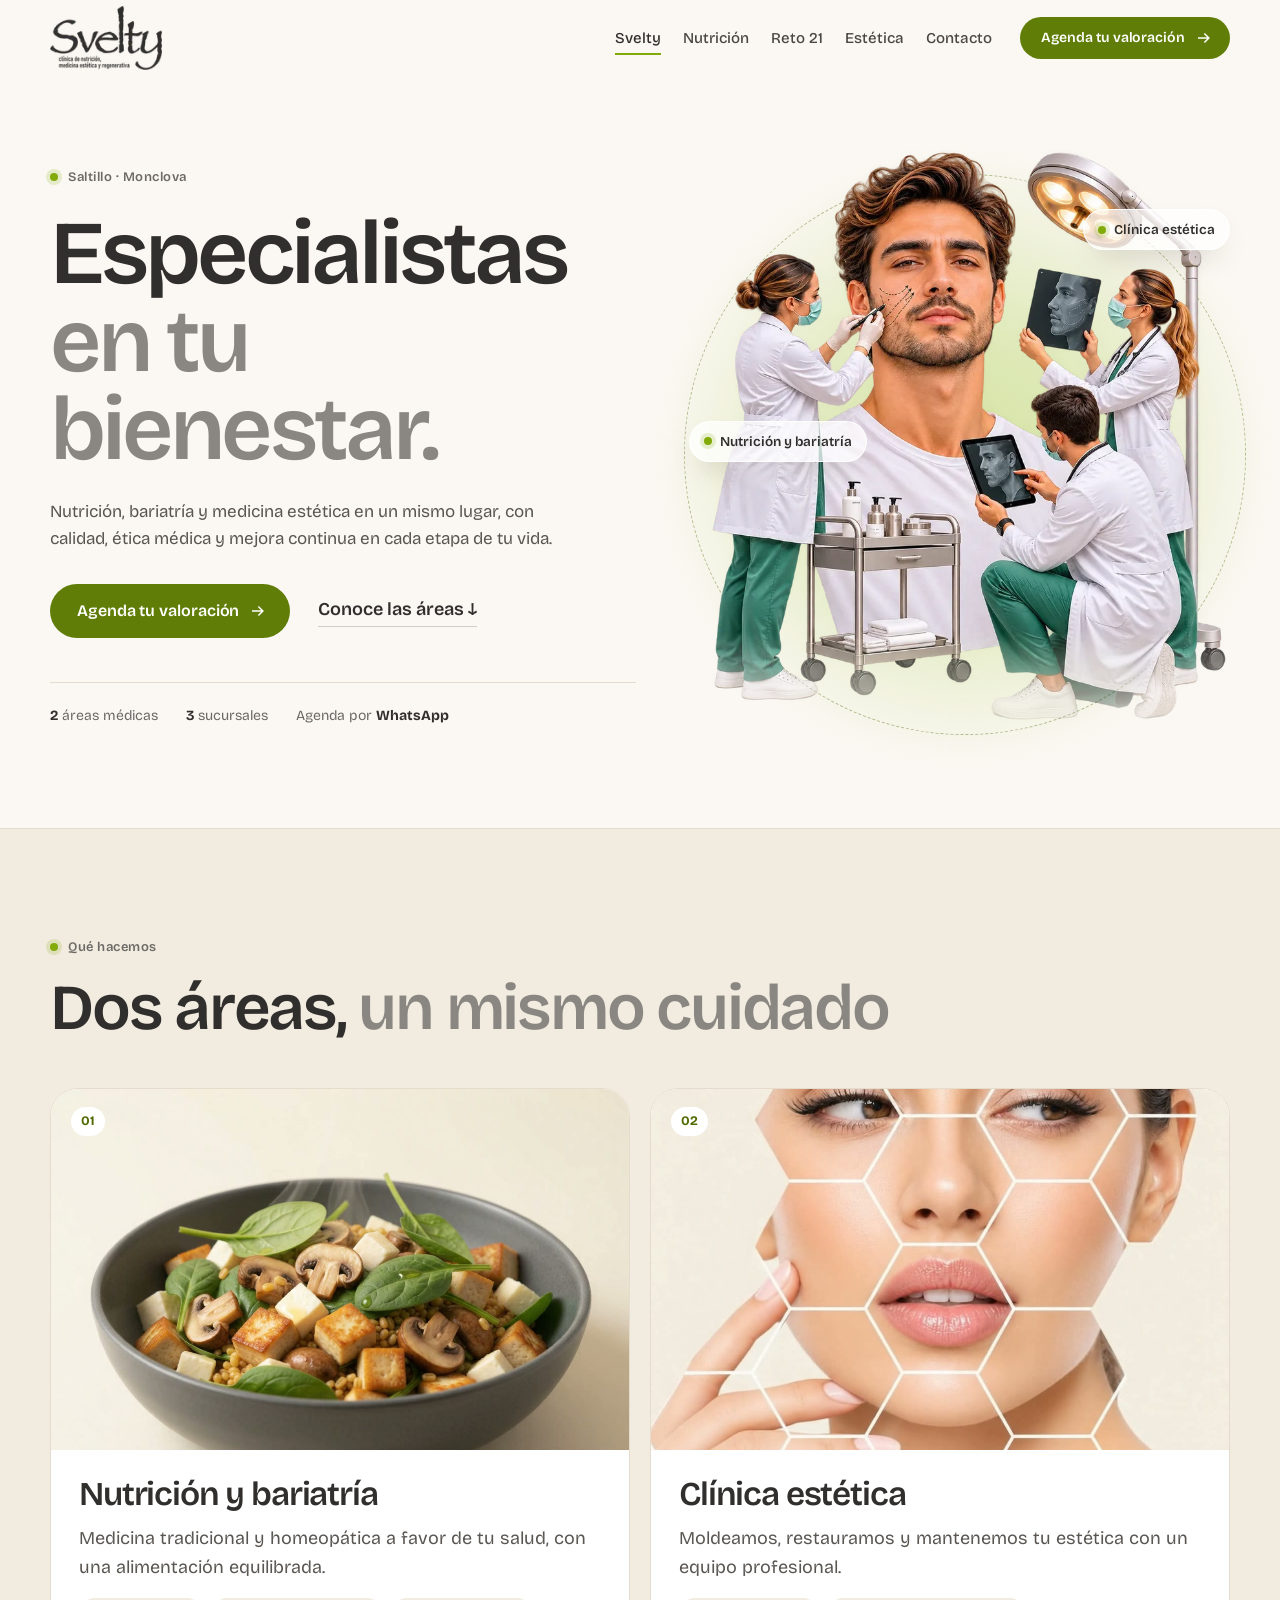
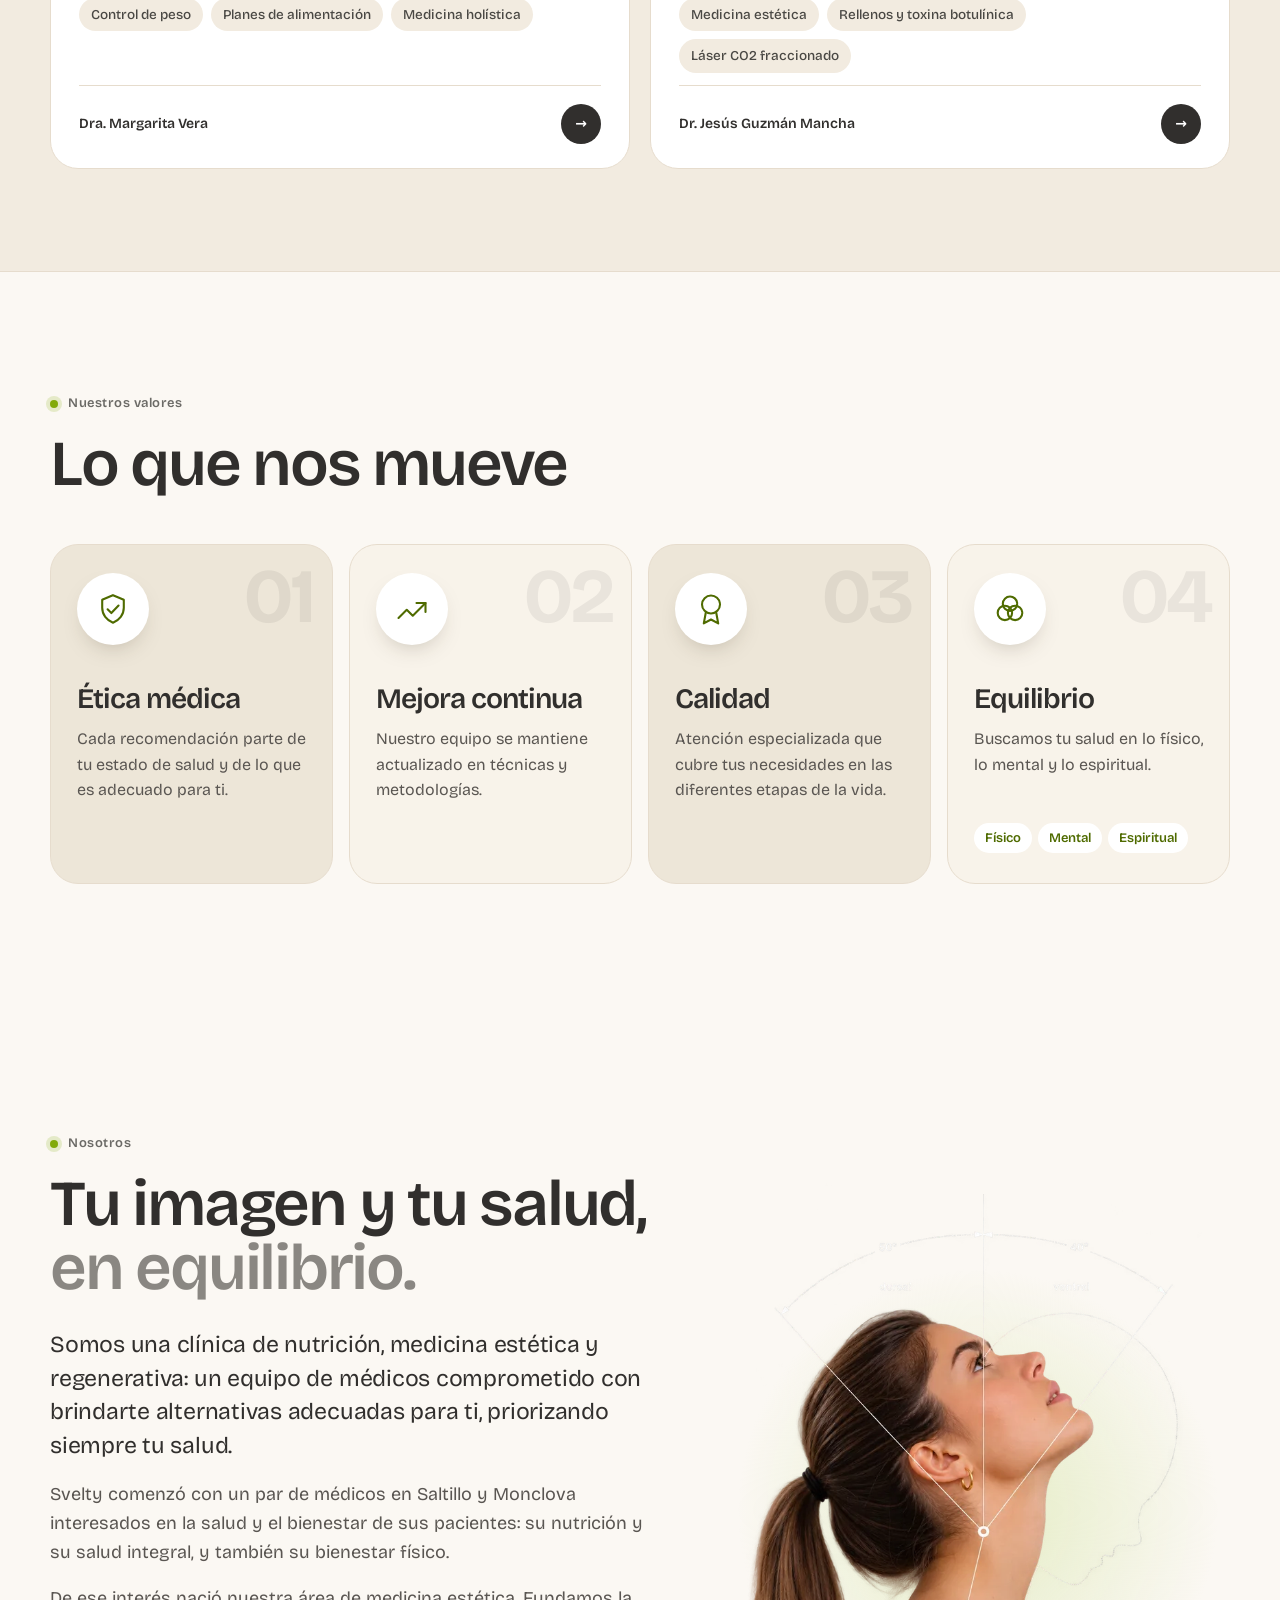
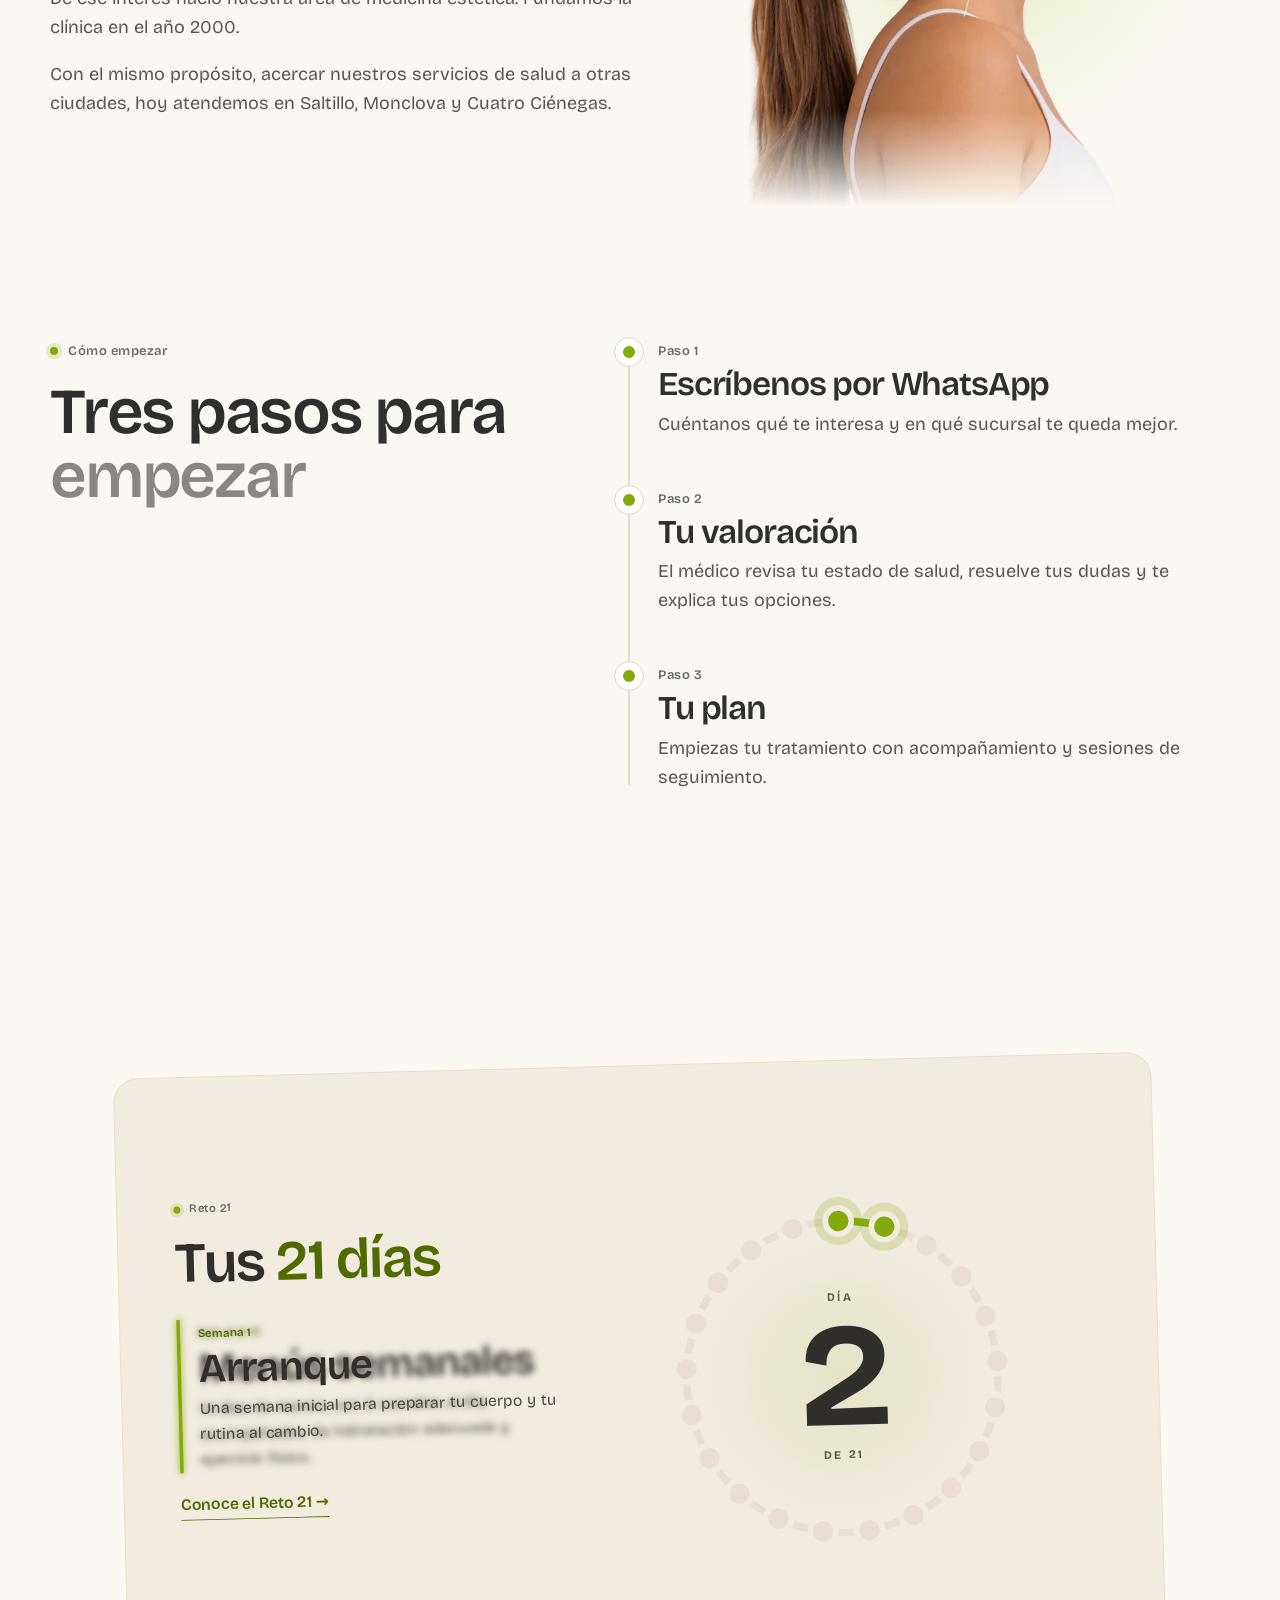
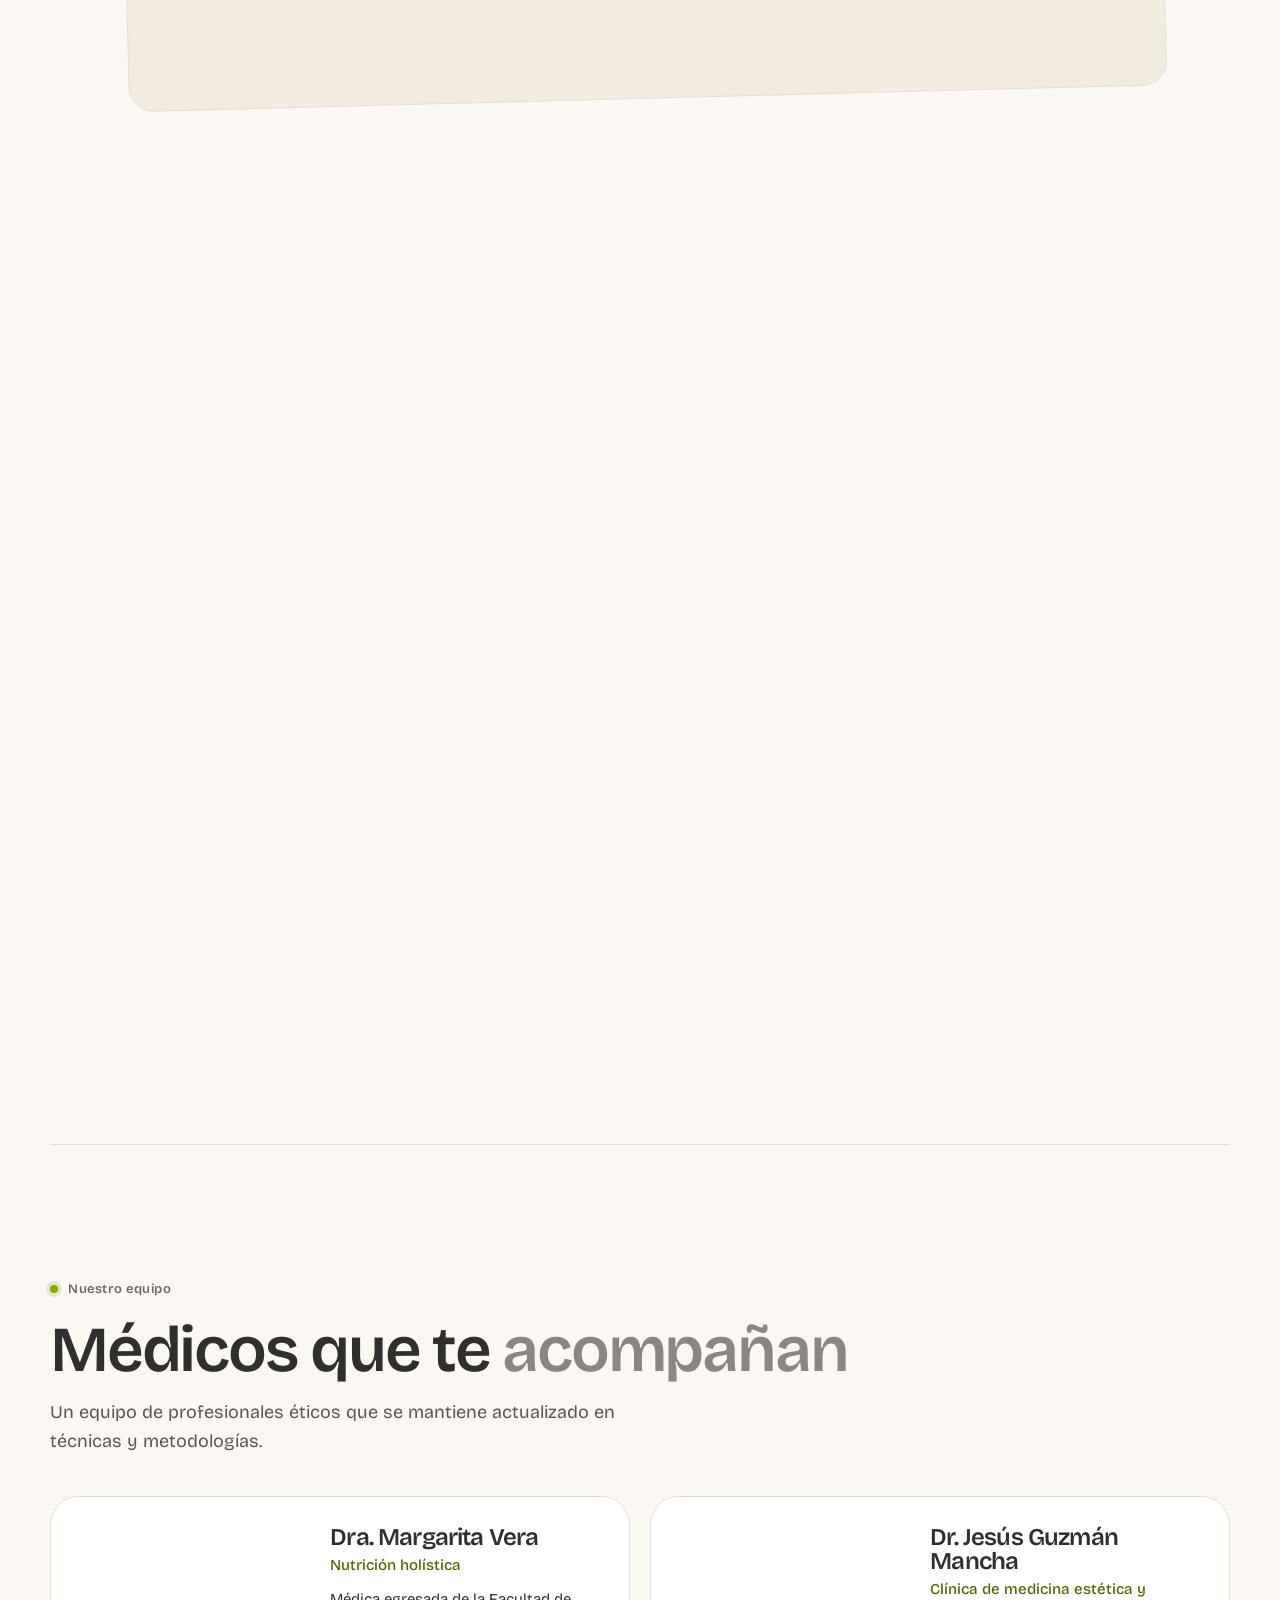
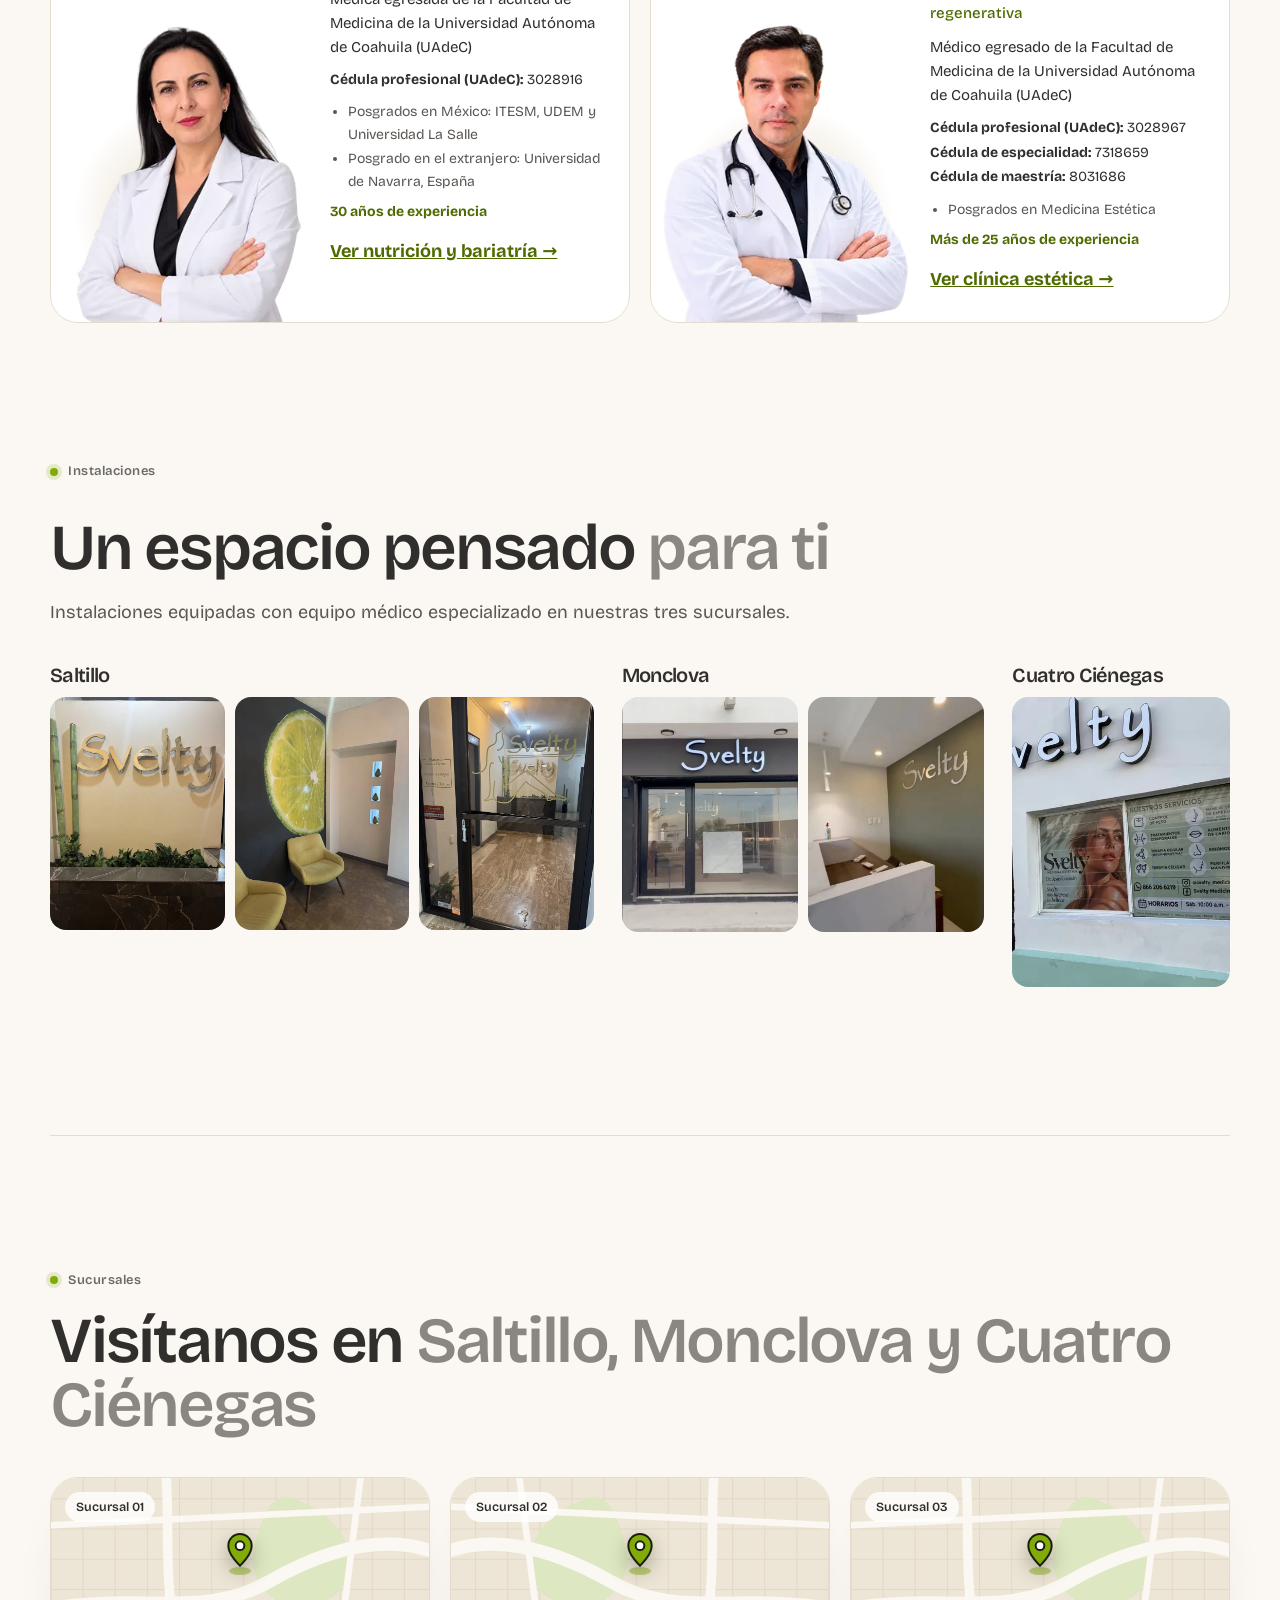
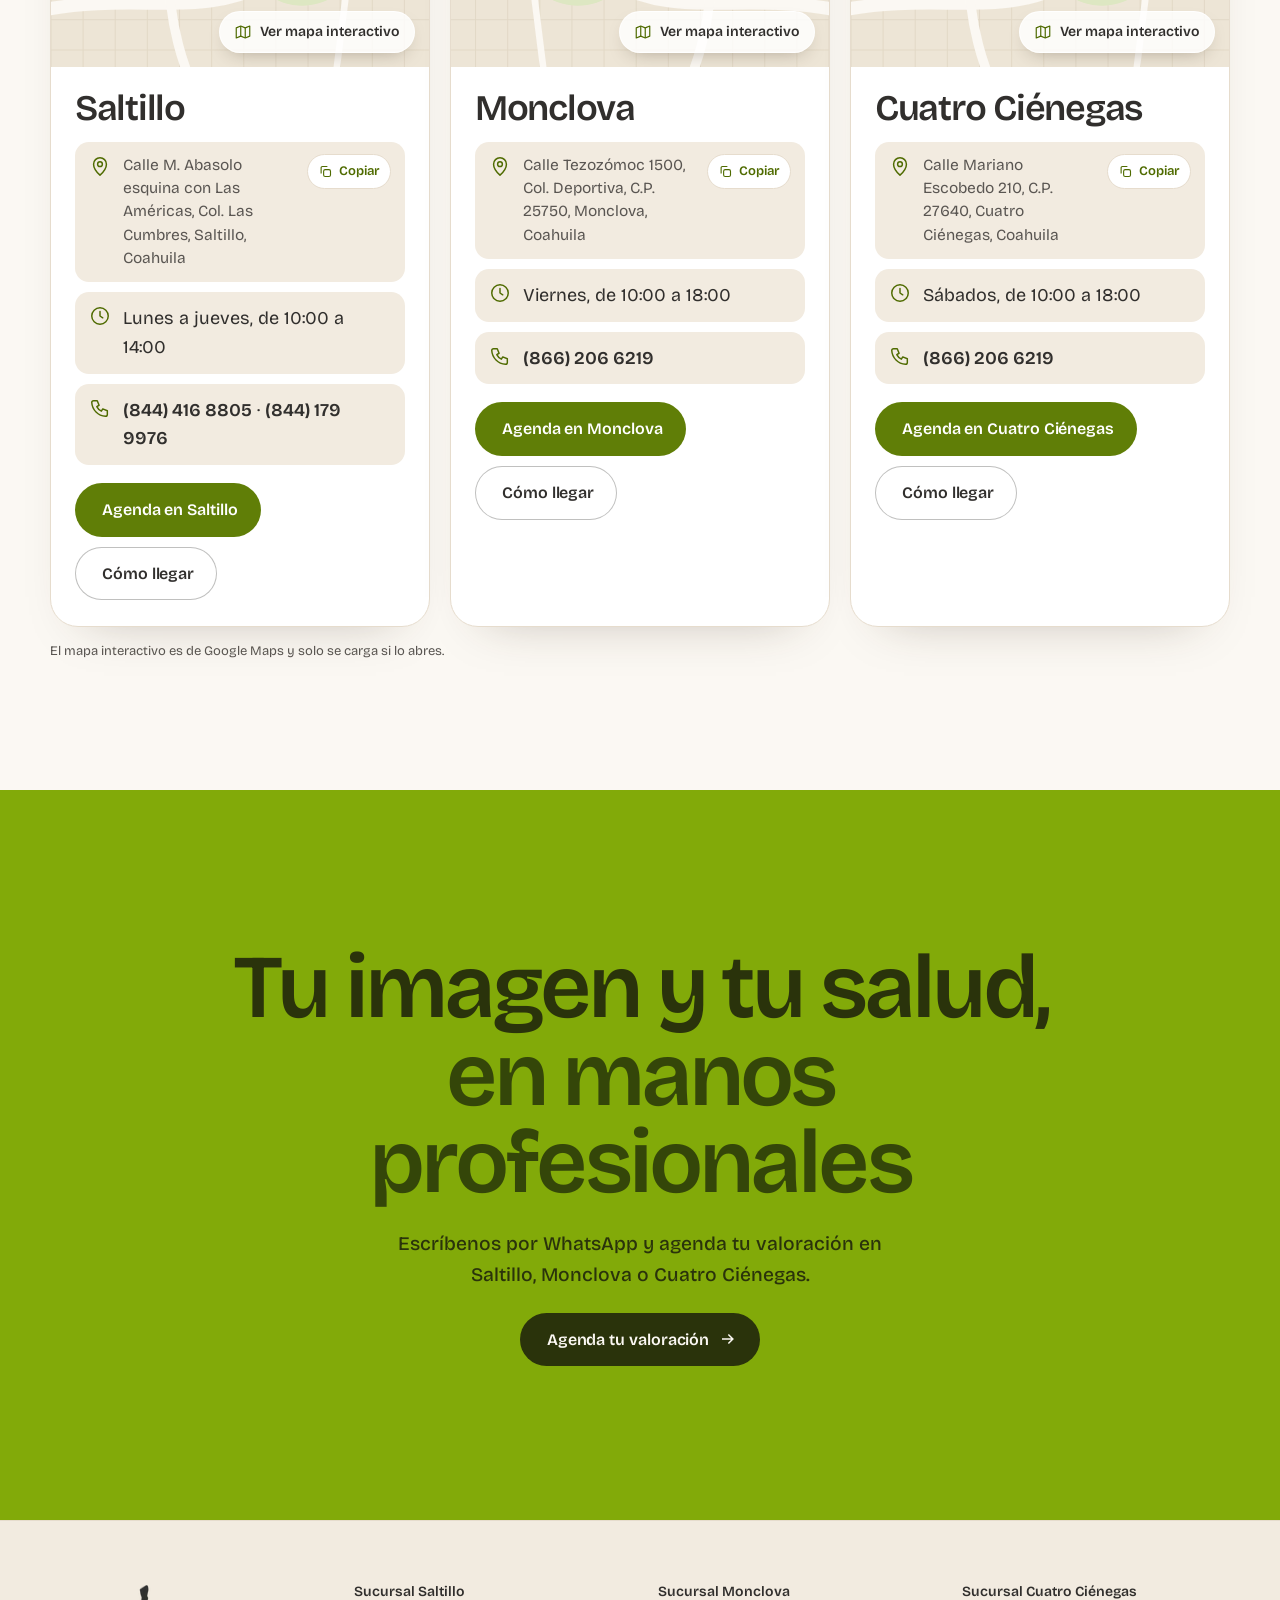
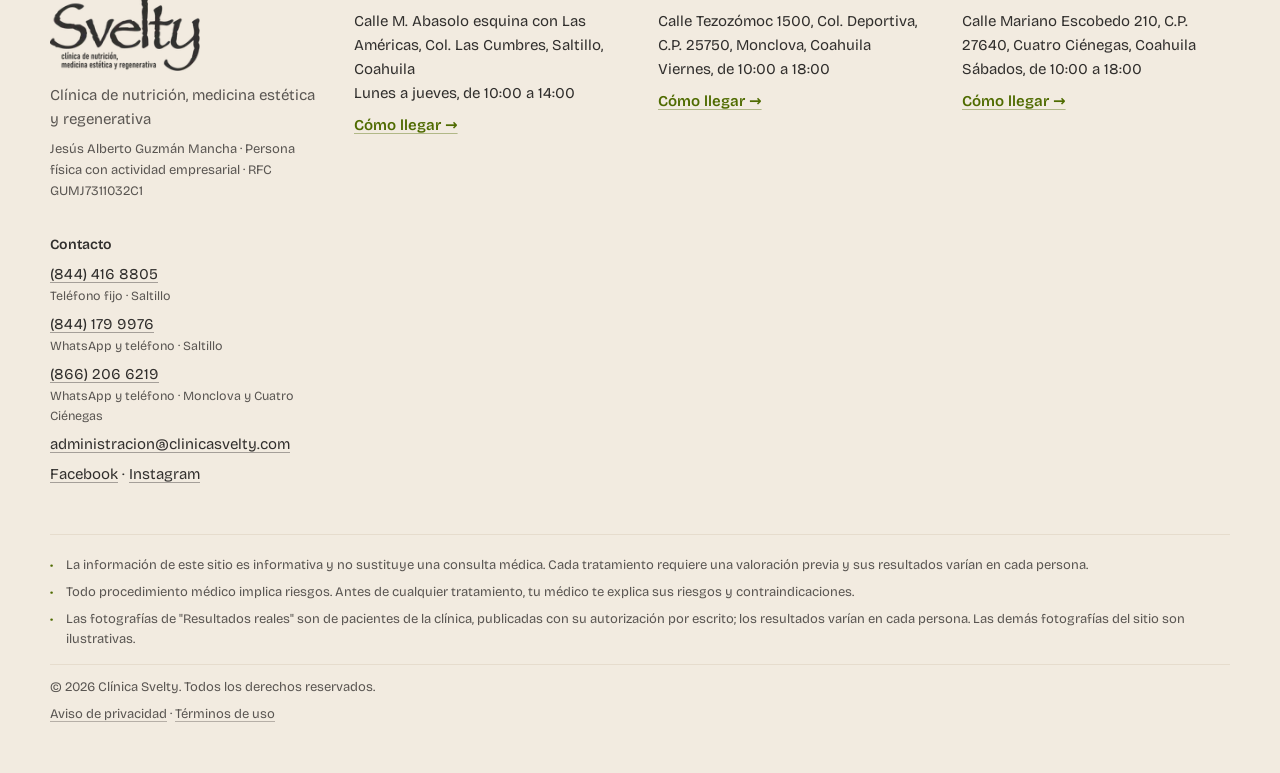
==== commit a4f8a8ea: "Cambios del Dr. Guzmán: tres sucursales, WhatsApp por sucursal, eslogan, cédulas, historia, instalac" ====
--- a/index.html
+++ b/index.html
@@ -1,2 +1,2 @@
-<!DOCTYPE html><html lang="es-MX" data-astro-cid-hkbrpulz><head><meta charset="utf-8"><meta name="viewport" content="width=device-width, initial-scale=1, viewport-fit=cover"><title>Clínica Svelty | Nutrición, bariatría y medicina estética en Saltillo y Monclova</title><meta name="description" content="Clínica de nutrición integral y corporal en Saltillo y Monclova: nutrición y bariatría con la Dra. Margarita Vera, medicina y cirugía estética con el Dr. Jesús Guzmán, Reto 21 y nuestro equipo médico."><link rel="canonical" href="https://clinicasvelty.com/"><meta name="theme-color" content="#FFFFFF"><link rel="icon" href="/favicon.png" type="image/png"><meta property="og:type" content="website"><meta property="og:locale" content="es_MX"><meta property="og:site_name" content="Clínica Svelty"><meta property="og:title" content="Clínica Svelty | Nutrición, bariatría y medicina estética en Saltillo y Monclova"><meta property="og:description" content="Clínica de nutrición integral y corporal en Saltillo y Monclova: nutrición y bariatría con la Dra. Margarita Vera, medicina y cirugía estética con el Dr. Jesús Guzmán, Reto 21 y nuestro equipo médico."><meta property="og:url" content="https://clinicasvelty.com/"><meta property="og:image" content="https://clinicasvelty.com/og-svelty.jpg"><meta property="og:image:secure_url" content="https://clinicasvelty.com/og-svelty.jpg"><meta property="og:image:type" content="image/jpeg"><meta property="og:image:width" content="1200"><meta property="og:image:height" content="630"><meta property="og:image:alt" content="Clínica Svelty: nutrición, bariatría y medicina estética en Saltillo y Monclova"><meta name="twitter:card" content="summary_large_image"><meta name="twitter:image" content="https://clinicasvelty.com/og-svelty.jpg"><script type="application/ld+json">[{"@context":"https://schema.org","@type":"MedicalClinic","name":"Clínica Svelty","url":"https://clinicasvelty.com/","telephone":"+528441968589","email":"administracion@clinicasvelty.com","sameAs":["https://www.facebook.com/Svelty-350867764945192","https://www.instagram.com/clinicasvelty/"],"department":[{"@type":"MedicalClinic","name":"Clínica Svelty Saltillo","address":{"@type":"PostalAddress","streetAddress":"Calle M. Abasolo esquina con Las Américas, Col. Las Cumbres, Saltillo, Coahuila","addressLocality":"Saltillo","addressRegion":"Coahuila","addressCountry":"MX"},"hasMap":"https://maps.app.goo.gl/13cggZ9k2c9Fe6LT8"},{"@type":"MedicalClinic","name":"Clínica Svelty Monclova","address":{"@type":"PostalAddress","streetAddress":"Blvd. Harold R. Pape 2013, Col. Universitaria, C.P. 25733, Monclova, Coahuila","addressLocality":"Monclova","addressRegion":"Coahuila","addressCountry":"MX"},"hasMap":"https://maps.app.goo.gl/36n8ebuC1mjUKLqo8","geo":{"@type":"GeoCoordinates","latitude":26.903991,"longitude":-101.446039}}]},{"@context":"https://schema.org","@type":"Physician","name":"Dra. Margarita Vera","description":"Médica egresada de la Facultad de Medicina de la Universidad Autónoma de Coahuila (UAdeC). Nutrición y bariatría.","identifier":[],"worksFor":{"@type":"MedicalClinic","name":"Clínica Svelty"},"areaServed":["Saltillo","Monclova"]},{"@context":"https://schema.org","@type":"Physician","name":"Dr. Jesús Guzmán Mancha","description":"Médico egresado de la Facultad de Medicina de la Universidad Autónoma de Coahuila (UAdeC). Clínica estética.","identifier":[{"@type":"PropertyValue","name":"Cédula profesional","value":"3028967"},{"@type":"PropertyValue","name":"Cédula de especialidad","value":"7318659"},{"@type":"PropertyValue","name":"Cédula de maestría","value":"8031686"}],"worksFor":{"@type":"MedicalClinic","name":"Clínica Svelty"},"areaServed":["Saltillo","Monclova"]}]</script><link rel="stylesheet" href="/recursos/Base.Cww08UjZ.css"><link rel="stylesheet" href="/recursos/index.MKUm93nn.css"><style>.cierre[data-astro-cid-qreezy6w]{background:var(--verde);color:var(--olivo-2);text-align:center;padding:clamp(90px,12vw,160px) 0;position:relative;overflow:hidden}.cierre-in[data-astro-cid-qreezy6w]{justify-items:center;gap:22px;display:grid;position:relative}.cierre[data-astro-cid-qreezy6w] h2[data-astro-cid-qreezy6w]{letter-spacing:-.045em;max-width:14ch;font-size:clamp(42px,7vw,96px);line-height:.98}.cierre[data-astro-cid-qreezy6w] h2[data-astro-cid-qreezy6w] .it{color:#16200ab8}.cierre[data-astro-cid-qreezy6w] p[data-astro-cid-qreezy6w]{max-width:40ch;font-size:clamp(18px,1.5vw,21px);font-weight:500}.cierre-lema[data-astro-cid-qreezy6w]{margin-top:10px;font-size:clamp(20px,2vw,26px)}.cierre[data-astro-cid-qreezy6w] .btn-oscuro{background:var(--olivo-2);color:var(--crema)}.cierre[data-astro-cid-qreezy6w] .c-a1{opacity:.5;width:180px;position:absolute;bottom:-30px;left:-40px;rotate:20deg}.cierre[data-astro-cid-qreezy6w] .c-a2{opacity:.6;width:110px;position:absolute;top:30px;right:6vw}
-</style><link rel="stylesheet" href="/recursos/Sucursales.BYMgI-Xj.css"><link rel="stylesheet" href="/recursos/reto21.CYEgl1DV.css"></head><body data-astro-cid-hkbrpulz><a class="saltar" href="#contenido" data-astro-cid-hkbrpulz>Saltar al contenido</a><header class="enc" data-encabezado data-astro-cid-ocp5e6q2><div class="enc-in contenedor" data-astro-cid-ocp5e6q2><a class="enc-logo" href="/" aria-label="Clínica Svelty, inicio" data-astro-cid-ocp5e6q2><img src="/recursos/logo-svelty-gris.DCzFsO-l_2iI584.webp" alt="Svelty, clínica de nutrición integral y corporal" loading="eager" data-astro-cid-ocp5e6q2="true" decoding="async" width="132" height="77"></a><nav class="enc-nav" aria-label="Principal" id="menu" data-astro-cid-ocp5e6q2><ul data-astro-cid-ocp5e6q2><li data-astro-cid-ocp5e6q2><a href="/" aria-current="page" data-astro-cid-ocp5e6q2>Svelty</a></li><li data-astro-cid-ocp5e6q2><a href="/nutricion/" data-astro-cid-ocp5e6q2>Nutrición</a></li><li data-astro-cid-ocp5e6q2><a href="/reto-21/" data-astro-cid-ocp5e6q2>Reto 21</a></li><li data-astro-cid-ocp5e6q2><a href="/estetica/" data-astro-cid-ocp5e6q2>Estética</a></li><li data-astro-cid-ocp5e6q2><a href="/contacto/" data-astro-cid-ocp5e6q2>Contacto</a></li></ul><a class="btn btn-principal enc-cta" href="https://wa.me/528441968589?text=Hola%2C%20vengo%20del%20sitio%20web%20y%20me%20interesa%20*una%20valoraci%C3%B3n*." data-agenda="una valoración" target="_blank" rel="noopener">Agenda tu valoración<svg width="18" height="18" viewBox="0 0 24 24" aria-hidden="true"><path fill="currentColor" d="M13.2 5.3 19.9 12l-6.7 6.7-1.4-1.4 4.3-4.3H4v-2h12.1l-4.3-4.3z"></path></svg></a></nav><button class="enc-menu" aria-expanded="false" aria-controls="menu" data-menu data-astro-cid-ocp5e6q2><span class="sr-only" data-astro-cid-ocp5e6q2>Abrir menú</span><span data-astro-cid-ocp5e6q2></span><span data-astro-cid-ocp5e6q2></span></button></div></header><main id="contenido" data-astro-cid-hkbrpulz><section class="pi" data-astro-cid-gqdzm3wz><div class="contenedor pi-in" data-astro-cid-gqdzm3wz><div class="pi-txt" data-astro-cid-gqdzm3wz><p class="etiqueta" data-aparece="ya" data-astro-cid-gqdzm3wz>Saltillo · Monclova</p><h1 data-palabras="ya" data-astro-cid-gqdzm3wz>Especialistas <span class="it" data-astro-cid-gqdzm3wz>en tu bienestar.</span></h1><p class="pi-p" data-aparece="ya" data-astro-cid-gqdzm3wz>Nutrición, bariatría y medicina estética en un mismo lugar, con calidad, ética médica y mejora continua en cada etapa de tu vida.</p><div class="pi-cta" data-aparece="ya" data-astro-cid-gqdzm3wz><a class="btn btn-principal " href="https://wa.me/528441968589?text=Hola%2C%20vengo%20del%20sitio%20web%20y%20me%20interesa%20*una%20valoraci%C3%B3n*." data-agenda="una valoración" target="_blank" rel="noopener">Agenda tu valoración<svg width="18" height="18" viewBox="0 0 24 24" aria-hidden="true"><path fill="currentColor" d="M13.2 5.3 19.9 12l-6.7 6.7-1.4-1.4 4.3-4.3H4v-2h12.1l-4.3-4.3z"></path></svg></a><a class="pi-link" href="#areas" data-astro-cid-gqdzm3wz>Conoce las áreas <span aria-hidden="true" data-astro-cid-gqdzm3wz>↓</span></a></div><ul class="pi-datos" data-aparece="ya" data-astro-cid-gqdzm3wz><li data-astro-cid-gqdzm3wz><b data-astro-cid-gqdzm3wz>2</b> áreas médicas</li><li data-astro-cid-gqdzm3wz><b data-astro-cid-gqdzm3wz>2</b> sucursales</li><li data-astro-cid-gqdzm3wz>Agenda por <b data-astro-cid-gqdzm3wz>WhatsApp</b></li></ul></div><div class="pi-foto" data-astro-cid-gqdzm3wz><div class="pi-escena" data-astro-cid-gqdzm3wz><span class="pi-luz" aria-hidden="true" data-astro-cid-gqdzm3wz></span><span class="pi-aro" aria-hidden="true" data-astro-cid-gqdzm3wz></span><img src="/recursos/portada-inicio-sin-fondo.5AHMaojY_Z2g2bDO.webp" srcset="/recursos/portada-inicio-sin-fondo.5AHMaojY_Zu39cB.webp 520w, /recursos/portada-inicio-sin-fondo.5AHMaojY_Z2f0S20.webp 820w, /recursos/portada-inicio-sin-fondo.5AHMaojY_ZCrou9.webp 1190w" alt="Ilustración de un equipo médico planeando un tratamiento facial" sizes="(max-width: 860px) 92vw, 600px" loading="eager" fetchpriority="high" data-astro-cid-gqdzm3wz="true" decoding="async" width="1191" height="1321" class="pi-img"><span class="pi-chip pi-chip-1" aria-hidden="true" data-astro-cid-gqdzm3wz><i data-astro-cid-gqdzm3wz></i>Nutrición y bariatría</span><span class="pi-chip pi-chip-2" aria-hidden="true" data-astro-cid-gqdzm3wz><i data-astro-cid-gqdzm3wz></i>Clínica estética</span></div></div></div></section><section class="ai" id="areas" data-astro-cid-hwo752hv><div class="contenedor" data-astro-cid-hwo752hv><p class="etiqueta">Qué hacemos</p><h2 class="titulo-seccion " data-palabras>Dos áreas, <span class="it">un mismo cuidado</span></h2><div class="ai-g" data-astro-cid-hwo752hv><a class="ai-area" href="/nutricion/" data-aparece data-astro-cid-hwo752hv><div class="ai-foto" data-astro-cid-hwo752hv><video class="ai-video" src="/video/header-nutricion.mp4" poster="/video/header-nutricion-poster.jpg" autoplay muted loop playsinline preload="metadata" aria-hidden="true" data-ai-video data-astro-cid-hwo752hv></video><span class="ai-num" data-astro-cid-hwo752hv>01</span></div><div class="ai-txt" data-astro-cid-hwo752hv><h3 data-astro-cid-hwo752hv>Nutrición y bariatría</h3><p data-astro-cid-hwo752hv>Medicina tradicional y homeopática a favor de tu salud, con una alimentación equilibrada.</p><ul data-astro-cid-hwo752hv><li data-astro-cid-hwo752hv>Control de peso</li><li data-astro-cid-hwo752hv>Planes de alimentación</li><li data-astro-cid-hwo752hv>Medicina holística</li></ul><span class="ai-pie" data-astro-cid-hwo752hv><span data-astro-cid-hwo752hv>Dra. Margarita Vera</span><span class="ai-flecha" aria-hidden="true" data-astro-cid-hwo752hv>→</span></span></div></a><a class="ai-area" href="/estetica/" data-aparece data-astro-cid-hwo752hv><div class="ai-foto" data-astro-cid-hwo752hv><video class="ai-video" src="/video/header-estetica.mp4" poster="/video/header-estetica-poster.jpg" autoplay muted loop playsinline preload="metadata" aria-hidden="true" data-ai-video data-astro-cid-hwo752hv></video><span class="ai-num" data-astro-cid-hwo752hv>02</span></div><div class="ai-txt" data-astro-cid-hwo752hv><h3 data-astro-cid-hwo752hv>Clínica estética</h3><p data-astro-cid-hwo752hv>Moldeamos, restauramos y mantenemos tu estética con un equipo profesional.</p><ul data-astro-cid-hwo752hv><li data-astro-cid-hwo752hv>Medicina estética</li><li data-astro-cid-hwo752hv>Rellenos y toxina botulínica</li><li data-astro-cid-hwo752hv>Cirugía estética</li></ul><span class="ai-pie" data-astro-cid-hwo752hv><span data-astro-cid-hwo752hv>Dr. Jesús Guzmán Mancha</span><span class="ai-flecha" aria-hidden="true" data-astro-cid-hwo752hv>→</span></span></div></a></div></div></section><script type="module">window.matchMedia(`(prefers-reduced-motion: reduce)`).matches&&document.querySelectorAll(`[data-ai-video]`).forEach(e=>{e.removeAttribute(`autoplay`),e.pause()});</script><section class="vl" data-astro-cid-2ttnchrc><div class="contenedor" data-astro-cid-2ttnchrc><div class="vl-cab" data-astro-cid-2ttnchrc><p class="etiqueta" data-astro-cid-2ttnchrc>Nuestros valores</p><h2 class="titulo-seccion" data-palabras data-astro-cid-2ttnchrc>Lo que nos mueve</h2></div><ol class="vl-g" data-valores data-astro-cid-2ttnchrc><li class="vl-card vl-0" style="--i:0" data-astro-cid-2ttnchrc><span class="vl-num" aria-hidden="true" data-astro-cid-2ttnchrc>01</span><span class="vl-ico" aria-hidden="true" data-astro-cid-2ttnchrc><svg viewBox="0 0 24 24" data-astro-cid-2ttnchrc><path pathLength="100" d="M12 2.8l7.2 3v5.4c0 4.6-3 8.4-7.2 10-4.2-1.6-7.2-5.4-7.2-10V5.8z" data-astro-cid-2ttnchrc></path><path pathLength="100" d="M8.4 12.2l2.5 2.5 4.8-5" data-astro-cid-2ttnchrc></path></svg></span><h3 data-astro-cid-2ttnchrc>Ética médica</h3><p data-astro-cid-2ttnchrc>Cada recomendación parte de tu estado de salud y de lo que es adecuado para ti.</p></li><li class="vl-card vl-1" style="--i:1" data-astro-cid-2ttnchrc><span class="vl-num" aria-hidden="true" data-astro-cid-2ttnchrc>02</span><span class="vl-ico" aria-hidden="true" data-astro-cid-2ttnchrc><svg viewBox="0 0 24 24" data-astro-cid-2ttnchrc><path pathLength="100" d="M3 18l5.5-5.5 4 4L21 8" data-astro-cid-2ttnchrc></path><path pathLength="100" d="M15 8h6v6" data-astro-cid-2ttnchrc></path></svg></span><h3 data-astro-cid-2ttnchrc>Mejora continua</h3><p data-astro-cid-2ttnchrc>Nuestro equipo se mantiene actualizado en técnicas y metodologías.</p></li><li class="vl-card vl-2" style="--i:2" data-astro-cid-2ttnchrc><span class="vl-num" aria-hidden="true" data-astro-cid-2ttnchrc>03</span><span class="vl-ico" aria-hidden="true" data-astro-cid-2ttnchrc><svg viewBox="0 0 24 24" data-astro-cid-2ttnchrc><circle pathLength="100" cx="12" cy="9" r="6" data-astro-cid-2ttnchrc></circle><path pathLength="100" d="M8.6 14l-1.4 7.6L12 19l4.8 2.6-1.4-7.6" data-astro-cid-2ttnchrc></path></svg></span><h3 data-astro-cid-2ttnchrc>Calidad</h3><p data-astro-cid-2ttnchrc>Atención especializada que cubre tus necesidades en las diferentes etapas de la vida.</p></li><li class="vl-card vl-3" style="--i:3" data-astro-cid-2ttnchrc><span class="vl-num" aria-hidden="true" data-astro-cid-2ttnchrc>04</span><span class="vl-ico" aria-hidden="true" data-astro-cid-2ttnchrc><svg viewBox="0 0 24 24" data-astro-cid-2ttnchrc><circle pathLength="100" cx="12" cy="8.5" r="4.8" data-astro-cid-2ttnchrc></circle><circle pathLength="100" cx="8.6" cy="14.6" r="4.8" data-astro-cid-2ttnchrc></circle><circle pathLength="100" cx="15.4" cy="14.6" r="4.8" data-astro-cid-2ttnchrc></circle></svg></span><h3 data-astro-cid-2ttnchrc>Equilibrio</h3><p data-astro-cid-2ttnchrc>Buscamos tu salud en lo físico, lo mental y lo espiritual.</p><ul class="vl-puntos" data-astro-cid-2ttnchrc><li data-astro-cid-2ttnchrc>Físico</li><li data-astro-cid-2ttnchrc>Mental</li><li data-astro-cid-2ttnchrc>Espiritual</li></ul></li></ol></div></section><script type="module">var e=document.querySelector(`[data-valores]`),t=window.matchMedia(`(prefers-reduced-motion: reduce)`).matches;if(e&&!t&&`IntersectionObserver`in window){e.classList.add(`listo`);let t=new IntersectionObserver(([n])=>{n.isIntersecting&&(e.classList.add(`visto`),t.disconnect())},{threshold:.25});t.observe(e),setTimeout(()=>e.classList.add(`visto`),6e3)}</script><section class="contenedor seccion somos" id="nosotros" data-astro-cid-lcdefpme><div class="somos-col" data-astro-cid-lcdefpme><div class="somos-cab" data-astro-cid-lcdefpme><p class="etiqueta">Nosotros</p><h2 class="titulo-seccion " data-palabras>Tu imagen y tu salud, <span class="it">en equilibrio.</span></h2></div><div class="somos-txt" data-astro-cid-lcdefpme><p class="somos-p somos-lead" data-aparece data-astro-cid-lcdefpme>Somos una clínica de nutrición integral y corporal: un equipo de médicos comprometido con brindarte alternativas adecuadas para ti, priorizando siempre tu salud.</p></div></div><div class="somos-foto" aria-hidden="true" data-astro-cid-lcdefpme><span class="somos-luz" data-astro-cid-lcdefpme></span><img src="/recursos/nosotros-perfil.D0bBqEUN_1vTj8q.webp" srcset="/recursos/nosotros-perfil.D0bBqEUN_E4bE8.webp 420w, /recursos/nosotros-perfil.D0bBqEUN_8IpwM.webp 700w, /recursos/nosotros-perfil.D0bBqEUN_1P9shh.webp 1000w" alt sizes="(max-width: 860px) 80vw, 480px" data-astro-cid-lcdefpme="true" loading="lazy" decoding="async" width="1087" height="1447"></div></section><section class="contenedor seccion proceso" data-astro-cid-lcdefpme><div class="pr-cab" data-astro-cid-lcdefpme><p class="etiqueta">Cómo empezar</p><h2 class="titulo-seccion " data-palabras>Tres pasos para <span class="it">empezar</span></h2></div><ol class="linea" data-linea data-astro-cid-ihkqewuk><span class="linea-riel" aria-hidden="true" data-astro-cid-ihkqewuk><i data-linea-avance data-astro-cid-ihkqewuk></i></span><li class="paso" data-aparece data-astro-cid-ihkqewuk><span class="paso-punto" aria-hidden="true" data-astro-cid-ihkqewuk></span><span class="paso-et" data-astro-cid-ihkqewuk>Paso 1</span><h3 data-astro-cid-ihkqewuk>Escríbenos por WhatsApp</h3><p data-astro-cid-ihkqewuk>Cuéntanos qué te interesa y en qué sucursal te queda mejor.</p></li><li class="paso" data-aparece data-astro-cid-ihkqewuk><span class="paso-punto" aria-hidden="true" data-astro-cid-ihkqewuk></span><span class="paso-et" data-astro-cid-ihkqewuk>Paso 2</span><h3 data-astro-cid-ihkqewuk>Tu valoración</h3><p data-astro-cid-ihkqewuk>El médico revisa tu estado de salud, resuelve tus dudas y te explica tus opciones.</p></li><li class="paso" data-aparece data-astro-cid-ihkqewuk><span class="paso-punto" aria-hidden="true" data-astro-cid-ihkqewuk></span><span class="paso-et" data-astro-cid-ihkqewuk>Paso 3</span><h3 data-astro-cid-ihkqewuk>Tu plan</h3><p data-astro-cid-ihkqewuk>Empiezas tu tratamiento con acompañamiento y sesiones de seguimiento.</p></li></ol></section><section class="dias" data-dias data-astro-cid-ncxyrcqy><div class="contenedor" data-astro-cid-ncxyrcqy><div class="dias-escena" data-astro-cid-ncxyrcqy><div class="dias-txt" data-astro-cid-ncxyrcqy><p class="etiqueta">Reto 21</p><h2 class="titulo-seccion " data-palabras>Tus <span class="it">21 días</span></h2><ol class="dias-etapas" data-astro-cid-ncxyrcqy><li class="dias-etapa" data-etapa="1-7" data-astro-cid-ncxyrcqy><span class="dias-et" data-astro-cid-ncxyrcqy>Semana 1</span><h3 data-astro-cid-ncxyrcqy>Arranque</h3><p data-astro-cid-ncxyrcqy>Una semana inicial para preparar tu cuerpo y tu rutina al cambio.</p></li><li class="dias-etapa" data-etapa="8-21" data-astro-cid-ncxyrcqy><span class="dias-et" data-astro-cid-ncxyrcqy>Días 8 al 21</span><h3 data-astro-cid-ncxyrcqy>Menús semanales</h3><p data-astro-cid-ncxyrcqy>14 días de menús con 3 comidas al día, acompañados de hidratación adecuada y ejercicio físico.</p></li></ol><a class="dias-ir" href="/reto-21/" data-astro-cid-ncxyrcqy>Conoce el Reto 21 <span aria-hidden="true" data-astro-cid-ncxyrcqy>→</span></a><div class="dias-cta" data-astro-cid-ncxyrcqy><a class="btn btn-principal " href="https://wa.me/528441968589?text=Hola%2C%20vengo%20del%20sitio%20web%20y%20me%20interesa%20*el%20Reto%2021*." data-agenda="el Reto 21" target="_blank" rel="noopener">Agenda tu valoración<svg width="18" height="18" viewBox="0 0 24 24" aria-hidden="true"><path fill="currentColor" d="M13.2 5.3 19.9 12l-6.7 6.7-1.4-1.4 4.3-4.3H4v-2h12.1l-4.3-4.3z"></path></svg></a></div></div><div class="dias-aro" aria-hidden="true" data-astro-cid-ncxyrcqy><span class="aro-luz" data-dias-luz data-astro-cid-ncxyrcqy></span><svg viewBox="0 0 280 280" data-astro-cid-ncxyrcqy><circle class="aro-riel" cx="140" cy="140" r="84" data-astro-cid-ncxyrcqy></circle><circle class="aro-avance" cx="140" cy="140" r="84" pathLength="1" transform="rotate(-90 140 140)" data-dias-arco data-astro-cid-ncxyrcqy></circle><g class="aro-punto" data-dia data-astro-cid-ncxyrcqy><circle class="aro-halo" cx="140" cy="56" r="13" data-astro-cid-ncxyrcqy></circle><circle class="aro-bolita" cx="140" cy="56" r="7" data-astro-cid-ncxyrcqy></circle></g><g class="aro-punto" data-dia data-astro-cid-ncxyrcqy><circle class="aro-halo" cx="164.76" cy="59.73" r="13" data-astro-cid-ncxyrcqy></circle><circle class="aro-bolita" cx="164.76" cy="59.73" r="7" data-astro-cid-ncxyrcqy></circle></g><g class="aro-punto" data-dia data-astro-cid-ncxyrcqy><circle class="aro-halo" cx="187.32" cy="70.6" r="13" data-astro-cid-ncxyrcqy></circle><circle class="aro-bolita" cx="187.32" cy="70.6" r="7" data-astro-cid-ncxyrcqy></circle></g><g class="aro-punto" data-dia data-astro-cid-ncxyrcqy><circle class="aro-halo" cx="205.67" cy="87.63" r="13" data-astro-cid-ncxyrcqy></circle><circle class="aro-bolita" cx="205.67" cy="87.63" r="7" data-astro-cid-ncxyrcqy></circle></g><g class="aro-punto" data-dia data-astro-cid-ncxyrcqy><circle class="aro-halo" cx="218.19" cy="109.31" r="13" data-astro-cid-ncxyrcqy></circle><circle class="aro-bolita" cx="218.19" cy="109.31" r="7" data-astro-cid-ncxyrcqy></circle></g><g class="aro-punto" data-dia data-astro-cid-ncxyrcqy><circle class="aro-halo" cx="223.77" cy="133.72" r="13" data-astro-cid-ncxyrcqy></circle><circle class="aro-bolita" cx="223.77" cy="133.72" r="7" data-astro-cid-ncxyrcqy></circle></g><g class="aro-punto" data-dia data-astro-cid-ncxyrcqy><circle class="aro-halo" cx="221.89" cy="158.69" r="13" data-astro-cid-ncxyrcqy></circle><circle class="aro-bolita" cx="221.89" cy="158.69" r="7" data-astro-cid-ncxyrcqy></circle></g><g class="aro-punto" data-dia data-astro-cid-ncxyrcqy><circle class="aro-halo" cx="212.75" cy="182" r="13" data-astro-cid-ncxyrcqy></circle><circle class="aro-bolita" cx="212.75" cy="182" r="7" data-astro-cid-ncxyrcqy></circle></g><g class="aro-punto" data-dia data-astro-cid-ncxyrcqy><circle class="aro-halo" cx="197.13" cy="201.58" r="13" data-astro-cid-ncxyrcqy></circle><circle class="aro-bolita" cx="197.13" cy="201.58" r="7" data-astro-cid-ncxyrcqy></circle></g><g class="aro-punto" data-dia data-astro-cid-ncxyrcqy><circle class="aro-halo" cx="176.45" cy="215.68" r="13" data-astro-cid-ncxyrcqy></circle><circle class="aro-bolita" cx="176.45" cy="215.68" r="7" data-astro-cid-ncxyrcqy></circle></g><g class="aro-punto" data-dia data-astro-cid-ncxyrcqy><circle class="aro-halo" cx="152.52" cy="223.06" r="13" data-astro-cid-ncxyrcqy></circle><circle class="aro-bolita" cx="152.52" cy="223.06" r="7" data-astro-cid-ncxyrcqy></circle></g><g class="aro-punto" data-dia data-astro-cid-ncxyrcqy><circle class="aro-halo" cx="127.48" cy="223.06" r="13" data-astro-cid-ncxyrcqy></circle><circle class="aro-bolita" cx="127.48" cy="223.06" r="7" data-astro-cid-ncxyrcqy></circle></g><g class="aro-punto" data-dia data-astro-cid-ncxyrcqy><circle class="aro-halo" cx="103.55" cy="215.68" r="13" data-astro-cid-ncxyrcqy></circle><circle class="aro-bolita" cx="103.55" cy="215.68" r="7" data-astro-cid-ncxyrcqy></circle></g><g class="aro-punto" data-dia data-astro-cid-ncxyrcqy><circle class="aro-halo" cx="82.87" cy="201.58" r="13" data-astro-cid-ncxyrcqy></circle><circle class="aro-bolita" cx="82.87" cy="201.58" r="7" data-astro-cid-ncxyrcqy></circle></g><g class="aro-punto" data-dia data-astro-cid-ncxyrcqy><circle class="aro-halo" cx="67.25" cy="182" r="13" data-astro-cid-ncxyrcqy></circle><circle class="aro-bolita" cx="67.25" cy="182" r="7" data-astro-cid-ncxyrcqy></circle></g><g class="aro-punto" data-dia data-astro-cid-ncxyrcqy><circle class="aro-halo" cx="58.11" cy="158.69" r="13" data-astro-cid-ncxyrcqy></circle><circle class="aro-bolita" cx="58.11" cy="158.69" r="7" data-astro-cid-ncxyrcqy></circle></g><g class="aro-punto" data-dia data-astro-cid-ncxyrcqy><circle class="aro-halo" cx="56.23" cy="133.72" r="13" data-astro-cid-ncxyrcqy></circle><circle class="aro-bolita" cx="56.23" cy="133.72" r="7" data-astro-cid-ncxyrcqy></circle></g><g class="aro-punto" data-dia data-astro-cid-ncxyrcqy><circle class="aro-halo" cx="61.81" cy="109.31" r="13" data-astro-cid-ncxyrcqy></circle><circle class="aro-bolita" cx="61.81" cy="109.31" r="7" data-astro-cid-ncxyrcqy></circle></g><g class="aro-punto" data-dia data-astro-cid-ncxyrcqy><circle class="aro-halo" cx="74.33" cy="87.63" r="13" data-astro-cid-ncxyrcqy></circle><circle class="aro-bolita" cx="74.33" cy="87.63" r="7" data-astro-cid-ncxyrcqy></circle></g><g class="aro-punto" data-dia data-astro-cid-ncxyrcqy><circle class="aro-halo" cx="92.68" cy="70.6" r="13" data-astro-cid-ncxyrcqy></circle><circle class="aro-bolita" cx="92.68" cy="70.6" r="7" data-astro-cid-ncxyrcqy></circle></g><g class="aro-punto" data-dia data-astro-cid-ncxyrcqy><circle class="aro-halo" cx="115.24" cy="59.73" r="13" data-astro-cid-ncxyrcqy></circle><circle class="aro-bolita" cx="115.24" cy="59.73" r="7" data-astro-cid-ncxyrcqy></circle></g></svg><span class="aro-brillo" data-astro-cid-ncxyrcqy></span><span class="aro-plato" data-plato="9" style="left:87.11%;top:28.57%" data-astro-cid-ncxyrcqy><img src="/recursos/platillo-01.BLQZSv2Y_G06Yb.webp" srcset="/recursos/platillo-01.BLQZSv2Y_1Twdrv.webp 120w, /recursos/platillo-01.BLQZSv2Y_ZRyVB8.webp 200w" alt sizes="(max-width: 860px) 18vw, 120px" data-astro-cid-ncxyrcqy="true" loading="lazy" decoding="async" width="1254" height="1254"></span><span class="aro-plato" data-plato="11" style="left:87.11%;top:71.43%" data-astro-cid-ncxyrcqy><img src="/recursos/platillo-02.atqz0F-w_ZHGfDE.webp" srcset="/recursos/platillo-02.atqz0F-w_AMUbr.webp 120w, /recursos/platillo-02.atqz0F-w_ZvOx9W.webp 200w" alt sizes="(max-width: 860px) 18vw, 120px" data-astro-cid-ncxyrcqy="true" loading="lazy" decoding="async" width="1331" height="1181"></span><span class="aro-plato" data-plato="13" style="left:50.00%;top:92.86%" data-astro-cid-ncxyrcqy><img src="/recursos/platillo-03.9MktBM3r_Z2gzKNJ.webp" srcset="/recursos/platillo-03.9MktBM3r_bV8lY.webp 120w, /recursos/platillo-03.9MktBM3r_1DjcNC.webp 200w" alt sizes="(max-width: 860px) 18vw, 120px" data-astro-cid-ncxyrcqy="true" loading="lazy" decoding="async" width="1295" height="1214"></span><span class="aro-plato" data-plato="15" style="left:12.89%;top:71.43%" data-astro-cid-ncxyrcqy><img src="/recursos/platillo-04.CjyIMGdN_Z73ed7.webp" srcset="/recursos/platillo-04.CjyIMGdN_Z1mRWms.webp 120w, /recursos/platillo-04.CjyIMGdN_4u75b.webp 200w" alt sizes="(max-width: 860px) 18vw, 120px" data-astro-cid-ncxyrcqy="true" loading="lazy" decoding="async" width="1295" height="1215"></span><span class="aro-plato" data-plato="17" style="left:12.89%;top:28.57%" data-astro-cid-ncxyrcqy><img src="/recursos/platillo-05.Cg2Bh3Mp_HRNiL.webp" srcset="/recursos/platillo-05.Cg2Bh3Mp_rOzlR.webp 120w, /recursos/platillo-05.Cg2Bh3Mp_1TcDNv.webp 200w" alt sizes="(max-width: 860px) 18vw, 120px" data-astro-cid-ncxyrcqy="true" loading="lazy" decoding="async" width="1295" height="1215"></span><span class="aro-plato" data-plato="19" style="left:50.00%;top:7.14%" data-astro-cid-ncxyrcqy><img src="/recursos/platillo-06.TNUV8rIR_15UWnY.webp" srcset="/recursos/platillo-06.TNUV8rIR_1kiK41.webp 120w, /recursos/platillo-06.TNUV8rIR_1U0Pef.webp 200w" alt sizes="(max-width: 860px) 18vw, 120px" data-astro-cid-ncxyrcqy="true" loading="lazy" decoding="async" width="1223" height="1286"></span><p class="aro-num" data-astro-cid-ncxyrcqy><span class="aro-dia" data-astro-cid-ncxyrcqy>Día</span><b data-dias-num data-astro-cid-ncxyrcqy>21</b><span class="aro-fijo" data-astro-cid-ncxyrcqy>días</span><span class="aro-de" data-astro-cid-ncxyrcqy>de 21</span></p></div></div></div></section><section class="contenedor seccion equipo" data-astro-cid-lcdefpme><p class="etiqueta">Nuestro equipo</p><h2 class="titulo-seccion " data-palabras>Médicos que te <span class="it">acompañan</span></h2><p class="eq-p" data-aparece data-astro-cid-lcdefpme>Un equipo de profesionales éticos que se mantiene actualizado en técnicas y metodologías.</p><div class="eq-g" data-astro-cid-lcdefpme><article class="doc" data-aparece data-astro-cid-lcdefpme><div class="doc-foto" data-astro-cid-lcdefpme><img src="/recursos/dra-magis.CSCjmXH-_1DIUmx.webp" srcset="/recursos/dra-magis.CSCjmXH-_2pmGpp.webp 320w, /recursos/dra-magis.CSCjmXH-_Z1sz7fA.webp 520w" alt="Dra. Margarita Vera" sizes="(max-width: 560px) 80vw, 300px" data-astro-cid-lcdefpme="true" loading="lazy" decoding="async" width="1145" height="1374"></div><div data-astro-cid-lcdefpme><h3 data-astro-cid-lcdefpme>Dra. Margarita Vera</h3><p class="doc-area it" data-astro-cid-lcdefpme>Nutrición holística</p><p class="doc-tit" data-astro-cid-lcdefpme>Médica egresada de la Facultad de Medicina de la Universidad Autónoma de Coahuila (UAdeC)</p><ul class="doc-form" data-astro-cid-lcdefpme><li data-astro-cid-lcdefpme>Posgrados en México: ITESM, UDEM y Universidad La Salle</li><li data-astro-cid-lcdefpme>Posgrado en el extranjero: Universidad de Navarra, España</li></ul><p class="doc-exp" data-astro-cid-lcdefpme>30 años de experiencia</p><a class="doc-ir" href="/nutricion/" data-astro-cid-lcdefpme>Ver nutrición y bariatría →</a></div></article><article class="doc" data-aparece data-astro-cid-lcdefpme><div class="doc-foto" data-astro-cid-lcdefpme><img src="/recursos/dr-chuy.Cq8gAzxc_ZtCQmx.webp" srcset="/recursos/dr-chuy.Cq8gAzxc_1ODQBD.webp 320w, /recursos/dr-chuy.Cq8gAzxc_FUqQ8.webp 520w" alt="Dr. Jesús Guzmán Mancha" sizes="(max-width: 560px) 80vw, 300px" data-astro-cid-lcdefpme="true" loading="lazy" decoding="async" width="1145" height="1374"></div><div data-astro-cid-lcdefpme><h3 data-astro-cid-lcdefpme>Dr. Jesús Guzmán Mancha</h3><p class="doc-area it" data-astro-cid-lcdefpme>Dr. Chuy · Clínica estética</p><p class="doc-tit" data-astro-cid-lcdefpme>Médico egresado de la Facultad de Medicina de la Universidad Autónoma de Coahuila (UAdeC)</p><ul class="doc-ced" data-astro-cid-lcdefpme><li data-astro-cid-lcdefpme><b data-astro-cid-lcdefpme>Cédula profesional:</b> 3028967</li><li data-astro-cid-lcdefpme><b data-astro-cid-lcdefpme>Cédula de especialidad:</b> 7318659</li><li data-astro-cid-lcdefpme><b data-astro-cid-lcdefpme>Cédula de maestría:</b> 8031686</li></ul><ul class="doc-form" data-astro-cid-lcdefpme><li data-astro-cid-lcdefpme>Posgrados en Medicina Estética y Cirugía Estética</li></ul><p class="doc-exp" data-astro-cid-lcdefpme>Más de 15 años de experiencia</p><a class="doc-ir" href="/estetica/" data-astro-cid-lcdefpme>Ver clínica estética →</a></div></article></div></section><section class="contenedor seccion instalaciones" data-astro-cid-lcdefpme><p class="etiqueta">Instalaciones</p><h2 class="titulo-seccion " data-palabras>Un espacio pensado <span class="it">para ti</span></h2><p data-aparece data-astro-cid-lcdefpme>Instalaciones equipadas con equipo médico especializado en nuestras dos sucursales.</p></section><section class="contenedor testimonios" data-astro-cid-lcdefpme></section><section class="contenedor seccion sucursales" data-astro-cid-myrnl77p><p class="etiqueta">Sucursales</p><h2 class="titulo-seccion " data-palabras>Visítanos en <span class="it">Saltillo y Monclova</span></h2><div class="suc-g" data-astro-cid-myrnl77p><article class="suc" data-aparece data-astro-cid-myrnl77p><div class="suc-mapa" data-mapa="https://www.google.com/maps?q=Calle%20M.%20Abasolo%20esquina%20con%20Las%20Am%C3%A9ricas%2C%20Col.%20Las%20Cumbres%2C%20Saltillo%2C%20Coahuila&amp;output=embed" data-nombre="Saltillo" data-astro-cid-myrnl77p><svg class="suc-plano" viewBox="0 0 400 220" preserveAspectRatio="xMidYMid slice" aria-hidden="true" style data-astro-cid-myrnl77p><rect width="400" height="220" fill="#EDE5D6" data-astro-cid-myrnl77p></rect><g stroke="#E2D8C6" stroke-width="1" data-astro-cid-myrnl77p><line x1="0" y1="0" x2="0" y2="220" data-astro-cid-myrnl77p></line><line x1="34" y1="0" x2="34" y2="220" data-astro-cid-myrnl77p></line><line x1="68" y1="0" x2="68" y2="220" data-astro-cid-myrnl77p></line><line x1="102" y1="0" x2="102" y2="220" data-astro-cid-myrnl77p></line><line x1="136" y1="0" x2="136" y2="220" data-astro-cid-myrnl77p></line><line x1="170" y1="0" x2="170" y2="220" data-astro-cid-myrnl77p></line><line x1="204" y1="0" x2="204" y2="220" data-astro-cid-myrnl77p></line><line x1="238" y1="0" x2="238" y2="220" data-astro-cid-myrnl77p></line><line x1="272" y1="0" x2="272" y2="220" data-astro-cid-myrnl77p></line><line x1="306" y1="0" x2="306" y2="220" data-astro-cid-myrnl77p></line><line x1="340" y1="0" x2="340" y2="220" data-astro-cid-myrnl77p></line><line x1="374" y1="0" x2="374" y2="220" data-astro-cid-myrnl77p></line><line x1="408" y1="0" x2="408" y2="220" data-astro-cid-myrnl77p></line><line x1="0" y1="0" x2="400" y2="0" data-astro-cid-myrnl77p></line><line x1="0" y1="32" x2="400" y2="32" data-astro-cid-myrnl77p></line><line x1="0" y1="64" x2="400" y2="64" data-astro-cid-myrnl77p></line><line x1="0" y1="96" x2="400" y2="96" data-astro-cid-myrnl77p></line><line x1="0" y1="128" x2="400" y2="128" data-astro-cid-myrnl77p></line><line x1="0" y1="160" x2="400" y2="160" data-astro-cid-myrnl77p></line><line x1="0" y1="192" x2="400" y2="192" data-astro-cid-myrnl77p></line><line x1="0" y1="224" x2="400" y2="224" data-astro-cid-myrnl77p></line></g><path d="M250 30c40 10 70 40 66 78-4 30-40 44-70 34-26-9-38-34-30-62 5-20 16-54 34-50z" fill="#DDE7C2" data-astro-cid-myrnl77p></path><g fill="none" stroke="#FBF8F3" stroke-linecap="round" data-astro-cid-myrnl77p><path d="M-10 150 C 90 130, 160 160, 230 120 S 360 70, 410 90" stroke-width="14" data-astro-cid-myrnl77p></path><path d="M120 -10 C 130 60, 110 140, 150 230" stroke-width="10" data-astro-cid-myrnl77p></path><path d="M0 60 L 410 40" stroke-width="7" data-astro-cid-myrnl77p></path><path d="M300 230 L 330 -10" stroke-width="7" data-astro-cid-myrnl77p></path></g></svg><span class="suc-pin" aria-hidden="true" data-astro-cid-myrnl77p><span class="suc-pulso" data-astro-cid-myrnl77p></span><svg viewBox="0 0 24 24" data-astro-cid-myrnl77p><path d="M12 22s7-6.3 7-12a7 7 0 1 0-14 0c0 5.7 7 12 7 12z" data-astro-cid-myrnl77p></path><circle cx="12" cy="10" r="2.6" data-astro-cid-myrnl77p></circle></svg></span><span class="suc-num" data-astro-cid-myrnl77p>Sucursal 01</span><button class="suc-ver" type="button" data-ver-mapa data-astro-cid-myrnl77p><svg viewBox="0 0 24 24" aria-hidden="true" data-astro-cid-myrnl77p><path d="M9 4 3 6.5v13.5l6-2.5 6 2.5 6-2.5V4l-6 2.5z" data-astro-cid-myrnl77p></path><path d="M9 4v13.5M15 6.5V20" data-astro-cid-myrnl77p></path></svg>Ver mapa interactivo</button></div><div class="suc-info" data-astro-cid-myrnl77p><h3 data-astro-cid-myrnl77p>Saltillo</h3><ul class="suc-datos" data-astro-cid-myrnl77p><li data-astro-cid-myrnl77p><svg class="suc-ico" viewBox="0 0 24 24" aria-hidden="true" data-astro-cid-myrnl77p><path d="M12 22s7-6.3 7-12a7 7 0 1 0-14 0c0 5.7 7 12 7 12z" data-astro-cid-myrnl77p></path><circle cx="12" cy="10" r="2.6" data-astro-cid-myrnl77p></circle></svg><span class="suc-dir" data-astro-cid-myrnl77p>Calle M. Abasolo esquina con Las Américas, Col. Las Cumbres, Saltillo, Coahuila</span><button class="suc-copiar" type="button" data-copiar="Calle M. Abasolo esquina con Las Américas, Col. Las Cumbres, Saltillo, Coahuila" aria-label="Copiar la dirección de Saltillo" data-astro-cid-myrnl77p><svg viewBox="0 0 24 24" aria-hidden="true" data-astro-cid-myrnl77p><rect x="9" y="9" width="11" height="11" rx="2.5" data-astro-cid-myrnl77p></rect><path d="M5 15V6a2 2 0 0 1 2-2h8" data-astro-cid-myrnl77p></path></svg><span data-copiar-txt data-astro-cid-myrnl77p>Copiar</span></button></li><li data-astro-cid-myrnl77p><svg class="suc-ico" viewBox="0 0 24 24" aria-hidden="true" data-astro-cid-myrnl77p><circle cx="12" cy="12" r="9" data-astro-cid-myrnl77p></circle><path d="M12 7v5l3 2" data-astro-cid-myrnl77p></path></svg></li><li data-astro-cid-myrnl77p><svg class="suc-ico" viewBox="0 0 24 24" aria-hidden="true" data-astro-cid-myrnl77p><path d="M5 4h4l2 5-2.5 1.5a11 11 0 0 0 5 5L15 13l5 2v4a2 2 0 0 1-2 2A16 16 0 0 1 3 6a2 2 0 0 1 2-2" data-astro-cid-myrnl77p></path></svg><a class="suc-tel" href="tel:+528444168805" data-astro-cid-myrnl77p>(844) 416 8805</a></li></ul><div class="suc-btns" data-astro-cid-myrnl77p><a class="btn btn-principal" href="https://wa.me/528441968589?text=Hola%2C%20vengo%20del%20sitio%20web%20y%20me%20interesa%20*una%20valoraci%C3%B3n*%20en%20la%20sucursal%20*Saltillo*." target="_blank" rel="noopener" data-wa-directo="una valoración" data-sucursal="Saltillo" data-astro-cid-myrnl77p>Agenda en Saltillo</a><a class="btn btn-secundario" href="https://maps.app.goo.gl/13cggZ9k2c9Fe6LT8" target="_blank" rel="noopener" data-astro-cid-myrnl77p>Cómo llegar</a></div></div></article><article class="suc" data-aparece data-astro-cid-myrnl77p><div class="suc-mapa" data-mapa="https://www.google.com/maps?q=26.903991%2C-101.446039&amp;output=embed" data-nombre="Monclova" data-astro-cid-myrnl77p><svg class="suc-plano" viewBox="0 0 400 220" preserveAspectRatio="xMidYMid slice" aria-hidden="true" style="transform:scaleX(-1)" data-astro-cid-myrnl77p><rect width="400" height="220" fill="#EDE5D6" data-astro-cid-myrnl77p></rect><g stroke="#E2D8C6" stroke-width="1" data-astro-cid-myrnl77p><line x1="0" y1="0" x2="0" y2="220" data-astro-cid-myrnl77p></line><line x1="34" y1="0" x2="34" y2="220" data-astro-cid-myrnl77p></line><line x1="68" y1="0" x2="68" y2="220" data-astro-cid-myrnl77p></line><line x1="102" y1="0" x2="102" y2="220" data-astro-cid-myrnl77p></line><line x1="136" y1="0" x2="136" y2="220" data-astro-cid-myrnl77p></line><line x1="170" y1="0" x2="170" y2="220" data-astro-cid-myrnl77p></line><line x1="204" y1="0" x2="204" y2="220" data-astro-cid-myrnl77p></line><line x1="238" y1="0" x2="238" y2="220" data-astro-cid-myrnl77p></line><line x1="272" y1="0" x2="272" y2="220" data-astro-cid-myrnl77p></line><line x1="306" y1="0" x2="306" y2="220" data-astro-cid-myrnl77p></line><line x1="340" y1="0" x2="340" y2="220" data-astro-cid-myrnl77p></line><line x1="374" y1="0" x2="374" y2="220" data-astro-cid-myrnl77p></line><line x1="408" y1="0" x2="408" y2="220" data-astro-cid-myrnl77p></line><line x1="0" y1="0" x2="400" y2="0" data-astro-cid-myrnl77p></line><line x1="0" y1="32" x2="400" y2="32" data-astro-cid-myrnl77p></line><line x1="0" y1="64" x2="400" y2="64" data-astro-cid-myrnl77p></line><line x1="0" y1="96" x2="400" y2="96" data-astro-cid-myrnl77p></line><line x1="0" y1="128" x2="400" y2="128" data-astro-cid-myrnl77p></line><line x1="0" y1="160" x2="400" y2="160" data-astro-cid-myrnl77p></line><line x1="0" y1="192" x2="400" y2="192" data-astro-cid-myrnl77p></line><line x1="0" y1="224" x2="400" y2="224" data-astro-cid-myrnl77p></line></g><path d="M250 30c40 10 70 40 66 78-4 30-40 44-70 34-26-9-38-34-30-62 5-20 16-54 34-50z" fill="#DDE7C2" data-astro-cid-myrnl77p></path><g fill="none" stroke="#FBF8F3" stroke-linecap="round" data-astro-cid-myrnl77p><path d="M-10 150 C 90 130, 160 160, 230 120 S 360 70, 410 90" stroke-width="14" data-astro-cid-myrnl77p></path><path d="M120 -10 C 130 60, 110 140, 150 230" stroke-width="10" data-astro-cid-myrnl77p></path><path d="M0 60 L 410 40" stroke-width="7" data-astro-cid-myrnl77p></path><path d="M300 230 L 330 -10" stroke-width="7" data-astro-cid-myrnl77p></path></g></svg><span class="suc-pin" aria-hidden="true" data-astro-cid-myrnl77p><span class="suc-pulso" data-astro-cid-myrnl77p></span><svg viewBox="0 0 24 24" data-astro-cid-myrnl77p><path d="M12 22s7-6.3 7-12a7 7 0 1 0-14 0c0 5.7 7 12 7 12z" data-astro-cid-myrnl77p></path><circle cx="12" cy="10" r="2.6" data-astro-cid-myrnl77p></circle></svg></span><span class="suc-num" data-astro-cid-myrnl77p>Sucursal 02</span><button class="suc-ver" type="button" data-ver-mapa data-astro-cid-myrnl77p><svg viewBox="0 0 24 24" aria-hidden="true" data-astro-cid-myrnl77p><path d="M9 4 3 6.5v13.5l6-2.5 6 2.5 6-2.5V4l-6 2.5z" data-astro-cid-myrnl77p></path><path d="M9 4v13.5M15 6.5V20" data-astro-cid-myrnl77p></path></svg>Ver mapa interactivo</button></div><div class="suc-info" data-astro-cid-myrnl77p><h3 data-astro-cid-myrnl77p>Monclova</h3><ul class="suc-datos" data-astro-cid-myrnl77p><li data-astro-cid-myrnl77p><svg class="suc-ico" viewBox="0 0 24 24" aria-hidden="true" data-astro-cid-myrnl77p><path d="M12 22s7-6.3 7-12a7 7 0 1 0-14 0c0 5.7 7 12 7 12z" data-astro-cid-myrnl77p></path><circle cx="12" cy="10" r="2.6" data-astro-cid-myrnl77p></circle></svg><span class="suc-dir" data-astro-cid-myrnl77p>Blvd. Harold R. Pape 2013, Col. Universitaria, C.P. 25733, Monclova, Coahuila</span><button class="suc-copiar" type="button" data-copiar="Blvd. Harold R. Pape 2013, Col. Universitaria, C.P. 25733, Monclova, Coahuila" aria-label="Copiar la dirección de Monclova" data-astro-cid-myrnl77p><svg viewBox="0 0 24 24" aria-hidden="true" data-astro-cid-myrnl77p><rect x="9" y="9" width="11" height="11" rx="2.5" data-astro-cid-myrnl77p></rect><path d="M5 15V6a2 2 0 0 1 2-2h8" data-astro-cid-myrnl77p></path></svg><span data-copiar-txt data-astro-cid-myrnl77p>Copiar</span></button></li><li data-astro-cid-myrnl77p><svg class="suc-ico" viewBox="0 0 24 24" aria-hidden="true" data-astro-cid-myrnl77p><circle cx="12" cy="12" r="9" data-astro-cid-myrnl77p></circle><path d="M12 7v5l3 2" data-astro-cid-myrnl77p></path></svg></li></ul><div class="suc-btns" data-astro-cid-myrnl77p><a class="btn btn-principal" href="https://wa.me/528441968589?text=Hola%2C%20vengo%20del%20sitio%20web%20y%20me%20interesa%20*una%20valoraci%C3%B3n*%20en%20la%20sucursal%20*Monclova*." target="_blank" rel="noopener" data-wa-directo="una valoración" data-sucursal="Monclova" data-astro-cid-myrnl77p>Agenda en Monclova</a><a class="btn btn-secundario" href="https://maps.app.goo.gl/36n8ebuC1mjUKLqo8" target="_blank" rel="noopener" data-astro-cid-myrnl77p>Cómo llegar</a></div></div></article></div><p class="suc-nota" data-astro-cid-myrnl77p>El mapa interactivo es de Google Maps y solo se carga si lo abres.</p></section><script type="module">document.querySelectorAll(`[data-mapa]`).forEach(e=>{e.querySelector(`[data-ver-mapa]`)?.addEventListener(`click`,()=>{let t=document.createElement(`iframe`);t.src=e.dataset.mapa,t.title=`Mapa de la sucursal ${e.dataset.nombre}`,t.loading=`lazy`,t.referrerPolicy=`no-referrer-when-downgrade`,e.classList.add(`cargado`),e.append(t)},{once:!0})}),document.querySelectorAll(`[data-copiar]`).forEach(e=>{let t=e.querySelector(`[data-copiar-txt]`);e.addEventListener(`click`,async()=>{try{await navigator.clipboard.writeText(e.dataset.copiar)}catch{return}e.classList.add(`ok`),t&&(t.textContent=`Copiada`),setTimeout(()=>{e.classList.remove(`ok`),t&&(t.textContent=`Copiar`)},1600)})});</script><section class="cierre" data-astro-cid-qreezy6w><svg class="adorno c-a1" viewBox="0 0 100 100" aria-hidden="true" data-parallax="0.4" style><g fill="var(--olivo)"><path d="M50 4C22 20 10 48 18 78c3 10 10 16 18 18 2-26 10-48 26-66-14 20-20 42-20 66 26-6 42-30 40-58C80 22 66 10 50 4Z"></path></g></svg><svg class="adorno c-a2" viewBox="0 0 100 100" aria-hidden="true" data-parallax="0.6" style><g fill="var(--crema)"><ellipse cx="50" cy="26" rx="11" ry="22" transform="rotate(0 50 50)"></ellipse><ellipse cx="50" cy="26" rx="11" ry="22" transform="rotate(60 50 50)"></ellipse><ellipse cx="50" cy="26" rx="11" ry="22" transform="rotate(120 50 50)"></ellipse><ellipse cx="50" cy="26" rx="11" ry="22" transform="rotate(180 50 50)"></ellipse><ellipse cx="50" cy="26" rx="11" ry="22" transform="rotate(240 50 50)"></ellipse><ellipse cx="50" cy="26" rx="11" ry="22" transform="rotate(300 50 50)"></ellipse><circle cx="50" cy="50" r="9" fill="var(--olivo)"></circle></g></svg><div class="contenedor cierre-in" data-astro-cid-qreezy6w><h2 data-palabras data-astro-cid-qreezy6w>Tu imagen y tu salud, <span class="it" data-astro-cid-qreezy6w>en manos profesionales</span></h2><p data-aparece data-astro-cid-qreezy6w>Escríbenos por WhatsApp y agenda tu valoración en Saltillo o Monclova.</p><div data-aparece data-astro-cid-qreezy6w><a class="btn btn-principal btn-oscuro" href="https://wa.me/528441968589?text=Hola%2C%20vengo%20del%20sitio%20web%20y%20me%20interesa%20*una%20valoraci%C3%B3n*." data-agenda="una valoración" target="_blank" rel="noopener">Agenda tu valoración<svg width="18" height="18" viewBox="0 0 24 24" aria-hidden="true"><path fill="currentColor" d="M13.2 5.3 19.9 12l-6.7 6.7-1.4-1.4 4.3-4.3H4v-2h12.1l-4.3-4.3z"></path></svg></a></div></div></section></main><svg class="onda" viewBox="0 0 1440 90" preserveAspectRatio="none" aria-hidden="true" style="background:var(--verde);"><path data-onda fill="var(--sobre-bloque)" d="M0,52 C180,18 360,10 540,34 C720,58 900,86 1080,70 C1260,54 1350,30 1440,40 L1440,90 L0,90 Z"></path></svg><footer class="pie" data-astro-cid-kb2vq6wp><div class="contenedor pie-in" data-astro-cid-kb2vq6wp><div data-astro-cid-kb2vq6wp><img src="/recursos/logo-svelty-gris.DCzFsO-l_Z27Skq0.webp" alt="Svelty, clínica de nutrición integral y corporal" data-astro-cid-kb2vq6wp="true" loading="lazy" decoding="async" width="170" height="99"><p class="pie-lema" data-astro-cid-kb2vq6wp>Clínica de nutrición integral y corporal</p></div><div data-astro-cid-kb2vq6wp><h2 class="pie-t" data-astro-cid-kb2vq6wp>Sucursal Saltillo</h2><p data-astro-cid-kb2vq6wp>Calle M. Abasolo esquina con Las Américas, Col. Las Cumbres, Saltillo, Coahuila</p><a class="pie-link" href="https://maps.app.goo.gl/13cggZ9k2c9Fe6LT8" target="_blank" rel="noopener" data-astro-cid-kb2vq6wp>Cómo llegar →</a></div><div data-astro-cid-kb2vq6wp><h2 class="pie-t" data-astro-cid-kb2vq6wp>Sucursal Monclova</h2><p data-astro-cid-kb2vq6wp>Blvd. Harold R. Pape 2013, Col. Universitaria, C.P. 25733, Monclova, Coahuila</p><a class="pie-link" href="https://maps.app.goo.gl/36n8ebuC1mjUKLqo8" target="_blank" rel="noopener" data-astro-cid-kb2vq6wp>Cómo llegar →</a></div><div data-astro-cid-kb2vq6wp><h2 class="pie-t" data-astro-cid-kb2vq6wp>Contacto</h2><ul class="pie-lista" data-astro-cid-kb2vq6wp><li data-astro-cid-kb2vq6wp><a href="tel:+528441968589" data-astro-cid-kb2vq6wp>(844) 196 8589</a></li><li data-astro-cid-kb2vq6wp><a href="tel:+528444168805" data-astro-cid-kb2vq6wp>(844) 416 8805</a></li><li data-astro-cid-kb2vq6wp><a href="mailto:administracion@clinicasvelty.com" data-astro-cid-kb2vq6wp>administracion@clinicasvelty.com</a></li><li data-astro-cid-kb2vq6wp><a href="https://www.facebook.com/Svelty-350867764945192" target="_blank" rel="noopener" data-astro-cid-kb2vq6wp>Facebook</a> · <a href="https://www.instagram.com/clinicasvelty/" target="_blank" rel="noopener" data-astro-cid-kb2vq6wp>Instagram</a></li></ul></div></div><div class="contenedor pie-legal" data-astro-cid-kb2vq6wp><!-- Leyendas sanitarias (Reglamento de la LGS en Materia de Publicidad, arts. 7, 9, 64 y 65). --><ul class="pie-avisos" data-astro-cid-kb2vq6wp><li data-astro-cid-kb2vq6wp>La información de este sitio es informativa y no sustituye una consulta médica. Cada tratamiento requiere una valoración previa y sus resultados varían en cada persona.</li><li data-astro-cid-kb2vq6wp>Todo procedimiento médico implica riesgos. Antes de cualquier tratamiento, tu médico te explica sus riesgos y contraindicaciones.</li><li data-astro-cid-kb2vq6wp>Las fotografías de "Resultados reales" son de pacientes de la clínica, publicadas con su autorización por escrito; los resultados varían en cada persona. Las demás fotografías del sitio son ilustrativas.</li></ul><p data-astro-cid-kb2vq6wp>© 2026 Clínica Svelty. Todos los derechos reservados.</p><p data-astro-cid-kb2vq6wp><a href="/aviso-de-privacidad/" data-astro-cid-kb2vq6wp>Aviso de privacidad</a> · <a href="/terminos/" data-astro-cid-kb2vq6wp>Términos de uso</a></p></div></footer><a class="wa" href="https://wa.me/528441968589?text=Hola%2C%20vengo%20del%20sitio%20web%20y%20me%20interesa%20*una%20valoraci%C3%B3n*." data-agenda="una valoración" target="_blank" rel="noopener" data-astro-cid-ic3vkkfi><svg width="26" height="26" viewBox="0 0 24 24" aria-hidden="true" data-astro-cid-ic3vkkfi><path fill="currentColor" d="M12 2a10 10 0 0 0-8.6 15.1L2 22l5-1.3A10 10 0 1 0 12 2Zm0 18.2a8.2 8.2 0 0 1-4.2-1.1l-.3-.2-3 .8.8-2.9-.2-.3A8.2 8.2 0 1 1 12 20.2Zm4.5-6.1c-.2-.1-1.5-.7-1.7-.8-.2-.1-.4-.1-.6.1l-.8 1c-.1.2-.3.2-.5.1a6.7 6.7 0 0 1-3.3-2.9c-.3-.4.2-.4.7-1.4.1-.2 0-.3 0-.4l-.8-1.8c-.2-.5-.4-.4-.6-.4h-.5a1 1 0 0 0-.7.3 3 3 0 0 0-.9 2.2 5.2 5.2 0 0 0 1.1 2.7 11.8 11.8 0 0 0 4.5 4c1.7.7 2.3.8 3.2.6.5-.1 1.5-.6 1.7-1.2.2-.6.2-1.1.2-1.2-.1-.1-.3-.2-.5-.3Z" data-astro-cid-ic3vkkfi></path></svg><span data-astro-cid-ic3vkkfi>Agenda tu valoración</span></a><dialog class="sel" data-selector aria-labelledby="sel-t" data-astro-cid-7jrd67i7><form method="dialog" class="sel-in" data-astro-cid-7jrd67i7><p class="etiqueta" data-astro-cid-7jrd67i7>Agenda tu valoración</p><h2 id="sel-t" data-astro-cid-7jrd67i7>¿En qué sucursal te queda mejor?</h2><p class="sel-serv" data-sel-servicio data-astro-cid-7jrd67i7></p><div class="sel-ops" data-astro-cid-7jrd67i7><button class="sel-op" value="Saltillo" data-areas="nutricion estetica" data-astro-cid-7jrd67i7><b data-astro-cid-7jrd67i7>Saltillo</b><span data-astro-cid-7jrd67i7>Calle M. Abasolo esquina con Las Américas, Col. Las Cumbres, Saltillo, Coahuila</span></button><button class="sel-op" value="Monclova" data-areas="estetica" data-astro-cid-7jrd67i7><b data-astro-cid-7jrd67i7>Monclova</b><span data-astro-cid-7jrd67i7>Blvd. Harold R. Pape 2013, Col. Universitaria, C.P. 25733, Monclova, Coahuila</span></button><button class="sel-op sel-op-nose" value="nose" data-astro-cid-7jrd67i7>Aún no sé</button></div><p class="sel-priv" data-astro-cid-7jrd67i7>Se abrirá WhatsApp para platicar con la clínica. No compartas datos de salud por ese medio; los revisamos en consulta. Consulta nuestro <a href="/aviso-de-privacidad/" data-astro-cid-7jrd67i7>Aviso de privacidad</a>.</p><button class="sel-cerrar" value="cancelar" aria-label="Cerrar" data-astro-cid-7jrd67i7>×</button></form></dialog><script type="module">var e={nombre:`Clínica Svelty`,lema:`Clínica de nutrición integral y corporal`,whatsapp:`528441968589`,telefonos:[`(844) 196 8589`,`(844) 416 8805`],correo:`administracion@clinicasvelty.com`,redes:{facebook:`https://www.facebook.com/Svelty-350867764945192`,instagram:`https://www.instagram.com/clinicasvelty/`},cofepris:null,sucursales:[{id:`saltillo`,nombre:`Saltillo`,direccion:`Calle M. Abasolo esquina con Las Américas, Col. Las Cumbres, Saltillo, Coahuila`,horario:null,maps:`https://maps.app.goo.gl/13cggZ9k2c9Fe6LT8`,telefono:`(844) 416 8805`,areas:[`nutricion`,`estetica`]},{id:`monclova`,nombre:`Monclova`,direccion:`Blvd. Harold R. Pape 2013, Col. Universitaria, C.P. 25733, Monclova, Coahuila`,horario:null,maps:`https://maps.app.goo.gl/36n8ebuC1mjUKLqo8`,areas:[`estetica`],coordenadas:`26.903991,-101.446039`}],menu:[{texto:`Svelty`,ruta:``,listo:!0},{texto:`Nutrición`,ruta:`nutricion/`,listo:!0},{texto:`Reto 21`,ruta:`reto-21/`,listo:!0},{texto:`Estética`,ruta:`estetica/`,listo:!0},{texto:`Contacto`,ruta:`contacto/`,listo:!0}]};function t(t,n){let r=`Hola, vengo del sitio web`;return t&&(r+=` y me interesa *${t}*`),n&&(r+=` en la sucursal *${n}*`),`https://wa.me/${e.whatsapp}?text=${encodeURIComponent(r+`.`)}`}var n=document.querySelector(`[data-selector]`),r=n.querySelector(`[data-sel-servicio]`),i=n.querySelector(`#sel-t`),a=``;function o(e,t){let n=window;n.dataLayer?.push({event:`whatsapp_click`,servicio:e,sucursal:t||`sin elegir`}),n.fbq?.(`trackCustom`,`WhatsApp`,{servicio:e,sucursal:t||`sin elegir`})}document.addEventListener(`click`,e=>{let t=e.target.closest(`[data-wa-directo]`);if(t){o(t.dataset.waDirecto||``,t.dataset.sucursal||``);return}let s=e.target.closest(`[data-agenda]`);if(!s||typeof n.showModal!=`function`)return;e.preventDefault(),a=s.dataset.agenda||``,r.textContent=a?`Te interesa ${a}.`:``;let c=s.dataset.area||document.body.dataset.area||``,l=[...n.querySelectorAll(`.sel-op:not(.sel-op-nose)`)];l.forEach(e=>{e.hidden=!!c&&!(e.dataset.areas||``).split(` `).includes(c)});let u=l.filter(e=>!e.hidden),d=u.length===1;n.querySelector(`.sel-op-nose`).hidden=d,i.textContent=d?`Te atendemos en ${u[0].value}`:`¿En qué sucursal te queda mejor?`,n.showModal()}),n.querySelectorAll(`.sel-op`).forEach(e=>e.addEventListener(`click`,()=>{let n=e.value===`nose`?``:e.value;o(a,n),window.open(t(a,n||void 0),`_blank`,`noopener`)})),n.addEventListener(`click`,e=>{e.target===n&&n.close(`cancelar`)});</script><script type="module" src="/recursos/Base.astro_astro_type_script_index_0_lang.Cf61lNgS.js"></script></body></html>+<!DOCTYPE html><html lang="es-MX" data-astro-cid-hkbrpulz><head><meta charset="utf-8"><meta name="viewport" content="width=device-width, initial-scale=1, viewport-fit=cover"><title>Clínica Svelty | Nutrición, bariatría y medicina estética en Saltillo, Monclova y Cuatro Ciénegas</title><meta name="description" content="Clínica de nutrición, medicina estética y regenerativa en Saltillo, Monclova y Cuatro Ciénegas: nutrición y bariatría con la Dra. Margarita Vera, medicina estética con el Dr. Jesús Guzmán, Reto 21 y nuestro equipo médico."><link rel="canonical" href="https://clinicasvelty.com/"><meta name="theme-color" content="#FFFFFF"><link rel="icon" href="/favicon.png" type="image/png"><meta property="og:type" content="website"><meta property="og:locale" content="es_MX"><meta property="og:site_name" content="Clínica Svelty"><meta property="og:title" content="Clínica Svelty | Nutrición, bariatría y medicina estética en Saltillo, Monclova y Cuatro Ciénegas"><meta property="og:description" content="Clínica de nutrición, medicina estética y regenerativa en Saltillo, Monclova y Cuatro Ciénegas: nutrición y bariatría con la Dra. Margarita Vera, medicina estética con el Dr. Jesús Guzmán, Reto 21 y nuestro equipo médico."><meta property="og:url" content="https://clinicasvelty.com/"><meta property="og:image" content="https://clinicasvelty.com/og-svelty.jpg"><meta property="og:image:secure_url" content="https://clinicasvelty.com/og-svelty.jpg"><meta property="og:image:type" content="image/jpeg"><meta property="og:image:width" content="1200"><meta property="og:image:height" content="630"><meta property="og:image:alt" content="Clínica Svelty: nutrición, bariatría y medicina estética en Saltillo, Monclova y Cuatro Ciénegas"><meta name="twitter:card" content="summary_large_image"><meta name="twitter:image" content="https://clinicasvelty.com/og-svelty.jpg"><script type="application/ld+json">[{"@context":"https://schema.org","@type":"MedicalClinic","name":"Clínica Svelty","url":"https://clinicasvelty.com/","telephone":"+528441799976","email":"administracion@clinicasvelty.com","sameAs":["https://www.facebook.com/Svelty-350867764945192","https://www.instagram.com/clinicasvelty/"],"department":[{"@type":"MedicalClinic","name":"Clínica Svelty Saltillo","address":{"@type":"PostalAddress","streetAddress":"Calle M. Abasolo esquina con Las Américas, Col. Las Cumbres, Saltillo, Coahuila","addressLocality":"Saltillo","addressRegion":"Coahuila","addressCountry":"MX"},"hasMap":"https://maps.app.goo.gl/13cggZ9k2c9Fe6LT8","telephone":"+528441799976"},{"@type":"MedicalClinic","name":"Clínica Svelty Monclova","address":{"@type":"PostalAddress","streetAddress":"Calle Tezozómoc 1500, Col. Deportiva, C.P. 25750, Monclova, Coahuila","addressLocality":"Monclova","addressRegion":"Coahuila","addressCountry":"MX"},"hasMap":"https://maps.app.goo.gl/36n8ebuC1mjUKLqo8","telephone":"+528662066219","geo":{"@type":"GeoCoordinates","latitude":26.903991,"longitude":-101.446039}},{"@type":"MedicalClinic","name":"Clínica Svelty Cuatro Ciénegas","address":{"@type":"PostalAddress","streetAddress":"Calle Mariano Escobedo 210, C.P. 27640, Cuatro Ciénegas, Coahuila","addressLocality":"Cuatro Ciénegas","addressRegion":"Coahuila","addressCountry":"MX"},"hasMap":"https://www.google.com/maps/search/?api=1&query=Calle%20Mariano%20Escobedo%20210%2C%2027640%20Cuatro%20Ci%C3%A9negas%2C%20Coahuila","telephone":"+528662066219"}]},{"@context":"https://schema.org","@type":"Physician","name":"Dra. Margarita Vera","description":"Médica egresada de la Facultad de Medicina de la Universidad Autónoma de Coahuila (UAdeC). Nutrición y bariatría.","identifier":[{"@type":"PropertyValue","name":"Cédula profesional (UAdeC)","value":"3028916"}],"worksFor":{"@type":"MedicalClinic","name":"Clínica Svelty"},"areaServed":["Saltillo","Monclova","Cuatro Ciénegas"]},{"@context":"https://schema.org","@type":"Physician","name":"Dr. Jesús Guzmán Mancha","description":"Médico egresado de la Facultad de Medicina de la Universidad Autónoma de Coahuila (UAdeC). Clínica estética.","identifier":[{"@type":"PropertyValue","name":"Cédula profesional (UAdeC)","value":"3028967"},{"@type":"PropertyValue","name":"Cédula de especialidad","value":"7318659"},{"@type":"PropertyValue","name":"Cédula de maestría","value":"8031686"}],"worksFor":{"@type":"MedicalClinic","name":"Clínica Svelty"},"areaServed":["Saltillo","Monclova","Cuatro Ciénegas"]}]</script><link rel="stylesheet" href="/recursos/Base.DeBKU0O6.css"><link rel="stylesheet" href="/recursos/index.DSguPDz7.css"><style>.cierre[data-astro-cid-qreezy6w]{background:var(--verde);color:var(--olivo-2);text-align:center;padding:clamp(90px,12vw,160px) 0;position:relative;overflow:hidden}.cierre-in[data-astro-cid-qreezy6w]{justify-items:center;gap:22px;display:grid;position:relative}.cierre[data-astro-cid-qreezy6w] h2[data-astro-cid-qreezy6w]{letter-spacing:-.045em;max-width:14ch;font-size:clamp(42px,7vw,96px);line-height:.98}.cierre[data-astro-cid-qreezy6w] h2[data-astro-cid-qreezy6w] .it{color:#16200ab8}.cierre[data-astro-cid-qreezy6w] p[data-astro-cid-qreezy6w]{max-width:40ch;font-size:clamp(18px,1.5vw,21px);font-weight:500}.cierre-lema[data-astro-cid-qreezy6w]{margin-top:10px;font-size:clamp(20px,2vw,26px)}.cierre[data-astro-cid-qreezy6w] .btn-oscuro{background:var(--olivo-2);color:var(--crema)}.cierre[data-astro-cid-qreezy6w] .c-a1{opacity:.5;width:180px;position:absolute;bottom:-30px;left:-40px;rotate:20deg}.cierre[data-astro-cid-qreezy6w] .c-a2{opacity:.6;width:110px;position:absolute;top:30px;right:6vw}
+</style><link rel="stylesheet" href="/recursos/Sucursales.BYMgI-Xj.css"><link rel="stylesheet" href="/recursos/reto21.CYEgl1DV.css"></head><body data-astro-cid-hkbrpulz><a class="saltar" href="#contenido" data-astro-cid-hkbrpulz>Saltar al contenido</a><header class="enc" data-encabezado data-astro-cid-ocp5e6q2><div class="enc-in contenedor" data-astro-cid-ocp5e6q2><a class="enc-logo" href="/" aria-label="Clínica Svelty, inicio" data-astro-cid-ocp5e6q2><img src="/recursos/logo-svelty-gris.DXuzaX31_mACIC.webp" alt="Svelty, clínica de nutrición, medicina estética y regenerativa" loading="eager" data-astro-cid-ocp5e6q2="true" decoding="async" width="132" height="76"></a><nav class="enc-nav" aria-label="Principal" id="menu" data-astro-cid-ocp5e6q2><ul data-astro-cid-ocp5e6q2><li data-astro-cid-ocp5e6q2><a href="/" aria-current="page" data-astro-cid-ocp5e6q2>Svelty</a></li><li data-astro-cid-ocp5e6q2><a href="/nutricion/" data-astro-cid-ocp5e6q2>Nutrición</a></li><li data-astro-cid-ocp5e6q2><a href="/reto-21/" data-astro-cid-ocp5e6q2>Reto 21</a></li><li data-astro-cid-ocp5e6q2><a href="/estetica/" data-astro-cid-ocp5e6q2>Estética</a></li><li data-astro-cid-ocp5e6q2><a href="/contacto/" data-astro-cid-ocp5e6q2>Contacto</a></li></ul><a class="btn btn-principal enc-cta" href="https://wa.me/528441799976?text=Hola%2C%20vengo%20del%20sitio%20web%20y%20me%20interesa%20*una%20valoraci%C3%B3n*." data-agenda="una valoración" target="_blank" rel="noopener">Agenda tu valoración<svg width="18" height="18" viewBox="0 0 24 24" aria-hidden="true"><path fill="currentColor" d="M13.2 5.3 19.9 12l-6.7 6.7-1.4-1.4 4.3-4.3H4v-2h12.1l-4.3-4.3z"></path></svg></a></nav><button class="enc-menu" aria-expanded="false" aria-controls="menu" data-menu data-astro-cid-ocp5e6q2><span class="sr-only" data-astro-cid-ocp5e6q2>Abrir menú</span><span data-astro-cid-ocp5e6q2></span><span data-astro-cid-ocp5e6q2></span></button></div></header><main id="contenido" data-astro-cid-hkbrpulz><section class="pi" data-astro-cid-gqdzm3wz><div class="contenedor pi-in" data-astro-cid-gqdzm3wz><div class="pi-txt" data-astro-cid-gqdzm3wz><p class="etiqueta" data-aparece="ya" data-astro-cid-gqdzm3wz>Saltillo · Monclova</p><h1 data-palabras="ya" data-astro-cid-gqdzm3wz>Especialistas <span class="it" data-astro-cid-gqdzm3wz>en tu bienestar.</span></h1><p class="pi-p" data-aparece="ya" data-astro-cid-gqdzm3wz>Nutrición, bariatría y medicina estética en un mismo lugar, con calidad, ética médica y mejora continua en cada etapa de tu vida.</p><div class="pi-cta" data-aparece="ya" data-astro-cid-gqdzm3wz><a class="btn btn-principal " href="https://wa.me/528441799976?text=Hola%2C%20vengo%20del%20sitio%20web%20y%20me%20interesa%20*una%20valoraci%C3%B3n*." data-agenda="una valoración" target="_blank" rel="noopener">Agenda tu valoración<svg width="18" height="18" viewBox="0 0 24 24" aria-hidden="true"><path fill="currentColor" d="M13.2 5.3 19.9 12l-6.7 6.7-1.4-1.4 4.3-4.3H4v-2h12.1l-4.3-4.3z"></path></svg></a><a class="pi-link" href="#areas" data-astro-cid-gqdzm3wz>Conoce las áreas <span aria-hidden="true" data-astro-cid-gqdzm3wz>↓</span></a></div><ul class="pi-datos" data-aparece="ya" data-astro-cid-gqdzm3wz><li data-astro-cid-gqdzm3wz><b data-astro-cid-gqdzm3wz>2</b> áreas médicas</li><li data-astro-cid-gqdzm3wz><b data-astro-cid-gqdzm3wz>3</b> sucursales</li><li data-astro-cid-gqdzm3wz>Agenda por <b data-astro-cid-gqdzm3wz>WhatsApp</b></li></ul></div><div class="pi-foto" data-astro-cid-gqdzm3wz><div class="pi-escena" data-astro-cid-gqdzm3wz><span class="pi-luz" aria-hidden="true" data-astro-cid-gqdzm3wz></span><span class="pi-aro" aria-hidden="true" data-astro-cid-gqdzm3wz></span><img src="/recursos/portada-inicio-sin-fondo.5AHMaojY_Z2g2bDO.webp" srcset="/recursos/portada-inicio-sin-fondo.5AHMaojY_Zu39cB.webp 520w, /recursos/portada-inicio-sin-fondo.5AHMaojY_Z2f0S20.webp 820w, /recursos/portada-inicio-sin-fondo.5AHMaojY_ZCrou9.webp 1190w" alt="Ilustración de un equipo médico planeando un tratamiento facial" sizes="(max-width: 860px) 92vw, 600px" loading="eager" fetchpriority="high" data-astro-cid-gqdzm3wz="true" decoding="async" width="1191" height="1321" class="pi-img"><span class="pi-chip pi-chip-1" aria-hidden="true" data-astro-cid-gqdzm3wz><i data-astro-cid-gqdzm3wz></i>Nutrición y bariatría</span><span class="pi-chip pi-chip-2" aria-hidden="true" data-astro-cid-gqdzm3wz><i data-astro-cid-gqdzm3wz></i>Clínica estética</span></div></div></div></section><section class="ai" id="areas" data-astro-cid-hwo752hv><div class="contenedor" data-astro-cid-hwo752hv><p class="etiqueta">Qué hacemos</p><h2 class="titulo-seccion " data-palabras>Dos áreas, <span class="it">un mismo cuidado</span></h2><div class="ai-g" data-astro-cid-hwo752hv><a class="ai-area" href="/nutricion/" data-aparece data-astro-cid-hwo752hv><div class="ai-foto" data-astro-cid-hwo752hv><video class="ai-video" src="/video/header-nutricion.mp4" poster="/video/header-nutricion-poster.jpg" autoplay muted loop playsinline preload="metadata" aria-hidden="true" data-ai-video data-astro-cid-hwo752hv></video><span class="ai-num" data-astro-cid-hwo752hv>01</span></div><div class="ai-txt" data-astro-cid-hwo752hv><h3 data-astro-cid-hwo752hv>Nutrición y bariatría</h3><p data-astro-cid-hwo752hv>Medicina tradicional y homeopática a favor de tu salud, con una alimentación equilibrada.</p><ul data-astro-cid-hwo752hv><li data-astro-cid-hwo752hv>Control de peso</li><li data-astro-cid-hwo752hv>Planes de alimentación</li><li data-astro-cid-hwo752hv>Medicina holística</li></ul><span class="ai-pie" data-astro-cid-hwo752hv><span data-astro-cid-hwo752hv>Dra. Margarita Vera</span><span class="ai-flecha" aria-hidden="true" data-astro-cid-hwo752hv>→</span></span></div></a><a class="ai-area" href="/estetica/" data-aparece data-astro-cid-hwo752hv><div class="ai-foto" data-astro-cid-hwo752hv><video class="ai-video" src="/video/header-estetica.mp4" poster="/video/header-estetica-poster.jpg" autoplay muted loop playsinline preload="metadata" aria-hidden="true" data-ai-video data-astro-cid-hwo752hv></video><span class="ai-num" data-astro-cid-hwo752hv>02</span></div><div class="ai-txt" data-astro-cid-hwo752hv><h3 data-astro-cid-hwo752hv>Clínica estética</h3><p data-astro-cid-hwo752hv>Moldeamos, restauramos y mantenemos tu estética con un equipo profesional.</p><ul data-astro-cid-hwo752hv><li data-astro-cid-hwo752hv>Medicina estética</li><li data-astro-cid-hwo752hv>Rellenos y toxina botulínica</li><li data-astro-cid-hwo752hv>Láser CO2 fraccionado</li></ul><span class="ai-pie" data-astro-cid-hwo752hv><span data-astro-cid-hwo752hv>Dr. Jesús Guzmán Mancha</span><span class="ai-flecha" aria-hidden="true" data-astro-cid-hwo752hv>→</span></span></div></a></div></div></section><script type="module">window.matchMedia(`(prefers-reduced-motion: reduce)`).matches&&document.querySelectorAll(`[data-ai-video]`).forEach(e=>{e.removeAttribute(`autoplay`),e.pause()});</script><section class="vl" data-astro-cid-2ttnchrc><div class="contenedor" data-astro-cid-2ttnchrc><div class="vl-cab" data-astro-cid-2ttnchrc><p class="etiqueta" data-astro-cid-2ttnchrc>Nuestros valores</p><h2 class="titulo-seccion" data-palabras data-astro-cid-2ttnchrc>Lo que nos mueve</h2></div><ol class="vl-g" data-valores data-astro-cid-2ttnchrc><li class="vl-card vl-0" style="--i:0" data-astro-cid-2ttnchrc><span class="vl-num" aria-hidden="true" data-astro-cid-2ttnchrc>01</span><span class="vl-ico" aria-hidden="true" data-astro-cid-2ttnchrc><svg viewBox="0 0 24 24" data-astro-cid-2ttnchrc><path pathLength="100" d="M12 2.8l7.2 3v5.4c0 4.6-3 8.4-7.2 10-4.2-1.6-7.2-5.4-7.2-10V5.8z" data-astro-cid-2ttnchrc></path><path pathLength="100" d="M8.4 12.2l2.5 2.5 4.8-5" data-astro-cid-2ttnchrc></path></svg></span><h3 data-astro-cid-2ttnchrc>Ética médica</h3><p data-astro-cid-2ttnchrc>Cada recomendación parte de tu estado de salud y de lo que es adecuado para ti.</p></li><li class="vl-card vl-1" style="--i:1" data-astro-cid-2ttnchrc><span class="vl-num" aria-hidden="true" data-astro-cid-2ttnchrc>02</span><span class="vl-ico" aria-hidden="true" data-astro-cid-2ttnchrc><svg viewBox="0 0 24 24" data-astro-cid-2ttnchrc><path pathLength="100" d="M3 18l5.5-5.5 4 4L21 8" data-astro-cid-2ttnchrc></path><path pathLength="100" d="M15 8h6v6" data-astro-cid-2ttnchrc></path></svg></span><h3 data-astro-cid-2ttnchrc>Mejora continua</h3><p data-astro-cid-2ttnchrc>Nuestro equipo se mantiene actualizado en técnicas y metodologías.</p></li><li class="vl-card vl-2" style="--i:2" data-astro-cid-2ttnchrc><span class="vl-num" aria-hidden="true" data-astro-cid-2ttnchrc>03</span><span class="vl-ico" aria-hidden="true" data-astro-cid-2ttnchrc><svg viewBox="0 0 24 24" data-astro-cid-2ttnchrc><circle pathLength="100" cx="12" cy="9" r="6" data-astro-cid-2ttnchrc></circle><path pathLength="100" d="M8.6 14l-1.4 7.6L12 19l4.8 2.6-1.4-7.6" data-astro-cid-2ttnchrc></path></svg></span><h3 data-astro-cid-2ttnchrc>Calidad</h3><p data-astro-cid-2ttnchrc>Atención especializada que cubre tus necesidades en las diferentes etapas de la vida.</p></li><li class="vl-card vl-3" style="--i:3" data-astro-cid-2ttnchrc><span class="vl-num" aria-hidden="true" data-astro-cid-2ttnchrc>04</span><span class="vl-ico" aria-hidden="true" data-astro-cid-2ttnchrc><svg viewBox="0 0 24 24" data-astro-cid-2ttnchrc><circle pathLength="100" cx="12" cy="8.5" r="4.8" data-astro-cid-2ttnchrc></circle><circle pathLength="100" cx="8.6" cy="14.6" r="4.8" data-astro-cid-2ttnchrc></circle><circle pathLength="100" cx="15.4" cy="14.6" r="4.8" data-astro-cid-2ttnchrc></circle></svg></span><h3 data-astro-cid-2ttnchrc>Equilibrio</h3><p data-astro-cid-2ttnchrc>Buscamos tu salud en lo físico, lo mental y lo espiritual.</p><ul class="vl-puntos" data-astro-cid-2ttnchrc><li data-astro-cid-2ttnchrc>Físico</li><li data-astro-cid-2ttnchrc>Mental</li><li data-astro-cid-2ttnchrc>Espiritual</li></ul></li></ol></div></section><script type="module">var e=document.querySelector(`[data-valores]`),t=window.matchMedia(`(prefers-reduced-motion: reduce)`).matches;if(e&&!t&&`IntersectionObserver`in window){e.classList.add(`listo`);let t=new IntersectionObserver(([n])=>{n.isIntersecting&&(e.classList.add(`visto`),t.disconnect())},{threshold:.25});t.observe(e),setTimeout(()=>e.classList.add(`visto`),6e3)}</script><section class="contenedor seccion somos" id="nosotros" data-astro-cid-lcdefpme><div class="somos-col" data-astro-cid-lcdefpme><div class="somos-cab" data-astro-cid-lcdefpme><p class="etiqueta">Nosotros</p><h2 class="titulo-seccion " data-palabras>Tu imagen y tu salud, <span class="it">en equilibrio.</span></h2></div><div class="somos-txt" data-astro-cid-lcdefpme><p class="somos-p somos-lead" data-aparece data-astro-cid-lcdefpme>Somos una clínica de nutrición, medicina estética y regenerativa: un equipo de médicos comprometido con brindarte alternativas adecuadas para ti, priorizando siempre tu salud.</p><p class="somos-p" data-aparece data-astro-cid-lcdefpme>Svelty comenzó con un par de médicos en Saltillo y Monclova interesados en la salud y el bienestar de sus pacientes: su nutrición y su salud integral, y también su bienestar físico.</p><p class="somos-p" data-aparece data-astro-cid-lcdefpme>De ese interés nació nuestra área de medicina estética. Fundamos la clínica en el año 2000.</p><p class="somos-p" data-aparece data-astro-cid-lcdefpme>Con el mismo propósito, acercar nuestros servicios de salud a otras ciudades, hoy atendemos en Saltillo, Monclova y Cuatro Ciénegas.</p></div></div><div class="somos-foto" aria-hidden="true" data-astro-cid-lcdefpme><span class="somos-luz" data-astro-cid-lcdefpme></span><img src="/recursos/nosotros-perfil.D0bBqEUN_1vTj8q.webp" srcset="/recursos/nosotros-perfil.D0bBqEUN_E4bE8.webp 420w, /recursos/nosotros-perfil.D0bBqEUN_8IpwM.webp 700w, /recursos/nosotros-perfil.D0bBqEUN_1P9shh.webp 1000w" alt sizes="(max-width: 860px) 80vw, 480px" data-astro-cid-lcdefpme="true" loading="lazy" decoding="async" width="1087" height="1447"></div></section><section class="contenedor seccion proceso" data-astro-cid-lcdefpme><div class="pr-cab" data-astro-cid-lcdefpme><p class="etiqueta">Cómo empezar</p><h2 class="titulo-seccion " data-palabras>Tres pasos para <span class="it">empezar</span></h2></div><ol class="linea" data-linea data-astro-cid-ihkqewuk><span class="linea-riel" aria-hidden="true" data-astro-cid-ihkqewuk><i data-linea-avance data-astro-cid-ihkqewuk></i></span><li class="paso" data-aparece data-astro-cid-ihkqewuk><span class="paso-punto" aria-hidden="true" data-astro-cid-ihkqewuk></span><span class="paso-et" data-astro-cid-ihkqewuk>Paso 1</span><h3 data-astro-cid-ihkqewuk>Escríbenos por WhatsApp</h3><p data-astro-cid-ihkqewuk>Cuéntanos qué te interesa y en qué sucursal te queda mejor.</p></li><li class="paso" data-aparece data-astro-cid-ihkqewuk><span class="paso-punto" aria-hidden="true" data-astro-cid-ihkqewuk></span><span class="paso-et" data-astro-cid-ihkqewuk>Paso 2</span><h3 data-astro-cid-ihkqewuk>Tu valoración</h3><p data-astro-cid-ihkqewuk>El médico revisa tu estado de salud, resuelve tus dudas y te explica tus opciones.</p></li><li class="paso" data-aparece data-astro-cid-ihkqewuk><span class="paso-punto" aria-hidden="true" data-astro-cid-ihkqewuk></span><span class="paso-et" data-astro-cid-ihkqewuk>Paso 3</span><h3 data-astro-cid-ihkqewuk>Tu plan</h3><p data-astro-cid-ihkqewuk>Empiezas tu tratamiento con acompañamiento y sesiones de seguimiento.</p></li></ol></section><section class="dias" data-dias data-astro-cid-ncxyrcqy><div class="contenedor" data-astro-cid-ncxyrcqy><div class="dias-escena" data-astro-cid-ncxyrcqy><div class="dias-txt" data-astro-cid-ncxyrcqy><p class="etiqueta">Reto 21</p><h2 class="titulo-seccion " data-palabras>Tus <span class="it">21 días</span></h2><ol class="dias-etapas" data-astro-cid-ncxyrcqy><li class="dias-etapa" data-etapa="1-7" data-astro-cid-ncxyrcqy><span class="dias-et" data-astro-cid-ncxyrcqy>Semana 1</span><h3 data-astro-cid-ncxyrcqy>Arranque</h3><p data-astro-cid-ncxyrcqy>Una semana inicial para preparar tu cuerpo y tu rutina al cambio.</p></li><li class="dias-etapa" data-etapa="8-21" data-astro-cid-ncxyrcqy><span class="dias-et" data-astro-cid-ncxyrcqy>Días 8 al 21</span><h3 data-astro-cid-ncxyrcqy>Menús semanales</h3><p data-astro-cid-ncxyrcqy>14 días de menús con 3 comidas al día, acompañados de hidratación adecuada y ejercicio físico.</p></li></ol><a class="dias-ir" href="/reto-21/" data-astro-cid-ncxyrcqy>Conoce el Reto 21 <span aria-hidden="true" data-astro-cid-ncxyrcqy>→</span></a><div class="dias-cta" data-astro-cid-ncxyrcqy><a class="btn btn-principal " href="https://wa.me/528441799976?text=Hola%2C%20vengo%20del%20sitio%20web%20y%20me%20interesa%20*el%20Reto%2021*." data-agenda="el Reto 21" target="_blank" rel="noopener">Agenda tu valoración<svg width="18" height="18" viewBox="0 0 24 24" aria-hidden="true"><path fill="currentColor" d="M13.2 5.3 19.9 12l-6.7 6.7-1.4-1.4 4.3-4.3H4v-2h12.1l-4.3-4.3z"></path></svg></a></div></div><div class="dias-aro" aria-hidden="true" data-astro-cid-ncxyrcqy><span class="aro-luz" data-dias-luz data-astro-cid-ncxyrcqy></span><svg viewBox="0 0 280 280" data-astro-cid-ncxyrcqy><circle class="aro-riel" cx="140" cy="140" r="84" data-astro-cid-ncxyrcqy></circle><circle class="aro-avance" cx="140" cy="140" r="84" pathLength="1" transform="rotate(-90 140 140)" data-dias-arco data-astro-cid-ncxyrcqy></circle><g class="aro-punto" data-dia data-astro-cid-ncxyrcqy><circle class="aro-halo" cx="140" cy="56" r="13" data-astro-cid-ncxyrcqy></circle><circle class="aro-bolita" cx="140" cy="56" r="7" data-astro-cid-ncxyrcqy></circle></g><g class="aro-punto" data-dia data-astro-cid-ncxyrcqy><circle class="aro-halo" cx="164.76" cy="59.73" r="13" data-astro-cid-ncxyrcqy></circle><circle class="aro-bolita" cx="164.76" cy="59.73" r="7" data-astro-cid-ncxyrcqy></circle></g><g class="aro-punto" data-dia data-astro-cid-ncxyrcqy><circle class="aro-halo" cx="187.32" cy="70.6" r="13" data-astro-cid-ncxyrcqy></circle><circle class="aro-bolita" cx="187.32" cy="70.6" r="7" data-astro-cid-ncxyrcqy></circle></g><g class="aro-punto" data-dia data-astro-cid-ncxyrcqy><circle class="aro-halo" cx="205.67" cy="87.63" r="13" data-astro-cid-ncxyrcqy></circle><circle class="aro-bolita" cx="205.67" cy="87.63" r="7" data-astro-cid-ncxyrcqy></circle></g><g class="aro-punto" data-dia data-astro-cid-ncxyrcqy><circle class="aro-halo" cx="218.19" cy="109.31" r="13" data-astro-cid-ncxyrcqy></circle><circle class="aro-bolita" cx="218.19" cy="109.31" r="7" data-astro-cid-ncxyrcqy></circle></g><g class="aro-punto" data-dia data-astro-cid-ncxyrcqy><circle class="aro-halo" cx="223.77" cy="133.72" r="13" data-astro-cid-ncxyrcqy></circle><circle class="aro-bolita" cx="223.77" cy="133.72" r="7" data-astro-cid-ncxyrcqy></circle></g><g class="aro-punto" data-dia data-astro-cid-ncxyrcqy><circle class="aro-halo" cx="221.89" cy="158.69" r="13" data-astro-cid-ncxyrcqy></circle><circle class="aro-bolita" cx="221.89" cy="158.69" r="7" data-astro-cid-ncxyrcqy></circle></g><g class="aro-punto" data-dia data-astro-cid-ncxyrcqy><circle class="aro-halo" cx="212.75" cy="182" r="13" data-astro-cid-ncxyrcqy></circle><circle class="aro-bolita" cx="212.75" cy="182" r="7" data-astro-cid-ncxyrcqy></circle></g><g class="aro-punto" data-dia data-astro-cid-ncxyrcqy><circle class="aro-halo" cx="197.13" cy="201.58" r="13" data-astro-cid-ncxyrcqy></circle><circle class="aro-bolita" cx="197.13" cy="201.58" r="7" data-astro-cid-ncxyrcqy></circle></g><g class="aro-punto" data-dia data-astro-cid-ncxyrcqy><circle class="aro-halo" cx="176.45" cy="215.68" r="13" data-astro-cid-ncxyrcqy></circle><circle class="aro-bolita" cx="176.45" cy="215.68" r="7" data-astro-cid-ncxyrcqy></circle></g><g class="aro-punto" data-dia data-astro-cid-ncxyrcqy><circle class="aro-halo" cx="152.52" cy="223.06" r="13" data-astro-cid-ncxyrcqy></circle><circle class="aro-bolita" cx="152.52" cy="223.06" r="7" data-astro-cid-ncxyrcqy></circle></g><g class="aro-punto" data-dia data-astro-cid-ncxyrcqy><circle class="aro-halo" cx="127.48" cy="223.06" r="13" data-astro-cid-ncxyrcqy></circle><circle class="aro-bolita" cx="127.48" cy="223.06" r="7" data-astro-cid-ncxyrcqy></circle></g><g class="aro-punto" data-dia data-astro-cid-ncxyrcqy><circle class="aro-halo" cx="103.55" cy="215.68" r="13" data-astro-cid-ncxyrcqy></circle><circle class="aro-bolita" cx="103.55" cy="215.68" r="7" data-astro-cid-ncxyrcqy></circle></g><g class="aro-punto" data-dia data-astro-cid-ncxyrcqy><circle class="aro-halo" cx="82.87" cy="201.58" r="13" data-astro-cid-ncxyrcqy></circle><circle class="aro-bolita" cx="82.87" cy="201.58" r="7" data-astro-cid-ncxyrcqy></circle></g><g class="aro-punto" data-dia data-astro-cid-ncxyrcqy><circle class="aro-halo" cx="67.25" cy="182" r="13" data-astro-cid-ncxyrcqy></circle><circle class="aro-bolita" cx="67.25" cy="182" r="7" data-astro-cid-ncxyrcqy></circle></g><g class="aro-punto" data-dia data-astro-cid-ncxyrcqy><circle class="aro-halo" cx="58.11" cy="158.69" r="13" data-astro-cid-ncxyrcqy></circle><circle class="aro-bolita" cx="58.11" cy="158.69" r="7" data-astro-cid-ncxyrcqy></circle></g><g class="aro-punto" data-dia data-astro-cid-ncxyrcqy><circle class="aro-halo" cx="56.23" cy="133.72" r="13" data-astro-cid-ncxyrcqy></circle><circle class="aro-bolita" cx="56.23" cy="133.72" r="7" data-astro-cid-ncxyrcqy></circle></g><g class="aro-punto" data-dia data-astro-cid-ncxyrcqy><circle class="aro-halo" cx="61.81" cy="109.31" r="13" data-astro-cid-ncxyrcqy></circle><circle class="aro-bolita" cx="61.81" cy="109.31" r="7" data-astro-cid-ncxyrcqy></circle></g><g class="aro-punto" data-dia data-astro-cid-ncxyrcqy><circle class="aro-halo" cx="74.33" cy="87.63" r="13" data-astro-cid-ncxyrcqy></circle><circle class="aro-bolita" cx="74.33" cy="87.63" r="7" data-astro-cid-ncxyrcqy></circle></g><g class="aro-punto" data-dia data-astro-cid-ncxyrcqy><circle class="aro-halo" cx="92.68" cy="70.6" r="13" data-astro-cid-ncxyrcqy></circle><circle class="aro-bolita" cx="92.68" cy="70.6" r="7" data-astro-cid-ncxyrcqy></circle></g><g class="aro-punto" data-dia data-astro-cid-ncxyrcqy><circle class="aro-halo" cx="115.24" cy="59.73" r="13" data-astro-cid-ncxyrcqy></circle><circle class="aro-bolita" cx="115.24" cy="59.73" r="7" data-astro-cid-ncxyrcqy></circle></g></svg><span class="aro-brillo" data-astro-cid-ncxyrcqy></span><span class="aro-plato" data-plato="9" style="left:87.11%;top:28.57%" data-astro-cid-ncxyrcqy><img src="/recursos/platillo-01.BLQZSv2Y_G06Yb.webp" srcset="/recursos/platillo-01.BLQZSv2Y_1Twdrv.webp 120w, /recursos/platillo-01.BLQZSv2Y_ZRyVB8.webp 200w" alt sizes="(max-width: 860px) 18vw, 120px" data-astro-cid-ncxyrcqy="true" loading="lazy" decoding="async" width="1254" height="1254"></span><span class="aro-plato" data-plato="11" style="left:87.11%;top:71.43%" data-astro-cid-ncxyrcqy><img src="/recursos/platillo-02.atqz0F-w_ZHGfDE.webp" srcset="/recursos/platillo-02.atqz0F-w_AMUbr.webp 120w, /recursos/platillo-02.atqz0F-w_ZvOx9W.webp 200w" alt sizes="(max-width: 860px) 18vw, 120px" data-astro-cid-ncxyrcqy="true" loading="lazy" decoding="async" width="1331" height="1181"></span><span class="aro-plato" data-plato="13" style="left:50.00%;top:92.86%" data-astro-cid-ncxyrcqy><img src="/recursos/platillo-03.9MktBM3r_Z2gzKNJ.webp" srcset="/recursos/platillo-03.9MktBM3r_bV8lY.webp 120w, /recursos/platillo-03.9MktBM3r_1DjcNC.webp 200w" alt sizes="(max-width: 860px) 18vw, 120px" data-astro-cid-ncxyrcqy="true" loading="lazy" decoding="async" width="1295" height="1214"></span><span class="aro-plato" data-plato="15" style="left:12.89%;top:71.43%" data-astro-cid-ncxyrcqy><img src="/recursos/platillo-04.CjyIMGdN_Z73ed7.webp" srcset="/recursos/platillo-04.CjyIMGdN_Z1mRWms.webp 120w, /recursos/platillo-04.CjyIMGdN_4u75b.webp 200w" alt sizes="(max-width: 860px) 18vw, 120px" data-astro-cid-ncxyrcqy="true" loading="lazy" decoding="async" width="1295" height="1215"></span><span class="aro-plato" data-plato="17" style="left:12.89%;top:28.57%" data-astro-cid-ncxyrcqy><img src="/recursos/platillo-05.Cg2Bh3Mp_HRNiL.webp" srcset="/recursos/platillo-05.Cg2Bh3Mp_rOzlR.webp 120w, /recursos/platillo-05.Cg2Bh3Mp_1TcDNv.webp 200w" alt sizes="(max-width: 860px) 18vw, 120px" data-astro-cid-ncxyrcqy="true" loading="lazy" decoding="async" width="1295" height="1215"></span><span class="aro-plato" data-plato="19" style="left:50.00%;top:7.14%" data-astro-cid-ncxyrcqy><img src="/recursos/platillo-06.TNUV8rIR_15UWnY.webp" srcset="/recursos/platillo-06.TNUV8rIR_1kiK41.webp 120w, /recursos/platillo-06.TNUV8rIR_1U0Pef.webp 200w" alt sizes="(max-width: 860px) 18vw, 120px" data-astro-cid-ncxyrcqy="true" loading="lazy" decoding="async" width="1223" height="1286"></span><p class="aro-num" data-astro-cid-ncxyrcqy><span class="aro-dia" data-astro-cid-ncxyrcqy>Día</span><b data-dias-num data-astro-cid-ncxyrcqy>21</b><span class="aro-fijo" data-astro-cid-ncxyrcqy>días</span><span class="aro-de" data-astro-cid-ncxyrcqy>de 21</span></p></div></div></div></section><section class="contenedor seccion equipo" data-astro-cid-lcdefpme><p class="etiqueta">Nuestro equipo</p><h2 class="titulo-seccion " data-palabras>Médicos que te <span class="it">acompañan</span></h2><p class="eq-p" data-aparece data-astro-cid-lcdefpme>Un equipo de profesionales éticos que se mantiene actualizado en técnicas y metodologías.</p><div class="eq-g" data-astro-cid-lcdefpme><article class="doc" data-aparece data-astro-cid-lcdefpme><div class="doc-foto" data-astro-cid-lcdefpme><img src="/recursos/dra-magis.CSCjmXH-_1DIUmx.webp" srcset="/recursos/dra-magis.CSCjmXH-_2pmGpp.webp 320w, /recursos/dra-magis.CSCjmXH-_Z1sz7fA.webp 520w" alt="Dra. Margarita Vera" sizes="(max-width: 560px) 80vw, 300px" data-astro-cid-lcdefpme="true" loading="lazy" decoding="async" width="1145" height="1374"></div><div data-astro-cid-lcdefpme><h3 data-astro-cid-lcdefpme>Dra. Margarita Vera</h3><p class="doc-area it" data-astro-cid-lcdefpme>Nutrición holística</p><p class="doc-tit" data-astro-cid-lcdefpme>Médica egresada de la Facultad de Medicina de la Universidad Autónoma de Coahuila (UAdeC)</p><ul class="doc-ced" data-astro-cid-lcdefpme><li data-astro-cid-lcdefpme><b data-astro-cid-lcdefpme>Cédula profesional (UAdeC):</b> 3028916</li></ul><ul class="doc-form" data-astro-cid-lcdefpme><li data-astro-cid-lcdefpme>Posgrados en México: ITESM, UDEM y Universidad La Salle</li><li data-astro-cid-lcdefpme>Posgrado en el extranjero: Universidad de Navarra, España</li></ul><p class="doc-exp" data-astro-cid-lcdefpme>30 años de experiencia</p><a class="doc-ir" href="/nutricion/" data-astro-cid-lcdefpme>Ver nutrición y bariatría →</a></div></article><article class="doc" data-aparece data-astro-cid-lcdefpme><div class="doc-foto" data-astro-cid-lcdefpme><img src="/recursos/dr-chuy.Cq8gAzxc_ZtCQmx.webp" srcset="/recursos/dr-chuy.Cq8gAzxc_1ODQBD.webp 320w, /recursos/dr-chuy.Cq8gAzxc_FUqQ8.webp 520w" alt="Dr. Jesús Guzmán Mancha" sizes="(max-width: 560px) 80vw, 300px" data-astro-cid-lcdefpme="true" loading="lazy" decoding="async" width="1145" height="1374"></div><div data-astro-cid-lcdefpme><h3 data-astro-cid-lcdefpme>Dr. Jesús Guzmán Mancha</h3><p class="doc-area it" data-astro-cid-lcdefpme>Clínica de medicina estética y regenerativa</p><p class="doc-tit" data-astro-cid-lcdefpme>Médico egresado de la Facultad de Medicina de la Universidad Autónoma de Coahuila (UAdeC)</p><ul class="doc-ced" data-astro-cid-lcdefpme><li data-astro-cid-lcdefpme><b data-astro-cid-lcdefpme>Cédula profesional (UAdeC):</b> 3028967</li><li data-astro-cid-lcdefpme><b data-astro-cid-lcdefpme>Cédula de especialidad:</b> 7318659</li><li data-astro-cid-lcdefpme><b data-astro-cid-lcdefpme>Cédula de maestría:</b> 8031686</li></ul><ul class="doc-form" data-astro-cid-lcdefpme><li data-astro-cid-lcdefpme>Posgrados en Medicina Estética</li></ul><p class="doc-exp" data-astro-cid-lcdefpme>Más de 25 años de experiencia</p><a class="doc-ir" href="/estetica/" data-astro-cid-lcdefpme>Ver clínica estética →</a></div></article></div></section><section class="contenedor seccion instalaciones" data-astro-cid-lcdefpme><p class="etiqueta">Instalaciones</p><h2 class="titulo-seccion " data-palabras>Un espacio pensado <span class="it">para ti</span></h2><p data-aparece data-astro-cid-lcdefpme>Instalaciones equipadas con equipo médico especializado en nuestras tres sucursales.</p><div class="inst-g" data-astro-cid-lcdefpme><div class="inst-suc" data-aparece data-astro-cid-lcdefpme><h3 class="inst-t" data-astro-cid-lcdefpme>Saltillo</h3><div class="inst-fotos n3" data-astro-cid-lcdefpme><img src="/recursos/saltillo-letrero.CBLU-i32_11ShaT.webp" srcset="/recursos/saltillo-letrero.CBLU-i32_1ExeUl.webp 360w, /recursos/saltillo-letrero.CBLU-i32_23lq5z.webp 640w, /recursos/saltillo-letrero.CBLU-i32_ZFy3XH.webp 960w" alt="Letrero de Svelty en la recepción de la sucursal Saltillo" sizes="(max-width: 700px) 90vw, 30vw" data-astro-cid-lcdefpme="true" loading="lazy" decoding="async" width="1200" height="1600" class="inst"><img src="/recursos/saltillo-sala.BUtC3eG3_Z1cEIrl.webp" srcset="/recursos/saltillo-sala.BUtC3eG3_1L6e9p.webp 360w, /recursos/saltillo-sala.BUtC3eG3_1TpcnF.webp 640w, /recursos/saltillo-sala.BUtC3eG3_Z2j5t3v.webp 960w" alt="Sala de espera de la sucursal Saltillo" sizes="(max-width: 700px) 90vw, 30vw" data-astro-cid-lcdefpme="true" loading="lazy" decoding="async" width="1200" height="1600" class="inst"><img src="/recursos/saltillo-entrada.DQeNkUdE_Z1nB6eX.webp" srcset="/recursos/saltillo-entrada.DQeNkUdE_Z1GkOxL.webp 360w, /recursos/saltillo-entrada.DQeNkUdE_Z1iwDnx.webp 640w, /recursos/saltillo-entrada.DQeNkUdE_12K0m7.webp 960w" alt="Entrada de la sucursal Saltillo" sizes="(max-width: 700px) 90vw, 30vw" data-astro-cid-lcdefpme="true" loading="lazy" decoding="async" width="1200" height="1600" class="inst"></div></div><div class="inst-suc" data-aparece data-astro-cid-lcdefpme><h3 class="inst-t" data-astro-cid-lcdefpme>Monclova</h3><div class="inst-fotos n2" data-astro-cid-lcdefpme><img src="/recursos/monclova-fachada.BC_4x-nM_1NBWfr.webp" srcset="/recursos/monclova-fachada.BC_4x-nM_Z148i3E.webp 360w, /recursos/monclova-fachada.BC_4x-nM_Z9rwIk.webp 640w, /recursos/monclova-fachada.BC_4x-nM_1NBWfr.webp 767w" alt="Fachada de la sucursal Monclova" sizes="(max-width: 700px) 90vw, 30vw" data-astro-cid-lcdefpme="true" loading="lazy" decoding="async" width="767" height="1072" class="inst"><img src="/recursos/monclova-recepcion.BimvmgLL_2nHdnH.webp" srcset="/recursos/monclova-recepcion.BimvmgLL_Z1J2aVb.webp 360w, /recursos/monclova-recepcion.BimvmgLL_2lgq8p.webp 640w, /recursos/monclova-recepcion.BimvmgLL_2nHdnH.webp 771w" alt="Recepción de la sucursal Monclova" sizes="(max-width: 700px) 90vw, 30vw" data-astro-cid-lcdefpme="true" loading="lazy" decoding="async" width="771" height="1265" class="inst"></div></div><div class="inst-suc" data-aparece data-astro-cid-lcdefpme><h3 class="inst-t" data-astro-cid-lcdefpme>Cuatro Ciénegas</h3><div class="inst-fotos n1" data-astro-cid-lcdefpme><img src="/recursos/cuatro-cienegas-fachada.DlhgKgYH_1C3R0j.webp" srcset="/recursos/cuatro-cienegas-fachada.DlhgKgYH_ZduXtf.webp 360w, /recursos/cuatro-cienegas-fachada.DlhgKgYH_AuXJr.webp 640w, /recursos/cuatro-cienegas-fachada.DlhgKgYH_ZEHvNP.webp 960w" alt="Fachada de la sucursal Cuatro Ciénegas" sizes="(max-width: 700px) 90vw, 30vw" data-astro-cid-lcdefpme="true" loading="lazy" decoding="async" width="1121" height="990" class="inst"></div></div></div></section><section class="contenedor testimonios" data-astro-cid-lcdefpme></section><section class="contenedor seccion sucursales" data-astro-cid-myrnl77p><p class="etiqueta">Sucursales</p><h2 class="titulo-seccion " data-palabras>Visítanos en <span class="it">Saltillo, Monclova y Cuatro Ciénegas</span></h2><div class="suc-g" data-astro-cid-myrnl77p><article class="suc" data-aparece data-astro-cid-myrnl77p><div class="suc-mapa" data-mapa="https://www.google.com/maps?q=Calle%20M.%20Abasolo%20esquina%20con%20Las%20Am%C3%A9ricas%2C%20Col.%20Las%20Cumbres%2C%20Saltillo%2C%20Coahuila&amp;output=embed" data-nombre="Saltillo" data-astro-cid-myrnl77p><svg class="suc-plano" viewBox="0 0 400 220" preserveAspectRatio="xMidYMid slice" aria-hidden="true" style data-astro-cid-myrnl77p><rect width="400" height="220" fill="#EDE5D6" data-astro-cid-myrnl77p></rect><g stroke="#E2D8C6" stroke-width="1" data-astro-cid-myrnl77p><line x1="0" y1="0" x2="0" y2="220" data-astro-cid-myrnl77p></line><line x1="34" y1="0" x2="34" y2="220" data-astro-cid-myrnl77p></line><line x1="68" y1="0" x2="68" y2="220" data-astro-cid-myrnl77p></line><line x1="102" y1="0" x2="102" y2="220" data-astro-cid-myrnl77p></line><line x1="136" y1="0" x2="136" y2="220" data-astro-cid-myrnl77p></line><line x1="170" y1="0" x2="170" y2="220" data-astro-cid-myrnl77p></line><line x1="204" y1="0" x2="204" y2="220" data-astro-cid-myrnl77p></line><line x1="238" y1="0" x2="238" y2="220" data-astro-cid-myrnl77p></line><line x1="272" y1="0" x2="272" y2="220" data-astro-cid-myrnl77p></line><line x1="306" y1="0" x2="306" y2="220" data-astro-cid-myrnl77p></line><line x1="340" y1="0" x2="340" y2="220" data-astro-cid-myrnl77p></line><line x1="374" y1="0" x2="374" y2="220" data-astro-cid-myrnl77p></line><line x1="408" y1="0" x2="408" y2="220" data-astro-cid-myrnl77p></line><line x1="0" y1="0" x2="400" y2="0" data-astro-cid-myrnl77p></line><line x1="0" y1="32" x2="400" y2="32" data-astro-cid-myrnl77p></line><line x1="0" y1="64" x2="400" y2="64" data-astro-cid-myrnl77p></line><line x1="0" y1="96" x2="400" y2="96" data-astro-cid-myrnl77p></line><line x1="0" y1="128" x2="400" y2="128" data-astro-cid-myrnl77p></line><line x1="0" y1="160" x2="400" y2="160" data-astro-cid-myrnl77p></line><line x1="0" y1="192" x2="400" y2="192" data-astro-cid-myrnl77p></line><line x1="0" y1="224" x2="400" y2="224" data-astro-cid-myrnl77p></line></g><path d="M250 30c40 10 70 40 66 78-4 30-40 44-70 34-26-9-38-34-30-62 5-20 16-54 34-50z" fill="#DDE7C2" data-astro-cid-myrnl77p></path><g fill="none" stroke="#FBF8F3" stroke-linecap="round" data-astro-cid-myrnl77p><path d="M-10 150 C 90 130, 160 160, 230 120 S 360 70, 410 90" stroke-width="14" data-astro-cid-myrnl77p></path><path d="M120 -10 C 130 60, 110 140, 150 230" stroke-width="10" data-astro-cid-myrnl77p></path><path d="M0 60 L 410 40" stroke-width="7" data-astro-cid-myrnl77p></path><path d="M300 230 L 330 -10" stroke-width="7" data-astro-cid-myrnl77p></path></g></svg><span class="suc-pin" aria-hidden="true" data-astro-cid-myrnl77p><span class="suc-pulso" data-astro-cid-myrnl77p></span><svg viewBox="0 0 24 24" data-astro-cid-myrnl77p><path d="M12 22s7-6.3 7-12a7 7 0 1 0-14 0c0 5.7 7 12 7 12z" data-astro-cid-myrnl77p></path><circle cx="12" cy="10" r="2.6" data-astro-cid-myrnl77p></circle></svg></span><span class="suc-num" data-astro-cid-myrnl77p>Sucursal 01</span><button class="suc-ver" type="button" data-ver-mapa data-astro-cid-myrnl77p><svg viewBox="0 0 24 24" aria-hidden="true" data-astro-cid-myrnl77p><path d="M9 4 3 6.5v13.5l6-2.5 6 2.5 6-2.5V4l-6 2.5z" data-astro-cid-myrnl77p></path><path d="M9 4v13.5M15 6.5V20" data-astro-cid-myrnl77p></path></svg>Ver mapa interactivo</button></div><div class="suc-info" data-astro-cid-myrnl77p><h3 data-astro-cid-myrnl77p>Saltillo</h3><ul class="suc-datos" data-astro-cid-myrnl77p><li data-astro-cid-myrnl77p><svg class="suc-ico" viewBox="0 0 24 24" aria-hidden="true" data-astro-cid-myrnl77p><path d="M12 22s7-6.3 7-12a7 7 0 1 0-14 0c0 5.7 7 12 7 12z" data-astro-cid-myrnl77p></path><circle cx="12" cy="10" r="2.6" data-astro-cid-myrnl77p></circle></svg><span class="suc-dir" data-astro-cid-myrnl77p>Calle M. Abasolo esquina con Las Américas, Col. Las Cumbres, Saltillo, Coahuila</span><button class="suc-copiar" type="button" data-copiar="Calle M. Abasolo esquina con Las Américas, Col. Las Cumbres, Saltillo, Coahuila" aria-label="Copiar la dirección de Saltillo" data-astro-cid-myrnl77p><svg viewBox="0 0 24 24" aria-hidden="true" data-astro-cid-myrnl77p><rect x="9" y="9" width="11" height="11" rx="2.5" data-astro-cid-myrnl77p></rect><path d="M5 15V6a2 2 0 0 1 2-2h8" data-astro-cid-myrnl77p></path></svg><span data-copiar-txt data-astro-cid-myrnl77p>Copiar</span></button></li><li data-astro-cid-myrnl77p><svg class="suc-ico" viewBox="0 0 24 24" aria-hidden="true" data-astro-cid-myrnl77p><circle cx="12" cy="12" r="9" data-astro-cid-myrnl77p></circle><path d="M12 7v5l3 2" data-astro-cid-myrnl77p></path></svg><span data-astro-cid-myrnl77p>Lunes a jueves, de 10:00 a 14:00</span></li><li data-astro-cid-myrnl77p><svg class="suc-ico" viewBox="0 0 24 24" aria-hidden="true" data-astro-cid-myrnl77p><path d="M5 4h4l2 5-2.5 1.5a11 11 0 0 0 5 5L15 13l5 2v4a2 2 0 0 1-2 2A16 16 0 0 1 3 6a2 2 0 0 1 2-2" data-astro-cid-myrnl77p></path></svg><span data-astro-cid-myrnl77p><a class="suc-tel" href="tel:+528444168805" data-astro-cid-myrnl77p>(844) 416 8805</a> · <a class="suc-tel" href="tel:+528441799976" data-astro-cid-myrnl77p>(844) 179 9976</a></span></li></ul><div class="suc-btns" data-astro-cid-myrnl77p><a class="btn btn-principal" href="https://wa.me/528441799976?text=Hola%2C%20vengo%20del%20sitio%20web%20y%20me%20interesa%20*una%20valoraci%C3%B3n*%20en%20la%20sucursal%20*Saltillo*." target="_blank" rel="noopener" data-wa-directo="una valoración" data-sucursal="Saltillo" data-astro-cid-myrnl77p>Agenda en Saltillo</a><a class="btn btn-secundario" href="https://maps.app.goo.gl/13cggZ9k2c9Fe6LT8" target="_blank" rel="noopener" data-astro-cid-myrnl77p>Cómo llegar</a></div></div></article><article class="suc" data-aparece data-astro-cid-myrnl77p><div class="suc-mapa" data-mapa="https://www.google.com/maps?q=26.903991%2C-101.446039&amp;output=embed" data-nombre="Monclova" data-astro-cid-myrnl77p><svg class="suc-plano" viewBox="0 0 400 220" preserveAspectRatio="xMidYMid slice" aria-hidden="true" style="transform:scaleX(-1)" data-astro-cid-myrnl77p><rect width="400" height="220" fill="#EDE5D6" data-astro-cid-myrnl77p></rect><g stroke="#E2D8C6" stroke-width="1" data-astro-cid-myrnl77p><line x1="0" y1="0" x2="0" y2="220" data-astro-cid-myrnl77p></line><line x1="34" y1="0" x2="34" y2="220" data-astro-cid-myrnl77p></line><line x1="68" y1="0" x2="68" y2="220" data-astro-cid-myrnl77p></line><line x1="102" y1="0" x2="102" y2="220" data-astro-cid-myrnl77p></line><line x1="136" y1="0" x2="136" y2="220" data-astro-cid-myrnl77p></line><line x1="170" y1="0" x2="170" y2="220" data-astro-cid-myrnl77p></line><line x1="204" y1="0" x2="204" y2="220" data-astro-cid-myrnl77p></line><line x1="238" y1="0" x2="238" y2="220" data-astro-cid-myrnl77p></line><line x1="272" y1="0" x2="272" y2="220" data-astro-cid-myrnl77p></line><line x1="306" y1="0" x2="306" y2="220" data-astro-cid-myrnl77p></line><line x1="340" y1="0" x2="340" y2="220" data-astro-cid-myrnl77p></line><line x1="374" y1="0" x2="374" y2="220" data-astro-cid-myrnl77p></line><line x1="408" y1="0" x2="408" y2="220" data-astro-cid-myrnl77p></line><line x1="0" y1="0" x2="400" y2="0" data-astro-cid-myrnl77p></line><line x1="0" y1="32" x2="400" y2="32" data-astro-cid-myrnl77p></line><line x1="0" y1="64" x2="400" y2="64" data-astro-cid-myrnl77p></line><line x1="0" y1="96" x2="400" y2="96" data-astro-cid-myrnl77p></line><line x1="0" y1="128" x2="400" y2="128" data-astro-cid-myrnl77p></line><line x1="0" y1="160" x2="400" y2="160" data-astro-cid-myrnl77p></line><line x1="0" y1="192" x2="400" y2="192" data-astro-cid-myrnl77p></line><line x1="0" y1="224" x2="400" y2="224" data-astro-cid-myrnl77p></line></g><path d="M250 30c40 10 70 40 66 78-4 30-40 44-70 34-26-9-38-34-30-62 5-20 16-54 34-50z" fill="#DDE7C2" data-astro-cid-myrnl77p></path><g fill="none" stroke="#FBF8F3" stroke-linecap="round" data-astro-cid-myrnl77p><path d="M-10 150 C 90 130, 160 160, 230 120 S 360 70, 410 90" stroke-width="14" data-astro-cid-myrnl77p></path><path d="M120 -10 C 130 60, 110 140, 150 230" stroke-width="10" data-astro-cid-myrnl77p></path><path d="M0 60 L 410 40" stroke-width="7" data-astro-cid-myrnl77p></path><path d="M300 230 L 330 -10" stroke-width="7" data-astro-cid-myrnl77p></path></g></svg><span class="suc-pin" aria-hidden="true" data-astro-cid-myrnl77p><span class="suc-pulso" data-astro-cid-myrnl77p></span><svg viewBox="0 0 24 24" data-astro-cid-myrnl77p><path d="M12 22s7-6.3 7-12a7 7 0 1 0-14 0c0 5.7 7 12 7 12z" data-astro-cid-myrnl77p></path><circle cx="12" cy="10" r="2.6" data-astro-cid-myrnl77p></circle></svg></span><span class="suc-num" data-astro-cid-myrnl77p>Sucursal 02</span><button class="suc-ver" type="button" data-ver-mapa data-astro-cid-myrnl77p><svg viewBox="0 0 24 24" aria-hidden="true" data-astro-cid-myrnl77p><path d="M9 4 3 6.5v13.5l6-2.5 6 2.5 6-2.5V4l-6 2.5z" data-astro-cid-myrnl77p></path><path d="M9 4v13.5M15 6.5V20" data-astro-cid-myrnl77p></path></svg>Ver mapa interactivo</button></div><div class="suc-info" data-astro-cid-myrnl77p><h3 data-astro-cid-myrnl77p>Monclova</h3><ul class="suc-datos" data-astro-cid-myrnl77p><li data-astro-cid-myrnl77p><svg class="suc-ico" viewBox="0 0 24 24" aria-hidden="true" data-astro-cid-myrnl77p><path d="M12 22s7-6.3 7-12a7 7 0 1 0-14 0c0 5.7 7 12 7 12z" data-astro-cid-myrnl77p></path><circle cx="12" cy="10" r="2.6" data-astro-cid-myrnl77p></circle></svg><span class="suc-dir" data-astro-cid-myrnl77p>Calle Tezozómoc 1500, Col. Deportiva, C.P. 25750, Monclova, Coahuila</span><button class="suc-copiar" type="button" data-copiar="Calle Tezozómoc 1500, Col. Deportiva, C.P. 25750, Monclova, Coahuila" aria-label="Copiar la dirección de Monclova" data-astro-cid-myrnl77p><svg viewBox="0 0 24 24" aria-hidden="true" data-astro-cid-myrnl77p><rect x="9" y="9" width="11" height="11" rx="2.5" data-astro-cid-myrnl77p></rect><path d="M5 15V6a2 2 0 0 1 2-2h8" data-astro-cid-myrnl77p></path></svg><span data-copiar-txt data-astro-cid-myrnl77p>Copiar</span></button></li><li data-astro-cid-myrnl77p><svg class="suc-ico" viewBox="0 0 24 24" aria-hidden="true" data-astro-cid-myrnl77p><circle cx="12" cy="12" r="9" data-astro-cid-myrnl77p></circle><path d="M12 7v5l3 2" data-astro-cid-myrnl77p></path></svg><span data-astro-cid-myrnl77p>Viernes, de 10:00 a 18:00</span></li><li data-astro-cid-myrnl77p><svg class="suc-ico" viewBox="0 0 24 24" aria-hidden="true" data-astro-cid-myrnl77p><path d="M5 4h4l2 5-2.5 1.5a11 11 0 0 0 5 5L15 13l5 2v4a2 2 0 0 1-2 2A16 16 0 0 1 3 6a2 2 0 0 1 2-2" data-astro-cid-myrnl77p></path></svg><span data-astro-cid-myrnl77p><a class="suc-tel" href="tel:+528662066219" data-astro-cid-myrnl77p>(866) 206 6219</a></span></li></ul><div class="suc-btns" data-astro-cid-myrnl77p><a class="btn btn-principal" href="https://wa.me/528662066219?text=Hola%2C%20vengo%20del%20sitio%20web%20y%20me%20interesa%20*una%20valoraci%C3%B3n*%20en%20la%20sucursal%20*Monclova*." target="_blank" rel="noopener" data-wa-directo="una valoración" data-sucursal="Monclova" data-astro-cid-myrnl77p>Agenda en Monclova</a><a class="btn btn-secundario" href="https://maps.app.goo.gl/36n8ebuC1mjUKLqo8" target="_blank" rel="noopener" data-astro-cid-myrnl77p>Cómo llegar</a></div></div></article><article class="suc" data-aparece data-astro-cid-myrnl77p><div class="suc-mapa" data-mapa="https://www.google.com/maps?q=Calle%20Mariano%20Escobedo%20210%2C%20C.P.%2027640%2C%20Cuatro%20Ci%C3%A9negas%2C%20Coahuila&amp;output=embed" data-nombre="Cuatro Ciénegas" data-astro-cid-myrnl77p><svg class="suc-plano" viewBox="0 0 400 220" preserveAspectRatio="xMidYMid slice" aria-hidden="true" style data-astro-cid-myrnl77p><rect width="400" height="220" fill="#EDE5D6" data-astro-cid-myrnl77p></rect><g stroke="#E2D8C6" stroke-width="1" data-astro-cid-myrnl77p><line x1="0" y1="0" x2="0" y2="220" data-astro-cid-myrnl77p></line><line x1="34" y1="0" x2="34" y2="220" data-astro-cid-myrnl77p></line><line x1="68" y1="0" x2="68" y2="220" data-astro-cid-myrnl77p></line><line x1="102" y1="0" x2="102" y2="220" data-astro-cid-myrnl77p></line><line x1="136" y1="0" x2="136" y2="220" data-astro-cid-myrnl77p></line><line x1="170" y1="0" x2="170" y2="220" data-astro-cid-myrnl77p></line><line x1="204" y1="0" x2="204" y2="220" data-astro-cid-myrnl77p></line><line x1="238" y1="0" x2="238" y2="220" data-astro-cid-myrnl77p></line><line x1="272" y1="0" x2="272" y2="220" data-astro-cid-myrnl77p></line><line x1="306" y1="0" x2="306" y2="220" data-astro-cid-myrnl77p></line><line x1="340" y1="0" x2="340" y2="220" data-astro-cid-myrnl77p></line><line x1="374" y1="0" x2="374" y2="220" data-astro-cid-myrnl77p></line><line x1="408" y1="0" x2="408" y2="220" data-astro-cid-myrnl77p></line><line x1="0" y1="0" x2="400" y2="0" data-astro-cid-myrnl77p></line><line x1="0" y1="32" x2="400" y2="32" data-astro-cid-myrnl77p></line><line x1="0" y1="64" x2="400" y2="64" data-astro-cid-myrnl77p></line><line x1="0" y1="96" x2="400" y2="96" data-astro-cid-myrnl77p></line><line x1="0" y1="128" x2="400" y2="128" data-astro-cid-myrnl77p></line><line x1="0" y1="160" x2="400" y2="160" data-astro-cid-myrnl77p></line><line x1="0" y1="192" x2="400" y2="192" data-astro-cid-myrnl77p></line><line x1="0" y1="224" x2="400" y2="224" data-astro-cid-myrnl77p></line></g><path d="M250 30c40 10 70 40 66 78-4 30-40 44-70 34-26-9-38-34-30-62 5-20 16-54 34-50z" fill="#DDE7C2" data-astro-cid-myrnl77p></path><g fill="none" stroke="#FBF8F3" stroke-linecap="round" data-astro-cid-myrnl77p><path d="M-10 150 C 90 130, 160 160, 230 120 S 360 70, 410 90" stroke-width="14" data-astro-cid-myrnl77p></path><path d="M120 -10 C 130 60, 110 140, 150 230" stroke-width="10" data-astro-cid-myrnl77p></path><path d="M0 60 L 410 40" stroke-width="7" data-astro-cid-myrnl77p></path><path d="M300 230 L 330 -10" stroke-width="7" data-astro-cid-myrnl77p></path></g></svg><span class="suc-pin" aria-hidden="true" data-astro-cid-myrnl77p><span class="suc-pulso" data-astro-cid-myrnl77p></span><svg viewBox="0 0 24 24" data-astro-cid-myrnl77p><path d="M12 22s7-6.3 7-12a7 7 0 1 0-14 0c0 5.7 7 12 7 12z" data-astro-cid-myrnl77p></path><circle cx="12" cy="10" r="2.6" data-astro-cid-myrnl77p></circle></svg></span><span class="suc-num" data-astro-cid-myrnl77p>Sucursal 03</span><button class="suc-ver" type="button" data-ver-mapa data-astro-cid-myrnl77p><svg viewBox="0 0 24 24" aria-hidden="true" data-astro-cid-myrnl77p><path d="M9 4 3 6.5v13.5l6-2.5 6 2.5 6-2.5V4l-6 2.5z" data-astro-cid-myrnl77p></path><path d="M9 4v13.5M15 6.5V20" data-astro-cid-myrnl77p></path></svg>Ver mapa interactivo</button></div><div class="suc-info" data-astro-cid-myrnl77p><h3 data-astro-cid-myrnl77p>Cuatro Ciénegas</h3><ul class="suc-datos" data-astro-cid-myrnl77p><li data-astro-cid-myrnl77p><svg class="suc-ico" viewBox="0 0 24 24" aria-hidden="true" data-astro-cid-myrnl77p><path d="M12 22s7-6.3 7-12a7 7 0 1 0-14 0c0 5.7 7 12 7 12z" data-astro-cid-myrnl77p></path><circle cx="12" cy="10" r="2.6" data-astro-cid-myrnl77p></circle></svg><span class="suc-dir" data-astro-cid-myrnl77p>Calle Mariano Escobedo 210, C.P. 27640, Cuatro Ciénegas, Coahuila</span><button class="suc-copiar" type="button" data-copiar="Calle Mariano Escobedo 210, C.P. 27640, Cuatro Ciénegas, Coahuila" aria-label="Copiar la dirección de Cuatro Ciénegas" data-astro-cid-myrnl77p><svg viewBox="0 0 24 24" aria-hidden="true" data-astro-cid-myrnl77p><rect x="9" y="9" width="11" height="11" rx="2.5" data-astro-cid-myrnl77p></rect><path d="M5 15V6a2 2 0 0 1 2-2h8" data-astro-cid-myrnl77p></path></svg><span data-copiar-txt data-astro-cid-myrnl77p>Copiar</span></button></li><li data-astro-cid-myrnl77p><svg class="suc-ico" viewBox="0 0 24 24" aria-hidden="true" data-astro-cid-myrnl77p><circle cx="12" cy="12" r="9" data-astro-cid-myrnl77p></circle><path d="M12 7v5l3 2" data-astro-cid-myrnl77p></path></svg><span data-astro-cid-myrnl77p>Sábados, de 10:00 a 18:00</span></li><li data-astro-cid-myrnl77p><svg class="suc-ico" viewBox="0 0 24 24" aria-hidden="true" data-astro-cid-myrnl77p><path d="M5 4h4l2 5-2.5 1.5a11 11 0 0 0 5 5L15 13l5 2v4a2 2 0 0 1-2 2A16 16 0 0 1 3 6a2 2 0 0 1 2-2" data-astro-cid-myrnl77p></path></svg><span data-astro-cid-myrnl77p><a class="suc-tel" href="tel:+528662066219" data-astro-cid-myrnl77p>(866) 206 6219</a></span></li></ul><div class="suc-btns" data-astro-cid-myrnl77p><a class="btn btn-principal" href="https://wa.me/528662066219?text=Hola%2C%20vengo%20del%20sitio%20web%20y%20me%20interesa%20*una%20valoraci%C3%B3n*%20en%20la%20sucursal%20*Cuatro%20Ci%C3%A9negas*." target="_blank" rel="noopener" data-wa-directo="una valoración" data-sucursal="Cuatro Ciénegas" data-astro-cid-myrnl77p>Agenda en Cuatro Ciénegas</a><a class="btn btn-secundario" href="https://www.google.com/maps/search/?api=1&amp;query=Calle%20Mariano%20Escobedo%20210%2C%2027640%20Cuatro%20Ci%C3%A9negas%2C%20Coahuila" target="_blank" rel="noopener" data-astro-cid-myrnl77p>Cómo llegar</a></div></div></article></div><p class="suc-nota" data-astro-cid-myrnl77p>El mapa interactivo es de Google Maps y solo se carga si lo abres.</p></section><script type="module">document.querySelectorAll(`[data-mapa]`).forEach(e=>{e.querySelector(`[data-ver-mapa]`)?.addEventListener(`click`,()=>{let t=document.createElement(`iframe`);t.src=e.dataset.mapa,t.title=`Mapa de la sucursal ${e.dataset.nombre}`,t.loading=`lazy`,t.referrerPolicy=`no-referrer-when-downgrade`,e.classList.add(`cargado`),e.append(t)},{once:!0})}),document.querySelectorAll(`[data-copiar]`).forEach(e=>{let t=e.querySelector(`[data-copiar-txt]`);e.addEventListener(`click`,async()=>{try{await navigator.clipboard.writeText(e.dataset.copiar)}catch{return}e.classList.add(`ok`),t&&(t.textContent=`Copiada`),setTimeout(()=>{e.classList.remove(`ok`),t&&(t.textContent=`Copiar`)},1600)})});</script><section class="cierre" data-astro-cid-qreezy6w><svg class="adorno c-a1" viewBox="0 0 100 100" aria-hidden="true" data-parallax="0.4" style><g fill="var(--olivo)"><path d="M50 4C22 20 10 48 18 78c3 10 10 16 18 18 2-26 10-48 26-66-14 20-20 42-20 66 26-6 42-30 40-58C80 22 66 10 50 4Z"></path></g></svg><svg class="adorno c-a2" viewBox="0 0 100 100" aria-hidden="true" data-parallax="0.6" style><g fill="var(--crema)"><ellipse cx="50" cy="26" rx="11" ry="22" transform="rotate(0 50 50)"></ellipse><ellipse cx="50" cy="26" rx="11" ry="22" transform="rotate(60 50 50)"></ellipse><ellipse cx="50" cy="26" rx="11" ry="22" transform="rotate(120 50 50)"></ellipse><ellipse cx="50" cy="26" rx="11" ry="22" transform="rotate(180 50 50)"></ellipse><ellipse cx="50" cy="26" rx="11" ry="22" transform="rotate(240 50 50)"></ellipse><ellipse cx="50" cy="26" rx="11" ry="22" transform="rotate(300 50 50)"></ellipse><circle cx="50" cy="50" r="9" fill="var(--olivo)"></circle></g></svg><div class="contenedor cierre-in" data-astro-cid-qreezy6w><h2 data-palabras data-astro-cid-qreezy6w>Tu imagen y tu salud, <span class="it" data-astro-cid-qreezy6w>en manos profesionales</span></h2><p data-aparece data-astro-cid-qreezy6w>Escríbenos por WhatsApp y agenda tu valoración en Saltillo, Monclova o Cuatro Ciénegas.</p><div data-aparece data-astro-cid-qreezy6w><a class="btn btn-principal btn-oscuro" href="https://wa.me/528441799976?text=Hola%2C%20vengo%20del%20sitio%20web%20y%20me%20interesa%20*una%20valoraci%C3%B3n*." data-agenda="una valoración" target="_blank" rel="noopener">Agenda tu valoración<svg width="18" height="18" viewBox="0 0 24 24" aria-hidden="true"><path fill="currentColor" d="M13.2 5.3 19.9 12l-6.7 6.7-1.4-1.4 4.3-4.3H4v-2h12.1l-4.3-4.3z"></path></svg></a></div></div></section></main><svg class="onda" viewBox="0 0 1440 90" preserveAspectRatio="none" aria-hidden="true" style="background:var(--verde);"><path data-onda fill="var(--sobre-bloque)" d="M0,52 C180,18 360,10 540,34 C720,58 900,86 1080,70 C1260,54 1350,30 1440,40 L1440,90 L0,90 Z"></path></svg><footer class="pie" data-astro-cid-kb2vq6wp><div class="contenedor pie-in" data-astro-cid-kb2vq6wp><div data-astro-cid-kb2vq6wp><img src="/recursos/logo-svelty-gris.DXuzaX31_11blYu.webp" alt="Svelty, clínica de nutrición, medicina estética y regenerativa" data-astro-cid-kb2vq6wp="true" loading="lazy" decoding="async" width="170" height="98"><p class="pie-lema" data-astro-cid-kb2vq6wp>Clínica de nutrición, medicina estética y regenerativa</p><p class="pie-resp" data-astro-cid-kb2vq6wp>Jesús Alberto Guzmán Mancha · Persona física con actividad empresarial · RFC GUMJ7311032C1</p></div><div data-astro-cid-kb2vq6wp><h2 class="pie-t" data-astro-cid-kb2vq6wp>Sucursal Saltillo</h2><p data-astro-cid-kb2vq6wp>Calle M. Abasolo esquina con Las Américas, Col. Las Cumbres, Saltillo, Coahuila</p><p data-astro-cid-kb2vq6wp>Lunes a jueves, de 10:00 a 14:00</p><a class="pie-link" href="https://maps.app.goo.gl/13cggZ9k2c9Fe6LT8" target="_blank" rel="noopener" data-astro-cid-kb2vq6wp>Cómo llegar →</a></div><div data-astro-cid-kb2vq6wp><h2 class="pie-t" data-astro-cid-kb2vq6wp>Sucursal Monclova</h2><p data-astro-cid-kb2vq6wp>Calle Tezozómoc 1500, Col. Deportiva, C.P. 25750, Monclova, Coahuila</p><p data-astro-cid-kb2vq6wp>Viernes, de 10:00 a 18:00</p><a class="pie-link" href="https://maps.app.goo.gl/36n8ebuC1mjUKLqo8" target="_blank" rel="noopener" data-astro-cid-kb2vq6wp>Cómo llegar →</a></div><div data-astro-cid-kb2vq6wp><h2 class="pie-t" data-astro-cid-kb2vq6wp>Sucursal Cuatro Ciénegas</h2><p data-astro-cid-kb2vq6wp>Calle Mariano Escobedo 210, C.P. 27640, Cuatro Ciénegas, Coahuila</p><p data-astro-cid-kb2vq6wp>Sábados, de 10:00 a 18:00</p><a class="pie-link" href="https://www.google.com/maps/search/?api=1&amp;query=Calle%20Mariano%20Escobedo%20210%2C%2027640%20Cuatro%20Ci%C3%A9negas%2C%20Coahuila" target="_blank" rel="noopener" data-astro-cid-kb2vq6wp>Cómo llegar →</a></div><div data-astro-cid-kb2vq6wp><h2 class="pie-t" data-astro-cid-kb2vq6wp>Contacto</h2><ul class="pie-lista" data-astro-cid-kb2vq6wp><li data-astro-cid-kb2vq6wp><a href="tel:+528444168805" data-astro-cid-kb2vq6wp>(844) 416 8805</a><small class="pie-tel-et" data-astro-cid-kb2vq6wp>Teléfono fijo · Saltillo</small></li><li data-astro-cid-kb2vq6wp><a href="tel:+528441799976" data-astro-cid-kb2vq6wp>(844) 179 9976</a><small class="pie-tel-et" data-astro-cid-kb2vq6wp>WhatsApp y teléfono · Saltillo</small></li><li data-astro-cid-kb2vq6wp><a href="tel:+528662066219" data-astro-cid-kb2vq6wp>(866) 206 6219</a><small class="pie-tel-et" data-astro-cid-kb2vq6wp>WhatsApp y teléfono · Monclova y Cuatro Ciénegas</small></li><li data-astro-cid-kb2vq6wp><a href="mailto:administracion@clinicasvelty.com" data-astro-cid-kb2vq6wp>administracion@clinicasvelty.com</a></li><li data-astro-cid-kb2vq6wp><a href="https://www.facebook.com/Svelty-350867764945192" target="_blank" rel="noopener" data-astro-cid-kb2vq6wp>Facebook</a> · <a href="https://www.instagram.com/clinicasvelty/" target="_blank" rel="noopener" data-astro-cid-kb2vq6wp>Instagram</a></li></ul></div></div><div class="contenedor pie-legal" data-astro-cid-kb2vq6wp><!-- Leyendas sanitarias (Reglamento de la LGS en Materia de Publicidad, arts. 7, 9, 64 y 65). --><ul class="pie-avisos" data-astro-cid-kb2vq6wp><li data-astro-cid-kb2vq6wp>La información de este sitio es informativa y no sustituye una consulta médica. Cada tratamiento requiere una valoración previa y sus resultados varían en cada persona.</li><li data-astro-cid-kb2vq6wp>Todo procedimiento médico implica riesgos. Antes de cualquier tratamiento, tu médico te explica sus riesgos y contraindicaciones.</li><li data-astro-cid-kb2vq6wp>Las fotografías de "Resultados reales" son de pacientes de la clínica, publicadas con su autorización por escrito; los resultados varían en cada persona. Las demás fotografías del sitio son ilustrativas.</li></ul><p data-astro-cid-kb2vq6wp>© 2026 Clínica Svelty. Todos los derechos reservados.</p><p data-astro-cid-kb2vq6wp><a href="/aviso-de-privacidad/" data-astro-cid-kb2vq6wp>Aviso de privacidad</a> · <a href="/terminos/" data-astro-cid-kb2vq6wp>Términos de uso</a></p></div></footer><a class="wa" href="https://wa.me/528441799976?text=Hola%2C%20vengo%20del%20sitio%20web%20y%20me%20interesa%20*una%20valoraci%C3%B3n*." data-agenda="una valoración" target="_blank" rel="noopener" data-astro-cid-ic3vkkfi><svg width="26" height="26" viewBox="0 0 24 24" aria-hidden="true" data-astro-cid-ic3vkkfi><path fill="currentColor" d="M12 2a10 10 0 0 0-8.6 15.1L2 22l5-1.3A10 10 0 1 0 12 2Zm0 18.2a8.2 8.2 0 0 1-4.2-1.1l-.3-.2-3 .8.8-2.9-.2-.3A8.2 8.2 0 1 1 12 20.2Zm4.5-6.1c-.2-.1-1.5-.7-1.7-.8-.2-.1-.4-.1-.6.1l-.8 1c-.1.2-.3.2-.5.1a6.7 6.7 0 0 1-3.3-2.9c-.3-.4.2-.4.7-1.4.1-.2 0-.3 0-.4l-.8-1.8c-.2-.5-.4-.4-.6-.4h-.5a1 1 0 0 0-.7.3 3 3 0 0 0-.9 2.2 5.2 5.2 0 0 0 1.1 2.7 11.8 11.8 0 0 0 4.5 4c1.7.7 2.3.8 3.2.6.5-.1 1.5-.6 1.7-1.2.2-.6.2-1.1.2-1.2-.1-.1-.3-.2-.5-.3Z" data-astro-cid-ic3vkkfi></path></svg><span data-astro-cid-ic3vkkfi>Agenda tu valoración</span></a><dialog class="sel" data-selector aria-labelledby="sel-t" data-astro-cid-7jrd67i7><form method="dialog" class="sel-in" data-astro-cid-7jrd67i7><p class="etiqueta" data-astro-cid-7jrd67i7>Agenda tu valoración</p><h2 id="sel-t" data-astro-cid-7jrd67i7>¿En qué sucursal te queda mejor?</h2><p class="sel-serv" data-sel-servicio data-astro-cid-7jrd67i7></p><div class="sel-ops" data-astro-cid-7jrd67i7><button class="sel-op" value="Saltillo" data-areas="nutricion estetica" data-astro-cid-7jrd67i7><b data-astro-cid-7jrd67i7>Saltillo</b><span data-astro-cid-7jrd67i7>Calle M. Abasolo esquina con Las Américas, Col. Las Cumbres, Saltillo, Coahuila</span></button><button class="sel-op" value="Monclova" data-areas="estetica" data-astro-cid-7jrd67i7><b data-astro-cid-7jrd67i7>Monclova</b><span data-astro-cid-7jrd67i7>Calle Tezozómoc 1500, Col. Deportiva, C.P. 25750, Monclova, Coahuila</span></button><button class="sel-op" value="Cuatro Ciénegas" data-areas="estetica" data-astro-cid-7jrd67i7><b data-astro-cid-7jrd67i7>Cuatro Ciénegas</b><span data-astro-cid-7jrd67i7>Calle Mariano Escobedo 210, C.P. 27640, Cuatro Ciénegas, Coahuila</span></button><button class="sel-op sel-op-nose" value="nose" data-astro-cid-7jrd67i7>Aún no sé</button></div><p class="sel-priv" data-astro-cid-7jrd67i7>Se abrirá WhatsApp para platicar con la clínica. No compartas datos de salud por ese medio; los revisamos en consulta. Consulta nuestro <a href="/aviso-de-privacidad/" data-astro-cid-7jrd67i7>Aviso de privacidad</a>.</p><button class="sel-cerrar" value="cancelar" aria-label="Cerrar" data-astro-cid-7jrd67i7>×</button></form></dialog><script type="module">var e={nombre:`Clínica Svelty`,lema:`Clínica de nutrición, medicina estética y regenerativa`,whatsapp:`528441799976`,telefonos:[{numero:`(844) 416 8805`,etiqueta:`Teléfono fijo · Saltillo`},{numero:`(844) 179 9976`,etiqueta:`WhatsApp y teléfono · Saltillo`},{numero:`(866) 206 6219`,etiqueta:`WhatsApp y teléfono · Monclova y Cuatro Ciénegas`}],correo:`administracion@clinicasvelty.com`,redes:{facebook:`https://www.facebook.com/Svelty-350867764945192`,instagram:`https://www.instagram.com/clinicasvelty/`},cofepris:null,sucursales:[{id:`saltillo`,nombre:`Saltillo`,direccion:`Calle M. Abasolo esquina con Las Américas, Col. Las Cumbres, Saltillo, Coahuila`,horario:`Lunes a jueves, de 10:00 a 14:00`,maps:`https://maps.app.goo.gl/13cggZ9k2c9Fe6LT8`,areas:[`nutricion`,`estetica`],whatsapp:`528441799976`,telefonos:[`(844) 416 8805`,`(844) 179 9976`]},{id:`monclova`,nombre:`Monclova`,direccion:`Calle Tezozómoc 1500, Col. Deportiva, C.P. 25750, Monclova, Coahuila`,horario:`Viernes, de 10:00 a 18:00`,maps:`https://maps.app.goo.gl/36n8ebuC1mjUKLqo8`,areas:[`estetica`],coordenadas:`26.903991,-101.446039`,whatsapp:`528662066219`,telefonos:[`(866) 206 6219`]},{id:`cuatro-cienegas`,nombre:`Cuatro Ciénegas`,direccion:`Calle Mariano Escobedo 210, C.P. 27640, Cuatro Ciénegas, Coahuila`,horario:`Sábados, de 10:00 a 18:00`,maps:`https://www.google.com/maps/search/?api=1&query=Calle%20Mariano%20Escobedo%20210%2C%2027640%20Cuatro%20Ci%C3%A9negas%2C%20Coahuila`,whatsapp:`528662066219`,telefonos:[`(866) 206 6219`],areas:[`estetica`]}],menu:[{texto:`Svelty`,ruta:``,listo:!0},{texto:`Nutrición`,ruta:`nutricion/`,listo:!0},{texto:`Reto 21`,ruta:`reto-21/`,listo:!0},{texto:`Estética`,ruta:`estetica/`,listo:!0},{texto:`Contacto`,ruta:`contacto/`,listo:!0}],responsable:{nombre:`Jesús Alberto Guzmán Mancha`,regimen:`Persona física con actividad empresarial`,rfc:`GUMJ7311032C1`}};function t(t,n){let r=`Hola, vengo del sitio web`;return t&&(r+=` y me interesa *${t}*`),n&&(r+=` en la sucursal *${n}*`),`https://wa.me/${e.sucursales.find(e=>e.nombre===n)?.whatsapp??e.whatsapp}?text=${encodeURIComponent(r+`.`)}`}var n=document.querySelector(`[data-selector]`),r=n.querySelector(`[data-sel-servicio]`),i=n.querySelector(`#sel-t`),a=``;function o(e,t){let n=window;n.dataLayer?.push({event:`whatsapp_click`,servicio:e,sucursal:t||`sin elegir`}),n.fbq?.(`trackCustom`,`WhatsApp`,{servicio:e,sucursal:t||`sin elegir`})}document.addEventListener(`click`,e=>{let t=e.target.closest(`[data-wa-directo]`);if(t){o(t.dataset.waDirecto||``,t.dataset.sucursal||``);return}let s=e.target.closest(`[data-agenda]`);if(!s||typeof n.showModal!=`function`)return;e.preventDefault(),a=s.dataset.agenda||``,r.textContent=a?`Te interesa ${a}.`:``;let c=s.dataset.area||document.body.dataset.area||``,l=[...n.querySelectorAll(`.sel-op:not(.sel-op-nose)`)];l.forEach(e=>{e.hidden=!!c&&!(e.dataset.areas||``).split(` `).includes(c)});let u=l.filter(e=>!e.hidden),d=u.length===1;n.querySelector(`.sel-op-nose`).hidden=d,i.textContent=d?`Te atendemos en ${u[0].value}`:`¿En qué sucursal te queda mejor?`,n.showModal()}),n.querySelectorAll(`.sel-op`).forEach(e=>e.addEventListener(`click`,()=>{let n=e.value===`nose`?``:e.value;o(a,n),window.open(t(a,n||void 0),`_blank`,`noopener`)})),n.addEventListener(`click`,e=>{e.target===n&&n.close(`cancelar`)});</script><script type="module" src="/recursos/Base.astro_astro_type_script_index_0_lang.Cf61lNgS.js"></script></body></html>
--- a/recursos/Base.DeBKU0O6.css
+++ b/recursos/Base.DeBKU0O6.css
@@ -0,0 +1 @@
+@font-face{font-family:Bricolage Grotesque Variable;font-style:normal;font-display:swap;font-weight:200 800;src:url(/recursos/bricolage-grotesque-vietnamese-wght-normal.BUzh504Q.woff2)format("woff2-variations");unicode-range:U+102-103,U+110-111,U+128-129,U+168-169,U+1A0-1A1,U+1AF-1B0,U+300-301,U+303-304,U+308-309,U+323,U+329,U+1EA0-1EF9,U+20AB}@font-face{font-family:Bricolage Grotesque Variable;font-style:normal;font-display:swap;font-weight:200 800;src:url(/recursos/bricolage-grotesque-latin-ext-wght-normal.CcLUaPy7.woff2)format("woff2-variations");unicode-range:U+100-2BA,U+2BD-2C5,U+2C7-2CC,U+2CE-2D7,U+2DD-2FF,U+304,U+308,U+329,U+1D00-1DBF,U+1E00-1E9F,U+1EF2-1EFF,U+2020,U+20A0-20AB,U+20AD-20C0,U+2113,U+2C60-2C7F,U+A720-A7FF}@font-face{font-family:Bricolage Grotesque Variable;font-style:normal;font-display:swap;font-weight:200 800;src:url(/recursos/bricolage-grotesque-latin-wght-normal.DLoelf7F.woff2)format("woff2-variations");unicode-range:U+??,U+131,U+152-153,U+2BB-2BC,U+2C6,U+2DA,U+2DC,U+304,U+308,U+329,U+2000-206F,U+20AC,U+2122,U+2191,U+2193,U+2212,U+2215,U+FEFF,U+FFFD}:root{--verde:#82aa09;--verde-texto:#4f6b00;--verde-claro:#d7e89a;--verde-boton:#607e07;--verde-boton-hover:#516b06;--olivo:#36420f;--olivo-2:#2a330b;--gris:#312f2d;--gris-sup:#3a3637;--crema:#fbf8f3;--superficie:#f2ebe0;--arena-2:#e9dfd0;--linea:#e6dccd;--tinta-tenue:#8a8782;--bloque:#82aa09;--bloque-2:#93bc12;--sobre-bloque:#16200a;--sobre-bloque-suave:#263510;--crema-2:#e6dccd;--blanco:#fff;--tinta-suave:#5a5652;--f-titulo:"Bricolage Grotesque Variable", system-ui, sans-serif;--f-italica:var(--f-titulo);--r:28px;--r-s:16px;--ancho:1180px;--gutter:clamp(16px, 4vw, 40px);--ease-out:cubic-bezier(.23, 1, .32, 1);--ease-in-out:cubic-bezier(.77, 0, .175, 1)}*,:before,:after{box-sizing:border-box}html{-webkit-text-size-adjust:100%}html.lenis,html.lenis body{height:auto}.lenis.lenis-smooth{scroll-behavior:auto!important}body{background:var(--crema);color:var(--gris);font-family:var(--f-titulo);font-variation-settings:"wdth" 100;overflow-wrap:anywhere;margin:0;font-size:clamp(16px,1.05vw + 12px,18px);line-height:1.6;overflow-x:clip}html{overflow-x:clip}img,svg{max-width:100%;display:block}a{color:inherit}h1,h2,h3{font-family:var(--f-titulo);letter-spacing:-.035em;margin:0;font-weight:600;line-height:1.02}p{margin:0}.it{font-family:var(--f-titulo);font-style:normal;font-weight:inherit;letter-spacing:inherit}.adorno[data-parallax],.onda{display:none}.contenedor{width:min(var(--ancho), 100% - 2 * var(--gutter));margin-inline:auto}.seccion{padding-block:clamp(72px,10vw,140px);position:relative}.etiqueta{letter-spacing:.04em;color:#6b6a66;align-items:center;gap:10px;font-size:13px;font-weight:600;display:inline-flex}.etiqueta:before{content:"";background:var(--verde);border-radius:50%;flex:none;width:8px;height:8px;box-shadow:0 0 0 4px #82aa092e}.titulo-seccion{color:var(--gris);margin-top:16px;font-size:clamp(36px,5vw,64px);line-height:1}.titulo-seccion .it{color:var(--tinta-tenue)}.grafito,.oscuro{--sobre-bloque:var(--gris);--sobre-bloque-suave:var(--tinta-suave);background:var(--superficie);color:var(--gris)}.btn{font:inherit;letter-spacing:-.005em;cursor:pointer;border:1px solid #0000;border-radius:999px;align-items:center;gap:10px;min-height:48px;padding:13px 22px 13px 26px;font-size:16px;font-weight:600;text-decoration:none;transition:transform .25s,background-color .25s,color .25s;display:inline-flex}@media (hover:hover) and (pointer:fine){.btn:hover{transform:translateY(-2px)}}.btn:active{transition-duration:.16s;transition-timing-function:ease-out;transform:scale(.97)}.btn-principal{background:var(--verde-boton);color:var(--blanco)}.btn-principal:hover{background:var(--verde-boton-hover)}.btn-secundario{color:currentColor;border-color:color-mix(in srgb, currentColor 30%, transparent);background:0 0}.btn-secundario:hover{border-color:currentColor}:focus-visible{outline:3px solid var(--verde);outline-offset:3px;border-radius:6px}.sr-only{clip:rect(0 0 0 0);white-space:nowrap;width:1px;height:1px;position:absolute;overflow:hidden}.onda{width:100%;height:clamp(40px,6vw,90px)}.pendiente{color:#5c4300;text-align:left;background:#fff3c4;border:1px dashed #c99a00;border-radius:8px;align-items:flex-start;gap:8px;margin-top:10px;padding:6px 10px;font-family:ui-monospace,Consolas,monospace;font-size:13px;line-height:1.4;display:inline-flex}@media (prefers-reduced-motion:reduce){*,:before,:after{transition:none!important;animation:none!important}}.enc[data-astro-cid-ocp5e6q2]{z-index:40;transition:background-color .2s ease, box-shadow .2s ease, transform .24s var(--ease-out);position:fixed;inset:0 0 auto}.enc[data-astro-cid-ocp5e6q2].solido{-webkit-backdrop-filter:blur(14px)saturate(1.4);box-shadow:0 1px 0 var(--linea);background:#fffc}.enc[data-astro-cid-ocp5e6q2].oculto{transform:translateY(-100%)}.enc-in[data-astro-cid-ocp5e6q2]{justify-content:space-between;align-items:center;gap:20px;height:76px;display:flex}.enc-logo[data-astro-cid-ocp5e6q2] img{width:112px;height:auto}.enc-nav[data-astro-cid-ocp5e6q2]{align-items:center;gap:28px;display:flex}.enc-nav[data-astro-cid-ocp5e6q2] ul[data-astro-cid-ocp5e6q2]{gap:22px;margin:0;padding:0;font-size:15px;list-style:none;display:flex}.enc-nav[data-astro-cid-ocp5e6q2] a[data-astro-cid-ocp5e6q2]:not(.btn){border-bottom:2px solid #0000;padding:6px 0;text-decoration:none}.enc-nav[data-astro-cid-ocp5e6q2] a[data-astro-cid-ocp5e6q2]:not(.btn):hover,.enc-nav[data-astro-cid-ocp5e6q2] a[data-astro-cid-ocp5e6q2][aria-current]{border-color:var(--verde)}.prox[data-astro-cid-ocp5e6q2]{color:#8a857d;cursor:default;align-items:center;gap:6px;display:inline-flex}.prox[data-astro-cid-ocp5e6q2] small[data-astro-cid-ocp5e6q2]{letter-spacing:.08em;text-transform:uppercase;background:var(--crema-2);color:var(--tinta-suave);border-radius:99px;padding:2px 6px;font-size:10px;font-weight:700}.enc-nav[data-astro-cid-ocp5e6q2] li[data-astro-cid-ocp5e6q2],.prox[data-astro-cid-ocp5e6q2]{white-space:nowrap}.enc-nav[data-astro-cid-ocp5e6q2] a[data-astro-cid-ocp5e6q2]:not(.btn){color:#4a4844;font-weight:500}.enc-nav[data-astro-cid-ocp5e6q2] a[data-astro-cid-ocp5e6q2][aria-current]{color:var(--gris)}.enc-nav[data-astro-cid-ocp5e6q2] .enc-cta{white-space:nowrap;min-height:42px;padding:9px 16px 9px 20px;font-size:14px}.enc-menu[data-astro-cid-ocp5e6q2]{display:none}@media (width>=901px) and (width<=1180px){.enc-nav[data-astro-cid-ocp5e6q2]{gap:16px}.enc-nav[data-astro-cid-ocp5e6q2] ul[data-astro-cid-ocp5e6q2]{gap:14px;font-size:14px}.prox[data-astro-cid-ocp5e6q2] small[data-astro-cid-ocp5e6q2]{display:none}}@media (width<=900px){.enc-menu[data-astro-cid-ocp5e6q2]{background:var(--gris);cursor:pointer;border:0;border-radius:50%;place-content:center;gap:6px;width:48px;height:48px;display:grid}.enc-menu[data-astro-cid-ocp5e6q2] span[data-astro-cid-ocp5e6q2]:not(.sr-only){background:var(--crema);width:20px;height:2px;transition:transform .2s var(--ease-in-out);display:block}.enc-menu[data-astro-cid-ocp5e6q2][aria-expanded=true] span[data-astro-cid-ocp5e6q2]:nth-child(2){transform:translateY(4px)rotate(45deg)}.enc-menu[data-astro-cid-ocp5e6q2][aria-expanded=true] span[data-astro-cid-ocp5e6q2]:nth-child(3){transform:translateY(-4px)rotate(-45deg)}.enc-nav[data-astro-cid-ocp5e6q2]{background:var(--crema);padding:24px var(--gutter) 32px;visibility:hidden;opacity:0;transition:opacity .2s var(--ease-out), transform .2s var(--ease-out), visibility .2s;flex-direction:column;align-items:stretch;gap:20px;position:fixed;inset:76px 0 auto;transform:translateY(-10px);box-shadow:0 20px 40px #00000014}.enc-nav[data-astro-cid-ocp5e6q2].abierto{visibility:visible;opacity:1;transform:none}.enc-nav[data-astro-cid-ocp5e6q2] ul[data-astro-cid-ocp5e6q2]{flex-direction:column;gap:4px;font-size:22px}.enc-nav[data-astro-cid-ocp5e6q2] a[data-astro-cid-ocp5e6q2]:not(.btn),.prox[data-astro-cid-ocp5e6q2]{padding:10px 0;display:flex}.enc-nav[data-astro-cid-ocp5e6q2] .enc-cta{justify-content:center}}.pie[data-astro-cid-kb2vq6wp]{background:var(--superficie);color:var(--gris);border-top:1px solid var(--linea);padding:64px 0 110px;font-size:15px}.pie-in[data-astro-cid-kb2vq6wp]{grid-template-columns:repeat(auto-fit,minmax(220px,1fr));gap:36px;display:grid}.pie[data-astro-cid-kb2vq6wp] img{width:150px;height:auto}.pie-resp[data-astro-cid-kb2vq6wp]{color:var(--tinta-suave);margin-top:8px;font-size:13px}.pie-tel-et[data-astro-cid-kb2vq6wp]{color:var(--tinta-suave);font-size:12.5px;display:block}.pie-lema[data-astro-cid-kb2vq6wp]{color:var(--tinta-suave);margin-top:12px}.pie-t[data-astro-cid-kb2vq6wp]{letter-spacing:0;color:var(--gris);margin-bottom:10px;font-size:14px;font-weight:600}.pie-lista[data-astro-cid-kb2vq6wp]{gap:6px;margin:0;padding:0;list-style:none;display:grid}.pie[data-astro-cid-kb2vq6wp] a[data-astro-cid-kb2vq6wp]{text-decoration-color:color-mix(in srgb, currentColor 40%, transparent);text-underline-offset:3px}.pie-link[data-astro-cid-kb2vq6wp]{color:var(--verde-texto);margin-top:8px;font-weight:600;display:inline-block}.pie-avisos[data-astro-cid-kb2vq6wp]{border-bottom:1px solid var(--linea);gap:6px;margin:0 0 6px;padding:0 0 14px;list-style:none;display:grid}.pie-avisos[data-astro-cid-kb2vq6wp] li[data-astro-cid-kb2vq6wp]{padding-left:16px;position:relative}.pie-avisos[data-astro-cid-kb2vq6wp] li[data-astro-cid-kb2vq6wp]:before{content:"•";color:var(--verde-texto);position:absolute;left:0}.pie-legal[data-astro-cid-kb2vq6wp]{border-top:1px solid var(--linea);color:var(--tinta-suave);gap:6px;margin-top:48px;padding-top:20px;font-size:13px;display:grid}@media (width>=901px){.pie[data-astro-cid-kb2vq6wp]{padding-bottom:48px}}.sel[data-astro-cid-7jrd67i7]{border-radius:var(--r);background:var(--crema);width:min(460px,100% - 32px);color:var(--gris);opacity:0;transition:opacity .15s var(--ease-out), transform .15s var(--ease-out), overlay .15s allow-discrete, display .15s allow-discrete;border:0;padding:0;transform:scale(.97);box-shadow:0 30px 80px #0000004d}.sel[data-astro-cid-7jrd67i7][open]{opacity:1;transition-duration:.22s;transform:none}@starting-style{.sel[data-astro-cid-7jrd67i7][open]{opacity:0;transform:scale(.97)}}.sel[data-astro-cid-7jrd67i7]::backdrop{backdrop-filter:blur(4px);opacity:0;transition:opacity .15s var(--ease-out), overlay .15s allow-discrete, display .15s allow-discrete;background:#1e24088c}.sel[data-astro-cid-7jrd67i7][open]::backdrop{opacity:1;transition-duration:.22s}@starting-style{.sel[data-astro-cid-7jrd67i7][open]::backdrop{opacity:0}}.sel-in[data-astro-cid-7jrd67i7]{gap:12px;padding:32px 24px 24px;display:grid;position:relative}.sel[data-astro-cid-7jrd67i7] h2[data-astro-cid-7jrd67i7]{color:var(--gris);font-size:26px}.sel-serv[data-astro-cid-7jrd67i7]{color:var(--tinta-suave);font-size:15px}.sel-ops[data-astro-cid-7jrd67i7]{gap:10px;margin-top:8px;display:grid}.sel-op[data-astro-cid-7jrd67i7]{font:inherit;text-align:left;border-radius:var(--r-s);border:2px solid var(--crema-2);background:var(--blanco);cursor:pointer;gap:2px;padding:14px 16px;transition:border-color .2s,transform .2s;display:grid}.sel-op[data-astro-cid-7jrd67i7]:hover{border-color:var(--verde)}@media (hover:hover) and (pointer:fine){.sel-op[data-astro-cid-7jrd67i7]:hover{transform:translateY(-1px)}}.sel-op[data-astro-cid-7jrd67i7] b[data-astro-cid-7jrd67i7]{color:var(--gris);font-size:18px}.sel-op[data-astro-cid-7jrd67i7] span[data-astro-cid-7jrd67i7]{color:var(--tinta-suave);font-size:13px}.sel-op-nose[data-astro-cid-7jrd67i7]{text-align:center;color:var(--tinta-suave)}.sel-op[data-astro-cid-7jrd67i7][hidden]{display:none}.sel-priv[data-astro-cid-7jrd67i7]{color:var(--tinta-suave);margin-top:4px;font-size:12.5px}.sel-cerrar[data-astro-cid-7jrd67i7]{cursor:pointer;width:40px;height:40px;color:var(--gris);background:0 0;border:0;border-radius:50%;font-size:28px;line-height:1;position:absolute;top:10px;right:12px}.wa[data-astro-cid-ic3vkkfi]{right:16px;bottom:max(16px, env(safe-area-inset-bottom));z-index:45;color:#08311a;box-sizing:border-box;-webkit-tap-highlight-color:transparent;background:#25d366;border-radius:999px;align-items:center;gap:10px;max-width:calc(100vw - 32px);padding:12px 18px 12px 14px;font-size:15px;font-weight:700;text-decoration:none;transition:transform .16s ease-out;display:inline-flex;position:fixed;box-shadow:0 10px 30px #00000040}.wa[data-astro-cid-ic3vkkfi]:active{transform:scale(.97)}@media (width>=901px){.wa[data-astro-cid-ic3vkkfi]{display:none}}.saltar[data-astro-cid-hkbrpulz]{z-index:60;background:var(--gris);color:var(--crema);border-radius:8px;padding:10px 16px;position:absolute;top:-60px;left:16px}.saltar[data-astro-cid-hkbrpulz]:focus{top:16px}
--- a/recursos/index.DSguPDz7.css
+++ b/recursos/index.DSguPDz7.css
@@ -0,0 +1 @@
+.pi[data-astro-cid-gqdzm3wz]{padding:clamp(110px,14vw,150px) 0 clamp(48px,7vw,96px)}.pi-in[data-astro-cid-gqdzm3wz]{grid-template-columns:1.05fr .95fr;align-items:center;gap:clamp(32px,5vw,72px);display:grid}.pi[data-astro-cid-gqdzm3wz] h1[data-astro-cid-gqdzm3wz]{letter-spacing:-.045em;color:var(--gris);margin-top:20px;font-size:clamp(44px,7vw,96px);line-height:.98}.pi[data-astro-cid-gqdzm3wz] h1[data-astro-cid-gqdzm3wz] .it{color:var(--tinta-tenue)}.pi-p[data-astro-cid-gqdzm3wz]{max-width:46ch;color:var(--tinta-suave);margin-top:24px;font-size:clamp(17px,1.3vw,19px)}.pi-cta[data-astro-cid-gqdzm3wz]{flex-wrap:wrap;align-items:center;gap:14px 28px;margin-top:32px;display:flex}.pi-link[data-astro-cid-gqdzm3wz]{color:var(--gris);border-bottom:1px solid #cfcdc8;padding-bottom:2px;font-weight:600;text-decoration:none;transition:border-color .2s}.pi-datos[data-astro-cid-gqdzm3wz]{border-top:1px solid var(--linea);color:#6b6a66;flex-wrap:wrap;gap:10px 28px;margin:44px 0 0;padding:22px 0 0;font-size:14px;list-style:none;display:flex}.pi-datos[data-astro-cid-gqdzm3wz] b[data-astro-cid-gqdzm3wz]{color:var(--gris);font-weight:700}.pi-foto[data-astro-cid-gqdzm3wz]{position:relative}.pi-escena[data-astro-cid-gqdzm3wz]{aspect-ratio:1191/1321;position:relative}.pi-luz[data-astro-cid-gqdzm3wz]{aspect-ratio:1;filter:blur(4px);background:radial-gradient(closest-side,#d3e3a0 0%,#d3e3a0b3 40%,#f2ebe000 100%);border-radius:50%;position:absolute;top:0;left:-8%;right:-8%}.pi-aro[data-astro-cid-gqdzm3wz]{aspect-ratio:1;border:1.5px dashed #4f6b0066;border-radius:50%;position:absolute;top:4%;left:-3%;right:-3%}.pi-escena[data-astro-cid-gqdzm3wz] .pi-img{width:100%;height:auto;display:block;position:relative;-webkit-mask-image:linear-gradient(#000 82%,#0000 100%);mask-image:linear-gradient(#000 82%,#0000 100%)}.pi-chip[data-astro-cid-gqdzm3wz]{z-index:2;color:var(--gris);-webkit-backdrop-filter:blur(12px);white-space:nowrap;background:#ffffffb8;border:1px solid #ffffffe6;border-radius:99px;align-items:center;gap:8px;padding:9px 14px;font-size:13.5px;font-weight:600;display:inline-flex;position:absolute;box-shadow:0 14px 30px -14px #3c2d1959}.pi-chip[data-astro-cid-gqdzm3wz] i[data-astro-cid-gqdzm3wz]{background:var(--verde);border-radius:50%;width:8px;height:8px;box-shadow:0 0 0 4px #82aa092e}.pi-chip-1[data-astro-cid-gqdzm3wz]{top:46%;left:-2%}.pi-chip-2[data-astro-cid-gqdzm3wz]{top:10%;right:0}@media (prefers-reduced-motion:no-preference){.pi-escena[data-astro-cid-gqdzm3wz] .pi-img{animation:pi-img 1.1s var(--ease-out) both}.pi-luz[data-astro-cid-gqdzm3wz]{animation:pi-luz .9s var(--ease-out) both}.pi-aro[data-astro-cid-gqdzm3wz]{animation:60s linear infinite pi-aro}.pi-chip[data-astro-cid-gqdzm3wz]{animation:pi-chip .6s var(--ease-out) both, pi-flota 6s ease-in-out 1.2s infinite}.pi-chip-1[data-astro-cid-gqdzm3wz]{animation-delay:.7s,1.4s}.pi-chip-2[data-astro-cid-gqdzm3wz]{animation-delay:.85s,2.6s}}@keyframes pi-img{0%{opacity:0;transform:translateY(4%)}}@keyframes pi-luz{0%{opacity:0;transform:scale(.85)}}@keyframes pi-aro{to{rotate:360deg}}@keyframes pi-chip{0%{opacity:0;translate:0 10px}}@keyframes pi-flota{50%{transform:translateY(-8px)}}@media (hover:hover) and (pointer:fine){.pi-link[data-astro-cid-gqdzm3wz]:hover{border-color:var(--gris)}}@media (width<=860px){.pi[data-astro-cid-gqdzm3wz]{padding-top:96px}.pi-in[data-astro-cid-gqdzm3wz]{grid-template-columns:1fr}.pi-foto[data-astro-cid-gqdzm3wz]{order:-1;width:100%;max-width:440px;margin-inline:auto}.pi-chip[data-astro-cid-gqdzm3wz]{padding:7px 12px;font-size:12.5px}.pi-chip-1[data-astro-cid-gqdzm3wz]{top:52%;left:0}.pi-datos[data-astro-cid-gqdzm3wz]{margin-top:32px}}.ai[data-astro-cid-hwo752hv]{background:var(--superficie);border-top:1px solid var(--linea);padding:clamp(56px,8vw,120px) 0}.ai-g[data-astro-cid-hwo752hv]{grid-template-columns:1fr 1fr;gap:20px;margin-top:48px;display:grid}.ai-area[data-astro-cid-hwo752hv]{background:var(--blanco);border:1px solid var(--linea);color:var(--gris);border-radius:28px;grid-template-rows:auto 1fr;text-decoration:none;transition:box-shadow .25s,border-color .25s;display:grid;overflow:hidden}.ai-foto[data-astro-cid-hwo752hv]{aspect-ratio:16/10;background:radial-gradient(100% 120% at 50% 100%,#e3eec0,#f3f6ea 60%);position:relative;overflow:hidden}.ai-foto[data-astro-cid-hwo752hv] img{object-fit:cover;object-position:50% 30%;width:100%;height:100%;transition:transform .5s var(--ease-out);position:absolute;inset:0}.ai-video[data-astro-cid-hwo752hv]{object-fit:cover;object-position:50% 15%;width:100%;height:100%;position:absolute;inset:0}.ai-video-v[data-astro-cid-hwo752hv]{object-fit:contain;background:#f5f1e6}.ai-num[data-astro-cid-hwo752hv]{color:var(--verde-texto);background:var(--blanco);border-radius:99px;padding:4px 10px;font-size:13px;font-weight:700;position:absolute;top:18px;left:20px}.ai-txt[data-astro-cid-hwo752hv]{flex-direction:column;gap:12px;padding:28px 28px 24px;display:flex}.ai-area[data-astro-cid-hwo752hv] h3[data-astro-cid-hwo752hv]{font-size:clamp(26px,2.6vw,34px)}.ai-area[data-astro-cid-hwo752hv] p[data-astro-cid-hwo752hv]{color:var(--tinta-suave);max-width:44ch}.ai-area[data-astro-cid-hwo752hv] ul[data-astro-cid-hwo752hv]{flex-wrap:wrap;gap:8px;margin:4px 0 0;padding:0;list-style:none;display:flex}.ai-area[data-astro-cid-hwo752hv] li[data-astro-cid-hwo752hv]{background:var(--superficie);color:#4a4844;border-radius:99px;padding:6px 12px;font-size:13.5px;font-weight:500}.ai-pie[data-astro-cid-hwo752hv]{border-top:1px solid var(--linea);justify-content:space-between;align-items:center;margin-top:auto;padding-top:18px;font-size:14px;font-weight:600;display:flex}.ai-flecha[data-astro-cid-hwo752hv]{background:var(--gris);width:40px;height:40px;color:var(--blanco);transition:background-color .2s ease, transform .2s var(--ease-out);border-radius:50%;place-items:center;display:grid}@media (hover:hover) and (pointer:fine){.ai-area[data-astro-cid-hwo752hv]:hover{border-color:#e2e1dc;box-shadow:0 20px 50px #1e221414}.ai-area[data-astro-cid-hwo752hv]:hover .ai-foto[data-astro-cid-hwo752hv] img{transform:scale(1.04)}.ai-area[data-astro-cid-hwo752hv]:hover .ai-flecha[data-astro-cid-hwo752hv]{background:var(--verde);color:var(--sobre-bloque);transform:translate(3px)}}.ai-area[data-astro-cid-hwo752hv]:active .ai-flecha[data-astro-cid-hwo752hv]{transform:scale(.94)}@media (width<=860px){.ai-g[data-astro-cid-hwo752hv]{grid-template-columns:1fr}}.linea[data-astro-cid-ihkqewuk]{gap:44px;margin:48px 0 0;padding:0 0 0 44px;list-style:none;display:grid;position:relative}.linea-riel[data-astro-cid-ihkqewuk]{background:var(--linea);border-radius:99px;width:2px;position:absolute;top:6px;bottom:6px;left:14px;overflow:hidden}.linea-riel[data-astro-cid-ihkqewuk] i[data-astro-cid-ihkqewuk]{background:var(--verde);transform-origin:top;width:100%;height:100%;display:block}.paso[data-astro-cid-ihkqewuk]{max-width:60ch;position:relative}.paso-punto[data-astro-cid-ihkqewuk]{background:var(--blanco);border:1px solid var(--linea);width:30px;height:30px;box-shadow:inset 0 0 0 8px var(--blanco), inset 0 0 0 20px var(--verde);border-radius:50%;position:absolute;top:2px;left:-44px}.paso-et[data-astro-cid-ihkqewuk]{letter-spacing:.04em;color:#6b6a66;font-size:13px;font-weight:600}.paso[data-astro-cid-ihkqewuk] h3[data-astro-cid-ihkqewuk]{color:var(--gris);margin-top:4px;font-size:clamp(24px,2.6vw,34px)}.paso[data-astro-cid-ihkqewuk] p[data-astro-cid-ihkqewuk]{color:var(--tinta-suave);margin-top:8px}.oscuro .linea-riel[data-astro-cid-ihkqewuk]{background:#fff6}.oscuro .linea-riel[data-astro-cid-ihkqewuk] i[data-astro-cid-ihkqewuk]{background:var(--sobre-bloque)}.oscuro .paso-punto[data-astro-cid-ihkqewuk]{border-color:var(--bloque);background:var(--sobre-bloque);box-shadow:0 0 0 2px var(--sobre-bloque)}.oscuro .paso-et[data-astro-cid-ihkqewuk]{color:var(--sobre-bloque-suave)}.oscuro .paso[data-astro-cid-ihkqewuk] h3[data-astro-cid-ihkqewuk]{color:var(--sobre-bloque)}.vl[data-astro-cid-2ttnchrc]{border-top:1px solid var(--linea);padding:clamp(64px,9vw,130px) 0}.vl-cab[data-astro-cid-2ttnchrc]{max-width:640px}.vl-g[data-astro-cid-2ttnchrc]{counter-reset:none;grid-template-columns:repeat(4,1fr);gap:16px;margin:48px 0 0;padding:0;list-style:none;display:grid}.vl-card[data-astro-cid-2ttnchrc]{border-radius:var(--r);border:1px solid var(--linea);background:var(--fondo);min-height:340px;transition:transform .3s var(--ease-out), box-shadow .3s var(--ease-out);flex-direction:column;gap:12px;padding:28px 26px 30px;display:flex;position:relative;overflow:hidden}.vl-card[data-astro-cid-2ttnchrc]:nth-child(odd){--fondo:#ede6d8}.vl-card[data-astro-cid-2ttnchrc]:nth-child(2n){--fondo:#f8f3ea}.vl-num[data-astro-cid-2ttnchrc]{letter-spacing:-.06em;color:#312f2d12;font-size:clamp(64px,6vw,96px);font-weight:700;line-height:1;position:absolute;top:14px;right:20px}.vl-ico[data-astro-cid-2ttnchrc]{background:var(--blanco);width:72px;height:72px;transition:background-color .25s var(--ease-out);border-radius:50%;place-items:center;display:grid;box-shadow:0 10px 24px -12px #3c2d1959}.vl-ico[data-astro-cid-2ttnchrc] svg[data-astro-cid-2ttnchrc]{fill:none;width:36px;height:36px;stroke:var(--verde-texto);stroke-width:1.4px;stroke-linecap:round;stroke-linejoin:round;transition:stroke .25s var(--ease-out)}.vl-card[data-astro-cid-2ttnchrc] h3[data-astro-cid-2ttnchrc]{color:var(--gris);margin-top:28px;font-size:clamp(24px,2.2vw,30px)}.vl-card[data-astro-cid-2ttnchrc] p[data-astro-cid-2ttnchrc]{color:var(--tinta-suave);font-size:16px}.vl-puntos[data-astro-cid-2ttnchrc]{flex-wrap:wrap;gap:6px;margin:auto 0 0;padding:8px 0 0;list-style:none;display:flex}.vl-puntos[data-astro-cid-2ttnchrc] li[data-astro-cid-2ttnchrc]{background:var(--blanco);color:var(--verde-texto);border-radius:99px;padding:5px 11px;font-size:13px;font-weight:600}.vl-g[data-astro-cid-2ttnchrc].listo .vl-ico[data-astro-cid-2ttnchrc] [data-astro-cid-2ttnchrc]:is(path,circle){stroke-dasharray:100;stroke-dashoffset:100px}.vl-g[data-astro-cid-2ttnchrc].listo.visto .vl-ico[data-astro-cid-2ttnchrc] [data-astro-cid-2ttnchrc]:is(path,circle){stroke-dashoffset:0;transition:stroke-dashoffset 1.1s var(--ease-out) calc(var(--i) * .12s + .15s)}.vl-g[data-astro-cid-2ttnchrc].listo .vl-card[data-astro-cid-2ttnchrc]{opacity:0;transform:translateY(16px)}.vl-g[data-astro-cid-2ttnchrc].listo.visto .vl-card[data-astro-cid-2ttnchrc]{opacity:1;transition:opacity .5s var(--ease-out) calc(var(--i) * 90ms), transform .6s var(--ease-out) calc(var(--i) * 90ms), box-shadow .3s var(--ease-out);transform:none}@media (hover:hover) and (pointer:fine){.vl-card[data-astro-cid-2ttnchrc]:hover{box-shadow:0 24px 50px -26px #3c2d1959}.vl-card[data-astro-cid-2ttnchrc]:hover .vl-ico[data-astro-cid-2ttnchrc]{background:var(--verde)}.vl-card[data-astro-cid-2ttnchrc]:hover .vl-ico[data-astro-cid-2ttnchrc] svg[data-astro-cid-2ttnchrc]{stroke:var(--blanco)}.vl-g[data-astro-cid-2ttnchrc].visto .vl-card[data-astro-cid-2ttnchrc]:hover{transform:translateY(-4px)}}@media (width<=1000px){.vl-g[data-astro-cid-2ttnchrc]{grid-template-columns:repeat(2,1fr)}}@media (width<=560px){.vl-g[data-astro-cid-2ttnchrc]{grid-template-columns:1fr}.vl-card[data-astro-cid-2ttnchrc]{min-height:0}.vl-card[data-astro-cid-2ttnchrc] h3[data-astro-cid-2ttnchrc]{margin-top:22px}}.somos[data-astro-cid-lcdefpme]{grid-template-columns:1.1fr .9fr;align-items:center;gap:24px 60px;padding-bottom:0;display:grid}.somos-col[data-astro-cid-lcdefpme]{align-content:center;gap:28px;padding-bottom:clamp(48px,7vw,96px);display:grid}.somos-txt[data-astro-cid-lcdefpme]{justify-items:start;gap:18px;display:grid}.somos-foto[data-astro-cid-lcdefpme]{place-self:end center;width:100%;max-width:480px;position:relative}.somos-foto[data-astro-cid-lcdefpme] img{width:100%;height:auto;display:block;position:relative;-webkit-mask-image:linear-gradient(#000 85%,#0000);mask-image:linear-gradient(#000 85%,#0000)}.somos-luz[data-astro-cid-lcdefpme]{aspect-ratio:1;background:radial-gradient(closest-side,#e4ecc4,#e4ecc480 50%,#0000);border-radius:50%;position:absolute;top:16%;left:0;right:0}.somos-p[data-astro-cid-lcdefpme]{max-width:58ch;color:var(--tinta-suave)}.somos-lead[data-astro-cid-lcdefpme]{color:var(--gris);letter-spacing:-.01em;font-size:clamp(20px,1.8vw,24px);line-height:1.45}@media (width<=860px){.somos[data-astro-cid-lcdefpme]{grid-template-columns:1fr}.somos-col[data-astro-cid-lcdefpme]{padding-bottom:0}.somos-foto[data-astro-cid-lcdefpme]{max-width:360px}}.instalaciones[data-astro-cid-lcdefpme]{justify-items:start;gap:18px;padding-top:0;display:grid}.instalaciones[data-astro-cid-lcdefpme] p[data-astro-cid-lcdefpme]{max-width:62ch;color:var(--tinta-suave)}.inst-g[data-astro-cid-lcdefpme]{grid-template-columns:3fr 2fr 1.2fr;align-items:start;gap:28px;width:100%;margin-top:20px;display:grid}.inst-t[data-astro-cid-lcdefpme]{margin-bottom:12px;font-size:20px}.inst-fotos[data-astro-cid-lcdefpme]{grid-template-columns:repeat(var(--n,1), 1fr);gap:10px;display:grid}.inst-fotos[data-astro-cid-lcdefpme].n2{--n:2}.inst-fotos[data-astro-cid-lcdefpme].n3{--n:3}.instalaciones[data-astro-cid-lcdefpme] .inst{aspect-ratio:3/4;object-fit:cover;border-radius:var(--r-s);width:100%;height:auto}@media (width<=900px){.inst-g[data-astro-cid-lcdefpme]{grid-template-columns:1fr}.instalaciones[data-astro-cid-lcdefpme] .inst{aspect-ratio:4/5}.inst-fotos[data-astro-cid-lcdefpme].n1 .inst{aspect-ratio:4/3}}.proceso[data-astro-cid-lcdefpme]{grid-template-columns:.9fr 1.1fr;align-items:start;gap:20px 60px;display:grid}.pr-cab[data-astro-cid-lcdefpme]{position:sticky;top:120px}.proceso[data-astro-cid-lcdefpme] .linea{margin-top:0}@media (width<=860px){.proceso[data-astro-cid-lcdefpme]{grid-template-columns:1fr}.pr-cab[data-astro-cid-lcdefpme]{position:static}}.equipo[data-astro-cid-lcdefpme]{border-top:1px solid var(--linea)}.eq-p[data-astro-cid-lcdefpme]{max-width:50ch;color:var(--tinta-suave);margin-top:16px}.eq-g[data-astro-cid-lcdefpme]{grid-template-columns:repeat(auto-fit,minmax(min(100%,420px),1fr));gap:20px;margin:40px 0 10px;display:grid}.doc[data-astro-cid-lcdefpme]{background:var(--blanco);border:1px solid var(--linea);border-radius:var(--r);grid-template-columns:minmax(190px,46%) 1fr;align-items:end;gap:8px 22px;padding:28px 28px 0 8px;display:grid;overflow:hidden}.doc[data-astro-cid-lcdefpme]>div[data-astro-cid-lcdefpme]:last-child{align-self:start;padding-bottom:28px}.doc-foto[data-astro-cid-lcdefpme]{align-self:end;position:relative}.doc-foto[data-astro-cid-lcdefpme]:before{content:"";aspect-ratio:1;background:radial-gradient(closest-side,#e4ecc4,#f2ebe099 70%,#0000);border-radius:50%;position:absolute;bottom:0;left:6%;right:6%}.doc-foto[data-astro-cid-lcdefpme] img{width:100%;height:auto;display:block;position:relative}.doc-form[data-astro-cid-lcdefpme]{color:var(--tinta-suave);gap:2px;margin:10px 0 0;padding-left:18px;font-size:14px;display:grid}.doc-exp[data-astro-cid-lcdefpme]{color:var(--verde-texto);margin-top:8px;font-size:14px;font-weight:700}.doc-ini[data-astro-cid-lcdefpme]{aspect-ratio:1;background:radial-gradient(circle at 30% 30%, #4c5b17, var(--olivo-2));border-radius:50%;place-items:center;display:grid}.doc-ini[data-astro-cid-lcdefpme] span[data-astro-cid-lcdefpme]{font-family:var(--f-italica);color:var(--verde);font-size:44px;font-style:italic}.doc[data-astro-cid-lcdefpme] h3[data-astro-cid-lcdefpme]{color:var(--gris);font-size:24px}.doc-area[data-astro-cid-lcdefpme]{color:var(--verde-texto);margin-top:4px;font-size:15px;font-weight:500}.doc-tit[data-astro-cid-lcdefpme]{margin-top:10px;font-size:15px}.doc-ced[data-astro-cid-lcdefpme]{gap:2px;margin:10px 0 0;padding:0;font-size:14px;list-style:none;display:grid}.doc-ir[data-astro-cid-lcdefpme]{color:var(--verde-texto);margin-top:14px;font-weight:700;display:inline-block}@media (width<=560px){.doc[data-astro-cid-lcdefpme]{grid-template-columns:1fr;padding:24px 24px 0}.doc[data-astro-cid-lcdefpme]>div[data-astro-cid-lcdefpme]:last-child{order:-1;padding-bottom:0}.doc-ini[data-astro-cid-lcdefpme]{width:100px}.doc-foto[data-astro-cid-lcdefpme]{justify-self:center;width:min(300px,82%);margin-top:8px}}.testimonios[data-astro-cid-lcdefpme]{padding-bottom:20px}
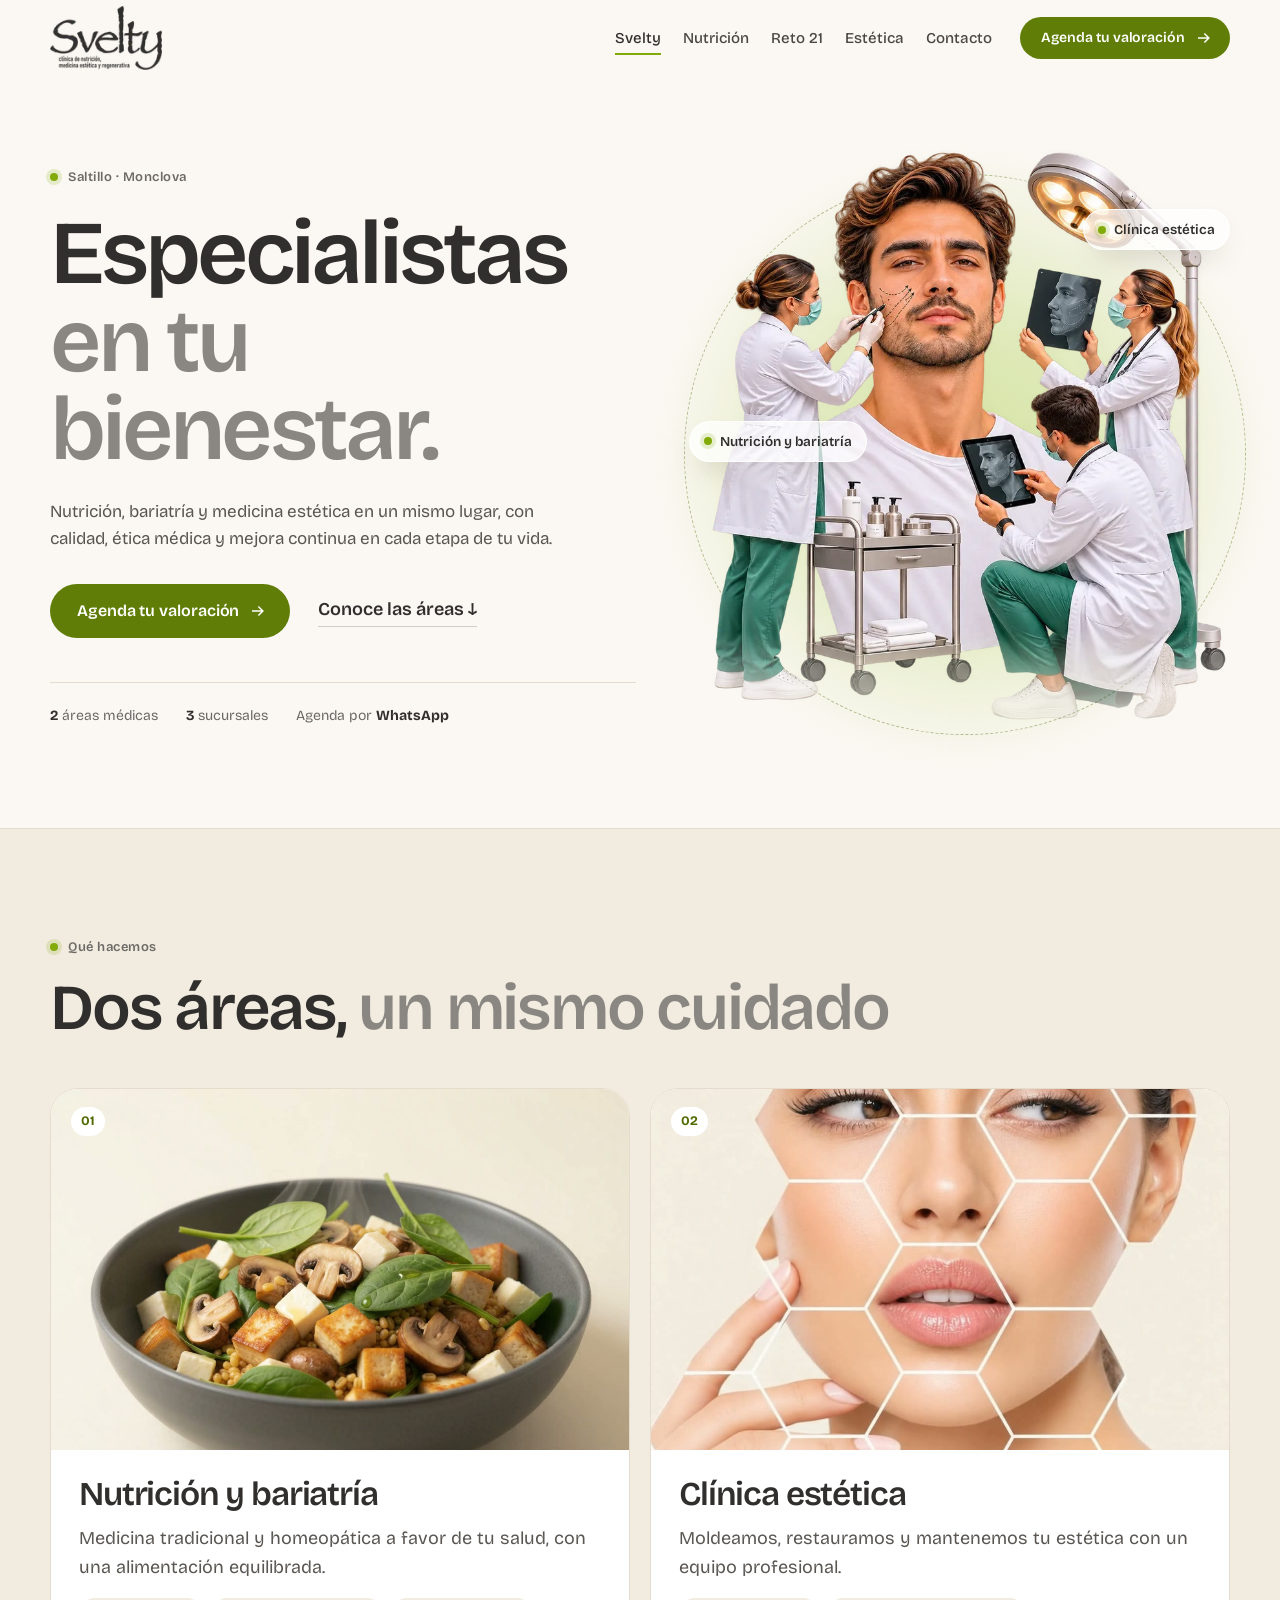
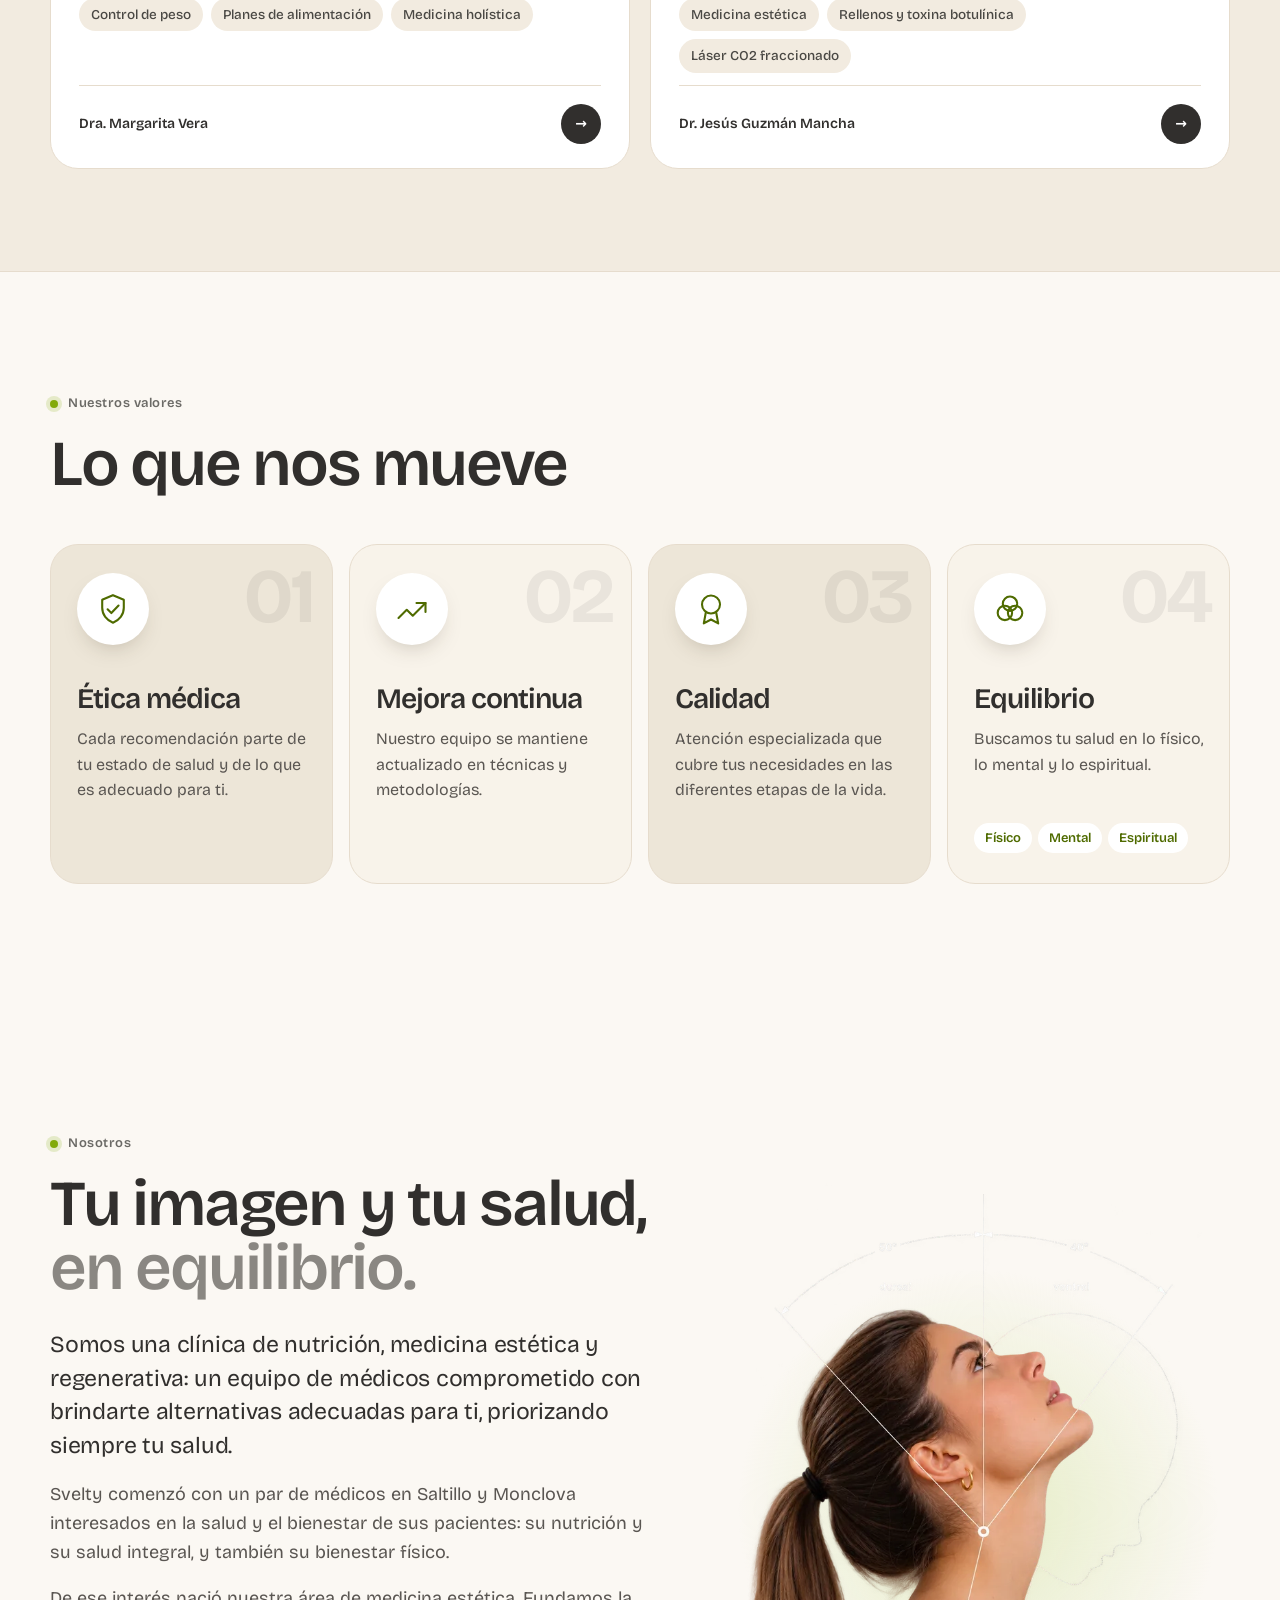
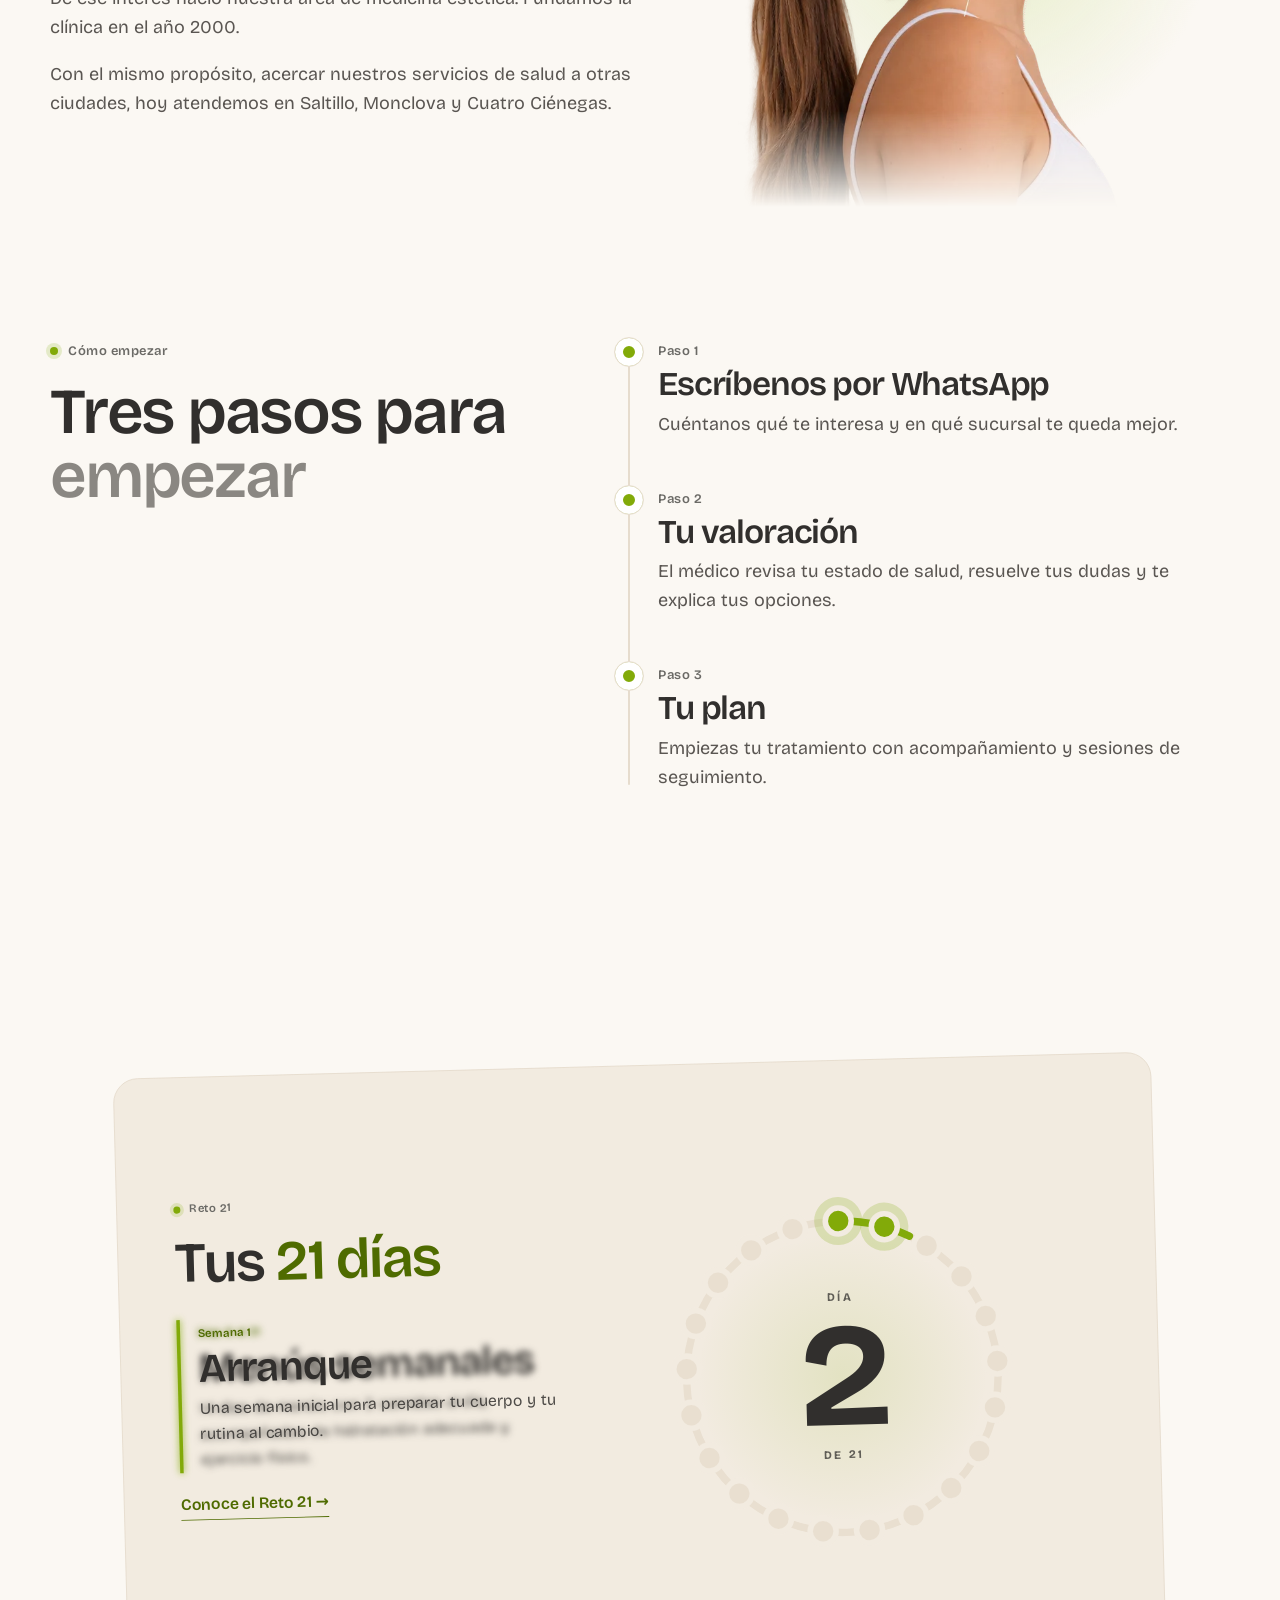
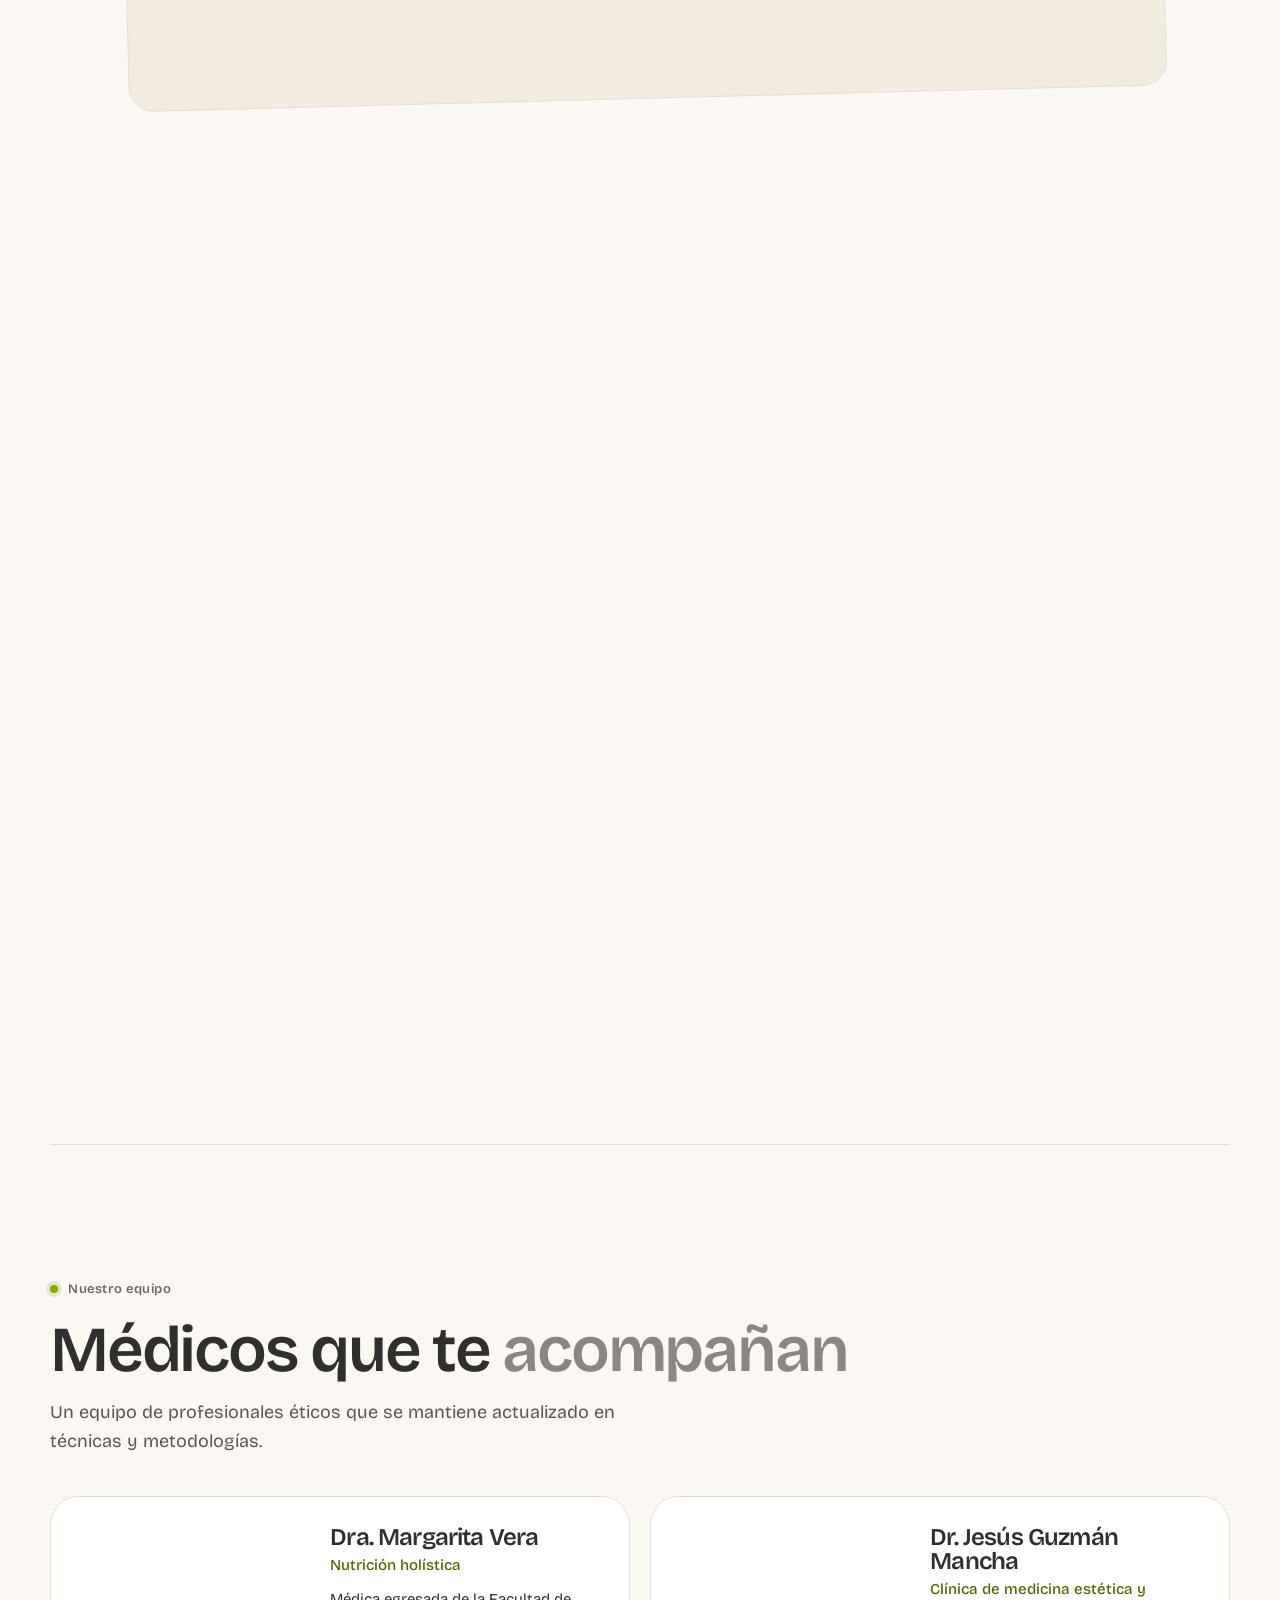
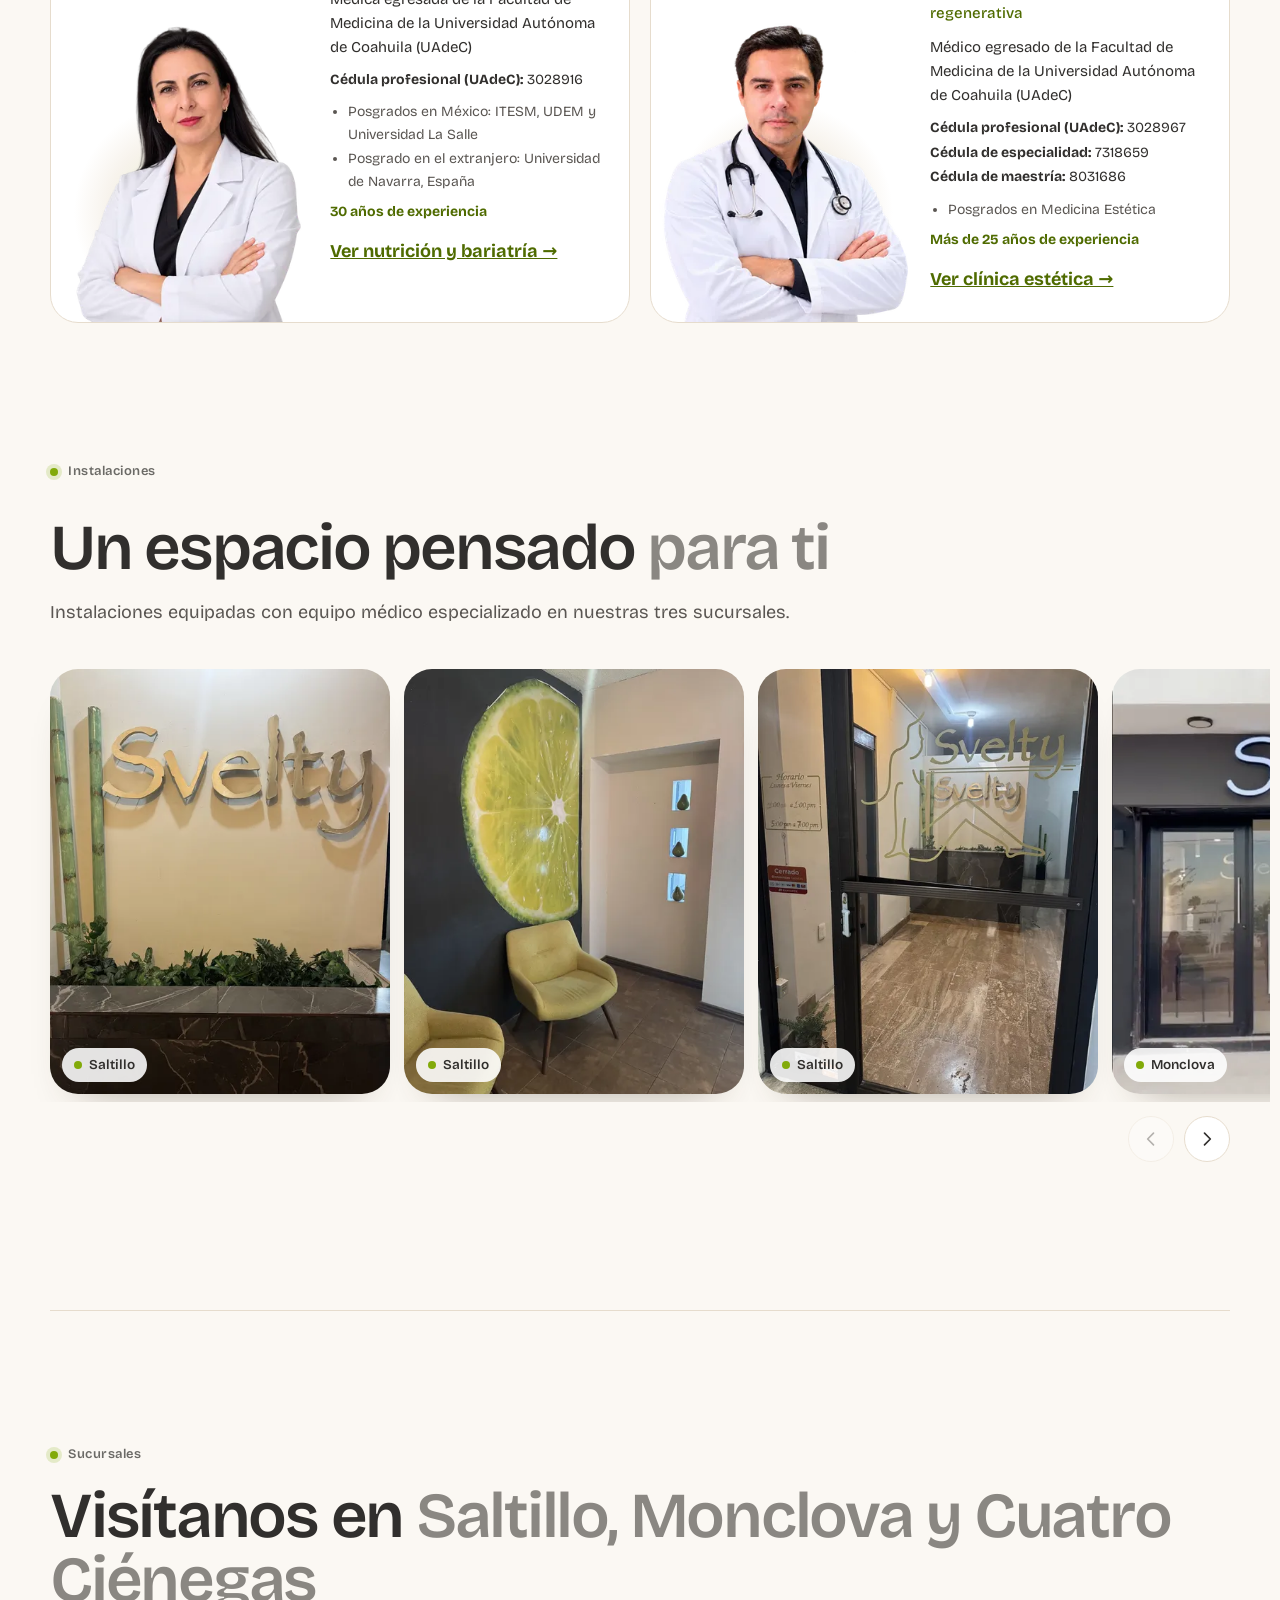
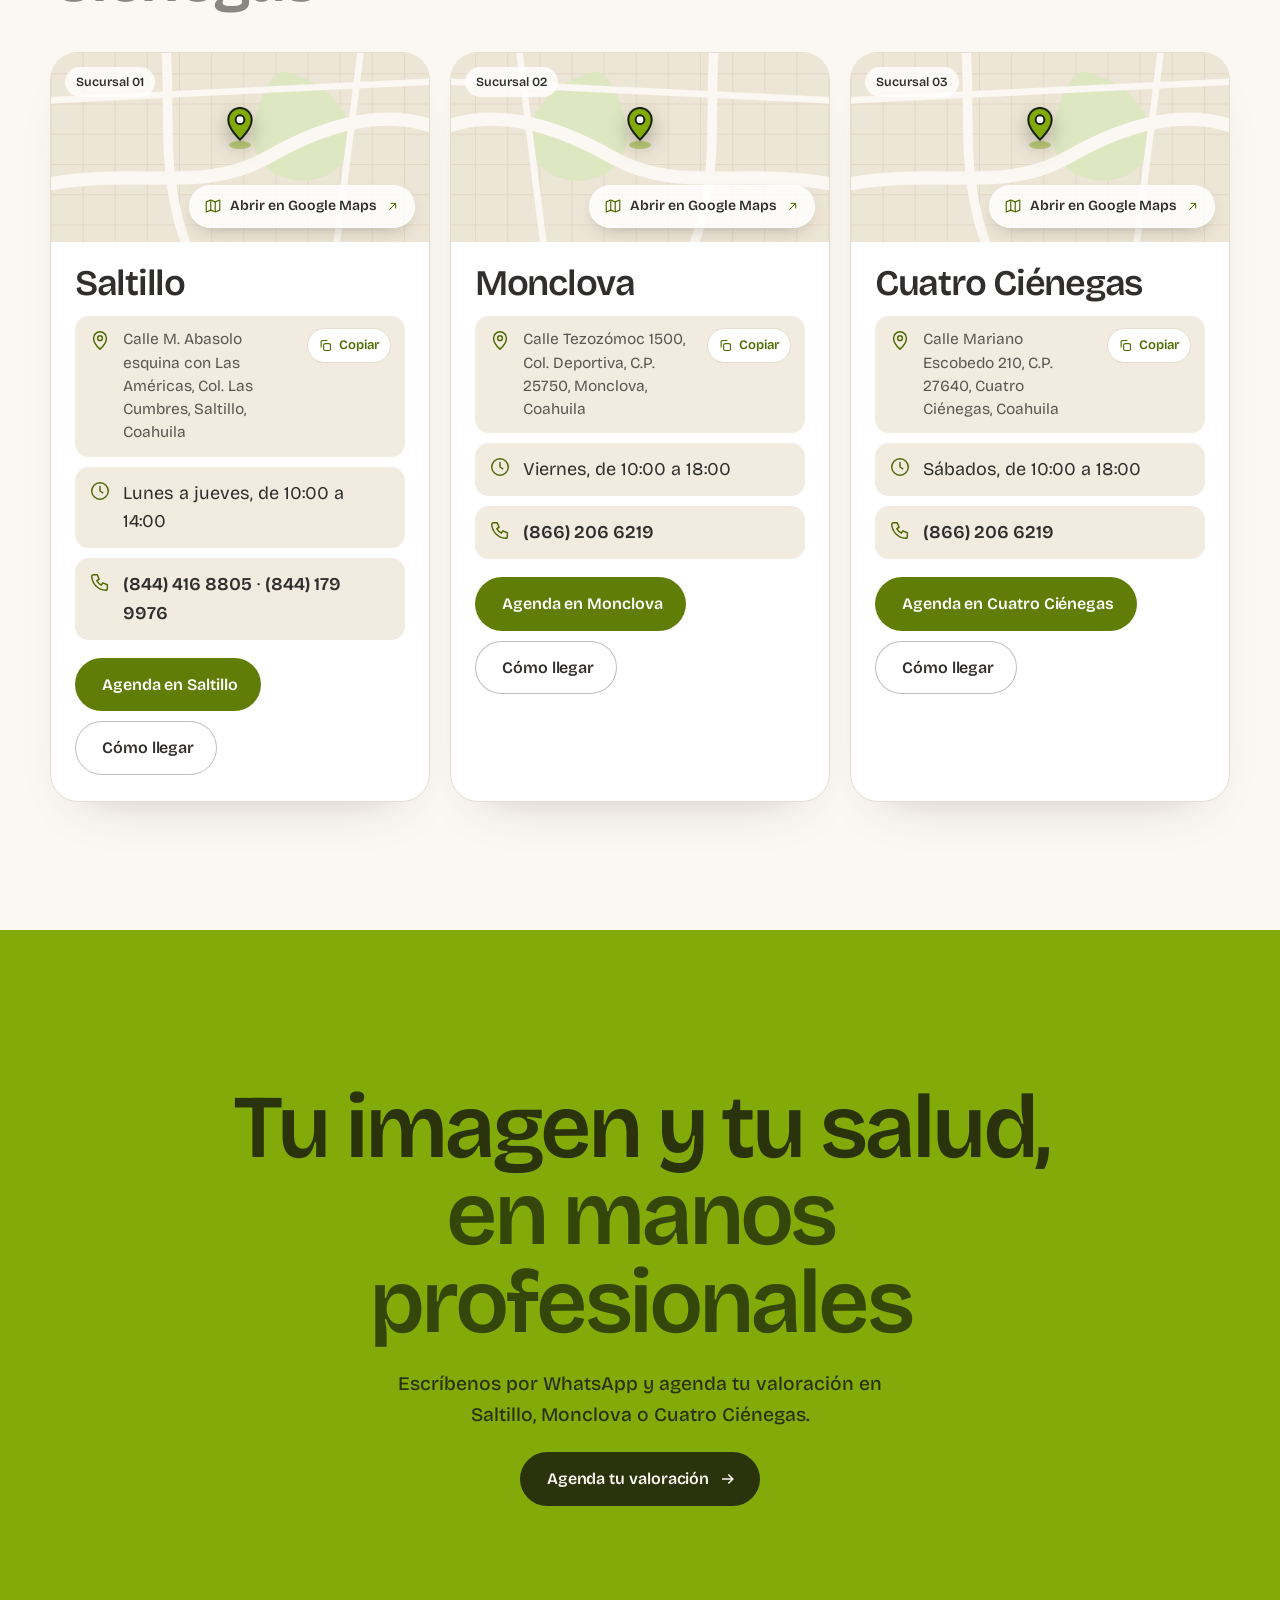
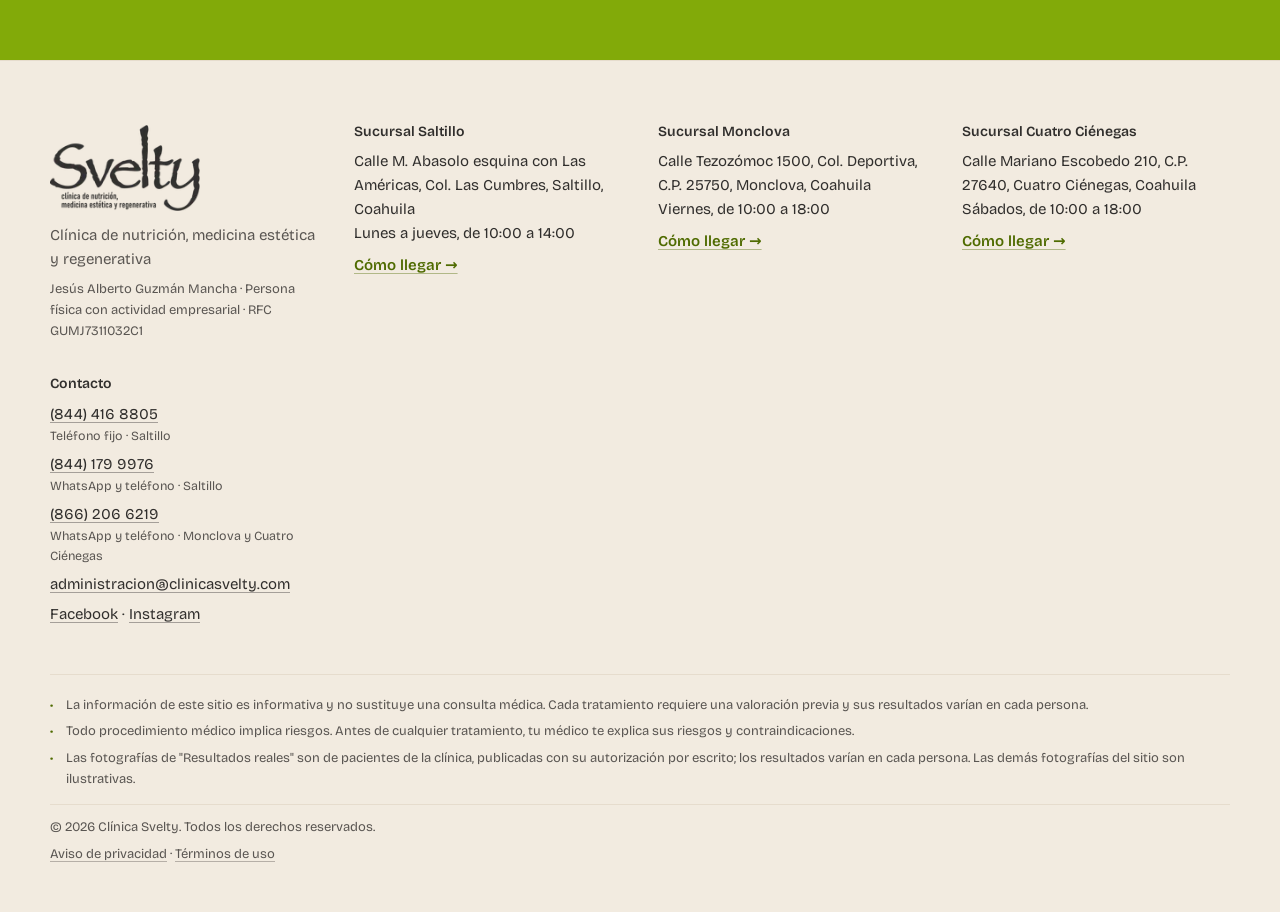
==== commit 1a292c3e: "Carrusel de instalaciones y mapas que abren Google Maps Co-Authored-By: Claude Opus 5.5 <noreply@ant" ====
--- a/index.html
+++ b/index.html
@@ -1,2 +1,2 @@
-<!DOCTYPE html><html lang="es-MX" data-astro-cid-hkbrpulz><head><meta charset="utf-8"><meta name="viewport" content="width=device-width, initial-scale=1, viewport-fit=cover"><title>Clínica Svelty | Nutrición, bariatría y medicina estética en Saltillo, Monclova y Cuatro Ciénegas</title><meta name="description" content="Clínica de nutrición, medicina estética y regenerativa en Saltillo, Monclova y Cuatro Ciénegas: nutrición y bariatría con la Dra. Margarita Vera, medicina estética con el Dr. Jesús Guzmán, Reto 21 y nuestro equipo médico."><link rel="canonical" href="https://clinicasvelty.com/"><meta name="theme-color" content="#FFFFFF"><link rel="icon" href="/favicon.png" type="image/png"><meta property="og:type" content="website"><meta property="og:locale" content="es_MX"><meta property="og:site_name" content="Clínica Svelty"><meta property="og:title" content="Clínica Svelty | Nutrición, bariatría y medicina estética en Saltillo, Monclova y Cuatro Ciénegas"><meta property="og:description" content="Clínica de nutrición, medicina estética y regenerativa en Saltillo, Monclova y Cuatro Ciénegas: nutrición y bariatría con la Dra. Margarita Vera, medicina estética con el Dr. Jesús Guzmán, Reto 21 y nuestro equipo médico."><meta property="og:url" content="https://clinicasvelty.com/"><meta property="og:image" content="https://clinicasvelty.com/og-svelty.jpg"><meta property="og:image:secure_url" content="https://clinicasvelty.com/og-svelty.jpg"><meta property="og:image:type" content="image/jpeg"><meta property="og:image:width" content="1200"><meta property="og:image:height" content="630"><meta property="og:image:alt" content="Clínica Svelty: nutrición, bariatría y medicina estética en Saltillo, Monclova y Cuatro Ciénegas"><meta name="twitter:card" content="summary_large_image"><meta name="twitter:image" content="https://clinicasvelty.com/og-svelty.jpg"><script type="application/ld+json">[{"@context":"https://schema.org","@type":"MedicalClinic","name":"Clínica Svelty","url":"https://clinicasvelty.com/","telephone":"+528441799976","email":"administracion@clinicasvelty.com","sameAs":["https://www.facebook.com/Svelty-350867764945192","https://www.instagram.com/clinicasvelty/"],"department":[{"@type":"MedicalClinic","name":"Clínica Svelty Saltillo","address":{"@type":"PostalAddress","streetAddress":"Calle M. Abasolo esquina con Las Américas, Col. Las Cumbres, Saltillo, Coahuila","addressLocality":"Saltillo","addressRegion":"Coahuila","addressCountry":"MX"},"hasMap":"https://maps.app.goo.gl/13cggZ9k2c9Fe6LT8","telephone":"+528441799976"},{"@type":"MedicalClinic","name":"Clínica Svelty Monclova","address":{"@type":"PostalAddress","streetAddress":"Calle Tezozómoc 1500, Col. Deportiva, C.P. 25750, Monclova, Coahuila","addressLocality":"Monclova","addressRegion":"Coahuila","addressCountry":"MX"},"hasMap":"https://maps.app.goo.gl/36n8ebuC1mjUKLqo8","telephone":"+528662066219","geo":{"@type":"GeoCoordinates","latitude":26.903991,"longitude":-101.446039}},{"@type":"MedicalClinic","name":"Clínica Svelty Cuatro Ciénegas","address":{"@type":"PostalAddress","streetAddress":"Calle Mariano Escobedo 210, C.P. 27640, Cuatro Ciénegas, Coahuila","addressLocality":"Cuatro Ciénegas","addressRegion":"Coahuila","addressCountry":"MX"},"hasMap":"https://www.google.com/maps/search/?api=1&query=Calle%20Mariano%20Escobedo%20210%2C%2027640%20Cuatro%20Ci%C3%A9negas%2C%20Coahuila","telephone":"+528662066219"}]},{"@context":"https://schema.org","@type":"Physician","name":"Dra. Margarita Vera","description":"Médica egresada de la Facultad de Medicina de la Universidad Autónoma de Coahuila (UAdeC). Nutrición y bariatría.","identifier":[{"@type":"PropertyValue","name":"Cédula profesional (UAdeC)","value":"3028916"}],"worksFor":{"@type":"MedicalClinic","name":"Clínica Svelty"},"areaServed":["Saltillo","Monclova","Cuatro Ciénegas"]},{"@context":"https://schema.org","@type":"Physician","name":"Dr. Jesús Guzmán Mancha","description":"Médico egresado de la Facultad de Medicina de la Universidad Autónoma de Coahuila (UAdeC). Clínica estética.","identifier":[{"@type":"PropertyValue","name":"Cédula profesional (UAdeC)","value":"3028967"},{"@type":"PropertyValue","name":"Cédula de especialidad","value":"7318659"},{"@type":"PropertyValue","name":"Cédula de maestría","value":"8031686"}],"worksFor":{"@type":"MedicalClinic","name":"Clínica Svelty"},"areaServed":["Saltillo","Monclova","Cuatro Ciénegas"]}]</script><link rel="stylesheet" href="/recursos/Base.DeBKU0O6.css"><link rel="stylesheet" href="/recursos/index.DSguPDz7.css"><style>.cierre[data-astro-cid-qreezy6w]{background:var(--verde);color:var(--olivo-2);text-align:center;padding:clamp(90px,12vw,160px) 0;position:relative;overflow:hidden}.cierre-in[data-astro-cid-qreezy6w]{justify-items:center;gap:22px;display:grid;position:relative}.cierre[data-astro-cid-qreezy6w] h2[data-astro-cid-qreezy6w]{letter-spacing:-.045em;max-width:14ch;font-size:clamp(42px,7vw,96px);line-height:.98}.cierre[data-astro-cid-qreezy6w] h2[data-astro-cid-qreezy6w] .it{color:#16200ab8}.cierre[data-astro-cid-qreezy6w] p[data-astro-cid-qreezy6w]{max-width:40ch;font-size:clamp(18px,1.5vw,21px);font-weight:500}.cierre-lema[data-astro-cid-qreezy6w]{margin-top:10px;font-size:clamp(20px,2vw,26px)}.cierre[data-astro-cid-qreezy6w] .btn-oscuro{background:var(--olivo-2);color:var(--crema)}.cierre[data-astro-cid-qreezy6w] .c-a1{opacity:.5;width:180px;position:absolute;bottom:-30px;left:-40px;rotate:20deg}.cierre[data-astro-cid-qreezy6w] .c-a2{opacity:.6;width:110px;position:absolute;top:30px;right:6vw}
-</style><link rel="stylesheet" href="/recursos/Sucursales.BYMgI-Xj.css"><link rel="stylesheet" href="/recursos/reto21.CYEgl1DV.css"></head><body data-astro-cid-hkbrpulz><a class="saltar" href="#contenido" data-astro-cid-hkbrpulz>Saltar al contenido</a><header class="enc" data-encabezado data-astro-cid-ocp5e6q2><div class="enc-in contenedor" data-astro-cid-ocp5e6q2><a class="enc-logo" href="/" aria-label="Clínica Svelty, inicio" data-astro-cid-ocp5e6q2><img src="/recursos/logo-svelty-gris.DXuzaX31_mACIC.webp" alt="Svelty, clínica de nutrición, medicina estética y regenerativa" loading="eager" data-astro-cid-ocp5e6q2="true" decoding="async" width="132" height="76"></a><nav class="enc-nav" aria-label="Principal" id="menu" data-astro-cid-ocp5e6q2><ul data-astro-cid-ocp5e6q2><li data-astro-cid-ocp5e6q2><a href="/" aria-current="page" data-astro-cid-ocp5e6q2>Svelty</a></li><li data-astro-cid-ocp5e6q2><a href="/nutricion/" data-astro-cid-ocp5e6q2>Nutrición</a></li><li data-astro-cid-ocp5e6q2><a href="/reto-21/" data-astro-cid-ocp5e6q2>Reto 21</a></li><li data-astro-cid-ocp5e6q2><a href="/estetica/" data-astro-cid-ocp5e6q2>Estética</a></li><li data-astro-cid-ocp5e6q2><a href="/contacto/" data-astro-cid-ocp5e6q2>Contacto</a></li></ul><a class="btn btn-principal enc-cta" href="https://wa.me/528441799976?text=Hola%2C%20vengo%20del%20sitio%20web%20y%20me%20interesa%20*una%20valoraci%C3%B3n*." data-agenda="una valoración" target="_blank" rel="noopener">Agenda tu valoración<svg width="18" height="18" viewBox="0 0 24 24" aria-hidden="true"><path fill="currentColor" d="M13.2 5.3 19.9 12l-6.7 6.7-1.4-1.4 4.3-4.3H4v-2h12.1l-4.3-4.3z"></path></svg></a></nav><button class="enc-menu" aria-expanded="false" aria-controls="menu" data-menu data-astro-cid-ocp5e6q2><span class="sr-only" data-astro-cid-ocp5e6q2>Abrir menú</span><span data-astro-cid-ocp5e6q2></span><span data-astro-cid-ocp5e6q2></span></button></div></header><main id="contenido" data-astro-cid-hkbrpulz><section class="pi" data-astro-cid-gqdzm3wz><div class="contenedor pi-in" data-astro-cid-gqdzm3wz><div class="pi-txt" data-astro-cid-gqdzm3wz><p class="etiqueta" data-aparece="ya" data-astro-cid-gqdzm3wz>Saltillo · Monclova</p><h1 data-palabras="ya" data-astro-cid-gqdzm3wz>Especialistas <span class="it" data-astro-cid-gqdzm3wz>en tu bienestar.</span></h1><p class="pi-p" data-aparece="ya" data-astro-cid-gqdzm3wz>Nutrición, bariatría y medicina estética en un mismo lugar, con calidad, ética médica y mejora continua en cada etapa de tu vida.</p><div class="pi-cta" data-aparece="ya" data-astro-cid-gqdzm3wz><a class="btn btn-principal " href="https://wa.me/528441799976?text=Hola%2C%20vengo%20del%20sitio%20web%20y%20me%20interesa%20*una%20valoraci%C3%B3n*." data-agenda="una valoración" target="_blank" rel="noopener">Agenda tu valoración<svg width="18" height="18" viewBox="0 0 24 24" aria-hidden="true"><path fill="currentColor" d="M13.2 5.3 19.9 12l-6.7 6.7-1.4-1.4 4.3-4.3H4v-2h12.1l-4.3-4.3z"></path></svg></a><a class="pi-link" href="#areas" data-astro-cid-gqdzm3wz>Conoce las áreas <span aria-hidden="true" data-astro-cid-gqdzm3wz>↓</span></a></div><ul class="pi-datos" data-aparece="ya" data-astro-cid-gqdzm3wz><li data-astro-cid-gqdzm3wz><b data-astro-cid-gqdzm3wz>2</b> áreas médicas</li><li data-astro-cid-gqdzm3wz><b data-astro-cid-gqdzm3wz>3</b> sucursales</li><li data-astro-cid-gqdzm3wz>Agenda por <b data-astro-cid-gqdzm3wz>WhatsApp</b></li></ul></div><div class="pi-foto" data-astro-cid-gqdzm3wz><div class="pi-escena" data-astro-cid-gqdzm3wz><span class="pi-luz" aria-hidden="true" data-astro-cid-gqdzm3wz></span><span class="pi-aro" aria-hidden="true" data-astro-cid-gqdzm3wz></span><img src="/recursos/portada-inicio-sin-fondo.5AHMaojY_Z2g2bDO.webp" srcset="/recursos/portada-inicio-sin-fondo.5AHMaojY_Zu39cB.webp 520w, /recursos/portada-inicio-sin-fondo.5AHMaojY_Z2f0S20.webp 820w, /recursos/portada-inicio-sin-fondo.5AHMaojY_ZCrou9.webp 1190w" alt="Ilustración de un equipo médico planeando un tratamiento facial" sizes="(max-width: 860px) 92vw, 600px" loading="eager" fetchpriority="high" data-astro-cid-gqdzm3wz="true" decoding="async" width="1191" height="1321" class="pi-img"><span class="pi-chip pi-chip-1" aria-hidden="true" data-astro-cid-gqdzm3wz><i data-astro-cid-gqdzm3wz></i>Nutrición y bariatría</span><span class="pi-chip pi-chip-2" aria-hidden="true" data-astro-cid-gqdzm3wz><i data-astro-cid-gqdzm3wz></i>Clínica estética</span></div></div></div></section><section class="ai" id="areas" data-astro-cid-hwo752hv><div class="contenedor" data-astro-cid-hwo752hv><p class="etiqueta">Qué hacemos</p><h2 class="titulo-seccion " data-palabras>Dos áreas, <span class="it">un mismo cuidado</span></h2><div class="ai-g" data-astro-cid-hwo752hv><a class="ai-area" href="/nutricion/" data-aparece data-astro-cid-hwo752hv><div class="ai-foto" data-astro-cid-hwo752hv><video class="ai-video" src="/video/header-nutricion.mp4" poster="/video/header-nutricion-poster.jpg" autoplay muted loop playsinline preload="metadata" aria-hidden="true" data-ai-video data-astro-cid-hwo752hv></video><span class="ai-num" data-astro-cid-hwo752hv>01</span></div><div class="ai-txt" data-astro-cid-hwo752hv><h3 data-astro-cid-hwo752hv>Nutrición y bariatría</h3><p data-astro-cid-hwo752hv>Medicina tradicional y homeopática a favor de tu salud, con una alimentación equilibrada.</p><ul data-astro-cid-hwo752hv><li data-astro-cid-hwo752hv>Control de peso</li><li data-astro-cid-hwo752hv>Planes de alimentación</li><li data-astro-cid-hwo752hv>Medicina holística</li></ul><span class="ai-pie" data-astro-cid-hwo752hv><span data-astro-cid-hwo752hv>Dra. Margarita Vera</span><span class="ai-flecha" aria-hidden="true" data-astro-cid-hwo752hv>→</span></span></div></a><a class="ai-area" href="/estetica/" data-aparece data-astro-cid-hwo752hv><div class="ai-foto" data-astro-cid-hwo752hv><video class="ai-video" src="/video/header-estetica.mp4" poster="/video/header-estetica-poster.jpg" autoplay muted loop playsinline preload="metadata" aria-hidden="true" data-ai-video data-astro-cid-hwo752hv></video><span class="ai-num" data-astro-cid-hwo752hv>02</span></div><div class="ai-txt" data-astro-cid-hwo752hv><h3 data-astro-cid-hwo752hv>Clínica estética</h3><p data-astro-cid-hwo752hv>Moldeamos, restauramos y mantenemos tu estética con un equipo profesional.</p><ul data-astro-cid-hwo752hv><li data-astro-cid-hwo752hv>Medicina estética</li><li data-astro-cid-hwo752hv>Rellenos y toxina botulínica</li><li data-astro-cid-hwo752hv>Láser CO2 fraccionado</li></ul><span class="ai-pie" data-astro-cid-hwo752hv><span data-astro-cid-hwo752hv>Dr. Jesús Guzmán Mancha</span><span class="ai-flecha" aria-hidden="true" data-astro-cid-hwo752hv>→</span></span></div></a></div></div></section><script type="module">window.matchMedia(`(prefers-reduced-motion: reduce)`).matches&&document.querySelectorAll(`[data-ai-video]`).forEach(e=>{e.removeAttribute(`autoplay`),e.pause()});</script><section class="vl" data-astro-cid-2ttnchrc><div class="contenedor" data-astro-cid-2ttnchrc><div class="vl-cab" data-astro-cid-2ttnchrc><p class="etiqueta" data-astro-cid-2ttnchrc>Nuestros valores</p><h2 class="titulo-seccion" data-palabras data-astro-cid-2ttnchrc>Lo que nos mueve</h2></div><ol class="vl-g" data-valores data-astro-cid-2ttnchrc><li class="vl-card vl-0" style="--i:0" data-astro-cid-2ttnchrc><span class="vl-num" aria-hidden="true" data-astro-cid-2ttnchrc>01</span><span class="vl-ico" aria-hidden="true" data-astro-cid-2ttnchrc><svg viewBox="0 0 24 24" data-astro-cid-2ttnchrc><path pathLength="100" d="M12 2.8l7.2 3v5.4c0 4.6-3 8.4-7.2 10-4.2-1.6-7.2-5.4-7.2-10V5.8z" data-astro-cid-2ttnchrc></path><path pathLength="100" d="M8.4 12.2l2.5 2.5 4.8-5" data-astro-cid-2ttnchrc></path></svg></span><h3 data-astro-cid-2ttnchrc>Ética médica</h3><p data-astro-cid-2ttnchrc>Cada recomendación parte de tu estado de salud y de lo que es adecuado para ti.</p></li><li class="vl-card vl-1" style="--i:1" data-astro-cid-2ttnchrc><span class="vl-num" aria-hidden="true" data-astro-cid-2ttnchrc>02</span><span class="vl-ico" aria-hidden="true" data-astro-cid-2ttnchrc><svg viewBox="0 0 24 24" data-astro-cid-2ttnchrc><path pathLength="100" d="M3 18l5.5-5.5 4 4L21 8" data-astro-cid-2ttnchrc></path><path pathLength="100" d="M15 8h6v6" data-astro-cid-2ttnchrc></path></svg></span><h3 data-astro-cid-2ttnchrc>Mejora continua</h3><p data-astro-cid-2ttnchrc>Nuestro equipo se mantiene actualizado en técnicas y metodologías.</p></li><li class="vl-card vl-2" style="--i:2" data-astro-cid-2ttnchrc><span class="vl-num" aria-hidden="true" data-astro-cid-2ttnchrc>03</span><span class="vl-ico" aria-hidden="true" data-astro-cid-2ttnchrc><svg viewBox="0 0 24 24" data-astro-cid-2ttnchrc><circle pathLength="100" cx="12" cy="9" r="6" data-astro-cid-2ttnchrc></circle><path pathLength="100" d="M8.6 14l-1.4 7.6L12 19l4.8 2.6-1.4-7.6" data-astro-cid-2ttnchrc></path></svg></span><h3 data-astro-cid-2ttnchrc>Calidad</h3><p data-astro-cid-2ttnchrc>Atención especializada que cubre tus necesidades en las diferentes etapas de la vida.</p></li><li class="vl-card vl-3" style="--i:3" data-astro-cid-2ttnchrc><span class="vl-num" aria-hidden="true" data-astro-cid-2ttnchrc>04</span><span class="vl-ico" aria-hidden="true" data-astro-cid-2ttnchrc><svg viewBox="0 0 24 24" data-astro-cid-2ttnchrc><circle pathLength="100" cx="12" cy="8.5" r="4.8" data-astro-cid-2ttnchrc></circle><circle pathLength="100" cx="8.6" cy="14.6" r="4.8" data-astro-cid-2ttnchrc></circle><circle pathLength="100" cx="15.4" cy="14.6" r="4.8" data-astro-cid-2ttnchrc></circle></svg></span><h3 data-astro-cid-2ttnchrc>Equilibrio</h3><p data-astro-cid-2ttnchrc>Buscamos tu salud en lo físico, lo mental y lo espiritual.</p><ul class="vl-puntos" data-astro-cid-2ttnchrc><li data-astro-cid-2ttnchrc>Físico</li><li data-astro-cid-2ttnchrc>Mental</li><li data-astro-cid-2ttnchrc>Espiritual</li></ul></li></ol></div></section><script type="module">var e=document.querySelector(`[data-valores]`),t=window.matchMedia(`(prefers-reduced-motion: reduce)`).matches;if(e&&!t&&`IntersectionObserver`in window){e.classList.add(`listo`);let t=new IntersectionObserver(([n])=>{n.isIntersecting&&(e.classList.add(`visto`),t.disconnect())},{threshold:.25});t.observe(e),setTimeout(()=>e.classList.add(`visto`),6e3)}</script><section class="contenedor seccion somos" id="nosotros" data-astro-cid-lcdefpme><div class="somos-col" data-astro-cid-lcdefpme><div class="somos-cab" data-astro-cid-lcdefpme><p class="etiqueta">Nosotros</p><h2 class="titulo-seccion " data-palabras>Tu imagen y tu salud, <span class="it">en equilibrio.</span></h2></div><div class="somos-txt" data-astro-cid-lcdefpme><p class="somos-p somos-lead" data-aparece data-astro-cid-lcdefpme>Somos una clínica de nutrición, medicina estética y regenerativa: un equipo de médicos comprometido con brindarte alternativas adecuadas para ti, priorizando siempre tu salud.</p><p class="somos-p" data-aparece data-astro-cid-lcdefpme>Svelty comenzó con un par de médicos en Saltillo y Monclova interesados en la salud y el bienestar de sus pacientes: su nutrición y su salud integral, y también su bienestar físico.</p><p class="somos-p" data-aparece data-astro-cid-lcdefpme>De ese interés nació nuestra área de medicina estética. Fundamos la clínica en el año 2000.</p><p class="somos-p" data-aparece data-astro-cid-lcdefpme>Con el mismo propósito, acercar nuestros servicios de salud a otras ciudades, hoy atendemos en Saltillo, Monclova y Cuatro Ciénegas.</p></div></div><div class="somos-foto" aria-hidden="true" data-astro-cid-lcdefpme><span class="somos-luz" data-astro-cid-lcdefpme></span><img src="/recursos/nosotros-perfil.D0bBqEUN_1vTj8q.webp" srcset="/recursos/nosotros-perfil.D0bBqEUN_E4bE8.webp 420w, /recursos/nosotros-perfil.D0bBqEUN_8IpwM.webp 700w, /recursos/nosotros-perfil.D0bBqEUN_1P9shh.webp 1000w" alt sizes="(max-width: 860px) 80vw, 480px" data-astro-cid-lcdefpme="true" loading="lazy" decoding="async" width="1087" height="1447"></div></section><section class="contenedor seccion proceso" data-astro-cid-lcdefpme><div class="pr-cab" data-astro-cid-lcdefpme><p class="etiqueta">Cómo empezar</p><h2 class="titulo-seccion " data-palabras>Tres pasos para <span class="it">empezar</span></h2></div><ol class="linea" data-linea data-astro-cid-ihkqewuk><span class="linea-riel" aria-hidden="true" data-astro-cid-ihkqewuk><i data-linea-avance data-astro-cid-ihkqewuk></i></span><li class="paso" data-aparece data-astro-cid-ihkqewuk><span class="paso-punto" aria-hidden="true" data-astro-cid-ihkqewuk></span><span class="paso-et" data-astro-cid-ihkqewuk>Paso 1</span><h3 data-astro-cid-ihkqewuk>Escríbenos por WhatsApp</h3><p data-astro-cid-ihkqewuk>Cuéntanos qué te interesa y en qué sucursal te queda mejor.</p></li><li class="paso" data-aparece data-astro-cid-ihkqewuk><span class="paso-punto" aria-hidden="true" data-astro-cid-ihkqewuk></span><span class="paso-et" data-astro-cid-ihkqewuk>Paso 2</span><h3 data-astro-cid-ihkqewuk>Tu valoración</h3><p data-astro-cid-ihkqewuk>El médico revisa tu estado de salud, resuelve tus dudas y te explica tus opciones.</p></li><li class="paso" data-aparece data-astro-cid-ihkqewuk><span class="paso-punto" aria-hidden="true" data-astro-cid-ihkqewuk></span><span class="paso-et" data-astro-cid-ihkqewuk>Paso 3</span><h3 data-astro-cid-ihkqewuk>Tu plan</h3><p data-astro-cid-ihkqewuk>Empiezas tu tratamiento con acompañamiento y sesiones de seguimiento.</p></li></ol></section><section class="dias" data-dias data-astro-cid-ncxyrcqy><div class="contenedor" data-astro-cid-ncxyrcqy><div class="dias-escena" data-astro-cid-ncxyrcqy><div class="dias-txt" data-astro-cid-ncxyrcqy><p class="etiqueta">Reto 21</p><h2 class="titulo-seccion " data-palabras>Tus <span class="it">21 días</span></h2><ol class="dias-etapas" data-astro-cid-ncxyrcqy><li class="dias-etapa" data-etapa="1-7" data-astro-cid-ncxyrcqy><span class="dias-et" data-astro-cid-ncxyrcqy>Semana 1</span><h3 data-astro-cid-ncxyrcqy>Arranque</h3><p data-astro-cid-ncxyrcqy>Una semana inicial para preparar tu cuerpo y tu rutina al cambio.</p></li><li class="dias-etapa" data-etapa="8-21" data-astro-cid-ncxyrcqy><span class="dias-et" data-astro-cid-ncxyrcqy>Días 8 al 21</span><h3 data-astro-cid-ncxyrcqy>Menús semanales</h3><p data-astro-cid-ncxyrcqy>14 días de menús con 3 comidas al día, acompañados de hidratación adecuada y ejercicio físico.</p></li></ol><a class="dias-ir" href="/reto-21/" data-astro-cid-ncxyrcqy>Conoce el Reto 21 <span aria-hidden="true" data-astro-cid-ncxyrcqy>→</span></a><div class="dias-cta" data-astro-cid-ncxyrcqy><a class="btn btn-principal " href="https://wa.me/528441799976?text=Hola%2C%20vengo%20del%20sitio%20web%20y%20me%20interesa%20*el%20Reto%2021*." data-agenda="el Reto 21" target="_blank" rel="noopener">Agenda tu valoración<svg width="18" height="18" viewBox="0 0 24 24" aria-hidden="true"><path fill="currentColor" d="M13.2 5.3 19.9 12l-6.7 6.7-1.4-1.4 4.3-4.3H4v-2h12.1l-4.3-4.3z"></path></svg></a></div></div><div class="dias-aro" aria-hidden="true" data-astro-cid-ncxyrcqy><span class="aro-luz" data-dias-luz data-astro-cid-ncxyrcqy></span><svg viewBox="0 0 280 280" data-astro-cid-ncxyrcqy><circle class="aro-riel" cx="140" cy="140" r="84" data-astro-cid-ncxyrcqy></circle><circle class="aro-avance" cx="140" cy="140" r="84" pathLength="1" transform="rotate(-90 140 140)" data-dias-arco data-astro-cid-ncxyrcqy></circle><g class="aro-punto" data-dia data-astro-cid-ncxyrcqy><circle class="aro-halo" cx="140" cy="56" r="13" data-astro-cid-ncxyrcqy></circle><circle class="aro-bolita" cx="140" cy="56" r="7" data-astro-cid-ncxyrcqy></circle></g><g class="aro-punto" data-dia data-astro-cid-ncxyrcqy><circle class="aro-halo" cx="164.76" cy="59.73" r="13" data-astro-cid-ncxyrcqy></circle><circle class="aro-bolita" cx="164.76" cy="59.73" r="7" data-astro-cid-ncxyrcqy></circle></g><g class="aro-punto" data-dia data-astro-cid-ncxyrcqy><circle class="aro-halo" cx="187.32" cy="70.6" r="13" data-astro-cid-ncxyrcqy></circle><circle class="aro-bolita" cx="187.32" cy="70.6" r="7" data-astro-cid-ncxyrcqy></circle></g><g class="aro-punto" data-dia data-astro-cid-ncxyrcqy><circle class="aro-halo" cx="205.67" cy="87.63" r="13" data-astro-cid-ncxyrcqy></circle><circle class="aro-bolita" cx="205.67" cy="87.63" r="7" data-astro-cid-ncxyrcqy></circle></g><g class="aro-punto" data-dia data-astro-cid-ncxyrcqy><circle class="aro-halo" cx="218.19" cy="109.31" r="13" data-astro-cid-ncxyrcqy></circle><circle class="aro-bolita" cx="218.19" cy="109.31" r="7" data-astro-cid-ncxyrcqy></circle></g><g class="aro-punto" data-dia data-astro-cid-ncxyrcqy><circle class="aro-halo" cx="223.77" cy="133.72" r="13" data-astro-cid-ncxyrcqy></circle><circle class="aro-bolita" cx="223.77" cy="133.72" r="7" data-astro-cid-ncxyrcqy></circle></g><g class="aro-punto" data-dia data-astro-cid-ncxyrcqy><circle class="aro-halo" cx="221.89" cy="158.69" r="13" data-astro-cid-ncxyrcqy></circle><circle class="aro-bolita" cx="221.89" cy="158.69" r="7" data-astro-cid-ncxyrcqy></circle></g><g class="aro-punto" data-dia data-astro-cid-ncxyrcqy><circle class="aro-halo" cx="212.75" cy="182" r="13" data-astro-cid-ncxyrcqy></circle><circle class="aro-bolita" cx="212.75" cy="182" r="7" data-astro-cid-ncxyrcqy></circle></g><g class="aro-punto" data-dia data-astro-cid-ncxyrcqy><circle class="aro-halo" cx="197.13" cy="201.58" r="13" data-astro-cid-ncxyrcqy></circle><circle class="aro-bolita" cx="197.13" cy="201.58" r="7" data-astro-cid-ncxyrcqy></circle></g><g class="aro-punto" data-dia data-astro-cid-ncxyrcqy><circle class="aro-halo" cx="176.45" cy="215.68" r="13" data-astro-cid-ncxyrcqy></circle><circle class="aro-bolita" cx="176.45" cy="215.68" r="7" data-astro-cid-ncxyrcqy></circle></g><g class="aro-punto" data-dia data-astro-cid-ncxyrcqy><circle class="aro-halo" cx="152.52" cy="223.06" r="13" data-astro-cid-ncxyrcqy></circle><circle class="aro-bolita" cx="152.52" cy="223.06" r="7" data-astro-cid-ncxyrcqy></circle></g><g class="aro-punto" data-dia data-astro-cid-ncxyrcqy><circle class="aro-halo" cx="127.48" cy="223.06" r="13" data-astro-cid-ncxyrcqy></circle><circle class="aro-bolita" cx="127.48" cy="223.06" r="7" data-astro-cid-ncxyrcqy></circle></g><g class="aro-punto" data-dia data-astro-cid-ncxyrcqy><circle class="aro-halo" cx="103.55" cy="215.68" r="13" data-astro-cid-ncxyrcqy></circle><circle class="aro-bolita" cx="103.55" cy="215.68" r="7" data-astro-cid-ncxyrcqy></circle></g><g class="aro-punto" data-dia data-astro-cid-ncxyrcqy><circle class="aro-halo" cx="82.87" cy="201.58" r="13" data-astro-cid-ncxyrcqy></circle><circle class="aro-bolita" cx="82.87" cy="201.58" r="7" data-astro-cid-ncxyrcqy></circle></g><g class="aro-punto" data-dia data-astro-cid-ncxyrcqy><circle class="aro-halo" cx="67.25" cy="182" r="13" data-astro-cid-ncxyrcqy></circle><circle class="aro-bolita" cx="67.25" cy="182" r="7" data-astro-cid-ncxyrcqy></circle></g><g class="aro-punto" data-dia data-astro-cid-ncxyrcqy><circle class="aro-halo" cx="58.11" cy="158.69" r="13" data-astro-cid-ncxyrcqy></circle><circle class="aro-bolita" cx="58.11" cy="158.69" r="7" data-astro-cid-ncxyrcqy></circle></g><g class="aro-punto" data-dia data-astro-cid-ncxyrcqy><circle class="aro-halo" cx="56.23" cy="133.72" r="13" data-astro-cid-ncxyrcqy></circle><circle class="aro-bolita" cx="56.23" cy="133.72" r="7" data-astro-cid-ncxyrcqy></circle></g><g class="aro-punto" data-dia data-astro-cid-ncxyrcqy><circle class="aro-halo" cx="61.81" cy="109.31" r="13" data-astro-cid-ncxyrcqy></circle><circle class="aro-bolita" cx="61.81" cy="109.31" r="7" data-astro-cid-ncxyrcqy></circle></g><g class="aro-punto" data-dia data-astro-cid-ncxyrcqy><circle class="aro-halo" cx="74.33" cy="87.63" r="13" data-astro-cid-ncxyrcqy></circle><circle class="aro-bolita" cx="74.33" cy="87.63" r="7" data-astro-cid-ncxyrcqy></circle></g><g class="aro-punto" data-dia data-astro-cid-ncxyrcqy><circle class="aro-halo" cx="92.68" cy="70.6" r="13" data-astro-cid-ncxyrcqy></circle><circle class="aro-bolita" cx="92.68" cy="70.6" r="7" data-astro-cid-ncxyrcqy></circle></g><g class="aro-punto" data-dia data-astro-cid-ncxyrcqy><circle class="aro-halo" cx="115.24" cy="59.73" r="13" data-astro-cid-ncxyrcqy></circle><circle class="aro-bolita" cx="115.24" cy="59.73" r="7" data-astro-cid-ncxyrcqy></circle></g></svg><span class="aro-brillo" data-astro-cid-ncxyrcqy></span><span class="aro-plato" data-plato="9" style="left:87.11%;top:28.57%" data-astro-cid-ncxyrcqy><img src="/recursos/platillo-01.BLQZSv2Y_G06Yb.webp" srcset="/recursos/platillo-01.BLQZSv2Y_1Twdrv.webp 120w, /recursos/platillo-01.BLQZSv2Y_ZRyVB8.webp 200w" alt sizes="(max-width: 860px) 18vw, 120px" data-astro-cid-ncxyrcqy="true" loading="lazy" decoding="async" width="1254" height="1254"></span><span class="aro-plato" data-plato="11" style="left:87.11%;top:71.43%" data-astro-cid-ncxyrcqy><img src="/recursos/platillo-02.atqz0F-w_ZHGfDE.webp" srcset="/recursos/platillo-02.atqz0F-w_AMUbr.webp 120w, /recursos/platillo-02.atqz0F-w_ZvOx9W.webp 200w" alt sizes="(max-width: 860px) 18vw, 120px" data-astro-cid-ncxyrcqy="true" loading="lazy" decoding="async" width="1331" height="1181"></span><span class="aro-plato" data-plato="13" style="left:50.00%;top:92.86%" data-astro-cid-ncxyrcqy><img src="/recursos/platillo-03.9MktBM3r_Z2gzKNJ.webp" srcset="/recursos/platillo-03.9MktBM3r_bV8lY.webp 120w, /recursos/platillo-03.9MktBM3r_1DjcNC.webp 200w" alt sizes="(max-width: 860px) 18vw, 120px" data-astro-cid-ncxyrcqy="true" loading="lazy" decoding="async" width="1295" height="1214"></span><span class="aro-plato" data-plato="15" style="left:12.89%;top:71.43%" data-astro-cid-ncxyrcqy><img src="/recursos/platillo-04.CjyIMGdN_Z73ed7.webp" srcset="/recursos/platillo-04.CjyIMGdN_Z1mRWms.webp 120w, /recursos/platillo-04.CjyIMGdN_4u75b.webp 200w" alt sizes="(max-width: 860px) 18vw, 120px" data-astro-cid-ncxyrcqy="true" loading="lazy" decoding="async" width="1295" height="1215"></span><span class="aro-plato" data-plato="17" style="left:12.89%;top:28.57%" data-astro-cid-ncxyrcqy><img src="/recursos/platillo-05.Cg2Bh3Mp_HRNiL.webp" srcset="/recursos/platillo-05.Cg2Bh3Mp_rOzlR.webp 120w, /recursos/platillo-05.Cg2Bh3Mp_1TcDNv.webp 200w" alt sizes="(max-width: 860px) 18vw, 120px" data-astro-cid-ncxyrcqy="true" loading="lazy" decoding="async" width="1295" height="1215"></span><span class="aro-plato" data-plato="19" style="left:50.00%;top:7.14%" data-astro-cid-ncxyrcqy><img src="/recursos/platillo-06.TNUV8rIR_15UWnY.webp" srcset="/recursos/platillo-06.TNUV8rIR_1kiK41.webp 120w, /recursos/platillo-06.TNUV8rIR_1U0Pef.webp 200w" alt sizes="(max-width: 860px) 18vw, 120px" data-astro-cid-ncxyrcqy="true" loading="lazy" decoding="async" width="1223" height="1286"></span><p class="aro-num" data-astro-cid-ncxyrcqy><span class="aro-dia" data-astro-cid-ncxyrcqy>Día</span><b data-dias-num data-astro-cid-ncxyrcqy>21</b><span class="aro-fijo" data-astro-cid-ncxyrcqy>días</span><span class="aro-de" data-astro-cid-ncxyrcqy>de 21</span></p></div></div></div></section><section class="contenedor seccion equipo" data-astro-cid-lcdefpme><p class="etiqueta">Nuestro equipo</p><h2 class="titulo-seccion " data-palabras>Médicos que te <span class="it">acompañan</span></h2><p class="eq-p" data-aparece data-astro-cid-lcdefpme>Un equipo de profesionales éticos que se mantiene actualizado en técnicas y metodologías.</p><div class="eq-g" data-astro-cid-lcdefpme><article class="doc" data-aparece data-astro-cid-lcdefpme><div class="doc-foto" data-astro-cid-lcdefpme><img src="/recursos/dra-magis.CSCjmXH-_1DIUmx.webp" srcset="/recursos/dra-magis.CSCjmXH-_2pmGpp.webp 320w, /recursos/dra-magis.CSCjmXH-_Z1sz7fA.webp 520w" alt="Dra. Margarita Vera" sizes="(max-width: 560px) 80vw, 300px" data-astro-cid-lcdefpme="true" loading="lazy" decoding="async" width="1145" height="1374"></div><div data-astro-cid-lcdefpme><h3 data-astro-cid-lcdefpme>Dra. Margarita Vera</h3><p class="doc-area it" data-astro-cid-lcdefpme>Nutrición holística</p><p class="doc-tit" data-astro-cid-lcdefpme>Médica egresada de la Facultad de Medicina de la Universidad Autónoma de Coahuila (UAdeC)</p><ul class="doc-ced" data-astro-cid-lcdefpme><li data-astro-cid-lcdefpme><b data-astro-cid-lcdefpme>Cédula profesional (UAdeC):</b> 3028916</li></ul><ul class="doc-form" data-astro-cid-lcdefpme><li data-astro-cid-lcdefpme>Posgrados en México: ITESM, UDEM y Universidad La Salle</li><li data-astro-cid-lcdefpme>Posgrado en el extranjero: Universidad de Navarra, España</li></ul><p class="doc-exp" data-astro-cid-lcdefpme>30 años de experiencia</p><a class="doc-ir" href="/nutricion/" data-astro-cid-lcdefpme>Ver nutrición y bariatría →</a></div></article><article class="doc" data-aparece data-astro-cid-lcdefpme><div class="doc-foto" data-astro-cid-lcdefpme><img src="/recursos/dr-chuy.Cq8gAzxc_ZtCQmx.webp" srcset="/recursos/dr-chuy.Cq8gAzxc_1ODQBD.webp 320w, /recursos/dr-chuy.Cq8gAzxc_FUqQ8.webp 520w" alt="Dr. Jesús Guzmán Mancha" sizes="(max-width: 560px) 80vw, 300px" data-astro-cid-lcdefpme="true" loading="lazy" decoding="async" width="1145" height="1374"></div><div data-astro-cid-lcdefpme><h3 data-astro-cid-lcdefpme>Dr. Jesús Guzmán Mancha</h3><p class="doc-area it" data-astro-cid-lcdefpme>Clínica de medicina estética y regenerativa</p><p class="doc-tit" data-astro-cid-lcdefpme>Médico egresado de la Facultad de Medicina de la Universidad Autónoma de Coahuila (UAdeC)</p><ul class="doc-ced" data-astro-cid-lcdefpme><li data-astro-cid-lcdefpme><b data-astro-cid-lcdefpme>Cédula profesional (UAdeC):</b> 3028967</li><li data-astro-cid-lcdefpme><b data-astro-cid-lcdefpme>Cédula de especialidad:</b> 7318659</li><li data-astro-cid-lcdefpme><b data-astro-cid-lcdefpme>Cédula de maestría:</b> 8031686</li></ul><ul class="doc-form" data-astro-cid-lcdefpme><li data-astro-cid-lcdefpme>Posgrados en Medicina Estética</li></ul><p class="doc-exp" data-astro-cid-lcdefpme>Más de 25 años de experiencia</p><a class="doc-ir" href="/estetica/" data-astro-cid-lcdefpme>Ver clínica estética →</a></div></article></div></section><section class="contenedor seccion instalaciones" data-astro-cid-lcdefpme><p class="etiqueta">Instalaciones</p><h2 class="titulo-seccion " data-palabras>Un espacio pensado <span class="it">para ti</span></h2><p data-aparece data-astro-cid-lcdefpme>Instalaciones equipadas con equipo médico especializado en nuestras tres sucursales.</p><div class="inst-g" data-astro-cid-lcdefpme><div class="inst-suc" data-aparece data-astro-cid-lcdefpme><h3 class="inst-t" data-astro-cid-lcdefpme>Saltillo</h3><div class="inst-fotos n3" data-astro-cid-lcdefpme><img src="/recursos/saltillo-letrero.CBLU-i32_11ShaT.webp" srcset="/recursos/saltillo-letrero.CBLU-i32_1ExeUl.webp 360w, /recursos/saltillo-letrero.CBLU-i32_23lq5z.webp 640w, /recursos/saltillo-letrero.CBLU-i32_ZFy3XH.webp 960w" alt="Letrero de Svelty en la recepción de la sucursal Saltillo" sizes="(max-width: 700px) 90vw, 30vw" data-astro-cid-lcdefpme="true" loading="lazy" decoding="async" width="1200" height="1600" class="inst"><img src="/recursos/saltillo-sala.BUtC3eG3_Z1cEIrl.webp" srcset="/recursos/saltillo-sala.BUtC3eG3_1L6e9p.webp 360w, /recursos/saltillo-sala.BUtC3eG3_1TpcnF.webp 640w, /recursos/saltillo-sala.BUtC3eG3_Z2j5t3v.webp 960w" alt="Sala de espera de la sucursal Saltillo" sizes="(max-width: 700px) 90vw, 30vw" data-astro-cid-lcdefpme="true" loading="lazy" decoding="async" width="1200" height="1600" class="inst"><img src="/recursos/saltillo-entrada.DQeNkUdE_Z1nB6eX.webp" srcset="/recursos/saltillo-entrada.DQeNkUdE_Z1GkOxL.webp 360w, /recursos/saltillo-entrada.DQeNkUdE_Z1iwDnx.webp 640w, /recursos/saltillo-entrada.DQeNkUdE_12K0m7.webp 960w" alt="Entrada de la sucursal Saltillo" sizes="(max-width: 700px) 90vw, 30vw" data-astro-cid-lcdefpme="true" loading="lazy" decoding="async" width="1200" height="1600" class="inst"></div></div><div class="inst-suc" data-aparece data-astro-cid-lcdefpme><h3 class="inst-t" data-astro-cid-lcdefpme>Monclova</h3><div class="inst-fotos n2" data-astro-cid-lcdefpme><img src="/recursos/monclova-fachada.BC_4x-nM_1NBWfr.webp" srcset="/recursos/monclova-fachada.BC_4x-nM_Z148i3E.webp 360w, /recursos/monclova-fachada.BC_4x-nM_Z9rwIk.webp 640w, /recursos/monclova-fachada.BC_4x-nM_1NBWfr.webp 767w" alt="Fachada de la sucursal Monclova" sizes="(max-width: 700px) 90vw, 30vw" data-astro-cid-lcdefpme="true" loading="lazy" decoding="async" width="767" height="1072" class="inst"><img src="/recursos/monclova-recepcion.BimvmgLL_2nHdnH.webp" srcset="/recursos/monclova-recepcion.BimvmgLL_Z1J2aVb.webp 360w, /recursos/monclova-recepcion.BimvmgLL_2lgq8p.webp 640w, /recursos/monclova-recepcion.BimvmgLL_2nHdnH.webp 771w" alt="Recepción de la sucursal Monclova" sizes="(max-width: 700px) 90vw, 30vw" data-astro-cid-lcdefpme="true" loading="lazy" decoding="async" width="771" height="1265" class="inst"></div></div><div class="inst-suc" data-aparece data-astro-cid-lcdefpme><h3 class="inst-t" data-astro-cid-lcdefpme>Cuatro Ciénegas</h3><div class="inst-fotos n1" data-astro-cid-lcdefpme><img src="/recursos/cuatro-cienegas-fachada.DlhgKgYH_1C3R0j.webp" srcset="/recursos/cuatro-cienegas-fachada.DlhgKgYH_ZduXtf.webp 360w, /recursos/cuatro-cienegas-fachada.DlhgKgYH_AuXJr.webp 640w, /recursos/cuatro-cienegas-fachada.DlhgKgYH_ZEHvNP.webp 960w" alt="Fachada de la sucursal Cuatro Ciénegas" sizes="(max-width: 700px) 90vw, 30vw" data-astro-cid-lcdefpme="true" loading="lazy" decoding="async" width="1121" height="990" class="inst"></div></div></div></section><section class="contenedor testimonios" data-astro-cid-lcdefpme></section><section class="contenedor seccion sucursales" data-astro-cid-myrnl77p><p class="etiqueta">Sucursales</p><h2 class="titulo-seccion " data-palabras>Visítanos en <span class="it">Saltillo, Monclova y Cuatro Ciénegas</span></h2><div class="suc-g" data-astro-cid-myrnl77p><article class="suc" data-aparece data-astro-cid-myrnl77p><div class="suc-mapa" data-mapa="https://www.google.com/maps?q=Calle%20M.%20Abasolo%20esquina%20con%20Las%20Am%C3%A9ricas%2C%20Col.%20Las%20Cumbres%2C%20Saltillo%2C%20Coahuila&amp;output=embed" data-nombre="Saltillo" data-astro-cid-myrnl77p><svg class="suc-plano" viewBox="0 0 400 220" preserveAspectRatio="xMidYMid slice" aria-hidden="true" style data-astro-cid-myrnl77p><rect width="400" height="220" fill="#EDE5D6" data-astro-cid-myrnl77p></rect><g stroke="#E2D8C6" stroke-width="1" data-astro-cid-myrnl77p><line x1="0" y1="0" x2="0" y2="220" data-astro-cid-myrnl77p></line><line x1="34" y1="0" x2="34" y2="220" data-astro-cid-myrnl77p></line><line x1="68" y1="0" x2="68" y2="220" data-astro-cid-myrnl77p></line><line x1="102" y1="0" x2="102" y2="220" data-astro-cid-myrnl77p></line><line x1="136" y1="0" x2="136" y2="220" data-astro-cid-myrnl77p></line><line x1="170" y1="0" x2="170" y2="220" data-astro-cid-myrnl77p></line><line x1="204" y1="0" x2="204" y2="220" data-astro-cid-myrnl77p></line><line x1="238" y1="0" x2="238" y2="220" data-astro-cid-myrnl77p></line><line x1="272" y1="0" x2="272" y2="220" data-astro-cid-myrnl77p></line><line x1="306" y1="0" x2="306" y2="220" data-astro-cid-myrnl77p></line><line x1="340" y1="0" x2="340" y2="220" data-astro-cid-myrnl77p></line><line x1="374" y1="0" x2="374" y2="220" data-astro-cid-myrnl77p></line><line x1="408" y1="0" x2="408" y2="220" data-astro-cid-myrnl77p></line><line x1="0" y1="0" x2="400" y2="0" data-astro-cid-myrnl77p></line><line x1="0" y1="32" x2="400" y2="32" data-astro-cid-myrnl77p></line><line x1="0" y1="64" x2="400" y2="64" data-astro-cid-myrnl77p></line><line x1="0" y1="96" x2="400" y2="96" data-astro-cid-myrnl77p></line><line x1="0" y1="128" x2="400" y2="128" data-astro-cid-myrnl77p></line><line x1="0" y1="160" x2="400" y2="160" data-astro-cid-myrnl77p></line><line x1="0" y1="192" x2="400" y2="192" data-astro-cid-myrnl77p></line><line x1="0" y1="224" x2="400" y2="224" data-astro-cid-myrnl77p></line></g><path d="M250 30c40 10 70 40 66 78-4 30-40 44-70 34-26-9-38-34-30-62 5-20 16-54 34-50z" fill="#DDE7C2" data-astro-cid-myrnl77p></path><g fill="none" stroke="#FBF8F3" stroke-linecap="round" data-astro-cid-myrnl77p><path d="M-10 150 C 90 130, 160 160, 230 120 S 360 70, 410 90" stroke-width="14" data-astro-cid-myrnl77p></path><path d="M120 -10 C 130 60, 110 140, 150 230" stroke-width="10" data-astro-cid-myrnl77p></path><path d="M0 60 L 410 40" stroke-width="7" data-astro-cid-myrnl77p></path><path d="M300 230 L 330 -10" stroke-width="7" data-astro-cid-myrnl77p></path></g></svg><span class="suc-pin" aria-hidden="true" data-astro-cid-myrnl77p><span class="suc-pulso" data-astro-cid-myrnl77p></span><svg viewBox="0 0 24 24" data-astro-cid-myrnl77p><path d="M12 22s7-6.3 7-12a7 7 0 1 0-14 0c0 5.7 7 12 7 12z" data-astro-cid-myrnl77p></path><circle cx="12" cy="10" r="2.6" data-astro-cid-myrnl77p></circle></svg></span><span class="suc-num" data-astro-cid-myrnl77p>Sucursal 01</span><button class="suc-ver" type="button" data-ver-mapa data-astro-cid-myrnl77p><svg viewBox="0 0 24 24" aria-hidden="true" data-astro-cid-myrnl77p><path d="M9 4 3 6.5v13.5l6-2.5 6 2.5 6-2.5V4l-6 2.5z" data-astro-cid-myrnl77p></path><path d="M9 4v13.5M15 6.5V20" data-astro-cid-myrnl77p></path></svg>Ver mapa interactivo</button></div><div class="suc-info" data-astro-cid-myrnl77p><h3 data-astro-cid-myrnl77p>Saltillo</h3><ul class="suc-datos" data-astro-cid-myrnl77p><li data-astro-cid-myrnl77p><svg class="suc-ico" viewBox="0 0 24 24" aria-hidden="true" data-astro-cid-myrnl77p><path d="M12 22s7-6.3 7-12a7 7 0 1 0-14 0c0 5.7 7 12 7 12z" data-astro-cid-myrnl77p></path><circle cx="12" cy="10" r="2.6" data-astro-cid-myrnl77p></circle></svg><span class="suc-dir" data-astro-cid-myrnl77p>Calle M. Abasolo esquina con Las Américas, Col. Las Cumbres, Saltillo, Coahuila</span><button class="suc-copiar" type="button" data-copiar="Calle M. Abasolo esquina con Las Américas, Col. Las Cumbres, Saltillo, Coahuila" aria-label="Copiar la dirección de Saltillo" data-astro-cid-myrnl77p><svg viewBox="0 0 24 24" aria-hidden="true" data-astro-cid-myrnl77p><rect x="9" y="9" width="11" height="11" rx="2.5" data-astro-cid-myrnl77p></rect><path d="M5 15V6a2 2 0 0 1 2-2h8" data-astro-cid-myrnl77p></path></svg><span data-copiar-txt data-astro-cid-myrnl77p>Copiar</span></button></li><li data-astro-cid-myrnl77p><svg class="suc-ico" viewBox="0 0 24 24" aria-hidden="true" data-astro-cid-myrnl77p><circle cx="12" cy="12" r="9" data-astro-cid-myrnl77p></circle><path d="M12 7v5l3 2" data-astro-cid-myrnl77p></path></svg><span data-astro-cid-myrnl77p>Lunes a jueves, de 10:00 a 14:00</span></li><li data-astro-cid-myrnl77p><svg class="suc-ico" viewBox="0 0 24 24" aria-hidden="true" data-astro-cid-myrnl77p><path d="M5 4h4l2 5-2.5 1.5a11 11 0 0 0 5 5L15 13l5 2v4a2 2 0 0 1-2 2A16 16 0 0 1 3 6a2 2 0 0 1 2-2" data-astro-cid-myrnl77p></path></svg><span data-astro-cid-myrnl77p><a class="suc-tel" href="tel:+528444168805" data-astro-cid-myrnl77p>(844) 416 8805</a> · <a class="suc-tel" href="tel:+528441799976" data-astro-cid-myrnl77p>(844) 179 9976</a></span></li></ul><div class="suc-btns" data-astro-cid-myrnl77p><a class="btn btn-principal" href="https://wa.me/528441799976?text=Hola%2C%20vengo%20del%20sitio%20web%20y%20me%20interesa%20*una%20valoraci%C3%B3n*%20en%20la%20sucursal%20*Saltillo*." target="_blank" rel="noopener" data-wa-directo="una valoración" data-sucursal="Saltillo" data-astro-cid-myrnl77p>Agenda en Saltillo</a><a class="btn btn-secundario" href="https://maps.app.goo.gl/13cggZ9k2c9Fe6LT8" target="_blank" rel="noopener" data-astro-cid-myrnl77p>Cómo llegar</a></div></div></article><article class="suc" data-aparece data-astro-cid-myrnl77p><div class="suc-mapa" data-mapa="https://www.google.com/maps?q=26.903991%2C-101.446039&amp;output=embed" data-nombre="Monclova" data-astro-cid-myrnl77p><svg class="suc-plano" viewBox="0 0 400 220" preserveAspectRatio="xMidYMid slice" aria-hidden="true" style="transform:scaleX(-1)" data-astro-cid-myrnl77p><rect width="400" height="220" fill="#EDE5D6" data-astro-cid-myrnl77p></rect><g stroke="#E2D8C6" stroke-width="1" data-astro-cid-myrnl77p><line x1="0" y1="0" x2="0" y2="220" data-astro-cid-myrnl77p></line><line x1="34" y1="0" x2="34" y2="220" data-astro-cid-myrnl77p></line><line x1="68" y1="0" x2="68" y2="220" data-astro-cid-myrnl77p></line><line x1="102" y1="0" x2="102" y2="220" data-astro-cid-myrnl77p></line><line x1="136" y1="0" x2="136" y2="220" data-astro-cid-myrnl77p></line><line x1="170" y1="0" x2="170" y2="220" data-astro-cid-myrnl77p></line><line x1="204" y1="0" x2="204" y2="220" data-astro-cid-myrnl77p></line><line x1="238" y1="0" x2="238" y2="220" data-astro-cid-myrnl77p></line><line x1="272" y1="0" x2="272" y2="220" data-astro-cid-myrnl77p></line><line x1="306" y1="0" x2="306" y2="220" data-astro-cid-myrnl77p></line><line x1="340" y1="0" x2="340" y2="220" data-astro-cid-myrnl77p></line><line x1="374" y1="0" x2="374" y2="220" data-astro-cid-myrnl77p></line><line x1="408" y1="0" x2="408" y2="220" data-astro-cid-myrnl77p></line><line x1="0" y1="0" x2="400" y2="0" data-astro-cid-myrnl77p></line><line x1="0" y1="32" x2="400" y2="32" data-astro-cid-myrnl77p></line><line x1="0" y1="64" x2="400" y2="64" data-astro-cid-myrnl77p></line><line x1="0" y1="96" x2="400" y2="96" data-astro-cid-myrnl77p></line><line x1="0" y1="128" x2="400" y2="128" data-astro-cid-myrnl77p></line><line x1="0" y1="160" x2="400" y2="160" data-astro-cid-myrnl77p></line><line x1="0" y1="192" x2="400" y2="192" data-astro-cid-myrnl77p></line><line x1="0" y1="224" x2="400" y2="224" data-astro-cid-myrnl77p></line></g><path d="M250 30c40 10 70 40 66 78-4 30-40 44-70 34-26-9-38-34-30-62 5-20 16-54 34-50z" fill="#DDE7C2" data-astro-cid-myrnl77p></path><g fill="none" stroke="#FBF8F3" stroke-linecap="round" data-astro-cid-myrnl77p><path d="M-10 150 C 90 130, 160 160, 230 120 S 360 70, 410 90" stroke-width="14" data-astro-cid-myrnl77p></path><path d="M120 -10 C 130 60, 110 140, 150 230" stroke-width="10" data-astro-cid-myrnl77p></path><path d="M0 60 L 410 40" stroke-width="7" data-astro-cid-myrnl77p></path><path d="M300 230 L 330 -10" stroke-width="7" data-astro-cid-myrnl77p></path></g></svg><span class="suc-pin" aria-hidden="true" data-astro-cid-myrnl77p><span class="suc-pulso" data-astro-cid-myrnl77p></span><svg viewBox="0 0 24 24" data-astro-cid-myrnl77p><path d="M12 22s7-6.3 7-12a7 7 0 1 0-14 0c0 5.7 7 12 7 12z" data-astro-cid-myrnl77p></path><circle cx="12" cy="10" r="2.6" data-astro-cid-myrnl77p></circle></svg></span><span class="suc-num" data-astro-cid-myrnl77p>Sucursal 02</span><button class="suc-ver" type="button" data-ver-mapa data-astro-cid-myrnl77p><svg viewBox="0 0 24 24" aria-hidden="true" data-astro-cid-myrnl77p><path d="M9 4 3 6.5v13.5l6-2.5 6 2.5 6-2.5V4l-6 2.5z" data-astro-cid-myrnl77p></path><path d="M9 4v13.5M15 6.5V20" data-astro-cid-myrnl77p></path></svg>Ver mapa interactivo</button></div><div class="suc-info" data-astro-cid-myrnl77p><h3 data-astro-cid-myrnl77p>Monclova</h3><ul class="suc-datos" data-astro-cid-myrnl77p><li data-astro-cid-myrnl77p><svg class="suc-ico" viewBox="0 0 24 24" aria-hidden="true" data-astro-cid-myrnl77p><path d="M12 22s7-6.3 7-12a7 7 0 1 0-14 0c0 5.7 7 12 7 12z" data-astro-cid-myrnl77p></path><circle cx="12" cy="10" r="2.6" data-astro-cid-myrnl77p></circle></svg><span class="suc-dir" data-astro-cid-myrnl77p>Calle Tezozómoc 1500, Col. Deportiva, C.P. 25750, Monclova, Coahuila</span><button class="suc-copiar" type="button" data-copiar="Calle Tezozómoc 1500, Col. Deportiva, C.P. 25750, Monclova, Coahuila" aria-label="Copiar la dirección de Monclova" data-astro-cid-myrnl77p><svg viewBox="0 0 24 24" aria-hidden="true" data-astro-cid-myrnl77p><rect x="9" y="9" width="11" height="11" rx="2.5" data-astro-cid-myrnl77p></rect><path d="M5 15V6a2 2 0 0 1 2-2h8" data-astro-cid-myrnl77p></path></svg><span data-copiar-txt data-astro-cid-myrnl77p>Copiar</span></button></li><li data-astro-cid-myrnl77p><svg class="suc-ico" viewBox="0 0 24 24" aria-hidden="true" data-astro-cid-myrnl77p><circle cx="12" cy="12" r="9" data-astro-cid-myrnl77p></circle><path d="M12 7v5l3 2" data-astro-cid-myrnl77p></path></svg><span data-astro-cid-myrnl77p>Viernes, de 10:00 a 18:00</span></li><li data-astro-cid-myrnl77p><svg class="suc-ico" viewBox="0 0 24 24" aria-hidden="true" data-astro-cid-myrnl77p><path d="M5 4h4l2 5-2.5 1.5a11 11 0 0 0 5 5L15 13l5 2v4a2 2 0 0 1-2 2A16 16 0 0 1 3 6a2 2 0 0 1 2-2" data-astro-cid-myrnl77p></path></svg><span data-astro-cid-myrnl77p><a class="suc-tel" href="tel:+528662066219" data-astro-cid-myrnl77p>(866) 206 6219</a></span></li></ul><div class="suc-btns" data-astro-cid-myrnl77p><a class="btn btn-principal" href="https://wa.me/528662066219?text=Hola%2C%20vengo%20del%20sitio%20web%20y%20me%20interesa%20*una%20valoraci%C3%B3n*%20en%20la%20sucursal%20*Monclova*." target="_blank" rel="noopener" data-wa-directo="una valoración" data-sucursal="Monclova" data-astro-cid-myrnl77p>Agenda en Monclova</a><a class="btn btn-secundario" href="https://maps.app.goo.gl/36n8ebuC1mjUKLqo8" target="_blank" rel="noopener" data-astro-cid-myrnl77p>Cómo llegar</a></div></div></article><article class="suc" data-aparece data-astro-cid-myrnl77p><div class="suc-mapa" data-mapa="https://www.google.com/maps?q=Calle%20Mariano%20Escobedo%20210%2C%20C.P.%2027640%2C%20Cuatro%20Ci%C3%A9negas%2C%20Coahuila&amp;output=embed" data-nombre="Cuatro Ciénegas" data-astro-cid-myrnl77p><svg class="suc-plano" viewBox="0 0 400 220" preserveAspectRatio="xMidYMid slice" aria-hidden="true" style data-astro-cid-myrnl77p><rect width="400" height="220" fill="#EDE5D6" data-astro-cid-myrnl77p></rect><g stroke="#E2D8C6" stroke-width="1" data-astro-cid-myrnl77p><line x1="0" y1="0" x2="0" y2="220" data-astro-cid-myrnl77p></line><line x1="34" y1="0" x2="34" y2="220" data-astro-cid-myrnl77p></line><line x1="68" y1="0" x2="68" y2="220" data-astro-cid-myrnl77p></line><line x1="102" y1="0" x2="102" y2="220" data-astro-cid-myrnl77p></line><line x1="136" y1="0" x2="136" y2="220" data-astro-cid-myrnl77p></line><line x1="170" y1="0" x2="170" y2="220" data-astro-cid-myrnl77p></line><line x1="204" y1="0" x2="204" y2="220" data-astro-cid-myrnl77p></line><line x1="238" y1="0" x2="238" y2="220" data-astro-cid-myrnl77p></line><line x1="272" y1="0" x2="272" y2="220" data-astro-cid-myrnl77p></line><line x1="306" y1="0" x2="306" y2="220" data-astro-cid-myrnl77p></line><line x1="340" y1="0" x2="340" y2="220" data-astro-cid-myrnl77p></line><line x1="374" y1="0" x2="374" y2="220" data-astro-cid-myrnl77p></line><line x1="408" y1="0" x2="408" y2="220" data-astro-cid-myrnl77p></line><line x1="0" y1="0" x2="400" y2="0" data-astro-cid-myrnl77p></line><line x1="0" y1="32" x2="400" y2="32" data-astro-cid-myrnl77p></line><line x1="0" y1="64" x2="400" y2="64" data-astro-cid-myrnl77p></line><line x1="0" y1="96" x2="400" y2="96" data-astro-cid-myrnl77p></line><line x1="0" y1="128" x2="400" y2="128" data-astro-cid-myrnl77p></line><line x1="0" y1="160" x2="400" y2="160" data-astro-cid-myrnl77p></line><line x1="0" y1="192" x2="400" y2="192" data-astro-cid-myrnl77p></line><line x1="0" y1="224" x2="400" y2="224" data-astro-cid-myrnl77p></line></g><path d="M250 30c40 10 70 40 66 78-4 30-40 44-70 34-26-9-38-34-30-62 5-20 16-54 34-50z" fill="#DDE7C2" data-astro-cid-myrnl77p></path><g fill="none" stroke="#FBF8F3" stroke-linecap="round" data-astro-cid-myrnl77p><path d="M-10 150 C 90 130, 160 160, 230 120 S 360 70, 410 90" stroke-width="14" data-astro-cid-myrnl77p></path><path d="M120 -10 C 130 60, 110 140, 150 230" stroke-width="10" data-astro-cid-myrnl77p></path><path d="M0 60 L 410 40" stroke-width="7" data-astro-cid-myrnl77p></path><path d="M300 230 L 330 -10" stroke-width="7" data-astro-cid-myrnl77p></path></g></svg><span class="suc-pin" aria-hidden="true" data-astro-cid-myrnl77p><span class="suc-pulso" data-astro-cid-myrnl77p></span><svg viewBox="0 0 24 24" data-astro-cid-myrnl77p><path d="M12 22s7-6.3 7-12a7 7 0 1 0-14 0c0 5.7 7 12 7 12z" data-astro-cid-myrnl77p></path><circle cx="12" cy="10" r="2.6" data-astro-cid-myrnl77p></circle></svg></span><span class="suc-num" data-astro-cid-myrnl77p>Sucursal 03</span><button class="suc-ver" type="button" data-ver-mapa data-astro-cid-myrnl77p><svg viewBox="0 0 24 24" aria-hidden="true" data-astro-cid-myrnl77p><path d="M9 4 3 6.5v13.5l6-2.5 6 2.5 6-2.5V4l-6 2.5z" data-astro-cid-myrnl77p></path><path d="M9 4v13.5M15 6.5V20" data-astro-cid-myrnl77p></path></svg>Ver mapa interactivo</button></div><div class="suc-info" data-astro-cid-myrnl77p><h3 data-astro-cid-myrnl77p>Cuatro Ciénegas</h3><ul class="suc-datos" data-astro-cid-myrnl77p><li data-astro-cid-myrnl77p><svg class="suc-ico" viewBox="0 0 24 24" aria-hidden="true" data-astro-cid-myrnl77p><path d="M12 22s7-6.3 7-12a7 7 0 1 0-14 0c0 5.7 7 12 7 12z" data-astro-cid-myrnl77p></path><circle cx="12" cy="10" r="2.6" data-astro-cid-myrnl77p></circle></svg><span class="suc-dir" data-astro-cid-myrnl77p>Calle Mariano Escobedo 210, C.P. 27640, Cuatro Ciénegas, Coahuila</span><button class="suc-copiar" type="button" data-copiar="Calle Mariano Escobedo 210, C.P. 27640, Cuatro Ciénegas, Coahuila" aria-label="Copiar la dirección de Cuatro Ciénegas" data-astro-cid-myrnl77p><svg viewBox="0 0 24 24" aria-hidden="true" data-astro-cid-myrnl77p><rect x="9" y="9" width="11" height="11" rx="2.5" data-astro-cid-myrnl77p></rect><path d="M5 15V6a2 2 0 0 1 2-2h8" data-astro-cid-myrnl77p></path></svg><span data-copiar-txt data-astro-cid-myrnl77p>Copiar</span></button></li><li data-astro-cid-myrnl77p><svg class="suc-ico" viewBox="0 0 24 24" aria-hidden="true" data-astro-cid-myrnl77p><circle cx="12" cy="12" r="9" data-astro-cid-myrnl77p></circle><path d="M12 7v5l3 2" data-astro-cid-myrnl77p></path></svg><span data-astro-cid-myrnl77p>Sábados, de 10:00 a 18:00</span></li><li data-astro-cid-myrnl77p><svg class="suc-ico" viewBox="0 0 24 24" aria-hidden="true" data-astro-cid-myrnl77p><path d="M5 4h4l2 5-2.5 1.5a11 11 0 0 0 5 5L15 13l5 2v4a2 2 0 0 1-2 2A16 16 0 0 1 3 6a2 2 0 0 1 2-2" data-astro-cid-myrnl77p></path></svg><span data-astro-cid-myrnl77p><a class="suc-tel" href="tel:+528662066219" data-astro-cid-myrnl77p>(866) 206 6219</a></span></li></ul><div class="suc-btns" data-astro-cid-myrnl77p><a class="btn btn-principal" href="https://wa.me/528662066219?text=Hola%2C%20vengo%20del%20sitio%20web%20y%20me%20interesa%20*una%20valoraci%C3%B3n*%20en%20la%20sucursal%20*Cuatro%20Ci%C3%A9negas*." target="_blank" rel="noopener" data-wa-directo="una valoración" data-sucursal="Cuatro Ciénegas" data-astro-cid-myrnl77p>Agenda en Cuatro Ciénegas</a><a class="btn btn-secundario" href="https://www.google.com/maps/search/?api=1&amp;query=Calle%20Mariano%20Escobedo%20210%2C%2027640%20Cuatro%20Ci%C3%A9negas%2C%20Coahuila" target="_blank" rel="noopener" data-astro-cid-myrnl77p>Cómo llegar</a></div></div></article></div><p class="suc-nota" data-astro-cid-myrnl77p>El mapa interactivo es de Google Maps y solo se carga si lo abres.</p></section><script type="module">document.querySelectorAll(`[data-mapa]`).forEach(e=>{e.querySelector(`[data-ver-mapa]`)?.addEventListener(`click`,()=>{let t=document.createElement(`iframe`);t.src=e.dataset.mapa,t.title=`Mapa de la sucursal ${e.dataset.nombre}`,t.loading=`lazy`,t.referrerPolicy=`no-referrer-when-downgrade`,e.classList.add(`cargado`),e.append(t)},{once:!0})}),document.querySelectorAll(`[data-copiar]`).forEach(e=>{let t=e.querySelector(`[data-copiar-txt]`);e.addEventListener(`click`,async()=>{try{await navigator.clipboard.writeText(e.dataset.copiar)}catch{return}e.classList.add(`ok`),t&&(t.textContent=`Copiada`),setTimeout(()=>{e.classList.remove(`ok`),t&&(t.textContent=`Copiar`)},1600)})});</script><section class="cierre" data-astro-cid-qreezy6w><svg class="adorno c-a1" viewBox="0 0 100 100" aria-hidden="true" data-parallax="0.4" style><g fill="var(--olivo)"><path d="M50 4C22 20 10 48 18 78c3 10 10 16 18 18 2-26 10-48 26-66-14 20-20 42-20 66 26-6 42-30 40-58C80 22 66 10 50 4Z"></path></g></svg><svg class="adorno c-a2" viewBox="0 0 100 100" aria-hidden="true" data-parallax="0.6" style><g fill="var(--crema)"><ellipse cx="50" cy="26" rx="11" ry="22" transform="rotate(0 50 50)"></ellipse><ellipse cx="50" cy="26" rx="11" ry="22" transform="rotate(60 50 50)"></ellipse><ellipse cx="50" cy="26" rx="11" ry="22" transform="rotate(120 50 50)"></ellipse><ellipse cx="50" cy="26" rx="11" ry="22" transform="rotate(180 50 50)"></ellipse><ellipse cx="50" cy="26" rx="11" ry="22" transform="rotate(240 50 50)"></ellipse><ellipse cx="50" cy="26" rx="11" ry="22" transform="rotate(300 50 50)"></ellipse><circle cx="50" cy="50" r="9" fill="var(--olivo)"></circle></g></svg><div class="contenedor cierre-in" data-astro-cid-qreezy6w><h2 data-palabras data-astro-cid-qreezy6w>Tu imagen y tu salud, <span class="it" data-astro-cid-qreezy6w>en manos profesionales</span></h2><p data-aparece data-astro-cid-qreezy6w>Escríbenos por WhatsApp y agenda tu valoración en Saltillo, Monclova o Cuatro Ciénegas.</p><div data-aparece data-astro-cid-qreezy6w><a class="btn btn-principal btn-oscuro" href="https://wa.me/528441799976?text=Hola%2C%20vengo%20del%20sitio%20web%20y%20me%20interesa%20*una%20valoraci%C3%B3n*." data-agenda="una valoración" target="_blank" rel="noopener">Agenda tu valoración<svg width="18" height="18" viewBox="0 0 24 24" aria-hidden="true"><path fill="currentColor" d="M13.2 5.3 19.9 12l-6.7 6.7-1.4-1.4 4.3-4.3H4v-2h12.1l-4.3-4.3z"></path></svg></a></div></div></section></main><svg class="onda" viewBox="0 0 1440 90" preserveAspectRatio="none" aria-hidden="true" style="background:var(--verde);"><path data-onda fill="var(--sobre-bloque)" d="M0,52 C180,18 360,10 540,34 C720,58 900,86 1080,70 C1260,54 1350,30 1440,40 L1440,90 L0,90 Z"></path></svg><footer class="pie" data-astro-cid-kb2vq6wp><div class="contenedor pie-in" data-astro-cid-kb2vq6wp><div data-astro-cid-kb2vq6wp><img src="/recursos/logo-svelty-gris.DXuzaX31_11blYu.webp" alt="Svelty, clínica de nutrición, medicina estética y regenerativa" data-astro-cid-kb2vq6wp="true" loading="lazy" decoding="async" width="170" height="98"><p class="pie-lema" data-astro-cid-kb2vq6wp>Clínica de nutrición, medicina estética y regenerativa</p><p class="pie-resp" data-astro-cid-kb2vq6wp>Jesús Alberto Guzmán Mancha · Persona física con actividad empresarial · RFC GUMJ7311032C1</p></div><div data-astro-cid-kb2vq6wp><h2 class="pie-t" data-astro-cid-kb2vq6wp>Sucursal Saltillo</h2><p data-astro-cid-kb2vq6wp>Calle M. Abasolo esquina con Las Américas, Col. Las Cumbres, Saltillo, Coahuila</p><p data-astro-cid-kb2vq6wp>Lunes a jueves, de 10:00 a 14:00</p><a class="pie-link" href="https://maps.app.goo.gl/13cggZ9k2c9Fe6LT8" target="_blank" rel="noopener" data-astro-cid-kb2vq6wp>Cómo llegar →</a></div><div data-astro-cid-kb2vq6wp><h2 class="pie-t" data-astro-cid-kb2vq6wp>Sucursal Monclova</h2><p data-astro-cid-kb2vq6wp>Calle Tezozómoc 1500, Col. Deportiva, C.P. 25750, Monclova, Coahuila</p><p data-astro-cid-kb2vq6wp>Viernes, de 10:00 a 18:00</p><a class="pie-link" href="https://maps.app.goo.gl/36n8ebuC1mjUKLqo8" target="_blank" rel="noopener" data-astro-cid-kb2vq6wp>Cómo llegar →</a></div><div data-astro-cid-kb2vq6wp><h2 class="pie-t" data-astro-cid-kb2vq6wp>Sucursal Cuatro Ciénegas</h2><p data-astro-cid-kb2vq6wp>Calle Mariano Escobedo 210, C.P. 27640, Cuatro Ciénegas, Coahuila</p><p data-astro-cid-kb2vq6wp>Sábados, de 10:00 a 18:00</p><a class="pie-link" href="https://www.google.com/maps/search/?api=1&amp;query=Calle%20Mariano%20Escobedo%20210%2C%2027640%20Cuatro%20Ci%C3%A9negas%2C%20Coahuila" target="_blank" rel="noopener" data-astro-cid-kb2vq6wp>Cómo llegar →</a></div><div data-astro-cid-kb2vq6wp><h2 class="pie-t" data-astro-cid-kb2vq6wp>Contacto</h2><ul class="pie-lista" data-astro-cid-kb2vq6wp><li data-astro-cid-kb2vq6wp><a href="tel:+528444168805" data-astro-cid-kb2vq6wp>(844) 416 8805</a><small class="pie-tel-et" data-astro-cid-kb2vq6wp>Teléfono fijo · Saltillo</small></li><li data-astro-cid-kb2vq6wp><a href="tel:+528441799976" data-astro-cid-kb2vq6wp>(844) 179 9976</a><small class="pie-tel-et" data-astro-cid-kb2vq6wp>WhatsApp y teléfono · Saltillo</small></li><li data-astro-cid-kb2vq6wp><a href="tel:+528662066219" data-astro-cid-kb2vq6wp>(866) 206 6219</a><small class="pie-tel-et" data-astro-cid-kb2vq6wp>WhatsApp y teléfono · Monclova y Cuatro Ciénegas</small></li><li data-astro-cid-kb2vq6wp><a href="mailto:administracion@clinicasvelty.com" data-astro-cid-kb2vq6wp>administracion@clinicasvelty.com</a></li><li data-astro-cid-kb2vq6wp><a href="https://www.facebook.com/Svelty-350867764945192" target="_blank" rel="noopener" data-astro-cid-kb2vq6wp>Facebook</a> · <a href="https://www.instagram.com/clinicasvelty/" target="_blank" rel="noopener" data-astro-cid-kb2vq6wp>Instagram</a></li></ul></div></div><div class="contenedor pie-legal" data-astro-cid-kb2vq6wp><!-- Leyendas sanitarias (Reglamento de la LGS en Materia de Publicidad, arts. 7, 9, 64 y 65). --><ul class="pie-avisos" data-astro-cid-kb2vq6wp><li data-astro-cid-kb2vq6wp>La información de este sitio es informativa y no sustituye una consulta médica. Cada tratamiento requiere una valoración previa y sus resultados varían en cada persona.</li><li data-astro-cid-kb2vq6wp>Todo procedimiento médico implica riesgos. Antes de cualquier tratamiento, tu médico te explica sus riesgos y contraindicaciones.</li><li data-astro-cid-kb2vq6wp>Las fotografías de "Resultados reales" son de pacientes de la clínica, publicadas con su autorización por escrito; los resultados varían en cada persona. Las demás fotografías del sitio son ilustrativas.</li></ul><p data-astro-cid-kb2vq6wp>© 2026 Clínica Svelty. Todos los derechos reservados.</p><p data-astro-cid-kb2vq6wp><a href="/aviso-de-privacidad/" data-astro-cid-kb2vq6wp>Aviso de privacidad</a> · <a href="/terminos/" data-astro-cid-kb2vq6wp>Términos de uso</a></p></div></footer><a class="wa" href="https://wa.me/528441799976?text=Hola%2C%20vengo%20del%20sitio%20web%20y%20me%20interesa%20*una%20valoraci%C3%B3n*." data-agenda="una valoración" target="_blank" rel="noopener" data-astro-cid-ic3vkkfi><svg width="26" height="26" viewBox="0 0 24 24" aria-hidden="true" data-astro-cid-ic3vkkfi><path fill="currentColor" d="M12 2a10 10 0 0 0-8.6 15.1L2 22l5-1.3A10 10 0 1 0 12 2Zm0 18.2a8.2 8.2 0 0 1-4.2-1.1l-.3-.2-3 .8.8-2.9-.2-.3A8.2 8.2 0 1 1 12 20.2Zm4.5-6.1c-.2-.1-1.5-.7-1.7-.8-.2-.1-.4-.1-.6.1l-.8 1c-.1.2-.3.2-.5.1a6.7 6.7 0 0 1-3.3-2.9c-.3-.4.2-.4.7-1.4.1-.2 0-.3 0-.4l-.8-1.8c-.2-.5-.4-.4-.6-.4h-.5a1 1 0 0 0-.7.3 3 3 0 0 0-.9 2.2 5.2 5.2 0 0 0 1.1 2.7 11.8 11.8 0 0 0 4.5 4c1.7.7 2.3.8 3.2.6.5-.1 1.5-.6 1.7-1.2.2-.6.2-1.1.2-1.2-.1-.1-.3-.2-.5-.3Z" data-astro-cid-ic3vkkfi></path></svg><span data-astro-cid-ic3vkkfi>Agenda tu valoración</span></a><dialog class="sel" data-selector aria-labelledby="sel-t" data-astro-cid-7jrd67i7><form method="dialog" class="sel-in" data-astro-cid-7jrd67i7><p class="etiqueta" data-astro-cid-7jrd67i7>Agenda tu valoración</p><h2 id="sel-t" data-astro-cid-7jrd67i7>¿En qué sucursal te queda mejor?</h2><p class="sel-serv" data-sel-servicio data-astro-cid-7jrd67i7></p><div class="sel-ops" data-astro-cid-7jrd67i7><button class="sel-op" value="Saltillo" data-areas="nutricion estetica" data-astro-cid-7jrd67i7><b data-astro-cid-7jrd67i7>Saltillo</b><span data-astro-cid-7jrd67i7>Calle M. Abasolo esquina con Las Américas, Col. Las Cumbres, Saltillo, Coahuila</span></button><button class="sel-op" value="Monclova" data-areas="estetica" data-astro-cid-7jrd67i7><b data-astro-cid-7jrd67i7>Monclova</b><span data-astro-cid-7jrd67i7>Calle Tezozómoc 1500, Col. Deportiva, C.P. 25750, Monclova, Coahuila</span></button><button class="sel-op" value="Cuatro Ciénegas" data-areas="estetica" data-astro-cid-7jrd67i7><b data-astro-cid-7jrd67i7>Cuatro Ciénegas</b><span data-astro-cid-7jrd67i7>Calle Mariano Escobedo 210, C.P. 27640, Cuatro Ciénegas, Coahuila</span></button><button class="sel-op sel-op-nose" value="nose" data-astro-cid-7jrd67i7>Aún no sé</button></div><p class="sel-priv" data-astro-cid-7jrd67i7>Se abrirá WhatsApp para platicar con la clínica. No compartas datos de salud por ese medio; los revisamos en consulta. Consulta nuestro <a href="/aviso-de-privacidad/" data-astro-cid-7jrd67i7>Aviso de privacidad</a>.</p><button class="sel-cerrar" value="cancelar" aria-label="Cerrar" data-astro-cid-7jrd67i7>×</button></form></dialog><script type="module">var e={nombre:`Clínica Svelty`,lema:`Clínica de nutrición, medicina estética y regenerativa`,whatsapp:`528441799976`,telefonos:[{numero:`(844) 416 8805`,etiqueta:`Teléfono fijo · Saltillo`},{numero:`(844) 179 9976`,etiqueta:`WhatsApp y teléfono · Saltillo`},{numero:`(866) 206 6219`,etiqueta:`WhatsApp y teléfono · Monclova y Cuatro Ciénegas`}],correo:`administracion@clinicasvelty.com`,redes:{facebook:`https://www.facebook.com/Svelty-350867764945192`,instagram:`https://www.instagram.com/clinicasvelty/`},cofepris:null,sucursales:[{id:`saltillo`,nombre:`Saltillo`,direccion:`Calle M. Abasolo esquina con Las Américas, Col. Las Cumbres, Saltillo, Coahuila`,horario:`Lunes a jueves, de 10:00 a 14:00`,maps:`https://maps.app.goo.gl/13cggZ9k2c9Fe6LT8`,areas:[`nutricion`,`estetica`],whatsapp:`528441799976`,telefonos:[`(844) 416 8805`,`(844) 179 9976`]},{id:`monclova`,nombre:`Monclova`,direccion:`Calle Tezozómoc 1500, Col. Deportiva, C.P. 25750, Monclova, Coahuila`,horario:`Viernes, de 10:00 a 18:00`,maps:`https://maps.app.goo.gl/36n8ebuC1mjUKLqo8`,areas:[`estetica`],coordenadas:`26.903991,-101.446039`,whatsapp:`528662066219`,telefonos:[`(866) 206 6219`]},{id:`cuatro-cienegas`,nombre:`Cuatro Ciénegas`,direccion:`Calle Mariano Escobedo 210, C.P. 27640, Cuatro Ciénegas, Coahuila`,horario:`Sábados, de 10:00 a 18:00`,maps:`https://www.google.com/maps/search/?api=1&query=Calle%20Mariano%20Escobedo%20210%2C%2027640%20Cuatro%20Ci%C3%A9negas%2C%20Coahuila`,whatsapp:`528662066219`,telefonos:[`(866) 206 6219`],areas:[`estetica`]}],menu:[{texto:`Svelty`,ruta:``,listo:!0},{texto:`Nutrición`,ruta:`nutricion/`,listo:!0},{texto:`Reto 21`,ruta:`reto-21/`,listo:!0},{texto:`Estética`,ruta:`estetica/`,listo:!0},{texto:`Contacto`,ruta:`contacto/`,listo:!0}],responsable:{nombre:`Jesús Alberto Guzmán Mancha`,regimen:`Persona física con actividad empresarial`,rfc:`GUMJ7311032C1`}};function t(t,n){let r=`Hola, vengo del sitio web`;return t&&(r+=` y me interesa *${t}*`),n&&(r+=` en la sucursal *${n}*`),`https://wa.me/${e.sucursales.find(e=>e.nombre===n)?.whatsapp??e.whatsapp}?text=${encodeURIComponent(r+`.`)}`}var n=document.querySelector(`[data-selector]`),r=n.querySelector(`[data-sel-servicio]`),i=n.querySelector(`#sel-t`),a=``;function o(e,t){let n=window;n.dataLayer?.push({event:`whatsapp_click`,servicio:e,sucursal:t||`sin elegir`}),n.fbq?.(`trackCustom`,`WhatsApp`,{servicio:e,sucursal:t||`sin elegir`})}document.addEventListener(`click`,e=>{let t=e.target.closest(`[data-wa-directo]`);if(t){o(t.dataset.waDirecto||``,t.dataset.sucursal||``);return}let s=e.target.closest(`[data-agenda]`);if(!s||typeof n.showModal!=`function`)return;e.preventDefault(),a=s.dataset.agenda||``,r.textContent=a?`Te interesa ${a}.`:``;let c=s.dataset.area||document.body.dataset.area||``,l=[...n.querySelectorAll(`.sel-op:not(.sel-op-nose)`)];l.forEach(e=>{e.hidden=!!c&&!(e.dataset.areas||``).split(` `).includes(c)});let u=l.filter(e=>!e.hidden),d=u.length===1;n.querySelector(`.sel-op-nose`).hidden=d,i.textContent=d?`Te atendemos en ${u[0].value}`:`¿En qué sucursal te queda mejor?`,n.showModal()}),n.querySelectorAll(`.sel-op`).forEach(e=>e.addEventListener(`click`,()=>{let n=e.value===`nose`?``:e.value;o(a,n),window.open(t(a,n||void 0),`_blank`,`noopener`)})),n.addEventListener(`click`,e=>{e.target===n&&n.close(`cancelar`)});</script><script type="module" src="/recursos/Base.astro_astro_type_script_index_0_lang.Cf61lNgS.js"></script></body></html>+<!DOCTYPE html><html lang="es-MX" data-astro-cid-hkbrpulz><head><meta charset="utf-8"><meta name="viewport" content="width=device-width, initial-scale=1, viewport-fit=cover"><title>Clínica Svelty | Nutrición, bariatría y medicina estética en Saltillo, Monclova y Cuatro Ciénegas</title><meta name="description" content="Clínica de nutrición, medicina estética y regenerativa en Saltillo, Monclova y Cuatro Ciénegas: nutrición y bariatría con la Dra. Margarita Vera, medicina estética con el Dr. Jesús Guzmán, Reto 21 y nuestro equipo médico."><link rel="canonical" href="https://clinicasvelty.com/"><meta name="theme-color" content="#FFFFFF"><link rel="icon" href="/favicon.png" type="image/png"><meta property="og:type" content="website"><meta property="og:locale" content="es_MX"><meta property="og:site_name" content="Clínica Svelty"><meta property="og:title" content="Clínica Svelty | Nutrición, bariatría y medicina estética en Saltillo, Monclova y Cuatro Ciénegas"><meta property="og:description" content="Clínica de nutrición, medicina estética y regenerativa en Saltillo, Monclova y Cuatro Ciénegas: nutrición y bariatría con la Dra. Margarita Vera, medicina estética con el Dr. Jesús Guzmán, Reto 21 y nuestro equipo médico."><meta property="og:url" content="https://clinicasvelty.com/"><meta property="og:image" content="https://clinicasvelty.com/og-svelty.jpg"><meta property="og:image:secure_url" content="https://clinicasvelty.com/og-svelty.jpg"><meta property="og:image:type" content="image/jpeg"><meta property="og:image:width" content="1200"><meta property="og:image:height" content="630"><meta property="og:image:alt" content="Clínica Svelty: nutrición, bariatría y medicina estética en Saltillo, Monclova y Cuatro Ciénegas"><meta name="twitter:card" content="summary_large_image"><meta name="twitter:image" content="https://clinicasvelty.com/og-svelty.jpg"><script type="application/ld+json">[{"@context":"https://schema.org","@type":"MedicalClinic","name":"Clínica Svelty","url":"https://clinicasvelty.com/","telephone":"+528441799976","email":"administracion@clinicasvelty.com","sameAs":["https://www.facebook.com/Svelty-350867764945192","https://www.instagram.com/clinicasvelty/"],"department":[{"@type":"MedicalClinic","name":"Clínica Svelty Saltillo","address":{"@type":"PostalAddress","streetAddress":"Calle M. Abasolo esquina con Las Américas, Col. Las Cumbres, Saltillo, Coahuila","addressLocality":"Saltillo","addressRegion":"Coahuila","addressCountry":"MX"},"hasMap":"https://maps.app.goo.gl/13cggZ9k2c9Fe6LT8","telephone":"+528441799976"},{"@type":"MedicalClinic","name":"Clínica Svelty Monclova","address":{"@type":"PostalAddress","streetAddress":"Calle Tezozómoc 1500, Col. Deportiva, C.P. 25750, Monclova, Coahuila","addressLocality":"Monclova","addressRegion":"Coahuila","addressCountry":"MX"},"hasMap":"https://maps.app.goo.gl/36n8ebuC1mjUKLqo8","telephone":"+528662066219","geo":{"@type":"GeoCoordinates","latitude":26.903991,"longitude":-101.446039}},{"@type":"MedicalClinic","name":"Clínica Svelty Cuatro Ciénegas","address":{"@type":"PostalAddress","streetAddress":"Calle Mariano Escobedo 210, C.P. 27640, Cuatro Ciénegas, Coahuila","addressLocality":"Cuatro Ciénegas","addressRegion":"Coahuila","addressCountry":"MX"},"hasMap":"https://www.google.com/maps/search/?api=1&query=Calle%20Mariano%20Escobedo%20210%2C%2027640%20Cuatro%20Ci%C3%A9negas%2C%20Coahuila","telephone":"+528662066219"}]},{"@context":"https://schema.org","@type":"Physician","name":"Dra. Margarita Vera","description":"Médica egresada de la Facultad de Medicina de la Universidad Autónoma de Coahuila (UAdeC). Nutrición y bariatría.","identifier":[{"@type":"PropertyValue","name":"Cédula profesional (UAdeC)","value":"3028916"}],"worksFor":{"@type":"MedicalClinic","name":"Clínica Svelty"},"areaServed":["Saltillo","Monclova","Cuatro Ciénegas"]},{"@context":"https://schema.org","@type":"Physician","name":"Dr. Jesús Guzmán Mancha","description":"Médico egresado de la Facultad de Medicina de la Universidad Autónoma de Coahuila (UAdeC). Clínica estética.","identifier":[{"@type":"PropertyValue","name":"Cédula profesional (UAdeC)","value":"3028967"},{"@type":"PropertyValue","name":"Cédula de especialidad","value":"7318659"},{"@type":"PropertyValue","name":"Cédula de maestría","value":"8031686"}],"worksFor":{"@type":"MedicalClinic","name":"Clínica Svelty"},"areaServed":["Saltillo","Monclova","Cuatro Ciénegas"]}]</script><link rel="stylesheet" href="/recursos/Base.DeBKU0O6.css"><link rel="stylesheet" href="/recursos/index.DcxhLmrI.css"><style>.cierre[data-astro-cid-qreezy6w]{background:var(--verde);color:var(--olivo-2);text-align:center;padding:clamp(90px,12vw,160px) 0;position:relative;overflow:hidden}.cierre-in[data-astro-cid-qreezy6w]{justify-items:center;gap:22px;display:grid;position:relative}.cierre[data-astro-cid-qreezy6w] h2[data-astro-cid-qreezy6w]{letter-spacing:-.045em;max-width:14ch;font-size:clamp(42px,7vw,96px);line-height:.98}.cierre[data-astro-cid-qreezy6w] h2[data-astro-cid-qreezy6w] .it{color:#16200ab8}.cierre[data-astro-cid-qreezy6w] p[data-astro-cid-qreezy6w]{max-width:40ch;font-size:clamp(18px,1.5vw,21px);font-weight:500}.cierre-lema[data-astro-cid-qreezy6w]{margin-top:10px;font-size:clamp(20px,2vw,26px)}.cierre[data-astro-cid-qreezy6w] .btn-oscuro{background:var(--olivo-2);color:var(--crema)}.cierre[data-astro-cid-qreezy6w] .c-a1{opacity:.5;width:180px;position:absolute;bottom:-30px;left:-40px;rotate:20deg}.cierre[data-astro-cid-qreezy6w] .c-a2{opacity:.6;width:110px;position:absolute;top:30px;right:6vw}
+</style><link rel="stylesheet" href="/recursos/Sucursales.DcdvPUno.css"><link rel="stylesheet" href="/recursos/reto21.CYEgl1DV.css"></head><body data-astro-cid-hkbrpulz><a class="saltar" href="#contenido" data-astro-cid-hkbrpulz>Saltar al contenido</a><header class="enc" data-encabezado data-astro-cid-ocp5e6q2><div class="enc-in contenedor" data-astro-cid-ocp5e6q2><a class="enc-logo" href="/" aria-label="Clínica Svelty, inicio" data-astro-cid-ocp5e6q2><img src="/recursos/logo-svelty-gris.DXuzaX31_mACIC.webp" alt="Svelty, clínica de nutrición, medicina estética y regenerativa" loading="eager" data-astro-cid-ocp5e6q2="true" decoding="async" width="132" height="76"></a><nav class="enc-nav" aria-label="Principal" id="menu" data-astro-cid-ocp5e6q2><ul data-astro-cid-ocp5e6q2><li data-astro-cid-ocp5e6q2><a href="/" aria-current="page" data-astro-cid-ocp5e6q2>Svelty</a></li><li data-astro-cid-ocp5e6q2><a href="/nutricion/" data-astro-cid-ocp5e6q2>Nutrición</a></li><li data-astro-cid-ocp5e6q2><a href="/reto-21/" data-astro-cid-ocp5e6q2>Reto 21</a></li><li data-astro-cid-ocp5e6q2><a href="/estetica/" data-astro-cid-ocp5e6q2>Estética</a></li><li data-astro-cid-ocp5e6q2><a href="/contacto/" data-astro-cid-ocp5e6q2>Contacto</a></li></ul><a class="btn btn-principal enc-cta" href="https://wa.me/528441799976?text=Hola%2C%20vengo%20del%20sitio%20web%20y%20me%20interesa%20*una%20valoraci%C3%B3n*." data-agenda="una valoración" target="_blank" rel="noopener">Agenda tu valoración<svg width="18" height="18" viewBox="0 0 24 24" aria-hidden="true"><path fill="currentColor" d="M13.2 5.3 19.9 12l-6.7 6.7-1.4-1.4 4.3-4.3H4v-2h12.1l-4.3-4.3z"></path></svg></a></nav><button class="enc-menu" aria-expanded="false" aria-controls="menu" data-menu data-astro-cid-ocp5e6q2><span class="sr-only" data-astro-cid-ocp5e6q2>Abrir menú</span><span data-astro-cid-ocp5e6q2></span><span data-astro-cid-ocp5e6q2></span></button></div></header><main id="contenido" data-astro-cid-hkbrpulz><section class="pi" data-astro-cid-gqdzm3wz><div class="contenedor pi-in" data-astro-cid-gqdzm3wz><div class="pi-txt" data-astro-cid-gqdzm3wz><p class="etiqueta" data-aparece="ya" data-astro-cid-gqdzm3wz>Saltillo · Monclova</p><h1 data-palabras="ya" data-astro-cid-gqdzm3wz>Especialistas <span class="it" data-astro-cid-gqdzm3wz>en tu bienestar.</span></h1><p class="pi-p" data-aparece="ya" data-astro-cid-gqdzm3wz>Nutrición, bariatría y medicina estética en un mismo lugar, con calidad, ética médica y mejora continua en cada etapa de tu vida.</p><div class="pi-cta" data-aparece="ya" data-astro-cid-gqdzm3wz><a class="btn btn-principal " href="https://wa.me/528441799976?text=Hola%2C%20vengo%20del%20sitio%20web%20y%20me%20interesa%20*una%20valoraci%C3%B3n*." data-agenda="una valoración" target="_blank" rel="noopener">Agenda tu valoración<svg width="18" height="18" viewBox="0 0 24 24" aria-hidden="true"><path fill="currentColor" d="M13.2 5.3 19.9 12l-6.7 6.7-1.4-1.4 4.3-4.3H4v-2h12.1l-4.3-4.3z"></path></svg></a><a class="pi-link" href="#areas" data-astro-cid-gqdzm3wz>Conoce las áreas <span aria-hidden="true" data-astro-cid-gqdzm3wz>↓</span></a></div><ul class="pi-datos" data-aparece="ya" data-astro-cid-gqdzm3wz><li data-astro-cid-gqdzm3wz><b data-astro-cid-gqdzm3wz>2</b> áreas médicas</li><li data-astro-cid-gqdzm3wz><b data-astro-cid-gqdzm3wz>3</b> sucursales</li><li data-astro-cid-gqdzm3wz>Agenda por <b data-astro-cid-gqdzm3wz>WhatsApp</b></li></ul></div><div class="pi-foto" data-astro-cid-gqdzm3wz><div class="pi-escena" data-astro-cid-gqdzm3wz><span class="pi-luz" aria-hidden="true" data-astro-cid-gqdzm3wz></span><span class="pi-aro" aria-hidden="true" data-astro-cid-gqdzm3wz></span><img src="/recursos/portada-inicio-sin-fondo.5AHMaojY_Z2g2bDO.webp" srcset="/recursos/portada-inicio-sin-fondo.5AHMaojY_Zu39cB.webp 520w, /recursos/portada-inicio-sin-fondo.5AHMaojY_Z2f0S20.webp 820w, /recursos/portada-inicio-sin-fondo.5AHMaojY_ZCrou9.webp 1190w" alt="Ilustración de un equipo médico planeando un tratamiento facial" sizes="(max-width: 860px) 92vw, 600px" loading="eager" fetchpriority="high" data-astro-cid-gqdzm3wz="true" decoding="async" width="1191" height="1321" class="pi-img"><span class="pi-chip pi-chip-1" aria-hidden="true" data-astro-cid-gqdzm3wz><i data-astro-cid-gqdzm3wz></i>Nutrición y bariatría</span><span class="pi-chip pi-chip-2" aria-hidden="true" data-astro-cid-gqdzm3wz><i data-astro-cid-gqdzm3wz></i>Clínica estética</span></div></div></div></section><section class="ai" id="areas" data-astro-cid-hwo752hv><div class="contenedor" data-astro-cid-hwo752hv><p class="etiqueta">Qué hacemos</p><h2 class="titulo-seccion " data-palabras>Dos áreas, <span class="it">un mismo cuidado</span></h2><div class="ai-g" data-astro-cid-hwo752hv><a class="ai-area" href="/nutricion/" data-aparece data-astro-cid-hwo752hv><div class="ai-foto" data-astro-cid-hwo752hv><video class="ai-video" src="/video/header-nutricion.mp4" poster="/video/header-nutricion-poster.jpg" autoplay muted loop playsinline preload="metadata" aria-hidden="true" data-ai-video data-astro-cid-hwo752hv></video><span class="ai-num" data-astro-cid-hwo752hv>01</span></div><div class="ai-txt" data-astro-cid-hwo752hv><h3 data-astro-cid-hwo752hv>Nutrición y bariatría</h3><p data-astro-cid-hwo752hv>Medicina tradicional y homeopática a favor de tu salud, con una alimentación equilibrada.</p><ul data-astro-cid-hwo752hv><li data-astro-cid-hwo752hv>Control de peso</li><li data-astro-cid-hwo752hv>Planes de alimentación</li><li data-astro-cid-hwo752hv>Medicina holística</li></ul><span class="ai-pie" data-astro-cid-hwo752hv><span data-astro-cid-hwo752hv>Dra. Margarita Vera</span><span class="ai-flecha" aria-hidden="true" data-astro-cid-hwo752hv>→</span></span></div></a><a class="ai-area" href="/estetica/" data-aparece data-astro-cid-hwo752hv><div class="ai-foto" data-astro-cid-hwo752hv><video class="ai-video" src="/video/header-estetica.mp4" poster="/video/header-estetica-poster.jpg" autoplay muted loop playsinline preload="metadata" aria-hidden="true" data-ai-video data-astro-cid-hwo752hv></video><span class="ai-num" data-astro-cid-hwo752hv>02</span></div><div class="ai-txt" data-astro-cid-hwo752hv><h3 data-astro-cid-hwo752hv>Clínica estética</h3><p data-astro-cid-hwo752hv>Moldeamos, restauramos y mantenemos tu estética con un equipo profesional.</p><ul data-astro-cid-hwo752hv><li data-astro-cid-hwo752hv>Medicina estética</li><li data-astro-cid-hwo752hv>Rellenos y toxina botulínica</li><li data-astro-cid-hwo752hv>Láser CO2 fraccionado</li></ul><span class="ai-pie" data-astro-cid-hwo752hv><span data-astro-cid-hwo752hv>Dr. Jesús Guzmán Mancha</span><span class="ai-flecha" aria-hidden="true" data-astro-cid-hwo752hv>→</span></span></div></a></div></div></section><script type="module">window.matchMedia(`(prefers-reduced-motion: reduce)`).matches&&document.querySelectorAll(`[data-ai-video]`).forEach(e=>{e.removeAttribute(`autoplay`),e.pause()});</script><section class="vl" data-astro-cid-2ttnchrc><div class="contenedor" data-astro-cid-2ttnchrc><div class="vl-cab" data-astro-cid-2ttnchrc><p class="etiqueta" data-astro-cid-2ttnchrc>Nuestros valores</p><h2 class="titulo-seccion" data-palabras data-astro-cid-2ttnchrc>Lo que nos mueve</h2></div><ol class="vl-g" data-valores data-astro-cid-2ttnchrc><li class="vl-card vl-0" style="--i:0" data-astro-cid-2ttnchrc><span class="vl-num" aria-hidden="true" data-astro-cid-2ttnchrc>01</span><span class="vl-ico" aria-hidden="true" data-astro-cid-2ttnchrc><svg viewBox="0 0 24 24" data-astro-cid-2ttnchrc><path pathLength="100" d="M12 2.8l7.2 3v5.4c0 4.6-3 8.4-7.2 10-4.2-1.6-7.2-5.4-7.2-10V5.8z" data-astro-cid-2ttnchrc></path><path pathLength="100" d="M8.4 12.2l2.5 2.5 4.8-5" data-astro-cid-2ttnchrc></path></svg></span><h3 data-astro-cid-2ttnchrc>Ética médica</h3><p data-astro-cid-2ttnchrc>Cada recomendación parte de tu estado de salud y de lo que es adecuado para ti.</p></li><li class="vl-card vl-1" style="--i:1" data-astro-cid-2ttnchrc><span class="vl-num" aria-hidden="true" data-astro-cid-2ttnchrc>02</span><span class="vl-ico" aria-hidden="true" data-astro-cid-2ttnchrc><svg viewBox="0 0 24 24" data-astro-cid-2ttnchrc><path pathLength="100" d="M3 18l5.5-5.5 4 4L21 8" data-astro-cid-2ttnchrc></path><path pathLength="100" d="M15 8h6v6" data-astro-cid-2ttnchrc></path></svg></span><h3 data-astro-cid-2ttnchrc>Mejora continua</h3><p data-astro-cid-2ttnchrc>Nuestro equipo se mantiene actualizado en técnicas y metodologías.</p></li><li class="vl-card vl-2" style="--i:2" data-astro-cid-2ttnchrc><span class="vl-num" aria-hidden="true" data-astro-cid-2ttnchrc>03</span><span class="vl-ico" aria-hidden="true" data-astro-cid-2ttnchrc><svg viewBox="0 0 24 24" data-astro-cid-2ttnchrc><circle pathLength="100" cx="12" cy="9" r="6" data-astro-cid-2ttnchrc></circle><path pathLength="100" d="M8.6 14l-1.4 7.6L12 19l4.8 2.6-1.4-7.6" data-astro-cid-2ttnchrc></path></svg></span><h3 data-astro-cid-2ttnchrc>Calidad</h3><p data-astro-cid-2ttnchrc>Atención especializada que cubre tus necesidades en las diferentes etapas de la vida.</p></li><li class="vl-card vl-3" style="--i:3" data-astro-cid-2ttnchrc><span class="vl-num" aria-hidden="true" data-astro-cid-2ttnchrc>04</span><span class="vl-ico" aria-hidden="true" data-astro-cid-2ttnchrc><svg viewBox="0 0 24 24" data-astro-cid-2ttnchrc><circle pathLength="100" cx="12" cy="8.5" r="4.8" data-astro-cid-2ttnchrc></circle><circle pathLength="100" cx="8.6" cy="14.6" r="4.8" data-astro-cid-2ttnchrc></circle><circle pathLength="100" cx="15.4" cy="14.6" r="4.8" data-astro-cid-2ttnchrc></circle></svg></span><h3 data-astro-cid-2ttnchrc>Equilibrio</h3><p data-astro-cid-2ttnchrc>Buscamos tu salud en lo físico, lo mental y lo espiritual.</p><ul class="vl-puntos" data-astro-cid-2ttnchrc><li data-astro-cid-2ttnchrc>Físico</li><li data-astro-cid-2ttnchrc>Mental</li><li data-astro-cid-2ttnchrc>Espiritual</li></ul></li></ol></div></section><script type="module">var e=document.querySelector(`[data-valores]`),t=window.matchMedia(`(prefers-reduced-motion: reduce)`).matches;if(e&&!t&&`IntersectionObserver`in window){e.classList.add(`listo`);let t=new IntersectionObserver(([n])=>{n.isIntersecting&&(e.classList.add(`visto`),t.disconnect())},{threshold:.25});t.observe(e),setTimeout(()=>e.classList.add(`visto`),6e3)}</script><section class="contenedor seccion somos" id="nosotros" data-astro-cid-lcdefpme><div class="somos-col" data-astro-cid-lcdefpme><div class="somos-cab" data-astro-cid-lcdefpme><p class="etiqueta">Nosotros</p><h2 class="titulo-seccion " data-palabras>Tu imagen y tu salud, <span class="it">en equilibrio.</span></h2></div><div class="somos-txt" data-astro-cid-lcdefpme><p class="somos-p somos-lead" data-aparece data-astro-cid-lcdefpme>Somos una clínica de nutrición, medicina estética y regenerativa: un equipo de médicos comprometido con brindarte alternativas adecuadas para ti, priorizando siempre tu salud.</p><p class="somos-p" data-aparece data-astro-cid-lcdefpme>Svelty comenzó con un par de médicos en Saltillo y Monclova interesados en la salud y el bienestar de sus pacientes: su nutrición y su salud integral, y también su bienestar físico.</p><p class="somos-p" data-aparece data-astro-cid-lcdefpme>De ese interés nació nuestra área de medicina estética. Fundamos la clínica en el año 2000.</p><p class="somos-p" data-aparece data-astro-cid-lcdefpme>Con el mismo propósito, acercar nuestros servicios de salud a otras ciudades, hoy atendemos en Saltillo, Monclova y Cuatro Ciénegas.</p></div></div><div class="somos-foto" aria-hidden="true" data-astro-cid-lcdefpme><span class="somos-luz" data-astro-cid-lcdefpme></span><img src="/recursos/nosotros-perfil.D0bBqEUN_1vTj8q.webp" srcset="/recursos/nosotros-perfil.D0bBqEUN_E4bE8.webp 420w, /recursos/nosotros-perfil.D0bBqEUN_8IpwM.webp 700w, /recursos/nosotros-perfil.D0bBqEUN_1P9shh.webp 1000w" alt sizes="(max-width: 860px) 80vw, 480px" data-astro-cid-lcdefpme="true" loading="lazy" decoding="async" width="1087" height="1447"></div></section><section class="contenedor seccion proceso" data-astro-cid-lcdefpme><div class="pr-cab" data-astro-cid-lcdefpme><p class="etiqueta">Cómo empezar</p><h2 class="titulo-seccion " data-palabras>Tres pasos para <span class="it">empezar</span></h2></div><ol class="linea" data-linea data-astro-cid-ihkqewuk><span class="linea-riel" aria-hidden="true" data-astro-cid-ihkqewuk><i data-linea-avance data-astro-cid-ihkqewuk></i></span><li class="paso" data-aparece data-astro-cid-ihkqewuk><span class="paso-punto" aria-hidden="true" data-astro-cid-ihkqewuk></span><span class="paso-et" data-astro-cid-ihkqewuk>Paso 1</span><h3 data-astro-cid-ihkqewuk>Escríbenos por WhatsApp</h3><p data-astro-cid-ihkqewuk>Cuéntanos qué te interesa y en qué sucursal te queda mejor.</p></li><li class="paso" data-aparece data-astro-cid-ihkqewuk><span class="paso-punto" aria-hidden="true" data-astro-cid-ihkqewuk></span><span class="paso-et" data-astro-cid-ihkqewuk>Paso 2</span><h3 data-astro-cid-ihkqewuk>Tu valoración</h3><p data-astro-cid-ihkqewuk>El médico revisa tu estado de salud, resuelve tus dudas y te explica tus opciones.</p></li><li class="paso" data-aparece data-astro-cid-ihkqewuk><span class="paso-punto" aria-hidden="true" data-astro-cid-ihkqewuk></span><span class="paso-et" data-astro-cid-ihkqewuk>Paso 3</span><h3 data-astro-cid-ihkqewuk>Tu plan</h3><p data-astro-cid-ihkqewuk>Empiezas tu tratamiento con acompañamiento y sesiones de seguimiento.</p></li></ol></section><section class="dias" data-dias data-astro-cid-ncxyrcqy><div class="contenedor" data-astro-cid-ncxyrcqy><div class="dias-escena" data-astro-cid-ncxyrcqy><div class="dias-txt" data-astro-cid-ncxyrcqy><p class="etiqueta">Reto 21</p><h2 class="titulo-seccion " data-palabras>Tus <span class="it">21 días</span></h2><ol class="dias-etapas" data-astro-cid-ncxyrcqy><li class="dias-etapa" data-etapa="1-7" data-astro-cid-ncxyrcqy><span class="dias-et" data-astro-cid-ncxyrcqy>Semana 1</span><h3 data-astro-cid-ncxyrcqy>Arranque</h3><p data-astro-cid-ncxyrcqy>Una semana inicial para preparar tu cuerpo y tu rutina al cambio.</p></li><li class="dias-etapa" data-etapa="8-21" data-astro-cid-ncxyrcqy><span class="dias-et" data-astro-cid-ncxyrcqy>Días 8 al 21</span><h3 data-astro-cid-ncxyrcqy>Menús semanales</h3><p data-astro-cid-ncxyrcqy>14 días de menús con 3 comidas al día, acompañados de hidratación adecuada y ejercicio físico.</p></li></ol><a class="dias-ir" href="/reto-21/" data-astro-cid-ncxyrcqy>Conoce el Reto 21 <span aria-hidden="true" data-astro-cid-ncxyrcqy>→</span></a><div class="dias-cta" data-astro-cid-ncxyrcqy><a class="btn btn-principal " href="https://wa.me/528441799976?text=Hola%2C%20vengo%20del%20sitio%20web%20y%20me%20interesa%20*el%20Reto%2021*." data-agenda="el Reto 21" target="_blank" rel="noopener">Agenda tu valoración<svg width="18" height="18" viewBox="0 0 24 24" aria-hidden="true"><path fill="currentColor" d="M13.2 5.3 19.9 12l-6.7 6.7-1.4-1.4 4.3-4.3H4v-2h12.1l-4.3-4.3z"></path></svg></a></div></div><div class="dias-aro" aria-hidden="true" data-astro-cid-ncxyrcqy><span class="aro-luz" data-dias-luz data-astro-cid-ncxyrcqy></span><svg viewBox="0 0 280 280" data-astro-cid-ncxyrcqy><circle class="aro-riel" cx="140" cy="140" r="84" data-astro-cid-ncxyrcqy></circle><circle class="aro-avance" cx="140" cy="140" r="84" pathLength="1" transform="rotate(-90 140 140)" data-dias-arco data-astro-cid-ncxyrcqy></circle><g class="aro-punto" data-dia data-astro-cid-ncxyrcqy><circle class="aro-halo" cx="140" cy="56" r="13" data-astro-cid-ncxyrcqy></circle><circle class="aro-bolita" cx="140" cy="56" r="7" data-astro-cid-ncxyrcqy></circle></g><g class="aro-punto" data-dia data-astro-cid-ncxyrcqy><circle class="aro-halo" cx="164.76" cy="59.73" r="13" data-astro-cid-ncxyrcqy></circle><circle class="aro-bolita" cx="164.76" cy="59.73" r="7" data-astro-cid-ncxyrcqy></circle></g><g class="aro-punto" data-dia data-astro-cid-ncxyrcqy><circle class="aro-halo" cx="187.32" cy="70.6" r="13" data-astro-cid-ncxyrcqy></circle><circle class="aro-bolita" cx="187.32" cy="70.6" r="7" data-astro-cid-ncxyrcqy></circle></g><g class="aro-punto" data-dia data-astro-cid-ncxyrcqy><circle class="aro-halo" cx="205.67" cy="87.63" r="13" data-astro-cid-ncxyrcqy></circle><circle class="aro-bolita" cx="205.67" cy="87.63" r="7" data-astro-cid-ncxyrcqy></circle></g><g class="aro-punto" data-dia data-astro-cid-ncxyrcqy><circle class="aro-halo" cx="218.19" cy="109.31" r="13" data-astro-cid-ncxyrcqy></circle><circle class="aro-bolita" cx="218.19" cy="109.31" r="7" data-astro-cid-ncxyrcqy></circle></g><g class="aro-punto" data-dia data-astro-cid-ncxyrcqy><circle class="aro-halo" cx="223.77" cy="133.72" r="13" data-astro-cid-ncxyrcqy></circle><circle class="aro-bolita" cx="223.77" cy="133.72" r="7" data-astro-cid-ncxyrcqy></circle></g><g class="aro-punto" data-dia data-astro-cid-ncxyrcqy><circle class="aro-halo" cx="221.89" cy="158.69" r="13" data-astro-cid-ncxyrcqy></circle><circle class="aro-bolita" cx="221.89" cy="158.69" r="7" data-astro-cid-ncxyrcqy></circle></g><g class="aro-punto" data-dia data-astro-cid-ncxyrcqy><circle class="aro-halo" cx="212.75" cy="182" r="13" data-astro-cid-ncxyrcqy></circle><circle class="aro-bolita" cx="212.75" cy="182" r="7" data-astro-cid-ncxyrcqy></circle></g><g class="aro-punto" data-dia data-astro-cid-ncxyrcqy><circle class="aro-halo" cx="197.13" cy="201.58" r="13" data-astro-cid-ncxyrcqy></circle><circle class="aro-bolita" cx="197.13" cy="201.58" r="7" data-astro-cid-ncxyrcqy></circle></g><g class="aro-punto" data-dia data-astro-cid-ncxyrcqy><circle class="aro-halo" cx="176.45" cy="215.68" r="13" data-astro-cid-ncxyrcqy></circle><circle class="aro-bolita" cx="176.45" cy="215.68" r="7" data-astro-cid-ncxyrcqy></circle></g><g class="aro-punto" data-dia data-astro-cid-ncxyrcqy><circle class="aro-halo" cx="152.52" cy="223.06" r="13" data-astro-cid-ncxyrcqy></circle><circle class="aro-bolita" cx="152.52" cy="223.06" r="7" data-astro-cid-ncxyrcqy></circle></g><g class="aro-punto" data-dia data-astro-cid-ncxyrcqy><circle class="aro-halo" cx="127.48" cy="223.06" r="13" data-astro-cid-ncxyrcqy></circle><circle class="aro-bolita" cx="127.48" cy="223.06" r="7" data-astro-cid-ncxyrcqy></circle></g><g class="aro-punto" data-dia data-astro-cid-ncxyrcqy><circle class="aro-halo" cx="103.55" cy="215.68" r="13" data-astro-cid-ncxyrcqy></circle><circle class="aro-bolita" cx="103.55" cy="215.68" r="7" data-astro-cid-ncxyrcqy></circle></g><g class="aro-punto" data-dia data-astro-cid-ncxyrcqy><circle class="aro-halo" cx="82.87" cy="201.58" r="13" data-astro-cid-ncxyrcqy></circle><circle class="aro-bolita" cx="82.87" cy="201.58" r="7" data-astro-cid-ncxyrcqy></circle></g><g class="aro-punto" data-dia data-astro-cid-ncxyrcqy><circle class="aro-halo" cx="67.25" cy="182" r="13" data-astro-cid-ncxyrcqy></circle><circle class="aro-bolita" cx="67.25" cy="182" r="7" data-astro-cid-ncxyrcqy></circle></g><g class="aro-punto" data-dia data-astro-cid-ncxyrcqy><circle class="aro-halo" cx="58.11" cy="158.69" r="13" data-astro-cid-ncxyrcqy></circle><circle class="aro-bolita" cx="58.11" cy="158.69" r="7" data-astro-cid-ncxyrcqy></circle></g><g class="aro-punto" data-dia data-astro-cid-ncxyrcqy><circle class="aro-halo" cx="56.23" cy="133.72" r="13" data-astro-cid-ncxyrcqy></circle><circle class="aro-bolita" cx="56.23" cy="133.72" r="7" data-astro-cid-ncxyrcqy></circle></g><g class="aro-punto" data-dia data-astro-cid-ncxyrcqy><circle class="aro-halo" cx="61.81" cy="109.31" r="13" data-astro-cid-ncxyrcqy></circle><circle class="aro-bolita" cx="61.81" cy="109.31" r="7" data-astro-cid-ncxyrcqy></circle></g><g class="aro-punto" data-dia data-astro-cid-ncxyrcqy><circle class="aro-halo" cx="74.33" cy="87.63" r="13" data-astro-cid-ncxyrcqy></circle><circle class="aro-bolita" cx="74.33" cy="87.63" r="7" data-astro-cid-ncxyrcqy></circle></g><g class="aro-punto" data-dia data-astro-cid-ncxyrcqy><circle class="aro-halo" cx="92.68" cy="70.6" r="13" data-astro-cid-ncxyrcqy></circle><circle class="aro-bolita" cx="92.68" cy="70.6" r="7" data-astro-cid-ncxyrcqy></circle></g><g class="aro-punto" data-dia data-astro-cid-ncxyrcqy><circle class="aro-halo" cx="115.24" cy="59.73" r="13" data-astro-cid-ncxyrcqy></circle><circle class="aro-bolita" cx="115.24" cy="59.73" r="7" data-astro-cid-ncxyrcqy></circle></g></svg><span class="aro-brillo" data-astro-cid-ncxyrcqy></span><span class="aro-plato" data-plato="9" style="left:87.11%;top:28.57%" data-astro-cid-ncxyrcqy><img src="/recursos/platillo-01.BLQZSv2Y_G06Yb.webp" srcset="/recursos/platillo-01.BLQZSv2Y_1Twdrv.webp 120w, /recursos/platillo-01.BLQZSv2Y_ZRyVB8.webp 200w" alt sizes="(max-width: 860px) 18vw, 120px" data-astro-cid-ncxyrcqy="true" loading="lazy" decoding="async" width="1254" height="1254"></span><span class="aro-plato" data-plato="11" style="left:87.11%;top:71.43%" data-astro-cid-ncxyrcqy><img src="/recursos/platillo-02.atqz0F-w_ZHGfDE.webp" srcset="/recursos/platillo-02.atqz0F-w_AMUbr.webp 120w, /recursos/platillo-02.atqz0F-w_ZvOx9W.webp 200w" alt sizes="(max-width: 860px) 18vw, 120px" data-astro-cid-ncxyrcqy="true" loading="lazy" decoding="async" width="1331" height="1181"></span><span class="aro-plato" data-plato="13" style="left:50.00%;top:92.86%" data-astro-cid-ncxyrcqy><img src="/recursos/platillo-03.9MktBM3r_Z2gzKNJ.webp" srcset="/recursos/platillo-03.9MktBM3r_bV8lY.webp 120w, /recursos/platillo-03.9MktBM3r_1DjcNC.webp 200w" alt sizes="(max-width: 860px) 18vw, 120px" data-astro-cid-ncxyrcqy="true" loading="lazy" decoding="async" width="1295" height="1214"></span><span class="aro-plato" data-plato="15" style="left:12.89%;top:71.43%" data-astro-cid-ncxyrcqy><img src="/recursos/platillo-04.CjyIMGdN_Z73ed7.webp" srcset="/recursos/platillo-04.CjyIMGdN_Z1mRWms.webp 120w, /recursos/platillo-04.CjyIMGdN_4u75b.webp 200w" alt sizes="(max-width: 860px) 18vw, 120px" data-astro-cid-ncxyrcqy="true" loading="lazy" decoding="async" width="1295" height="1215"></span><span class="aro-plato" data-plato="17" style="left:12.89%;top:28.57%" data-astro-cid-ncxyrcqy><img src="/recursos/platillo-05.Cg2Bh3Mp_HRNiL.webp" srcset="/recursos/platillo-05.Cg2Bh3Mp_rOzlR.webp 120w, /recursos/platillo-05.Cg2Bh3Mp_1TcDNv.webp 200w" alt sizes="(max-width: 860px) 18vw, 120px" data-astro-cid-ncxyrcqy="true" loading="lazy" decoding="async" width="1295" height="1215"></span><span class="aro-plato" data-plato="19" style="left:50.00%;top:7.14%" data-astro-cid-ncxyrcqy><img src="/recursos/platillo-06.TNUV8rIR_15UWnY.webp" srcset="/recursos/platillo-06.TNUV8rIR_1kiK41.webp 120w, /recursos/platillo-06.TNUV8rIR_1U0Pef.webp 200w" alt sizes="(max-width: 860px) 18vw, 120px" data-astro-cid-ncxyrcqy="true" loading="lazy" decoding="async" width="1223" height="1286"></span><p class="aro-num" data-astro-cid-ncxyrcqy><span class="aro-dia" data-astro-cid-ncxyrcqy>Día</span><b data-dias-num data-astro-cid-ncxyrcqy>21</b><span class="aro-fijo" data-astro-cid-ncxyrcqy>días</span><span class="aro-de" data-astro-cid-ncxyrcqy>de 21</span></p></div></div></div></section><section class="contenedor seccion equipo" data-astro-cid-lcdefpme><p class="etiqueta">Nuestro equipo</p><h2 class="titulo-seccion " data-palabras>Médicos que te <span class="it">acompañan</span></h2><p class="eq-p" data-aparece data-astro-cid-lcdefpme>Un equipo de profesionales éticos que se mantiene actualizado en técnicas y metodologías.</p><div class="eq-g" data-astro-cid-lcdefpme><article class="doc" data-aparece data-astro-cid-lcdefpme><div class="doc-foto" data-astro-cid-lcdefpme><img src="/recursos/dra-magis.CSCjmXH-_1DIUmx.webp" srcset="/recursos/dra-magis.CSCjmXH-_2pmGpp.webp 320w, /recursos/dra-magis.CSCjmXH-_Z1sz7fA.webp 520w" alt="Dra. Margarita Vera" sizes="(max-width: 560px) 80vw, 300px" data-astro-cid-lcdefpme="true" loading="lazy" decoding="async" width="1145" height="1374"></div><div data-astro-cid-lcdefpme><h3 data-astro-cid-lcdefpme>Dra. Margarita Vera</h3><p class="doc-area it" data-astro-cid-lcdefpme>Nutrición holística</p><p class="doc-tit" data-astro-cid-lcdefpme>Médica egresada de la Facultad de Medicina de la Universidad Autónoma de Coahuila (UAdeC)</p><ul class="doc-ced" data-astro-cid-lcdefpme><li data-astro-cid-lcdefpme><b data-astro-cid-lcdefpme>Cédula profesional (UAdeC):</b> 3028916</li></ul><ul class="doc-form" data-astro-cid-lcdefpme><li data-astro-cid-lcdefpme>Posgrados en México: ITESM, UDEM y Universidad La Salle</li><li data-astro-cid-lcdefpme>Posgrado en el extranjero: Universidad de Navarra, España</li></ul><p class="doc-exp" data-astro-cid-lcdefpme>30 años de experiencia</p><a class="doc-ir" href="/nutricion/" data-astro-cid-lcdefpme>Ver nutrición y bariatría →</a></div></article><article class="doc" data-aparece data-astro-cid-lcdefpme><div class="doc-foto" data-astro-cid-lcdefpme><img src="/recursos/dr-chuy.Cq8gAzxc_ZtCQmx.webp" srcset="/recursos/dr-chuy.Cq8gAzxc_1ODQBD.webp 320w, /recursos/dr-chuy.Cq8gAzxc_FUqQ8.webp 520w" alt="Dr. Jesús Guzmán Mancha" sizes="(max-width: 560px) 80vw, 300px" data-astro-cid-lcdefpme="true" loading="lazy" decoding="async" width="1145" height="1374"></div><div data-astro-cid-lcdefpme><h3 data-astro-cid-lcdefpme>Dr. Jesús Guzmán Mancha</h3><p class="doc-area it" data-astro-cid-lcdefpme>Clínica de medicina estética y regenerativa</p><p class="doc-tit" data-astro-cid-lcdefpme>Médico egresado de la Facultad de Medicina de la Universidad Autónoma de Coahuila (UAdeC)</p><ul class="doc-ced" data-astro-cid-lcdefpme><li data-astro-cid-lcdefpme><b data-astro-cid-lcdefpme>Cédula profesional (UAdeC):</b> 3028967</li><li data-astro-cid-lcdefpme><b data-astro-cid-lcdefpme>Cédula de especialidad:</b> 7318659</li><li data-astro-cid-lcdefpme><b data-astro-cid-lcdefpme>Cédula de maestría:</b> 8031686</li></ul><ul class="doc-form" data-astro-cid-lcdefpme><li data-astro-cid-lcdefpme>Posgrados en Medicina Estética</li></ul><p class="doc-exp" data-astro-cid-lcdefpme>Más de 25 años de experiencia</p><a class="doc-ir" href="/estetica/" data-astro-cid-lcdefpme>Ver clínica estética →</a></div></article></div></section><section class="contenedor seccion instalaciones" data-astro-cid-lcdefpme><p class="etiqueta">Instalaciones</p><h2 class="titulo-seccion " data-palabras>Un espacio pensado <span class="it">para ti</span></h2><p data-aparece data-astro-cid-lcdefpme>Instalaciones equipadas con equipo médico especializado en nuestras tres sucursales.</p><div class="inst-car" data-carrusel data-astro-cid-lcdefpme><ul class="inst-pista" data-pista aria-label="Fotos de nuestras instalaciones" data-astro-cid-lcdefpme><li class="inst-item" data-astro-cid-lcdefpme><img src="/recursos/saltillo-letrero.CBLU-i32_11ShaT.webp" srcset="/recursos/saltillo-letrero.CBLU-i32_Z2aoKs4.webp 320w, /recursos/saltillo-letrero.CBLU-i32_Z1rffAU.webp 480w, /recursos/saltillo-letrero.CBLU-i32_197Eb4.webp 720w" alt="Letrero de Svelty en la recepción de la sucursal Saltillo" sizes="(max-width: 700px) 78vw, 340px" data-astro-cid-lcdefpme="true" loading="lazy" decoding="async" width="1200" height="1600" class="inst"><span class="inst-chip" data-astro-cid-lcdefpme><i aria-hidden="true" data-astro-cid-lcdefpme></i>Saltillo</span></li><li class="inst-item" data-astro-cid-lcdefpme><img src="/recursos/saltillo-sala.BUtC3eG3_Z1cEIrl.webp" srcset="/recursos/saltillo-sala.BUtC3eG3_Z1fvRgL.webp 320w, /recursos/saltillo-sala.BUtC3eG3_pTqo1.webp 480w, /recursos/saltillo-sala.BUtC3eG3_Ok5CS.webp 720w" alt="Sala de espera de la sucursal Saltillo" sizes="(max-width: 700px) 78vw, 340px" data-astro-cid-lcdefpme="true" loading="lazy" decoding="async" width="1200" height="1600" class="inst"><span class="inst-chip" data-astro-cid-lcdefpme><i aria-hidden="true" data-astro-cid-lcdefpme></i>Saltillo</span></li><li class="inst-item" data-astro-cid-lcdefpme><img src="/recursos/saltillo-entrada.DQeNkUdE_Z1nB6eX.webp" srcset="/recursos/saltillo-entrada.DQeNkUdE_Zr5G7f.webp 320w, /recursos/saltillo-entrada.DQeNkUdE_h3NIT.webp 480w, /recursos/saltillo-entrada.DQeNkUdE_Z2cKpi3.webp 720w" alt="Entrada de la sucursal Saltillo" sizes="(max-width: 700px) 78vw, 340px" data-astro-cid-lcdefpme="true" loading="lazy" decoding="async" width="1200" height="1600" class="inst"><span class="inst-chip" data-astro-cid-lcdefpme><i aria-hidden="true" data-astro-cid-lcdefpme></i>Saltillo</span></li><li class="inst-item" data-astro-cid-lcdefpme><img src="/recursos/monclova-fachada.BC_4x-nM_1NBWfr.webp" srcset="/recursos/monclova-fachada.BC_4x-nM_Z1ezUvM.webp 320w, /recursos/monclova-fachada.BC_4x-nM_1SEjHo.webp 480w, /recursos/monclova-fachada.BC_4x-nM_Z2gtX3a.webp 720w" alt="Fachada de la sucursal Monclova" sizes="(max-width: 700px) 78vw, 340px" data-astro-cid-lcdefpme="true" loading="lazy" decoding="async" width="767" height="1072" class="inst"><span class="inst-chip" data-astro-cid-lcdefpme><i aria-hidden="true" data-astro-cid-lcdefpme></i>Monclova</span></li><li class="inst-item" data-astro-cid-lcdefpme><img src="/recursos/monclova-recepcion.BimvmgLL_2nHdnH.webp" srcset="/recursos/monclova-recepcion.BimvmgLL_Zh5qlg.webp 320w, /recursos/monclova-recepcion.BimvmgLL_m8BMI.webp 480w, /recursos/monclova-recepcion.BimvmgLL_Z32Dyc.webp 720w" alt="Recepción de la sucursal Monclova" sizes="(max-width: 700px) 78vw, 340px" data-astro-cid-lcdefpme="true" loading="lazy" decoding="async" width="771" height="1265" class="inst"><span class="inst-chip" data-astro-cid-lcdefpme><i aria-hidden="true" data-astro-cid-lcdefpme></i>Monclova</span></li><li class="inst-item" data-astro-cid-lcdefpme><img src="/recursos/cuatro-cienegas-fachada.DlhgKgYH_1C3R0j.webp" srcset="/recursos/cuatro-cienegas-fachada.DlhgKgYH_1cqbT0.webp 320w, /recursos/cuatro-cienegas-fachada.DlhgKgYH_ZTW54V.webp 480w, /recursos/cuatro-cienegas-fachada.DlhgKgYH_26t8kc.webp 720w" alt="Fachada de la sucursal Cuatro Ciénegas" sizes="(max-width: 700px) 78vw, 340px" data-astro-cid-lcdefpme="true" loading="lazy" decoding="async" width="1121" height="990" class="inst"><span class="inst-chip" data-astro-cid-lcdefpme><i aria-hidden="true" data-astro-cid-lcdefpme></i>Cuatro Ciénegas</span></li></ul><div class="inst-ctrl" data-astro-cid-lcdefpme><button class="inst-btn" type="button" data-prev aria-label="Fotos anteriores" data-astro-cid-lcdefpme><svg viewBox="0 0 24 24" aria-hidden="true" data-astro-cid-lcdefpme><path d="M15 5l-7 7 7 7" data-astro-cid-lcdefpme></path></svg></button><button class="inst-btn" type="button" data-next aria-label="Fotos siguientes" data-astro-cid-lcdefpme><svg viewBox="0 0 24 24" aria-hidden="true" data-astro-cid-lcdefpme><path d="M9 5l7 7-7 7" data-astro-cid-lcdefpme></path></svg></button></div></div></section><section class="contenedor testimonios" data-astro-cid-lcdefpme></section><section class="contenedor seccion sucursales" data-astro-cid-myrnl77p><p class="etiqueta">Sucursales</p><h2 class="titulo-seccion " data-palabras>Visítanos en <span class="it">Saltillo, Monclova y Cuatro Ciénegas</span></h2><div class="suc-g" data-astro-cid-myrnl77p><article class="suc" data-aparece data-astro-cid-myrnl77p><a class="suc-mapa" href="https://maps.app.goo.gl/13cggZ9k2c9Fe6LT8" target="_blank" rel="noopener" aria-label="Abrir la ubicación de la sucursal Saltillo en Google Maps" style="--retraso:0s" data-astro-cid-myrnl77p><svg class="suc-plano" viewBox="0 0 400 220" preserveAspectRatio="xMidYMid slice" aria-hidden="true" style data-astro-cid-myrnl77p><rect width="400" height="220" fill="#EDE5D6" data-astro-cid-myrnl77p></rect><g stroke="#E2D8C6" stroke-width="1" data-astro-cid-myrnl77p><line x1="0" y1="0" x2="0" y2="220" data-astro-cid-myrnl77p></line><line x1="34" y1="0" x2="34" y2="220" data-astro-cid-myrnl77p></line><line x1="68" y1="0" x2="68" y2="220" data-astro-cid-myrnl77p></line><line x1="102" y1="0" x2="102" y2="220" data-astro-cid-myrnl77p></line><line x1="136" y1="0" x2="136" y2="220" data-astro-cid-myrnl77p></line><line x1="170" y1="0" x2="170" y2="220" data-astro-cid-myrnl77p></line><line x1="204" y1="0" x2="204" y2="220" data-astro-cid-myrnl77p></line><line x1="238" y1="0" x2="238" y2="220" data-astro-cid-myrnl77p></line><line x1="272" y1="0" x2="272" y2="220" data-astro-cid-myrnl77p></line><line x1="306" y1="0" x2="306" y2="220" data-astro-cid-myrnl77p></line><line x1="340" y1="0" x2="340" y2="220" data-astro-cid-myrnl77p></line><line x1="374" y1="0" x2="374" y2="220" data-astro-cid-myrnl77p></line><line x1="408" y1="0" x2="408" y2="220" data-astro-cid-myrnl77p></line><line x1="0" y1="0" x2="400" y2="0" data-astro-cid-myrnl77p></line><line x1="0" y1="32" x2="400" y2="32" data-astro-cid-myrnl77p></line><line x1="0" y1="64" x2="400" y2="64" data-astro-cid-myrnl77p></line><line x1="0" y1="96" x2="400" y2="96" data-astro-cid-myrnl77p></line><line x1="0" y1="128" x2="400" y2="128" data-astro-cid-myrnl77p></line><line x1="0" y1="160" x2="400" y2="160" data-astro-cid-myrnl77p></line><line x1="0" y1="192" x2="400" y2="192" data-astro-cid-myrnl77p></line><line x1="0" y1="224" x2="400" y2="224" data-astro-cid-myrnl77p></line></g><path d="M250 30c40 10 70 40 66 78-4 30-40 44-70 34-26-9-38-34-30-62 5-20 16-54 34-50z" fill="#DDE7C2" data-astro-cid-myrnl77p></path><g fill="none" stroke="#FBF8F3" stroke-linecap="round" data-astro-cid-myrnl77p><path d="M-10 150 C 90 130, 160 160, 230 120 S 360 70, 410 90" stroke-width="14" data-astro-cid-myrnl77p></path><path d="M120 -10 C 130 60, 110 140, 150 230" stroke-width="10" data-astro-cid-myrnl77p></path><path d="M0 60 L 410 40" stroke-width="7" data-astro-cid-myrnl77p></path><path d="M300 230 L 330 -10" stroke-width="7" data-astro-cid-myrnl77p></path></g></svg><span class="suc-pin" aria-hidden="true" data-astro-cid-myrnl77p><span class="suc-pulso" data-astro-cid-myrnl77p></span><svg viewBox="0 0 24 24" data-astro-cid-myrnl77p><path d="M12 22s7-6.3 7-12a7 7 0 1 0-14 0c0 5.7 7 12 7 12z" data-astro-cid-myrnl77p></path><circle cx="12" cy="10" r="2.6" data-astro-cid-myrnl77p></circle></svg></span><span class="suc-num" data-astro-cid-myrnl77p>Sucursal 01</span><span class="suc-ver" aria-hidden="true" data-astro-cid-myrnl77p><svg viewBox="0 0 24 24" data-astro-cid-myrnl77p><path d="M9 4 3 6.5v13.5l6-2.5 6 2.5 6-2.5V4l-6 2.5z" data-astro-cid-myrnl77p></path><path d="M9 4v13.5M15 6.5V20" data-astro-cid-myrnl77p></path></svg>Abrir en Google Maps<svg class="suc-flecha" viewBox="0 0 24 24" data-astro-cid-myrnl77p><path d="M7 17 17 7M9 7h8v8" data-astro-cid-myrnl77p></path></svg></span></a><div class="suc-info" data-astro-cid-myrnl77p><h3 data-astro-cid-myrnl77p>Saltillo</h3><ul class="suc-datos" data-astro-cid-myrnl77p><li data-astro-cid-myrnl77p><svg class="suc-ico" viewBox="0 0 24 24" aria-hidden="true" data-astro-cid-myrnl77p><path d="M12 22s7-6.3 7-12a7 7 0 1 0-14 0c0 5.7 7 12 7 12z" data-astro-cid-myrnl77p></path><circle cx="12" cy="10" r="2.6" data-astro-cid-myrnl77p></circle></svg><span class="suc-dir" data-astro-cid-myrnl77p>Calle M. Abasolo esquina con Las Américas, Col. Las Cumbres, Saltillo, Coahuila</span><button class="suc-copiar" type="button" data-copiar="Calle M. Abasolo esquina con Las Américas, Col. Las Cumbres, Saltillo, Coahuila" aria-label="Copiar la dirección de Saltillo" data-astro-cid-myrnl77p><svg viewBox="0 0 24 24" aria-hidden="true" data-astro-cid-myrnl77p><rect x="9" y="9" width="11" height="11" rx="2.5" data-astro-cid-myrnl77p></rect><path d="M5 15V6a2 2 0 0 1 2-2h8" data-astro-cid-myrnl77p></path></svg><span data-copiar-txt data-astro-cid-myrnl77p>Copiar</span></button></li><li data-astro-cid-myrnl77p><svg class="suc-ico" viewBox="0 0 24 24" aria-hidden="true" data-astro-cid-myrnl77p><circle cx="12" cy="12" r="9" data-astro-cid-myrnl77p></circle><path d="M12 7v5l3 2" data-astro-cid-myrnl77p></path></svg><span data-astro-cid-myrnl77p>Lunes a jueves, de 10:00 a 14:00</span></li><li data-astro-cid-myrnl77p><svg class="suc-ico" viewBox="0 0 24 24" aria-hidden="true" data-astro-cid-myrnl77p><path d="M5 4h4l2 5-2.5 1.5a11 11 0 0 0 5 5L15 13l5 2v4a2 2 0 0 1-2 2A16 16 0 0 1 3 6a2 2 0 0 1 2-2" data-astro-cid-myrnl77p></path></svg><span data-astro-cid-myrnl77p><a class="suc-tel" href="tel:+528444168805" data-astro-cid-myrnl77p>(844) 416 8805</a> · <a class="suc-tel" href="tel:+528441799976" data-astro-cid-myrnl77p>(844) 179 9976</a></span></li></ul><div class="suc-btns" data-astro-cid-myrnl77p><a class="btn btn-principal" href="https://wa.me/528441799976?text=Hola%2C%20vengo%20del%20sitio%20web%20y%20me%20interesa%20*una%20valoraci%C3%B3n*%20en%20la%20sucursal%20*Saltillo*." target="_blank" rel="noopener" data-wa-directo="una valoración" data-sucursal="Saltillo" data-astro-cid-myrnl77p>Agenda en Saltillo</a><a class="btn btn-secundario" href="https://maps.app.goo.gl/13cggZ9k2c9Fe6LT8" target="_blank" rel="noopener" data-astro-cid-myrnl77p>Cómo llegar</a></div></div></article><article class="suc" data-aparece data-astro-cid-myrnl77p><a class="suc-mapa" href="https://maps.app.goo.gl/36n8ebuC1mjUKLqo8" target="_blank" rel="noopener" aria-label="Abrir la ubicación de la sucursal Monclova en Google Maps" style="--retraso:0.6s" data-astro-cid-myrnl77p><svg class="suc-plano" viewBox="0 0 400 220" preserveAspectRatio="xMidYMid slice" aria-hidden="true" style="transform:scaleX(-1)" data-astro-cid-myrnl77p><rect width="400" height="220" fill="#EDE5D6" data-astro-cid-myrnl77p></rect><g stroke="#E2D8C6" stroke-width="1" data-astro-cid-myrnl77p><line x1="0" y1="0" x2="0" y2="220" data-astro-cid-myrnl77p></line><line x1="34" y1="0" x2="34" y2="220" data-astro-cid-myrnl77p></line><line x1="68" y1="0" x2="68" y2="220" data-astro-cid-myrnl77p></line><line x1="102" y1="0" x2="102" y2="220" data-astro-cid-myrnl77p></line><line x1="136" y1="0" x2="136" y2="220" data-astro-cid-myrnl77p></line><line x1="170" y1="0" x2="170" y2="220" data-astro-cid-myrnl77p></line><line x1="204" y1="0" x2="204" y2="220" data-astro-cid-myrnl77p></line><line x1="238" y1="0" x2="238" y2="220" data-astro-cid-myrnl77p></line><line x1="272" y1="0" x2="272" y2="220" data-astro-cid-myrnl77p></line><line x1="306" y1="0" x2="306" y2="220" data-astro-cid-myrnl77p></line><line x1="340" y1="0" x2="340" y2="220" data-astro-cid-myrnl77p></line><line x1="374" y1="0" x2="374" y2="220" data-astro-cid-myrnl77p></line><line x1="408" y1="0" x2="408" y2="220" data-astro-cid-myrnl77p></line><line x1="0" y1="0" x2="400" y2="0" data-astro-cid-myrnl77p></line><line x1="0" y1="32" x2="400" y2="32" data-astro-cid-myrnl77p></line><line x1="0" y1="64" x2="400" y2="64" data-astro-cid-myrnl77p></line><line x1="0" y1="96" x2="400" y2="96" data-astro-cid-myrnl77p></line><line x1="0" y1="128" x2="400" y2="128" data-astro-cid-myrnl77p></line><line x1="0" y1="160" x2="400" y2="160" data-astro-cid-myrnl77p></line><line x1="0" y1="192" x2="400" y2="192" data-astro-cid-myrnl77p></line><line x1="0" y1="224" x2="400" y2="224" data-astro-cid-myrnl77p></line></g><path d="M250 30c40 10 70 40 66 78-4 30-40 44-70 34-26-9-38-34-30-62 5-20 16-54 34-50z" fill="#DDE7C2" data-astro-cid-myrnl77p></path><g fill="none" stroke="#FBF8F3" stroke-linecap="round" data-astro-cid-myrnl77p><path d="M-10 150 C 90 130, 160 160, 230 120 S 360 70, 410 90" stroke-width="14" data-astro-cid-myrnl77p></path><path d="M120 -10 C 130 60, 110 140, 150 230" stroke-width="10" data-astro-cid-myrnl77p></path><path d="M0 60 L 410 40" stroke-width="7" data-astro-cid-myrnl77p></path><path d="M300 230 L 330 -10" stroke-width="7" data-astro-cid-myrnl77p></path></g></svg><span class="suc-pin" aria-hidden="true" data-astro-cid-myrnl77p><span class="suc-pulso" data-astro-cid-myrnl77p></span><svg viewBox="0 0 24 24" data-astro-cid-myrnl77p><path d="M12 22s7-6.3 7-12a7 7 0 1 0-14 0c0 5.7 7 12 7 12z" data-astro-cid-myrnl77p></path><circle cx="12" cy="10" r="2.6" data-astro-cid-myrnl77p></circle></svg></span><span class="suc-num" data-astro-cid-myrnl77p>Sucursal 02</span><span class="suc-ver" aria-hidden="true" data-astro-cid-myrnl77p><svg viewBox="0 0 24 24" data-astro-cid-myrnl77p><path d="M9 4 3 6.5v13.5l6-2.5 6 2.5 6-2.5V4l-6 2.5z" data-astro-cid-myrnl77p></path><path d="M9 4v13.5M15 6.5V20" data-astro-cid-myrnl77p></path></svg>Abrir en Google Maps<svg class="suc-flecha" viewBox="0 0 24 24" data-astro-cid-myrnl77p><path d="M7 17 17 7M9 7h8v8" data-astro-cid-myrnl77p></path></svg></span></a><div class="suc-info" data-astro-cid-myrnl77p><h3 data-astro-cid-myrnl77p>Monclova</h3><ul class="suc-datos" data-astro-cid-myrnl77p><li data-astro-cid-myrnl77p><svg class="suc-ico" viewBox="0 0 24 24" aria-hidden="true" data-astro-cid-myrnl77p><path d="M12 22s7-6.3 7-12a7 7 0 1 0-14 0c0 5.7 7 12 7 12z" data-astro-cid-myrnl77p></path><circle cx="12" cy="10" r="2.6" data-astro-cid-myrnl77p></circle></svg><span class="suc-dir" data-astro-cid-myrnl77p>Calle Tezozómoc 1500, Col. Deportiva, C.P. 25750, Monclova, Coahuila</span><button class="suc-copiar" type="button" data-copiar="Calle Tezozómoc 1500, Col. Deportiva, C.P. 25750, Monclova, Coahuila" aria-label="Copiar la dirección de Monclova" data-astro-cid-myrnl77p><svg viewBox="0 0 24 24" aria-hidden="true" data-astro-cid-myrnl77p><rect x="9" y="9" width="11" height="11" rx="2.5" data-astro-cid-myrnl77p></rect><path d="M5 15V6a2 2 0 0 1 2-2h8" data-astro-cid-myrnl77p></path></svg><span data-copiar-txt data-astro-cid-myrnl77p>Copiar</span></button></li><li data-astro-cid-myrnl77p><svg class="suc-ico" viewBox="0 0 24 24" aria-hidden="true" data-astro-cid-myrnl77p><circle cx="12" cy="12" r="9" data-astro-cid-myrnl77p></circle><path d="M12 7v5l3 2" data-astro-cid-myrnl77p></path></svg><span data-astro-cid-myrnl77p>Viernes, de 10:00 a 18:00</span></li><li data-astro-cid-myrnl77p><svg class="suc-ico" viewBox="0 0 24 24" aria-hidden="true" data-astro-cid-myrnl77p><path d="M5 4h4l2 5-2.5 1.5a11 11 0 0 0 5 5L15 13l5 2v4a2 2 0 0 1-2 2A16 16 0 0 1 3 6a2 2 0 0 1 2-2" data-astro-cid-myrnl77p></path></svg><span data-astro-cid-myrnl77p><a class="suc-tel" href="tel:+528662066219" data-astro-cid-myrnl77p>(866) 206 6219</a></span></li></ul><div class="suc-btns" data-astro-cid-myrnl77p><a class="btn btn-principal" href="https://wa.me/528662066219?text=Hola%2C%20vengo%20del%20sitio%20web%20y%20me%20interesa%20*una%20valoraci%C3%B3n*%20en%20la%20sucursal%20*Monclova*." target="_blank" rel="noopener" data-wa-directo="una valoración" data-sucursal="Monclova" data-astro-cid-myrnl77p>Agenda en Monclova</a><a class="btn btn-secundario" href="https://maps.app.goo.gl/36n8ebuC1mjUKLqo8" target="_blank" rel="noopener" data-astro-cid-myrnl77p>Cómo llegar</a></div></div></article><article class="suc" data-aparece data-astro-cid-myrnl77p><a class="suc-mapa" href="https://www.google.com/maps/search/?api=1&amp;query=Calle%20Mariano%20Escobedo%20210%2C%2027640%20Cuatro%20Ci%C3%A9negas%2C%20Coahuila" target="_blank" rel="noopener" aria-label="Abrir la ubicación de la sucursal Cuatro Ciénegas en Google Maps" style="--retraso:1.2s" data-astro-cid-myrnl77p><svg class="suc-plano" viewBox="0 0 400 220" preserveAspectRatio="xMidYMid slice" aria-hidden="true" style data-astro-cid-myrnl77p><rect width="400" height="220" fill="#EDE5D6" data-astro-cid-myrnl77p></rect><g stroke="#E2D8C6" stroke-width="1" data-astro-cid-myrnl77p><line x1="0" y1="0" x2="0" y2="220" data-astro-cid-myrnl77p></line><line x1="34" y1="0" x2="34" y2="220" data-astro-cid-myrnl77p></line><line x1="68" y1="0" x2="68" y2="220" data-astro-cid-myrnl77p></line><line x1="102" y1="0" x2="102" y2="220" data-astro-cid-myrnl77p></line><line x1="136" y1="0" x2="136" y2="220" data-astro-cid-myrnl77p></line><line x1="170" y1="0" x2="170" y2="220" data-astro-cid-myrnl77p></line><line x1="204" y1="0" x2="204" y2="220" data-astro-cid-myrnl77p></line><line x1="238" y1="0" x2="238" y2="220" data-astro-cid-myrnl77p></line><line x1="272" y1="0" x2="272" y2="220" data-astro-cid-myrnl77p></line><line x1="306" y1="0" x2="306" y2="220" data-astro-cid-myrnl77p></line><line x1="340" y1="0" x2="340" y2="220" data-astro-cid-myrnl77p></line><line x1="374" y1="0" x2="374" y2="220" data-astro-cid-myrnl77p></line><line x1="408" y1="0" x2="408" y2="220" data-astro-cid-myrnl77p></line><line x1="0" y1="0" x2="400" y2="0" data-astro-cid-myrnl77p></line><line x1="0" y1="32" x2="400" y2="32" data-astro-cid-myrnl77p></line><line x1="0" y1="64" x2="400" y2="64" data-astro-cid-myrnl77p></line><line x1="0" y1="96" x2="400" y2="96" data-astro-cid-myrnl77p></line><line x1="0" y1="128" x2="400" y2="128" data-astro-cid-myrnl77p></line><line x1="0" y1="160" x2="400" y2="160" data-astro-cid-myrnl77p></line><line x1="0" y1="192" x2="400" y2="192" data-astro-cid-myrnl77p></line><line x1="0" y1="224" x2="400" y2="224" data-astro-cid-myrnl77p></line></g><path d="M250 30c40 10 70 40 66 78-4 30-40 44-70 34-26-9-38-34-30-62 5-20 16-54 34-50z" fill="#DDE7C2" data-astro-cid-myrnl77p></path><g fill="none" stroke="#FBF8F3" stroke-linecap="round" data-astro-cid-myrnl77p><path d="M-10 150 C 90 130, 160 160, 230 120 S 360 70, 410 90" stroke-width="14" data-astro-cid-myrnl77p></path><path d="M120 -10 C 130 60, 110 140, 150 230" stroke-width="10" data-astro-cid-myrnl77p></path><path d="M0 60 L 410 40" stroke-width="7" data-astro-cid-myrnl77p></path><path d="M300 230 L 330 -10" stroke-width="7" data-astro-cid-myrnl77p></path></g></svg><span class="suc-pin" aria-hidden="true" data-astro-cid-myrnl77p><span class="suc-pulso" data-astro-cid-myrnl77p></span><svg viewBox="0 0 24 24" data-astro-cid-myrnl77p><path d="M12 22s7-6.3 7-12a7 7 0 1 0-14 0c0 5.7 7 12 7 12z" data-astro-cid-myrnl77p></path><circle cx="12" cy="10" r="2.6" data-astro-cid-myrnl77p></circle></svg></span><span class="suc-num" data-astro-cid-myrnl77p>Sucursal 03</span><span class="suc-ver" aria-hidden="true" data-astro-cid-myrnl77p><svg viewBox="0 0 24 24" data-astro-cid-myrnl77p><path d="M9 4 3 6.5v13.5l6-2.5 6 2.5 6-2.5V4l-6 2.5z" data-astro-cid-myrnl77p></path><path d="M9 4v13.5M15 6.5V20" data-astro-cid-myrnl77p></path></svg>Abrir en Google Maps<svg class="suc-flecha" viewBox="0 0 24 24" data-astro-cid-myrnl77p><path d="M7 17 17 7M9 7h8v8" data-astro-cid-myrnl77p></path></svg></span></a><div class="suc-info" data-astro-cid-myrnl77p><h3 data-astro-cid-myrnl77p>Cuatro Ciénegas</h3><ul class="suc-datos" data-astro-cid-myrnl77p><li data-astro-cid-myrnl77p><svg class="suc-ico" viewBox="0 0 24 24" aria-hidden="true" data-astro-cid-myrnl77p><path d="M12 22s7-6.3 7-12a7 7 0 1 0-14 0c0 5.7 7 12 7 12z" data-astro-cid-myrnl77p></path><circle cx="12" cy="10" r="2.6" data-astro-cid-myrnl77p></circle></svg><span class="suc-dir" data-astro-cid-myrnl77p>Calle Mariano Escobedo 210, C.P. 27640, Cuatro Ciénegas, Coahuila</span><button class="suc-copiar" type="button" data-copiar="Calle Mariano Escobedo 210, C.P. 27640, Cuatro Ciénegas, Coahuila" aria-label="Copiar la dirección de Cuatro Ciénegas" data-astro-cid-myrnl77p><svg viewBox="0 0 24 24" aria-hidden="true" data-astro-cid-myrnl77p><rect x="9" y="9" width="11" height="11" rx="2.5" data-astro-cid-myrnl77p></rect><path d="M5 15V6a2 2 0 0 1 2-2h8" data-astro-cid-myrnl77p></path></svg><span data-copiar-txt data-astro-cid-myrnl77p>Copiar</span></button></li><li data-astro-cid-myrnl77p><svg class="suc-ico" viewBox="0 0 24 24" aria-hidden="true" data-astro-cid-myrnl77p><circle cx="12" cy="12" r="9" data-astro-cid-myrnl77p></circle><path d="M12 7v5l3 2" data-astro-cid-myrnl77p></path></svg><span data-astro-cid-myrnl77p>Sábados, de 10:00 a 18:00</span></li><li data-astro-cid-myrnl77p><svg class="suc-ico" viewBox="0 0 24 24" aria-hidden="true" data-astro-cid-myrnl77p><path d="M5 4h4l2 5-2.5 1.5a11 11 0 0 0 5 5L15 13l5 2v4a2 2 0 0 1-2 2A16 16 0 0 1 3 6a2 2 0 0 1 2-2" data-astro-cid-myrnl77p></path></svg><span data-astro-cid-myrnl77p><a class="suc-tel" href="tel:+528662066219" data-astro-cid-myrnl77p>(866) 206 6219</a></span></li></ul><div class="suc-btns" data-astro-cid-myrnl77p><a class="btn btn-principal" href="https://wa.me/528662066219?text=Hola%2C%20vengo%20del%20sitio%20web%20y%20me%20interesa%20*una%20valoraci%C3%B3n*%20en%20la%20sucursal%20*Cuatro%20Ci%C3%A9negas*." target="_blank" rel="noopener" data-wa-directo="una valoración" data-sucursal="Cuatro Ciénegas" data-astro-cid-myrnl77p>Agenda en Cuatro Ciénegas</a><a class="btn btn-secundario" href="https://www.google.com/maps/search/?api=1&amp;query=Calle%20Mariano%20Escobedo%20210%2C%2027640%20Cuatro%20Ci%C3%A9negas%2C%20Coahuila" target="_blank" rel="noopener" data-astro-cid-myrnl77p>Cómo llegar</a></div></div></article></div></section><script type="module">document.querySelectorAll(`[data-copiar]`).forEach(e=>{let t=e.querySelector(`[data-copiar-txt]`);e.addEventListener(`click`,async()=>{try{await navigator.clipboard.writeText(e.dataset.copiar)}catch{return}e.classList.add(`ok`),t&&(t.textContent=`Copiada`),setTimeout(()=>{e.classList.remove(`ok`),t&&(t.textContent=`Copiar`)},1600)})});</script><section class="cierre" data-astro-cid-qreezy6w><svg class="adorno c-a1" viewBox="0 0 100 100" aria-hidden="true" data-parallax="0.4" style><g fill="var(--olivo)"><path d="M50 4C22 20 10 48 18 78c3 10 10 16 18 18 2-26 10-48 26-66-14 20-20 42-20 66 26-6 42-30 40-58C80 22 66 10 50 4Z"></path></g></svg><svg class="adorno c-a2" viewBox="0 0 100 100" aria-hidden="true" data-parallax="0.6" style><g fill="var(--crema)"><ellipse cx="50" cy="26" rx="11" ry="22" transform="rotate(0 50 50)"></ellipse><ellipse cx="50" cy="26" rx="11" ry="22" transform="rotate(60 50 50)"></ellipse><ellipse cx="50" cy="26" rx="11" ry="22" transform="rotate(120 50 50)"></ellipse><ellipse cx="50" cy="26" rx="11" ry="22" transform="rotate(180 50 50)"></ellipse><ellipse cx="50" cy="26" rx="11" ry="22" transform="rotate(240 50 50)"></ellipse><ellipse cx="50" cy="26" rx="11" ry="22" transform="rotate(300 50 50)"></ellipse><circle cx="50" cy="50" r="9" fill="var(--olivo)"></circle></g></svg><div class="contenedor cierre-in" data-astro-cid-qreezy6w><h2 data-palabras data-astro-cid-qreezy6w>Tu imagen y tu salud, <span class="it" data-astro-cid-qreezy6w>en manos profesionales</span></h2><p data-aparece data-astro-cid-qreezy6w>Escríbenos por WhatsApp y agenda tu valoración en Saltillo, Monclova o Cuatro Ciénegas.</p><div data-aparece data-astro-cid-qreezy6w><a class="btn btn-principal btn-oscuro" href="https://wa.me/528441799976?text=Hola%2C%20vengo%20del%20sitio%20web%20y%20me%20interesa%20*una%20valoraci%C3%B3n*." data-agenda="una valoración" target="_blank" rel="noopener">Agenda tu valoración<svg width="18" height="18" viewBox="0 0 24 24" aria-hidden="true"><path fill="currentColor" d="M13.2 5.3 19.9 12l-6.7 6.7-1.4-1.4 4.3-4.3H4v-2h12.1l-4.3-4.3z"></path></svg></a></div></div></section></main><svg class="onda" viewBox="0 0 1440 90" preserveAspectRatio="none" aria-hidden="true" style="background:var(--verde);"><path data-onda fill="var(--sobre-bloque)" d="M0,52 C180,18 360,10 540,34 C720,58 900,86 1080,70 C1260,54 1350,30 1440,40 L1440,90 L0,90 Z"></path></svg><footer class="pie" data-astro-cid-kb2vq6wp><div class="contenedor pie-in" data-astro-cid-kb2vq6wp><div data-astro-cid-kb2vq6wp><img src="/recursos/logo-svelty-gris.DXuzaX31_11blYu.webp" alt="Svelty, clínica de nutrición, medicina estética y regenerativa" data-astro-cid-kb2vq6wp="true" loading="lazy" decoding="async" width="170" height="98"><p class="pie-lema" data-astro-cid-kb2vq6wp>Clínica de nutrición, medicina estética y regenerativa</p><p class="pie-resp" data-astro-cid-kb2vq6wp>Jesús Alberto Guzmán Mancha · Persona física con actividad empresarial · RFC GUMJ7311032C1</p></div><div data-astro-cid-kb2vq6wp><h2 class="pie-t" data-astro-cid-kb2vq6wp>Sucursal Saltillo</h2><p data-astro-cid-kb2vq6wp>Calle M. Abasolo esquina con Las Américas, Col. Las Cumbres, Saltillo, Coahuila</p><p data-astro-cid-kb2vq6wp>Lunes a jueves, de 10:00 a 14:00</p><a class="pie-link" href="https://maps.app.goo.gl/13cggZ9k2c9Fe6LT8" target="_blank" rel="noopener" data-astro-cid-kb2vq6wp>Cómo llegar →</a></div><div data-astro-cid-kb2vq6wp><h2 class="pie-t" data-astro-cid-kb2vq6wp>Sucursal Monclova</h2><p data-astro-cid-kb2vq6wp>Calle Tezozómoc 1500, Col. Deportiva, C.P. 25750, Monclova, Coahuila</p><p data-astro-cid-kb2vq6wp>Viernes, de 10:00 a 18:00</p><a class="pie-link" href="https://maps.app.goo.gl/36n8ebuC1mjUKLqo8" target="_blank" rel="noopener" data-astro-cid-kb2vq6wp>Cómo llegar →</a></div><div data-astro-cid-kb2vq6wp><h2 class="pie-t" data-astro-cid-kb2vq6wp>Sucursal Cuatro Ciénegas</h2><p data-astro-cid-kb2vq6wp>Calle Mariano Escobedo 210, C.P. 27640, Cuatro Ciénegas, Coahuila</p><p data-astro-cid-kb2vq6wp>Sábados, de 10:00 a 18:00</p><a class="pie-link" href="https://www.google.com/maps/search/?api=1&amp;query=Calle%20Mariano%20Escobedo%20210%2C%2027640%20Cuatro%20Ci%C3%A9negas%2C%20Coahuila" target="_blank" rel="noopener" data-astro-cid-kb2vq6wp>Cómo llegar →</a></div><div data-astro-cid-kb2vq6wp><h2 class="pie-t" data-astro-cid-kb2vq6wp>Contacto</h2><ul class="pie-lista" data-astro-cid-kb2vq6wp><li data-astro-cid-kb2vq6wp><a href="tel:+528444168805" data-astro-cid-kb2vq6wp>(844) 416 8805</a><small class="pie-tel-et" data-astro-cid-kb2vq6wp>Teléfono fijo · Saltillo</small></li><li data-astro-cid-kb2vq6wp><a href="tel:+528441799976" data-astro-cid-kb2vq6wp>(844) 179 9976</a><small class="pie-tel-et" data-astro-cid-kb2vq6wp>WhatsApp y teléfono · Saltillo</small></li><li data-astro-cid-kb2vq6wp><a href="tel:+528662066219" data-astro-cid-kb2vq6wp>(866) 206 6219</a><small class="pie-tel-et" data-astro-cid-kb2vq6wp>WhatsApp y teléfono · Monclova y Cuatro Ciénegas</small></li><li data-astro-cid-kb2vq6wp><a href="mailto:administracion@clinicasvelty.com" data-astro-cid-kb2vq6wp>administracion@clinicasvelty.com</a></li><li data-astro-cid-kb2vq6wp><a href="https://www.facebook.com/Svelty-350867764945192" target="_blank" rel="noopener" data-astro-cid-kb2vq6wp>Facebook</a> · <a href="https://www.instagram.com/clinicasvelty/" target="_blank" rel="noopener" data-astro-cid-kb2vq6wp>Instagram</a></li></ul></div></div><div class="contenedor pie-legal" data-astro-cid-kb2vq6wp><!-- Leyendas sanitarias (Reglamento de la LGS en Materia de Publicidad, arts. 7, 9, 64 y 65). --><ul class="pie-avisos" data-astro-cid-kb2vq6wp><li data-astro-cid-kb2vq6wp>La información de este sitio es informativa y no sustituye una consulta médica. Cada tratamiento requiere una valoración previa y sus resultados varían en cada persona.</li><li data-astro-cid-kb2vq6wp>Todo procedimiento médico implica riesgos. Antes de cualquier tratamiento, tu médico te explica sus riesgos y contraindicaciones.</li><li data-astro-cid-kb2vq6wp>Las fotografías de "Resultados reales" son de pacientes de la clínica, publicadas con su autorización por escrito; los resultados varían en cada persona. Las demás fotografías del sitio son ilustrativas.</li></ul><p data-astro-cid-kb2vq6wp>© 2026 Clínica Svelty. Todos los derechos reservados.</p><p data-astro-cid-kb2vq6wp><a href="/aviso-de-privacidad/" data-astro-cid-kb2vq6wp>Aviso de privacidad</a> · <a href="/terminos/" data-astro-cid-kb2vq6wp>Términos de uso</a></p></div></footer><a class="wa" href="https://wa.me/528441799976?text=Hola%2C%20vengo%20del%20sitio%20web%20y%20me%20interesa%20*una%20valoraci%C3%B3n*." data-agenda="una valoración" target="_blank" rel="noopener" data-astro-cid-ic3vkkfi><svg width="26" height="26" viewBox="0 0 24 24" aria-hidden="true" data-astro-cid-ic3vkkfi><path fill="currentColor" d="M12 2a10 10 0 0 0-8.6 15.1L2 22l5-1.3A10 10 0 1 0 12 2Zm0 18.2a8.2 8.2 0 0 1-4.2-1.1l-.3-.2-3 .8.8-2.9-.2-.3A8.2 8.2 0 1 1 12 20.2Zm4.5-6.1c-.2-.1-1.5-.7-1.7-.8-.2-.1-.4-.1-.6.1l-.8 1c-.1.2-.3.2-.5.1a6.7 6.7 0 0 1-3.3-2.9c-.3-.4.2-.4.7-1.4.1-.2 0-.3 0-.4l-.8-1.8c-.2-.5-.4-.4-.6-.4h-.5a1 1 0 0 0-.7.3 3 3 0 0 0-.9 2.2 5.2 5.2 0 0 0 1.1 2.7 11.8 11.8 0 0 0 4.5 4c1.7.7 2.3.8 3.2.6.5-.1 1.5-.6 1.7-1.2.2-.6.2-1.1.2-1.2-.1-.1-.3-.2-.5-.3Z" data-astro-cid-ic3vkkfi></path></svg><span data-astro-cid-ic3vkkfi>Agenda tu valoración</span></a><dialog class="sel" data-selector aria-labelledby="sel-t" data-astro-cid-7jrd67i7><form method="dialog" class="sel-in" data-astro-cid-7jrd67i7><p class="etiqueta" data-astro-cid-7jrd67i7>Agenda tu valoración</p><h2 id="sel-t" data-astro-cid-7jrd67i7>¿En qué sucursal te queda mejor?</h2><p class="sel-serv" data-sel-servicio data-astro-cid-7jrd67i7></p><div class="sel-ops" data-astro-cid-7jrd67i7><button class="sel-op" value="Saltillo" data-areas="nutricion estetica" data-astro-cid-7jrd67i7><b data-astro-cid-7jrd67i7>Saltillo</b><span data-astro-cid-7jrd67i7>Calle M. Abasolo esquina con Las Américas, Col. Las Cumbres, Saltillo, Coahuila</span></button><button class="sel-op" value="Monclova" data-areas="estetica" data-astro-cid-7jrd67i7><b data-astro-cid-7jrd67i7>Monclova</b><span data-astro-cid-7jrd67i7>Calle Tezozómoc 1500, Col. Deportiva, C.P. 25750, Monclova, Coahuila</span></button><button class="sel-op" value="Cuatro Ciénegas" data-areas="estetica" data-astro-cid-7jrd67i7><b data-astro-cid-7jrd67i7>Cuatro Ciénegas</b><span data-astro-cid-7jrd67i7>Calle Mariano Escobedo 210, C.P. 27640, Cuatro Ciénegas, Coahuila</span></button><button class="sel-op sel-op-nose" value="nose" data-astro-cid-7jrd67i7>Aún no sé</button></div><p class="sel-priv" data-astro-cid-7jrd67i7>Se abrirá WhatsApp para platicar con la clínica. No compartas datos de salud por ese medio; los revisamos en consulta. Consulta nuestro <a href="/aviso-de-privacidad/" data-astro-cid-7jrd67i7>Aviso de privacidad</a>.</p><button class="sel-cerrar" value="cancelar" aria-label="Cerrar" data-astro-cid-7jrd67i7>×</button></form></dialog><script type="module">var e={nombre:`Clínica Svelty`,lema:`Clínica de nutrición, medicina estética y regenerativa`,whatsapp:`528441799976`,telefonos:[{numero:`(844) 416 8805`,etiqueta:`Teléfono fijo · Saltillo`},{numero:`(844) 179 9976`,etiqueta:`WhatsApp y teléfono · Saltillo`},{numero:`(866) 206 6219`,etiqueta:`WhatsApp y teléfono · Monclova y Cuatro Ciénegas`}],correo:`administracion@clinicasvelty.com`,redes:{facebook:`https://www.facebook.com/Svelty-350867764945192`,instagram:`https://www.instagram.com/clinicasvelty/`},cofepris:null,sucursales:[{id:`saltillo`,nombre:`Saltillo`,direccion:`Calle M. Abasolo esquina con Las Américas, Col. Las Cumbres, Saltillo, Coahuila`,horario:`Lunes a jueves, de 10:00 a 14:00`,maps:`https://maps.app.goo.gl/13cggZ9k2c9Fe6LT8`,areas:[`nutricion`,`estetica`],whatsapp:`528441799976`,telefonos:[`(844) 416 8805`,`(844) 179 9976`]},{id:`monclova`,nombre:`Monclova`,direccion:`Calle Tezozómoc 1500, Col. Deportiva, C.P. 25750, Monclova, Coahuila`,horario:`Viernes, de 10:00 a 18:00`,maps:`https://maps.app.goo.gl/36n8ebuC1mjUKLqo8`,areas:[`estetica`],coordenadas:`26.903991,-101.446039`,whatsapp:`528662066219`,telefonos:[`(866) 206 6219`]},{id:`cuatro-cienegas`,nombre:`Cuatro Ciénegas`,direccion:`Calle Mariano Escobedo 210, C.P. 27640, Cuatro Ciénegas, Coahuila`,horario:`Sábados, de 10:00 a 18:00`,maps:`https://www.google.com/maps/search/?api=1&query=Calle%20Mariano%20Escobedo%20210%2C%2027640%20Cuatro%20Ci%C3%A9negas%2C%20Coahuila`,whatsapp:`528662066219`,telefonos:[`(866) 206 6219`],areas:[`estetica`]}],menu:[{texto:`Svelty`,ruta:``,listo:!0},{texto:`Nutrición`,ruta:`nutricion/`,listo:!0},{texto:`Reto 21`,ruta:`reto-21/`,listo:!0},{texto:`Estética`,ruta:`estetica/`,listo:!0},{texto:`Contacto`,ruta:`contacto/`,listo:!0}],responsable:{nombre:`Jesús Alberto Guzmán Mancha`,regimen:`Persona física con actividad empresarial`,rfc:`GUMJ7311032C1`}};function t(t,n){let r=`Hola, vengo del sitio web`;return t&&(r+=` y me interesa *${t}*`),n&&(r+=` en la sucursal *${n}*`),`https://wa.me/${e.sucursales.find(e=>e.nombre===n)?.whatsapp??e.whatsapp}?text=${encodeURIComponent(r+`.`)}`}var n=document.querySelector(`[data-selector]`),r=n.querySelector(`[data-sel-servicio]`),i=n.querySelector(`#sel-t`),a=``;function o(e,t){let n=window;n.dataLayer?.push({event:`whatsapp_click`,servicio:e,sucursal:t||`sin elegir`}),n.fbq?.(`trackCustom`,`WhatsApp`,{servicio:e,sucursal:t||`sin elegir`})}document.addEventListener(`click`,e=>{let t=e.target.closest(`[data-wa-directo]`);if(t){o(t.dataset.waDirecto||``,t.dataset.sucursal||``);return}let s=e.target.closest(`[data-agenda]`);if(!s||typeof n.showModal!=`function`)return;e.preventDefault(),a=s.dataset.agenda||``,r.textContent=a?`Te interesa ${a}.`:``;let c=s.dataset.area||document.body.dataset.area||``,l=[...n.querySelectorAll(`.sel-op:not(.sel-op-nose)`)];l.forEach(e=>{e.hidden=!!c&&!(e.dataset.areas||``).split(` `).includes(c)});let u=l.filter(e=>!e.hidden),d=u.length===1;n.querySelector(`.sel-op-nose`).hidden=d,i.textContent=d?`Te atendemos en ${u[0].value}`:`¿En qué sucursal te queda mejor?`,n.showModal()}),n.querySelectorAll(`.sel-op`).forEach(e=>e.addEventListener(`click`,()=>{let n=e.value===`nose`?``:e.value;o(a,n),window.open(t(a,n||void 0),`_blank`,`noopener`)})),n.addEventListener(`click`,e=>{e.target===n&&n.close(`cancelar`)});</script><script type="module" src="/recursos/Base.astro_astro_type_script_index_0_lang.Cf61lNgS.js"></script></body></html><script type="module">document.querySelectorAll(`[data-carrusel]`).forEach(e=>{let t=e.querySelector(`[data-pista]`),n=e.querySelector(`[data-prev]`),r=e.querySelector(`[data-next]`),i=()=>(t.querySelector(`li`)?.offsetWidth??300)+14,a=()=>{n.disabled=t.scrollLeft<4,r.disabled=t.scrollLeft+t.clientWidth>=t.scrollWidth-4};n.addEventListener(`click`,()=>t.scrollBy({left:-i(),behavior:`smooth`})),r.addEventListener(`click`,()=>t.scrollBy({left:i(),behavior:`smooth`})),t.addEventListener(`scroll`,a,{passive:!0}),window.addEventListener(`resize`,a),a()});</script>
--- a/recursos/index.DcxhLmrI.css
+++ b/recursos/index.DcxhLmrI.css
@@ -0,0 +1 @@
+.pi[data-astro-cid-gqdzm3wz]{padding:clamp(110px,14vw,150px) 0 clamp(48px,7vw,96px)}.pi-in[data-astro-cid-gqdzm3wz]{grid-template-columns:1.05fr .95fr;align-items:center;gap:clamp(32px,5vw,72px);display:grid}.pi[data-astro-cid-gqdzm3wz] h1[data-astro-cid-gqdzm3wz]{letter-spacing:-.045em;color:var(--gris);margin-top:20px;font-size:clamp(44px,7vw,96px);line-height:.98}.pi[data-astro-cid-gqdzm3wz] h1[data-astro-cid-gqdzm3wz] .it{color:var(--tinta-tenue)}.pi-p[data-astro-cid-gqdzm3wz]{max-width:46ch;color:var(--tinta-suave);margin-top:24px;font-size:clamp(17px,1.3vw,19px)}.pi-cta[data-astro-cid-gqdzm3wz]{flex-wrap:wrap;align-items:center;gap:14px 28px;margin-top:32px;display:flex}.pi-link[data-astro-cid-gqdzm3wz]{color:var(--gris);border-bottom:1px solid #cfcdc8;padding-bottom:2px;font-weight:600;text-decoration:none;transition:border-color .2s}.pi-datos[data-astro-cid-gqdzm3wz]{border-top:1px solid var(--linea);color:#6b6a66;flex-wrap:wrap;gap:10px 28px;margin:44px 0 0;padding:22px 0 0;font-size:14px;list-style:none;display:flex}.pi-datos[data-astro-cid-gqdzm3wz] b[data-astro-cid-gqdzm3wz]{color:var(--gris);font-weight:700}.pi-foto[data-astro-cid-gqdzm3wz]{position:relative}.pi-escena[data-astro-cid-gqdzm3wz]{aspect-ratio:1191/1321;position:relative}.pi-luz[data-astro-cid-gqdzm3wz]{aspect-ratio:1;filter:blur(4px);background:radial-gradient(closest-side,#d3e3a0 0%,#d3e3a0b3 40%,#f2ebe000 100%);border-radius:50%;position:absolute;top:0;left:-8%;right:-8%}.pi-aro[data-astro-cid-gqdzm3wz]{aspect-ratio:1;border:1.5px dashed #4f6b0066;border-radius:50%;position:absolute;top:4%;left:-3%;right:-3%}.pi-escena[data-astro-cid-gqdzm3wz] .pi-img{width:100%;height:auto;display:block;position:relative;-webkit-mask-image:linear-gradient(#000 82%,#0000 100%);mask-image:linear-gradient(#000 82%,#0000 100%)}.pi-chip[data-astro-cid-gqdzm3wz]{z-index:2;color:var(--gris);-webkit-backdrop-filter:blur(12px);white-space:nowrap;background:#ffffffb8;border:1px solid #ffffffe6;border-radius:99px;align-items:center;gap:8px;padding:9px 14px;font-size:13.5px;font-weight:600;display:inline-flex;position:absolute;box-shadow:0 14px 30px -14px #3c2d1959}.pi-chip[data-astro-cid-gqdzm3wz] i[data-astro-cid-gqdzm3wz]{background:var(--verde);border-radius:50%;width:8px;height:8px;box-shadow:0 0 0 4px #82aa092e}.pi-chip-1[data-astro-cid-gqdzm3wz]{top:46%;left:-2%}.pi-chip-2[data-astro-cid-gqdzm3wz]{top:10%;right:0}@media (prefers-reduced-motion:no-preference){.pi-escena[data-astro-cid-gqdzm3wz] .pi-img{animation:pi-img 1.1s var(--ease-out) both}.pi-luz[data-astro-cid-gqdzm3wz]{animation:pi-luz .9s var(--ease-out) both}.pi-aro[data-astro-cid-gqdzm3wz]{animation:60s linear infinite pi-aro}.pi-chip[data-astro-cid-gqdzm3wz]{animation:pi-chip .6s var(--ease-out) both, pi-flota 6s ease-in-out 1.2s infinite}.pi-chip-1[data-astro-cid-gqdzm3wz]{animation-delay:.7s,1.4s}.pi-chip-2[data-astro-cid-gqdzm3wz]{animation-delay:.85s,2.6s}}@keyframes pi-img{0%{opacity:0;transform:translateY(4%)}}@keyframes pi-luz{0%{opacity:0;transform:scale(.85)}}@keyframes pi-aro{to{rotate:360deg}}@keyframes pi-chip{0%{opacity:0;translate:0 10px}}@keyframes pi-flota{50%{transform:translateY(-8px)}}@media (hover:hover) and (pointer:fine){.pi-link[data-astro-cid-gqdzm3wz]:hover{border-color:var(--gris)}}@media (width<=860px){.pi[data-astro-cid-gqdzm3wz]{padding-top:96px}.pi-in[data-astro-cid-gqdzm3wz]{grid-template-columns:1fr}.pi-foto[data-astro-cid-gqdzm3wz]{order:-1;width:100%;max-width:440px;margin-inline:auto}.pi-chip[data-astro-cid-gqdzm3wz]{padding:7px 12px;font-size:12.5px}.pi-chip-1[data-astro-cid-gqdzm3wz]{top:52%;left:0}.pi-datos[data-astro-cid-gqdzm3wz]{margin-top:32px}}.ai[data-astro-cid-hwo752hv]{background:var(--superficie);border-top:1px solid var(--linea);padding:clamp(56px,8vw,120px) 0}.ai-g[data-astro-cid-hwo752hv]{grid-template-columns:1fr 1fr;gap:20px;margin-top:48px;display:grid}.ai-area[data-astro-cid-hwo752hv]{background:var(--blanco);border:1px solid var(--linea);color:var(--gris);border-radius:28px;grid-template-rows:auto 1fr;text-decoration:none;transition:box-shadow .25s,border-color .25s;display:grid;overflow:hidden}.ai-foto[data-astro-cid-hwo752hv]{aspect-ratio:16/10;background:radial-gradient(100% 120% at 50% 100%,#e3eec0,#f3f6ea 60%);position:relative;overflow:hidden}.ai-foto[data-astro-cid-hwo752hv] img{object-fit:cover;object-position:50% 30%;width:100%;height:100%;transition:transform .5s var(--ease-out);position:absolute;inset:0}.ai-video[data-astro-cid-hwo752hv]{object-fit:cover;object-position:50% 15%;width:100%;height:100%;position:absolute;inset:0}.ai-video-v[data-astro-cid-hwo752hv]{object-fit:contain;background:#f5f1e6}.ai-num[data-astro-cid-hwo752hv]{color:var(--verde-texto);background:var(--blanco);border-radius:99px;padding:4px 10px;font-size:13px;font-weight:700;position:absolute;top:18px;left:20px}.ai-txt[data-astro-cid-hwo752hv]{flex-direction:column;gap:12px;padding:28px 28px 24px;display:flex}.ai-area[data-astro-cid-hwo752hv] h3[data-astro-cid-hwo752hv]{font-size:clamp(26px,2.6vw,34px)}.ai-area[data-astro-cid-hwo752hv] p[data-astro-cid-hwo752hv]{color:var(--tinta-suave);max-width:44ch}.ai-area[data-astro-cid-hwo752hv] ul[data-astro-cid-hwo752hv]{flex-wrap:wrap;gap:8px;margin:4px 0 0;padding:0;list-style:none;display:flex}.ai-area[data-astro-cid-hwo752hv] li[data-astro-cid-hwo752hv]{background:var(--superficie);color:#4a4844;border-radius:99px;padding:6px 12px;font-size:13.5px;font-weight:500}.ai-pie[data-astro-cid-hwo752hv]{border-top:1px solid var(--linea);justify-content:space-between;align-items:center;margin-top:auto;padding-top:18px;font-size:14px;font-weight:600;display:flex}.ai-flecha[data-astro-cid-hwo752hv]{background:var(--gris);width:40px;height:40px;color:var(--blanco);transition:background-color .2s ease, transform .2s var(--ease-out);border-radius:50%;place-items:center;display:grid}@media (hover:hover) and (pointer:fine){.ai-area[data-astro-cid-hwo752hv]:hover{border-color:#e2e1dc;box-shadow:0 20px 50px #1e221414}.ai-area[data-astro-cid-hwo752hv]:hover .ai-foto[data-astro-cid-hwo752hv] img{transform:scale(1.04)}.ai-area[data-astro-cid-hwo752hv]:hover .ai-flecha[data-astro-cid-hwo752hv]{background:var(--verde);color:var(--sobre-bloque);transform:translate(3px)}}.ai-area[data-astro-cid-hwo752hv]:active .ai-flecha[data-astro-cid-hwo752hv]{transform:scale(.94)}@media (width<=860px){.ai-g[data-astro-cid-hwo752hv]{grid-template-columns:1fr}}.linea[data-astro-cid-ihkqewuk]{gap:44px;margin:48px 0 0;padding:0 0 0 44px;list-style:none;display:grid;position:relative}.linea-riel[data-astro-cid-ihkqewuk]{background:var(--linea);border-radius:99px;width:2px;position:absolute;top:6px;bottom:6px;left:14px;overflow:hidden}.linea-riel[data-astro-cid-ihkqewuk] i[data-astro-cid-ihkqewuk]{background:var(--verde);transform-origin:top;width:100%;height:100%;display:block}.paso[data-astro-cid-ihkqewuk]{max-width:60ch;position:relative}.paso-punto[data-astro-cid-ihkqewuk]{background:var(--blanco);border:1px solid var(--linea);width:30px;height:30px;box-shadow:inset 0 0 0 8px var(--blanco), inset 0 0 0 20px var(--verde);border-radius:50%;position:absolute;top:2px;left:-44px}.paso-et[data-astro-cid-ihkqewuk]{letter-spacing:.04em;color:#6b6a66;font-size:13px;font-weight:600}.paso[data-astro-cid-ihkqewuk] h3[data-astro-cid-ihkqewuk]{color:var(--gris);margin-top:4px;font-size:clamp(24px,2.6vw,34px)}.paso[data-astro-cid-ihkqewuk] p[data-astro-cid-ihkqewuk]{color:var(--tinta-suave);margin-top:8px}.oscuro .linea-riel[data-astro-cid-ihkqewuk]{background:#fff6}.oscuro .linea-riel[data-astro-cid-ihkqewuk] i[data-astro-cid-ihkqewuk]{background:var(--sobre-bloque)}.oscuro .paso-punto[data-astro-cid-ihkqewuk]{border-color:var(--bloque);background:var(--sobre-bloque);box-shadow:0 0 0 2px var(--sobre-bloque)}.oscuro .paso-et[data-astro-cid-ihkqewuk]{color:var(--sobre-bloque-suave)}.oscuro .paso[data-astro-cid-ihkqewuk] h3[data-astro-cid-ihkqewuk]{color:var(--sobre-bloque)}.vl[data-astro-cid-2ttnchrc]{border-top:1px solid var(--linea);padding:clamp(64px,9vw,130px) 0}.vl-cab[data-astro-cid-2ttnchrc]{max-width:640px}.vl-g[data-astro-cid-2ttnchrc]{counter-reset:none;grid-template-columns:repeat(4,1fr);gap:16px;margin:48px 0 0;padding:0;list-style:none;display:grid}.vl-card[data-astro-cid-2ttnchrc]{border-radius:var(--r);border:1px solid var(--linea);background:var(--fondo);min-height:340px;transition:transform .3s var(--ease-out), box-shadow .3s var(--ease-out);flex-direction:column;gap:12px;padding:28px 26px 30px;display:flex;position:relative;overflow:hidden}.vl-card[data-astro-cid-2ttnchrc]:nth-child(odd){--fondo:#ede6d8}.vl-card[data-astro-cid-2ttnchrc]:nth-child(2n){--fondo:#f8f3ea}.vl-num[data-astro-cid-2ttnchrc]{letter-spacing:-.06em;color:#312f2d12;font-size:clamp(64px,6vw,96px);font-weight:700;line-height:1;position:absolute;top:14px;right:20px}.vl-ico[data-astro-cid-2ttnchrc]{background:var(--blanco);width:72px;height:72px;transition:background-color .25s var(--ease-out);border-radius:50%;place-items:center;display:grid;box-shadow:0 10px 24px -12px #3c2d1959}.vl-ico[data-astro-cid-2ttnchrc] svg[data-astro-cid-2ttnchrc]{fill:none;width:36px;height:36px;stroke:var(--verde-texto);stroke-width:1.4px;stroke-linecap:round;stroke-linejoin:round;transition:stroke .25s var(--ease-out)}.vl-card[data-astro-cid-2ttnchrc] h3[data-astro-cid-2ttnchrc]{color:var(--gris);margin-top:28px;font-size:clamp(24px,2.2vw,30px)}.vl-card[data-astro-cid-2ttnchrc] p[data-astro-cid-2ttnchrc]{color:var(--tinta-suave);font-size:16px}.vl-puntos[data-astro-cid-2ttnchrc]{flex-wrap:wrap;gap:6px;margin:auto 0 0;padding:8px 0 0;list-style:none;display:flex}.vl-puntos[data-astro-cid-2ttnchrc] li[data-astro-cid-2ttnchrc]{background:var(--blanco);color:var(--verde-texto);border-radius:99px;padding:5px 11px;font-size:13px;font-weight:600}.vl-g[data-astro-cid-2ttnchrc].listo .vl-ico[data-astro-cid-2ttnchrc] [data-astro-cid-2ttnchrc]:is(path,circle){stroke-dasharray:100;stroke-dashoffset:100px}.vl-g[data-astro-cid-2ttnchrc].listo.visto .vl-ico[data-astro-cid-2ttnchrc] [data-astro-cid-2ttnchrc]:is(path,circle){stroke-dashoffset:0;transition:stroke-dashoffset 1.1s var(--ease-out) calc(var(--i) * .12s + .15s)}.vl-g[data-astro-cid-2ttnchrc].listo .vl-card[data-astro-cid-2ttnchrc]{opacity:0;transform:translateY(16px)}.vl-g[data-astro-cid-2ttnchrc].listo.visto .vl-card[data-astro-cid-2ttnchrc]{opacity:1;transition:opacity .5s var(--ease-out) calc(var(--i) * 90ms), transform .6s var(--ease-out) calc(var(--i) * 90ms), box-shadow .3s var(--ease-out);transform:none}@media (hover:hover) and (pointer:fine){.vl-card[data-astro-cid-2ttnchrc]:hover{box-shadow:0 24px 50px -26px #3c2d1959}.vl-card[data-astro-cid-2ttnchrc]:hover .vl-ico[data-astro-cid-2ttnchrc]{background:var(--verde)}.vl-card[data-astro-cid-2ttnchrc]:hover .vl-ico[data-astro-cid-2ttnchrc] svg[data-astro-cid-2ttnchrc]{stroke:var(--blanco)}.vl-g[data-astro-cid-2ttnchrc].visto .vl-card[data-astro-cid-2ttnchrc]:hover{transform:translateY(-4px)}}@media (width<=1000px){.vl-g[data-astro-cid-2ttnchrc]{grid-template-columns:repeat(2,1fr)}}@media (width<=560px){.vl-g[data-astro-cid-2ttnchrc]{grid-template-columns:1fr}.vl-card[data-astro-cid-2ttnchrc]{min-height:0}.vl-card[data-astro-cid-2ttnchrc] h3[data-astro-cid-2ttnchrc]{margin-top:22px}}.somos[data-astro-cid-lcdefpme]{grid-template-columns:1.1fr .9fr;align-items:center;gap:24px 60px;padding-bottom:0;display:grid}.somos-col[data-astro-cid-lcdefpme]{align-content:center;gap:28px;padding-bottom:clamp(48px,7vw,96px);display:grid}.somos-txt[data-astro-cid-lcdefpme]{justify-items:start;gap:18px;display:grid}.somos-foto[data-astro-cid-lcdefpme]{place-self:end center;width:100%;max-width:480px;position:relative}.somos-foto[data-astro-cid-lcdefpme] img{width:100%;height:auto;display:block;position:relative;-webkit-mask-image:linear-gradient(#000 85%,#0000);mask-image:linear-gradient(#000 85%,#0000)}.somos-luz[data-astro-cid-lcdefpme]{aspect-ratio:1;background:radial-gradient(closest-side,#e4ecc4,#e4ecc480 50%,#0000);border-radius:50%;position:absolute;top:16%;left:0;right:0}.somos-p[data-astro-cid-lcdefpme]{max-width:58ch;color:var(--tinta-suave)}.somos-lead[data-astro-cid-lcdefpme]{color:var(--gris);letter-spacing:-.01em;font-size:clamp(20px,1.8vw,24px);line-height:1.45}@media (width<=860px){.somos[data-astro-cid-lcdefpme]{grid-template-columns:1fr}.somos-col[data-astro-cid-lcdefpme]{padding-bottom:0}.somos-foto[data-astro-cid-lcdefpme]{max-width:360px}}.instalaciones[data-astro-cid-lcdefpme]{grid-template-columns:minmax(0,1fr);justify-items:start;gap:18px;padding-top:0;display:grid}.instalaciones[data-astro-cid-lcdefpme] p[data-astro-cid-lcdefpme]{max-width:62ch;color:var(--tinta-suave)}.inst-car[data-astro-cid-lcdefpme]{width:100%;margin-top:20px}.inst-pista[data-astro-cid-lcdefpme]{margin:0 calc(var(--gutter) * -1);padding:4px var(--gutter) 8px;scroll-snap-type:x mandatory;scroll-padding-inline:var(--gutter);overscroll-behavior-x:contain;scrollbar-width:none;gap:14px;list-style:none;display:flex;overflow-x:auto}.inst-pista[data-astro-cid-lcdefpme]::-webkit-scrollbar{display:none}.inst-item[data-astro-cid-lcdefpme]{scroll-snap-align:start;border-radius:var(--r);flex:0 0 clamp(240px,78vw,340px);position:relative;overflow:hidden;box-shadow:0 24px 40px -30px #3c2d1973}.instalaciones[data-astro-cid-lcdefpme] .inst{aspect-ratio:4/5;object-fit:cover;width:100%;height:auto;transition:transform .7s var(--ease-out);display:block}.inst-chip[data-astro-cid-lcdefpme]{color:var(--gris);-webkit-backdrop-filter:blur(8px);background:#ffffffe0;border-radius:99px;align-items:center;gap:7px;padding:6px 12px;font-size:13.5px;font-weight:600;display:inline-flex;position:absolute;bottom:12px;left:12px}.inst-chip[data-astro-cid-lcdefpme] i[data-astro-cid-lcdefpme]{background:var(--verde);border-radius:50%;width:8px;height:8px}.inst-ctrl[data-astro-cid-lcdefpme]{justify-content:flex-end;gap:10px;margin-top:14px;display:flex}.inst-btn[data-astro-cid-lcdefpme]{border:1px solid var(--linea);background:var(--blanco);width:46px;height:46px;color:var(--gris);cursor:pointer;border-radius:50%;place-items:center;transition:transform .16s ease-out,background-color .2s,opacity .2s;display:grid}.inst-btn[data-astro-cid-lcdefpme] svg[data-astro-cid-lcdefpme]{fill:none;stroke:currentColor;stroke-width:2px;stroke-linecap:round;stroke-linejoin:round;width:20px;height:20px}.inst-btn[data-astro-cid-lcdefpme]:active{transform:scale(.94)}.inst-btn[data-astro-cid-lcdefpme]:disabled{opacity:.35;cursor:default}@media (hover:hover) and (pointer:fine){.inst-btn[data-astro-cid-lcdefpme]:not(:disabled):hover{background:var(--superficie)}.inst-item[data-astro-cid-lcdefpme]:hover .inst{transform:scale(1.04)}}.proceso[data-astro-cid-lcdefpme]{grid-template-columns:.9fr 1.1fr;align-items:start;gap:20px 60px;display:grid}.pr-cab[data-astro-cid-lcdefpme]{position:sticky;top:120px}.proceso[data-astro-cid-lcdefpme] .linea{margin-top:0}@media (width<=860px){.proceso[data-astro-cid-lcdefpme]{grid-template-columns:1fr}.pr-cab[data-astro-cid-lcdefpme]{position:static}}.equipo[data-astro-cid-lcdefpme]{border-top:1px solid var(--linea)}.eq-p[data-astro-cid-lcdefpme]{max-width:50ch;color:var(--tinta-suave);margin-top:16px}.eq-g[data-astro-cid-lcdefpme]{grid-template-columns:repeat(auto-fit,minmax(min(100%,420px),1fr));gap:20px;margin:40px 0 10px;display:grid}.doc[data-astro-cid-lcdefpme]{background:var(--blanco);border:1px solid var(--linea);border-radius:var(--r);grid-template-columns:minmax(190px,46%) 1fr;align-items:end;gap:8px 22px;padding:28px 28px 0 8px;display:grid;overflow:hidden}.doc[data-astro-cid-lcdefpme]>div[data-astro-cid-lcdefpme]:last-child{align-self:start;padding-bottom:28px}.doc-foto[data-astro-cid-lcdefpme]{align-self:end;position:relative}.doc-foto[data-astro-cid-lcdefpme]:before{content:"";aspect-ratio:1;background:radial-gradient(closest-side,#e4ecc4,#f2ebe099 70%,#0000);border-radius:50%;position:absolute;bottom:0;left:6%;right:6%}.doc-foto[data-astro-cid-lcdefpme] img{width:100%;height:auto;display:block;position:relative}.doc-form[data-astro-cid-lcdefpme]{color:var(--tinta-suave);gap:2px;margin:10px 0 0;padding-left:18px;font-size:14px;display:grid}.doc-exp[data-astro-cid-lcdefpme]{color:var(--verde-texto);margin-top:8px;font-size:14px;font-weight:700}.doc-ini[data-astro-cid-lcdefpme]{aspect-ratio:1;background:radial-gradient(circle at 30% 30%, #4c5b17, var(--olivo-2));border-radius:50%;place-items:center;display:grid}.doc-ini[data-astro-cid-lcdefpme] span[data-astro-cid-lcdefpme]{font-family:var(--f-italica);color:var(--verde);font-size:44px;font-style:italic}.doc[data-astro-cid-lcdefpme] h3[data-astro-cid-lcdefpme]{color:var(--gris);font-size:24px}.doc-area[data-astro-cid-lcdefpme]{color:var(--verde-texto);margin-top:4px;font-size:15px;font-weight:500}.doc-tit[data-astro-cid-lcdefpme]{margin-top:10px;font-size:15px}.doc-ced[data-astro-cid-lcdefpme]{gap:2px;margin:10px 0 0;padding:0;font-size:14px;list-style:none;display:grid}.doc-ir[data-astro-cid-lcdefpme]{color:var(--verde-texto);margin-top:14px;font-weight:700;display:inline-block}@media (width<=560px){.doc[data-astro-cid-lcdefpme]{grid-template-columns:1fr;padding:24px 24px 0}.doc[data-astro-cid-lcdefpme]>div[data-astro-cid-lcdefpme]:last-child{order:-1;padding-bottom:0}.doc-ini[data-astro-cid-lcdefpme]{width:100px}.doc-foto[data-astro-cid-lcdefpme]{justify-self:center;width:min(300px,82%);margin-top:8px}}.testimonios[data-astro-cid-lcdefpme]{padding-bottom:20px}
--- a/recursos/Sucursales.DcdvPUno.css
+++ b/recursos/Sucursales.DcdvPUno.css
@@ -0,0 +1 @@
+.sucursales[data-astro-cid-myrnl77p]{border-top:1px solid var(--linea)}.suc-p[data-astro-cid-myrnl77p]{max-width:52ch;color:var(--tinta-suave);margin-top:16px}.suc-g[data-astro-cid-myrnl77p]{grid-template-columns:repeat(auto-fit,minmax(min(100%,380px),1fr));gap:20px;margin-top:40px;display:grid}.suc[data-astro-cid-myrnl77p]{background:var(--blanco);border:1px solid var(--linea);border-radius:var(--r);grid-template-rows:auto 1fr;display:grid;overflow:hidden;box-shadow:0 24px 50px -36px #3c2d1959}.suc-mapa[data-astro-cid-myrnl77p]{aspect-ratio:16/8;color:inherit;-webkit-tap-highlight-color:transparent;background:#ede5d6;text-decoration:none;display:block;position:relative;overflow:hidden}.suc-mapa[data-astro-cid-myrnl77p]:focus-visible{outline:3px solid var(--verde-boton);outline-offset:-3px}.suc-plano[data-astro-cid-myrnl77p]{width:100%;height:100%;transition:transform .6s var(--ease-out);position:absolute;inset:0}.suc-flecha[data-astro-cid-myrnl77p]{transition:transform .2s var(--ease-out);width:15px!important;height:15px!important}@media (prefers-reduced-motion:no-preference){.suc-pin[data-astro-cid-myrnl77p] svg[data-astro-cid-myrnl77p]{animation:suc-salto 3.2s var(--ease-out) var(--retraso,0s) infinite;transform-origin:50% 100%}}@keyframes suc-salto{0%,62%,to{transform:translateY(0)scale(1)}70%{transform:translateY(-14px)scale(1.04,.96)}78%{transform:translateY(0)scale(1.06,.92)}84%{transform:translateY(-5px)scale(1)}90%{transform:translateY(0)}}.suc-mapa[data-astro-cid-myrnl77p]:active .suc-ver[data-astro-cid-myrnl77p]{transform:scale(.97)}.suc-pin[data-astro-cid-myrnl77p]{z-index:1;width:40px;height:40px;position:absolute;top:48%;left:50%;translate:-50% -100%}.suc-pin[data-astro-cid-myrnl77p] svg[data-astro-cid-myrnl77p]{width:100%;height:100%;fill:var(--verde);stroke:#16200a;stroke-width:1.2px;filter:drop-shadow(0 8px 10px #28320a59);position:relative}.suc-pin[data-astro-cid-myrnl77p] svg[data-astro-cid-myrnl77p] circle[data-astro-cid-myrnl77p]{fill:var(--blanco)}.suc-pulso[data-astro-cid-myrnl77p]{background:#82aa0973;border-radius:50%;width:22px;height:8px;position:absolute;bottom:-6px;left:50%;translate:-50%}@media (prefers-reduced-motion:no-preference){.suc-pulso[data-astro-cid-myrnl77p]{animation:suc-pulso 2.2s var(--ease-out) infinite}}@keyframes suc-pulso{0%{opacity:.9;transform:scale(.6)}to{opacity:0;transform:scale(3.2)}}.suc-num[data-astro-cid-myrnl77p]{z-index:2;-webkit-backdrop-filter:blur(8px);color:var(--gris);background:#ffffffd1;border-radius:99px;padding:5px 11px;font-size:12.5px;font-weight:600;position:absolute;top:14px;left:14px}.suc-ver[data-astro-cid-myrnl77p]{z-index:2;font:inherit;color:var(--gris);cursor:pointer;-webkit-backdrop-filter:blur(10px);background:#ffffffd1;border:1px solid #ffffffe6;border-radius:99px;align-items:center;gap:8px;padding:9px 14px;font-size:14px;font-weight:600;transition:transform .16s ease-out,background-color .2s;display:inline-flex;position:absolute;bottom:14px;right:14px;box-shadow:0 8px 20px -10px #3c2d1966}.suc-ver[data-astro-cid-myrnl77p] svg[data-astro-cid-myrnl77p]{fill:none;width:18px;height:18px;stroke:var(--verde-texto);stroke-width:1.6px;stroke-linejoin:round}.suc-info[data-astro-cid-myrnl77p]{align-content:start;gap:14px;padding:24px 24px 26px;display:grid}.suc[data-astro-cid-myrnl77p] h3[data-astro-cid-myrnl77p]{color:var(--gris);font-size:clamp(28px,3vw,36px)}.suc-datos[data-astro-cid-myrnl77p]{gap:10px;margin:0;padding:0;list-style:none;display:grid}.suc-datos[data-astro-cid-myrnl77p] li[data-astro-cid-myrnl77p]{background:var(--superficie);border-radius:14px;grid-template-columns:22px 1fr auto;align-items:start;gap:12px;padding:12px 14px;display:grid}.suc-datos[data-astro-cid-myrnl77p] li[data-astro-cid-myrnl77p] .pendiente{grid-column:2/-1;margin:0}.suc-tel[data-astro-cid-myrnl77p]{color:inherit;font-weight:600;text-decoration:none}.suc-tel[data-astro-cid-myrnl77p]:hover{text-decoration:underline}.suc-ico[data-astro-cid-myrnl77p]{fill:none;width:22px;height:22px;stroke:var(--verde-texto);stroke-width:1.6px;stroke-linecap:round;stroke-linejoin:round;margin-top:1px}.suc-dir[data-astro-cid-myrnl77p]{color:var(--tinta-suave);font-size:15.5px;line-height:1.5}.suc-copiar[data-astro-cid-myrnl77p]{font:inherit;color:var(--verde-texto);cursor:pointer;border:1px solid var(--linea);background:var(--blanco);border-radius:99px;align-items:center;gap:6px;padding:6px 10px;font-size:13px;font-weight:600;transition:background-color .2s,color .2s,transform .16s ease-out;display:inline-flex}.suc-copiar[data-astro-cid-myrnl77p] svg[data-astro-cid-myrnl77p]{fill:none;stroke:currentColor;stroke-width:1.8px;width:15px;height:15px}.suc-copiar[data-astro-cid-myrnl77p]:active{transform:scale(.96)}.suc-copiar[data-astro-cid-myrnl77p].ok{background:var(--verde);color:#16200a;border-color:var(--verde)}.suc-btns[data-astro-cid-myrnl77p]{flex-wrap:wrap;gap:10px;margin-top:4px;display:flex}.suc[data-astro-cid-myrnl77p] .btn-secundario[data-astro-cid-myrnl77p]{color:var(--gris);background:var(--blanco)}@media (hover:hover) and (pointer:fine){.suc-mapa[data-astro-cid-myrnl77p]:hover .suc-ver[data-astro-cid-myrnl77p]{background:var(--blanco)}.suc-mapa[data-astro-cid-myrnl77p]:hover .suc-plano[data-astro-cid-myrnl77p]{transform:scale(1.04)}.suc-mapa[data-astro-cid-myrnl77p]:hover .suc-flecha[data-astro-cid-myrnl77p]{transform:translate(2px,-2px)}.suc-copiar[data-astro-cid-myrnl77p]:hover{background:var(--superficie)}}@media (width<=480px){.suc-datos[data-astro-cid-myrnl77p] li[data-astro-cid-myrnl77p]{grid-template-columns:22px 1fr}.suc-copiar[data-astro-cid-myrnl77p]{grid-column:2;justify-self:start}}
